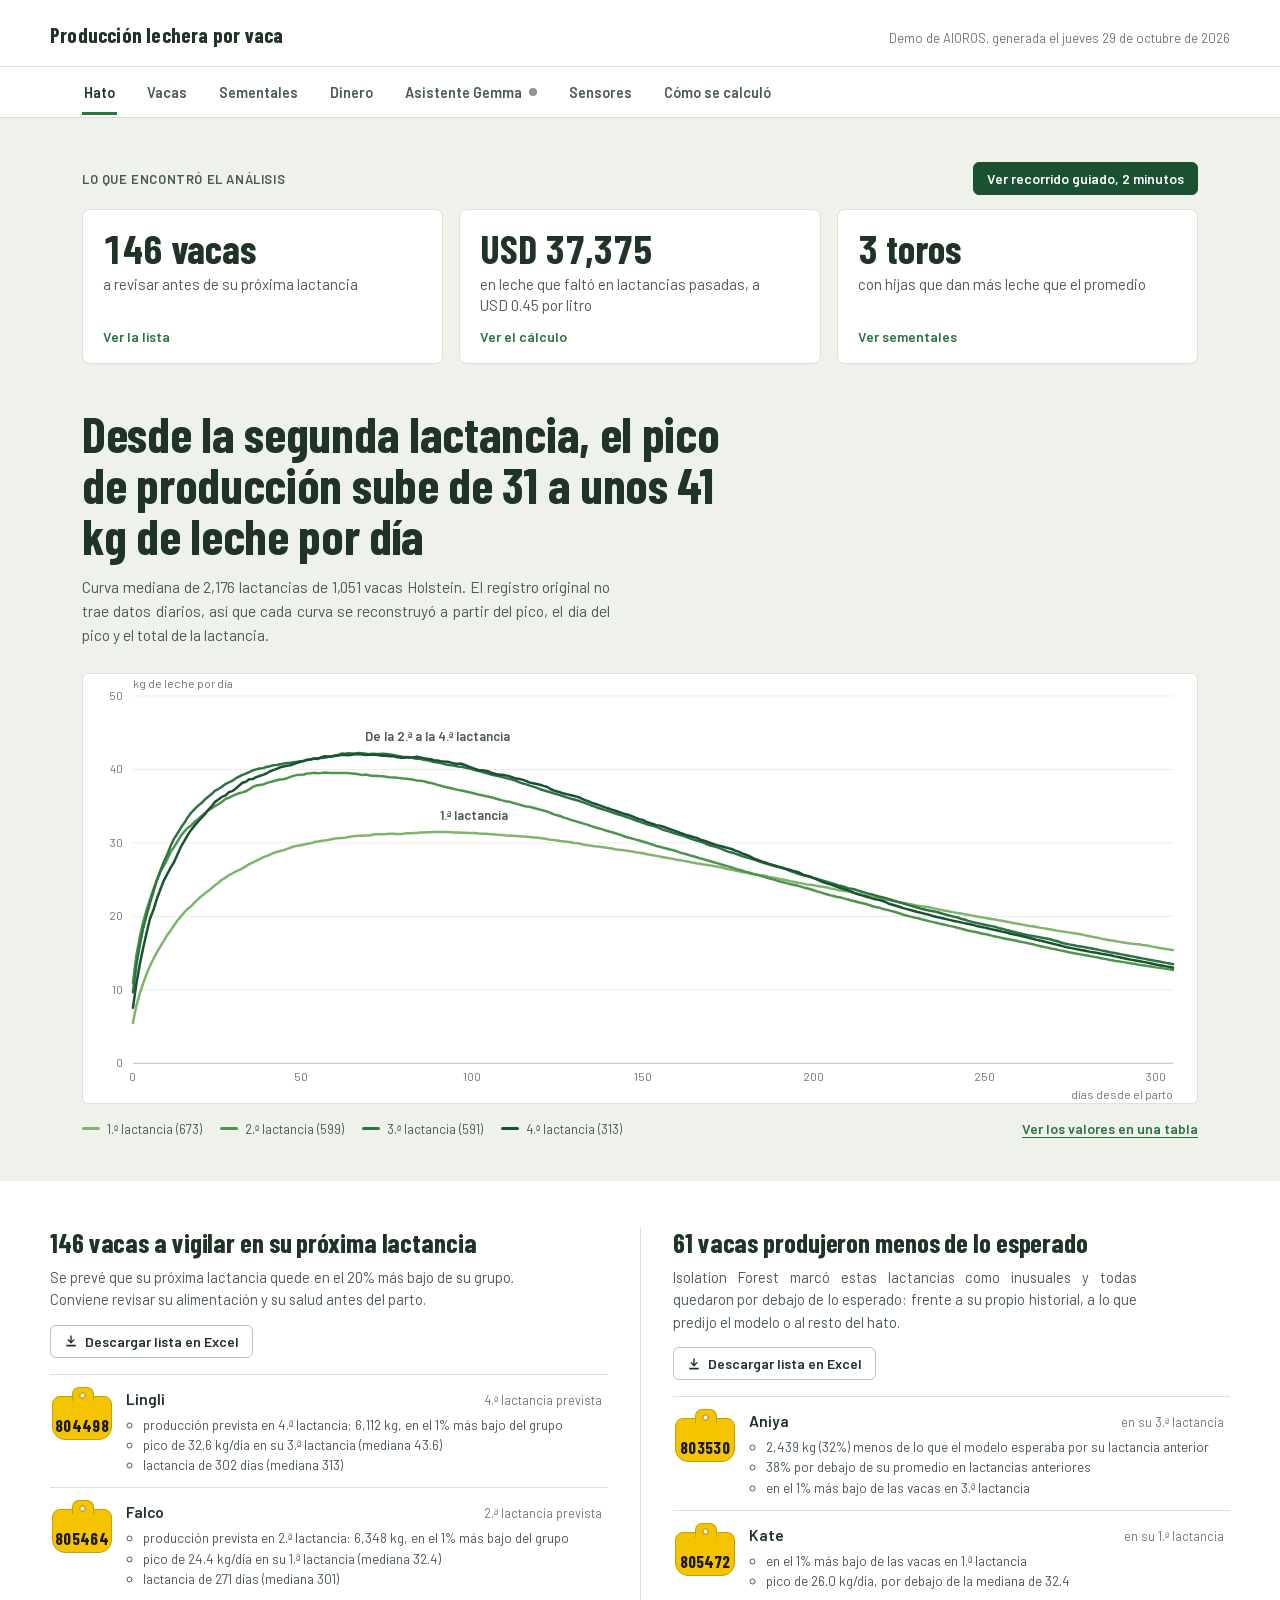
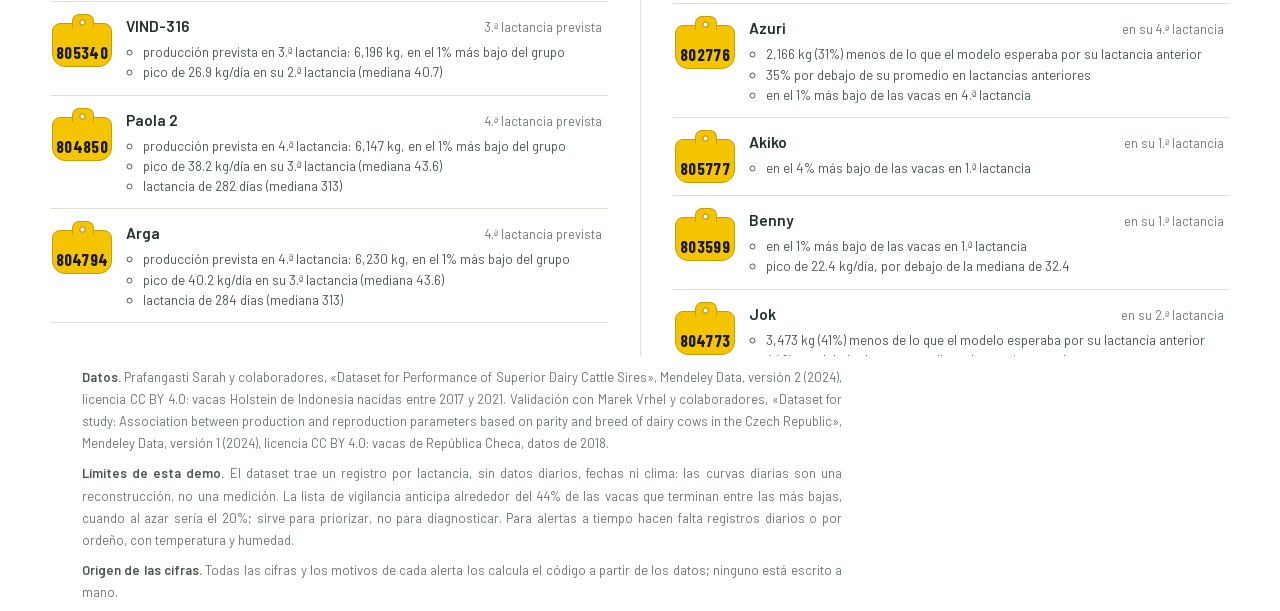
==== index.html @ 2c51a622 "Resumen en tres cifras en la portada y recorrido guiado La portada abre con lo esencial: vacas a rev" ====
<!doctype html>
<html lang="es"><head>
<meta charset="utf-8">
<meta name="viewport" content="width=device-width,initial-scale=1">
<title>Producción lechera por vaca, demo de AIOROS</title>
<meta name="description" content="Producción lechera AIOROS: predicciones, valor económico, asistente Gemma local y seguimiento de sensores.">
<style>
@font-face{font-family:'Barlow';font-style:normal;font-weight:400;font-display:swap;src:url([data-uri]) format('woff2')}
@font-face{font-family:'Barlow';font-style:normal;font-weight:500;font-display:swap;src:url([data-uri]) format('woff2')}
@font-face{font-family:'Barlow';font-style:normal;font-weight:600;font-display:swap;src:url([data-uri]) format('woff2')}
@font-face{font-family:'Barlow Condensed';font-style:normal;font-weight:600;font-display:swap;src:url([data-uri]) format('woff2')}
@font-face{font-family:'Barlow Condensed';font-style:normal;font-weight:700;font-display:swap;src:url([data-uri]) format('woff2')}

/* Paleta: potrero (rampa de verdes validada, una por número de lactancia), arete amarillo
   como único acento, rojo y ámbar reservados para alertas. Fondo claro de salvia frío. */
:root{
  --hoja:#FFFFFF; --salvia:#EEF2EA; --tinta:#1F3326; --tinta2:#4A5A4E; --tenue:#6B796E;
  --linea:#DCE3D6; --rejilla:#E9EEE5;
  --l1:#7FB46F; --l2:#4E944F; --l3:#2C7340; --l4:#1A5130; --ref:#8A958C;
  --arete:#F5C400; --arete-b:#C99E00;
  --vig:#7A5200; --vig-bg:#FFF1C7; --vig-i:#D89A00;
  --ano:#A3262A; --ano-bg:#FBE5E5; --ano-i:#D03B3B;
  --texto:"Barlow","Segoe UI",system-ui,sans-serif;
  --numero:"Barlow Condensed","Arial Narrow","Roboto Condensed",sans-serif;
}
*{box-sizing:border-box}
html{color-scheme:light}
body{margin:0;background:var(--hoja);color:var(--tinta);font:16px/1.55 var(--texto);
  -webkit-font-smoothing:antialiased;font-variant-numeric:lining-nums}
.ancho{max-width:1180px;margin:0 auto;padding:0 32px}
a{color:var(--l3)}
b,strong{font-weight:600}
:focus-visible{outline:2px solid var(--l3);outline-offset:2px;border-radius:3px}

/* cabecera */
.top{display:flex;justify-content:space-between;align-items:baseline;gap:20px;flex-wrap:wrap;
  padding:22px 0 18px}
.top h1{margin:0;font:700 21px/1.2 var(--numero);letter-spacing:.2px}
.top p{margin:0;color:var(--tenue);font-size:13px}

/* portada: el hallazgo y la curva */
.portada{background:var(--salvia);padding:44px 0 40px}
.hallazgo{margin:0 0 14px;font:700 50px/1.02 var(--numero);letter-spacing:-.3px;max-width:28ch}
.bajada{margin:0 0 26px;max-width:66ch;color:var(--tinta2);font-size:15.5px}
/* lo esencial en tres cifras, antes del hallazgo */
.resumen-cab{display:flex;justify-content:space-between;align-items:center;gap:12px 20px;flex-wrap:wrap;margin:0 0 14px}
.resumen-cab h2{margin:0;font:600 13px var(--texto);letter-spacing:.6px;text-transform:uppercase;color:var(--tinta2)}
.resumen{display:grid;grid-template-columns:repeat(3,minmax(0,1fr));gap:16px;margin:0 0 44px}
.cifra{display:flex;flex-direction:column;gap:6px;background:var(--hoja);border:1px solid var(--linea);border-radius:8px;
  padding:18px 20px;color:var(--tinta);text-decoration:none;text-align:left;font:inherit;cursor:pointer}
.cifra:hover{border-color:var(--l2)}
.cifra b{font:700 40px/1 var(--numero);font-variant-numeric:tabular-nums}
.cifra span{color:var(--tinta2);font-size:15px;line-height:1.4}
.cifra i{margin-top:auto;padding-top:6px;font:600 14px var(--texto);font-style:normal;color:var(--l3)}
.registro{scroll-margin-top:72px}
.pie{display:flex;justify-content:space-between;align-items:center;gap:16px;flex-wrap:wrap;margin-top:12px}
.leyenda{display:flex;gap:18px;flex-wrap:wrap;font-size:13px;color:var(--tinta2)}
.leyenda span{display:flex;align-items:center;gap:7px}
.leyenda i{width:18px;height:3px;border-radius:2px;display:inline-block}
.enlace{background:none;border:0;padding:4px 0;color:var(--l3);font:600 14px var(--texto);cursor:pointer;
  text-decoration:underline;text-underline-offset:3px}

/* gráficas */
.grafica{position:relative}
.grafica svg{width:100%;height:auto;display:block;background:var(--hoja);border:1px solid var(--linea);border-radius:6px}
.rj{stroke:var(--rejilla);stroke-width:1}
.base{stroke:#B9C4B4;stroke-width:1}
.ej{fill:var(--tenue);font:12px var(--texto)}
.et{fill:var(--tinta2);font:600 13px var(--texto)}
.cruz{opacity:0}
.cruz line{stroke:var(--tinta2);stroke-width:1;stroke-dasharray:3 3}
.globo{position:absolute;pointer-events:none;opacity:0;background:var(--hoja);border:1px solid #C9D3C4;
  border-radius:6px;padding:9px 12px;font-size:13px;white-space:nowrap;z-index:5;
  box-shadow:0 3px 10px rgba(31,51,38,.10)}
.globo .g1{color:var(--tenue);font-size:12px;margin-bottom:4px}
.globo .gf{display:flex;align-items:center;gap:7px;font-variant-numeric:tabular-nums}
.globo .gf i{width:12px;height:3px;border-radius:2px;display:inline-block}
@media (prefers-reduced-motion:no-preference){
  .dibujar{animation:trazo 1.5s cubic-bezier(.3,.7,.2,1) both}
  @keyframes trazo{from{stroke-dashoffset:var(--largo)}to{stroke-dashoffset:0}}
}

/* tablas */
.tabla{display:none;overflow:auto;max-height:360px;border:1px solid var(--linea);border-radius:6px;background:var(--hoja)}
.tabla.ver{display:block}
table{width:100%;border-collapse:collapse;font-size:13.5px}
th{text-align:left;font-weight:600;color:var(--tinta2);padding:9px 12px;border-bottom:1.5px solid var(--linea);
  background:var(--hoja);position:sticky;top:0}
td{padding:8px 12px;border-bottom:1px solid var(--rejilla);font-variant-numeric:tabular-nums;white-space:nowrap}
.n{text-align:right}
.desliza{overflow-x:auto;min-width:0}
tr.prevista td{color:var(--tinta2);font-style:italic}
.ficha-cuerpo > div,.tres > div,.registro > div{min-width:0}

/* arete: el número de cada vaca */
.arete{position:relative;display:inline-flex;align-items:flex-end;justify-content:center;flex:none;
  width:60px;height:44px;margin-top:9px;padding-bottom:5px;background:var(--arete);
  border:1.5px solid var(--arete-b);border-radius:8px 8px 13px 13px;
  font:700 17px/1 var(--numero);color:#1A1A1A;letter-spacing:.3px}
.arete::after{content:"";position:absolute;top:-10px;left:50%;width:20px;height:13px;margin-left:-10px;
  background:var(--arete);border:1.5px solid var(--arete-b);border-bottom:0;border-radius:7px 7px 0 0}
.arete::before{content:"";position:absolute;top:-5px;left:50%;width:7px;height:7px;margin-left:-3.5px;
  border-radius:50%;background:var(--hoja);box-shadow:inset 0 0 0 1.5px var(--arete-b);z-index:1}
.arete.grande{width:96px;height:68px;margin-top:14px;padding-bottom:8px;font-size:27px;border-radius:11px 11px 18px 18px}
.arete.grande::after{top:-14px;width:30px;height:18px;margin-left:-15px;border-radius:9px 9px 0 0}
.arete.grande::before{top:-7px;width:10px;height:10px;margin-left:-5px}

/* registro de vacas */
.registro{display:grid;grid-template-columns:1fr 1fr;gap:0;padding:46px 0 10px}
.registro > div{padding:0 32px 0 0}
.registro > div + div{padding:0 0 0 32px;border-left:1px solid var(--linea)}
.registro h2,.ficha h2,.metodo h2,.toros h2{margin:0 0 8px;font:700 27px/1.12 var(--numero);letter-spacing:-.1px}
.registro p.intro{margin:0 0 14px;color:var(--tinta2);max-width:58ch;font-size:14.5px}
.boton{display:inline-flex;align-items:center;gap:7px;background:var(--hoja);color:var(--tinta);
  border:1.5px solid #B9C4B4;border-radius:6px;padding:7px 13px;font:600 14px var(--texto);cursor:pointer}
.boton:hover{border-color:var(--l3)}
.boton svg{width:14px;height:14px}
.filas{list-style:none;margin:16px 0 0;padding:0;max-height:560px;overflow:auto;border-top:1.5px solid var(--linea)}
.fila{display:grid;grid-template-columns:auto 1fr;gap:14px;align-items:start;width:100%;text-align:left;
  background:none;border:0;border-bottom:1px solid var(--linea);padding:12px 6px 12px 2px;cursor:pointer;
  font:inherit;color:inherit}
.fila:hover{background:#F6F8F3}
.fila .cab{display:flex;justify-content:space-between;align-items:baseline;gap:10px}
.fila b{font-size:15.5px;font-weight:600}
.fila .lact{color:var(--tenue);font-size:12.5px;white-space:nowrap}
.fila ul{margin:4px 0 0;padding-left:17px;color:var(--tinta2);font-size:13.5px;line-height:1.5}

/* estados */
.estado{display:inline-flex;align-items:center;gap:6px;font-size:13px;font-weight:600;padding:4px 10px;
  border-radius:5px;margin:0 6px 6px 0}
.estado svg{width:14px;height:14px;flex:none}
.e-vig{background:var(--vig-bg);color:var(--vig)} .e-vig svg{color:var(--vig-i)}
.e-ano{background:var(--ano-bg);color:var(--ano)} .e-ano svg{color:var(--ano-i)}
.e-ok{background:var(--salvia);color:var(--tinta2)}

/* ficha de la vaca */
.ficha{padding:46px 0 48px}
.ficha-cab{display:grid;grid-template-columns:auto 1fr auto;gap:22px;align-items:start;margin-bottom:20px}
.ficha-cab h2{margin:12px 0 4px}
.ficha-cab p{margin:0 0 10px;color:var(--tinta2)}
.buscar{position:relative;width:300px}
.buscar label{display:block;font-size:13px;font-weight:600;color:var(--tinta2);margin-bottom:5px}
.buscar input{width:100%;font:15px var(--texto);color:var(--tinta);background:var(--hoja);
  border:1.5px solid #B9C4B4;border-radius:6px;padding:9px 12px}
.buscar input:focus{outline:none;border-color:var(--l3)}
.sug{position:absolute;top:100%;left:0;right:0;margin-top:4px;background:var(--hoja);border:1px solid #C9D3C4;
  border-radius:6px;z-index:10;display:none;max-height:280px;overflow:auto;box-shadow:0 3px 10px rgba(31,51,38,.10)}
.sug button{display:flex;align-items:center;gap:10px;width:100%;text-align:left;background:none;border:0;
  padding:8px 12px;font:14px var(--texto);color:var(--tinta);cursor:pointer}
.sug button:hover{background:var(--salvia)}
.sug .num{font:700 15px var(--numero);min-width:56px}
.ficha-cuerpo{display:grid;grid-template-columns:1.3fr 1fr;gap:28px;align-items:start}
.nota{font-size:13.5px;color:var(--tinta2);margin-top:12px;line-height:1.6}
.nota b{color:var(--tinta)}

/* sementales */
.toros{padding:8px 0 50px}
.toros p.intro{margin:0 0 18px;color:var(--tinta2);max-width:70ch;font-size:14.5px}
.toros-cuerpo{display:grid;grid-template-columns:1.6fr 1fr;gap:32px;align-items:start}
.toros-cuerpo > div{min-width:0}
.clave{display:flex;gap:18px;flex-wrap:wrap;font-size:13px;color:var(--tinta2);margin:0 0 10px}
.clave span{display:flex;align-items:center;gap:7px}
.clave svg{width:14px;height:14px;flex:none}
.destacados{list-style:none;margin:6px 0 0;padding:0;border-top:1.5px solid var(--linea)}
.destacados li{display:grid;grid-template-columns:1fr auto;gap:4px 12px;padding:10px 2px;border-bottom:1px solid var(--linea);font-size:14px}
.destacados .kg{font:700 19px/1 var(--numero);text-align:right}
.destacados .det{grid-column:1/-1;color:var(--tenue);font-size:12.5px}
.toros h3{margin:0 0 4px;font:700 19px/1.2 var(--numero)}
.fila-toro rect{fill:transparent}
.fila-toro:hover rect{fill:#F3F6F0}
.ej-nom{fill:var(--tinta);font:13px var(--texto)}
.ej-n{fill:var(--tenue);font:12px var(--texto)}

/* cómo se calculó */
.metodo{background:var(--salvia);padding:44px 0 46px}
.tres{display:grid;grid-template-columns:repeat(3,1fr);gap:32px;margin-top:18px}
.tres h3{margin:0 0 6px;font:700 19px/1.2 var(--numero)}
.tres p{margin:0 0 12px;color:var(--tinta2);font-size:14px}
.tres table{background:var(--hoja);border:1px solid var(--linea);border-radius:6px;font-size:13px}
.tres td,.tres th{padding:7px 10px}
.limites{list-style:none;padding:0;margin:12px 0 0;font-size:13.5px}
.limites li{display:flex;justify-content:space-between;padding:6px 0;border-bottom:1px solid var(--linea)}
.limites b{font-variant-numeric:tabular-nums}
.ok{color:var(--l3);font-weight:600;font-size:12.5px;margin-left:6px}

footer{padding:26px 0 40px;color:var(--tenue);font-size:13px;line-height:1.7}
footer p{margin:0 0 8px;max-width:95ch}
footer b{color:var(--tinta2)}

@media(max-width:920px){
  .ancho{padding:0 20px}
  .hallazgo{font-size:36px}
  .resumen{grid-template-columns:1fr;gap:10px;margin-bottom:36px}
  .cifra{padding:14px 16px}
  .cifra b{font-size:32px}
  .registro,.ficha-cuerpo,.tres,.toros-cuerpo{grid-template-columns:1fr}
  .registro > div,.registro > div + div{padding:0;border-left:0}
  .registro > div + div{margin-top:40px}
  .ficha-cab{grid-template-columns:auto 1fr}
  .buscar{grid-column:1/-1;width:100%}
}
/* Secciones de Gamma (dinero, asistente, seguimiento). Usan los mismos tokens que el resto:
   Barlow para texto, Barlow Condensed para títulos y cifras, verdes del potrero, radios de 6 px
   y controles de 42 px de alto para que campos y botones queden en la misma línea. */
html{scroll-behavior:smooth;scroll-padding-top:64px}

[hidden]{display:none!important}

/* pestañas: barra fija alineada con el borde del contenido; la activa lleva la raya verde */
.gamma-nav [role=tab]{position:relative;display:inline-flex;align-items:center;gap:7px;background:none;border:0;
  border-bottom:3px solid transparent;padding:14px 2px 11px;font:600 14.5px var(--texto);color:var(--tinta2);cursor:pointer;white-space:nowrap}
.gamma-nav [role=tab]:hover{color:var(--l4)}
.gamma-nav [role=tab][aria-selected=true]{color:var(--tinta);border-bottom-color:var(--l3)}
.gamma-nav [role=tab]:focus-visible{outline:2px solid var(--l3);outline-offset:-2px;border-radius:4px}
.senal{width:8px;height:8px;border-radius:50%;background:var(--ref);flex:none}
.senal.activa{background:var(--l3);box-shadow:0 0 0 3px rgba(44,115,64,.18)}
.cuenta{min-width:20px;height:20px;padding:0 6px;border-radius:10px;background:var(--ano-i);color:#fff;
  font:700 12px/20px var(--texto);text-align:center}
@media (prefers-reduced-motion:no-preference){
  [data-panel]:not([hidden]){animation:entrar .28s cubic-bezier(.3,.7,.2,1)}
  @keyframes entrar{from{opacity:0;transform:translateY(8px)}to{opacity:1;transform:none}}
}

/* navegación fija: solo los enlaces, alineados con el borde del contenido */
.gamma-nav{position:sticky;top:0;z-index:20;background:var(--hoja);border-top:1px solid var(--linea);border-bottom:1px solid var(--linea)}
.gamma-nav .ancho{display:flex;align-items:center;gap:28px;min-height:50px;overflow-x:auto;scrollbar-width:none}
.gamma-nav .ancho::-webkit-scrollbar{display:none}
.gamma-nav a{font:600 14.5px var(--texto);color:var(--tinta2);text-decoration:none;white-space:nowrap;padding:14px 0 12px;border-bottom:2px solid transparent}
.gamma-nav a:hover{color:var(--l4);border-bottom-color:var(--l1)}

/* texto corrido justificado, con corte de sílabas en español */
.bajada,.registro p.intro,.toros p.intro,.gamma-intro,.nota,.tres p,footer p,.gamma-prosa,.gamma-notice,
.gamma-muted.parrafo,.gamma-empty,.ficha-cab p{text-align:justify;-webkit-hyphens:auto;hyphens:auto}

/* secciones */
.gamma-section{padding-block:46px 50px}
.gamma-section h2{font:700 27px/1.12 var(--numero);letter-spacing:-.1px;margin:0 0 8px}
.gamma-section h3{font:700 19px/1.2 var(--numero);margin:0 0 10px}
.gamma-intro{max-width:70ch;color:var(--tinta2);font-size:14.5px;margin:0 0 20px}

/* controles: etiqueta encima, campo y botones alineados abajo con la misma altura */
.gamma-controls{display:flex;gap:14px;align-items:flex-end;flex-wrap:wrap;margin:18px 0}
.gamma-controls label,.gamma-field{display:grid;gap:6px;font-size:13px;font-weight:600;color:var(--tinta2)}
.gamma-section input,.gamma-section select,.gamma-section textarea{background:var(--hoja);border:1.5px solid #B9C4B4;border-radius:6px;
  color:var(--tinta);padding:9px 12px;font:15px var(--texto);max-width:100%;min-height:42px}
.gamma-section input:focus,.gamma-section select:focus,.gamma-section textarea:focus{outline:none;border-color:var(--l3)}
.gamma-section input[type=number]{width:170px;font-variant-numeric:tabular-nums}
.gamma-section input[type=checkbox]{min-height:auto;width:16px;height:16px;accent-color:var(--l3)}
.gamma-section textarea{width:100%;resize:vertical;min-height:96px;line-height:1.5}
.gamma-controls .boton{min-height:42px;padding:0 16px}
.gamma-controls .enlace{min-height:42px}
.gamma-primary{background:var(--l4);color:#fff;border-color:var(--l4)}
.gamma-primary:hover{background:var(--l3);border-color:var(--l3)}
.gamma-section button:disabled{opacity:.55;cursor:wait}
.gamma-web .gamma-section button:disabled,.gamma-web .gamma-section textarea:disabled{cursor:not-allowed}
.gamma-error{color:var(--ano);font-size:14px;margin:0;min-height:0}
.gamma-error:empty{display:none}
.gamma-check{display:flex!important;align-items:center;gap:9px!important;font-weight:500!important;color:var(--tinta)!important}

/* cifras del valor económico: una fila con separadores, sin tarjetas */
.gamma-stats{display:grid;grid-template-columns:repeat(3,1fr);margin:26px 0 20px;border-top:1.5px solid var(--linea);border-bottom:1px solid var(--linea)}
.gamma-stat{padding:16px 22px 18px;min-width:0}
.gamma-stat:first-child{padding-left:0}
.gamma-stat + .gamma-stat{border-left:1px solid var(--linea)}
.gamma-stat dt{color:var(--tinta2);font-size:13.5px;font-weight:600}
.gamma-stat dd{margin:6px 0 4px;font:700 38px/1.05 var(--numero);font-variant-numeric:lining-nums}
.gamma-stat small{display:block;font-size:12.5px;color:var(--tenue);line-height:1.45}

/* avisos: una regla a la izquierda; ámbar solo para datos simulados */
.gamma-notice{border-left:3px solid var(--l1);padding:4px 0 4px 14px;color:var(--tinta2);font-size:13.5px;line-height:1.6;margin:16px 0;max-width:95ch}
.gamma-notice.simulado{max-width:none;border-left-color:var(--vig-i);background:var(--vig-bg);color:var(--vig);padding:10px 14px;border-radius:0 6px 6px 0}
.gamma-muted{font-size:12.5px;color:var(--tenue);line-height:1.55}
.gamma-section details{font-size:13.5px;margin:14px 0 0}
.gamma-section summary{cursor:pointer;color:var(--l3);font-weight:600;text-decoration:underline;text-underline-offset:3px}
.gamma-section td{white-space:normal;min-width:80px;overflow-wrap:anywhere}
.gamma-section th{position:static;white-space:nowrap}

/* asistente */
.gamma-chat-zone{background:var(--salvia)}
.gamma-split{display:grid;grid-template-columns:minmax(0,.9fr) minmax(0,1.5fr);gap:28px;align-items:start;margin-top:22px}
.gamma-box{border:1px solid var(--linea);border-radius:6px;padding:22px 24px;min-width:0;background:var(--hoja)}
.gamma-box > h3:first-child{padding-bottom:10px;border-bottom:1.5px solid var(--linea)}
.gamma-chips{display:flex;flex-wrap:wrap;gap:8px;margin:16px 0 20px}
.gamma-chips button{border:1.5px solid #CFD8CA;border-radius:6px;padding:7px 12px;font:500 13.5px var(--texto);color:var(--tinta);background:var(--hoja);cursor:pointer;text-align:left}
.gamma-chips button:hover{border-color:var(--l3);color:var(--l4)}
.gamma-status{display:inline-flex;align-items:center;gap:7px;font-size:13px;font-weight:600;color:var(--tinta2);background:var(--salvia);padding:4px 10px;border-radius:5px;margin-bottom:14px}
.gamma-status::before{content:'';width:8px;height:8px;border-radius:50%;background:var(--ref)}
.gamma-status.listo::before{background:var(--l3)}
.gamma-status.procesando::before{background:var(--vig-i);animation:gamma-pulso 1s infinite}
@keyframes gamma-pulso{50%{opacity:.3}}
.gamma-conversacion{max-height:930px;overflow-y:auto;scrollbar-gutter:stable;padding:4px 8px 2px 0}
.gamma-respuesta{border-bottom:1px solid var(--linea);padding:0 0 22px;margin-bottom:24px}
.gamma-respuesta:last-child{border-bottom:0;margin-bottom:0}
.gamma-pregunta{font-weight:600;margin:0 0 6px;padding:9px 13px;background:var(--salvia);border-radius:6px}
.gamma-prosa{white-space:pre-wrap;font-size:15px;line-height:1.65;margin:12px 0}
.gamma-facts{display:grid;grid-template-columns:repeat(2,1fr);gap:0 18px;margin:16px 0}
.gamma-facts div{padding:9px 0;border-top:1px solid var(--linea);min-width:0}
.gamma-facts dt{font-size:12.5px;color:var(--tinta2)}
.gamma-facts dd{font:700 21px/1.2 var(--numero);margin:3px 0 0;overflow-wrap:anywhere}
.gamma-chart{margin:18px 0;min-width:0}
.gamma-chart svg{width:100%;height:auto;display:block}
.gamma-chart p{font-size:13px;font-weight:600;color:var(--tinta2);margin:0 0 8px}
.gamma-bars{display:grid;gap:7px}
.gamma-bar{display:grid;grid-template-columns:minmax(96px,1fr) 2fr 64px;gap:12px;align-items:center;font-size:12.5px}
.gamma-bar span:first-child{overflow-wrap:anywhere;text-align:right}
.gamma-bar-track{position:relative;height:12px;background:var(--rejilla);border-radius:2px}
.gamma-bar-track i{position:absolute;height:100%;background:var(--l3);border-radius:2px}
.gamma-bar b{font-weight:600;text-align:right;font-variant-numeric:tabular-nums}
.gamma-chart-legend{display:flex;gap:16px;flex-wrap:wrap;font-size:12.5px;color:var(--tinta2);margin-top:6px}
.gamma-chart-legend i{display:inline-block;width:16px;height:3px;border-radius:2px;vertical-align:middle;margin-right:6px}
.gamma-empty{padding:18px 20px;color:var(--tinta2);background:var(--salvia);border-radius:6px;line-height:1.65;font-size:14px}
.gamma-chat-zone .gamma-empty{background:#F6F8F3}

/* ficha de la vaca y seguimiento */
.gamma-vaca-eco{border-top:1.5px solid var(--linea);padding:12px 0 0;margin-top:16px;font-size:13.5px;line-height:1.6;color:var(--tinta2)}
.gamma-vaca-eco b{color:var(--tinta)}
.gamma-alert{border-left:3px solid var(--ano-i);padding:10px 14px;background:var(--ano-bg);border-radius:0 6px 6px 0;margin:10px 0;font-size:14px;color:var(--ano)}
.gamma-alert b{color:var(--ano)}
.gamma-sensor-grid{display:grid;grid-template-columns:repeat(2,minmax(0,1fr));gap:18px;margin-top:16px}

@media(max-width:800px){
  .gamma-split{grid-template-columns:1fr;gap:18px}
  .gamma-conversacion{max-height:none;overflow:visible;padding-right:0}
  .gamma-stats{grid-template-columns:1fr}
  .gamma-stat,.gamma-stat:first-child{padding:14px 0}
  .gamma-stat + .gamma-stat{border-left:0;border-top:1px solid var(--linea)}
  .gamma-stat dd{font-size:32px}
  .gamma-nav .ancho{gap:22px}
  .gamma-sensor-grid{grid-template-columns:1fr}
  .gamma-box{padding:18px}
  .gamma-facts{grid-template-columns:1fr}
  .gamma-controls > label,.gamma-controls > .boton{flex:1 1 100%}
  .gamma-controls > .boton{justify-content:center}
  .gamma-controls input,.gamma-controls select,.gamma-section input[type=number]{width:100%}
  .gamma-controls > .gamma-check{flex-basis:100%}
}
@media(prefers-reduced-motion:reduce){html{scroll-behavior:auto}*,*::before,*::after{animation:none!important}}

/* recorrido guiado */
.recorrido{position:fixed;right:24px;bottom:24px;z-index:30;width:380px;max-width:calc(100vw - 32px);background:var(--hoja);
  border:1px solid var(--linea);border-top:4px solid var(--arete);border-radius:10px;padding:16px 20px 18px;
  box-shadow:0 10px 30px rgba(31,51,38,.18)}
.recorrido-cab{display:flex;justify-content:space-between;align-items:center;color:var(--tenue);font-size:13px}
.recorrido-cerrar{background:none;border:0;padding:0 4px;font-size:24px;line-height:1;color:var(--tenue);cursor:pointer}
.recorrido-cerrar:hover{color:var(--tinta)}
.recorrido h2{margin:6px 0 6px;font:700 22px/1.15 var(--numero);color:var(--tinta)}
.recorrido p{margin:0 0 14px;color:var(--tinta2);font-size:15px;line-height:1.55}
.recorrido-botones{display:flex;justify-content:flex-end;gap:10px}
.en-foco{outline:3px solid var(--arete);outline-offset:6px;border-radius:8px}
body.en-recorrido{padding-bottom:280px}
@media(prefers-reduced-motion:no-preference){.recorrido:not([hidden]){animation:recorrido-entra .2s ease-out}}
@keyframes recorrido-entra{from{opacity:0;transform:translateY(8px)}to{opacity:1;transform:none}}
@media(max-width:800px){
  .recorrido{left:16px;right:16px;bottom:16px;width:auto;max-width:none;padding:14px 16px 16px}
  .recorrido p{font-size:14.5px}
}

</style></head><body>
<svg width="0" height="0" style="position:absolute" aria-hidden="true"><defs>
  <symbol id="i-ojo" viewBox="0 0 16 16"><path d="M8 3.5C4.6 3.5 2 6.4 1 8c1 1.6 3.6 4.5 7 4.5S14 9.6 15 8c-1-1.6-3.6-4.5-7-4.5zm0 7.3A2.8 2.8 0 1 1 8 5.2a2.8 2.8 0 0 1 0 5.6zm0-1.6a1.2 1.2 0 1 0 0-2.4 1.2 1.2 0 0 0 0 2.4z" fill="currentColor"/></symbol>
  <symbol id="i-baja" viewBox="0 0 16 16"><path d="M8 14.5 2.2 8.6l1.1-1.1 3.9 3.9V1.5h1.6v9.9l3.9-3.9 1.1 1.1z" fill="currentColor"/></symbol>
  <symbol id="i-desc" viewBox="0 0 16 16"><path d="M7.2 1.6h1.6v6.3l2.3-2.3 1.1 1.1L8 11l-4.2-4.3 1.1-1.1 2.3 2.3zM2.6 12.2h10.8v2.2H2.6z" fill="currentColor"/></symbol>
</defs></svg>

<header class="ancho top">
  <h1>Producción lechera por vaca</h1>
  <p>Demo de AIOROS, generada el jueves 29 de octubre de 2026</p>
</header>
<nav class="gamma-nav" aria-label="Secciones del dashboard"><div class="ancho" role="tablist" aria-label="Secciones"><button role="tab" id="tab-hato" aria-controls="panel-hato" data-pestana="hato" aria-selected="false" tabindex="-1">Hato</button><button role="tab" id="tab-vacas" aria-controls="ficha" data-pestana="vacas" aria-selected="false" tabindex="-1">Vacas</button><button role="tab" id="tab-toros" aria-controls="sementales" data-pestana="toros" aria-selected="false" tabindex="-1">Sementales</button><button role="tab" id="tab-dinero" aria-controls="economia" data-pestana="dinero" aria-selected="false" tabindex="-1">Dinero</button><button role="tab" id="tab-gemma" aria-controls="asistente" data-pestana="gemma" aria-selected="false" tabindex="-1">Asistente Gemma<i class="senal" id="senal-gemma" aria-hidden="true"></i></button><button role="tab" id="tab-sensores" aria-controls="seguimiento" data-pestana="sensores" aria-selected="false" tabindex="-1">Sensores<b class="cuenta" id="cuenta-sensores" hidden></b></button><button role="tab" id="tab-metodo" aria-controls="panel-metodo" data-pestana="metodo" aria-selected="false" tabindex="-1">Cómo se calculó</button></div></nav>

<section class="portada" data-panel="hato" id="panel-hato" role="tabpanel" aria-labelledby="tab-hato">
  <div class="ancho">
    <div class="resumen-cab">
      <h2>Lo que encontró el análisis</h2>
      <button class="boton gamma-primary" type="button" id="recorrido-abrir">Ver recorrido guiado, 2 minutos</button>
    </div>
    <div class="resumen">
      <button class="cifra" type="button" id="ir-vigilar"><b>146 vacas</b><span>a revisar antes de su próxima lactancia</span><i>Ver la lista</i></button>
      <a class="cifra" href="#dinero"><b id="kpi-dinero">USD 37,375</b><span id="kpi-dinero-nota">en leche que faltó en lactancias pasadas, a USD 0.45 por litro</span><i>Ver el cálculo</i></a>
      <a class="cifra" href="#toros"><b>3 toros</b><span>con hijas que dan más leche que el promedio</span><i>Ver sementales</i></a>
    </div>
    <h2 class="hallazgo">Desde la segunda lactancia, el pico de producción sube de 31 a unos 41 kg de leche por día</h2>
    <p class="bajada">Curva mediana de 2,176 lactancias de 1,051 vacas Holstein. El registro original no trae
      datos diarios, así que cada curva se reconstruyó a partir del pico, el día del pico y el total de la lactancia.</p>
    <div class="grafica" id="g-principal"></div>
    <div class="tabla" id="t-principal"></div>
    <div class="pie">
      <div class="leyenda" id="ley-principal"></div>
      <button class="enlace" id="alternar">Ver los valores en una tabla</button>
    </div>
  </div>
</section>

<section class="ancho gamma-section" id="economia" data-panel="dinero" role="tabpanel" aria-labelledby="tab-dinero">
  <h2>Cuánto dinero representa la leche que faltó</h2>
  <p class="gamma-intro">Los kilos que una vaca produjo por debajo de lo esperado se pasan a litros y a dólares. Cambia el precio por el que recibe la finca y las cifras se recalculan al instante.</p>
  <div class="gamma-controls">
    <label for="precio-leche">Precio que recibe la finca (USD por litro)<input id="precio-leche" type="number" min="0" max="10" step="0.01" value="0.45"></label>
    <label for="densidad-leche">Densidad de la leche (kg por litro)<input id="densidad-leche" type="number" min="1" max="1.1" step="0.001" value="1.030"></label>
    <button type="button" class="boton" id="restaurar-precio">Restaurar referencia</button>
    <button type="button" class="boton" id="exportar-economia">Descargar cálculo en Excel</button>
  </div>
  <p class="gamma-error" id="economia-error" role="status"></p>
  <p class="gamma-muted" id="precio-fuente"></p>
  <dl class="gamma-stats" id="economia-cifras" aria-live="polite"></dl>
  <div class="gamma-notice">Escenario de <b>ingreso bruto</b> sobre lactancias históricas comparables. No equivale a ganancia, pérdida demostrada ni total anual. Los kilos corregidos se convierten primero a kilos reales estimados, y después a litros.</div>
  <details><summary>Ver las mayores diferencias y cómo se calculan</summary><div class="desliza" id="economia-tabla"></div>
    <p class="nota">Litros = kg reales ÷ densidad. Valor = litros × precio. Se comparan los mismos días, hasta un máximo de 305. Se excluyen las lactancias sin curva o predicción comparable. La densidad es un supuesto editable; los datos de producción proceden de Indonesia.</p>
  </details>
</section>

<section class="ancho registro" data-panel="hato">
  <div>
    <h2>146 vacas a vigilar en su próxima lactancia</h2>
    <p class="intro">Se prevé que su próxima lactancia quede en el 20% más bajo de su grupo. Conviene revisar su
      alimentación y su salud antes del parto.</p>
    <button class="boton" data-exportar="vigilancia"><svg aria-hidden="true"><use href="#i-desc"/></svg>Descargar lista en Excel</button>
    <ul class="filas" id="l-vigilancia" aria-label="Vacas a vigilar"></ul>
  </div>
  <div>
    <h2>61 vacas produjeron menos de lo esperado</h2>
    <p class="intro">Isolation Forest marcó estas lactancias como inusuales y todas quedaron por debajo de lo esperado:
      frente a su propio historial, a lo que predijo el modelo o al resto del hato.</p>
    <button class="boton" data-exportar="anomalias"><svg aria-hidden="true"><use href="#i-desc"/></svg>Descargar lista en Excel</button>
    <ul class="filas" id="l-anomalias" aria-label="Vacas con baja producción"></ul>
  </div>
</section>

<section class="ancho ficha" id="ficha" data-panel="vacas" role="tabpanel" aria-labelledby="tab-vacas">
  <div class="ficha-cab">
    <span class="arete grande" id="v-arete"></span>
    <div><h2 id="v-nombre"></h2><p id="v-sub"></p><div id="v-estado"></div></div>
    <div class="buscar">
      <label for="q">Buscar otra vaca</label>
      <input id="q" placeholder="Número de arete o nombre" autocomplete="off">
      <div class="sug" id="sug" role="listbox"></div>
    </div>
  </div>
  <div class="ficha-cuerpo">
    <div><div class="grafica" id="g-vaca"></div><div class="pie"><div class="leyenda" id="ley-vaca"></div></div></div>
    <div><div class="desliza"><table id="t-vaca"></table></div><div class="gamma-vaca-eco" id="v-economia"></div><div class="nota" id="v-nota"></div></div>
  </div>
</section>

<section class="ancho toros" id="sementales" data-panel="toros" role="tabpanel" aria-labelledby="tab-toros">
  <h2>Las hijas del mejor semental dan 1,671 kg más de leche por lactancia que las del peor</h2>
  <p class="intro">Cuánto producen las hijas de cada semental frente al promedio de las vacas en su misma lactancia,
    en kg corregidos a 305 días. Solo sementales con 10 hijas o más. La línea es el intervalo del 90%: si
    cruza el cero, con estos datos no se puede decir que el toro sea distinto del promedio.</p>
  <div class="toros-cuerpo">
    <div>
      <div class="clave" aria-hidden="true">
        <span><svg viewBox="0 0 14 14"><circle cx="7" cy="7" r="5" fill="var(--l3)"/></svg>Se distingue del promedio</span>
        <span><svg viewBox="0 0 14 14"><circle cx="7" cy="7" r="4.5" fill="#fff" stroke="var(--l3)" stroke-width="2"/></svg>No se distingue con estos datos</span>
      </div>
      <div class="grafica" id="g-toros"></div>
      <div class="tabla" id="t-toros"></div>
      <div class="pie"><span></span><button class="enlace" id="alternar-toros">Ver los valores en una tabla</button></div>
    </div>
    <div>
      <h3>Los que marcan diferencia</h3>
      <ul class="destacados" id="l-toros"></ul>
      <p class="nota">Sirve para decidir con qué semen seguir inseminando. Las vacas del registro son hijas de
        91 sementales identificados; los que no aparecen aquí tienen menos de 10 hijas y su
        promedio todavía no es confiable. El modelo de predicción usa este mismo dato como una de sus variables.</p>
      <button class="boton" data-exportar="sementales"><svg aria-hidden="true"><use href="#i-desc"/></svg>Descargar en Excel</button>
    </div>
  </div>
</section>

<section class="gamma-chat-zone" id="asistente" data-panel="gemma" role="tabpanel" aria-labelledby="tab-gemma"><div class="ancho gamma-section">
  <h2>Conversa con los datos de la finca</h2>
  <p class="gamma-intro">Pregunta por producción, vacas a revisar, sementales o valor económico. Cada respuesta reúne una explicación, cifras calculadas y una gráfica.</p>
  <div class="gamma-split">
    <form class="gamma-box" id="chat-form">
      <span class="gamma-status" id="gemma-estado" role="status">Comprobando conexión local…</span>
      <label class="gamma-field" for="chat-alcance">Consultar<select id="chat-alcance"><option value="hato">Todo el hato histórico</option><option value="vaca">Vaca seleccionada en la ficha</option></select></label>
      <p class="gamma-muted" id="chat-vaca"></p>
      <div class="gamma-chips" aria-label="Preguntas sugeridas">
        <button type="button" data-ejemplo="resumen" data-pregunta="Resume los resultados del hato.">Resumen del hato</button>
        <button type="button" data-ejemplo="vigilancia" data-pregunta="¿Qué vacas conviene vigilar y por qué?">Vacas a vigilar</button>
        <button type="button" data-ejemplo="economia" data-pregunta="¿Cuánto dinero representa la brecha de producción?">Valor económico</button>
        <button type="button" data-ejemplo="sementales" data-pregunta="Compara los sementales y explica los límites.">Comparar sementales</button>
        <button type="button" data-ejemplo="sensores" data-pregunta="¿Qué muestran los sensores y la producción diaria?">Sensores y alertas</button>
        <button type="button" data-ejemplo="vaca" data-pregunta="Explica la curva y las alertas de esta vaca.">Vaca seleccionada</button>
      </div>
      <label class="gamma-field" for="chat-pregunta">Tu pregunta<textarea id="chat-pregunta" maxlength="1500" required placeholder="Por ejemplo: ¿por qué conviene revisar esta vaca?"></textarea></label>
      <div class="gamma-controls"><button class="boton gamma-primary" id="chat-enviar" type="submit">Preguntar a Gemma</button><button class="enlace" type="button" id="chat-limpiar">Limpiar conversación</button></div>
      <p class="gamma-error" id="chat-error" role="alert"></p>
      <p class="gamma-muted parrafo">Gemma se ejecuta en este equipo y selecciona los hallazgos que responden a tu pregunta. Cada explicación utiliza textos y cifras verificables del registro; no sustituye una evaluación veterinaria.</p>
    </form>
    <div class="gamma-box"><h3>Explicación y evidencia</h3><div class="gamma-conversacion" id="chat-respuestas" aria-live="polite" aria-busy="false"><div class="gamma-empty">La próxima pregunta aparecerá aquí junto con los datos que sustentan la respuesta.<br><br>Puedes cambiar el precio de la leche o seleccionar una vaca antes de preguntar.</div></div></div>
  </div>
</div></section>
<section class="ancho gamma-section" id="seguimiento" data-panel="sensores" role="tabpanel" aria-labelledby="tab-sensores">
  <h2>Producción diaria, ambiente y avisos</h2>
  <p class="gamma-intro">Los nuevos registros se evalúan al recibirse y esta vista se actualiza cada tres segundos. El escenario de demostración permite probar todo el recorrido.</p>
  <div class="gamma-controls">
    <label for="sensor-finca">Identificador de la finca<input id="sensor-finca" value="demo" maxlength="80" pattern="[A-Za-z0-9_.-]+"></label>
    <label for="sensor-modo">Origen de los datos<select id="sensor-modo"><option value="false">Registros reales recibidos</option><option value="true">Simulación de demostración</option></select></label>
    <button class="boton" type="button" id="sensor-aplicar">Consultar finca</button>
    <button class="boton gamma-primary" type="button" id="sensor-demo">Cargar escenario simulado</button>
  </div>
  <p class="gamma-error" id="sensor-error" role="status"></p>
  <div class="gamma-controls"><label class="gamma-check"><input type="checkbox" id="sensor-auto">Pedir a Gemma una explicación cuando cambien los registros de este ámbito</label></div>
  <p class="gamma-muted" id="sensor-estado">Conectando con el registro local…</p>
  <div id="sensor-resumen"><div class="gamma-empty">Aún no hay lecturas cargadas en esta vista.</div></div>
  <div class="gamma-notice">Las alertas diarias y de calor son reglas exploratorias. La proyección con los primeros 30–60 días es experimental y necesita validarse con una finca real. No se han entrenado ni validado TimesFM o Chronos con estos registros.</div>
</section>

<section class="metodo" id="panel-metodo" data-panel="metodo" role="tabpanel" aria-labelledby="tab-metodo">
  <div class="ancho">
    <h2>Cómo se calculó</h2>
    <div class="tres">
      <div>
        <h3>Los datos</h3>
        <p>De las 2,203 filas del archivo quedaron 2,178 lactancias válidas de 1,051 vacas, hijas de
          91 sementales identificados.</p>
        <div class="desliza"><table id="t-limpieza"></table></div>
      </div>
      <div>
        <h3>La predicción</h3>
        <p>El modelo estima la producción de la siguiente lactancia a partir de la anterior y del nivel de su
          semental. Se validó separando vacas: la misma vaca nunca estuvo a la vez en entrenamiento y en prueba. Para
          dibujar lo esperado, el total predicho se pasa a kilos reales y se reparte día a día con la forma de la
          curva del hato.</p>
        <div class="desliza"><table id="t-modelo"></table></div>
        <p class="nota" id="n-modelo"></p>
      </div>
      <div>
        <h3>La validación</h3>
        <p>Los rangos se compararon con 723 lactancias de República Checa, de clima templado.</p>
        <div class="desliza"><table id="t-valid"></table></div>
        <p class="nota">Rangos plausibles para revisar los datos de la finca cuando se carguen:</p>
        <ul class="limites" id="limites"></ul>
      </div>
    </div>
  </div>
</section>

<footer class="ancho">
  <p><b>Datos.</b> Prafangasti Sarah y colaboradores, «Dataset for Performance of Superior Dairy Cattle Sires»,
    Mendeley Data, versión 2 (2024), licencia CC BY 4.0: vacas Holstein de Indonesia nacidas entre 2017 y 2021.
    Validación con Marek Vrhel y colaboradores, «Dataset for study: Association between production and reproduction
    parameters based on parity and breed of dairy cows in the Czech Republic», Mendeley Data, versión 1 (2024),
    licencia CC BY 4.0: vacas de República Checa, datos de 2018.</p>
  <p><b>Límites de esta demo.</b> El dataset trae un registro por lactancia, sin datos diarios, fechas ni clima: las
    curvas diarias son una reconstrucción, no una medición. La lista de vigilancia anticipa alrededor del 44%
    de las vacas que terminan entre las más bajas, cuando al azar sería el 20%; sirve para priorizar, no para
    diagnosticar. Para alertas a tiempo hacen falta registros diarios o por ordeño, con temperatura y humedad.</p>
  <p><b>Origen de las cifras.</b> Todas las cifras y los motivos de cada alerta los calcula el código a partir de los
    datos; ninguno está escrito a mano.</p>
</footer>

<script>
var D = {"resumen":{"registros_crudos":2203,"lactancias_validas":2178,"vacas":1051,"sementales":91,"sementales_unificados":[{"antes":"K.S.Layne ET","queda":"K.S Layne ET"},{"antes":"Bull mix","queda":"Bull Mix"},{"antes":"K.BigTime","queda":"K. Big Time"}],"curvas_reconstruidas":2176,"removidos":[{"motivo":"Filas de resumen al pie de cada hoja (mínimo, máximo, promedio, desviación, CV)","n":20},{"motivo":"Filas vacías (sin vaca o sin producción)","n":4},{"motivo":"Registro duplicado de la misma vaca y lactancia","n":0},{"motivo":"Lactancia de menos de 150 días (incompleta)","n":0},{"motivo":"Producción corregida menor a 2,000 kg","n":0},{"motivo":"Pico fuera de rango (0 o más de 80 kg/día)","n":1},{"motivo":"Día del pico imposible","n":0}],"pares":1024,"lactancias_checas":723},"curvas_mediana":{"1":[5.47,7.83,9.51,10.89,12.16,13.24,14.24,15.09,15.9,16.63,17.45,18.06,18.75,19.44,19.97,20.53,21.0,21.37,21.88,22.33,22.73,23.1,23.44,23.83,24.22,24.58,24.99,25.25,25.6,25.83,26.1,26.31,26.54,26.81,27.1,27.32,27.56,27.78,28.01,28.2,28.38,28.62,28.77,28.9,29.0,29.18,29.34,29.51,29.61,29.69,29.78,29.88,29.96,30.11,30.18,30.26,30.33,30.4,30.5,30.59,30.62,30.65,30.71,30.81,30.88,30.92,30.96,30.98,31.0,31.02,31.12,31.17,31.17,31.17,31.19,31.25,31.23,31.2,31.2,31.24,31.3,31.32,31.33,31.36,31.41,31.43,31.46,31.46,31.49,31.49,31.49,31.48,31.48,31.46,31.43,31.41,31.39,31.37,31.36,31.35,31.33,31.28,31.24,31.23,31.2,31.18,31.14,31.11,31.08,31.02,30.98,30.97,30.94,30.9,30.86,30.84,30.8,30.75,30.74,30.68,30.6,30.52,30.42,30.39,30.33,30.26,30.21,30.15,30.08,29.98,29.94,29.85,29.76,29.68,29.61,29.54,29.5,29.43,29.37,29.3,29.24,29.14,29.07,29.02,28.97,28.88,28.82,28.74,28.67,28.59,28.48,28.4,28.31,28.23,28.14,28.06,27.98,27.9,27.81,27.72,27.64,27.55,27.46,27.38,27.3,27.2,27.13,27.05,26.99,26.92,26.83,26.75,26.65,26.54,26.41,26.33,26.22,26.13,26.04,25.95,25.86,25.76,25.71,25.63,25.57,25.5,25.37,25.29,25.2,25.1,25.01,24.9,24.8,24.71,24.61,24.53,24.44,24.35,24.29,24.22,24.15,24.07,23.99,23.92,23.81,23.71,23.6,23.51,23.47,23.37,23.26,23.17,23.05,22.96,22.88,22.8,22.72,22.62,22.52,22.42,22.33,22.23,22.12,22.03,21.93,21.85,21.76,21.68,21.59,21.47,21.4,21.34,21.27,21.19,21.09,21.02,20.9,20.79,20.72,20.62,20.54,20.45,20.38,20.3,20.23,20.13,20.05,19.95,19.86,19.79,19.71,19.63,19.56,19.47,19.39,19.31,19.22,19.12,19.04,18.95,18.87,18.78,18.7,18.64,18.56,18.47,18.39,18.31,18.23,18.14,18.06,17.99,17.92,17.84,17.78,17.71,17.62,17.55,17.45,17.35,17.25,17.18,17.08,16.97,16.89,16.8,16.72,16.64,16.56,16.48,16.41,16.35,16.28,16.24,16.19,16.12,16.06,15.98,15.88,15.79,15.71,15.62,15.54,15.48,15.41],"2":[10.93,14.64,17.24,19.23,20.88,22.29,23.71,24.96,26.02,26.85,27.71,28.77,29.41,30.19,30.95,31.52,32.03,32.38,32.86,33.23,33.64,34.05,34.43,34.7,35.01,35.27,35.59,35.95,36.14,36.39,36.57,36.75,36.88,37.03,37.28,37.62,37.8,37.87,37.94,38.14,38.28,38.4,38.52,38.63,38.67,38.79,38.98,39.12,39.25,39.26,39.31,39.46,39.47,39.55,39.49,39.51,39.56,39.54,39.5,39.5,39.5,39.51,39.52,39.5,39.45,39.42,39.34,39.23,39.31,39.2,39.12,39.15,39.09,39.07,39.0,38.94,38.9,38.89,38.82,38.77,38.72,38.65,38.59,38.5,38.45,38.39,38.25,38.16,38.04,37.9,37.77,37.64,37.54,37.44,37.33,37.21,37.12,37.02,36.93,36.84,36.7,36.57,36.48,36.38,36.29,36.18,36.05,35.91,35.79,35.68,35.61,35.46,35.34,35.2,35.06,34.96,34.9,34.78,34.65,34.53,34.4,34.28,34.11,33.88,33.77,33.63,33.44,33.3,33.14,33.0,32.87,32.73,32.59,32.45,32.28,32.13,31.98,31.87,31.71,31.58,31.45,31.3,31.16,31.0,30.84,30.7,30.58,30.45,30.32,30.19,30.06,29.9,29.76,29.58,29.48,29.34,29.24,29.1,28.99,28.85,28.67,28.56,28.42,28.28,28.15,28.01,27.87,27.74,27.61,27.47,27.34,27.21,27.07,26.93,26.81,26.66,26.49,26.35,26.23,26.08,25.96,25.83,25.71,25.59,25.45,25.3,25.16,25.04,24.9,24.75,24.64,24.52,24.41,24.31,24.2,24.07,23.94,23.83,23.7,23.55,23.38,23.26,23.11,22.98,22.85,22.75,22.63,22.55,22.42,22.3,22.16,22.06,21.93,21.82,21.71,21.57,21.41,21.28,21.19,21.05,20.93,20.82,20.7,20.56,20.42,20.26,20.11,20.0,19.89,19.79,19.67,19.54,19.44,19.32,19.21,19.1,18.98,18.88,18.78,18.67,18.57,18.45,18.33,18.21,18.09,17.98,17.91,17.81,17.68,17.6,17.5,17.38,17.27,17.18,17.07,16.96,16.87,16.79,16.71,16.59,16.49,16.41,16.32,16.21,16.09,15.97,15.87,15.77,15.67,15.57,15.47,15.37,15.27,15.17,15.07,14.98,14.9,14.82,14.74,14.66,14.57,14.48,14.39,14.3,14.21,14.12,14.04,13.96,13.89,13.81,13.73,13.66,13.58,13.51,13.43,13.36,13.28,13.21,13.14,13.06,12.99,12.92,12.85,12.78,12.71],"3":[9.65,13.3,16.1,18.38,20.15,21.81,23.36,24.9,26.17,27.37,28.38,29.57,30.54,31.28,32.05,32.7,33.46,34.1,34.59,35.04,35.42,35.88,36.28,36.64,37.1,37.33,37.63,37.99,38.22,38.44,38.76,39.02,39.26,39.43,39.65,39.86,40.0,40.13,40.17,40.32,40.44,40.56,40.61,40.7,40.79,40.87,40.91,40.98,41.05,41.13,41.15,41.32,41.33,41.48,41.54,41.56,41.59,41.68,41.78,41.89,41.99,42.16,42.15,42.19,42.16,42.18,42.24,42.19,42.14,42.08,42.13,42.09,42.11,42.14,42.1,42.04,41.96,41.87,41.81,41.7,41.7,41.64,41.54,41.45,41.46,41.31,41.23,41.16,41.02,40.94,40.88,40.75,40.62,40.58,40.5,40.39,40.38,40.25,40.16,40.05,39.92,39.79,39.66,39.55,39.41,39.28,39.16,39.06,38.96,38.82,38.71,38.59,38.44,38.24,38.08,37.96,37.8,37.66,37.48,37.31,37.16,37.02,36.88,36.74,36.61,36.47,36.32,36.17,36.02,35.9,35.77,35.62,35.46,35.28,35.09,34.93,34.75,34.61,34.46,34.33,34.16,34.01,33.86,33.71,33.56,33.41,33.24,33.05,32.89,32.75,32.58,32.44,32.34,32.18,31.97,31.78,31.63,31.49,31.35,31.21,31.08,30.92,30.75,30.58,30.43,30.29,30.16,29.97,29.78,29.61,29.5,29.35,29.18,28.99,28.81,28.7,28.54,28.38,28.21,28.06,27.92,27.79,27.66,27.5,27.33,27.17,27.06,26.93,26.77,26.67,26.55,26.42,26.19,26.05,25.87,25.71,25.58,25.47,25.35,25.21,25.08,24.94,24.81,24.67,24.54,24.41,24.25,24.13,23.99,23.85,23.77,23.66,23.5,23.36,23.24,23.1,22.99,22.84,22.71,22.59,22.48,22.34,22.19,22.07,21.9,21.78,21.64,21.49,21.37,21.23,21.09,20.98,20.87,20.78,20.69,20.59,20.46,20.31,20.18,20.07,19.95,19.85,19.68,19.56,19.42,19.28,19.17,19.07,18.95,18.86,18.77,18.67,18.57,18.43,18.31,18.19,18.07,17.93,17.83,17.71,17.59,17.49,17.4,17.32,17.24,17.15,17.06,16.98,16.87,16.75,16.65,16.48,16.33,16.24,16.15,16.07,15.98,15.89,15.81,15.73,15.65,15.56,15.47,15.37,15.27,15.17,15.07,15.0,14.92,14.82,14.73,14.64,14.55,14.46,14.37,14.28,14.19,14.1,14.02,13.93,13.85,13.76,13.67,13.59,13.49],"4":[7.55,10.79,13.49,15.74,17.76,19.67,20.89,22.39,23.62,24.82,25.73,26.61,27.37,28.42,29.46,30.24,31.06,31.77,32.35,32.9,33.39,33.89,34.48,34.96,35.59,35.89,36.26,36.43,36.89,37.04,37.37,37.77,38.18,38.33,38.67,38.68,38.96,39.1,39.25,39.44,39.72,39.9,40.07,40.29,40.4,40.49,40.57,40.74,40.89,41.04,41.18,41.3,41.38,41.5,41.43,41.64,41.79,41.77,41.75,41.83,41.9,41.95,41.96,41.92,41.99,42.07,42.09,42.04,41.97,41.98,41.99,42.0,41.93,41.86,41.86,41.8,41.83,41.7,41.6,41.61,41.64,41.62,41.65,41.71,41.63,41.53,41.46,41.39,41.26,41.22,41.13,41.07,41.03,40.92,40.79,40.76,40.77,40.6,40.42,40.24,40.06,39.92,39.89,39.82,39.71,39.51,39.39,39.28,39.26,39.19,39.06,38.91,38.75,38.7,38.58,38.39,38.21,38.11,38.01,37.91,37.76,37.64,37.34,37.13,37.0,36.86,36.71,36.6,36.5,36.38,36.26,36.07,35.85,35.68,35.48,35.33,35.17,35.01,34.84,34.69,34.51,34.37,34.21,34.05,33.89,33.79,33.61,33.39,33.24,33.13,32.9,32.73,32.57,32.42,32.35,32.2,32.03,31.86,31.7,31.53,31.36,31.19,31.03,30.91,30.79,30.65,30.4,30.29,30.12,29.95,29.79,29.66,29.54,29.42,29.3,29.17,28.96,28.81,28.57,28.42,28.23,27.99,27.77,27.61,27.45,27.3,27.14,27.01,26.88,26.74,26.61,26.46,26.34,26.2,26.07,25.89,25.64,25.53,25.41,25.21,25.02,24.8,24.59,24.45,24.32,24.17,23.99,23.82,23.68,23.53,23.35,23.17,23.0,22.86,22.74,22.61,22.45,22.33,22.24,22.12,21.96,21.71,21.57,21.44,21.3,21.16,21.02,20.89,20.76,20.62,20.52,20.41,20.3,20.17,20.02,19.91,19.81,19.7,19.59,19.48,19.37,19.28,19.19,19.08,18.99,18.9,18.78,18.65,18.55,18.47,18.34,18.24,18.15,18.05,17.92,17.82,17.71,17.6,17.5,17.4,17.3,17.19,17.05,16.94,16.82,16.72,16.61,16.5,16.38,16.27,16.15,16.03,15.91,15.8,15.7,15.61,15.52,15.44,15.35,15.25,15.16,15.09,15.01,14.92,14.84,14.75,14.66,14.55,14.47,14.37,14.27,14.16,14.08,14.0,13.91,13.82,13.73,13.64,13.55,13.44,13.35,13.27,13.19,13.1,13.0]},"n_curvas":{"1":673,"2":599,"3":591,"4":313},"factor_real_corregida":{"1":0.9032,"2":1.0409,"3":1.1027,"4":1.1452},"modelo":{"resultados":{"Regresión lineal":{"mae":812.767024796472,"r2":0.23154732937636224,"deteccion":0.44516755095416943,"mae_l1_l2":839.3412450334301,"deteccion_l1_l2":0.4430379746835443},"XGBoost regularizado":{"mae":833.2095202835636,"r2":0.19986285603431853,"deteccion":0.3840932023572168,"mae_l1_l2":852.345429870925,"deteccion_l1_l2":0.3670886075949367}},"elegido":"Regresión lineal","forzado":false,"mae_promedio":930.0384814532362,"margen":0.1722,"cobertura":0.8,"rasgos":["corregida","pico","dias_pico","duracion","dias_secos","lact","media_hist","nivel_semental"],"cuantil_bajo":0.2,"contaminacion":0.06},"vigilancia":[{"vaca":"804498","nombre":"Lingli","semental":"K-M.EpicSave-ET","lact":3,"pred":6112,"percentil":0,"motivos":["producción prevista en 4.ª lactancia: 6,112 kg, en el 1% más bajo del grupo","pico de 32.6 kg/día en su 3.ª lactancia (mediana 43.6)","lactancia de 302 días (mediana 313)"]},{"vaca":"805464","nombre":"Falco","semental":"Coyne PlanetET","lact":1,"pred":6348,"percentil":0,"motivos":["producción prevista en 2.ª lactancia: 6,348 kg, en el 1% más bajo del grupo","pico de 24.4 kg/día en su 1.ª lactancia (mediana 32.4)","lactancia de 271 días (mediana 301)","hija de Coyne PlanetET: sus 79 hijas producen 384 kg menos que el promedio"]},{"vaca":"805340","nombre":"VIND-316","semental":"AK 47","lact":2,"pred":6196,"percentil":1,"motivos":["producción prevista en 3.ª lactancia: 6,196 kg, en el 1% más bajo del grupo","pico de 26.9 kg/día en su 2.ª lactancia (mediana 40.7)"]},{"vaca":"804850","nombre":"Paola 2","semental":"AK 47","lact":3,"pred":6147,"percentil":1,"motivos":["producción prevista en 4.ª lactancia: 6,147 kg, en el 1% más bajo del grupo","pico de 38.2 kg/día en su 3.ª lactancia (mediana 43.6)","lactancia de 282 días (mediana 313)"]},{"vaca":"804794","nombre":"Arga","semental":"Coyne PlanetET","lact":3,"pred":6230,"percentil":1,"motivos":["producción prevista en 4.ª lactancia: 6,230 kg, en el 1% más bajo del grupo","pico de 40.2 kg/día en su 3.ª lactancia (mediana 43.6)","lactancia de 284 días (mediana 313)","hija de Coyne PlanetET: sus 79 hijas producen 384 kg menos que el promedio"]},{"vaca":"805060","nombre":"Arabia","semental":"Coyne PlanetET","lact":1,"pred":6426,"percentil":1,"motivos":["producción prevista en 2.ª lactancia: 6,426 kg, en el 1% más bajo del grupo","pico de 25.0 kg/día en su 1.ª lactancia (mediana 32.4)","lactancia de 273 días (mediana 301)","hija de Coyne PlanetET: sus 79 hijas producen 384 kg menos que el promedio"]},{"vaca":"805596","nombre":"Dacey","semental":"Coyne PlanetET","lact":2,"pred":6226,"percentil":1,"motivos":["producción prevista en 3.ª lactancia: 6,226 kg, en el 1% más bajo del grupo","pico de 31.5 kg/día en su 2.ª lactancia (mediana 40.7)","hija de Coyne PlanetET: sus 79 hijas producen 384 kg menos que el promedio"]},{"vaca":"803599","nombre":"Benny","semental":"W.EpicIcebergET","lact":3,"pred":6249,"percentil":1,"motivos":["producción prevista en 4.ª lactancia: 6,249 kg, en el 1% más bajo del grupo","pico de 36.9 kg/día en su 3.ª lactancia (mediana 43.6)","lactancia de 278 días (mediana 313)"]},{"vaca":"804889","nombre":"KANES","semental":"L.Jet Bowser XA","lact":3,"pred":6282,"percentil":1,"motivos":["producción prevista en 4.ª lactancia: 6,282 kg, en el 1% más bajo del grupo","pico de 37.9 kg/día en su 3.ª lactancia (mediana 43.6)","lactancia de 261 días (mediana 313)"]},{"vaca":"803870","nombre":"Char","semental":"C. Dv. Creeton","lact":1,"pred":6440,"percentil":1,"motivos":["producción prevista en 2.ª lactancia: 6,440 kg, en el 1% más bajo del grupo","pico de 24.2 kg/día en su 1.ª lactancia (mediana 32.4)","lactancia de 272 días (mediana 301)"]},{"vaca":"806117","nombre":"Afelay","semental":"L.Jet Bowser-ET","lact":2,"pred":6350,"percentil":2,"motivos":["producción prevista en 3.ª lactancia: 6,350 kg, en el 2% más bajo del grupo","pico de 31.5 kg/día en su 2.ª lactancia (mediana 40.7)","lactancia de 226 días (mediana 311)"]},{"vaca":"804937","nombre":"Anima","semental":"Jenny S.TrumpET","lact":3,"pred":6307,"percentil":2,"motivos":["producción prevista en 4.ª lactancia: 6,307 kg, en el 2% más bajo del grupo","pico de 29.6 kg/día en su 3.ª lactancia (mediana 43.6)"]},{"vaca":"804528","nombre":"RICO","semental":"L.Jet Bowser XA","lact":1,"pred":6622,"percentil":2,"motivos":["producción prevista en 2.ª lactancia: 6,622 kg, en el 2% más bajo del grupo","pico de 23.1 kg/día en su 1.ª lactancia (mediana 32.4)","lactancia de 257 días (mediana 301)"]},{"vaca":"804722","nombre":"Brina","semental":"C. Dv. Creeton","lact":3,"pred":6308,"percentil":2,"motivos":["producción prevista en 4.ª lactancia: 6,308 kg, en el 2% más bajo del grupo","pico de 37.0 kg/día en su 3.ª lactancia (mediana 43.6)","lactancia de 288 días (mediana 313)"]},{"vaca":"803720","nombre":"Mag-499","semental":"Holstein Bull","lact":2,"pred":6471,"percentil":2,"motivos":["producción prevista en 3.ª lactancia: 6,471 kg, en el 2% más bajo del grupo","pico de 36.3 kg/día en su 2.ª lactancia (mediana 40.7)","lactancia de 242 días (mediana 311)"]},{"vaca":"803168","nombre":"Berlin","semental":"DU-Osmond","lact":3,"pred":6313,"percentil":2,"motivos":["producción prevista en 4.ª lactancia: 6,313 kg, en el 2% más bajo del grupo","pico de 34.6 kg/día en su 3.ª lactancia (mediana 43.6)"]},{"vaca":"806379","nombre":"TLG-586","semental":"W.D.Bandaras ET","lact":1,"pred":6687,"percentil":2,"motivos":["producción prevista en 2.ª lactancia: 6,687 kg, en el 2% más bajo del grupo","pico de 23.5 kg/día en su 1.ª lactancia (mediana 32.4)"]},{"vaca":"802816","nombre":"Benny","semental":"C. Starlight","lact":3,"pred":6316,"percentil":3,"motivos":["producción prevista en 4.ª lactancia: 6,316 kg, en el 3% más bajo del grupo","pico de 34.1 kg/día en su 3.ª lactancia (mediana 43.6)","lactancia de 284 días (mediana 313)"]},{"vaca":"805840","nombre":"TIBO","semental":"AK 47","lact":2,"pred":6517,"percentil":3,"motivos":["producción prevista en 3.ª lactancia: 6,517 kg, en el 3% más bajo del grupo","pico de 29.5 kg/día en su 2.ª lactancia (mediana 40.7)","lactancia de 287 días (mediana 311)"]},{"vaca":"805010","nombre":"Zakia","semental":"Coyne PlanetET","lact":3,"pred":6336,"percentil":3,"motivos":["producción prevista en 4.ª lactancia: 6,336 kg, en el 3% más bajo del grupo","pico de 40.1 kg/día en su 3.ª lactancia (mediana 43.6)","lactancia de 281 días (mediana 313)","hija de Coyne PlanetET: sus 79 hijas producen 384 kg menos que el promedio"]},{"vaca":"806100","nombre":"Sumer","semental":"L.Jet Bowser-ET","lact":1,"pred":6694,"percentil":3,"motivos":["producción prevista en 2.ª lactancia: 6,694 kg, en el 3% más bajo del grupo","pico de 25.5 kg/día en su 1.ª lactancia (mediana 32.4)","lactancia de 263 días (mediana 301)"]},{"vaca":"804905","nombre":"Piyani","semental":"Coyne PlanetET","lact":3,"pred":6342,"percentil":3,"motivos":["producción prevista en 4.ª lactancia: 6,342 kg, en el 3% más bajo del grupo","pico de 38.2 kg/día en su 3.ª lactancia (mediana 43.6)","lactancia de 295 días (mediana 313)","hija de Coyne PlanetET: sus 79 hijas producen 384 kg menos que el promedio"]},{"vaca":"805777","nombre":"Akiko","semental":"Bull Mix","lact":2,"pred":6526,"percentil":3,"motivos":["producción prevista en 3.ª lactancia: 6,526 kg, en el 3% más bajo del grupo","pico de 30.3 kg/día en su 2.ª lactancia (mediana 40.7)","lactancia de 288 días (mediana 311)"]},{"vaca":"805218","nombre":"Alena","semental":"Coyne PlanetET","lact":1,"pred":6700,"percentil":3,"motivos":["producción prevista en 2.ª lactancia: 6,700 kg, en el 3% más bajo del grupo","pico de 26.0 kg/día en su 1.ª lactancia (mediana 32.4)","hija de Coyne PlanetET: sus 79 hijas producen 384 kg menos que el promedio"]},{"vaca":"804087","nombre":"MAGN-584","semental":"Holstein Bull","lact":3,"pred":6358,"percentil":3,"motivos":["producción prevista en 4.ª lactancia: 6,358 kg, en el 3% más bajo del grupo","pico de 37.6 kg/día en su 3.ª lactancia (mediana 43.6)","lactancia de 232 días (mediana 313)"]},{"vaca":"805328","nombre":"MIA","semental":"Coyne PlanetET","lact":2,"pred":6589,"percentil":4,"motivos":["producción prevista en 3.ª lactancia: 6,589 kg, en el 4% más bajo del grupo","pico de 29.0 kg/día en su 2.ª lactancia (mediana 40.7)","lactancia de 293 días (mediana 311)","hija de Coyne PlanetET: sus 79 hijas producen 384 kg menos que el promedio"]},{"vaca":"805139","nombre":"Disna","semental":"Jenny S.TrumpET","lact":3,"pred":6372,"percentil":4,"motivos":["producción prevista en 4.ª lactancia: 6,372 kg, en el 4% más bajo del grupo","pico de 39.0 kg/día en su 3.ª lactancia (mediana 43.6)","lactancia de 283 días (mediana 313)"]},{"vaca":"805408","nombre":"GGS-426","semental":"AK 47","lact":1,"pred":6755,"percentil":4,"motivos":["producción prevista en 2.ª lactancia: 6,755 kg, en el 4% más bajo del grupo","pico de 25.6 kg/día en su 1.ª lactancia (mediana 32.4)","lactancia de 292 días (mediana 301)"]},{"vaca":"804506","nombre":"Britny","semental":"C. Dv. Creeton","lact":3,"pred":6380,"percentil":4,"motivos":["producción prevista en 4.ª lactancia: 6,380 kg, en el 4% más bajo del grupo","pico de 33.0 kg/día en su 3.ª lactancia (mediana 43.6)","lactancia de 290 días (mediana 313)"]},{"vaca":"805922","nombre":"Zal-Zal","semental":"Horst MONTNEY","lact":2,"pred":6611,"percentil":4,"motivos":["producción prevista en 3.ª lactancia: 6,611 kg, en el 4% más bajo del grupo","pico de 30.1 kg/día en su 2.ª lactancia (mediana 40.7)","lactancia de 270 días (mediana 311)"]},{"vaca":"803774","nombre":"Ora-469","semental":"Holstein Bull","lact":3,"pred":6380,"percentil":4,"motivos":["producción prevista en 4.ª lactancia: 6,380 kg, en el 4% más bajo del grupo","pico de 34.3 kg/día en su 3.ª lactancia (mediana 43.6)","lactancia de 294 días (mediana 313)"]},{"vaca":"805554","nombre":"Neptu","semental":"Ziggy VS Whisky","lact":1,"pred":6768,"percentil":4,"motivos":["producción prevista en 2.ª lactancia: 6,768 kg, en el 4% más bajo del grupo","pico de 26.8 kg/día en su 1.ª lactancia (mediana 32.4)","lactancia de 289 días (mediana 301)"]},{"vaca":"804293","nombre":"HUGA","semental":"L.Jet Bowser XA","lact":3,"pred":6395,"percentil":5,"motivos":["producción prevista en 4.ª lactancia: 6,395 kg, en el 5% más bajo del grupo","pico de 39.8 kg/día en su 3.ª lactancia (mediana 43.6)"]},{"vaca":"805899","nombre":"Duyan","semental":"AK 47","lact":2,"pred":6643,"percentil":5,"motivos":["producción prevista en 3.ª lactancia: 6,643 kg, en el 5% más bajo del grupo","pico de 33.7 kg/día en su 2.ª lactancia (mediana 40.7)","lactancia de 288 días (mediana 311)"]},{"vaca":"803747","nombre":"Qui-475","semental":"Holstein Bull","lact":3,"pred":6401,"percentil":5,"motivos":["producción prevista en 4.ª lactancia: 6,401 kg, en el 5% más bajo del grupo","pico de 38.4 kg/día en su 3.ª lactancia (mediana 43.6)","lactancia de 289 días (mediana 313)"]},{"vaca":"805581","nombre":"Cheste","semental":"Coyne PlanetET","lact":1,"pred":6841,"percentil":5,"motivos":["producción prevista en 2.ª lactancia: 6,841 kg, en el 5% más bajo del grupo","pico de 27.8 kg/día en su 1.ª lactancia (mediana 32.4)","lactancia de 295 días (mediana 301)","hija de Coyne PlanetET: sus 79 hijas producen 384 kg menos que el promedio"]},{"vaca":"804397","nombre":"Super","semental":"C. Starlight","lact":3,"pred":6408,"percentil":5,"motivos":["producción prevista en 4.ª lactancia: 6,408 kg, en el 5% más bajo del grupo","pico de 36.1 kg/día en su 3.ª lactancia (mediana 43.6)","lactancia de 281 días (mediana 313)"]},{"vaca":"805816","nombre":"Bintang","semental":"AK 47","lact":2,"pred":6721,"percentil":5,"motivos":["producción prevista en 3.ª lactancia: 6,721 kg, en el 5% más bajo del grupo","pico de 33.8 kg/día en su 2.ª lactancia (mediana 40.7)","lactancia de 294 días (mediana 311)"]},{"vaca":"805765","nombre":"POTJAN","semental":"AK 47","lact":1,"pred":6873,"percentil":5,"motivos":["producción prevista en 2.ª lactancia: 6,873 kg, en el 5% más bajo del grupo","pico de 27.4 kg/día en su 1.ª lactancia (mediana 32.4)","lactancia de 290 días (mediana 301)"]},{"vaca":"802631","nombre":"Britny","semental":"Bull Mix","lact":3,"pred":6410,"percentil":5,"motivos":["producción prevista en 4.ª lactancia: 6,410 kg, en el 5% más bajo del grupo","pico de 34.6 kg/día en su 3.ª lactancia (mediana 43.6)","lactancia de 257 días (mediana 313)"]},{"vaca":"804543","nombre":"Vita","semental":"C. Dv. Creeton","lact":3,"pred":6412,"percentil":6,"motivos":["producción prevista en 4.ª lactancia: 6,412 kg, en el 6% más bajo del grupo","pico de 27.3 kg/día en su 3.ª lactancia (mediana 43.6)","lactancia de 294 días (mediana 313)"]},{"vaca":"803784","nombre":"Plane","semental":"L.S Titanic","lact":2,"pred":6722,"percentil":6,"motivos":["producción prevista en 3.ª lactancia: 6,722 kg, en el 6% más bajo del grupo","pico de 34.4 kg/día en su 2.ª lactancia (mediana 40.7)","lactancia de 267 días (mediana 311)","hija de L.S Titanic: sus 12 hijas producen 665 kg menos que el promedio"]},{"vaca":"806173","nombre":"Virgin","semental":"L.Jet Bowser-ET","lact":1,"pred":6892,"percentil":6,"motivos":["producción prevista en 2.ª lactancia: 6,892 kg, en el 6% más bajo del grupo","pico de 27.7 kg/día en su 1.ª lactancia (mediana 32.4)","lactancia de 290 días (mediana 301)"]},{"vaca":"804931","nombre":"Aline","semental":"Coyne PlanetET","lact":3,"pred":6415,"percentil":6,"motivos":["producción prevista en 4.ª lactancia: 6,415 kg, en el 6% más bajo del grupo","pico de 38.9 kg/día en su 3.ª lactancia (mediana 43.6)","lactancia de 284 días (mediana 313)","hija de Coyne PlanetET: sus 79 hijas producen 384 kg menos que el promedio"]},{"vaca":"804601","nombre":"Amy","semental":"C. Dv. Creeton","lact":3,"pred":6418,"percentil":6,"motivos":["producción prevista en 4.ª lactancia: 6,418 kg, en el 6% más bajo del grupo","pico de 33.9 kg/día en su 3.ª lactancia (mediana 43.6)"]},{"vaca":"806075","nombre":"Kimi","semental":"Horst MONTNEY","lact":2,"pred":6744,"percentil":6,"motivos":["producción prevista en 3.ª lactancia: 6,744 kg, en el 6% más bajo del grupo","pico de 35.1 kg/día en su 2.ª lactancia (mediana 40.7)","lactancia de 288 días (mediana 311)"]},{"vaca":"805425","nombre":"MCC-388","semental":"AK 47","lact":1,"pred":6907,"percentil":6,"motivos":["producción prevista en 2.ª lactancia: 6,907 kg, en el 6% más bajo del grupo","pico de 26.6 kg/día en su 1.ª lactancia (mediana 32.4)"]},{"vaca":"805025","nombre":"Arben","semental":"Coyne PlanetET","lact":3,"pred":6420,"percentil":7,"motivos":["producción prevista en 4.ª lactancia: 6,420 kg, en el 7% más bajo del grupo","pico de 35.1 kg/día en su 3.ª lactancia (mediana 43.6)","lactancia de 279 días (mediana 313)","hija de Coyne PlanetET: sus 79 hijas producen 384 kg menos que el promedio"]},{"vaca":"805416","nombre":"Audy","semental":"MR MUDD - XA","lact":1,"pred":6910,"percentil":7,"motivos":["producción prevista en 2.ª lactancia: 6,910 kg, en el 7% más bajo del grupo","pico de 25.6 kg/día en su 1.ª lactancia (mediana 32.4)","lactancia de 294 días (mediana 301)"]},{"vaca":"805880","nombre":"INUL","semental":"AK 47","lact":2,"pred":6752,"percentil":7,"motivos":["producción prevista en 3.ª lactancia: 6,752 kg, en el 7% más bajo del grupo","pico de 33.3 kg/día en su 2.ª lactancia (mediana 40.7)"]},{"vaca":"804360","nombre":"Audy","semental":"Jet Bowser XA","lact":3,"pred":6423,"percentil":7,"motivos":["producción prevista en 4.ª lactancia: 6,423 kg, en el 7% más bajo del grupo","pico de 37.3 kg/día en su 3.ª lactancia (mediana 43.6)","lactancia de 286 días (mediana 313)"]},{"vaca":"804845","nombre":"Tipa","semental":"L.Jet Bowser XA","lact":3,"pred":6427,"percentil":7,"motivos":["producción prevista en 4.ª lactancia: 6,427 kg, en el 7% más bajo del grupo","pico de 39.1 kg/día en su 3.ª lactancia (mediana 43.6)","lactancia de 289 días (mediana 313)"]},{"vaca":"805883","nombre":"NEYNA","semental":"L.Jet Bowser-ET","lact":1,"pred":6912,"percentil":7,"motivos":["producción prevista en 2.ª lactancia: 6,912 kg, en el 7% más bajo del grupo","pico de 24.7 kg/día en su 1.ª lactancia (mediana 32.4)"]},{"vaca":"805768","nombre":"TOP-ONE","semental":"Horst MONTNEY","lact":2,"pred":6757,"percentil":7,"motivos":["producción prevista en 3.ª lactancia: 6,757 kg, en el 7% más bajo del grupo","pico de 30.6 kg/día en su 2.ª lactancia (mediana 40.7)"]},{"vaca":"804627","nombre":"MARIE","semental":"L.Jet Bowser-ET","lact":3,"pred":6427,"percentil":7,"motivos":["producción prevista en 4.ª lactancia: 6,427 kg, en el 7% más bajo del grupo","pico de 35.1 kg/día en su 3.ª lactancia (mediana 43.6)","lactancia de 293 días (mediana 313)"]},{"vaca":"805424","nombre":"Banyu","semental":"Coyne PlanetET","lact":3,"pred":6428,"percentil":8,"motivos":["producción prevista en 4.ª lactancia: 6,428 kg, en el 8% más bajo del grupo","pico de 37.6 kg/día en su 3.ª lactancia (mediana 43.6)","lactancia de 285 días (mediana 313)","hija de Coyne PlanetET: sus 79 hijas producen 384 kg menos que el promedio"]},{"vaca":"805294","nombre":"Falco","semental":"AK 47","lact":1,"pred":6916,"percentil":8,"motivos":["producción prevista en 2.ª lactancia: 6,916 kg, en el 8% más bajo del grupo","pico de 26.8 kg/día en su 1.ª lactancia (mediana 32.4)","lactancia de 295 días (mediana 301)"]},{"vaca":"805157","nombre":"Keiki","semental":"MR MUDD - XA","lact":2,"pred":6795,"percentil":8,"motivos":["producción prevista en 3.ª lactancia: 6,795 kg, en el 8% más bajo del grupo","pico de 36.4 kg/día en su 2.ª lactancia (mediana 40.7)","lactancia de 284 días (mediana 311)"]},{"vaca":"804730","nombre":"MOMO","semental":"Coyne PlanetET","lact":3,"pred":6431,"percentil":8,"motivos":["producción prevista en 4.ª lactancia: 6,431 kg, en el 8% más bajo del grupo","pico de 38.2 kg/día en su 3.ª lactancia (mediana 43.6)","lactancia de 228 días (mediana 313)","hija de Coyne PlanetET: sus 79 hijas producen 384 kg menos que el promedio"]},{"vaca":"804829","nombre":"INDIA","semental":"C. Dv. Creeton","lact":3,"pred":6491,"percentil":8,"motivos":["producción prevista en 4.ª lactancia: 6,491 kg, en el 8% más bajo del grupo","pico de 35.3 kg/día en su 3.ª lactancia (mediana 43.6)"]},{"vaca":"805862","nombre":"ROSA","semental":"L.Jet Bowser-ET","lact":1,"pred":6951,"percentil":8,"motivos":["producción prevista en 2.ª lactancia: 6,951 kg, en el 8% más bajo del grupo","pico de 27.8 kg/día en su 1.ª lactancia (mediana 32.4)","lactancia de 290 días (mediana 301)"]},{"vaca":"805472","nombre":"Kate","semental":"Coyne PlanetET","lact":2,"pred":6796,"percentil":9,"motivos":["producción prevista en 3.ª lactancia: 6,796 kg, en el 9% más bajo del grupo","pico de 37.0 kg/día en su 2.ª lactancia (mediana 40.7)","hija de Coyne PlanetET: sus 79 hijas producen 384 kg menos que el promedio"]},{"vaca":"803339","nombre":"Berdi","semental":"U.M Aberlin -ET","lact":3,"pred":6538,"percentil":9,"motivos":["producción prevista en 4.ª lactancia: 6,538 kg, en el 9% más bajo del grupo","pico de 36.0 kg/día en su 3.ª lactancia (mediana 43.6)"]},{"vaca":"805696","nombre":"SPRINGS","semental":"Ziggy VS Whisky","lact":1,"pred":6969,"percentil":9,"motivos":["producción prevista en 2.ª lactancia: 6,969 kg, en el 9% más bajo del grupo","pico de 27.8 kg/día en su 1.ª lactancia (mediana 32.4)","lactancia de 293 días (mediana 301)"]},{"vaca":"804374","nombre":"NUBE","semental":"C. Dv. Creeton","lact":3,"pred":6547,"percentil":9,"motivos":["producción prevista en 4.ª lactancia: 6,547 kg, en el 9% más bajo del grupo","pico de 40.7 kg/día en su 3.ª lactancia (mediana 43.6)","lactancia de 285 días (mediana 313)"]},{"vaca":"804587","nombre":"Viona","semental":"Coyne PlanetET","lact":2,"pred":6799,"percentil":9,"motivos":["producción prevista en 3.ª lactancia: 6,799 kg, en el 9% más bajo del grupo","pico de 33.8 kg/día en su 2.ª lactancia (mediana 40.7)","lactancia de 286 días (mediana 311)","hija de Coyne PlanetET: sus 79 hijas producen 384 kg menos que el promedio"]},{"vaca":"805150","nombre":"Rika","semental":"AK 47","lact":3,"pred":6552,"percentil":9,"motivos":["producción prevista en 4.ª lactancia: 6,552 kg, en el 9% más bajo del grupo","pico de 35.3 kg/día en su 3.ª lactancia (mediana 43.6)"]},{"vaca":"805904","nombre":"PESO 2","semental":"AK 47","lact":1,"pred":6986,"percentil":9,"motivos":["producción prevista en 2.ª lactancia: 6,986 kg, en el 9% más bajo del grupo","pico de 31.4 kg/día en su 1.ª lactancia (mediana 32.4)"]},{"vaca":"804963","nombre":"Julian","semental":"Coyne PlanetET","lact":3,"pred":6572,"percentil":10,"motivos":["producción prevista en 4.ª lactancia: 6,572 kg, en el 10% más bajo del grupo","pico de 35.8 kg/día en su 3.ª lactancia (mediana 43.6)","lactancia de 293 días (mediana 313)","hija de Coyne PlanetET: sus 79 hijas producen 384 kg menos que el promedio"]},{"vaca":"806368","nombre":"Banyu","semental":"RJR.SpidermanET","lact":2,"pred":6811,"percentil":10,"motivos":["producción prevista en 3.ª lactancia: 6,811 kg, en el 10% más bajo del grupo","pico de 32.7 kg/día en su 2.ª lactancia (mediana 40.7)","lactancia de 282 días (mediana 311)"]},{"vaca":"804323","nombre":"PAM","semental":"Longlife","lact":3,"pred":6576,"percentil":10,"motivos":["producción prevista en 4.ª lactancia: 6,576 kg, en el 10% más bajo del grupo","pico de 37.2 kg/día en su 3.ª lactancia (mediana 43.6)"]},{"vaca":"805711","nombre":"VIND-498","semental":"Ziggy VS Whisky","lact":1,"pred":6996,"percentil":10,"motivos":["producción prevista en 2.ª lactancia: 6,996 kg, en el 10% más bajo del grupo","pico de 26.3 kg/día en su 1.ª lactancia (mediana 32.4)"]},{"vaca":"804445","nombre":"ERSA","semental":"C. Dv. Creeton","lact":3,"pred":6587,"percentil":10,"motivos":["producción prevista en 4.ª lactancia: 6,587 kg, en el 10% más bajo del grupo","pico de 37.3 kg/día en su 3.ª lactancia (mediana 43.6)"]},{"vaca":"806046","nombre":"Wisco","semental":"AK 47","lact":2,"pred":6812,"percentil":10,"motivos":["producción prevista en 3.ª lactancia: 6,812 kg, en el 10% más bajo del grupo","pico de 38.0 kg/día en su 2.ª lactancia (mediana 40.7)"]},{"vaca":"806051","nombre":"City","semental":"Horst MONTNEY","lact":1,"pred":7027,"percentil":10,"motivos":["producción prevista en 2.ª lactancia: 7,027 kg, en el 10% más bajo del grupo","pico de 27.8 kg/día en su 1.ª lactancia (mediana 32.4)","lactancia de 292 días (mediana 301)"]},{"vaca":"805122","nombre":"Bar-323","semental":"Coyne PlanetET","lact":3,"pred":6609,"percentil":10,"motivos":["producción prevista en 4.ª lactancia: 6,609 kg, en el 10% más bajo del grupo","pico de 37.8 kg/día en su 3.ª lactancia (mediana 43.6)","hija de Coyne PlanetET: sus 79 hijas producen 384 kg menos que el promedio"]},{"vaca":"805858","nombre":"Memey","semental":"Horst MONTNEY","lact":2,"pred":6829,"percentil":11,"motivos":["producción prevista en 3.ª lactancia: 6,829 kg, en el 11% más bajo del grupo","pico de 38.0 kg/día en su 2.ª lactancia (mediana 40.7)","lactancia de 292 días (mediana 311)"]},{"vaca":"802660","nombre":"Azuma","semental":"DE-SU Fork -ET","lact":3,"pred":6619,"percentil":11,"motivos":["producción prevista en 4.ª lactancia: 6,619 kg, en el 11% más bajo del grupo","pico de 39.5 kg/día en su 3.ª lactancia (mediana 43.6)","lactancia de 292 días (mediana 313)"]},{"vaca":"806361","nombre":"Caila","semental":"AK 47","lact":1,"pred":7029,"percentil":11,"motivos":["producción prevista en 2.ª lactancia: 7,029 kg, en el 11% más bajo del grupo","pico de 25.7 kg/día en su 1.ª lactancia (mediana 32.4)"]},{"vaca":"804549","nombre":"Rosa","semental":"Coyne PlanetET","lact":3,"pred":6620,"percentil":11,"motivos":["producción prevista en 4.ª lactancia: 6,620 kg, en el 11% más bajo del grupo","pico de 40.5 kg/día en su 3.ª lactancia (mediana 43.6)","lactancia de 310 días (mediana 313)","hija de Coyne PlanetET: sus 79 hijas producen 384 kg menos que el promedio"]},{"vaca":"805861","nombre":"HOT-098","semental":"AK 47","lact":2,"pred":6846,"percentil":11,"motivos":["producción prevista en 3.ª lactancia: 6,846 kg, en el 11% más bajo del grupo","pico de 37.3 kg/día en su 2.ª lactancia (mediana 40.7)","lactancia de 285 días (mediana 311)"]},{"vaca":"804228","nombre":"Aneko","semental":"Mac Douglas-ET","lact":3,"pred":6625,"percentil":11,"motivos":["producción prevista en 4.ª lactancia: 6,625 kg, en el 11% más bajo del grupo","pico de 36.0 kg/día en su 3.ª lactancia (mediana 43.6)"]},{"vaca":"805874","nombre":"ISHIKA","semental":"Horst MONTNEY","lact":1,"pred":7066,"percentil":11,"motivos":["producción prevista en 2.ª lactancia: 7,066 kg, en el 11% más bajo del grupo","pico de 28.0 kg/día en su 1.ª lactancia (mediana 32.4)","lactancia de 294 días (mediana 301)"]},{"vaca":"804950","nombre":"Janet","semental":"Coyne PlanetET","lact":3,"pred":6626,"percentil":12,"motivos":["producción prevista en 4.ª lactancia: 6,626 kg, en el 12% más bajo del grupo","pico de 36.2 kg/día en su 3.ª lactancia (mediana 43.6)","lactancia de 284 días (mediana 313)","hija de Coyne PlanetET: sus 79 hijas producen 384 kg menos que el promedio"]},{"vaca":"804654","nombre":"Kama","semental":"L.Jet Bowser XA","lact":2,"pred":6875,"percentil":12,"motivos":["producción prevista en 3.ª lactancia: 6,875 kg, en el 12% más bajo del grupo","pico de 36.2 kg/día en su 2.ª lactancia (mediana 40.7)","lactancia de 274 días (mediana 311)"]},{"vaca":"805255","nombre":"PIPIET","semental":"AK 47","lact":3,"pred":6640,"percentil":12,"motivos":["producción prevista en 4.ª lactancia: 6,640 kg, en el 12% más bajo del grupo","pico de 38.6 kg/día en su 3.ª lactancia (mediana 43.6)","lactancia de 287 días (mediana 313)"]},{"vaca":"805267","nombre":"Noval","semental":"AK 47","lact":1,"pred":7068,"percentil":12,"motivos":["producción prevista en 2.ª lactancia: 7,068 kg, en el 12% más bajo del grupo","pico de 27.3 kg/día en su 1.ª lactancia (mediana 32.4)","lactancia de 288 días (mediana 301)"]},{"vaca":"805017","nombre":"Artis","semental":"Coyne PlanetET","lact":3,"pred":6648,"percentil":12,"motivos":["producción prevista en 4.ª lactancia: 6,648 kg, en el 12% más bajo del grupo","pico de 35.9 kg/día en su 3.ª lactancia (mediana 43.6)","lactancia de 298 días (mediana 313)","hija de Coyne PlanetET: sus 79 hijas producen 384 kg menos que el promedio"]},{"vaca":"805522","nombre":"MOMO","semental":"MR MUDD - XA","lact":2,"pred":6940,"percentil":12,"motivos":["producción prevista en 3.ª lactancia: 6,940 kg, en el 12% más bajo del grupo","pico de 30.9 kg/día en su 2.ª lactancia (mediana 40.7)","lactancia de 290 días (mediana 311)"]},{"vaca":"805827","nombre":"Cedar","semental":"AK 47","lact":1,"pred":7077,"percentil":12,"motivos":["producción prevista en 2.ª lactancia: 7,077 kg, en el 12% más bajo del grupo","pico de 29.0 kg/día en su 1.ª lactancia (mediana 32.4)","lactancia de 291 días (mediana 301)"]},{"vaca":"802073","nombre":"DAN-DAN","semental":"Macguinees-XA","lact":3,"pred":6654,"percentil":12,"motivos":["producción prevista en 4.ª lactancia: 6,654 kg, en el 12% más bajo del grupo","pico de 41.5 kg/día en su 3.ª lactancia (mediana 43.6)","lactancia de 295 días (mediana 313)"]},{"vaca":"804683","nombre":"Virza","semental":"C. Dv. Creeton","lact":3,"pred":6657,"percentil":13,"motivos":["producción prevista en 4.ª lactancia: 6,657 kg, en el 13% más bajo del grupo","pico de 42.8 kg/día en su 3.ª lactancia (mediana 43.6)"]},{"vaca":"805936","nombre":"Britny","semental":"Horst MONTNEY","lact":2,"pred":6942,"percentil":13,"motivos":["producción prevista en 3.ª lactancia: 6,942 kg, en el 13% más bajo del grupo","pico de 33.7 kg/día en su 2.ª lactancia (mediana 40.7)","lactancia de 285 días (mediana 311)"]},{"vaca":"805228","nombre":"Haley","semental":"AK 47","lact":1,"pred":7082,"percentil":13,"motivos":["producción prevista en 2.ª lactancia: 7,082 kg, en el 13% más bajo del grupo","pico de 27.3 kg/día en su 1.ª lactancia (mediana 32.4)","lactancia de 295 días (mediana 301)"]},{"vaca":"804991","nombre":"Ciripa","semental":"Coyne PlanetET","lact":3,"pred":6667,"percentil":13,"motivos":["producción prevista en 4.ª lactancia: 6,667 kg, en el 13% más bajo del grupo","pico de 35.0 kg/día en su 3.ª lactancia (mediana 43.6)","lactancia de 287 días (mediana 313)","hija de Coyne PlanetET: sus 79 hijas producen 384 kg menos que el promedio"]},{"vaca":"803052","nombre":"Eksa","semental":"Bull Mix","lact":3,"pred":6674,"percentil":13,"motivos":["producción prevista en 4.ª lactancia: 6,674 kg, en el 13% más bajo del grupo","pico de 38.0 kg/día en su 3.ª lactancia (mediana 43.6)","lactancia de 283 días (mediana 313)"]},{"vaca":"804971","nombre":"Zelan","semental":"Coyne PlanetET","lact":2,"pred":6950,"percentil":13,"motivos":["producción prevista en 3.ª lactancia: 6,950 kg, en el 13% más bajo del grupo","pico de 36.3 kg/día en su 2.ª lactancia (mediana 40.7)","lactancia de 286 días (mediana 311)","hija de Coyne PlanetET: sus 79 hijas producen 384 kg menos que el promedio"]},{"vaca":"806032","nombre":"JASME","semental":"L.Jet Bowser-ET","lact":1,"pred":7085,"percentil":13,"motivos":["producción prevista en 2.ª lactancia: 7,085 kg, en el 13% más bajo del grupo","pico de 30.2 kg/día en su 1.ª lactancia (mediana 32.4)","lactancia de 290 días (mediana 301)"]},{"vaca":"804703","nombre":"IRFI","semental":"Jenny S.TrumpET","lact":3,"pred":6683,"percentil":14,"motivos":["producción prevista en 4.ª lactancia: 6,683 kg, en el 14% más bajo del grupo","pico de 38.2 kg/día en su 3.ª lactancia (mediana 43.6)","lactancia de 290 días (mediana 313)"]},{"vaca":"805622","nombre":"Rori","semental":"Jenny S.TrumpXA","lact":1,"pred":7085,"percentil":14,"motivos":["producción prevista en 2.ª lactancia: 7,085 kg, en el 14% más bajo del grupo","pico de 27.8 kg/día en su 1.ª lactancia (mediana 32.4)","lactancia de 289 días (mediana 301)"]},{"vaca":"805491","nombre":"GAGA","semental":"Coyne PlanetET","lact":2,"pred":6961,"percentil":14,"motivos":["producción prevista en 3.ª lactancia: 6,961 kg, en el 14% más bajo del grupo","pico de 33.9 kg/día en su 2.ª lactancia (mediana 40.7)","hija de Coyne PlanetET: sus 79 hijas producen 384 kg menos que el promedio"]},{"vaca":"804316","nombre":"FEDA","semental":"Longlife","lact":3,"pred":6698,"percentil":14,"motivos":["producción prevista en 4.ª lactancia: 6,698 kg, en el 14% más bajo del grupo","pico de 40.0 kg/día en su 3.ª lactancia (mediana 43.6)"]},{"vaca":"804604","nombre":"Zenar","semental":"Coyne PlanetET","lact":3,"pred":6725,"percentil":14,"motivos":["producción prevista en 4.ª lactancia: 6,725 kg, en el 14% más bajo del grupo","pico de 42.1 kg/día en su 3.ª lactancia (mediana 43.6)","lactancia de 293 días (mediana 313)","hija de Coyne PlanetET: sus 79 hijas producen 384 kg menos que el promedio"]},{"vaca":"806213","nombre":"Alaya","semental":"L.Jet Bowser-ET","lact":1,"pred":7094,"percentil":14,"motivos":["producción prevista en 2.ª lactancia: 7,094 kg, en el 14% más bajo del grupo","pico de 31.2 kg/día en su 1.ª lactancia (mediana 32.4)","lactancia de 300 días (mediana 301)"]},{"vaca":"805646","nombre":"Zamira","semental":"MR MUDD - XA","lact":2,"pred":6973,"percentil":14,"motivos":["producción prevista en 3.ª lactancia: 6,973 kg, en el 14% más bajo del grupo","pico de 26.0 kg/día en su 2.ª lactancia (mediana 40.7)"]},{"vaca":"804576","nombre":"Anima","semental":"Coyne PlanetET","lact":3,"pred":6736,"percentil":14,"motivos":["producción prevista en 4.ª lactancia: 6,736 kg, en el 14% más bajo del grupo","pico de 38.3 kg/día en su 3.ª lactancia (mediana 43.6)","lactancia de 288 días (mediana 313)","hija de Coyne PlanetET: sus 79 hijas producen 384 kg menos que el promedio"]},{"vaca":"804556","nombre":"Charo","semental":"C. Dv. Creeton","lact":3,"pred":6737,"percentil":15,"motivos":["producción prevista en 4.ª lactancia: 6,737 kg, en el 15% más bajo del grupo","pico de 36.2 kg/día en su 3.ª lactancia (mediana 43.6)","lactancia de 295 días (mediana 313)"]},{"vaca":"805421","nombre":"Nikita","semental":"Coyne PlanetET","lact":1,"pred":7097,"percentil":15,"motivos":["producción prevista en 2.ª lactancia: 7,097 kg, en el 15% más bajo del grupo","pico de 31.6 kg/día en su 1.ª lactancia (mediana 32.4)","lactancia de 293 días (mediana 301)","hija de Coyne PlanetET: sus 79 hijas producen 384 kg menos que el promedio"]},{"vaca":"805835","nombre":"Asuka 2","semental":"AK 47","lact":2,"pred":6974,"percentil":15,"motivos":["producción prevista en 3.ª lactancia: 6,974 kg, en el 15% más bajo del grupo","pico de 35.9 kg/día en su 2.ª lactancia (mediana 40.7)","lactancia de 288 días (mediana 311)"]},{"vaca":"805241","nombre":"Jeni-li","semental":"Coyne PlanetET","lact":3,"pred":6738,"percentil":15,"motivos":["producción prevista en 4.ª lactancia: 6,738 kg, en el 15% más bajo del grupo","pico de 35.8 kg/día en su 3.ª lactancia (mediana 43.6)","hija de Coyne PlanetET: sus 79 hijas producen 384 kg menos que el promedio"]},{"vaca":"805475","nombre":"Liana","semental":"Coyne PlanetET","lact":1,"pred":7098,"percentil":15,"motivos":["producción prevista en 2.ª lactancia: 7,098 kg, en el 15% más bajo del grupo","pico de 31.4 kg/día en su 1.ª lactancia (mediana 32.4)","lactancia de 289 días (mediana 301)","hija de Coyne PlanetET: sus 79 hijas producen 384 kg menos que el promedio"]},{"vaca":"804383","nombre":"SIRENA","semental":"L.Jet Bowser XA","lact":3,"pred":6743,"percentil":15,"motivos":["producción prevista en 4.ª lactancia: 6,743 kg, en el 15% más bajo del grupo","pico de 38.5 kg/día en su 3.ª lactancia (mediana 43.6)"]},{"vaca":"805132","nombre":"MURNI","semental":"Coyne PlanetET","lact":2,"pred":6989,"percentil":15,"motivos":["producción prevista en 3.ª lactancia: 6,989 kg, en el 15% más bajo del grupo","pico de 34.8 kg/día en su 2.ª lactancia (mediana 40.7)","lactancia de 262 días (mediana 311)","hija de Coyne PlanetET: sus 79 hijas producen 384 kg menos que el promedio"]},{"vaca":"805074","nombre":"ORIGI","semental":"Coyne PlanetET","lact":3,"pred":6747,"percentil":16,"motivos":["producción prevista en 4.ª lactancia: 6,747 kg, en el 16% más bajo del grupo","pico de 38.7 kg/día en su 3.ª lactancia (mediana 43.6)","hija de Coyne PlanetET: sus 79 hijas producen 384 kg menos que el promedio"]},{"vaca":"805971","nombre":"HOBO-075","semental":"L.Jet Bowser-ET","lact":1,"pred":7109,"percentil":16,"motivos":["producción prevista en 2.ª lactancia: 7,109 kg, en el 16% más bajo del grupo","pico de 31.3 kg/día en su 1.ª lactancia (mediana 32.4)"]},{"vaca":"803597","nombre":"Irra","semental":"S Braxton","lact":3,"pred":6757,"percentil":16,"motivos":["producción prevista en 4.ª lactancia: 6,757 kg, en el 16% más bajo del grupo","pico de 41.4 kg/día en su 3.ª lactancia (mediana 43.6)","lactancia de 285 días (mediana 313)"]},{"vaca":"806073","nombre":"Micah","semental":"AK 47","lact":2,"pred":7017,"percentil":16,"motivos":["producción prevista en 3.ª lactancia: 7,017 kg, en el 16% más bajo del grupo","pico de 36.8 kg/día en su 2.ª lactancia (mediana 40.7)","lactancia de 287 días (mediana 311)"]},{"vaca":"804702","nombre":"Welli","semental":"Coyne PlanetET","lact":3,"pred":6767,"percentil":16,"motivos":["producción prevista en 4.ª lactancia: 6,767 kg, en el 16% más bajo del grupo","pico de 39.7 kg/día en su 3.ª lactancia (mediana 43.6)","lactancia de 291 días (mediana 313)","hija de Coyne PlanetET: sus 79 hijas producen 384 kg menos que el promedio"]},{"vaca":"805207","nombre":"NIKON","semental":"Jenny S.TrumpET","lact":1,"pred":7127,"percentil":16,"motivos":["producción prevista en 2.ª lactancia: 7,127 kg, en el 16% más bajo del grupo","pico de 26.9 kg/día en su 1.ª lactancia (mediana 32.4)","lactancia de 298 días (mediana 301)"]},{"vaca":"804613","nombre":"KAKA","semental":"Jenny S.TrumpET","lact":3,"pred":6778,"percentil":16,"motivos":["producción prevista en 4.ª lactancia: 6,778 kg, en el 16% más bajo del grupo","pico de 36.5 kg/día en su 3.ª lactancia (mediana 43.6)","lactancia de 286 días (mediana 313)"]},{"vaca":"805465","nombre":"GERY","semental":"Ziggy VS Whisky","lact":2,"pred":7028,"percentil":16,"motivos":["producción prevista en 3.ª lactancia: 7,028 kg, en el 16% más bajo del grupo","pico de 36.3 kg/día en su 2.ª lactancia (mediana 40.7)"]},{"vaca":"803263","nombre":"Anora","semental":"DILLION","lact":3,"pred":6780,"percentil":17,"motivos":["producción prevista en 4.ª lactancia: 6,780 kg, en el 17% más bajo del grupo","pico de 39.6 kg/día en su 3.ª lactancia (mediana 43.6)","lactancia de 291 días (mediana 313)"]},{"vaca":"805253","nombre":"SWEETY","semental":"AK 47","lact":1,"pred":7134,"percentil":17,"motivos":["producción prevista en 2.ª lactancia: 7,134 kg, en el 17% más bajo del grupo","pico de 28.8 kg/día en su 1.ª lactancia (mediana 32.4)"]},{"vaca":"803945","nombre":"Mam-495","semental":"Holstein Bull","lact":3,"pred":6795,"percentil":17,"motivos":["producción prevista en 4.ª lactancia: 6,795 kg, en el 17% más bajo del grupo","pico de 39.0 kg/día en su 3.ª lactancia (mediana 43.6)","lactancia de 256 días (mediana 313)"]},{"vaca":"805961","nombre":"Abs-161","semental":"L.Jet Bowser-ET","lact":2,"pred":7030,"percentil":17,"motivos":["producción prevista en 3.ª lactancia: 7,030 kg, en el 17% más bajo del grupo","pico de 35.7 kg/día en su 2.ª lactancia (mediana 40.7)","lactancia de 284 días (mediana 311)"]},{"vaca":"806468","nombre":"Kama","semental":"AK 47","lact":1,"pred":7142,"percentil":17,"motivos":["producción prevista en 2.ª lactancia: 7,142 kg, en el 17% más bajo del grupo","pico de 28.1 kg/día en su 1.ª lactancia (mediana 32.4)","lactancia de 291 días (mediana 301)"]},{"vaca":"804697","nombre":"OREO","semental":"Jenny S.TrumpET","lact":3,"pred":6795,"percentil":17,"motivos":["producción prevista en 4.ª lactancia: 6,795 kg, en el 17% más bajo del grupo","pico de 38.6 kg/día en su 3.ª lactancia (mediana 43.6)","lactancia de 293 días (mediana 313)"]},{"vaca":"805917","nombre":"NAOMI","semental":"AK 47","lact":2,"pred":7030,"percentil":18,"motivos":["producción prevista en 3.ª lactancia: 7,030 kg, en el 18% más bajo del grupo","pico de 37.0 kg/día en su 2.ª lactancia (mediana 40.7)","lactancia de 283 días (mediana 311)"]},{"vaca":"802978","nombre":"Diana","semental":"DILLION","lact":3,"pred":6806,"percentil":18,"motivos":["producción prevista en 4.ª lactancia: 6,806 kg, en el 18% más bajo del grupo","pico de 36.9 kg/día en su 3.ª lactancia (mediana 43.6)"]},{"vaca":"805530","nombre":"Karen","semental":"Jenny S.TrumpXA","lact":1,"pred":7143,"percentil":18,"motivos":["producción prevista en 2.ª lactancia: 7,143 kg, en el 18% más bajo del grupo","pico de 28.5 kg/día en su 1.ª lactancia (mediana 32.4)","lactancia de 291 días (mediana 301)"]},{"vaca":"804366","nombre":"Donita","semental":"Longlife","lact":3,"pred":6817,"percentil":18,"motivos":["producción prevista en 4.ª lactancia: 6,817 kg, en el 18% más bajo del grupo","pico de 40.1 kg/día en su 3.ª lactancia (mediana 43.6)","lactancia de 276 días (mediana 313)"]},{"vaca":"805673","nombre":"Ratih","semental":"Coyne PlanetET","lact":2,"pred":7045,"percentil":18,"motivos":["producción prevista en 3.ª lactancia: 7,045 kg, en el 18% más bajo del grupo","pico de 37.4 kg/día en su 2.ª lactancia (mediana 40.7)","lactancia de 307 días (mediana 311)","hija de Coyne PlanetET: sus 79 hijas producen 384 kg menos que el promedio"]},{"vaca":"803882","nombre":"Nisa","semental":"L.S Titanic","lact":3,"pred":6820,"percentil":18,"motivos":["producción prevista en 4.ª lactancia: 6,820 kg, en el 18% más bajo del grupo","pico de 40.0 kg/día en su 3.ª lactancia (mediana 43.6)","hija de L.S Titanic: sus 12 hijas producen 665 kg menos que el promedio"]},{"vaca":"805523","nombre":"Ballo","semental":"MR MUDD - XA","lact":1,"pred":7168,"percentil":18,"motivos":["producción prevista en 2.ª lactancia: 7,168 kg, en el 18% más bajo del grupo","pico de 27.7 kg/día en su 1.ª lactancia (mediana 32.4)","lactancia de 292 días (mediana 301)"]},{"vaca":"803826","nombre":"Rafika","semental":"Bull Mix","lact":3,"pred":6822,"percentil":18,"motivos":["producción prevista en 4.ª lactancia: 6,822 kg, en el 18% más bajo del grupo","pico de 36.9 kg/día en su 3.ª lactancia (mediana 43.6)"]},{"vaca":"804911","nombre":"Damita","semental":"L.Jet Bowser XA","lact":2,"pred":7046,"percentil":19,"motivos":["producción prevista en 3.ª lactancia: 7,046 kg, en el 19% más bajo del grupo","pico de 32.0 kg/día en su 2.ª lactancia (mediana 40.7)","lactancia de 309 días (mediana 311)"]},{"vaca":"805260","nombre":"ORA-078","semental":"Coyne PlanetET","lact":1,"pred":7171,"percentil":19,"motivos":["producción prevista en 2.ª lactancia: 7,171 kg, en el 19% más bajo del grupo","pico de 29.8 kg/día en su 1.ª lactancia (mediana 32.4)","hija de Coyne PlanetET: sus 79 hijas producen 384 kg menos que el promedio"]},{"vaca":"805065","nombre":"Tuoli","semental":"Coyne PlanetET","lact":3,"pred":6825,"percentil":19,"motivos":["producción prevista en 4.ª lactancia: 6,825 kg, en el 19% más bajo del grupo","pico de 39.2 kg/día en su 3.ª lactancia (mediana 43.6)","lactancia de 282 días (mediana 313)","hija de Coyne PlanetET: sus 79 hijas producen 384 kg menos que el promedio"]},{"vaca":"804335","nombre":"NIXIN","semental":"Longlife","lact":3,"pred":6833,"percentil":19,"motivos":["producción prevista en 4.ª lactancia: 6,833 kg, en el 19% más bajo del grupo","pico de 35.4 kg/día en su 3.ª lactancia (mediana 43.6)","lactancia de 283 días (mediana 313)"]},{"vaca":"805352","nombre":"Akira","semental":"L.Jet Bowser-ET","lact":2,"pred":7054,"percentil":19,"motivos":["producción prevista en 3.ª lactancia: 7,054 kg, en el 19% más bajo del grupo","pico de 33.5 kg/día en su 2.ª lactancia (mediana 40.7)","lactancia de 293 días (mediana 311)"]},{"vaca":"805881","nombre":"Aline","semental":"Horst MONTNEY","lact":1,"pred":7177,"percentil":19,"motivos":["producción prevista en 2.ª lactancia: 7,177 kg, en el 19% más bajo del grupo","pico de 28.8 kg/día en su 1.ª lactancia (mediana 32.4)","lactancia de 297 días (mediana 301)"]},{"vaca":"804255","nombre":"VIND-573","semental":"Holstein Bull","lact":3,"pred":6836,"percentil":19,"motivos":["producción prevista en 4.ª lactancia: 6,836 kg, en el 19% más bajo del grupo","pico de 41.5 kg/día en su 3.ª lactancia (mediana 43.6)","lactancia de 295 días (mediana 313)"]},{"vaca":"803623","nombre":"Friski","semental":"SuperSonic XA","lact":3,"pred":6840,"percentil":20,"motivos":["producción prevista en 4.ª lactancia: 6,840 kg, en el 20% más bajo del grupo","pico de 43.2 kg/día en su 3.ª lactancia (mediana 43.6)"]},{"vaca":"804495","nombre":"TOP-ONE","semental":"M.Z.Merlin.-XA","lact":2,"pred":7076,"percentil":20,"motivos":["producción prevista en 3.ª lactancia: 7,076 kg, en el 20% más bajo del grupo","pico de 31.6 kg/día en su 2.ª lactancia (mediana 40.7)"]},{"vaca":"806163","nombre":"Ledo","semental":"AK 47","lact":1,"pred":7194,"percentil":20,"motivos":["producción prevista en 2.ª lactancia: 7,194 kg, en el 20% más bajo del grupo","pico de 29.2 kg/día en su 1.ª lactancia (mediana 32.4)","lactancia de 291 días (mediana 301)"]},{"vaca":"804803","nombre":"Cinta","semental":"Coyne PlanetET","lact":3,"pred":6852,"percentil":20,"motivos":["producción prevista en 4.ª lactancia: 6,852 kg, en el 20% más bajo del grupo","pico de 39.4 kg/día en su 3.ª lactancia (mediana 43.6)","lactancia de 289 días (mediana 313)","hija de Coyne PlanetET: sus 79 hijas producen 384 kg menos que el promedio"]}],"anomalias":[{"vaca":"803530","nombre":"Aniya","semental":"Bull Mix","lact":3,"corr":5096,"esp":7535,"puntaje":0.09,"motivos":["2,439 kg (32%) menos de lo que el modelo esperaba por su lactancia anterior","38% por debajo de su promedio en lactancias anteriores","en el 1% más bajo de las vacas en 3.ª lactancia","pico de 33.7 kg/día, por debajo de la mediana de 43.6"]},{"vaca":"805472","nombre":"Kate","semental":"Coyne PlanetET","lact":1,"corr":5774,"esp":null,"puntaje":0.084,"motivos":["en el 1% más bajo de las vacas en 1.ª lactancia","pico de 26.0 kg/día, por debajo de la mediana de 32.4"]},{"vaca":"802776","nombre":"Azuri","semental":"C. Starlight","lact":4,"corr":4881,"esp":7047,"puntaje":0.083,"motivos":["2,166 kg (31%) menos de lo que el modelo esperaba por su lactancia anterior","35% por debajo de su promedio en lactancias anteriores","en el 1% más bajo de las vacas en 4.ª lactancia","pico de 32.0 kg/día, por debajo de la mediana de 43.7"]},{"vaca":"805777","nombre":"Akiko","semental":"Bull Mix","lact":1,"corr":6142,"esp":null,"puntaje":0.083,"motivos":["en el 4% más bajo de las vacas en 1.ª lactancia"]},{"vaca":"803599","nombre":"Benny","semental":"W.EpicIcebergET","lact":1,"corr":5141,"esp":null,"puntaje":0.08,"motivos":["en el 1% más bajo de las vacas en 1.ª lactancia","pico de 22.4 kg/día, por debajo de la mediana de 32.4"]},{"vaca":"804773","nombre":"Jok","semental":"L.Jet Bowser XA","lact":2,"corr":5082,"esp":8556,"puntaje":0.077,"motivos":["3,473 kg (41%) menos de lo que el modelo esperaba por su lactancia anterior","44% por debajo de su promedio en lactancias anteriores","en el 1% más bajo de las vacas en 2.ª lactancia"]},{"vaca":"802852","nombre":"Sakha","semental":"SuperSonic XA","lact":4,"corr":4856,"esp":6898,"puntaje":0.075,"motivos":["2,043 kg (30%) menos de lo que el modelo esperaba por su lactancia anterior","33% por debajo de su promedio en lactancias anteriores","en el 1% más bajo de las vacas en 4.ª lactancia","pico de 37.1 kg/día, por debajo de la mediana de 43.7"]},{"vaca":"805596","nombre":"Dacey","semental":"Coyne PlanetET","lact":1,"corr":5288,"esp":null,"puntaje":0.073,"motivos":["en el 1% más bajo de las vacas en 1.ª lactancia","pico de 23.7 kg/día, por debajo de la mediana de 32.4"]},{"vaca":"803617","nombre":"Eet","semental":"Bull Mix","lact":1,"corr":5000,"esp":null,"puntaje":0.066,"motivos":["en el 1% más bajo de las vacas en 1.ª lactancia","pico de 27.0 kg/día, por debajo de la mediana de 32.4"]},{"vaca":"805646","nombre":"Zamira","semental":"MR MUDD - XA","lact":2,"corr":5602,"esp":7971,"puntaje":0.065,"motivos":["2,369 kg (30%) menos de lo que el modelo esperaba por su lactancia anterior","25% por debajo de su promedio en lactancias anteriores","en el 2% más bajo de las vacas en 2.ª lactancia","pico de 26.0 kg/día, por debajo de la mediana de 40.7"]},{"vaca":"803789","nombre":"Hand","semental":"L.S Titanic","lact":2,"corr":5530,"esp":7036,"puntaje":0.062,"motivos":["1,506 kg (21%) menos de lo que el modelo esperaba por su lactancia anterior","27% por debajo de su promedio en lactancias anteriores","en el 2% más bajo de las vacas en 2.ª lactancia","pico de 26.6 kg/día, por debajo de la mediana de 40.7","lactancia corta: 249 días contra 311 de mediana"]},{"vaca":"805157","nombre":"Keiki","semental":"MR MUDD - XA","lact":1,"corr":6030,"esp":null,"puntaje":0.062,"motivos":["en el 3% más bajo de las vacas en 1.ª lactancia"]},{"vaca":"801943","nombre":"Kimber","semental":"Shadow Boxer","lact":4,"corr":4937,"esp":6684,"puntaje":0.058,"motivos":["1,747 kg (26%) menos de lo que el modelo esperaba por su lactancia anterior","30% por debajo de su promedio en lactancias anteriores","en el 1% más bajo de las vacas en 4.ª lactancia","pico de 32.9 kg/día, por debajo de la mediana de 43.7"]},{"vaca":"805692","nombre":"Julie","semental":"Coyne PlanetET","lact":1,"corr":7880,"esp":null,"puntaje":0.055,"motivos":["combinación inusual de pico, duración y producción frente al hato"]},{"vaca":"805790","nombre":"TATU 1","semental":"Horst MONTNEY","lact":1,"corr":7915,"esp":null,"puntaje":0.052,"motivos":["combinación inusual de pico, duración y producción frente al hato"]},{"vaca":"802661","nombre":"Sirena","semental":"Bull Aril","lact":3,"corr":5068,"esp":6677,"puntaje":0.051,"motivos":["1,609 kg (24%) menos de lo que el modelo esperaba por su lactancia anterior","6% por debajo de su promedio en lactancias anteriores","en el 1% más bajo de las vacas en 3.ª lactancia","pico de 34.0 kg/día, por debajo de la mediana de 43.6"]},{"vaca":"804911","nombre":"Damita","semental":"L.Jet Bowser XA","lact":2,"corr":5080,"esp":7341,"puntaje":0.049,"motivos":["2,261 kg (31%) menos de lo que el modelo esperaba por su lactancia anterior","27% por debajo de su promedio en lactancias anteriores","en el 1% más bajo de las vacas en 2.ª lactancia","pico de 32.0 kg/día, por debajo de la mediana de 40.7"]},{"vaca":"805176","nombre":"SUSUN","semental":"Jenny S.TrumpXA","lact":1,"corr":6167,"esp":null,"puntaje":0.047,"motivos":["en el 5% más bajo de las vacas en 1.ª lactancia"]},{"vaca":"804740","nombre":"Jenta","semental":"L.Jet Bowser XA","lact":1,"corr":6267,"esp":null,"puntaje":0.045,"motivos":["en el 6% más bajo de las vacas en 1.ª lactancia","pico de 24.0 kg/día, por debajo de la mediana de 32.4"]},{"vaca":"802086","nombre":"SETIA","semental":"DE-SU Fork -ET","lact":4,"corr":5238,"esp":7483,"puntaje":0.045,"motivos":["2,244 kg (30%) menos de lo que el modelo esperaba por su lactancia anterior","35% por debajo de su promedio en lactancias anteriores","en el 2% más bajo de las vacas en 4.ª lactancia"]},{"vaca":"803226","nombre":"Lousy","semental":"Bull Mix","lact":3,"corr":7624,"esp":9246,"puntaje":0.042,"motivos":["1,622 kg (18%) menos de lo que el modelo esperaba por su lactancia anterior","25% por debajo de su promedio en lactancias anteriores"]},{"vaca":"804680","nombre":"PESO","semental":"Coyne PlanetET","lact":1,"corr":6717,"esp":null,"puntaje":0.041,"motivos":["en el 13% más bajo de las vacas en 1.ª lactancia"]},{"vaca":"804332","nombre":"Ayoni","semental":"Bull Mix","lact":1,"corr":6117,"esp":null,"puntaje":0.04,"motivos":["en el 4% más bajo de las vacas en 1.ª lactancia"]},{"vaca":"803800","nombre":"Tean","semental":"W.EpicIcebergET","lact":1,"corr":7008,"esp":null,"puntaje":0.04,"motivos":["en el 18% más bajo de las vacas en 1.ª lactancia"]},{"vaca":"804528","nombre":"RICO","semental":"L.Jet Bowser XA","lact":1,"corr":6116,"esp":null,"puntaje":0.039,"motivos":["en el 4% más bajo de las vacas en 1.ª lactancia","pico de 23.1 kg/día, por debajo de la mediana de 32.4","lactancia corta: 257 días contra 301 de mediana"]},{"vaca":"804889","nombre":"KANES","semental":"L.Jet Bowser XA","lact":1,"corr":5342,"esp":null,"puntaje":0.038,"motivos":["en el 1% más bajo de las vacas en 1.ª lactancia","pico de 24.3 kg/día, por debajo de la mediana de 32.4"]},{"vaca":"803004","nombre":"Kaneli","semental":"U.M Aberlin -ET","lact":3,"corr":7106,"esp":7336,"puntaje":0.035,"motivos":["230 kg (3%) menos de lo que el modelo esperaba por su lactancia anterior"]},{"vaca":"804495","nombre":"TOP-ONE","semental":"M.Z.Merlin.-XA","lact":1,"corr":5894,"esp":null,"puntaje":0.033,"motivos":["en el 2% más bajo de las vacas en 1.ª lactancia","pico de 25.6 kg/día, por debajo de la mediana de 32.4"]},{"vaca":"806117","nombre":"Afelay","semental":"L.Jet Bowser-ET","lact":2,"corr":6370,"esp":6793,"puntaje":0.031,"motivos":["423 kg (6%) menos de lo que el modelo esperaba por su lactancia anterior","en el 10% más bajo de las vacas en 2.ª lactancia","pico de 31.5 kg/día, por debajo de la mediana de 40.7","lactancia corta: 226 días contra 311 de mediana"]},{"vaca":"803401","nombre":"Eriz","semental":"Bull Mix","lact":3,"corr":5287,"esp":7162,"puntaje":0.03,"motivos":["1,875 kg (26%) menos de lo que el modelo esperaba por su lactancia anterior","25% por debajo de su promedio en lactancias anteriores","en el 1% más bajo de las vacas en 3.ª lactancia"]},{"vaca":"803957","nombre":"POND-149","semental":"Brasilia","lact":2,"corr":5711,"esp":7946,"puntaje":0.029,"motivos":["2,235 kg (28%) menos de lo que el modelo esperaba por su lactancia anterior","30% por debajo de su promedio en lactancias anteriores","en el 3% más bajo de las vacas en 2.ª lactancia","pico de 33.8 kg/día, por debajo de la mediana de 40.7"]},{"vaca":"805139","nombre":"Disna","semental":"Jenny S.TrumpET","lact":2,"corr":5092,"esp":7086,"puntaje":0.027,"motivos":["1,994 kg (28%) menos de lo que el modelo esperaba por su lactancia anterior","28% por debajo de su promedio en lactancias anteriores","en el 1% más bajo de las vacas en 2.ª lactancia","pico de 34.8 kg/día, por debajo de la mediana de 40.7"]},{"vaca":"803431","nombre":"Ohaio","semental":"Bull Mix","lact":3,"corr":5756,"esp":7818,"puntaje":0.026,"motivos":["2,062 kg (26%) menos de lo que el modelo esperaba por su lactancia anterior","24% por debajo de su promedio en lactancias anteriores","en el 3% más bajo de las vacas en 3.ª lactancia"]},{"vaca":"805464","nombre":"Falco","semental":"Coyne PlanetET","lact":1,"corr":5801,"esp":null,"puntaje":0.025,"motivos":["en el 2% más bajo de las vacas en 1.ª lactancia","pico de 24.4 kg/día, por debajo de la mediana de 32.4","lactancia corta: 271 días contra 301 de mediana"]},{"vaca":"806169","nombre":"Naomi","semental":"L.Jet Bowser-ET","lact":1,"corr":6475,"esp":null,"puntaje":0.025,"motivos":["en el 9% más bajo de las vacas en 1.ª lactancia"]},{"vaca":"804807","nombre":"Sheva","semental":"L.Jet Bowser XA","lact":2,"corr":5818,"esp":8175,"puntaje":0.024,"motivos":["2,357 kg (29%) menos de lo que el modelo esperaba por su lactancia anterior","32% por debajo de su promedio en lactancias anteriores","en el 4% más bajo de las vacas en 2.ª lactancia"]},{"vaca":"806379","nombre":"TLG-586","semental":"W.D.Bandaras ET","lact":1,"corr":5718,"esp":null,"puntaje":0.024,"motivos":["en el 1% más bajo de las vacas en 1.ª lactancia","pico de 23.5 kg/día, por debajo de la mediana de 32.4"]},{"vaca":"806046","nombre":"Wisco","semental":"AK 47","lact":1,"corr":5541,"esp":null,"puntaje":0.023,"motivos":["en el 1% más bajo de las vacas en 1.ª lactancia","pico de 21.8 kg/día, por debajo de la mediana de 32.4"]},{"vaca":"805586","nombre":"NADA 2","semental":"AK 47","lact":2,"corr":5647,"esp":7619,"puntaje":0.021,"motivos":["1,972 kg (26%) menos de lo que el modelo esperaba por su lactancia anterior","24% por debajo de su promedio en lactancias anteriores","en el 3% más bajo de las vacas en 2.ª lactancia","pico de 35.1 kg/día, por debajo de la mediana de 40.7"]},{"vaca":"804668","nombre":"Bobo","semental":"Coyne PlanetET","lact":3,"corr":5687,"esp":8344,"puntaje":0.019,"motivos":["2,656 kg (32%) menos de lo que el modelo esperaba por su lactancia anterior","32% por debajo de su promedio en lactancias anteriores","en el 3% más bajo de las vacas en 3.ª lactancia"]},{"vaca":"802061","nombre":"Bobo","semental":"Bull Speckles","lact":4,"corr":6078,"esp":9048,"puntaje":0.018,"motivos":["2,969 kg (33%) menos de lo que el modelo esperaba por su lactancia anterior","34% por debajo de su promedio en lactancias anteriores","en el 10% más bajo de las vacas en 4.ª lactancia"]},{"vaca":"804335","nombre":"NIXIN","semental":"Longlife","lact":3,"corr":5254,"esp":6952,"puntaje":0.018,"motivos":["1,698 kg (24%) menos de lo que el modelo esperaba por su lactancia anterior","28% por debajo de su promedio en lactancias anteriores","en el 1% más bajo de las vacas en 3.ª lactancia","pico de 35.4 kg/día, por debajo de la mediana de 43.6"]},{"vaca":"804800","nombre":"Kerona","semental":"Coyne PlanetET","lact":3,"corr":5788,"esp":7230,"puntaje":0.018,"motivos":["1,442 kg (20%) menos de lo que el modelo esperaba por su lactancia anterior","17% por debajo de su promedio en lactancias anteriores","en el 4% más bajo de las vacas en 3.ª lactancia","pico de 32.8 kg/día, por debajo de la mediana de 43.6"]},{"vaca":"803296","nombre":"Badia","semental":"DILLION","lact":3,"corr":6279,"esp":8081,"puntaje":0.016,"motivos":["1,803 kg (22%) menos de lo que el modelo esperaba por su lactancia anterior","26% por debajo de su promedio en lactancias anteriores","en el 10% más bajo de las vacas en 3.ª lactancia"]},{"vaca":"803337","nombre":"Lunar","semental":"Bull Mix","lact":4,"corr":5425,"esp":7218,"puntaje":0.015,"motivos":["1,794 kg (25%) menos de lo que el modelo esperaba por su lactancia anterior","28% por debajo de su promedio en lactancias anteriores","en el 3% más bajo de las vacas en 4.ª lactancia"]},{"vaca":"804931","nombre":"Aline","semental":"Coyne PlanetET","lact":1,"corr":5819,"esp":null,"puntaje":0.015,"motivos":["en el 2% más bajo de las vacas en 1.ª lactancia","pico de 24.4 kg/día, por debajo de la mediana de 32.4"]},{"vaca":"804344","nombre":"Levi322","semental":"Holstein Bull","lact":3,"corr":5429,"esp":6953,"puntaje":0.014,"motivos":["1,524 kg (22%) menos de lo que el modelo esperaba por su lactancia anterior","26% por debajo de su promedio en lactancias anteriores","en el 2% más bajo de las vacas en 3.ª lactancia"]},{"vaca":"804851","nombre":"Chen","semental":"Coyne PlanetET","lact":2,"corr":5389,"esp":7198,"puntaje":0.014,"motivos":["1,809 kg (25%) menos de lo que el modelo esperaba por su lactancia anterior","34% por debajo de su promedio en lactancias anteriores","en el 1% más bajo de las vacas en 2.ª lactancia"]},{"vaca":"804309","nombre":"Erico","semental":"Krunch - ET","lact":2,"corr":5959,"esp":8239,"puntaje":0.011,"motivos":["2,280 kg (28%) menos de lo que el modelo esperaba por su lactancia anterior","30% por debajo de su promedio en lactancias anteriores","en el 5% más bajo de las vacas en 2.ª lactancia","pico de 30.2 kg/día, por debajo de la mediana de 40.7"]},{"vaca":"806375","nombre":"Jonas","semental":"L.Jet Bowser-ET","lact":1,"corr":6762,"esp":null,"puntaje":0.01,"motivos":["en el 14% más bajo de las vacas en 1.ª lactancia"]},{"vaca":"806117","nombre":"Afelay","semental":"L.Jet Bowser-ET","lact":1,"corr":5311,"esp":null,"puntaje":0.01,"motivos":["en el 1% más bajo de las vacas en 1.ª lactancia","pico de 25.2 kg/día, por debajo de la mediana de 32.4"]},{"vaca":"803449","nombre":"Taksa","semental":"Klr. SuperMario","lact":4,"corr":5881,"esp":8591,"puntaje":0.008,"motivos":["2,710 kg (32%) menos de lo que el modelo esperaba por su lactancia anterior","30% por debajo de su promedio en lactancias anteriores","en el 8% más bajo de las vacas en 4.ª lactancia"]},{"vaca":"804921","nombre":"Alpe","semental":"Coyne PlanetET","lact":2,"corr":7362,"esp":7563,"puntaje":0.008,"motivos":["201 kg (3%) menos de lo que el modelo esperaba por su lactancia anterior","12% por debajo de su promedio en lactancias anteriores"]},{"vaca":"804432","nombre":"JERRY","semental":"L.Jet Bowser XA","lact":2,"corr":5338,"esp":7449,"puntaje":0.007,"motivos":["2,111 kg (28%) menos de lo que el modelo esperaba por su lactancia anterior","25% por debajo de su promedio en lactancias anteriores","en el 1% más bajo de las vacas en 2.ª lactancia"]},{"vaca":"806274","nombre":"HELLEN","semental":"Ziggy VS Whisky","lact":2,"corr":6428,"esp":8073,"puntaje":0.007,"motivos":["1,645 kg (20%) menos de lo que el modelo esperaba por su lactancia anterior","34% por debajo de su promedio en lactancias anteriores","en el 11% más bajo de las vacas en 2.ª lactancia","pico de 29.1 kg/día, por debajo de la mediana de 40.7"]},{"vaca":"803502","nombre":"Carra","semental":"L.Jet Bowser XA","lact":3,"corr":5658,"esp":7378,"puntaje":0.006,"motivos":["1,720 kg (23%) menos de lo que el modelo esperaba por su lactancia anterior","31% por debajo de su promedio en lactancias anteriores","en el 3% más bajo de las vacas en 3.ª lactancia","pico de 34.2 kg/día, por debajo de la mediana de 43.6"]},{"vaca":"804549","nombre":"Rosa","semental":"Coyne PlanetET","lact":1,"corr":7126,"esp":null,"puntaje":0.005,"motivos":["en el 21% más bajo de las vacas en 1.ª lactancia"]},{"vaca":"806100","nombre":"Sumer","semental":"L.Jet Bowser-ET","lact":1,"corr":6142,"esp":null,"puntaje":0.004,"motivos":["en el 4% más bajo de las vacas en 1.ª lactancia","pico de 25.5 kg/día, por debajo de la mediana de 32.4","lactancia corta: 263 días contra 301 de mediana"]},{"vaca":"802778","nombre":"Jana","semental":"Bosside Altaros","lact":3,"corr":5964,"esp":7835,"puntaje":0.003,"motivos":["1,871 kg (24%) menos de lo que el modelo esperaba por su lactancia anterior","25% por debajo de su promedio en lactancias anteriores","en el 6% más bajo de las vacas en 3.ª lactancia"]},{"vaca":"805646","nombre":"Zamira","semental":"MR MUDD - XA","lact":1,"corr":7455,"esp":null,"puntaje":0.003,"motivos":["combinación inusual de pico, duración y producción frente al hato"]},{"vaca":"804543","nombre":"Vita","semental":"C. Dv. Creeton","lact":3,"corr":5942,"esp":7661,"puntaje":0.003,"motivos":["1,718 kg (22%) menos de lo que el modelo esperaba por su lactancia anterior","22% por debajo de su promedio en lactancias anteriores","en el 5% más bajo de las vacas en 3.ª lactancia","pico de 27.3 kg/día, por debajo de la mediana de 43.6"]},{"vaca":"804442","nombre":"Kaimi","semental":"F.Shamrock","lact":3,"corr":5691,"esp":7239,"puntaje":0.002,"motivos":["1,547 kg (21%) menos de lo que el modelo esperaba por su lactancia anterior","17% por debajo de su promedio en lactancias anteriores","en el 3% más bajo de las vacas en 3.ª lactancia","pico de 33.4 kg/día, por debajo de la mediana de 43.6"]},{"vaca":"804936","nombre":"Maudi","semental":"L.Jet Bowser XA","lact":1,"corr":6175,"esp":null,"puntaje":0.001,"motivos":["en el 5% más bajo de las vacas en 1.ª lactancia"]},{"vaca":"804495","nombre":"TOP-ONE","semental":"M.Z.Merlin.-XA","lact":2,"corr":5446,"esp":7114,"puntaje":0.0,"motivos":["1,668 kg (23%) menos de lo que el modelo esperaba por su lactancia anterior","8% por debajo de su promedio en lactancias anteriores","en el 2% más bajo de las vacas en 2.ª lactancia","pico de 31.6 kg/día, por debajo de la mediana de 40.7"]}],"validacion":{"tabla":[{"variable":"Producción por lactancia (kg)","indonesia":{"p10":6340.950485543016,"mediana":7797.914796403043,"p90":9290.405604102923},"checa":{"p10":6137.8,"mediana":7445.0,"p90":9364.0}},{"variable":"Intervalo entre partos (días)","indonesia":{"p10":337.0,"mediana":370.0,"p90":458.0},"checa":{"p10":363.8,"mediana":409.0,"p90":520.2},"nota":"En Indonesia se aproxima como duración de la lactancia + días secos."}],"limites":{"Grasa (%)":[3.1644,4.79],"Proteína (%)":[3.06,4.095599999999999],"Lactosa (%)":[4.5066,5.2478],"Intervalo entre partos (días)":[340.16,700.6799999999998]}},"sementales":{"min_hijas":10,"intervalo":0.9,"lista":[{"semental":"O.S.Elmer-XA","hijas":13,"kg":1006,"bajo":536,"alto":1476},{"semental":"L. Muscadet XA","hijas":16,"kg":628,"bajo":198,"alto":1058},{"semental":"M.Z.Merlin.-XA","hijas":10,"kg":462,"bajo":-223,"alto":1146},{"semental":"S. Gypsy B.","hijas":23,"kg":371,"bajo":-19,"alto":760},{"semental":"C. Toyjet","hijas":17,"kg":364,"bajo":-43,"alto":771},{"semental":"Brasilia","hijas":27,"kg":302,"bajo":52,"alto":552},{"semental":"MR MUDD - XA","hijas":39,"kg":228,"bajo":-60,"alto":516},{"semental":"L.Jet Bowser XA","hijas":68,"kg":59,"bajo":-130,"alto":249},{"semental":"Jenny S.TrumpXA","hijas":41,"kg":39,"bajo":-197,"alto":275},{"semental":"DILLION","hijas":29,"kg":31,"bajo":-205,"alto":266},{"semental":"K-M.EpicSave-ET","hijas":11,"kg":17,"bajo":-458,"alto":491},{"semental":"L.Jet Bowser-ET","hijas":56,"kg":9,"bajo":-260,"alto":278},{"semental":"Horst MONTNEY","hijas":36,"kg":-26,"bajo":-236,"alto":183},{"semental":"AK 47","hijas":125,"kg":-33,"bajo":-170,"alto":104},{"semental":"Jenny S.TrumpET","hijas":30,"kg":-100,"bajo":-346,"alto":145},{"semental":"C. Starlight","hijas":16,"kg":-112,"bajo":-599,"alto":374},{"semental":"W.EpicIcebergET","hijas":10,"kg":-216,"bajo":-877,"alto":445},{"semental":"K. Big Time","hijas":16,"kg":-264,"bajo":-476,"alto":-53},{"semental":"C. Dv. Creeton","hijas":26,"kg":-275,"bajo":-559,"alto":8},{"semental":"Ziggy VS Whisky","hijas":16,"kg":-276,"bajo":-629,"alto":76},{"semental":"Longlife","hijas":13,"kg":-341,"bajo":-692,"alto":9},{"semental":"Coyne PlanetET","hijas":79,"kg":-384,"bajo":-545,"alto":-223},{"semental":"L.S Titanic","hijas":12,"kg":-665,"bajo":-1014,"alto":-317}]},"vacas":{"3001":{"nombre":"","semental":"BROOKVIEW","lacts":[{"n":2,"total":8272,"corr":7937,"dur":303,"pico":39.8,"dpico":52,"secos":43,"esp":null,"e305":null,"w":[12.916945,0.38130598,0.0073328072],"anom":false},{"n":4,"total":6730,"corr":6763,"dur":252,"pico":46.2,"dpico":57,"secos":96,"esp":null,"e305":null,"w":[2.2962839,0.9864072,0.017305389],"anom":false}],"prox":null},"3002":{"nombre":"","semental":"CASHMERE","lacts":[{"n":3,"total":11217,"corr":8208,"dur":373,"pico":45.6,"dpico":46,"secos":128,"esp":null,"e305":null,"w":[22.611573,0.24797977,0.0053908646],"anom":false},{"n":4,"total":9518,"corr":8092,"dur":316,"pico":47.5,"dpico":108,"secos":41,"esp":7835,"e305":9087,"w":[0.11955056,1.6253483,0.015049521],"anom":false}],"prox":null},"3013":{"nombre":"","semental":"JUSTIFIER","lacts":[{"n":2,"total":9832,"corr":8017,"dur":351,"pico":42.3,"dpico":91,"secos":61,"esp":null,"e305":null,"w":[1.952132,0.87610028,0.0096274756],"anom":false},{"n":3,"total":7721,"corr":5985,"dur":352,"pico":32.2,"dpico":70,"secos":131,"esp":7913,"e305":9533,"w":[6.2898986,0.50270091,0.0071814415],"anom":false},{"n":4,"total":7546,"corr":7152,"dur":265,"pico":38.8,"dpico":69,"secos":89,"esp":7031,"e305":7426,"w":[5.1156373,0.6264847,0.0090794885],"anom":false}],"prox":null},"3026":{"nombre":"","semental":"WINNER","lacts":[{"n":2,"total":10138,"corr":7929,"dur":360,"pico":43.5,"dpico":30,"secos":43,"esp":null,"e305":null,"w":[30.847521,0.14313881,0.0047712938],"anom":false},{"n":3,"total":9729,"corr":7584,"dur":349,"pico":40.6,"dpico":38,"secos":95,"esp":7675,"e305":9170,"w":[25.195903,0.18088004,0.004760001],"anom":false},{"n":4,"total":7925,"corr":6964,"dur":293,"pico":45.8,"dpico":87,"secos":44,"esp":7231,"e305":8233,"w":[0.22598357,1.532521,0.017615184],"anom":false}],"prox":null},"3029":{"nombre":"","semental":"PONDER","lacts":[{"n":4,"total":8613,"corr":7786,"dur":281,"pico":46.3,"dpico":56,"secos":56,"esp":null,"e305":null,"w":[8.7704045,0.54993905,0.0098203402],"anom":false}],"prox":null},"3033":{"nombre":"","semental":"SATCHEL","lacts":[{"n":2,"total":10467,"corr":9030,"dur":334,"pico":46.2,"dpico":91,"secos":98,"esp":null,"e305":null,"w":[2.0374805,0.88903182,0.0097695805],"anom":false},{"n":3,"total":11330,"corr":8286,"dur":368,"pico":52.7,"dpico":48,"secos":87,"esp":8416,"e305":10759,"w":[18.148194,0.37128867,0.0077351806],"anom":false},{"n":4,"total":9704,"corr":8507,"dur":294,"pico":47.3,"dpico":66,"secos":43,"esp":8363,"e305":9545,"w":[7.535844,0.57587407,0.0087253647],"anom":false}],"prox":null},"3055":{"nombre":"","semental":"BONAIR","lacts":[{"n":3,"total":10717,"corr":9278,"dur":324,"pico":46.9,"dpico":45,"secos":84,"esp":null,"e305":null,"w":[23.592231,0.24481042,0.0054402315],"anom":false}],"prox":{"n":4,"pred":7866,"p305":9008}},"3071":{"nombre":"","semental":"SHOUT","lacts":[{"n":3,"total":10999,"corr":7384,"dur":395,"pico":45.5,"dpico":27,"secos":87,"esp":null,"e305":null,"w":[34.204288,0.12429512,0.004603523],"anom":false},{"n":4,"total":9928,"corr":7148,"dur":364,"pico":49.0,"dpico":85,"secos":75,"esp":7439,"e305":9829,"w":[0.95799622,1.1429365,0.013446312],"anom":false}],"prox":null},"3075":{"nombre":"","semental":"BONAIR","lacts":[{"n":2,"total":7853,"corr":7273,"dur":314,"pico":42.3,"dpico":49,"secos":51,"esp":null,"e305":null,"w":[10.351312,0.48677776,0.0099342401],"anom":false},{"n":4,"total":6646,"corr":5921,"dur":288,"pico":40.4,"dpico":46,"secos":59,"esp":null,"e305":null,"w":[8.5306173,0.54979329,0.011952028],"anom":false}],"prox":null},"3103":{"nombre":"","semental":"ZELGADIS","lacts":[{"n":2,"total":8476,"corr":7912,"dur":301,"pico":46.7,"dpico":29,"secos":111,"esp":null,"e305":null,"w":[28.195075,0.21315327,0.0073501129],"anom":false},{"n":3,"total":9413,"corr":8315,"dur":304,"pico":47.3,"dpico":37,"secos":50,"esp":7909,"e305":8951,"w":[24.758809,0.24793155,0.0067008528],"anom":false},{"n":4,"total":8609,"corr":5710,"dur":387,"pico":40.3,"dpico":16,"secos":118,"esp":7519,"e305":10238,"w":[35.006302,0.079445038,0.0049653148],"anom":false}],"prox":null},"3110":{"nombre":"","semental":"PONDER","lacts":[{"n":3,"total":12903,"corr":9222,"dur":373,"pico":44.0,"dpico":108,"secos":48,"esp":null,"e305":null,"w":[5.5208403,0.56371146,0.0052195505],"anom":false},{"n":4,"total":8920,"corr":7797,"dur":295,"pico":63.3,"dpico":119,"secos":57,"esp":7936,"e305":9081,"w":[3.2574934e-06,4.4408281,0.037317883],"anom":false}],"prox":null},"3113":{"nombre":"","semental":"PONDER","lacts":[{"n":3,"total":9152,"corr":8463,"dur":289,"pico":50.3,"dpico":50,"secos":122,"esp":null,"e305":null,"w":[11.901553,0.49496043,0.0098992085],"anom":false}],"prox":{"n":4,"pred":8020,"p305":9184}},"3125":{"nombre":"","semental":"WINNER","lacts":[{"n":2,"total":5177,"corr":4254,"dur":345,"pico":47.9,"dpico":60,"secos":50,"esp":null,"e305":null,"w":[0.073759849,2.0928685,0.034881142],"anom":false},{"n":3,"total":13422,"corr":8674,"dur":401,"pico":50.6,"dpico":53,"secos":81,"esp":7091,"e305":9556,"w":[22.363911,0.27488983,0.0051866006],"anom":false},{"n":4,"total":12086,"corr":7623,"dur":399,"pico":57.1,"dpico":45,"secos":110,"esp":6637,"e305":9683,"w":[20.576257,0.36365835,0.0080812967],"anom":false}],"prox":null},"3147":{"nombre":"","semental":"ROUMARE","lacts":[{"n":3,"total":9989,"corr":6743,"dur":384,"pico":42.5,"dpico":103,"secos":95,"esp":null,"e305":null,"w":[0.62326423,1.1616516,0.011278171],"anom":false}],"prox":{"n":4,"pred":7335,"p305":8400}},"3171":{"nombre":"","semental":"SALEN","lacts":[{"n":3,"total":11960,"corr":7706,"dur":411,"pico":44.4,"dpico":46,"secos":44,"esp":null,"e305":null,"w":[24.07348,0.21640376,0.0047044296],"anom":false}],"prox":{"n":4,"pred":7507,"p305":8597}},"3176":{"nombre":"","semental":"TENNYSON","lacts":[{"n":3,"total":9512,"corr":8501,"dur":315,"pico":45.6,"dpico":51,"secos":85,"esp":null,"e305":null,"w":[14.795273,0.3839246,0.0075279333],"anom":false},{"n":4,"total":7151,"corr":6468,"dur":287,"pico":42.2,"dpico":92,"secos":99,"esp":7663,"e305":8477,"w":[0.085382597,1.7613304,0.019144895],"anom":false}],"prox":null},"3217":{"nombre":"","semental":"GOLDRUSH","lacts":[{"n":3,"total":7429,"corr":7012,"dur":291,"pico":39.3,"dpico":72,"secos":52,"esp":null,"e305":null,"w":[2.4043973,0.85267316,0.011842683],"anom":false},{"n":4,"total":8482,"corr":7598,"dur":294,"pico":45.4,"dpico":38,"secos":54,"esp":6815,"e305":7607,"w":[20.780894,0.29628533,0.0077969825],"anom":false}],"prox":null},"3224":{"nombre":"","semental":"BENTLEY","lacts":[{"n":3,"total":10100,"corr":7994,"dur":351,"pico":43.3,"dpico":83,"secos":83,"esp":null,"e305":null,"w":[3.4997974,0.73576041,0.0088645832],"anom":false},{"n":4,"total":8851,"corr":6857,"dur":344,"pico":40.1,"dpico":23,"secos":52,"esp":7578,"e305":9209,"w":[31.912395,0.10694566,0.0046498113],"anom":false}],"prox":null},"3231":{"nombre":"","semental":"ROACHY","lacts":[{"n":2,"total":10402,"corr":9129,"dur":331,"pico":43.4,"dpico":79,"secos":70,"esp":null,"e305":null,"w":[6.4678522,0.56496359,0.0071514378],"anom":false}],"prox":{"n":3,"pred":8211,"p305":9055}},"3240":{"nombre":"","semental":"JOE","lacts":[{"n":3,"total":11535,"corr":8485,"dur":374,"pico":47.3,"dpico":36,"secos":58,"esp":null,"e305":null,"w":[30.174367,0.17399428,0.0048331743],"anom":false}],"prox":{"n":4,"pred":7799,"p305":8932}},"3258":{"nombre":"","semental":"NONSTOP","lacts":[{"n":3,"total":11396,"corr":7254,"dur":414,"pico":41.6,"dpico":107,"secos":89,"esp":null,"e305":null,"w":[1.6832876,0.87326459,0.0081613513],"anom":false},{"n":4,"total":9146,"corr":6996,"dur":348,"pico":45.5,"dpico":40,"secos":58,"esp":7451,"e305":9306,"w":[19.728788,0.31077385,0.0077693462],"anom":false}],"prox":null},"3271":{"nombre":"","semental":"GRAND","lacts":[{"n":4,"total":10482,"corr":8739,"dur":317,"pico":45.8,"dpico":83,"secos":53,"esp":null,"e305":null,"w":[4.6024256,0.67207012,0.0080972304],"anom":false}],"prox":null},"3287":{"nombre":"","semental":"MARCEL","lacts":[{"n":2,"total":10601,"corr":7178,"dur":401,"pico":47.2,"dpico":61,"secos":89,"esp":null,"e305":null,"w":[9.0950578,0.52932481,0.008677456],"anom":false}],"prox":{"n":3,"pred":8070,"p305":8899}},"3289":{"nombre":"","semental":"LEVI","lacts":[{"n":2,"total":9659,"corr":8374,"dur":338,"pico":40.6,"dpico":59,"secos":46,"esp":null,"e305":null,"w":[13.354938,0.36128947,0.0061235504],"anom":false},{"n":3,"total":10425,"corr":8639,"dur":336,"pico":44.3,"dpico":33,"secos":49,"esp":7780,"e305":8900,"w":[30.834415,0.14514406,0.0043983047],"anom":false},{"n":4,"total":9701,"corr":7727,"dur":336,"pico":46.7,"dpico":48,"secos":54,"esp":7463,"e305":9033,"w":[15.897062,0.37531675,0.007819099],"anom":false}],"prox":null},"3306":{"nombre":"","semental":"LEVI","lacts":[{"n":4,"total":7161,"corr":6138,"dur":305,"pico":40.4,"dpico":52,"secos":52,"esp":null,"e305":null,"w":[7.070403,0.59056875,0.011357091],"anom":false}],"prox":null},"3322":{"nombre":"","semental":"LEVI","lacts":[{"n":3,"total":10086,"corr":7751,"dur":362,"pico":41.7,"dpico":35,"secos":106,"esp":null,"e305":null,"w":[27.456357,0.1635407,0.0046725915],"anom":false},{"n":4,"total":9146,"corr":8278,"dur":289,"pico":50.0,"dpico":50,"secos":57,"esp":7380,"e305":8156,"w":[12.076162,0.48790466,0.0097580931],"anom":false}],"prox":null},"3378":{"nombre":"","semental":"WINNER","lacts":[{"n":3,"total":11616,"corr":6567,"dur":441,"pico":45.4,"dpico":84,"secos":112,"esp":null,"e305":null,"w":[3.8444151,0.71962182,0.0085669264],"anom":false},{"n":4,"total":9829,"corr":7523,"dur":346,"pico":45.9,"dpico":82,"secos":73,"esp":7540,"e305":9408,"w":[2.1231944,0.90220037,0.011002443],"anom":false}],"prox":null},"3386":{"nombre":"","semental":"ZELGADIS","lacts":[{"n":3,"total":11387,"corr":8789,"dur":360,"pico":44.6,"dpico":114,"secos":129,"esp":null,"e305":null,"w":[1.075029,0.99710609,0.0087465446],"anom":false}],"prox":{"n":4,"pred":7978,"p305":9136}},"3415":{"nombre":"","semental":"STYLIST","lacts":[{"n":3,"total":10087,"corr":7785,"dur":351,"pico":42.8,"dpico":47,"secos":87,"esp":null,"e305":null,"w":[19.89217,0.26883237,0.0057198376],"anom":false}],"prox":{"n":4,"pred":7379,"p305":8451}},"3426":{"nombre":"","semental":"STYLIST","lacts":[{"n":2,"total":10006,"corr":8258,"dur":350,"pico":37.1,"dpico":48,"secos":38,"esp":null,"e305":null,"w":[22.607353,0.17252076,0.0035941825],"anom":false},{"n":3,"total":11469,"corr":8359,"dur":372,"pico":45.6,"dpico":34,"secos":40,"esp":7504,"e305":9247,"w":[31.59917,0.14517994,0.0042699983],"anom":false},{"n":4,"total":10500,"corr":6271,"dur":415,"pico":46.7,"dpico":52,"secos":63,"esp":7563,"e305":11445,"w":[13.831965,0.41228785,0.0079286125],"anom":false}],"prox":null},"3434":{"nombre":"","semental":"EVERNOOK TARGET","lacts":[{"n":3,"total":5991,"corr":5984,"dur":266,"pico":33.1,"dpico":43,"secos":87,"esp":null,"e305":null,"w":[12.484285,0.35313001,0.0082123259],"anom":false},{"n":4,"total":6931,"corr":5711,"dur":327,"pico":35.8,"dpico":64,"secos":114,"esp":6127,"e305":7282,"w":[3.6994696,0.71853196,0.011227062],"anom":false}],"prox":null},"3454":{"nombre":"","semental":"SATCHEL","lacts":[{"n":3,"total":9923,"corr":8937,"dur":315,"pico":47.3,"dpico":60,"secos":44,"esp":null,"e305":null,"w":[10.090909,0.49925771,0.0083209619],"anom":false}],"prox":{"n":4,"pred":7934,"p305":9086}},"3462":{"nombre":"","semental":"SATCHEL","lacts":[{"n":3,"total":8356,"corr":8000,"dur":291,"pico":36.1,"dpico":66,"secos":51,"esp":null,"e305":null,"w":[11.815698,0.35015196,0.0053053328],"anom":false}],"prox":{"n":4,"pred":7035,"p305":8056}},"3471":{"nombre":"","semental":"ALLWYN","lacts":[{"n":3,"total":11673,"corr":8564,"dur":375,"pico":45.7,"dpico":62,"secos":54,"esp":null,"e305":null,"w":[14.563097,0.36570465,0.0058984622],"anom":false}],"prox":{"n":4,"pred":7789,"p305":8920}},"3475":{"nombre":"","semental":"CARBASAR","lacts":[{"n":3,"total":11800,"corr":8025,"dur":392,"pico":46.0,"dpico":62,"secos":118,"esp":null,"e305":null,"w":[13.937705,0.38183316,0.0061585994],"anom":false},{"n":4,"total":7997,"corr":6276,"dur":341,"pico":45.0,"dpico":105,"secos":85,"esp":7875,"e305":9789,"w":[0.013980983,2.2104016,0.021051444],"anom":false}],"prox":null},"3488":{"nombre":"","semental":"FOCUS","lacts":[{"n":3,"total":10652,"corr":6675,"dur":412,"pico":43.0,"dpico":54,"secos":55,"esp":null,"e305":null,"w":[15.141086,0.34921168,0.0064668829],"anom":false}],"prox":{"n":4,"pred":7204,"p305":8250}},"3494":{"nombre":"","semental":"FABULON","lacts":[{"n":3,"total":8858,"corr":7024,"dur":341,"pico":40.9,"dpico":77,"secos":60,"esp":null,"e305":null,"w":[3.0999305,0.77150134,0.010019498],"anom":false},{"n":4,"total":11362,"corr":7275,"dur":395,"pico":37.7,"dpico":51,"secos":61,"esp":7054,"e305":9286,"w":[23.367816,0.16314081,0.0031988394],"anom":false}],"prox":null},"3495":{"nombre":"","semental":"MAMMOTH","lacts":[{"n":3,"total":10206,"corr":8656,"dur":334,"pico":47.4,"dpico":62,"secos":98,"esp":null,"e305":null,"w":[9.2034733,0.52413523,0.008453794],"anom":false}],"prox":{"n":4,"pred":7906,"p305":9054}},"3499":{"nombre":"","semental":"MAGNETISM","lacts":[{"n":3,"total":7523,"corr":7343,"dur":274,"pico":40.5,"dpico":64,"secos":72,"esp":null,"e305":null,"w":[4.7644583,0.67749203,0.010585813],"anom":false}],"prox":{"n":4,"pred":7002,"p305":8019}},"3573":{"nombre":"","semental":"VINDICATE","lacts":[{"n":3,"total":9662,"corr":8350,"dur":324,"pico":42.2,"dpico":50,"secos":35,"esp":null,"e305":null,"w":[18.16252,0.28951011,0.0057902023],"anom":false},{"n":4,"total":6869,"corr":6231,"dur":290,"pico":36.3,"dpico":87,"secos":51,"esp":7405,"e305":8169,"w":[0.59240006,1.1873918,0.013648181],"anom":false}],"prox":null},"3596":{"nombre":"","semental":"FABULON","lacts":[{"n":2,"total":8354,"corr":6558,"dur":367,"pico":37.8,"dpico":37,"secos":93,"esp":null,"e305":null,"w":[20.775467,0.22924362,0.0061957736],"anom":false},{"n":3,"total":7372,"corr":6758,"dur":292,"pico":40.0,"dpico":59,"secos":87,"esp":7111,"e305":7761,"w":[5.5054006,0.64439506,0.01092195],"anom":false},{"n":4,"total":6563,"corr":5985,"dur":281,"pico":46.7,"dpico":66,"secos":117,"esp":6722,"e305":7374,"w":[0.43480943,1.4661749,0.022214771],"anom":false}],"prox":null},"3599":{"nombre":"","semental":"FABULON","lacts":[{"n":2,"total":7877,"corr":7307,"dur":321,"pico":34.5,"dpico":28,"secos":52,"esp":null,"e305":null,"w":[26.34341,0.11565931,0.0041306896],"anom":false},{"n":3,"total":9609,"corr":8065,"dur":335,"pico":39.0,"dpico":51,"secos":48,"esp":6893,"e305":7786,"w":[18.953705,0.24611362,0.0048257573],"anom":false},{"n":4,"total":7203,"corr":6454,"dur":291,"pico":45.7,"dpico":113,"secos":52,"esp":6800,"e305":7592,"w":[0.0004522747,3.0915267,0.027358644],"anom":false}],"prox":null},"800478":{"nombre":"Joey","semental":"Spooky","lacts":[{"n":4,"total":8508,"corr":7554,"dur":288,"pico":46.7,"dpico":64,"secos":62,"esp":null,"e305":null,"w":[4.2576131,0.7581906,0.011846728],"anom":false}],"prox":null},"800537":{"nombre":"Zelan","semental":"sin registro","lacts":[{"n":4,"total":12785,"corr":7973,"dur":404,"pico":44.3,"dpico":68,"secos":50,"esp":null,"e305":null,"w":[15.656306,0.32306521,0.004750959],"anom":false}],"prox":null},"800728":{"nombre":"Jevera","semental":"Bull Bailey","lacts":[{"n":4,"total":9834,"corr":7492,"dur":346,"pico":44.8,"dpico":63,"secos":68,"esp":null,"e305":null,"w":[8.4773323,0.52966623,0.0084074005],"anom":false}],"prox":null},"800774":{"nombre":"Vanila","semental":"sin registro","lacts":[{"n":4,"total":8013,"corr":6892,"dur":313,"pico":38.8,"dpico":38,"secos":62,"esp":null,"e305":null,"w":[20.520988,0.24149811,0.0063552134],"anom":false}],"prox":null},"800942":{"nombre":"Nila","semental":"Bull Postavy","lacts":[{"n":4,"total":13359,"corr":8247,"dur":408,"pico":46.6,"dpico":43,"secos":51,"esp":null,"e305":null,"w":[29.961589,0.15996101,0.0037200235],"anom":false}],"prox":null},"801107":{"nombre":"Gisa","semental":"Bull Bailey","lacts":[{"n":4,"total":9443,"corr":7214,"dur":346,"pico":41.1,"dpico":65,"secos":53,"esp":null,"e305":null,"w":[8.6306654,0.49164969,0.0075638414],"anom":false}],"prox":null},"801113":{"nombre":"Norma","semental":"F.Shot.Ares","lacts":[{"n":4,"total":9266,"corr":6089,"dur":395,"pico":40.4,"dpico":50,"secos":64,"esp":null,"e305":null,"w":[14.215815,0.35867667,0.0071735334],"anom":false}],"prox":null},"801149":{"nombre":"Sweety","semental":"Bull Bailey","lacts":[{"n":4,"total":9800,"corr":5786,"dur":416,"pico":42.2,"dpico":100,"secos":68,"esp":null,"e305":null,"w":[0.56453213,1.1966642,0.011966642],"anom":false}],"prox":null},"801339":{"nombre":"Setia","semental":"C. Starlight","lacts":[{"n":4,"total":9057,"corr":7971,"dur":304,"pico":42.7,"dpico":77,"secos":50,"esp":null,"e305":null,"w":[3.9324316,0.71324155,0.0092628773],"anom":false}],"prox":null},"801366":{"nombre":"Dona","semental":"PicstonShakerXA","lacts":[{"n":3,"total":7422,"corr":6734,"dur":299,"pico":39.5,"dpico":64,"secos":44,"esp":null,"e305":null,"w":[4.0360048,0.72210503,0.011282891],"anom":false},{"n":4,"total":8892,"corr":7709,"dur":309,"pico":49.2,"dpico":34,"secos":108,"esp":6824,"e305":7836,"w":[24.151837,0.28164357,0.0082836344],"anom":false}],"prox":null},"801372":{"nombre":"FRIDA","semental":"Bull Longlife","lacts":[{"n":4,"total":7506,"corr":6945,"dur":282,"pico":44.0,"dpico":27,"secos":47,"esp":null,"e305":null,"w":[27.200715,0.20948631,0.0077587522],"anom":false}],"prox":null},"801396":{"nombre":"TEAN","semental":"Leader Trent","lacts":[{"n":4,"total":11404,"corr":8228,"dur":368,"pico":52.7,"dpico":49,"secos":56,"esp":null,"e305":null,"w":[17.653364,0.37820092,0.0077183861],"anom":false}],"prox":null},"801400":{"nombre":"Ayu","semental":"Bull Mix","lacts":[{"n":3,"total":12030,"corr":8205,"dur":390,"pico":44.0,"dpico":67,"secos":50,"esp":null,"e305":null,"w":[14.048195,0.35625749,0.0053172759],"anom":false},{"n":4,"total":10219,"corr":8846,"dur":307,"pico":50.5,"dpico":55,"secos":71,"esp":7543,"e305":8695,"w":[12.560476,0.46267514,0.0084122752],"anom":false}],"prox":null},"801412":{"nombre":"Diana","semental":"C. Toyjet","lacts":[{"n":4,"total":7466,"corr":7080,"dur":271,"pico":40.9,"dpico":80,"secos":115,"esp":null,"e305":null,"w":[1.1838659,1.047403,0.013092537],"anom":false}],"prox":null},"801426":{"nombre":"Tabia","semental":"Leader Trent","lacts":[{"n":4,"total":7959,"corr":7141,"dur":294,"pico":37.7,"dpico":83,"secos":45,"esp":null,"e305":null,"w":[2.6025245,0.78189611,0.009420435],"anom":false}],"prox":null},"801448":{"nombre":"Dersi","semental":"Leader Trent","lacts":[{"n":4,"total":9465,"corr":8041,"dur":321,"pico":39.0,"dpico":70,"secos":53,"esp":null,"e305":null,"w":[10.328138,0.40901697,0.0058430996],"anom":false}],"prox":null},"801473":{"nombre":"Lunar","semental":"C. Toyjet","lacts":[{"n":3,"total":8853,"corr":7998,"dur":307,"pico":42.9,"dpico":33,"secos":45,"esp":null,"e305":null,"w":[26.764062,0.18898873,0.0057269313],"anom":false},{"n":4,"total":9970,"corr":7846,"dur":340,"pico":44.0,"dpico":32,"secos":119,"esp":7402,"e305":8904,"w":[29.787614,0.15820711,0.0049439722],"anom":false}],"prox":null},"801492":{"nombre":"Vista","semental":"K. Big Time","lacts":[{"n":3,"total":6579,"corr":6168,"dur":276,"pico":33.4,"dpico":53,"secos":51,"esp":null,"e305":null,"w":[9.9898391,0.40635313,0.0076670402],"anom":false},{"n":4,"total":7634,"corr":6779,"dur":289,"pico":37.0,"dpico":39,"secos":55,"esp":6144,"e305":6919,"w":[20.3605,0.22425656,0.0057501681],"anom":false}],"prox":null},"801506":{"nombre":"Vina","semental":"PicstonShakerXA","lacts":[{"n":3,"total":11814,"corr":8649,"dur":369,"pico":47.5,"dpico":35,"secos":50,"esp":null,"e305":null,"w":[31.975186,0.15487892,0.0044251121],"anom":false},{"n":4,"total":11598,"corr":8702,"dur":352,"pico":45.0,"dpico":68,"secos":46,"esp":7784,"e305":9568,"w":[13.457295,0.37494588,0.00551391],"anom":false}],"prox":null},"801522":{"nombre":"Olivia","semental":"Bull Mix","lacts":[{"n":4,"total":7993,"corr":7265,"dur":293,"pico":41.6,"dpico":66,"secos":127,"esp":null,"e305":null,"w":[4.4347626,0.70183962,0.010633934],"anom":false}],"prox":null},"801585":{"nombre":"GINO","semental":"S. Gypsy B.","lacts":[{"n":4,"total":8034,"corr":7470,"dur":285,"pico":43.7,"dpico":49,"secos":59,"esp":null,"e305":null,"w":[11.61263,0.45827704,0.0093525926],"anom":false}],"prox":null},"801611":{"nombre":"Nada","semental":"PicstonShakerXA","lacts":[{"n":4,"total":10860,"corr":6569,"dur":410,"pico":39.0,"dpico":55,"secos":45,"esp":null,"e305":null,"w":[17.814363,0.26054864,0.0047372481],"anom":false}],"prox":null},"801619":{"nombre":"Lani","semental":"S. Gypsy B.","lacts":[{"n":4,"total":11716,"corr":7598,"dur":399,"pico":45.8,"dpico":86,"secos":100,"esp":null,"e305":null,"w":[4.1942524,0.6920465,0.0080470524],"anom":false}],"prox":null},"801631":{"nombre":"Abagil","semental":"C. Toyjet","lacts":[{"n":3,"total":11034,"corr":7077,"dur":408,"pico":40.2,"dpico":83,"secos":44,"esp":null,"e305":null,"w":[6.2702308,0.54347484,0.0065478896],"anom":false},{"n":4,"total":7474,"corr":6574,"dur":295,"pico":40.0,"dpico":106,"secos":51,"esp":7416,"e305":8437,"w":[0.059088654,1.7790922,0.016783888],"anom":false}],"prox":null},"801637":{"nombre":"Tifa","semental":"Bull Mix","lacts":[{"n":3,"total":9664,"corr":8829,"dur":300,"pico":46.8,"dpico":46,"secos":48,"esp":null,"e305":null,"w":[19.374802,0.31177859,0.0067777955],"anom":false}],"prox":{"n":4,"pred":7697,"p305":8815}},"801653":{"nombre":"Abirah","semental":"C. Toyjet","lacts":[{"n":3,"total":12430,"corr":7611,"dur":422,"pico":53.0,"dpico":119,"secos":53,"esp":null,"e305":null,"w":[0.11659707,1.619244,0.013607092],"anom":false},{"n":4,"total":9454,"corr":8119,"dur":311,"pico":48.0,"dpico":32,"secos":105,"esp":8451,"e305":9757,"w":[28.715231,0.2083651,0.0065114095],"anom":false}],"prox":null},"801672":{"nombre":"Abril","semental":"S. Gypsy B.","lacts":[{"n":4,"total":10544,"corr":8973,"dur":321,"pico":42.5,"dpico":79,"secos":55,"esp":null,"e305":null,"w":[9.0048658,0.46053213,0.0058295206],"anom":false}],"prox":null},"801703":{"nombre":"PLANE","semental":"C. Toyjet","lacts":[{"n":4,"total":8275,"corr":6397,"dur":345,"pico":34.0,"dpico":69,"secos":107,"esp":null,"e305":null,"w":[7.839324,0.45366716,0.0065748864],"anom":false}],"prox":null},"801752":{"nombre":"Alanis","semental":"S. Gypsy B.","lacts":[{"n":3,"total":12400,"corr":10029,"dur":344,"pico":53.2,"dpico":51,"secos":52,"esp":null,"e305":null,"w":[21.476999,0.30938942,0.0060664592],"anom":false},{"n":4,"total":12623,"corr":10153,"dur":333,"pico":55.6,"dpico":72,"secos":53,"esp":8524,"e305":10181,"w":[8.2933361,0.58069111,0.0080651543],"anom":false}],"prox":null},"801761":{"nombre":"Jeni-li","semental":"Bull Longlife","lacts":[{"n":4,"total":8732,"corr":6419,"dur":361,"pico":37.5,"dpico":91,"secos":49,"esp":null,"e305":null,"w":[1.5937765,0.89956166,0.0098852929],"anom":false}],"prox":null},"801771":{"nombre":"Rahma","semental":"Bull Longlife","lacts":[{"n":3,"total":6386,"corr":5218,"dur":328,"pico":41.5,"dpico":37,"secos":72,"esp":null,"e305":null,"w":[12.316121,0.46527101,0.012574892],"anom":false},{"n":4,"total":7600,"corr":6145,"dur":327,"pico":34.0,"dpico":54,"secos":70,"esp":6393,"e305":7654,"w":[11.558606,0.3609689,0.0066846093],"anom":false}],"prox":null},"801772":{"nombre":"PUTRI","semental":"SuperSonic XA","lacts":[{"n":3,"total":8398,"corr":7798,"dur":297,"pico":44.8,"dpico":46,"secos":47,"esp":null,"e305":null,"w":[14.164594,0.4070727,0.0088494064],"anom":false}],"prox":{"n":4,"pred":7243,"p305":8295}},"801790":{"nombre":"Zakia 1","semental":"Bull Showtime","lacts":[{"n":4,"total":9344,"corr":7252,"dur":344,"pico":44.8,"dpico":36,"secos":72,"esp":null,"e305":null,"w":[24.169578,0.23886545,0.0066351514],"anom":false}],"prox":null},"801791":{"nombre":"Zakia 2","semental":"Bull Showtime","lacts":[{"n":4,"total":9248,"corr":6230,"dur":381,"pico":49.7,"dpico":121,"secos":90,"esp":null,"e305":null,"w":[0.0017370695,2.7034054,0.022342194],"anom":false}],"prox":null},"801800":{"nombre":"Anaba","semental":"Shadow Boxer","lacts":[{"n":3,"total":11110,"corr":8115,"dur":378,"pico":46.9,"dpico":53,"secos":81,"esp":null,"e305":null,"w":[16.52192,0.35125493,0.0066274516],"anom":false},{"n":4,"total":11230,"corr":8883,"dur":339,"pico":51.3,"dpico":74,"secos":55,"esp":7513,"e305":9103,"w":[5.1843744,0.69370352,0.0093743719],"anom":false}],"prox":null},"801801":{"nombre":"Nonon","semental":"Bull Bailey","lacts":[{"n":3,"total":9181,"corr":7364,"dur":342,"pico":41.4,"dpico":70,"secos":56,"esp":null,"e305":null,"w":[5.6736322,0.61180676,0.0087400966],"anom":false}],"prox":{"n":4,"pred":7119,"p305":8152}},"801815":{"nombre":"Neptu","semental":"Bosside Altaros","lacts":[{"n":3,"total":10640,"corr":8655,"dur":343,"pico":49.8,"dpico":119,"secos":85,"esp":null,"e305":null,"w":[0.065382868,1.7558331,0.0147549],"anom":false},{"n":4,"total":9184,"corr":8142,"dur":293,"pico":42.4,"dpico":85,"secos":48,"esp":8124,"e305":9171,"w":[3.3689004,0.7356429,0.0086546224],"anom":false}],"prox":null},"801817":{"nombre":"JASME","semental":"Bull Longlife","lacts":[{"n":4,"total":9473,"corr":7186,"dur":356,"pico":41.3,"dpico":53,"secos":71,"esp":null,"e305":null,"w":[14.167126,0.36021318,0.0067964751],"anom":false}],"prox":null},"801832":{"nombre":"Aniya","semental":"Bull Speckles","lacts":[{"n":4,"total":6782,"corr":6195,"dur":277,"pico":46.3,"dpico":48,"secos":113,"esp":null,"e305":null,"w":[5.3276588,0.75307513,0.015689065],"anom":false}],"prox":null},"801844":{"nombre":"Tevez","semental":"S. Gypsy B.","lacts":[{"n":3,"total":11030,"corr":8719,"dur":356,"pico":50.0,"dpico":24,"secos":91,"esp":null,"e305":null,"w":[38.647811,0.1182399,0.0049266623],"anom":false}],"prox":{"n":4,"pred":8095,"p305":9271}},"801888":{"nombre":"Basia","semental":"Bull Earl","lacts":[{"n":3,"total":7597,"corr":7025,"dur":290,"pico":39.9,"dpico":47,"secos":51,"esp":null,"e305":null,"w":[12.972334,0.39421026,0.0083874523],"anom":false},{"n":4,"total":6936,"corr":5863,"dur":317,"pico":35.6,"dpico":19,"secos":102,"esp":6800,"e305":7899,"w":[29.168431,0.10247616,0.0053934819],"anom":false}],"prox":null},"801902":{"nombre":"Ariel","semental":"SuperSonic XA","lacts":[{"n":3,"total":10877,"corr":8645,"dur":350,"pico":40.8,"dpico":55,"secos":49,"esp":null,"e305":null,"w":[20.646743,0.22648788,0.0041179614],"anom":false},{"n":4,"total":7161,"corr":6460,"dur":287,"pico":36.9,"dpico":73,"secos":50,"esp":7275,"e305":8070,"w":[2.701181,0.79457672,0.010884613],"anom":false}],"prox":null},"801931":{"nombre":"Berta","semental":"Bull Showtime","lacts":[{"n":3,"total":6733,"corr":5936,"dur":323,"pico":32.6,"dpico":86,"secos":128,"esp":null,"e305":null,"w":[0.97106976,1.0171731,0.011827595],"anom":false},{"n":4,"total":10162,"corr":7817,"dur":348,"pico":42.1,"dpico":60,"secos":59,"esp":6316,"e305":7686,"w":[13.357495,0.37098975,0.0061831626],"anom":false}],"prox":null},"801932":{"nombre":"Beril","semental":"Bull Longlife","lacts":[{"n":3,"total":6358,"corr":6036,"dur":287,"pico":32.7,"dpico":83,"secos":74,"esp":null,"e305":null,"w":[1.1007463,0.99196982,0.011951444],"anom":false},{"n":4,"total":6645,"corr":5695,"dur":315,"pico":30.6,"dpico":51,"secos":111,"esp":6191,"e305":7116,"w":[11.292047,0.34002748,0.0066672056],"anom":false}],"prox":null},"801938":{"nombre":"Timor","semental":"S. Gypsy B.","lacts":[{"n":3,"total":8398,"corr":8010,"dur":282,"pico":43.0,"dpico":27,"secos":52,"esp":null,"e305":null,"w":[30.844686,0.14471221,0.0053597116],"anom":false},{"n":4,"total":10051,"corr":7766,"dur":347,"pico":45.1,"dpico":54,"secos":55,"esp":7233,"e305":8868,"w":[13.997161,0.39144662,0.0072490115],"anom":false}],"prox":null},"801941":{"nombre":"FALCO","semental":"S. Gypsy B.","lacts":[{"n":3,"total":8597,"corr":7509,"dur":314,"pico":42.7,"dpico":62,"secos":117,"esp":null,"e305":null,"w":[6.6914387,0.59267361,0.0095592517],"anom":false}],"prox":{"n":4,"pred":7424,"p305":8502}},"801943":{"nombre":"Kimber","semental":"Shadow Boxer","lacts":[{"n":3,"total":7577,"corr":7063,"dur":282,"pico":37.3,"dpico":32,"secos":63,"esp":null,"e305":null,"w":[24.829231,0.16505081,0.0051578379],"anom":false},{"n":4,"total":7203,"corr":4937,"dur":378,"pico":32.9,"dpico":55,"secos":112,"esp":6684,"e305":9050,"w":[8.3927768,0.45425669,0.0082592126],"anom":true}],"prox":null},"801946":{"nombre":"GARINI 2","semental":"S. Gypsy B.","lacts":[{"n":2,"total":8478,"corr":6806,"dur":346,"pico":43.5,"dpico":60,"secos":61,"esp":null,"e305":null,"w":[5.7394258,0.65454953,0.010909159],"anom":false},{"n":3,"total":7682,"corr":5777,"dur":356,"pico":38.5,"dpico":63,"secos":81,"esp":7695,"e305":9791,"w":[4.4583812,0.68589885,0.010887283],"anom":false}],"prox":{"n":4,"pred":7107,"p305":8138}},"801980":{"nombre":"VALERIE","semental":"C. Toyjet","lacts":[{"n":3,"total":13063,"corr":8504,"dur":404,"pico":44.9,"dpico":92,"secos":56,"esp":null,"e305":null,"w":[6.9325632,0.53047142,0.0057659937],"anom":false}],"prox":{"n":4,"pred":8049,"p305":9218}},"801992":{"nombre":"Corella","semental":"Bull Speckles","lacts":[{"n":3,"total":8663,"corr":7746,"dur":321,"pico":46.4,"dpico":87,"secos":78,"esp":null,"e305":null,"w":[0.43294293,1.3486938,0.015502228],"anom":false},{"n":4,"total":10102,"corr":8934,"dur":304,"pico":50.7,"dpico":50,"secos":99,"esp":7659,"e305":8663,"w":[15.532481,0.40624423,0.0081248845],"anom":false}],"prox":null},"802055":{"nombre":"GUNDA","semental":"S. Gypsy B.","lacts":[{"n":3,"total":9970,"corr":8852,"dur":294,"pico":50.5,"dpico":54,"secos":56,"esp":null,"e305":null,"w":[12.870079,0.45736884,0.0084697933],"anom":false},{"n":4,"total":12761,"corr":8254,"dur":392,"pico":51.5,"dpico":46,"secos":53,"esp":7968,"e305":10971,"w":[24.877713,0.25722931,0.0055919414],"anom":false}],"prox":null},"802061":{"nombre":"Bobo","semental":"Bull Speckles","lacts":[{"n":2,"total":10891,"corr":9923,"dur":302,"pico":53.2,"dpico":64,"secos":52,"esp":null,"e305":null,"w":[8.7733397,0.5705627,0.0089150422],"anom":false},{"n":3,"total":13710,"corr":8525,"dur":410,"pico":53.9,"dpico":67,"secos":107,"esp":8984,"e305":12710,"w":[12.086206,0.46652388,0.006963043],"anom":false},{"n":4,"total":8121,"corr":6078,"dur":351,"pico":39.3,"dpico":105,"secos":37,"esp":9048,"e305":11516,"w":[0.12877,1.5656853,0.014911288],"anom":true}],"prox":null},"802073":{"nombre":"DAN-DAN","semental":"Macguinees-XA","lacts":[{"n":3,"total":6351,"corr":5924,"dur":295,"pico":41.5,"dpico":35,"secos":55,"esp":null,"e305":null,"w":[14.426854,0.41348657,0.011813902],"anom":false}],"prox":{"n":4,"pred":6654,"p305":7620}},"802078":{"nombre":"Charo","semental":"Bull Speckles","lacts":[{"n":3,"total":7934,"corr":7047,"dur":300,"pico":39.1,"dpico":102,"secos":47,"esp":null,"e305":null,"w":[0.32426393,1.3220292,0.012961071],"anom":false},{"n":4,"total":9052,"corr":6950,"dur":345,"pico":39.4,"dpico":31,"secos":52,"esp":7011,"e305":8574,"w":[27.48742,0.14792081,0.0047716391],"anom":false}],"prox":null},"802080":{"nombre":"Anima","semental":"Bull Earl","lacts":[{"n":3,"total":10890,"corr":8974,"dur":340,"pico":43.2,"dpico":63,"secos":54,"esp":null,"e305":null,"w":[15.168541,0.33298505,0.0052854771],"anom":false}],"prox":{"n":4,"pred":7669,"p305":8782}},"802086":{"nombre":"SETIA","semental":"DE-SU Fork -ET","lacts":[{"n":3,"total":8615,"corr":8099,"dur":278,"pico":47.9,"dpico":74,"secos":50,"esp":null,"e305":null,"w":[1.8591047,0.98334034,0.013288383],"anom":false},{"n":4,"total":7617,"corr":5238,"dur":377,"pico":44.1,"dpico":57,"secos":124,"esp":7483,"e305":10518,"w":[3.9001115,0.79704692,0.013983279],"anom":true}],"prox":null},"802096":{"nombre":"Alice","semental":"DE-SU Fork -ET","lacts":[{"n":4,"total":6951,"corr":5823,"dur":317,"pico":43.2,"dpico":36,"secos":37,"esp":null,"e305":null,"w":[15.25737,0.4028528,0.011190356],"anom":false}],"prox":null},"802098":{"nombre":"HAYNA","semental":"DE-SU Fork -ET","lacts":[{"n":3,"total":8129,"corr":6660,"dur":343,"pico":41.5,"dpico":70,"secos":89,"esp":null,"e305":null,"w":[2.6704097,0.84453303,0.012064758],"anom":false},{"n":4,"total":8452,"corr":6308,"dur":359,"pico":42.1,"dpico":71,"secos":91,"esp":7015,"e305":8977,"w":[2.7260593,0.83893939,0.011816048],"anom":false}],"prox":null},"802103":{"nombre":"Santy","semental":"Macguinees-XA","lacts":[{"n":3,"total":7546,"corr":7743,"dur":259,"pico":41.6,"dpico":59,"secos":117,"esp":null,"e305":null,"w":[6.8969396,0.58391569,0.009896876],"anom":false},{"n":4,"total":9053,"corr":6489,"dur":369,"pico":39.8,"dpico":34,"secos":126,"esp":7172,"e305":9193,"w":[24.70722,0.18871868,0.0055505493],"anom":false}],"prox":null},"802113":{"nombre":"Sanyori","semental":"C. Toyjet","lacts":[{"n":3,"total":8776,"corr":7286,"dur":341,"pico":37.4,"dpico":37,"secos":52,"esp":null,"e305":null,"w":[23.457296,0.17866863,0.0048288819],"anom":false}],"prox":{"n":4,"pred":7022,"p305":8042}},"802118":{"nombre":"Snow","semental":"Bull Mix","lacts":[{"n":3,"total":10245,"corr":6171,"dur":426,"pico":47.5,"dpico":62,"secos":129,"esp":null,"e305":null,"w":[7.0285821,0.61102098,0.0098551771],"anom":false},{"n":4,"total":8524,"corr":6964,"dur":326,"pico":41.5,"dpico":62,"secos":109,"esp":7425,"e305":8871,"w":[6.7198428,0.58220353,0.0093903794],"anom":false}],"prox":null},"802126":{"nombre":"TETTI","semental":"Bull Mix","lacts":[{"n":3,"total":8690,"corr":7859,"dur":286,"pico":44.0,"dpico":35,"secos":50,"esp":null,"e305":null,"w":[25.493489,0.21357817,0.0061022333],"anom":false}],"prox":{"n":4,"pred":7231,"p305":8281}},"802127":{"nombre":"RINA","semental":"Bull Mix","lacts":[{"n":3,"total":8670,"corr":7761,"dur":316,"pico":39.6,"dpico":60,"secos":62,"esp":null,"e305":null,"w":[10.15988,0.43963511,0.0073272519],"anom":false}],"prox":{"n":4,"pred":7090,"p305":8120}},"802140":{"nombre":"FIKA","semental":"Bull Mix","lacts":[{"n":3,"total":12211,"corr":7986,"dur":402,"pico":49.1,"dpico":35,"secos":121,"esp":null,"e305":null,"w":[31.652462,0.17181342,0.0049089548],"anom":false},{"n":4,"total":8426,"corr":7650,"dur":281,"pico":45.3,"dpico":92,"secos":68,"esp":7957,"e305":8771,"w":[0.42473229,1.3259181,0.014412153],"anom":false}],"prox":null},"802141":{"nombre":"Sita","semental":"Jenny S.TrumpXA","lacts":[{"n":4,"total":6933,"corr":5762,"dur":320,"pico":40.5,"dpico":64,"secos":58,"esp":null,"e305":null,"w":[2.0391032,0.94615464,0.014783666],"anom":false}],"prox":null},"802151":{"nombre":"ILDA","semental":"Jenny S.TrumpXA","lacts":[{"n":3,"total":11692,"corr":8820,"dur":368,"pico":46.8,"dpico":72,"secos":53,"esp":null,"e305":null,"w":[9.2816266,0.49374771,0.0068576071],"anom":false}],"prox":{"n":4,"pred":7983,"p305":9142}},"802157":{"nombre":"Capri","semental":"Jenny S.TrumpXA","lacts":[{"n":3,"total":7683,"corr":7260,"dur":296,"pico":37.3,"dpico":65,"secos":84,"esp":null,"e305":null,"w":[6.3240493,0.55904761,0.0086007325],"anom":false},{"n":4,"total":10185,"corr":8809,"dur":318,"pico":46.9,"dpico":78,"secos":87,"esp":7012,"e305":7961,"w":[4.1533924,0.72216339,0.009258505],"anom":false}],"prox":null},"802160":{"nombre":"Chen","semental":"Bull Mix","lacts":[{"n":3,"total":9896,"corr":9313,"dur":290,"pico":47.1,"dpico":38,"secos":41,"esp":null,"e305":null,"w":[27.555959,0.20323665,0.005348333],"anom":false},{"n":4,"total":9555,"corr":8609,"dur":295,"pico":47.6,"dpico":71,"secos":49,"esp":7729,"e305":8583,"w":[4.7530824,0.70618005,0.0099461979],"anom":false}],"prox":null},"802168":{"nombre":"Ophie","semental":"Jenny S.TrumpXA","lacts":[{"n":3,"total":9239,"corr":8442,"dur":300,"pico":48.8,"dpico":28,"secos":107,"esp":null,"e305":null,"w":[31.978386,0.18123199,0.0064725712],"anom":false},{"n":4,"total":9038,"corr":8167,"dur":290,"pico":49.0,"dpico":42,"secos":63,"esp":7797,"e305":8629,"w":[18.47014,0.35638519,0.0084853618],"anom":false}],"prox":null},"802169":{"nombre":"VERDA","semental":"Jenny S.TrumpXA","lacts":[{"n":3,"total":8728,"corr":7507,"dur":325,"pico":48.0,"dpico":60,"secos":121,"esp":null,"e305":null,"w":[4.83393,0.74185055,0.012364176],"anom":false},{"n":4,"total":7768,"corr":6840,"dur":295,"pico":44.5,"dpico":103,"secos":52,"esp":7824,"e305":8890,"w":[0.026585769,2.0422068,0.019827251],"anom":false}],"prox":null},"802170":{"nombre":"Ceu-Ceu","semental":"Jenny S.TrumpXA","lacts":[{"n":3,"total":11285,"corr":9340,"dur":333,"pico":45.3,"dpico":24,"secos":76,"esp":null,"e305":null,"w":[38.592609,0.073573132,0.0030655472],"anom":false},{"n":4,"total":8209,"corr":6417,"dur":340,"pico":38.3,"dpico":50,"secos":122,"esp":7983,"e305":9780,"w":[12.877606,0.37429651,0.0074859301],"anom":false}],"prox":null},"802184":{"nombre":"Sumina","semental":"Jenny S.TrumpXA","lacts":[{"n":3,"total":12878,"corr":7164,"dur":443,"pico":42.2,"dpico":53,"secos":80,"esp":null,"e305":null,"w":[22.778264,0.20759356,0.0039168596],"anom":false}],"prox":{"n":4,"pred":7441,"p305":8521}},"802185":{"nombre":"Dasya","semental":"Shadow Boxer","lacts":[{"n":3,"total":6696,"corr":6567,"dur":278,"pico":36.9,"dpico":46,"secos":61,"esp":null,"e305":null,"w":[11.402039,0.41518848,0.0090258365],"anom":false},{"n":4,"total":8223,"corr":6090,"dur":362,"pico":44.1,"dpico":61,"secos":96,"esp":6561,"e305":8526,"w":[4.1607586,0.75887435,0.012440563],"anom":false}],"prox":null},"802189":{"nombre":"Pikal","semental":"Jenny S.TrumpXA","lacts":[{"n":3,"total":7484,"corr":7546,"dur":266,"pico":39.2,"dpico":64,"secos":82,"esp":null,"e305":null,"w":[6.0536528,0.59135297,0.0092398901],"anom":false}],"prox":{"n":4,"pred":7034,"p305":8055}},"802199":{"nombre":"Xenia","semental":"Bull Mix","lacts":[{"n":3,"total":8772,"corr":7197,"dur":340,"pico":37.3,"dpico":71,"secos":82,"esp":null,"e305":null,"w":[6.7969441,0.52181651,0.0073495283],"anom":false},{"n":4,"total":7578,"corr":5716,"dur":355,"pico":37.1,"dpico":70,"secos":95,"esp":6980,"e305":8837,"w":[2.9407613,0.78034544,0.011147792],"anom":false}],"prox":null},"802216":{"nombre":"INIS","semental":"Jenny S.TrumpXA","lacts":[{"n":3,"total":11228,"corr":9712,"dur":323,"pico":45.8,"dpico":54,"secos":50,"esp":null,"e305":null,"w":[21.374762,0.25496061,0.0047214927],"anom":false},{"n":4,"total":9785,"corr":7810,"dur":339,"pico":47.6,"dpico":32,"secos":49,"esp":8049,"e305":9659,"w":[28.797559,0.20381021,0.006369069],"anom":false}],"prox":null},"802217":{"nombre":"GIDA","semental":"Bull Speckles","lacts":[{"n":3,"total":12276,"corr":9180,"dur":372,"pico":44.7,"dpico":94,"secos":51,"esp":null,"e305":null,"w":[5.6984234,0.58131883,0.0061842428],"anom":false},{"n":4,"total":11381,"corr":7449,"dur":397,"pico":46.5,"dpico":40,"secos":71,"esp":7992,"e305":10833,"w":[26.004976,0.21613628,0.005403407],"anom":false}],"prox":null},"802236":{"nombre":"NESIA","semental":"Jenny S.TrumpXA","lacts":[{"n":3,"total":8902,"corr":8197,"dur":297,"pico":42.3,"dpico":81,"secos":49,"esp":null,"e305":null,"w":[3.085674,0.77126416,0.0095217797],"anom":false},{"n":4,"total":8028,"corr":6962,"dur":305,"pico":43.1,"dpico":38,"secos":56,"esp":7515,"e305":8665,"w":[19.058866,0.30937022,0.0081413216],"anom":false}],"prox":null},"802237":{"nombre":"JING-YI","semental":"Bull Mix","lacts":[{"n":4,"total":9613,"corr":8605,"dur":293,"pico":49.9,"dpico":56,"secos":54,"esp":null,"e305":null,"w":[10.30163,0.52149932,0.0093124879],"anom":false}],"prox":null},"802241":{"nombre":"Genius","semental":"Bull Mix","lacts":[{"n":2,"total":11345,"corr":7488,"dur":409,"pico":41.8,"dpico":61,"secos":46,"esp":null,"e305":null,"w":[14.863044,0.33238843,0.0054489907],"anom":false},{"n":3,"total":10227,"corr":7504,"dur":367,"pico":45.0,"dpico":44,"secos":57,"esp":7711,"e305":9718,"w":[20.591448,0.28079503,0.0063817053],"anom":false},{"n":4,"total":8666,"corr":5881,"dur":380,"pico":43.7,"dpico":39,"secos":73,"esp":7350,"e305":10157,"w":[18.43882,0.32396092,0.0083066903],"anom":false}],"prox":null},"802247":{"nombre":"Pelangi","semental":"Jenny S.TrumpXA","lacts":[{"n":3,"total":9418,"corr":8545,"dur":290,"pico":44.9,"dpico":45,"secos":54,"esp":null,"e305":null,"w":[21.054792,0.26982568,0.0059961263],"anom":false},{"n":4,"total":9669,"corr":6730,"dur":373,"pico":47.0,"dpico":58,"secos":51,"esp":7683,"e305":10402,"w":[8.2394857,0.5689404,0.0098093172],"anom":false}],"prox":null},"802263":{"nombre":"PUTRI","semental":"S. Gypsy B.","lacts":[{"n":3,"total":8467,"corr":8423,"dur":271,"pico":49.4,"dpico":54,"secos":91,"esp":null,"e305":null,"w":[7.6204073,0.62533643,0.011580304],"anom":false},{"n":4,"total":7264,"corr":6493,"dur":294,"pico":39.9,"dpico":62,"secos":89,"esp":7869,"e305":8807,"w":[4.0510285,0.73147017,0.011797906],"anom":false}],"prox":null},"802271":{"nombre":"SHILA","semental":"C. Starlight","lacts":[{"n":3,"total":14090,"corr":9366,"dur":401,"pico":49.8,"dpico":47,"secos":53,"esp":null,"e305":null,"w":[29.294629,0.18616959,0.003961055],"anom":false},{"n":4,"total":8982,"corr":7967,"dur":293,"pico":49.5,"dpico":51,"secos":48,"esp":8247,"e305":9301,"w":[10.701335,0.5224063,0.010243261],"anom":false}],"prox":null},"802284":{"nombre":"Wonro","semental":"S. Gypsy B.","lacts":[{"n":3,"total":8413,"corr":6306,"dur":371,"pico":44.9,"dpico":42,"secos":51,"esp":null,"e305":null,"w":[14.822263,0.4048361,0.0096389548],"anom":false},{"n":4,"total":9011,"corr":8159,"dur":292,"pico":47.8,"dpico":60,"secos":48,"esp":7111,"e305":7857,"w":[6.9381032,0.62371762,0.010395294],"anom":false}],"prox":null},"802285":{"nombre":"Wonro","semental":"Macguinees-XA","lacts":[{"n":3,"total":8083,"corr":6872,"dur":332,"pico":38.3,"dpico":46,"secos":70,"esp":null,"e305":null,"w":[14.989009,0.33165487,0.0072098885],"anom":false},{"n":4,"total":8710,"corr":6952,"dur":340,"pico":45.1,"dpico":44,"secos":92,"esp":6844,"e305":8289,"w":[15.173709,0.39125136,0.0088920764],"anom":false}],"prox":null},"802297":{"nombre":"Pearce","semental":"C. Starlight","lacts":[{"n":4,"total":9001,"corr":8450,"dur":279,"pico":45.6,"dpico":78,"secos":92,"esp":null,"e305":null,"w":[3.0077151,0.8099383,0.010383824],"anom":false}],"prox":null},"802305":{"nombre":"Wastu","semental":"Jenny S.TrumpXA","lacts":[{"n":3,"total":10446,"corr":8579,"dur":345,"pico":40.5,"dpico":30,"secos":40,"esp":null,"e305":null,"w":[32.12176,0.096521967,0.0032173989],"anom":false},{"n":4,"total":8278,"corr":6316,"dur":352,"pico":40.0,"dpico":58,"secos":45,"esp":7427,"e305":9284,"w":[7.6255804,0.54154611,0.009337002],"anom":false}],"prox":null},"802310":{"nombre":"Asuka","semental":"Bull Longlife","lacts":[{"n":3,"total":8828,"corr":8318,"dur":290,"pico":45.7,"dpico":58,"secos":75,"esp":null,"e305":null,"w":[8.6632411,0.54338845,0.0093687664],"anom":false},{"n":4,"total":8235,"corr":6568,"dur":338,"pico":41.1,"dpico":48,"secos":74,"esp":7318,"e305":8862,"w":[12.568443,0.41265623,0.0085970049],"anom":false}],"prox":null},"802334":{"nombre":"RANSI","semental":"C. Starlight","lacts":[{"n":2,"total":7516,"corr":8051,"dur":260,"pico":37.1,"dpico":52,"secos":116,"esp":null,"e305":null,"w":[14.868973,0.30981524,0.0059579854],"anom":false},{"n":3,"total":8431,"corr":7799,"dur":293,"pico":36.8,"dpico":64,"secos":57,"esp":7420,"e305":8027,"w":[11.978256,0.35531699,0.005551828],"anom":false},{"n":4,"total":7574,"corr":6404,"dur":318,"pico":42.2,"dpico":105,"secos":50,"esp":6929,"e305":8104,"w":[0.020895206,2.0828512,0.019836678],"anom":false}],"prox":null},"802341":{"nombre":"Lisho","semental":"Jenny S.TrumpXA","lacts":[{"n":3,"total":13095,"corr":7431,"dur":441,"pico":47.0,"dpico":25,"secos":62,"esp":null,"e305":null,"w":[38.602751,0.088704402,0.0035481761],"anom":false}],"prox":{"n":4,"pred":7685,"p305":8801}},"802345":{"nombre":"TADITA","semental":"Jenny S.TrumpXA","lacts":[{"n":2,"total":8624,"corr":8504,"dur":293,"pico":44.3,"dpico":73,"secos":55,"esp":null,"e305":null,"w":[3.1027494,0.80800146,0.011068513],"anom":false},{"n":3,"total":9869,"corr":8707,"dur":320,"pico":47.0,"dpico":49,"secos":68,"esp":8053,"e305":8946,"w":[16.653719,0.35877543,0.0073219476],"anom":false},{"n":4,"total":9202,"corr":6335,"dur":380,"pico":47.1,"dpico":48,"secos":68,"esp":7778,"e305":10672,"w":[12.332722,0.46670956,0.0097231158],"anom":false}],"prox":null},"802349":{"nombre":"Runa","semental":"Bull Mix","lacts":[{"n":3,"total":14762,"corr":8069,"dur":452,"pico":58.8,"dpico":72,"secos":64,"esp":null,"e305":null,"w":[8.6865792,0.58363061,0.0081059807],"anom":false},{"n":4,"total":13435,"corr":9656,"dur":366,"pico":54.4,"dpico":71,"secos":53,"esp":8644,"e305":11018,"w":[10.800335,0.49553959,0.0069794308],"anom":false}],"prox":null},"802367":{"nombre":"Aline","semental":"Bull Earl","lacts":[{"n":3,"total":10588,"corr":8594,"dur":346,"pico":47.3,"dpico":84,"secos":53,"esp":null,"e305":null,"w":[2.7060729,0.83391565,0.0099275672],"anom":false}],"prox":{"n":4,"pred":7896,"p305":9043}},"802401":{"nombre":"Selena","semental":"DU-Osmond","lacts":[{"n":3,"total":9933,"corr":9311,"dur":294,"pico":47.3,"dpico":69,"secos":53,"esp":null,"e305":null,"w":[7.350789,0.57564667,0.0083427054],"anom":false},{"n":4,"total":8184,"corr":7406,"dur":290,"pico":42.6,"dpico":56,"secos":54,"esp":8076,"e305":8929,"w":[8.8508443,0.51939132,0.009274845],"anom":false}],"prox":null},"802403":{"nombre":"Gino","semental":"DU-Osmond","lacts":[{"n":4,"total":8986,"corr":7880,"dur":294,"pico":44.7,"dpico":37,"secos":49,"esp":null,"e305":null,"w":[24.503425,0.23024875,0.0062229392],"anom":false}],"prox":null},"802444":{"nombre":"Dima","semental":"Gold Wyn Cadet","lacts":[{"n":2,"total":8096,"corr":6360,"dur":368,"pico":37.5,"dpico":31,"secos":115,"esp":null,"e305":null,"w":[23.855215,0.18584243,0.0059949171],"anom":false},{"n":3,"total":8772,"corr":6870,"dur":350,"pico":40.2,"dpico":45,"secos":37,"esp":7214,"e305":8707,"w":[16.896593,0.30882054,0.0068626786],"anom":false}],"prox":{"n":4,"pred":6874,"p305":7872}},"802449":{"nombre":"Pisa 2","semental":"Bull Earl","lacts":[{"n":2,"total":10897,"corr":8812,"dur":362,"pico":44.7,"dpico":54,"secos":46,"esp":null,"e305":null,"w":[17.25863,0.31838953,0.0058961024],"anom":false},{"n":3,"total":11338,"corr":6884,"dur":423,"pico":48.2,"dpico":33,"secos":78,"esp":8012,"e305":11581,"w":[30.224272,0.18694664,0.0056650498],"anom":false},{"n":4,"total":8505,"corr":7586,"dur":289,"pico":59.2,"dpico":114,"secos":47,"esp":7984,"e305":8954,"w":[2.8410024e-05,3.8942498,0.034160086],"anom":false}],"prox":null},"802453":{"nombre":"Pipiet","semental":"C. Starlight","lacts":[{"n":3,"total":10652,"corr":5850,"dur":440,"pico":42.0,"dpico":67,"secos":76,"esp":null,"e305":null,"w":[8.5641364,0.49617436,0.0074055875],"anom":false}],"prox":{"n":4,"pred":7020,"p305":8039}},"802473":{"nombre":"Jeni-li","semental":"Gold Wyn Cadet","lacts":[{"n":2,"total":9012,"corr":6811,"dur":383,"pico":36.5,"dpico":65,"secos":81,"esp":null,"e305":null,"w":[8.7765531,0.44897752,0.0069073464],"anom":false},{"n":3,"total":9457,"corr":8809,"dur":290,"pico":42.6,"dpico":31,"secos":49,"esp":7161,"e305":7686,"w":[31.829281,0.11974903,0.0038628718],"anom":false}],"prox":{"n":4,"pred":6857,"p305":7853}},"802476":{"nombre":"Anima","semental":"Bull Earl","lacts":[{"n":4,"total":9684,"corr":8568,"dur":292,"pico":59.4,"dpico":72,"secos":51,"esp":null,"e305":null,"w":[0.97906341,1.252936,0.01740189],"anom":false}],"prox":null},"802482":{"nombre":"Zora 2","semental":"Bull Brad","lacts":[{"n":3,"total":10273,"corr":8139,"dur":345,"pico":38.0,"dpico":69,"secos":50,"esp":null,"e305":null,"w":[14.308528,0.30200936,0.0043769472],"anom":false},{"n":4,"total":8013,"corr":7115,"dur":290,"pico":38.0,"dpico":66,"secos":53,"esp":7164,"e305":8074,"w":[7.4234403,0.51194994,0.0077568173],"anom":false}],"prox":null},"802492":{"nombre":"Kelly","semental":"C. Starlight","lacts":[{"n":4,"total":9052,"corr":7195,"dur":336,"pico":48.0,"dpico":71,"secos":68,"esp":null,"e305":null,"w":[2.2624926,0.93626527,0.013186835],"anom":false}],"prox":null},"802527":{"nombre":"Tabia 1","semental":"Bull Mix","lacts":[{"n":3,"total":7476,"corr":6949,"dur":294,"pico":36.1,"dpico":77,"secos":41,"esp":null,"e305":null,"w":[3.1130364,0.73290576,0.0095182567],"anom":false},{"n":4,"total":6396,"corr":5797,"dur":292,"pico":39.2,"dpico":41,"secos":42,"esp":6630,"e305":7316,"w":[11.099606,0.46498385,0.011341069],"anom":false}],"prox":null},"802538":{"nombre":"Disu","semental":"Bull Longlife","lacts":[{"n":3,"total":9478,"corr":8812,"dur":293,"pico":45.2,"dpico":64,"secos":50,"esp":null,"e305":null,"w":[9.197824,0.5040168,0.0078752625],"anom":false}],"prox":{"n":4,"pred":7425,"p305":8503}},"802566":{"nombre":"Wisco","semental":"C. Toyjet","lacts":[{"n":3,"total":10682,"corr":8194,"dur":359,"pico":46.1,"dpico":37,"secos":54,"esp":null,"e305":null,"w":[27.448728,0.19858653,0.0053672034],"anom":false},{"n":4,"total":9955,"corr":8203,"dur":328,"pico":45.8,"dpico":35,"secos":60,"esp":7840,"e305":9189,"w":[27.847198,0.19470997,0.005563142],"anom":false}],"prox":null},"802567":{"nombre":"Surur","semental":"Jenny S.TrumpXA","lacts":[{"n":3,"total":14260,"corr":7960,"dur":445,"pico":45.8,"dpico":50,"secos":47,"esp":null,"e305":null,"w":[27.191782,0.17904024,0.0035808048],"anom":false}],"prox":{"n":4,"pred":7794,"p305":8926}},"802571":{"nombre":"Noi","semental":"Bull Showtime","lacts":[{"n":4,"total":7283,"corr":5788,"dur":336,"pico":50.2,"dpico":108,"secos":50,"esp":null,"e305":null,"w":[9.3508697e-05,3.5831073,0.033176919],"anom":false}],"prox":null},"802578":{"nombre":"Feel","semental":"S. Gypsy B.","lacts":[{"n":2,"total":10153,"corr":7828,"dur":372,"pico":44.2,"dpico":27,"secos":61,"esp":null,"e305":null,"w":[32.613346,0.13241498,0.0049042587],"anom":false},{"n":3,"total":9603,"corr":6528,"dur":391,"pico":46.0,"dpico":58,"secos":70,"esp":7932,"e305":10872,"w":[8.1876495,0.56397539,0.0097237136],"anom":false}],"prox":{"n":4,"pred":7855,"p305":8996}},"802596":{"nombre":"Gaga","semental":"Bull Mix","lacts":[{"n":2,"total":10252,"corr":7965,"dur":372,"pico":42.4,"dpico":68,"secos":51,"esp":null,"e305":null,"w":[8.5132291,0.49868713,0.0073336342],"anom":false},{"n":3,"total":10312,"corr":7262,"dur":383,"pico":43.5,"dpico":62,"secos":52,"esp":7904,"e305":10224,"w":[10.261495,0.46188051,0.0074496856],"anom":false},{"n":4,"total":11410,"corr":6504,"dur":427,"pico":50.4,"dpico":42,"secos":54,"esp":7587,"e305":11870,"w":[22.575427,0.29336233,0.0069848175],"anom":false}],"prox":null},"802606":{"nombre":"Abbie","semental":"S. Gypsy B.","lacts":[{"n":3,"total":9834,"corr":8582,"dur":325,"pico":46.0,"dpico":47,"secos":51,"esp":null,"e305":null,"w":[18.276079,0.32385984,0.0068906349],"anom":false},{"n":4,"total":8779,"corr":7967,"dur":292,"pico":46.4,"dpico":36,"secos":53,"esp":7731,"e305":8518,"w":[23.679837,0.26037182,0.0072325504],"anom":false}],"prox":null},"802621":{"nombre":"Gadi","semental":"S. Gypsy B.","lacts":[{"n":2,"total":7512,"corr":6896,"dur":326,"pico":36.3,"dpico":50,"secos":85,"esp":null,"e305":null,"w":[11.51408,0.39431252,0.0078862504],"anom":false},{"n":3,"total":6845,"corr":6727,"dur":272,"pico":38.4,"dpico":59,"secos":86,"esp":7259,"e305":7390,"w":[5.0748266,0.65759236,0.011145633],"anom":false},{"n":4,"total":7282,"corr":6812,"dur":275,"pico":45.4,"dpico":89,"secos":79,"esp":6859,"e305":7337,"w":[0.071679528,1.8491644,0.020777128],"anom":false}],"prox":null},"802625":{"nombre":"Aldhia","semental":"S. Gypsy B.","lacts":[{"n":3,"total":12531,"corr":7974,"dur":409,"pico":48.3,"dpico":37,"secos":55,"esp":null,"e305":null,"w":[30.935126,0.17064469,0.0046120185],"anom":false}],"prox":{"n":4,"pred":7893,"p305":9039}},"802629":{"nombre":"Dadic","semental":"Bull Mix","lacts":[{"n":2,"total":9944,"corr":8276,"dur":350,"pico":41.7,"dpico":78,"secos":57,"esp":null,"e305":null,"w":[5.3132411,0.61378547,0.0078690445],"anom":false}],"prox":{"n":3,"pred":7887,"p305":8697}},"802631":{"nombre":"Britny","semental":"Bull Mix","lacts":[{"n":2,"total":6942,"corr":6643,"dur":309,"pico":34.1,"dpico":51,"secos":114,"esp":null,"e305":null,"w":[10.474678,0.40259442,0.0078940083],"anom":false},{"n":3,"total":6465,"corr":6582,"dur":257,"pico":34.6,"dpico":62,"secos":66,"esp":7066,"e305":6946,"w":[5.8701864,0.56728208,0.009149711],"anom":false}],"prox":{"n":4,"pred":6410,"p305":7341}},"802655":{"nombre":"TAN","semental":"Bull Mix","lacts":[{"n":2,"total":11210,"corr":7901,"dur":397,"pico":43.6,"dpico":28,"secos":66,"esp":null,"e305":null,"w":[33.540426,0.11247114,0.0040168263],"anom":false},{"n":3,"total":10470,"corr":5914,"dur":438,"pico":42.6,"dpico":37,"secos":103,"esp":7924,"e305":12101,"w":[24.86344,0.20623237,0.0055738478],"anom":false},{"n":4,"total":11281,"corr":7149,"dur":398,"pico":41.3,"dpico":114,"secos":54,"esp":7799,"e305":10593,"w":[1.2518167,0.93578183,0.0082086125],"anom":false}],"prox":null},"802660":{"nombre":"Azuma","semental":"DE-SU Fork -ET","lacts":[{"n":2,"total":5056,"corr":6512,"dur":225,"pico":33.1,"dpico":37,"secos":121,"esp":null,"e305":null,"w":[12.727428,0.36606817,0.0098937344],"anom":false},{"n":3,"total":8233,"corr":7757,"dur":292,"pico":39.5,"dpico":58,"secos":113,"esp":6449,"e305":6848,"w":[10.572815,0.43066136,0.0074251959],"anom":false}],"prox":{"n":4,"pred":6619,"p305":7580}},"802661":{"nombre":"Sirena","semental":"Bull Aril","lacts":[{"n":2,"total":8186,"corr":5408,"dur":414,"pico":31.6,"dpico":83,"secos":50,"esp":null,"e305":null,"w":[3.4176149,0.65057558,0.00783826],"anom":false},{"n":3,"total":7462,"corr":5068,"dur":391,"pico":34.0,"dpico":54,"secos":72,"esp":6677,"e305":9048,"w":[8.9186079,0.44771756,0.008291066],"anom":true},{"n":4,"total":6092,"corr":5382,"dur":292,"pico":30.4,"dpico":85,"secos":46,"esp":6295,"e305":7131,"w":[1.1045804,0.96291399,0.0113284],"anom":false}],"prox":null},"802668":{"nombre":"Ichesa","semental":"DE-SU Fork -ET","lacts":[{"n":4,"total":8748,"corr":7799,"dur":286,"pico":42.4,"dpico":99,"secos":64,"esp":null,"e305":null,"w":[0.84757774,1.0882867,0.010992795],"anom":false}],"prox":null},"802678":{"nombre":"Capri","semental":"S. Gypsy B.","lacts":[{"n":2,"total":9197,"corr":7987,"dur":343,"pico":38.3,"dpico":44,"secos":45,"esp":null,"e305":null,"w":[20.731921,0.22045025,0.005010233],"anom":false},{"n":3,"total":11558,"corr":8214,"dur":382,"pico":45.9,"dpico":61,"secos":53,"esp":7490,"e305":9469,"w":[14.073564,0.38001122,0.0062296922],"anom":false},{"n":4,"total":8699,"corr":7857,"dur":290,"pico":47.0,"dpico":76,"secos":46,"esp":7629,"e305":8452,"w":[1.7160185,0.99381743,0.013076545],"anom":false}],"prox":null},"802702":{"nombre":"Titha","semental":"Bull Mix","lacts":[{"n":2,"total":10552,"corr":9825,"dur":323,"pico":48.1,"dpico":54,"secos":40,"esp":null,"e305":null,"w":[15.63445,0.37598239,0.0069626368],"anom":false},{"n":3,"total":9520,"corr":8813,"dur":299,"pico":50.1,"dpico":37,"secos":50,"esp":8574,"e305":9262,"w":[24.36601,0.2760837,0.0074617216],"anom":false},{"n":4,"total":8696,"corr":7807,"dur":293,"pico":54.2,"dpico":32,"secos":43,"esp":8235,"e305":9169,"w":[24.449564,0.3228523,0.010089134],"anom":false}],"prox":null},"802711":{"nombre":"Bebeb","semental":"DE-SU Fork -ET","lacts":[{"n":2,"total":7097,"corr":6951,"dur":297,"pico":38.0,"dpico":83,"secos":47,"esp":null,"e305":null,"w":[0.71382527,1.162588,0.014007085],"anom":false},{"n":4,"total":11833,"corr":8843,"dur":353,"pico":45.4,"dpico":77,"secos":55,"esp":null,"e305":null,"w":[10.119633,0.44890014,0.0058298719],"anom":false}],"prox":null},"802720":{"nombre":"Rexin","semental":"Bull Mix","lacts":[{"n":2,"total":10696,"corr":7677,"dur":390,"pico":40.9,"dpico":64,"secos":132,"esp":null,"e305":null,"w":[12.368384,0.37861057,0.0059157902],"anom":false}],"prox":{"n":3,"pred":7856,"p305":8663}},"802748":{"nombre":"Mehri","semental":"Bull Aril","lacts":[{"n":2,"total":9444,"corr":7650,"dur":359,"pico":40.5,"dpico":31,"secos":46,"esp":null,"e305":null,"w":[28.147928,0.14947828,0.00482188],"anom":false}],"prox":{"n":3,"pred":7348,"p305":8103}},"802749":{"nombre":"Fredom","semental":"Bull Mix","lacts":[{"n":2,"total":13206,"corr":8420,"dur":418,"pico":49.4,"dpico":50,"secos":54,"esp":null,"e305":null,"w":[23.363792,0.25712811,0.0051425622],"anom":false},{"n":3,"total":11392,"corr":6317,"dur":440,"pico":46.0,"dpico":53,"secos":84,"esp":8372,"e305":13126,"w":[16.005416,0.35542439,0.0067061206],"anom":false}],"prox":{"n":4,"pred":8035,"p305":9202}},"802765":{"nombre":"Infla","semental":"Bull Mix","lacts":[{"n":2,"total":10460,"corr":9296,"dur":331,"pico":46.4,"dpico":40,"secos":49,"esp":null,"e305":null,"w":[25.790194,0.21842003,0.0054605008],"anom":false},{"n":3,"total":10962,"corr":8548,"dur":360,"pico":45.8,"dpico":69,"secos":58,"esp":8265,"e305":9824,"w":[8.8801431,0.50723945,0.0073512964],"anom":false},{"n":4,"total":9517,"corr":8098,"dur":317,"pico":50.6,"dpico":37,"secos":58,"esp":7948,"e305":9216,"w":[23.180438,0.29899172,0.0080808574],"anom":false}],"prox":null},"802776":{"nombre":"Azuri","semental":"C. Starlight","lacts":[{"n":2,"total":7864,"corr":7838,"dur":293,"pico":36.4,"dpico":78,"secos":56,"esp":null,"e305":null,"w":[4.2495636,0.63983878,0.0082030612],"anom":false},{"n":3,"total":7792,"corr":7091,"dur":312,"pico":39.1,"dpico":59,"secos":45,"esp":7313,"e305":7973,"w":[7.0784341,0.55533679,0.0094124879],"anom":false},{"n":4,"total":5622,"corr":4881,"dur":312,"pico":32.0,"dpico":77,"secos":32,"esp":7047,"e305":8076,"w":[0.52397452,1.229751,0.015970792],"anom":true}],"prox":null},"802778":{"nombre":"Jana","semental":"Bosside Altaros","lacts":[{"n":2,"total":9621,"corr":7988,"dur":351,"pico":44.8,"dpico":37,"secos":50,"esp":null,"e305":null,"w":[24.177382,0.23623514,0.0063847335],"anom":false},{"n":3,"total":10415,"corr":5964,"dur":436,"pico":47.2,"dpico":51,"secos":85,"esp":7835,"e305":12324,"w":[13.573443,0.42508623,0.0083350241],"anom":true},{"n":4,"total":12256,"corr":8629,"dur":370,"pico":44.3,"dpico":57,"secos":48,"esp":7900,"e305":9967,"w":[21.613799,0.23583327,0.0041374257],"anom":false}],"prox":null},"802781":{"nombre":"Nasri","semental":"DILLION","lacts":[{"n":2,"total":8910,"corr":7976,"dur":334,"pico":41.9,"dpico":60,"secos":66,"esp":null,"e305":null,"w":[8.5813906,0.51244773,0.0085407955],"anom":false},{"n":3,"total":8162,"corr":7782,"dur":284,"pico":43.7,"dpico":61,"secos":55,"esp":7801,"e305":8187,"w":[5.9722424,0.63976417,0.010487937],"anom":false},{"n":4,"total":8285,"corr":6480,"dur":344,"pico":46.1,"dpico":74,"secos":97,"esp":7450,"e305":9290,"w":[1.078541,1.1365405,0.015358655],"anom":false}],"prox":null},"802790":{"nombre":"HIBA","semental":"Bull Mix","lacts":[{"n":2,"total":6843,"corr":7045,"dur":289,"pico":36.2,"dpico":71,"secos":91,"esp":null,"e305":null,"w":[2.4506964,0.82529914,0.011623932],"anom":false},{"n":3,"total":9392,"corr":8620,"dur":308,"pico":46.0,"dpico":51,"secos":96,"esp":7164,"e305":7775,"w":[14.336139,0.39765593,0.0077971752],"anom":false},{"n":4,"total":6013,"corr":5915,"dur":261,"pico":44.7,"dpico":95,"secos":87,"esp":7171,"e305":7292,"w":[0.00075710717,3.0912661,0.032539643],"anom":false}],"prox":null},"802792":{"nombre":"Sebe","semental":"Bull Aril","lacts":[{"n":2,"total":6120,"corr":5870,"dur":304,"pico":33.6,"dpico":44,"secos":92,"esp":null,"e305":null,"w":[10.579726,0.4150531,0.009433025],"anom":false},{"n":3,"total":9903,"corr":9434,"dur":289,"pico":45.4,"dpico":37,"secos":53,"esp":6391,"e305":6708,"w":[29.269798,0.16812321,0.0045438704],"anom":false},{"n":4,"total":9909,"corr":7748,"dur":346,"pico":45.1,"dpico":66,"secos":48,"esp":6309,"e305":7676,"w":[7.251941,0.57298148,0.0086815376],"anom":false}],"prox":null},"802793":{"nombre":"Kate","semental":"Bull Mix","lacts":[{"n":2,"total":7791,"corr":8362,"dur":274,"pico":38.2,"dpico":57,"secos":49,"esp":null,"e305":null,"w":[11.283523,0.40074645,0.0070306395],"anom":false},{"n":3,"total":9862,"corr":9393,"dur":290,"pico":46.6,"dpico":39,"secos":51,"esp":7498,"e305":7872,"w":[26.880154,0.20657014,0.0052966703],"anom":false}],"prox":{"n":4,"pred":7469,"p305":8553}},"802816":{"nombre":"Benny","semental":"C. Starlight","lacts":[{"n":2,"total":6162,"corr":5971,"dur":302,"pico":32.3,"dpico":40,"secos":76,"esp":null,"e305":null,"w":[13.913766,0.3132117,0.0078302924],"anom":false},{"n":3,"total":6441,"corr":6149,"dur":284,"pico":34.1,"dpico":59,"secos":118,"esp":6531,"e305":6845,"w":[5.6599677,0.58354422,0.0098905801],"anom":false}],"prox":{"n":4,"pred":6316,"p305":7233}},"802817":{"nombre":"Zenar","semental":"Bull Mix","lacts":[{"n":2,"total":7000,"corr":6661,"dur":314,"pico":36.9,"dpico":31,"secos":70,"esp":null,"e305":null,"w":[21.588584,0.22023406,0.0071043246],"anom":false},{"n":3,"total":7866,"corr":5957,"dur":364,"pico":38.5,"dpico":38,"secos":115,"esp":7069,"e305":8787,"w":[18.164638,0.28479885,0.0074947066],"anom":false},{"n":4,"total":6758,"corr":5708,"dur":319,"pico":35.2,"dpico":70,"secos":67,"esp":7032,"e305":8214,"w":[2.2597576,0.84524937,0.012074991],"anom":false}],"prox":null},"802819":{"nombre":"Willy","semental":"C. Starlight","lacts":[{"n":2,"total":10077,"corr":9494,"dur":316,"pico":44.1,"dpico":35,"secos":60,"esp":null,"e305":null,"w":[29.537451,0.15684783,0.0044813664],"anom":false}],"prox":{"n":3,"pred":8097,"p305":8929}},"802827":{"nombre":"Niat","semental":"Jenny S.TrumpXA","lacts":[{"n":2,"total":7576,"corr":6206,"dur":356,"pico":28.4,"dpico":103,"secos":47,"esp":null,"e305":null,"w":[2.279549,0.69397513,0.0067376226],"anom":false},{"n":3,"total":10163,"corr":9588,"dur":292,"pico":46.7,"dpico":55,"secos":51,"esp":6687,"e305":7092,"w":[17.013715,0.33575409,0.0061046198],"anom":false},{"n":4,"total":9773,"corr":7582,"dur":348,"pico":46.9,"dpico":30,"secos":55,"esp":6940,"e305":8474,"w":[30.200645,0.18330621,0.0061102071],"anom":false}],"prox":null},"802852":{"nombre":"Sakha","semental":"SuperSonic XA","lacts":[{"n":2,"total":7212,"corr":7188,"dur":294,"pico":35.1,"dpico":30,"secos":57,"esp":null,"e305":null,"w":[24.198881,0.15487887,0.0051626291],"anom":false},{"n":3,"total":8958,"corr":7358,"dur":345,"pico":39.4,"dpico":29,"secos":52,"esp":6977,"e305":7980,"w":[28.415505,0.13806085,0.004760719],"anom":false},{"n":4,"total":7460,"corr":4856,"dur":396,"pico":37.1,"dpico":23,"secos":51,"esp":6898,"e305":9703,"w":[27.07171,0.14756664,0.0064159409],"anom":true}],"prox":null},"802856":{"nombre":"Iden","semental":"SuperSonic XA","lacts":[{"n":2,"total":8998,"corr":7661,"dur":351,"pico":43.4,"dpico":68,"secos":36,"esp":null,"e305":null,"w":[4.415721,0.70982539,0.010438609],"anom":false},{"n":3,"total":8391,"corr":7565,"dur":314,"pico":43.4,"dpico":68,"secos":72,"esp":7667,"e305":8427,"w":[3.5413416,0.77836553,0.011446552],"anom":false},{"n":4,"total":7496,"corr":7179,"dur":271,"pico":43.8,"dpico":46,"secos":115,"esp":7200,"e305":7521,"w":[11.426206,0.47504229,0.010327006],"anom":false}],"prox":null},"802857":{"nombre":"Kotwi","semental":"C. Starlight","lacts":[{"n":2,"total":10608,"corr":9835,"dur":320,"pico":44.6,"dpico":56,"secos":60,"esp":null,"e305":null,"w":[18.044188,0.2991091,0.0053412339],"anom":false},{"n":3,"total":10626,"corr":7366,"dur":389,"pico":40.5,"dpico":60,"secos":58,"esp":8309,"e305":10595,"w":[14.358718,0.33510963,0.0055851605],"anom":false},{"n":4,"total":10257,"corr":6410,"dur":404,"pico":39.3,"dpico":94,"secos":65,"esp":7854,"e305":11004,"w":[2.5123716,0.77611305,0.0082565219],"anom":false}],"prox":null},"802873":{"nombre":"Yuana","semental":"Macguinees-XA","lacts":[{"n":2,"total":9516,"corr":9375,"dur":297,"pico":42.7,"dpico":14,"secos":51,"esp":null,"e305":null,"w":[39.918542,0.04109557,0.0029353979],"anom":false},{"n":3,"total":9005,"corr":8491,"dur":292,"pico":47.2,"dpico":36,"secos":49,"esp":7829,"e305":8302,"w":[24.457358,0.25448344,0.0070689844],"anom":false},{"n":4,"total":10034,"corr":6312,"dur":406,"pico":42.4,"dpico":63,"secos":52,"esp":7759,"e305":11089,"w":[8.8352422,0.49899224,0.0079205118],"anom":false}],"prox":null},"802874":{"nombre":"Bunga","semental":"Bull Mix","lacts":[{"n":2,"total":11681,"corr":9740,"dur":352,"pico":47.3,"dpico":56,"secos":44,"esp":null,"e305":null,"w":[18.404088,0.31200918,0.0055715924],"anom":false},{"n":3,"total":10351,"corr":8448,"dur":341,"pico":49.9,"dpico":71,"secos":57,"esp":8539,"e305":10072,"w":[4.3335226,0.74896721,0.010548834],"anom":false},{"n":4,"total":8394,"corr":7522,"dur":293,"pico":54.0,"dpico":90,"secos":47,"esp":8371,"e305":9345,"w":[0.033205793,2.1126906,0.02347434],"anom":false}],"prox":null},"802884":{"nombre":"Pesan","semental":"Forsano","lacts":[{"n":2,"total":9316,"corr":7449,"dur":362,"pico":40.1,"dpico":30,"secos":48,"esp":null,"e305":null,"w":[28.287176,0.14533073,0.0048443578],"anom":false},{"n":3,"total":6747,"corr":6532,"dur":281,"pico":38.8,"dpico":63,"secos":61,"esp":7468,"e305":7718,"w":[2.9740808,0.81717312,0.012971002],"anom":false},{"n":4,"total":6343,"corr":6089,"dur":268,"pico":39.1,"dpico":36,"secos":117,"esp":7022,"e305":7314,"w":[15.522232,0.35759334,0.0099331483],"anom":false}],"prox":null},"802905":{"nombre":"Vabi","semental":"DILLION","lacts":[{"n":2,"total":10250,"corr":10118,"dur":298,"pico":41.6,"dpico":64,"secos":49,"esp":null,"e305":null,"w":[18.28854,0.26016332,0.0040650519],"anom":false},{"n":3,"total":10616,"corr":9991,"dur":294,"pico":46.5,"dpico":52,"secos":39,"esp":8220,"e305":8738,"w":[21.926611,0.25472355,0.0048985298],"anom":false},{"n":4,"total":13187,"corr":7660,"dur":427,"pico":48.6,"dpico":52,"secos":71,"esp":8010,"e305":11708,"w":[21.961476,0.26915219,0.0051760037],"anom":false}],"prox":null},"802906":{"nombre":"Irra","semental":"DILLION","lacts":[{"n":2,"total":9393,"corr":6874,"dur":384,"pico":38.2,"dpico":48,"secos":52,"esp":null,"e305":null,"w":[17.345664,0.27496959,0.0057285331],"anom":false},{"n":4,"total":10790,"corr":7092,"dur":390,"pico":37.7,"dpico":33,"secos":61,"esp":null,"e305":null,"w":[29.420734,0.099322923,0.0030097855],"anom":false}],"prox":null},"802909":{"nombre":"Larra","semental":"DILLION","lacts":[{"n":2,"total":8054,"corr":7695,"dur":308,"pico":38.8,"dpico":30,"secos":62,"esp":null,"e305":null,"w":[26.342795,0.16126347,0.0053754491],"anom":false},{"n":3,"total":7597,"corr":6835,"dur":305,"pico":36.2,"dpico":70,"secos":43,"esp":7350,"e305":8175,"w":[4.7270116,0.62667966,0.0089525666],"anom":false},{"n":4,"total":7924,"corr":5289,"dur":388,"pico":38.8,"dpico":30,"secos":52,"esp":6808,"e305":9411,"w":[23.607004,0.20692876,0.0068976252],"anom":false}],"prox":null},"802913":{"nombre":"Titis","semental":"Macguinees-XA","lacts":[{"n":2,"total":12198,"corr":8863,"dur":392,"pico":43.4,"dpico":88,"secos":101,"esp":null,"e305":null,"w":[6.9842743,0.52534409,0.0059698192],"anom":false},{"n":3,"total":11450,"corr":7159,"dur":413,"pico":46.3,"dpico":46,"secos":57,"esp":8309,"e305":11674,"w":[21.482296,0.27147761,0.0059016871],"anom":false},{"n":4,"total":10226,"corr":9012,"dur":293,"pico":45.2,"dpico":56,"secos":51,"esp":7980,"e305":9059,"w":[18.341171,0.29813022,0.0053237539],"anom":false}],"prox":null},"802926":{"nombre":"Olivia","semental":"Jenny S.TrumpXA","lacts":[{"n":2,"total":7606,"corr":8177,"dur":276,"pico":44.2,"dpico":27,"secos":67,"esp":null,"e305":null,"w":[27.875518,0.20078778,0.0074365843],"anom":false},{"n":4,"total":5948,"corr":5626,"dur":279,"pico":43.1,"dpico":81,"secos":75,"esp":null,"e305":null,"w":[0.02271488,2.2237063,0.027453165],"anom":false}],"prox":null},"802937":{"nombre":"Pena","semental":"Jenny S.TrumpXA","lacts":[{"n":4,"total":11014,"corr":8511,"dur":343,"pico":39.8,"dpico":123,"secos":59,"esp":null,"e305":null,"w":[2.7931381,0.69689735,0.0056658321],"anom":false}],"prox":null},"802943":{"nombre":"Headie","semental":"Bosside Altaros","lacts":[{"n":2,"total":10521,"corr":6800,"dur":421,"pico":40.0,"dpico":82,"secos":108,"esp":null,"e305":null,"w":[4.8246359,0.62087423,0.0075716369],"anom":false},{"n":3,"total":8590,"corr":6435,"dur":368,"pico":42.9,"dpico":74,"secos":59,"esp":7749,"e305":9841,"w":[2.053439,0.91988377,0.012430862],"anom":false}],"prox":{"n":4,"pred":7197,"p305":8242}},"802946":{"nombre":"Nixin","semental":"S. Micah XA","lacts":[{"n":2,"total":12388,"corr":9283,"dur":381,"pico":47.3,"dpico":35,"secos":65,"esp":null,"e305":null,"w":[33.14342,0.13918499,0.0039767139],"anom":false},{"n":3,"total":11102,"corr":8940,"dur":349,"pico":44.8,"dpico":86,"secos":64,"esp":8527,"e305":9861,"w":[4.9041626,0.64038836,0.0074463762],"anom":false}],"prox":{"n":4,"pred":8049,"p305":9218}},"802955":{"nombre":"Chibi","semental":"LE-SHO Contact","lacts":[{"n":2,"total":11912,"corr":7488,"dur":423,"pico":45.3,"dpico":97,"secos":128,"esp":null,"e305":null,"w":[2.2438998,0.84065305,0.0086665263],"anom":false},{"n":3,"total":10275,"corr":8931,"dur":313,"pico":49.7,"dpico":89,"secos":54,"esp":8053,"e305":9172,"w":[1.3160619,1.0409113,0.011695633],"anom":false}],"prox":{"n":4,"pred":7678,"p305":8793}},"802961":{"nombre":"Gabe","semental":"Bull Mix","lacts":[{"n":2,"total":9220,"corr":8850,"dur":301,"pico":44.9,"dpico":87,"secos":53,"esp":null,"e305":null,"w":[1.5607208,0.96923805,0.011140667],"anom":false},{"n":3,"total":10292,"corr":7168,"dur":388,"pico":44.9,"dpico":48,"secos":60,"esp":8148,"e305":10654,"w":[17.32276,0.33171364,0.0069107009],"anom":false},{"n":4,"total":11860,"corr":7875,"dur":388,"pico":42.7,"dpico":110,"secos":66,"esp":7877,"e305":10270,"w":[2.2412806,0.79642404,0.0072402186],"anom":false}],"prox":null},"802964":{"nombre":"Tari","semental":"LE-SHO Contact","lacts":[{"n":2,"total":9134,"corr":8971,"dur":295,"pico":42.7,"dpico":46,"secos":83,"esp":null,"e305":null,"w":[19.913767,0.26966572,0.0058622983],"anom":false},{"n":3,"total":10038,"corr":8513,"dur":330,"pico":45.5,"dpico":49,"secos":49,"esp":7929,"e305":9021,"w":[17.884816,0.32289704,0.0065897356],"anom":false},{"n":4,"total":8210,"corr":7632,"dur":280,"pico":50.3,"dpico":74,"secos":60,"esp":7760,"e305":8352,"w":[0.72987965,1.281113,0.017312338],"anom":false}],"prox":null},"802965":{"nombre":"Gion","semental":"Bosside Altaros","lacts":[{"n":2,"total":6604,"corr":6957,"dur":280,"pico":45.8,"dpico":39,"secos":50,"esp":null,"e305":null,"w":[10.65355,0.54753413,0.014039337],"anom":false},{"n":3,"total":11786,"corr":7017,"dur":430,"pico":49.4,"dpico":37,"secos":85,"esp":7437,"e305":10916,"w":[28.015235,0.21724236,0.0058714151],"anom":false},{"n":4,"total":10077,"corr":6853,"dur":384,"pico":47.3,"dpico":50,"secos":54,"esp":7613,"e305":10392,"w":[14.051154,0.41682562,0.0083365124],"anom":false}],"prox":null},"802978":{"nombre":"Diana","semental":"DILLION","lacts":[{"n":2,"total":8913,"corr":7069,"dur":366,"pico":35.9,"dpico":20,"secos":69,"esp":null,"e305":null,"w":[31.243187,0.069616526,0.0034808263],"anom":false},{"n":3,"total":7910,"corr":6469,"dur":345,"pico":36.9,"dpico":45,"secos":44,"esp":7124,"e305":8292,"w":[15.076061,0.31892094,0.0070871321],"anom":false}],"prox":{"n":4,"pred":6806,"p305":7795}},"802983":{"nombre":"Camea","semental":"Bull Mix","lacts":[{"n":2,"total":10098,"corr":9249,"dur":328,"pico":43.4,"dpico":33,"secos":52,"esp":null,"e305":null,"w":[30.261927,0.14442939,0.0043766482],"anom":false},{"n":4,"total":11276,"corr":6335,"dur":430,"pico":39.3,"dpico":47,"secos":59,"esp":null,"e305":null,"w":[22.340653,0.19817097,0.0042164036],"anom":false}],"prox":null},"802986":{"nombre":"Lani","semental":"DILLION","lacts":[{"n":2,"total":8119,"corr":7919,"dur":297,"pico":35.5,"dpico":63,"secos":51,"esp":null,"e305":null,"w":[11.407108,0.36119865,0.0057333119],"anom":false},{"n":3,"total":8736,"corr":8175,"dur":292,"pico":43.6,"dpico":78,"secos":45,"esp":7226,"e305":7728,"w":[2.7109882,0.82752007,0.010609232],"anom":false},{"n":4,"total":8676,"corr":6705,"dur":351,"pico":48.5,"dpico":39,"secos":87,"esp":7278,"e305":9099,"w":[17.362391,0.38567058,0.0098889891],"anom":false}],"prox":null},"802988":{"nombre":"Ayu","semental":"U.M Aberlin -ET","lacts":[{"n":2,"total":8209,"corr":8697,"dur":282,"pico":40.2,"dpico":87,"secos":40,"esp":null,"e305":null,"w":[1.8760515,0.88424089,0.010163688],"anom":false},{"n":4,"total":7543,"corr":6628,"dur":315,"pico":44.2,"dpico":102,"secos":71,"esp":null,"e305":null,"w":[0.014263102,2.2176178,0.021741351],"anom":false}],"prox":null},"802993":{"nombre":"Welli","semental":"L.S Titanic","lacts":[{"n":2,"total":7640,"corr":7261,"dur":289,"pico":39.0,"dpico":65,"secos":53,"esp":null,"e305":null,"w":[5.2133704,0.63392867,0.0097527488],"anom":false},{"n":4,"total":8416,"corr":7446,"dur":292,"pico":35.8,"dpico":103,"secos":47,"esp":null,"e305":null,"w":[2.9355697,0.68809707,0.0066805541],"anom":false}],"prox":null},"802999":{"nombre":"Iwata","semental":"DILLION","lacts":[{"n":2,"total":11146,"corr":7060,"dur":428,"pico":43.6,"dpico":78,"secos":123,"esp":null,"e305":null,"w":[5.4354883,0.62028251,0.0079523399],"anom":false},{"n":3,"total":9332,"corr":8329,"dur":315,"pico":44.4,"dpico":53,"secos":52,"esp":8005,"e305":8848,"w":[13.495073,0.400942,0.0075649435],"anom":false}],"prox":{"n":4,"pred":7106,"p305":8138}},"803003":{"nombre":"Escud","semental":"Bull Mix","lacts":[{"n":3,"total":6844,"corr":7291,"dur":245,"pico":43.0,"dpico":59,"secos":102,"esp":null,"e305":null,"w":[3.5296854,0.812335,0.01376839],"anom":false},{"n":4,"total":7529,"corr":6773,"dur":290,"pico":38.4,"dpico":58,"secos":113,"esp":7132,"e305":7933,"w":[7.8293474,0.51959089,0.0089584636],"anom":false}],"prox":null},"803004":{"nombre":"Kaneli","semental":"U.M Aberlin -ET","lacts":[{"n":1,"total":8098,"corr":7234,"dur":335,"pico":34.4,"dpico":54,"secos":45,"esp":null,"e305":null,"w":[13.324795,0.31730848,0.0058760829],"anom":false},{"n":2,"total":8084,"corr":7547,"dur":294,"pico":39.8,"dpico":77,"secos":72,"esp":7449,"e305":7985,"w":[2.9145271,0.78179171,0.010153139],"anom":false},{"n":3,"total":11779,"corr":7106,"dur":418,"pico":61.3,"dpico":87,"secos":68,"esp":7336,"e305":11484,"w":[0.4796367,1.3994907,0.0160861],"anom":true}],"prox":{"n":4,"pred":8684,"p305":9945}},"803006":{"nombre":"Valerie","semental":"U.M Aberlin -ET","lacts":[{"n":2,"total":7744,"corr":6940,"dur":329,"pico":32.8,"dpico":62,"secos":133,"esp":null,"e305":null,"w":[9.8118812,0.38592345,0.0062245718],"anom":false}],"prox":{"n":3,"pred":7089,"p305":7818}},"803014":{"nombre":"Sheva","semental":"Bull Mix","lacts":[{"n":2,"total":8253,"corr":8368,"dur":294,"pico":42.7,"dpico":62,"secos":69,"esp":null,"e305":null,"w":[6.1441796,0.61995855,0.0099993314],"anom":false},{"n":3,"total":7758,"corr":7636,"dur":277,"pico":42.6,"dpico":19,"secos":106,"esp":7803,"e305":7921,"w":[34.813388,0.10381,0.0054636844],"anom":false},{"n":4,"total":7878,"corr":7061,"dur":297,"pico":48.2,"dpico":24,"secos":70,"esp":7265,"e305":8099,"w":[31.087899,0.20134506,0.0083893774],"anom":false}],"prox":null},"803016":{"nombre":"Bella","semental":"Bull Mix","lacts":[{"n":2,"total":7843,"corr":7951,"dur":288,"pico":43.6,"dpico":40,"secos":64,"esp":null,"e305":null,"w":[17.066662,0.34881824,0.0087204559],"anom":false},{"n":3,"total":10062,"corr":8545,"dur":335,"pico":47.7,"dpico":31,"secos":89,"esp":7721,"e305":8719,"w":[30.782092,0.17995095,0.0058048692],"anom":false},{"n":4,"total":11489,"corr":7212,"dur":405,"pico":44.7,"dpico":70,"secos":51,"esp":7608,"e305":10667,"w":[9.2906205,0.48359873,0.0069085532],"anom":false}],"prox":null},"803017":{"nombre":"Pearce","semental":"DILLION","lacts":[{"n":2,"total":11622,"corr":8705,"dur":379,"pico":43.2,"dpico":56,"secos":50,"esp":null,"e305":null,"w":[19.359618,0.26530838,0.0047376496],"anom":false},{"n":3,"total":8162,"corr":7627,"dur":293,"pico":43.1,"dpico":106,"secos":59,"esp":8099,"e305":8674,"w":[0.086718669,1.6947488,0.015988196],"anom":false},{"n":4,"total":11229,"corr":6373,"dur":431,"pico":49.3,"dpico":33,"secos":116,"esp":7674,"e305":11924,"w":[29.75041,0.2023151,0.0061307606],"anom":false}],"prox":null},"803024":{"nombre":"Ivey","semental":"LE-SHO Contact","lacts":[{"n":2,"total":10666,"corr":10082,"dur":314,"pico":40.9,"dpico":30,"secos":48,"esp":null,"e305":null,"w":[34.716138,0.068268199,0.0022756066],"anom":false}],"prox":{"n":3,"pred":8123,"p305":8958}},"803025":{"nombre":"Katari","semental":"DU-Osmond","lacts":[{"n":2,"total":8779,"corr":8359,"dur":292,"pico":42.1,"dpico":71,"secos":51,"esp":null,"e305":null,"w":[5.6942052,0.61317652,0.0086362891],"anom":false}],"prox":{"n":3,"pred":7798,"p305":8599}},"803039":{"nombre":"Alair","semental":"DILLION","lacts":[{"n":2,"total":10929,"corr":9241,"dur":347,"pico":43.2,"dpico":82,"secos":52,"esp":null,"e305":null,"w":[6.827142,0.5415575,0.0066043597],"anom":false},{"n":3,"total":8592,"corr":7921,"dur":294,"pico":42.0,"dpico":36,"secos":50,"esp":8194,"e305":8887,"w":[24.498049,0.20865965,0.0057961014],"anom":false},{"n":4,"total":8332,"corr":7130,"dur":314,"pico":43.6,"dpico":36,"secos":51,"esp":7505,"e305":8675,"w":[21.531289,0.2730965,0.0075860139],"anom":false}],"prox":null},"803040":{"nombre":"Jok","semental":"S. Micah XA","lacts":[{"n":2,"total":7083,"corr":7005,"dur":299,"pico":34.2,"dpico":36,"secos":54,"esp":null,"e305":null,"w":[20.080066,0.20611347,0.0057253742],"anom":false},{"n":3,"total":9045,"corr":7898,"dur":324,"pico":43.8,"dpico":51,"secos":81,"esp":6944,"e305":7768,"w":[13.264479,0.40744037,0.0079890269],"anom":false}],"prox":{"n":4,"pred":7278,"p305":8335}},"803042":{"nombre":"Peas","semental":"Bull Mix","lacts":[{"n":2,"total":10860,"corr":7584,"dur":400,"pico":43.0,"dpico":40,"secos":82,"esp":null,"e305":null,"w":[25.045909,0.20100924,0.005025231],"anom":false},{"n":3,"total":10833,"corr":7127,"dur":404,"pico":43.4,"dpico":50,"secos":53,"esp":7897,"e305":10599,"w":[18.264175,0.29722222,0.0059444445],"anom":false},{"n":4,"total":8838,"corr":7901,"dur":290,"pico":43.5,"dpico":49,"secos":57,"esp":7471,"e305":8360,"w":[15.944926,0.34705485,0.007082752],"anom":false}],"prox":null},"803050":{"nombre":"Sydney","semental":"Jenny S.TrumpXA","lacts":[{"n":2,"total":10846,"corr":10787,"dur":294,"pico":51.6,"dpico":45,"secos":52,"esp":null,"e305":null,"w":[23.873797,0.27461092,0.006102465],"anom":false},{"n":3,"total":10925,"corr":8495,"dur":361,"pico":47.1,"dpico":41,"secos":95,"esp":9024,"e305":10739,"w":[24.972128,0.23382931,0.0057031538],"anom":false},{"n":4,"total":9719,"corr":8725,"dur":290,"pico":46.5,"dpico":40,"secos":61,"esp":8592,"e305":9572,"w":[25.399491,0.22489783,0.0056224459],"anom":false}],"prox":null},"803051":{"nombre":"Kaniva","semental":"Bull Mix","lacts":[{"n":2,"total":8743,"corr":8546,"dur":298,"pico":40.4,"dpico":112,"secos":57,"esp":null,"e305":null,"w":[0.44834901,1.2104382,0.010807484],"anom":false},{"n":3,"total":9488,"corr":8873,"dur":293,"pico":43.2,"dpico":42,"secos":49,"esp":7861,"e305":8407,"w":[24.485085,0.20739403,0.004937953],"anom":false}],"prox":{"n":4,"pred":7365,"p305":8434}},"803052":{"nombre":"Eksa","semental":"Bull Mix","lacts":[{"n":2,"total":7651,"corr":6964,"dur":329,"pico":35.8,"dpico":32,"secos":43,"esp":null,"e305":null,"w":[23.047077,0.17861157,0.0055816115],"anom":false},{"n":3,"total":7497,"corr":7210,"dur":283,"pico":38.0,"dpico":45,"secos":62,"esp":7026,"e305":7307,"w":[15.554418,0.31825751,0.0070723892],"anom":false}],"prox":{"n":4,"pred":6674,"p305":7643}},"803054":{"nombre":"Alham 2","semental":"DILLION","lacts":[{"n":2,"total":11773,"corr":8241,"dur":403,"pico":44.9,"dpico":58,"secos":57,"esp":null,"e305":null,"w":[16.285794,0.33137183,0.0057133074],"anom":false},{"n":3,"total":10183,"corr":8480,"dur":335,"pico":46.0,"dpico":62,"secos":53,"esp":8126,"e305":9374,"w":[10.065408,0.4859199,0.0078374178],"anom":false},{"n":4,"total":8975,"corr":6507,"dur":367,"pico":41.0,"dpico":79,"secos":59,"esp":7700,"e305":9956,"w":[2.4570543,0.83533237,0.010573827],"anom":false}],"prox":null},"803055":{"nombre":"Sidra","semental":"Bull Mix","lacts":[{"n":2,"total":9880,"corr":8240,"dur":354,"pico":42.2,"dpico":51,"secos":127,"esp":null,"e305":null,"w":[16.66446,0.31691582,0.0062140356],"anom":false},{"n":3,"total":8771,"corr":6218,"dur":380,"pico":41.1,"dpico":71,"secos":128,"esp":8001,"e305":10551,"w":[3.5443538,0.75111637,0.010579104],"anom":false}],"prox":{"n":4,"pred":7693,"p305":8810}},"803057":{"nombre":"Damita","semental":"Bull Mix","lacts":[{"n":2,"total":8129,"corr":6340,"dur":374,"pico":35.5,"dpico":22,"secos":58,"esp":null,"e305":null,"w":[28.753142,0.10080409,0.0045820043],"anom":false},{"n":3,"total":8996,"corr":7951,"dur":317,"pico":42.3,"dpico":34,"secos":57,"esp":6943,"e305":7710,"w":[26.211137,0.18944355,0.005571869],"anom":false},{"n":4,"total":7880,"corr":7158,"dur":289,"pico":42.1,"dpico":69,"secos":52,"esp":6666,"e305":7342,"w":[3.0958441,0.80701954,0.011695935],"anom":false}],"prox":null},"803058":{"nombre":"Sonar","semental":"Bull Mix","lacts":[{"n":3,"total":8584,"corr":7283,"dur":325,"pico":52.8,"dpico":38,"secos":113,"esp":null,"e305":null,"w":[16.766809,0.43490899,0.011444973],"anom":false},{"n":4,"total":8181,"corr":7414,"dur":282,"pico":42.7,"dpico":85,"secos":53,"esp":7855,"e305":8673,"w":[1.1203598,1.0574841,0.01244099],"anom":false}],"prox":null},"803061":{"nombre":"Caya","semental":"Jenny S.TrumpXA","lacts":[{"n":2,"total":7547,"corr":7458,"dur":295,"pico":38.8,"dpico":36,"secos":54,"esp":null,"e305":null,"w":[20.658175,0.24397309,0.0067770303],"anom":false},{"n":3,"total":6886,"corr":6533,"dur":289,"pico":37.0,"dpico":60,"secos":121,"esp":7483,"e305":7891,"w":[5.1108663,0.63973128,0.010662188],"anom":false},{"n":4,"total":7029,"corr":6292,"dur":292,"pico":34.2,"dpico":74,"secos":49,"esp":7170,"e305":8016,"w":[3.4625911,0.69314871,0.0093668744],"anom":false}],"prox":null},"803064":{"nombre":"Tipa","semental":"Bull Mix","lacts":[{"n":2,"total":8626,"corr":8691,"dur":293,"pico":37.3,"dpico":38,"secos":55,"esp":null,"e305":null,"w":[25.658612,0.14183956,0.0037326199],"anom":false},{"n":3,"total":9756,"corr":9049,"dur":298,"pico":44.9,"dpico":58,"secos":58,"esp":7502,"e305":8093,"w":[13.793173,0.38565136,0.0066491614],"anom":false},{"n":4,"total":9450,"corr":8585,"dur":292,"pico":50.8,"dpico":60,"secos":52,"esp":7546,"e305":8310,"w":[6.8570968,0.64718462,0.01078641],"anom":false}],"prox":null},"803067":{"nombre":"Abira","semental":"DILLION","lacts":[{"n":3,"total":13764,"corr":7671,"dur":448,"pico":44.4,"dpico":30,"secos":54,"esp":null,"e305":null,"w":[36.069173,0.086540531,0.0028846844],"anom":false}],"prox":{"n":4,"pred":7543,"p305":8639}},"803070":{"nombre":"Smalis","semental":"Bull Mix","lacts":[{"n":2,"total":8228,"corr":8146,"dur":296,"pico":38.9,"dpico":70,"secos":46,"esp":null,"e305":null,"w":[5.8621151,0.58257243,0.0083224633],"anom":false},{"n":3,"total":10516,"corr":7817,"dur":374,"pico":48.1,"dpico":55,"secos":94,"esp":7527,"e305":9423,"w":[12.335843,0.45248498,0.0082269996],"anom":false},{"n":4,"total":11637,"corr":8435,"dur":365,"pico":46.6,"dpico":33,"secos":48,"esp":7828,"e305":9785,"w":[33.029388,0.13787373,0.004177992],"anom":false}],"prox":null},"803076":{"nombre":"Anesia","semental":"DILLION","lacts":[{"n":2,"total":7636,"corr":6953,"dur":328,"pico":40.4,"dpico":56,"secos":67,"esp":null,"e305":null,"w":[6.4967262,0.60407238,0.010787007],"anom":false},{"n":3,"total":8295,"corr":5783,"dur":388,"pico":39.8,"dpico":68,"secos":127,"esp":7449,"e305":9993,"w":[3.6479413,0.74225756,0.010915552],"anom":false},{"n":4,"total":8370,"corr":7471,"dur":289,"pico":41.2,"dpico":51,"secos":48,"esp":7247,"e305":8123,"w":[13.940721,0.36960729,0.0072472018],"anom":false}],"prox":null},"803078":{"nombre":"Asifa","semental":"DILLION","lacts":[{"n":2,"total":8080,"corr":8474,"dur":281,"pico":37.4,"dpico":90,"secos":57,"esp":null,"e305":null,"w":[2.8142937,0.73917145,0.0082130161],"anom":false}],"prox":{"n":3,"pred":7587,"p305":8367}},"803081":{"nombre":"Anima","semental":"C. Toyjet","lacts":[{"n":3,"total":12393,"corr":8575,"dur":388,"pico":50.2,"dpico":34,"secos":74,"esp":null,"e305":null,"w":[33.386829,0.16143917,0.0047482108],"anom":false}],"prox":{"n":4,"pred":8225,"p305":9420}},"803084":{"nombre":"Carol","semental":"Bull Mix","lacts":[{"n":2,"total":7473,"corr":7573,"dur":293,"pico":37.9,"dpico":35,"secos":55,"esp":null,"e305":null,"w":[21.477461,0.2222582,0.0063502343],"anom":false}],"prox":{"n":3,"pred":7248,"p305":7993}},"803089":{"nombre":"Alana","semental":"DILLION","lacts":[{"n":2,"total":10568,"corr":9096,"dur":342,"pico":41.8,"dpico":112,"secos":47,"esp":null,"e305":null,"w":[1.4518704,0.90360219,0.0080678767],"anom":false},{"n":3,"total":8223,"corr":7388,"dur":317,"pico":44.4,"dpico":50,"secos":78,"esp":8184,"e305":9006,"w":[10.048022,0.51025135,0.010205027],"anom":false},{"n":4,"total":10158,"corr":9194,"dur":289,"pico":46.0,"dpico":44,"secos":55,"esp":7843,"e305":8666,"w":[25.486523,0.21208742,0.0048201687],"anom":false}],"prox":null},"803094":{"nombre":"Sando","semental":"DILLION","lacts":[{"n":2,"total":7106,"corr":7058,"dur":297,"pico":40.8,"dpico":55,"secos":55,"esp":null,"e305":null,"w":[5.4830452,0.66737581,0.012134106],"anom":false},{"n":3,"total":8807,"corr":8132,"dur":295,"pico":45.0,"dpico":60,"secos":48,"esp":7354,"e305":7968,"w":[7.7982293,0.5664417,0.009440695],"anom":false},{"n":4,"total":9862,"corr":7133,"dur":369,"pico":55.0,"dpico":54,"secos":64,"esp":7073,"e305":9421,"w":[7.4117646,0.67055046,0.012417601],"anom":false}],"prox":null},"803095":{"nombre":"Lola","semental":"LE-SHO Contact","lacts":[{"n":3,"total":8561,"corr":6962,"dur":339,"pico":44.4,"dpico":82,"secos":58,"esp":null,"e305":null,"w":[0.85907534,1.1580462,0.014122514],"anom":false}],"prox":{"n":4,"pred":7386,"p305":8458}},"803098":{"nombre":"Rahma","semental":"DILLION","lacts":[{"n":2,"total":7902,"corr":8089,"dur":292,"pico":36.3,"dpico":49,"secos":52,"esp":null,"e305":null,"w":[16.370367,0.27537842,0.0056199678],"anom":false},{"n":3,"total":9712,"corr":9188,"dur":294,"pico":45.8,"dpico":33,"secos":55,"esp":7295,"e305":7709,"w":[30.597238,0.16157546,0.0048962259],"anom":false},{"n":4,"total":8686,"corr":7882,"dur":295,"pico":46.5,"dpico":57,"secos":51,"esp":7286,"e305":8032,"w":[7.7072071,0.59062312,0.010361809],"anom":false}],"prox":null},"803105":{"nombre":"Aixa","semental":"DILLION","lacts":[{"n":2,"total":9019,"corr":7571,"dur":335,"pico":38.9,"dpico":63,"secos":51,"esp":null,"e305":null,"w":[9.9450289,0.43393668,0.0068878838],"anom":false},{"n":3,"total":8282,"corr":7557,"dur":288,"pico":44.9,"dpico":38,"secos":51,"esp":7482,"e305":8199,"w":[20.3522,0.29998973,0.0078944666],"anom":false},{"n":4,"total":9268,"corr":8328,"dur":285,"pico":44.0,"dpico":112,"secos":63,"esp":7254,"e305":8082,"w":[0.49615559,1.2061468,0.010769167],"anom":false}],"prox":null},"803110":{"nombre":"Pedri","semental":"DU-Osmond","lacts":[{"n":2,"total":8017,"corr":7844,"dur":293,"pico":41.6,"dpico":75,"secos":119,"esp":null,"e305":null,"w":[2.2917963,0.87378285,0.011650438],"anom":false},{"n":4,"total":7990,"corr":7150,"dur":289,"pico":41.1,"dpico":89,"secos":47,"esp":null,"e305":null,"w":[0.78819455,1.1333994,0.012734825],"anom":false}],"prox":null},"803112":{"nombre":"Yayu","semental":"Bull Mix","lacts":[{"n":2,"total":11819,"corr":10929,"dur":320,"pico":46.3,"dpico":66,"secos":38,"esp":null,"e305":null,"w":[18.190931,0.29289025,0.004437731],"anom":false},{"n":3,"total":10726,"corr":9955,"dur":294,"pico":50.6,"dpico":31,"secos":51,"esp":8756,"e305":9431,"w":[35.392964,0.14685309,0.0047371963],"anom":false}],"prox":{"n":4,"pred":8458,"p305":9686}},"803114":{"nombre":"Verlin","semental":"DILLION","lacts":[{"n":2,"total":8047,"corr":7809,"dur":297,"pico":40.5,"dpico":53,"secos":47,"esp":null,"e305":null,"w":[10.96052,0.44002485,0.0083023557],"anom":false},{"n":3,"total":7807,"corr":7343,"dur":289,"pico":40.4,"dpico":30,"secos":48,"esp":7596,"e305":8073,"w":[26.105593,0.18185936,0.0060619785],"anom":false},{"n":4,"total":6587,"corr":5804,"dur":309,"pico":53.3,"dpico":70,"secos":45,"esp":7166,"e305":8129,"w":[0.048702382,2.154217,0.030774529],"anom":false}],"prox":null},"803115":{"nombre":"Adrina","semental":"Bull Mix","lacts":[{"n":2,"total":11693,"corr":7730,"dur":413,"pico":46.8,"dpico":37,"secos":55,"esp":null,"e305":null,"w":[28.538938,0.18944058,0.0051200156],"anom":false},{"n":3,"total":9003,"corr":7369,"dur":337,"pico":46.4,"dpico":95,"secos":56,"esp":8019,"e305":9513,"w":[0.23618848,1.4858209,0.01564022],"anom":false}],"prox":{"n":4,"pred":7641,"p305":8750}},"803118":{"nombre":"Joey","semental":"LE-SHO Contact","lacts":[{"n":2,"total":8735,"corr":8350,"dur":313,"pico":39.1,"dpico":38,"secos":41,"esp":null,"e305":null,"w":[23.724958,0.18941368,0.0049845706],"anom":false},{"n":3,"total":8855,"corr":7997,"dur":313,"pico":43.6,"dpico":57,"secos":91,"esp":7630,"e305":8366,"w":[9.5826826,0.49788828,0.0087348822],"anom":false},{"n":4,"total":7808,"corr":6538,"dur":325,"pico":49.4,"dpico":67,"secos":101,"esp":7611,"e305":9009,"w":[0.97202007,1.2258053,0.018295602],"anom":false}],"prox":null},"803119":{"nombre":"Chiko","semental":"DILLION","lacts":[{"n":2,"total":10741,"corr":9275,"dur":341,"pico":46.8,"dpico":81,"secos":52,"esp":null,"e305":null,"w":[4.1500509,0.71374249,0.0088116357],"anom":false}],"prox":{"n":3,"pred":8437,"p305":9304}},"803124":{"nombre":"Zal-Zal","semental":"Bull Mix","lacts":[{"n":2,"total":7803,"corr":7436,"dur":314,"pico":37.0,"dpico":48,"secos":116,"esp":null,"e305":null,"w":[14.168165,0.33432713,0.0069651485],"anom":false},{"n":3,"total":8037,"corr":7276,"dur":314,"pico":40.0,"dpico":78,"secos":62,"esp":7358,"e305":8044,"w":[1.9734138,0.89644789,0.011492922],"anom":false},{"n":4,"total":8386,"corr":6794,"dur":334,"pico":37.2,"dpico":74,"secos":116,"esp":7028,"e305":8330,"w":[4.7105152,0.62544515,0.0084519615],"anom":false}],"prox":null},"803130":{"nombre":"Hopi","semental":"Bull Mix","lacts":[{"n":2,"total":12188,"corr":8279,"dur":409,"pico":43.1,"dpico":28,"secos":71,"esp":null,"e305":null,"w":[34.983574,0.089462286,0.0031950816],"anom":false},{"n":3,"total":7802,"corr":7317,"dur":293,"pico":41.2,"dpico":32,"secos":51,"esp":8026,"e305":8555,"w":[24.1606,0.21645263,0.0067641448],"anom":false},{"n":4,"total":9285,"corr":7696,"dur":327,"pico":44.1,"dpico":42,"secos":66,"esp":7235,"e305":8475,"w":[20.320763,0.2830205,0.0067385834],"anom":false}],"prox":null},"803134":{"nombre":"ROSA","semental":"Bull Mix","lacts":[{"n":3,"total":10068,"corr":10022,"dur":276,"pico":50.9,"dpico":47,"secos":54,"esp":null,"e305":null,"w":[20.104886,0.32591296,0.0069343182],"anom":false}],"prox":{"n":4,"pred":8207,"p305":9398}},"803136":{"nombre":"REYKO","semental":"Jenny S.TrumpXA","lacts":[{"n":2,"total":11693,"corr":9179,"dur":363,"pico":47.8,"dpico":74,"secos":54,"esp":null,"e305":null,"w":[7.9589016,0.54258454,0.0073322235],"anom":false}],"prox":{"n":3,"pred":8561,"p305":9440}},"803137":{"nombre":"Discal","semental":"DU-Osmond","lacts":[{"n":2,"total":12127,"corr":9023,"dur":388,"pico":47.0,"dpico":63,"secos":96,"esp":null,"e305":null,"w":[14.186791,0.38109606,0.0060491438],"anom":false},{"n":3,"total":8819,"corr":7593,"dur":324,"pico":47.2,"dpico":36,"secos":75,"esp":8682,"e305":9885,"w":[21.995713,0.29554508,0.0082095855],"anom":false}],"prox":{"n":4,"pred":7924,"p305":9075}},"803146":{"nombre":"Usha","semental":"LE-SHO Contact","lacts":[{"n":2,"total":10757,"corr":7846,"dur":386,"pico":42.7,"dpico":37,"secos":93,"esp":null,"e305":null,"w":[27.217538,0.1724824,0.0046616864],"anom":false},{"n":3,"total":10007,"corr":6426,"dur":404,"pico":49.5,"dpico":58,"secos":58,"esp":7899,"e305":11482,"w":[7.6171041,0.61153774,0.010543754],"anom":false},{"n":4,"total":10733,"corr":8035,"dur":352,"pico":42.8,"dpico":114,"secos":63,"esp":8047,"e305":9887,"w":[0.94884857,1.0194973,0.0089429586],"anom":false}],"prox":null},"803147":{"nombre":"Gadi","semental":"DU-Osmond","lacts":[{"n":2,"total":7198,"corr":7137,"dur":298,"pico":35.8,"dpico":49,"secos":84,"esp":null,"e305":null,"w":[12.17618,0.37293683,0.0076109557],"anom":false},{"n":4,"total":7171,"corr":5973,"dur":326,"pico":37.7,"dpico":62,"secos":119,"esp":null,"e305":null,"w":[4.1198261,0.70794819,0.011418519],"anom":false}],"prox":null},"803149":{"nombre":"Keron","semental":"Bull Mix","lacts":[{"n":2,"total":10819,"corr":9389,"dur":341,"pico":43.1,"dpico":52,"secos":44,"esp":null,"e305":null,"w":[20.854197,0.24598706,0.0047305204],"anom":false},{"n":3,"total":9055,"corr":8443,"dur":292,"pico":43.7,"dpico":49,"secos":44,"esp":8135,"e305":8728,"w":[16.885645,0.32881858,0.0067105832],"anom":false},{"n":4,"total":9914,"corr":8974,"dur":292,"pico":49.8,"dpico":41,"secos":28,"esp":7752,"e305":8565,"w":[23.453044,0.27749943,0.0067682787],"anom":false}],"prox":null},"803154":{"nombre":"Aurel","semental":"Jenny S.TrumpXA","lacts":[{"n":3,"total":10672,"corr":7099,"dur":400,"pico":48.0,"dpico":46,"secos":59,"esp":null,"e305":null,"w":[18.384866,0.33927001,0.0073754349],"anom":false},{"n":4,"total":8605,"corr":7862,"dur":281,"pico":50.2,"dpico":71,"secos":119,"esp":7747,"e305":8485,"w":[1.6229273,1.0518297,0.014814503],"anom":false}],"prox":null},"803156":{"nombre":"Asia","semental":"DILLION","lacts":[{"n":2,"total":8044,"corr":7709,"dur":293,"pico":40.6,"dpico":73,"secos":56,"esp":null,"e305":null,"w":[3.2657366,0.76593642,0.01049228],"anom":false}],"prox":{"n":3,"pred":7567,"p305":8345}},"803168":{"nombre":"Berlin","semental":"DU-Osmond","lacts":[{"n":3,"total":6272,"corr":4631,"dur":369,"pico":34.6,"dpico":79,"secos":103,"esp":null,"e305":null,"w":[0.45512088,1.2853874,0.016270727],"anom":false}],"prox":{"n":4,"pred":6313,"p305":7230}},"803170":{"nombre":"Arumi","semental":"Bull Mix","lacts":[{"n":2,"total":6569,"corr":6544,"dur":299,"pico":38.6,"dpico":47,"secos":105,"esp":null,"e305":null,"w":[8.295948,0.53944051,0.011477458],"anom":false},{"n":3,"total":8336,"corr":7357,"dur":319,"pico":41.4,"dpico":55,"secos":78,"esp":7148,"e305":7968,"w":[9.5215176,0.48871427,0.008885714],"anom":false},{"n":4,"total":7258,"corr":6646,"dur":286,"pico":36.5,"dpico":34,"secos":114,"esp":6828,"e305":7455,"w":[22.043985,0.19960433,0.0058707155],"anom":false}],"prox":null},"803172":{"nombre":"Kapua","semental":"Gold Wyn Cadet","lacts":[{"n":2,"total":14694,"corr":8877,"dur":436,"pico":50.3,"dpico":76,"secos":54,"esp":null,"e305":null,"w":[12.388338,0.420703,0.0055355658],"anom":false},{"n":4,"total":13418,"corr":10911,"dur":327,"pico":48.9,"dpico":82,"secos":60,"esp":null,"e305":null,"w":[16.937257,0.3112266,0.0037954464],"anom":false}],"prox":null},"803173":{"nombre":"Monica","semental":"Jenny S.TrumpXA","lacts":[{"n":2,"total":8448,"corr":8556,"dur":294,"pico":39.5,"dpico":60,"secos":53,"esp":null,"e305":null,"w":[10.694027,0.42225915,0.0070376526],"anom":false},{"n":4,"total":7517,"corr":6952,"dur":287,"pico":44.3,"dpico":99,"secos":50,"esp":null,"e305":null,"w":[0.033037346,2.0030212,0.020232538],"anom":false}],"prox":null},"803174":{"nombre":"Anjali","semental":"DILLION","lacts":[{"n":2,"total":13162,"corr":8378,"dur":427,"pico":43.3,"dpico":37,"secos":60,"esp":null,"e305":null,"w":[32.134896,0.11421657,0.0030869343],"anom":false}],"prox":{"n":3,"pred":8071,"p305":8900}},"803189":{"nombre":"Jasme","semental":"Jenny S.TrumpXA","lacts":[{"n":3,"total":11045,"corr":6587,"dur":426,"pico":48.8,"dpico":64,"secos":106,"esp":null,"e305":null,"w":[7.7507447,0.58246581,0.0091010282],"anom":false},{"n":4,"total":11251,"corr":10081,"dur":286,"pico":52.0,"dpico":77,"secos":55,"esp":7872,"e305":8793,"w":[7.2444913,0.58944888,0.0076551803],"anom":false}],"prox":null},"803190":{"nombre":"Love","semental":"DU-Osmond","lacts":[{"n":2,"total":10428,"corr":9548,"dur":320,"pico":41.6,"dpico":96,"secos":76,"esp":null,"e305":null,"w":[4.7533436,0.60859707,0.0063395529],"anom":false},{"n":3,"total":9410,"corr":8194,"dur":319,"pico":49.2,"dpico":57,"secos":71,"esp":8326,"e305":9430,"w":[8.0774677,0.59375115,0.010416687],"anom":false}],"prox":{"n":4,"pred":8189,"p305":9378}},"803191":{"nombre":"Febri","semental":"DILLION","lacts":[{"n":2,"total":9555,"corr":8887,"dur":317,"pico":41.1,"dpico":68,"secos":47,"esp":null,"e305":null,"w":[9.7406564,0.44718005,0.0065761772],"anom":false},{"n":3,"total":8865,"corr":8305,"dur":289,"pico":42.4,"dpico":37,"secos":47,"esp":7867,"e305":8396,"w":[25.362882,0.19681262,0.00531926],"anom":false},{"n":4,"total":10944,"corr":9593,"dur":310,"pico":51.0,"dpico":71,"secos":53,"esp":7382,"e305":8364,"w":[6.9120223,0.6125527,0.0086275029],"anom":false}],"prox":null},"803197":{"nombre":"Nila","semental":"Jenny S.TrumpXA","lacts":[{"n":2,"total":8656,"corr":8302,"dur":302,"pico":41.8,"dpico":59,"secos":68,"esp":null,"e305":null,"w":[9.6177212,0.47742359,0.0080919253],"anom":false},{"n":3,"total":7134,"corr":6426,"dur":310,"pico":38.2,"dpico":52,"secos":100,"esp":7975,"e305":8811,"w":[8.0911163,0.5259033,0.010113525],"anom":false}],"prox":{"n":4,"pred":7368,"p305":8437}},"803198":{"nombre":"Duyan","semental":"Bull Mix","lacts":[{"n":2,"total":10449,"corr":8044,"dur":379,"pico":46.0,"dpico":53,"secos":54,"esp":null,"e305":null,"w":[14.373985,0.39161854,0.0073890291],"anom":false},{"n":3,"total":10241,"corr":7648,"dur":369,"pico":41.1,"dpico":72,"secos":52,"esp":8090,"e305":9879,"w":[7.9997923,0.49946881,0.0069370669],"anom":false},{"n":4,"total":9744,"corr":8444,"dur":309,"pico":42.4,"dpico":124,"secos":65,"esp":7419,"e305":8496,"w":[0.41522527,1.2109271,0.0097655411],"anom":false}],"prox":null},"803218":{"nombre":"Maudi","semental":"Jenny S.TrumpXA","lacts":[{"n":3,"total":8900,"corr":7133,"dur":349,"pico":42.6,"dpico":28,"secos":79,"esp":null,"e305":null,"w":[28.994681,0.16496917,0.0058917561],"anom":false}],"prox":{"n":4,"pred":7199,"p305":8245}},"803219":{"nombre":"Aleja","semental":"DILLION","lacts":[{"n":2,"total":9098,"corr":8936,"dur":295,"pico":42.8,"dpico":61,"secos":54,"esp":null,"e305":null,"w":[10.655469,0.44696919,0.0073273638],"anom":false},{"n":3,"total":9357,"corr":6700,"dur":380,"pico":42.7,"dpico":84,"secos":47,"esp":7997,"e305":10384,"w":[1.6290061,0.9520266,0.01133365],"anom":false},{"n":4,"total":8028,"corr":6714,"dur":324,"pico":37.9,"dpico":74,"secos":49,"esp":7924,"e305":9250,"w":[3.4452145,0.72576202,0.0098075949],"anom":false}],"prox":null},"803221":{"nombre":"Nila","semental":"DILLION","lacts":[{"n":3,"total":6560,"corr":6068,"dur":290,"pico":43.7,"dpico":66,"secos":56,"esp":null,"e305":null,"w":[0.72579888,1.2847254,0.019465536],"anom":false},{"n":4,"total":10857,"corr":8062,"dur":357,"pico":42.0,"dpico":73,"secos":60,"esp":6778,"e305":8365,"w":[10.176799,0.43080886,0.0059014913],"anom":false}],"prox":null},"803226":{"nombre":"Lousy","semental":"Bull Mix","lacts":[{"n":2,"total":12528,"corr":10166,"dur":365,"pico":55.7,"dpico":26,"secos":102,"esp":null,"e305":null,"w":[41.569675,0.12958224,0.0049839324],"anom":false},{"n":3,"total":13131,"corr":7624,"dur":434,"pico":56.6,"dpico":116,"secos":58,"esp":9246,"e305":14142,"w":[0.1363675,1.6060386,0.013845161],"anom":true}],"prox":{"n":4,"pred":9249,"p305":10592}},"803229":{"nombre":"Milo","semental":"Gold Wyn Cadet","lacts":[{"n":2,"total":9444,"corr":8057,"dur":344,"pico":42.0,"dpico":61,"secos":49,"esp":null,"e305":null,"w":[9.8657941,0.46565565,0.0076336991],"anom":false},{"n":3,"total":9919,"corr":6286,"dur":416,"pico":41.3,"dpico":67,"secos":83,"esp":7809,"e305":10989,"w":[7.2272524,0.54389103,0.0081177765],"anom":false}],"prox":{"n":4,"pred":7753,"p305":8878}},"803233":{"nombre":"JERA","semental":"Gold Wyn Cadet","lacts":[{"n":2,"total":9314,"corr":8641,"dur":321,"pico":43.6,"dpico":77,"secos":49,"esp":null,"e305":null,"w":[3.5327494,0.75153318,0.0097601712],"anom":false},{"n":3,"total":9027,"corr":6841,"dur":364,"pico":40.3,"dpico":71,"secos":48,"esp":8019,"e305":9896,"w":[4.8701226,0.64769834,0.0091225119],"anom":false},{"n":4,"total":8381,"corr":7186,"dur":316,"pico":42.4,"dpico":47,"secos":79,"esp":7584,"e305":8731,"w":[13.973014,0.38946069,0.0082863976],"anom":false}],"prox":null},"803244":{"nombre":"Atena","semental":"DILLION","lacts":[{"n":2,"total":8664,"corr":8695,"dur":296,"pico":38.3,"dpico":63,"secos":49,"esp":null,"e305":null,"w":[11.778498,0.37515866,0.0059548994],"anom":false},{"n":3,"total":10099,"corr":8217,"dur":347,"pico":49.5,"dpico":47,"secos":56,"esp":7627,"e305":8967,"w":[16.329298,0.38910679,0.0082788678],"anom":false},{"n":4,"total":8315,"corr":8249,"dur":259,"pico":44.7,"dpico":40,"secos":105,"esp":7964,"e305":8029,"w":[21.373362,0.27439985,0.0068599961],"anom":false}],"prox":null},"803246":{"nombre":"Femi","semental":"Bull Mix","lacts":[{"n":2,"total":6463,"corr":6978,"dur":273,"pico":35.8,"dpico":62,"secos":52,"esp":null,"e305":null,"w":[4.0757053,0.69485471,0.011207334],"anom":false},{"n":3,"total":8085,"corr":7691,"dur":291,"pico":40.6,"dpico":58,"secos":54,"esp":6968,"e305":7329,"w":[8.8551878,0.49756345,0.0085786802],"anom":false},{"n":4,"total":8172,"corr":7029,"dur":320,"pico":45.5,"dpico":69,"secos":60,"esp":6785,"e305":7798,"w":[1.9696231,0.9708617,0.014070459],"anom":false}],"prox":null},"803252":{"nombre":"Alena","semental":"K. Big Time","lacts":[{"n":2,"total":7916,"corr":7985,"dur":293,"pico":38.2,"dpico":74,"secos":103,"esp":null,"e305":null,"w":[4.0668527,0.67794249,0.009161385],"anom":false},{"n":4,"total":7698,"corr":6858,"dur":293,"pico":40.0,"dpico":55,"secos":52,"esp":null,"e305":null,"w":[8.7117586,0.5068297,0.0092150854],"anom":false}],"prox":null},"803260":{"nombre":"Harra","semental":"S. Gypsy B.","lacts":[{"n":2,"total":7306,"corr":7292,"dur":279,"pico":37.4,"dpico":62,"secos":57,"esp":null,"e305":null,"w":[6.5035098,0.55940311,0.0090226308],"anom":false},{"n":3,"total":7382,"corr":6636,"dur":303,"pico":41.1,"dpico":53,"secos":85,"esp":7297,"e305":8120,"w":[7.1582499,0.58840769,0.011102032],"anom":false},{"n":4,"total":9562,"corr":6923,"dur":364,"pico":35.4,"dpico":121,"secos":56,"esp":7227,"e305":8889,"w":[1.1095567,0.91226089,0.0075393462],"anom":false}],"prox":null},"803263":{"nombre":"Anora","semental":"DILLION","lacts":[{"n":2,"total":7662,"corr":7083,"dur":328,"pico":34.4,"dpico":58,"secos":48,"esp":null,"e305":null,"w":[9.6874235,0.41406687,0.007139084],"anom":false},{"n":3,"total":8164,"corr":7743,"dur":291,"pico":39.6,"dpico":40,"secos":52,"esp":7045,"e305":7429,"w":[20.929601,0.23714884,0.0059287209],"anom":false}],"prox":{"n":4,"pred":6780,"p305":7764}},"803264":{"nombre":"Gama","semental":"S. Gypsy B.","lacts":[{"n":2,"total":8923,"corr":8272,"dur":319,"pico":43.5,"dpico":35,"secos":89,"esp":null,"e305":null,"w":[24.724926,0.22108497,0.0063167134],"anom":false},{"n":3,"total":10433,"corr":8395,"dur":345,"pico":49.0,"dpico":93,"secos":56,"esp":7929,"e305":9414,"w":[0.85400111,1.1463635,0.012326489],"anom":false},{"n":4,"total":9817,"corr":6934,"dur":371,"pico":53.6,"dpico":122,"secos":77,"esp":8051,"e305":10893,"w":[0.0011801173,2.8190408,0.023106892],"anom":false}],"prox":null},"803268":{"nombre":"Argel","semental":"DILLION","lacts":[{"n":4,"total":8671,"corr":7845,"dur":292,"pico":43.2,"dpico":84,"secos":50,"esp":null,"e305":null,"w":[1.7292021,0.93802164,0.011166924],"anom":false}],"prox":null},"803295":{"nombre":"Reyko","semental":"K. Big Time","lacts":[{"n":2,"total":10198,"corr":7249,"dur":399,"pico":33.4,"dpico":88,"secos":85,"esp":null,"e305":null,"w":[8.3993276,0.39697168,0.0045110419],"anom":false},{"n":3,"total":10953,"corr":7741,"dur":387,"pico":39.1,"dpico":50,"secos":61,"esp":7200,"e305":8839,"w":[21.881905,0.19933305,0.0039866611],"anom":false},{"n":4,"total":8878,"corr":7771,"dur":300,"pico":43.3,"dpico":33,"secos":80,"esp":6993,"e305":7986,"w":[27.18953,0.18638865,0.0056481409],"anom":false}],"prox":null},"803296":{"nombre":"Badia","semental":"DILLION","lacts":[{"n":2,"total":9091,"corr":8510,"dur":307,"pico":44.5,"dpico":78,"secos":67,"esp":null,"e305":null,"w":[2.718232,0.83281203,0.010677077],"anom":false},{"n":3,"total":7997,"corr":6279,"dur":349,"pico":57.2,"dpico":67,"secos":54,"esp":8081,"e305":10206,"w":[0.36056378,1.5810066,0.023597114],"anom":true}],"prox":{"n":4,"pred":8565,"p305":9809}},"803297":{"nombre":"Artis","semental":"DILLION","lacts":[{"n":2,"total":6660,"corr":5618,"dur":350,"pico":35.6,"dpico":33,"secos":47,"esp":null,"e305":null,"w":[18.135119,0.27017556,0.0081871381],"anom":false},{"n":3,"total":7485,"corr":6978,"dur":292,"pico":39.1,"dpico":65,"secos":49,"esp":6666,"e305":7154,"w":[4.405138,0.68780231,0.010581574],"anom":false},{"n":4,"total":7544,"corr":6790,"dur":294,"pico":41.9,"dpico":77,"secos":51,"esp":6272,"e305":6972,"w":[1.0212398,1.1107908,0.014425855],"anom":false}],"prox":null},"803300":{"nombre":"Hiromi","semental":"Bull Mix","lacts":[{"n":2,"total":11793,"corr":7628,"dur":416,"pico":44.9,"dpico":59,"secos":106,"esp":null,"e305":null,"w":[15.244644,0.35099802,0.005949119],"anom":false},{"n":3,"total":8665,"corr":8065,"dur":289,"pico":49.4,"dpico":43,"secos":66,"esp":8133,"e305":8738,"w":[15.44601,0.4210487,0.0097918303],"anom":false}],"prox":{"n":4,"pred":7525,"p305":8618}},"803301":{"nombre":"Lidya","semental":"Bull Mix","lacts":[{"n":2,"total":7757,"corr":7800,"dur":293,"pico":37.4,"dpico":59,"secos":43,"esp":null,"e305":null,"w":[9.255201,0.45376704,0.0076909667],"anom":false}],"prox":{"n":3,"pred":7320,"p305":8072}},"803302":{"nombre":"Alana","semental":"Gold Wyn Cadet","lacts":[{"n":1,"total":8330,"corr":9487,"dur":287,"pico":33.7,"dpico":134,"secos":49,"esp":null,"e305":null,"w":[3.1482418,0.6081968,0.0045387821],"anom":false},{"n":2,"total":9074,"corr":9490,"dur":280,"pico":39.5,"dpico":64,"secos":47,"esp":8032,"e305":7686,"w":[15.187647,0.30258108,0.0047278293],"anom":false},{"n":3,"total":12529,"corr":6832,"dur":450,"pico":41.3,"dpico":61,"secos":57,"esp":7735,"e305":11438,"w":[17.773143,0.27104088,0.0044432931],"anom":false},{"n":4,"total":13488,"corr":8596,"dur":401,"pico":43.8,"dpico":116,"secos":65,"esp":8145,"e305":10561,"w":[4.1782866,0.62599603,0.0053965175],"anom":false}],"prox":null},"803309":{"nombre":"Ainoa","semental":"Bull Mix","lacts":[{"n":3,"total":9116,"corr":7647,"dur":336,"pico":43.6,"dpico":61,"secos":48,"esp":null,"e305":null,"w":[7.7567359,0.55498732,0.0090981527],"anom":false},{"n":4,"total":7687,"corr":6955,"dur":292,"pico":39.5,"dpico":48,"secos":50,"esp":7264,"e305":8032,"w":[13.016873,0.38661668,0.0080545141],"anom":false}],"prox":null},"803310":{"nombre":"Tuoli","semental":"Bull Mix","lacts":[{"n":1,"total":10141,"corr":10281,"dur":327,"pico":39.3,"dpico":44,"secos":47,"esp":null,"e305":null,"w":[25.838688,0.15061892,0.0034231573],"anom":false},{"n":2,"total":8365,"corr":8453,"dur":282,"pico":45.5,"dpico":29,"secos":64,"esp":8510,"e305":8418,"w":[28.842586,0.19256544,0.0066401876],"anom":false},{"n":3,"total":9071,"corr":8439,"dur":293,"pico":47.9,"dpico":58,"secos":45,"esp":8469,"e305":9107,"w":[8.0621626,0.58224697,0.010038741],"anom":false},{"n":4,"total":9713,"corr":8814,"dur":291,"pico":48.9,"dpico":42,"secos":49,"esp":8030,"e305":8849,"w":[22.145246,0.28935359,0.0068893713],"anom":false}],"prox":null},"803311":{"nombre":"Gusta","semental":"Bull Mix","lacts":[{"n":3,"total":8202,"corr":7590,"dur":300,"pico":49.5,"dpico":74,"secos":54,"esp":null,"e305":null,"w":[0.7073893,1.2857334,0.017374775],"anom":false}],"prox":{"n":4,"pred":7635,"p305":8744}},"803313":{"nombre":"Haley","semental":"U.M Aberlin -ET","lacts":[{"n":2,"total":7204,"corr":7973,"dur":255,"pico":41.2,"dpico":36,"secos":68,"esp":null,"e305":null,"w":[20.241073,0.27509936,0.0076416488],"anom":false}],"prox":{"n":3,"pred":7510,"p305":8282}},"803316":{"nombre":"Berget","semental":"Jenny S.TrumpXA","lacts":[{"n":3,"total":8031,"corr":7356,"dur":302,"pico":43.7,"dpico":54,"secos":66,"esp":null,"e305":null,"w":[7.8915031,0.57262316,0.010604133],"anom":false},{"n":4,"total":9769,"corr":8807,"dur":294,"pico":47.2,"dpico":43,"secos":49,"esp":7334,"e305":8137,"w":[22.511803,0.26812767,0.0062355273],"anom":false}],"prox":null},"803324":{"nombre":"Mala","semental":"Bull Mix","lacts":[{"n":3,"total":9413,"corr":7593,"dur":351,"pico":45.8,"dpico":32,"secos":100,"esp":null,"e305":null,"w":[27.282261,0.21009849,0.0065655778],"anom":false},{"n":4,"total":9166,"corr":7895,"dur":316,"pico":46.7,"dpico":76,"secos":46,"esp":7409,"e305":8503,"w":[2.1977321,0.9176112,0.012073832],"anom":false}],"prox":null},"803328":{"nombre":"Ciripa 1","semental":"K. Big Time","lacts":[{"n":1,"total":8257,"corr":8921,"dur":303,"pico":33.6,"dpico":44,"secos":48,"esp":null,"e305":null,"w":[22.182486,0.14913604,0.0033894555],"anom":false},{"n":2,"total":9894,"corr":9513,"dur":302,"pico":44.8,"dpico":36,"secos":53,"esp":7760,"e305":8070,"w":[28.941756,0.16911923,0.0046977565],"anom":false},{"n":3,"total":7068,"corr":6466,"dur":300,"pico":38.3,"dpico":32,"secos":70,"esp":7971,"e305":8709,"w":[21.32898,0.2374071,0.0074189718],"anom":false},{"n":4,"total":8897,"corr":7991,"dur":294,"pico":45.3,"dpico":47,"secos":49,"esp":7679,"e305":8551,"w":[15.94683,0.36631329,0.0077938998],"anom":false}],"prox":null},"803329":{"nombre":"Ciripa 2","semental":"K. Big Time","lacts":[{"n":1,"total":7374,"corr":7550,"dur":323,"pico":31.1,"dpico":53,"secos":47,"esp":null,"e305":null,"w":[13.49913,0.28097662,0.0053014456],"anom":false},{"n":2,"total":8528,"corr":8497,"dur":296,"pico":40.2,"dpico":34,"secos":53,"esp":7306,"e305":7331,"w":[26.086158,0.17117991,0.0050347033],"anom":false},{"n":3,"total":7462,"corr":6987,"dur":290,"pico":38.6,"dpico":33,"secos":55,"esp":7313,"e305":7809,"w":[22.759518,0.21160314,0.0064122164],"anom":false},{"n":4,"total":7535,"corr":6490,"dur":316,"pico":39.7,"dpico":92,"secos":83,"esp":7141,"e305":8203,"w":[0.27135315,1.4156686,0.015387702],"anom":false}],"prox":null},"803331":{"nombre":"City","semental":"K. Big Time","lacts":[{"n":4,"total":11193,"corr":7166,"dur":397,"pico":42.7,"dpico":76,"secos":107,"esp":null,"e305":null,"w":[7.6424544,0.51654694,0.0067966702],"anom":false}],"prox":null},"803332":{"nombre":"Bakan","semental":"Bull Mix","lacts":[{"n":2,"total":9150,"corr":8405,"dur":327,"pico":43.5,"dpico":67,"secos":70,"esp":null,"e305":null,"w":[5.8341456,0.62690353,0.0093567691],"anom":false},{"n":4,"total":10107,"corr":7357,"dur":363,"pico":36.7,"dpico":118,"secos":58,"esp":null,"e305":null,"w":[1.7819492,0.80225987,0.0067988125],"anom":false}],"prox":null},"803333":{"nombre":"Kimi","semental":"K. Big Time","lacts":[{"n":2,"total":6956,"corr":7496,"dur":275,"pico":37.0,"dpico":65,"secos":51,"esp":null,"e305":null,"w":[4.3553458,0.67399272,0.010369119],"anom":false},{"n":3,"total":7604,"corr":7295,"dur":289,"pico":39.6,"dpico":41,"secos":51,"esp":7170,"e305":7474,"w":[17.316944,0.30481728,0.0074345679],"anom":false},{"n":4,"total":7062,"corr":6535,"dur":288,"pico":38.1,"dpico":69,"secos":57,"esp":6838,"e305":7394,"w":[2.6289409,0.82669919,0.011981148],"anom":false}],"prox":null},"803337":{"nombre":"Lunar","semental":"Bull Mix","lacts":[{"n":2,"total":7714,"corr":7502,"dur":311,"pico":35.1,"dpico":99,"secos":46,"esp":null,"e305":null,"w":[0.9003989,1.0189142,0.010292062],"anom":false},{"n":3,"total":8148,"corr":7487,"dur":304,"pico":43.6,"dpico":51,"secos":60,"esp":7278,"e305":7923,"w":[10.076212,0.49964764,0.0097970125],"anom":false},{"n":4,"total":9121,"corr":5425,"dur":423,"pico":38.5,"dpico":54,"secos":84,"esp":7218,"e305":10783,"w":[11.821943,0.39501745,0.0073151379],"anom":true}],"prox":null},"803338":{"nombre":"Julie","semental":"S. Gypsy B.","lacts":[{"n":2,"total":9031,"corr":7324,"dur":353,"pico":40.0,"dpico":57,"secos":55,"esp":null,"e305":null,"w":[11.093329,0.42146366,0.0073940993],"anom":false},{"n":3,"total":7889,"corr":7286,"dur":288,"pico":42.1,"dpico":109,"secos":47,"esp":7582,"e305":8216,"w":[0.056384167,1.7921948,0.016442155],"anom":false},{"n":4,"total":7272,"corr":6341,"dur":299,"pico":38.0,"dpico":43,"secos":78,"esp":7310,"e305":8384,"w":[14.603516,0.34634354,0.0080545008],"anom":false}],"prox":null},"803339":{"nombre":"Berdi","semental":"U.M Aberlin -ET","lacts":[{"n":1,"total":8686,"corr":6033,"dur":407,"pico":30.5,"dpico":84,"secos":69,"esp":null,"e305":null,"w":[5.632185,0.49236941,0.0058615405],"anom":false},{"n":2,"total":7426,"corr":6938,"dur":291,"pico":36.7,"dpico":37,"secos":51,"esp":7127,"e305":7627,"w":[20.547352,0.2221612,0.0060043568],"anom":false},{"n":3,"total":7762,"corr":6750,"dur":313,"pico":36.0,"dpico":46,"secos":53,"esp":6759,"e305":7679,"w":[15.861912,0.28974977,0.0062989081],"anom":false}],"prox":{"n":4,"pred":6538,"p305":7488}},"803343":{"nombre":"Aiden","semental":"S. Gypsy B.","lacts":[{"n":1,"total":9250,"corr":8208,"dur":358,"pico":32.4,"dpico":85,"secos":45,"esp":null,"e305":null,"w":[8.9282932,0.37440132,0.0044047214],"anom":false},{"n":2,"total":10282,"corr":8597,"dur":350,"pico":41.5,"dpico":61,"secos":48,"esp":7891,"e305":8779,"w":[13.817734,0.35351501,0.005795328],"anom":false},{"n":3,"total":9009,"corr":7349,"dur":341,"pico":49.7,"dpico":67,"secos":44,"esp":7867,"e305":9409,"w":[2.5261855,0.92966622,0.013875615],"anom":false},{"n":4,"total":10021,"corr":9079,"dur":285,"pico":43.4,"dpico":35,"secos":58,"esp":8175,"e305":9022,"w":[32.382308,0.11460169,0.003274334],"anom":false}],"prox":null},"803344":{"nombre":"Yoshi","semental":"K. Big Time","lacts":[{"n":2,"total":7109,"corr":7073,"dur":299,"pico":37.0,"dpico":32,"secos":110,"esp":null,"e305":null,"w":[21.880721,0.21304471,0.0066576471],"anom":false},{"n":3,"total":6676,"corr":6409,"dur":282,"pico":37.3,"dpico":47,"secos":59,"esp":7109,"e305":7407,"w":[10.219642,0.45425077,0.00966491],"anom":false},{"n":4,"total":7166,"corr":6460,"dur":294,"pico":40.5,"dpico":29,"secos":43,"esp":6643,"e305":7366,"w":[23.94638,0.22197683,0.0076543733],"anom":false}],"prox":null},"803350":{"nombre":"Olivia","semental":"S. Gypsy B.","lacts":[{"n":1,"total":9051,"corr":8343,"dur":355,"pico":33.2,"dpico":112,"secos":47,"esp":null,"e305":null,"w":[2.2446352,0.72448774,0.0064686405],"anom":false},{"n":2,"total":10570,"corr":8305,"dur":373,"pico":44.1,"dpico":46,"secos":112,"esp":7848,"e305":9102,"w":[20.748678,0.26655103,0.0057945875],"anom":false},{"n":4,"total":9393,"corr":8409,"dur":287,"pico":45.0,"dpico":79,"secos":56,"esp":null,"e305":null,"w":[4.0579206,0.71406115,0.0090387487],"anom":false}],"prox":null},"803351":{"nombre":"Olivia","semental":"Jenny S.TrumpXA","lacts":[{"n":3,"total":10657,"corr":8577,"dur":349,"pico":53.7,"dpico":115,"secos":56,"esp":null,"e305":null,"w":[0.026133883,2.0368689,0.017711903],"anom":false},{"n":4,"total":11061,"corr":9154,"dur":329,"pico":48.3,"dpico":43,"secos":127,"esp":8517,"e305":9901,"w":[25.495344,0.23139783,0.0053813449],"anom":false}],"prox":null},"803355":{"nombre":"Potjan","semental":"Bull Mix","lacts":[{"n":2,"total":11471,"corr":7955,"dur":400,"pico":45.4,"dpico":37,"secos":72,"esp":null,"e305":null,"w":[28.497466,0.17836521,0.0048206814],"anom":false},{"n":3,"total":9550,"corr":5843,"dur":422,"pico":40.0,"dpico":70,"secos":59,"esp":8048,"e305":11727,"w":[5.6975618,0.59992119,0.0085703027],"anom":false},{"n":4,"total":11248,"corr":8131,"dur":364,"pico":41.6,"dpico":15,"secos":58,"esp":7447,"e305":9125,"w":[39.123274,0.03593725,0.0023958167],"anom":false}],"prox":null},"803360":{"nombre":"Kionai","semental":"Bull Mix","lacts":[{"n":1,"total":9492,"corr":7797,"dur":384,"pico":36.1,"dpico":67,"secos":42,"esp":null,"e305":null,"w":[10.199325,0.39441267,0.0058867562],"anom":false},{"n":2,"total":8023,"corr":7022,"dur":339,"pico":35.3,"dpico":35,"secos":92,"esp":7919,"e305":8582,"w":[22.346293,0.17892768,0.0051122195],"anom":false},{"n":3,"total":6747,"corr":6723,"dur":265,"pico":44.2,"dpico":114,"secos":91,"esp":7435,"e305":7467,"w":[0.00033292146,3.1573079,0.027695683],"anom":false}],"prox":{"n":4,"pred":7488,"p305":8575}},"803361":{"nombre":"Marbel","semental":"U.M Aberlin -ET","lacts":[{"n":1,"total":7455,"corr":7858,"dur":294,"pico":33.1,"dpico":55,"secos":49,"esp":null,"e305":null,"w":[13.54413,0.2971337,0.0054024309],"anom":false},{"n":2,"total":8982,"corr":8974,"dur":283,"pico":43.3,"dpico":36,"secos":51,"esp":7337,"e305":7343,"w":[26.784701,0.18591765,0.0051643793],"anom":false},{"n":3,"total":7354,"corr":6729,"dur":299,"pico":43.6,"dpico":51,"secos":121,"esp":7391,"e305":8080,"w":[6.7997974,0.63379087,0.012427272],"anom":false},{"n":4,"total":8297,"corr":7722,"dur":275,"pico":38.6,"dpico":119,"secos":62,"esp":7672,"e305":8254,"w":[0.70828426,1.0579601,0.0088904214],"anom":false}],"prox":null},"803376":{"nombre":"Qiya","semental":"Gold Lyn Dickey","lacts":[{"n":1,"total":9764,"corr":7664,"dur":395,"pico":34.5,"dpico":65,"secos":43,"esp":null,"e305":null,"w":[12.987546,0.30776598,0.0047348612],"anom":false},{"n":2,"total":9006,"corr":7950,"dur":335,"pico":38.4,"dpico":43,"secos":120,"esp":7719,"e305":8325,"w":[20.881387,0.22062843,0.0051308938],"anom":false},{"n":3,"total":7799,"corr":7236,"dur":289,"pico":46.2,"dpico":88,"secos":44,"esp":7491,"e305":8078,"w":[0.14922634,1.6493285,0.01874237],"anom":false},{"n":4,"total":8702,"corr":7117,"dur":328,"pico":39.4,"dpico":117,"secos":46,"esp":7468,"e305":8801,"w":[0.16516581,1.4551617,0.012437279],"anom":false}],"prox":null},"803380":{"nombre":"Escud","semental":"S. Micah XA","lacts":[{"n":1,"total":8119,"corr":8885,"dur":304,"pico":35.3,"dpico":51,"secos":56,"esp":null,"e305":null,"w":[16.482419,0.25976602,0.0050934514],"anom":false},{"n":2,"total":9218,"corr":8940,"dur":308,"pico":43.3,"dpico":31,"secos":53,"esp":7991,"e305":8196,"w":[29.544852,0.15704401,0.0050659359],"anom":false},{"n":3,"total":9098,"corr":8517,"dur":293,"pico":46.0,"dpico":33,"secos":53,"esp":8002,"e305":8545,"w":[27.867096,0.20075836,0.0060835867],"anom":false},{"n":4,"total":12408,"corr":7153,"dur":430,"pico":51.6,"dpico":34,"secos":42,"esp":7792,"e305":11753,"w":[32.058513,0.18839706,0.00554109],"anom":false}],"prox":null},"803384":{"nombre":"Siska","semental":"Gold Lyn Dickey","lacts":[{"n":3,"total":8794,"corr":8254,"dur":289,"pico":47.9,"dpico":95,"secos":47,"esp":null,"e305":null,"w":[0.22384363,1.5098787,0.01589346],"anom":false},{"n":4,"total":7907,"corr":7011,"dur":296,"pico":34.7,"dpico":98,"secos":62,"esp":7585,"e305":8563,"w":[2.1497237,0.77585093,0.0079168462],"anom":false}],"prox":null},"803390":{"nombre":"Kike","semental":"Bull Mix","lacts":[{"n":1,"total":13358,"corr":10384,"dur":399,"pico":42.4,"dpico":111,"secos":46,"esp":null,"e305":null,"w":[6.2503855,0.5161045,0.0046495901],"anom":false},{"n":2,"total":11653,"corr":11368,"dur":297,"pico":50.3,"dpico":81,"secos":43,"esp":9100,"e305":9337,"w":[8.3793322,0.52799048,0.006518401],"anom":false},{"n":3,"total":10006,"corr":7486,"dur":370,"pico":47.7,"dpico":44,"secos":48,"esp":8807,"e305":11020,"w":[18.380455,0.34252103,0.0077845689],"anom":false}],"prox":{"n":4,"pred":8951,"p305":10251}},"803392":{"nombre":"Touch","semental":"U.M Aberlin -ET","lacts":[{"n":1,"total":8932,"corr":9613,"dur":298,"pico":41.0,"dpico":67,"secos":38,"esp":null,"e305":null,"w":[8.4924608,0.49127746,0.0073324994],"anom":false},{"n":3,"total":9216,"corr":8215,"dur":314,"pico":56.4,"dpico":68,"secos":58,"esp":null,"e305":null,"w":[1.3453519,1.160368,0.017064235],"anom":false}],"prox":{"n":4,"pred":8646,"p305":9901}},"803401":{"nombre":"Eriz","semental":"Bull Mix","lacts":[{"n":1,"total":7078,"corr":5972,"dur":375,"pico":33.3,"dpico":61,"secos":93,"esp":null,"e305":null,"w":[5.5220391,0.57759018,0.0094686915],"anom":false},{"n":2,"total":8651,"corr":8205,"dur":303,"pico":43.6,"dpico":48,"secos":51,"esp":7235,"e305":7630,"w":[14.553512,0.38214838,0.0079614245],"anom":false},{"n":3,"total":6183,"corr":5287,"dur":327,"pico":51.4,"dpico":29,"secos":126,"esp":7162,"e305":8332,"w":[16.179133,0.48828535,0.016837426],"anom":true},{"n":4,"total":11382,"corr":7348,"dur":395,"pico":50.1,"dpico":92,"secos":52,"esp":7908,"e305":11201,"w":[1.2298682,1.0526225,0.011441549],"anom":false}],"prox":null},"803408":{"nombre":"Carson","semental":"Bull Mix","lacts":[{"n":2,"total":8317,"corr":8691,"dur":280,"pico":42.3,"dpico":54,"secos":63,"esp":null,"e305":null,"w":[11.616668,0.4323697,0.0080068463],"anom":false},{"n":3,"total":8994,"corr":6579,"dur":375,"pico":40.6,"dpico":70,"secos":60,"esp":7826,"e305":9953,"w":[4.6845883,0.66476626,0.0094966609],"anom":false}],"prox":{"n":4,"pred":7655,"p305":8766}},"803410":{"nombre":"Mega","semental":"S. Gypsy B.","lacts":[{"n":4,"total":14064,"corr":10277,"dur":369,"pico":53.9,"dpico":62,"secos":45,"esp":null,"e305":null,"w":[19.002826,0.33338598,0.0053771932],"anom":false}],"prox":null},"803412":{"nombre":"Fran","semental":"U.M Aberlin -ET","lacts":[{"n":1,"total":8967,"corr":9996,"dur":288,"pico":40.4,"dpico":107,"secos":50,"esp":null,"e305":null,"w":[1.3579541,0.9237704,0.0086333682],"anom":false},{"n":4,"total":10278,"corr":9271,"dur":284,"pico":50.1,"dpico":70,"secos":53,"esp":null,"e305":null,"w":[7.0628997,0.60309934,0.0086157048],"anom":false}],"prox":null},"803428":{"nombre":"Prety","semental":"Gold Lyn Dickey","lacts":[{"n":1,"total":7122,"corr":7271,"dur":330,"pico":31.2,"dpico":69,"secos":42,"esp":null,"e305":null,"w":[5.7505539,0.52290236,0.007578295],"anom":false},{"n":3,"total":8579,"corr":6345,"dur":375,"pico":39.9,"dpico":25,"secos":57,"esp":null,"e305":null,"w":[29.27595,0.1395346,0.005581384],"anom":false},{"n":4,"total":8301,"corr":6456,"dur":345,"pico":39.1,"dpico":38,"secos":80,"esp":7027,"e305":8591,"w":[20.251627,0.2494278,0.0065638895],"anom":false}],"prox":null},"803431":{"nombre":"Ohaio","semental":"Bull Mix","lacts":[{"n":2,"total":11718,"corr":7547,"dur":421,"pico":44.1,"dpico":29,"secos":60,"esp":null,"e305":null,"w":[33.480058,0.11638166,0.0040131606],"anom":false},{"n":3,"total":9664,"corr":5756,"dur":430,"pico":49.1,"dpico":59,"secos":60,"esp":7818,"e305":12244,"w":[6.1322734,0.67596041,0.011456956],"anom":true},{"n":4,"total":10423,"corr":9037,"dur":308,"pico":47.0,"dpico":37,"secos":64,"esp":7887,"e305":9047,"w":[29.317185,0.18076927,0.0048856561],"anom":false}],"prox":null},"803446":{"nombre":"Suari","semental":"L.Jet Bowser XA","lacts":[{"n":1,"total":11733,"corr":9622,"dur":393,"pico":39.6,"dpico":113,"secos":47,"esp":null,"e305":null,"w":[3.2619695,0.66977145,0.005927181],"anom":false},{"n":2,"total":10348,"corr":7729,"dur":380,"pico":43.9,"dpico":117,"secos":52,"esp":8883,"e305":10778,"w":[0.19725205,1.4367191,0.012279651],"anom":false},{"n":3,"total":7894,"corr":7360,"dur":294,"pico":43.9,"dpico":60,"secos":49,"esp":8819,"e305":9465,"w":[4.8389745,0.71265867,0.011877645],"anom":false}],"prox":{"n":4,"pred":7808,"p305":8942}},"803448":{"nombre":"Lilie","semental":"K. Big Time","lacts":[{"n":1,"total":6671,"corr":7497,"dur":303,"pico":31.5,"dpico":82,"secos":45,"esp":null,"e305":null,"w":[2.0839725,0.79716332,0.0097215039],"anom":false},{"n":3,"total":7184,"corr":6875,"dur":287,"pico":39.4,"dpico":33,"secos":54,"esp":null,"e305":null,"w":[21.331097,0.2457833,0.0074479789],"anom":false}],"prox":{"n":4,"pred":6862,"p305":7859}},"803449":{"nombre":"Taksa","semental":"Klr. SuperMario","lacts":[{"n":1,"total":10001,"corr":9524,"dur":345,"pico":38.0,"dpico":135,"secos":51,"esp":null,"e305":null,"w":[0.64375492,1.0442347,0.0077350717],"anom":false},{"n":2,"total":9130,"corr":8588,"dur":320,"pico":39.7,"dpico":66,"secos":78,"esp":8721,"e305":9050,"w":[9.4765681,0.44911724,0.0068048067],"anom":false},{"n":3,"total":7961,"corr":7065,"dur":318,"pico":50.4,"dpico":81,"secos":48,"esp":8243,"e305":9232,"w":[0.14296151,1.7278712,0.021331743],"anom":false},{"n":4,"total":7781,"corr":5881,"dur":354,"pico":45.3,"dpico":56,"secos":57,"esp":8591,"e305":11070,"w":[4.4189933,0.76929737,0.013737453],"anom":true}],"prox":null},"803454":{"nombre":"Potjan","semental":"Klr. SuperMario","lacts":[{"n":1,"total":8712,"corr":9261,"dur":322,"pico":34.6,"dpico":92,"secos":43,"esp":null,"e305":null,"w":[4.7263539,0.56525245,0.0061440484],"anom":false},{"n":2,"total":8857,"corr":9662,"dur":272,"pico":41.0,"dpico":73,"secos":49,"esp":8122,"e305":7453,"w":[8.6769372,0.47194123,0.0064649483],"anom":false},{"n":3,"total":7818,"corr":8018,"dur":266,"pico":41.2,"dpico":80,"secos":82,"esp":7914,"e305":7724,"w":[2.0068338,0.89351159,0.011168895],"anom":false}],"prox":{"n":4,"pred":7883,"p305":9028}},"803459":{"nombre":"Elona","semental":"L.S Titanic","lacts":[{"n":1,"total":7352,"corr":8162,"dur":306,"pico":30.9,"dpico":147,"secos":47,"esp":null,"e305":null,"w":[0.24947513,1.2076766,0.0082154873],"anom":false},{"n":2,"total":9407,"corr":8307,"dur":340,"pico":35.8,"dpico":58,"secos":48,"esp":7425,"e305":7854,"w":[16.934498,0.24460348,0.0042173015],"anom":false},{"n":3,"total":8200,"corr":7732,"dur":291,"pico":37.4,"dpico":49,"secos":49,"esp":7091,"e305":7523,"w":[17.342254,0.26575814,0.0054236355],"anom":false},{"n":4,"total":8256,"corr":7470,"dur":294,"pico":40.6,"dpico":37,"secos":51,"esp":6721,"e305":7428,"w":[22.730557,0.22216628,0.0060044941],"anom":false}],"prox":null},"803462":{"nombre":"Jules","semental":"Klr. SuperMario","lacts":[{"n":1,"total":8977,"corr":9288,"dur":321,"pico":35.7,"dpico":68,"secos":43,"esp":null,"e305":null,"w":[12.175622,0.33412404,0.0049135888],"anom":false},{"n":2,"total":10014,"corr":9018,"dur":328,"pico":42.8,"dpico":29,"secos":46,"esp":8146,"e305":8673,"w":[32.456468,0.11685838,0.0040295993],"anom":false},{"n":3,"total":10012,"corr":6830,"dur":391,"pico":41.3,"dpico":45,"secos":51,"esp":8053,"e305":10572,"w":[19.783089,0.26224565,0.005827681],"anom":false},{"n":4,"total":12783,"corr":8142,"dur":401,"pico":42.0,"dpico":113,"secos":55,"esp":8099,"e305":10563,"w":[4.0244111,0.62920499,0.0055681858],"anom":false}],"prox":null},"803469":{"nombre":"Dewiq","semental":"L.S Titanic","lacts":[{"n":1,"total":6607,"corr":6820,"dur":330,"pico":26.7,"dpico":53,"secos":50,"esp":null,"e305":null,"w":[12.703772,0.25006451,0.0047181983],"anom":false},{"n":2,"total":8551,"corr":6571,"dur":377,"pico":36.7,"dpico":33,"secos":70,"esp":6803,"e305":8036,"w":[23.791434,0.17362301,0.0052613032],"anom":false},{"n":3,"total":6697,"corr":6355,"dur":290,"pico":40.8,"dpico":55,"secos":55,"esp":7054,"e305":7435,"w":[4.1832029,0.75735036,0.013770007],"anom":false},{"n":4,"total":7763,"corr":6670,"dur":316,"pico":34.3,"dpico":86,"secos":53,"esp":6768,"e305":7740,"w":[2.6610754,0.74005733,0.0086053178],"anom":false}],"prox":null},"803472":{"nombre":"Sumina","semental":"L.Jet Bowser XA","lacts":[{"n":3,"total":11231,"corr":9144,"dur":336,"pico":47.4,"dpico":40,"secos":49,"esp":null,"e305":null,"w":[28.352001,0.19112966,0.0047782414],"anom":false}],"prox":{"n":4,"pred":7948,"p305":9102}},"803478":{"nombre":"Justin","semental":"Klr. SuperMario","lacts":[{"n":1,"total":7121,"corr":7786,"dur":301,"pico":30.8,"dpico":49,"secos":47,"esp":null,"e305":null,"w":[15.744209,0.23204834,0.0047356804],"anom":false},{"n":2,"total":8382,"corr":8615,"dur":285,"pico":42.6,"dpico":43,"secos":47,"esp":7467,"e305":7266,"w":[18.57637,0.30058086,0.0069902526],"anom":false},{"n":3,"total":9387,"corr":7289,"dur":359,"pico":39.5,"dpico":51,"secos":54,"esp":7674,"e305":9154,"w":[15.975016,0.30877507,0.0060544132],"anom":false},{"n":4,"total":9254,"corr":7937,"dur":317,"pico":46.4,"dpico":89,"secos":54,"esp":7522,"e305":8653,"w":[0.78149618,1.1706134,0.01315296],"anom":false}],"prox":null},"803480":{"nombre":"Purri","semental":"L.S Titanic","lacts":[{"n":1,"total":7273,"corr":7854,"dur":300,"pico":34.0,"dpico":84,"secos":51,"esp":null,"e305":null,"w":[2.2595945,0.79024189,0.0094076415],"anom":false},{"n":2,"total":7715,"corr":7557,"dur":302,"pico":43.9,"dpico":40,"secos":123,"esp":7342,"e305":7495,"w":[15.618954,0.3843345,0.0096083626],"anom":false}],"prox":{"n":3,"pred":7641,"p305":8426}},"803484":{"nombre":"Audy","semental":"L.S Titanic","lacts":[{"n":2,"total":6573,"corr":6513,"dur":296,"pico":33.8,"dpico":50,"secos":96,"esp":null,"e305":null,"w":[9.8854817,0.42217854,0.0084435707],"anom":false},{"n":3,"total":6884,"corr":5353,"dur":359,"pico":38.3,"dpico":43,"secos":84,"esp":6777,"e305":8397,"w":[11.008744,0.45152832,0.010500659],"anom":false},{"n":4,"total":9066,"corr":6746,"dur":357,"pico":38.7,"dpico":58,"secos":126,"esp":6780,"e305":8490,"w":[11.502391,0.39644088,0.0068351875],"anom":false}],"prox":null},"803488":{"nombre":"Indah","semental":"K. Big Time","lacts":[{"n":2,"total":8773,"corr":8197,"dur":316,"pico":36.7,"dpico":62,"secos":51,"esp":null,"e305":null,"w":[12.683419,0.33976194,0.0054800313],"anom":false},{"n":3,"total":7279,"corr":6721,"dur":295,"pico":41.1,"dpico":59,"secos":49,"esp":7419,"e305":8038,"w":[4.4657804,0.72121434,0.012223972],"anom":false},{"n":4,"total":9486,"corr":7769,"dur":329,"pico":40.0,"dpico":95,"secos":61,"esp":7286,"e305":8540,"w":[2.3118279,0.80217774,0.0084439762],"anom":false}],"prox":null},"803489":{"nombre":"Lydia","semental":"K. Big Time","lacts":[{"n":1,"total":8212,"corr":8927,"dur":301,"pico":34.6,"dpico":115,"secos":50,"esp":null,"e305":null,"w":[1.3756462,0.86114514,0.0074882186],"anom":false},{"n":2,"total":11190,"corr":8599,"dur":373,"pico":42.0,"dpico":84,"secos":48,"esp":8055,"e305":9375,"w":[6.6939474,0.53528532,0.0063724443],"anom":false},{"n":3,"total":9772,"corr":7824,"dur":351,"pico":48.4,"dpico":59,"secos":53,"esp":8152,"e305":9751,"w":[7.8617109,0.59056814,0.010009629],"anom":false},{"n":4,"total":13207,"corr":8028,"dur":413,"pico":44.1,"dpico":99,"secos":55,"esp":8078,"e305":11042,"w":[5.756257,0.5663712,0.0057209212],"anom":false}],"prox":null},"803496":{"nombre":"Ersa","semental":"Klr. SuperMario","lacts":[{"n":1,"total":7910,"corr":8592,"dur":301,"pico":34.5,"dpico":116,"secos":41,"esp":null,"e305":null,"w":[0.72631303,1.0285442,0.0088667605],"anom":false},{"n":2,"total":7121,"corr":7495,"dur":270,"pico":34.2,"dpico":51,"secos":52,"esp":8024,"e305":7627,"w":[14.4554,0.29372743,0.0057593615],"anom":false},{"n":3,"total":10670,"corr":7223,"dur":396,"pico":44.0,"dpico":65,"secos":63,"esp":7488,"e305":9941,"w":[9.4006204,0.48620846,0.0074801301],"anom":false}],"prox":{"n":4,"pred":7837,"p305":8975}},"803498":{"nombre":"Resti","semental":"L.S Titanic","lacts":[{"n":1,"total":7147,"corr":8059,"dur":302,"pico":33.0,"dpico":113,"secos":51,"esp":null,"e305":null,"w":[0.29929547,1.2616963,0.011165454],"anom":false},{"n":3,"total":7297,"corr":6941,"dur":292,"pico":36.9,"dpico":54,"secos":50,"esp":null,"e305":null,"w":[9.5851502,0.45098819,0.0083516331],"anom":false},{"n":4,"total":9063,"corr":6453,"dur":377,"pico":37.0,"dpico":35,"secos":78,"esp":6787,"e305":8572,"w":[24.186607,0.16636437,0.0047532676],"anom":false}],"prox":null},"803500":{"nombre":"Aziza","semental":"M.Z.Merlin ET","lacts":[{"n":1,"total":7632,"corr":7235,"dur":353,"pico":29.5,"dpico":98,"secos":47,"esp":null,"e305":null,"w":[2.3607742,0.70444171,0.0071881807],"anom":false},{"n":2,"total":8734,"corr":8419,"dur":303,"pico":41.2,"dpico":29,"secos":66,"esp":7531,"e305":7809,"w":[29.570759,0.14009751,0.0048309487],"anom":false},{"n":3,"total":7886,"corr":6188,"dur":354,"pico":42.4,"dpico":105,"secos":89,"esp":7522,"e305":9248,"w":[0.025968073,2.0246623,0.019282498],"anom":false},{"n":4,"total":9040,"corr":8257,"dur":285,"pico":42.3,"dpico":100,"secos":59,"esp":7969,"e305":8733,"w":[1.3559033,0.95427374,0.0095427374],"anom":false}],"prox":null},"803502":{"nombre":"Carra","semental":"L.Jet Bowser XA","lacts":[{"n":1,"total":7556,"corr":7946,"dur":326,"pico":31.7,"dpico":107,"secos":46,"esp":null,"e305":null,"w":[0.97922447,0.94676643,0.0088482844],"anom":false},{"n":2,"total":8124,"corr":8352,"dur":290,"pico":36.5,"dpico":61,"secos":51,"esp":7779,"e305":7571,"w":[11.872566,0.36101813,0.0059183301],"anom":false},{"n":3,"total":7193,"corr":5658,"dur":358,"pico":34.2,"dpico":45,"secos":72,"esp":7378,"e305":8854,"w":[12.987312,0.34498368,0.0076663039],"anom":true}],"prox":{"n":4,"pred":7419,"p305":8496}},"803504":{"nombre":"Cedar","semental":"L.Jet Bowser XA","lacts":[{"n":1,"total":9892,"corr":9570,"dur":345,"pico":38.8,"dpico":143,"secos":40,"esp":null,"e305":null,"w":[0.22280905,1.3020597,0.0091053128],"anom":false},{"n":2,"total":10765,"corr":9094,"dur":348,"pico":43.4,"dpico":40,"secos":94,"esp":8725,"e305":9588,"w":[27.140328,0.17458525,0.0043646312],"anom":false},{"n":4,"total":7893,"corr":7686,"dur":261,"pico":48.2,"dpico":83,"secos":68,"esp":null,"e305":null,"w":[0.31140165,1.474778,0.017768409],"anom":false}],"prox":null},"803508":{"nombre":"Inez","semental":"L.Jet Bowser XA","lacts":[{"n":1,"total":9650,"corr":7350,"dur":414,"pico":31.5,"dpico":95,"secos":45,"esp":null,"e305":null,"w":[5.5888046,0.48657345,0.0051218258],"anom":false},{"n":3,"total":8813,"corr":7256,"dur":340,"pico":47.9,"dpico":41,"secos":105,"esp":null,"e305":null,"w":[16.700284,0.38830359,0.0094708193],"anom":false},{"n":4,"total":9190,"corr":7478,"dur":329,"pico":46.3,"dpico":49,"secos":58,"esp":7726,"e305":9251,"w":[13.429181,0.42800444,0.0087347845],"anom":false}],"prox":null},"803509":{"nombre":"Alima","semental":"M.Z.Merlin ET","lacts":[{"n":1,"total":7802,"corr":8454,"dur":303,"pico":32.9,"dpico":56,"secos":39,"esp":null,"e305":null,"w":[14.750041,0.2651681,0.0047351447],"anom":false},{"n":2,"total":7477,"corr":7833,"dur":279,"pico":35.7,"dpico":98,"secos":58,"esp":7778,"e305":7433,"w":[1.1786513,0.95141166,0.0097082822],"anom":false},{"n":3,"total":8323,"corr":7511,"dur":313,"pico":41.6,"dpico":91,"secos":57,"esp":7657,"e305":8406,"w":[0.63332331,1.19198,0.013098682],"anom":false},{"n":4,"total":12360,"corr":8151,"dur":395,"pico":43.9,"dpico":86,"secos":77,"esp":7606,"e305":9954,"w":[7.590903,0.50804497,0.0059074996],"anom":false}],"prox":null},"803512":{"nombre":"Dinar","semental":"M.Z.Merlin ET","lacts":[{"n":2,"total":9938,"corr":8254,"dur":358,"pico":38.7,"dpico":50,"secos":93,"esp":null,"e305":null,"w":[19.616362,0.23333455,0.004666691],"anom":false},{"n":3,"total":8235,"corr":6504,"dur":351,"pico":38.7,"dpico":83,"secos":60,"esp":7906,"e305":9529,"w":[1.5110744,0.94857264,0.011428586],"anom":false},{"n":4,"total":12242,"corr":8000,"dur":395,"pico":42.5,"dpico":44,"secos":49,"esp":7532,"e305":9821,"w":[27.709111,0.15363279,0.0034916542],"anom":false}],"prox":null},"803522":{"nombre":"Chandi","semental":"L.Jet Bowser XA","lacts":[{"n":1,"total":6789,"corr":7732,"dur":298,"pico":28.9,"dpico":53,"secos":43,"esp":null,"e305":null,"w":[14.154172,0.24032391,0.0045344134],"anom":false},{"n":3,"total":10221,"corr":6297,"dur":423,"pico":41.2,"dpico":38,"secos":76,"esp":null,"e305":null,"w":[24.009469,0.20472884,0.0053876009],"anom":false}],"prox":{"n":4,"pred":7528,"p305":8621}},"803530":{"nombre":"Aniya","semental":"Bull Mix","lacts":[{"n":1,"total":7060,"corr":7864,"dur":300,"pico":33.1,"dpico":65,"secos":55,"esp":null,"e305":null,"w":[6.5948234,0.50820777,0.007818581],"anom":false},{"n":2,"total":8588,"corr":8556,"dur":298,"pico":41.8,"dpico":49,"secos":48,"esp":7596,"e305":7626,"w":[15.240078,0.348904,0.0071204898],"anom":false},{"n":3,"total":5868,"corr":5096,"dur":327,"pico":33.7,"dpico":28,"secos":53,"esp":7535,"e305":8498,"w":[19.471557,0.23520366,0.0084001308],"anom":true}],"prox":{"n":4,"pred":7286,"p305":8344}},"803534":{"nombre":"Riski","semental":"L.Jet Bowser XA","lacts":[{"n":1,"total":9732,"corr":8583,"dur":368,"pico":37.7,"dpico":34,"secos":50,"esp":null,"e305":null,"w":[27.026028,0.13175462,0.003875136],"anom":false},{"n":2,"total":9634,"corr":8937,"dur":324,"pico":47.8,"dpico":31,"secos":73,"esp":8140,"e305":8553,"w":[29.717603,0.19527057,0.0062990506],"anom":false},{"n":3,"total":8785,"corr":7342,"dur":337,"pico":44.6,"dpico":65,"secos":117,"esp":8230,"e305":9558,"w":[4.4997091,0.72257129,0.011116481],"anom":false}],"prox":{"n":4,"pred":8101,"p305":9277}},"803539":{"nombre":"Alda","semental":"L.Jet Bowser XA","lacts":[{"n":1,"total":9196,"corr":7783,"dur":380,"pico":36.4,"dpico":72,"secos":72,"esp":null,"e305":null,"w":[7.1367162,0.49724811,0.0069062237],"anom":false},{"n":2,"total":9426,"corr":9442,"dur":289,"pico":48.3,"dpico":47,"secos":56,"esp":8000,"e305":7989,"w":[17.060078,0.36513562,0.007768843],"anom":false},{"n":3,"total":9279,"corr":8775,"dur":290,"pico":48.1,"dpico":38,"secos":53,"esp":7950,"e305":8406,"w":[23.801995,0.26672599,0.007019105],"anom":false},{"n":4,"total":10531,"corr":9167,"dur":311,"pico":51.3,"dpico":60,"secos":61,"esp":7768,"e305":8857,"w":[10.134963,0.52408503,0.0087347505],"anom":false}],"prox":null},"803541":{"nombre":"Item","semental":"L.Jet Bowser XA","lacts":[{"n":1,"total":9966,"corr":10788,"dur":295,"pico":40.6,"dpico":77,"secos":53,"esp":null,"e305":null,"w":[12.569095,0.35065648,0.0045539803],"anom":false},{"n":2,"total":11472,"corr":9962,"dur":343,"pico":51.6,"dpico":28,"secos":52,"esp":8758,"e305":9520,"w":[37.363656,0.13841977,0.0049435631],"anom":false},{"n":3,"total":9296,"corr":8642,"dur":294,"pico":48.2,"dpico":88,"secos":48,"esp":8994,"e305":9680,"w":[0.84142347,1.1641148,0.013228577],"anom":false}],"prox":{"n":4,"pred":8626,"p305":9878}},"803545":{"nombre":"Marie","semental":"Klr. SuperMario","lacts":[{"n":1,"total":6893,"corr":7614,"dur":293,"pico":28.6,"dpico":53,"secos":47,"esp":null,"e305":null,"w":[15.811988,0.19952192,0.0037645645],"anom":false},{"n":2,"total":8104,"corr":8037,"dur":289,"pico":38.8,"dpico":52,"secos":49,"esp":7252,"e305":7316,"w":[13.907385,0.34765012,0.0066855792],"anom":false},{"n":4,"total":7992,"corr":6443,"dur":332,"pico":40.7,"dpico":40,"secos":75,"esp":null,"e305":null,"w":[17.354664,0.31699703,0.0079249258],"anom":false}],"prox":null},"803546":{"nombre":"Irra","semental":"M.Z.Merlin ET","lacts":[{"n":1,"total":6835,"corr":7886,"dur":283,"pico":33.7,"dpico":83,"secos":44,"esp":null,"e305":null,"w":[1.8977551,0.84146251,0.010138102],"anom":false},{"n":2,"total":5970,"corr":6451,"dur":271,"pico":33.0,"dpico":51,"secos":82,"esp":7865,"e305":7282,"w":[7.9467072,0.48561889,0.009521939],"anom":false},{"n":4,"total":7819,"corr":7112,"dur":290,"pico":45.6,"dpico":65,"secos":97,"esp":null,"e305":null,"w":[2.4752866,0.91783116,0.014120479],"anom":false}],"prox":null},"803553":{"nombre":"Madison","semental":"L.S Titanic","lacts":[{"n":1,"total":8140,"corr":8818,"dur":295,"pico":34.8,"dpico":44,"secos":47,"esp":null,"e305":null,"w":[21.426672,0.17419104,0.0039588873],"anom":false},{"n":2,"total":11423,"corr":7403,"dur":422,"pico":41.1,"dpico":31,"secos":84,"esp":7520,"e305":9682,"w":[31.155164,0.11381659,0.0036715028],"anom":false},{"n":3,"total":9880,"corr":8142,"dur":336,"pico":43.1,"dpico":78,"secos":57,"esp":7745,"e305":8987,"w":[4.7505003,0.65697479,0.0084227537],"anom":false},{"n":4,"total":10880,"corr":8084,"dur":356,"pico":48.8,"dpico":51,"secos":48,"esp":7192,"e305":9087,"w":[16.755328,0.364624,0.0071494903],"anom":false}],"prox":null},"803564":{"nombre":"Dan-Dan","semental":"L.Jet Bowser XA","lacts":[{"n":1,"total":7842,"corr":9271,"dur":274,"pico":33.9,"dpico":63,"secos":48,"esp":null,"e305":null,"w":[15.060606,0.25812847,0.0040972773],"anom":false},{"n":2,"total":10629,"corr":6909,"dur":417,"pico":36.4,"dpico":100,"secos":86,"esp":8030,"e305":10318,"w":[3.6270938,0.63967495,0.0063967495],"anom":false},{"n":3,"total":8974,"corr":8353,"dur":292,"pico":47.8,"dpico":117,"secos":51,"esp":8421,"e305":9054,"w":[0.021913376,2.0434153,0.017465088],"anom":false},{"n":4,"total":9144,"corr":8331,"dur":285,"pico":43.8,"dpico":81,"secos":57,"esp":7770,"e305":8536,"w":[3.6126633,0.73507908,0.0090750503],"anom":false}],"prox":null},"803570":{"nombre":"Anjani","semental":"L.Jet Bowser XA","lacts":[{"n":1,"total":8082,"corr":9519,"dur":269,"pico":35.4,"dpico":61,"secos":53,"esp":null,"e305":null,"w":[16.589278,0.24364706,0.0039942141],"anom":false},{"n":2,"total":11600,"corr":8046,"dur":406,"pico":43.5,"dpico":56,"secos":115,"esp":8173,"e305":10218,"w":[17.507707,0.30083105,0.0053719831],"anom":false},{"n":3,"total":9733,"corr":8915,"dur":294,"pico":43.0,"dpico":90,"secos":50,"esp":8713,"e305":9522,"w":[3.9624558,0.68127594,0.0075697327],"anom":false},{"n":4,"total":9280,"corr":8385,"dur":286,"pico":46.0,"dpico":68,"secos":50,"esp":7627,"e305":8447,"w":[6.3546698,0.61483048,0.0090416247],"anom":false}],"prox":null},"803580":{"nombre":"Ophie","semental":"K.S Layne ET","lacts":[{"n":1,"total":6300,"corr":7085,"dur":298,"pico":28.1,"dpico":64,"secos":42,"esp":null,"e305":null,"w":[7.7866343,0.40627045,0.0063479758],"anom":false},{"n":2,"total":7184,"corr":8003,"dur":266,"pico":35.9,"dpico":58,"secos":116,"esp":7121,"e305":6397,"w":[10.011433,0.41726297,0.0071941891],"anom":false},{"n":3,"total":5903,"corr":5763,"dur":279,"pico":38.4,"dpico":95,"secos":85,"esp":7170,"e305":7348,"w":[0.0095127368,2.3363727,0.024593397],"anom":false},{"n":4,"total":7156,"corr":6912,"dur":269,"pico":36.5,"dpico":78,"secos":99,"esp":7424,"e305":7693,"w":[2.7009089,0.77567762,0.0099445848],"anom":false}],"prox":null},"803589":{"nombre":"Barto","semental":"Bull Mix","lacts":[{"n":1,"total":9524,"corr":8679,"dur":364,"pico":33.2,"dpico":60,"secos":51,"esp":null,"e305":null,"w":[17.248953,0.21161134,0.0035268557],"anom":false},{"n":2,"total":7052,"corr":7027,"dur":289,"pico":36.5,"dpico":69,"secos":91,"esp":7856,"e305":7889,"w":[3.3846429,0.73530783,0.010656635],"anom":false},{"n":3,"total":9140,"corr":6892,"dur":364,"pico":46.7,"dpico":35,"secos":60,"esp":7611,"e305":9549,"w":[23.125025,0.2750423,0.0078583515],"anom":false},{"n":4,"total":9489,"corr":7127,"dur":356,"pico":38.6,"dpico":73,"secos":109,"esp":7697,"e305":9490,"w":[7.2517541,0.50813843,0.0069608004],"anom":false}],"prox":null},"803597":{"nombre":"Irra","semental":"S Braxton","lacts":[{"n":1,"total":8364,"corr":6258,"dur":405,"pico":29.6,"dpico":66,"secos":46,"esp":null,"e305":null,"w":[10.305889,0.33077526,0.0050117464],"anom":false},{"n":3,"total":9612,"corr":8804,"dur":285,"pico":41.4,"dpico":110,"secos":61,"esp":null,"e305":null,"w":[2.7553254,0.73226853,0.0066569866],"anom":false}],"prox":{"n":4,"pred":6757,"p305":7738}},"803598":{"nombre":"Okta","semental":"Bull Mix","lacts":[{"n":1,"total":7607,"corr":8126,"dur":320,"pico":32.8,"dpico":84,"secos":41,"esp":null,"e305":null,"w":[3.3417709,0.66570959,0.0079251142],"anom":false},{"n":4,"total":9113,"corr":7560,"dur":329,"pico":40.3,"dpico":119,"secos":75,"esp":null,"e305":null,"w":[0.21000474,1.3910571,0.011689556],"anom":false}],"prox":null},"803599":{"nombre":"Benny","semental":"W.EpicIcebergET","lacts":[{"n":1,"total":5580,"corr":5141,"dur":358,"pico":22.4,"dpico":107,"secos":85,"esp":null,"e305":null,"w":[0.65027912,0.96367533,0.0090063115],"anom":true},{"n":2,"total":6924,"corr":6393,"dur":325,"pico":33.1,"dpico":40,"secos":54,"esp":6502,"e305":6854,"w":[16.255647,0.26445697,0.0066114243],"anom":false},{"n":3,"total":6013,"corr":5852,"dur":278,"pico":36.9,"dpico":31,"secos":66,"esp":6270,"e305":6441,"w":[18.388691,0.28614599,0.0092305159],"anom":false}],"prox":{"n":4,"pred":6249,"p305":7157}},"803602":{"nombre":"Eet","semental":"Bull Mix","lacts":[{"n":1,"total":7344,"corr":8022,"dur":298,"pico":32.2,"dpico":70,"secos":45,"esp":null,"e305":null,"w":[7.6402402,0.44283193,0.0063261704],"anom":false},{"n":2,"total":8311,"corr":7359,"dur":333,"pico":37.2,"dpico":51,"secos":61,"esp":7586,"e305":8230,"w":[13.873741,0.33641524,0.0065963773],"anom":false}],"prox":{"n":3,"pred":7493,"p305":8263}},"803606":{"nombre":"Beben","semental":"Bull Mix","lacts":[{"n":2,"total":10078,"corr":7093,"dur":402,"pico":42.2,"dpico":37,"secos":38,"esp":null,"e305":null,"w":[24.639555,0.20608352,0.0055698249],"anom":false},{"n":3,"total":8592,"corr":8111,"dur":288,"pico":44.6,"dpico":39,"secos":58,"esp":7546,"e305":7994,"w":[21.333526,0.27686765,0.0070991705],"anom":false},{"n":4,"total":12092,"corr":7699,"dur":404,"pico":43.7,"dpico":80,"secos":55,"esp":7010,"e305":9488,"w":[8.3177309,0.49052204,0.0061315255],"anom":false}],"prox":null},"803611":{"nombre":"Verda","semental":"L.Jet Bowser XA","lacts":[{"n":1,"total":9160,"corr":9961,"dur":304,"pico":36.9,"dpico":78,"secos":47,"esp":null,"e305":null,"w":[10.343047,0.37891193,0.0048578452],"anom":false},{"n":2,"total":8086,"corr":8492,"dur":279,"pico":40.6,"dpico":36,"secos":55,"esp":8357,"e305":7957,"w":[23.680994,0.20866706,0.0057963071],"anom":false},{"n":3,"total":8439,"corr":7971,"dur":291,"pico":44.9,"dpico":96,"secos":54,"esp":8126,"e305":8609,"w":[0.25797755,1.4474794,0.01507791],"anom":false},{"n":4,"total":9001,"corr":8252,"dur":289,"pico":42.6,"dpico":103,"secos":50,"esp":8074,"e305":8817,"w":[0.82860138,1.0839516,0.010523802],"anom":false}],"prox":null},"803612":{"nombre":"Berto","semental":"Bull Mix","lacts":[{"n":1,"total":8826,"corr":9555,"dur":311,"pico":36.4,"dpico":95,"secos":41,"esp":null,"e305":null,"w":[3.7261754,0.64132397,0.0067507786],"anom":false},{"n":2,"total":10499,"corr":9395,"dur":334,"pico":43.8,"dpico":23,"secos":56,"esp":8237,"e305":8710,"w":[36.919447,0.08002615,0.0034793978],"anom":false}],"prox":{"n":3,"pred":8157,"p305":8995}},"803615":{"nombre":"Fudul","semental":"K.S Layne ET","lacts":[{"n":1,"total":7456,"corr":8405,"dur":303,"pico":30.7,"dpico":77,"secos":47,"esp":null,"e305":null,"w":[7.7775332,0.41061703,0.0053326886],"anom":false},{"n":3,"total":8333,"corr":8087,"dur":286,"pico":41.3,"dpico":42,"secos":56,"esp":null,"e305":null,"w":[19.82451,0.26809058,0.006383109],"anom":false},{"n":4,"total":9820,"corr":9059,"dur":290,"pico":46.7,"dpico":47,"secos":50,"esp":7288,"e305":7903,"w":[20.571952,0.28763969,0.0061199934],"anom":false}],"prox":null},"803616":{"nombre":"Top-One","semental":"K.S Layne ET","lacts":[{"n":1,"total":8928,"corr":9305,"dur":321,"pico":36.7,"dpico":81,"secos":38,"esp":null,"e305":null,"w":[6.222341,0.52280369,0.0064543666],"anom":false},{"n":2,"total":8255,"corr":7783,"dur":316,"pico":36.2,"dpico":73,"secos":54,"esp":8234,"e305":8581,"w":[6.1260452,0.53989717,0.0073958516],"anom":false},{"n":3,"total":8758,"corr":8043,"dur":299,"pico":50.0,"dpico":98,"secos":74,"esp":7891,"e305":8597,"w":[0.061072025,1.8710698,0.019092549],"anom":false}],"prox":{"n":4,"pred":8139,"p305":9321}},"803617":{"nombre":"Eet","semental":"Bull Mix","lacts":[{"n":1,"total":6477,"corr":5000,"dur":405,"pico":27.0,"dpico":59,"secos":53,"esp":null,"e305":null,"w":[7.1552092,0.43151261,0.007313773],"anom":true},{"n":2,"total":6473,"corr":6606,"dur":283,"pico":34.3,"dpico":52,"secos":59,"esp":6690,"e305":6559,"w":[8.6396664,0.46718655,0.0089843568],"anom":false},{"n":3,"total":7409,"corr":6951,"dur":294,"pico":40.6,"dpico":47,"secos":72,"esp":6245,"e305":6659,"w":[11.299284,0.44875875,0.0095480586],"anom":false},{"n":4,"total":6781,"corr":6257,"dur":282,"pico":39.0,"dpico":70,"secos":58,"esp":6324,"e305":6857,"w":[1.5608487,0.99071469,0.014153067],"anom":false}],"prox":null},"803623":{"nombre":"Friski","semental":"SuperSonic XA","lacts":[{"n":2,"total":9074,"corr":6081,"dur":407,"pico":40.7,"dpico":71,"secos":103,"esp":null,"e305":null,"w":[4.0813302,0.70488224,0.0099279189],"anom":false},{"n":3,"total":10473,"corr":8157,"dur":349,"pico":43.2,"dpico":92,"secos":46,"esp":7298,"e305":8750,"w":[2.8008856,0.77685096,0.0084440322],"anom":false}],"prox":{"n":4,"pred":6840,"p305":7833}},"803624":{"nombre":"Astin","semental":"S. Micah XA","lacts":[{"n":1,"total":7533,"corr":8410,"dur":303,"pico":34.7,"dpico":83,"secos":46,"esp":null,"e305":null,"w":[2.6927992,0.74766821,0.0090080507],"anom":false},{"n":2,"total":9308,"corr":9518,"dur":293,"pico":46.4,"dpico":36,"secos":50,"esp":8056,"e305":7878,"w":[26.235816,0.22069665,0.0061304625],"anom":false},{"n":4,"total":5985,"corr":5756,"dur":274,"pico":35.1,"dpico":81,"secos":70,"esp":null,"e305":null,"w":[0.39279999,1.3235302,0.016339879],"anom":false}],"prox":null},"803626":{"nombre":"Almo","semental":"K.S Layne ET","lacts":[{"n":2,"total":9339,"corr":9202,"dur":291,"pico":48.8,"dpico":55,"secos":51,"esp":null,"e305":null,"w":[10.491381,0.51114265,0.0092935027],"anom":false}],"prox":{"n":3,"pred":8412,"p305":9276}},"803627":{"nombre":"Lucy","semental":"W.EpicIcebergET","lacts":[{"n":1,"total":10749,"corr":9416,"dur":377,"pico":35.6,"dpico":101,"secos":42,"esp":null,"e305":null,"w":[6.9616362,0.45141817,0.0044694869],"anom":false},{"n":2,"total":11214,"corr":10279,"dur":325,"pico":45.6,"dpico":70,"secos":45,"esp":8213,"e305":8638,"w":[12.47822,0.39893023,0.0056990034],"anom":false},{"n":3,"total":11155,"corr":7800,"dur":386,"pico":56.7,"dpico":49,"secos":47,"esp":8159,"e305":10984,"w":[14.184999,0.47914084,0.0097783845],"anom":false}],"prox":{"n":4,"pred":8938,"p305":10236}},"803636":{"nombre":"Kerry","semental":"K.S Layne ET","lacts":[{"n":2,"total":8104,"corr":8233,"dur":291,"pico":39.1,"dpico":63,"secos":59,"esp":null,"e305":null,"w":[8.0101336,0.50440569,0.0080064395],"anom":false},{"n":3,"total":9676,"corr":6743,"dur":389,"pico":42.2,"dpico":74,"secos":96,"esp":7626,"e305":10026,"w":[4.3049056,0.69086563,0.009336022],"anom":false},{"n":4,"total":11600,"corr":8839,"dur":352,"pico":44.3,"dpico":62,"secos":60,"esp":7686,"e305":9272,"w":[17.255402,0.30150909,0.0048630498],"anom":false}],"prox":null},"803643":{"nombre":"RORO","semental":"Bull Mix","lacts":[{"n":1,"total":8852,"corr":8911,"dur":339,"pico":35.1,"dpico":135,"secos":50,"esp":null,"e305":null,"w":[0.32842543,1.1962402,0.0088610384],"anom":false},{"n":2,"total":7563,"corr":7091,"dur":321,"pico":36.6,"dpico":75,"secos":64,"esp":8173,"e305":8552,"w":[2.6636078,0.78986469,0.010531529],"anom":false},{"n":3,"total":6722,"corr":6246,"dur":296,"pico":47.8,"dpico":45,"secos":81,"esp":7760,"e305":8352,"w":[5.8381793,0.74914838,0.016647742],"anom":false},{"n":4,"total":9244,"corr":6814,"dur":364,"pico":32.2,"dpico":93,"secos":51,"esp":7892,"e305":9495,"w":[6.6074275,0.44833049,0.0048207579],"anom":false}],"prox":null},"803644":{"nombre":"Yuana","semental":"K.S Layne ET","lacts":[{"n":1,"total":6340,"corr":7011,"dur":298,"pico":26.5,"dpico":92,"secos":48,"esp":null,"e305":null,"w":[3.6124408,0.56583779,0.0061504108],"anom":false},{"n":2,"total":7106,"corr":7087,"dur":291,"pico":36.7,"dpico":52,"secos":56,"esp":7105,"e305":7127,"w":[9.7796348,0.44810756,0.008617453],"anom":false},{"n":3,"total":7262,"corr":7250,"dur":270,"pico":45.5,"dpico":95,"secos":95,"esp":7142,"e305":7159,"w":[0.028415456,2.076193,0.021854663],"anom":false},{"n":4,"total":8765,"corr":7618,"dur":314,"pico":39.0,"dpico":41,"secos":57,"esp":7362,"e305":8340,"w":[22.013154,0.21076333,0.005140569],"anom":false}],"prox":null},"803647":{"nombre":"Teten","semental":"O.S.Elmer-XA","lacts":[{"n":2,"total":8535,"corr":8116,"dur":312,"pico":40.9,"dpico":41,"secos":94,"esp":null,"e305":null,"w":[19.992503,0.26377508,0.0064335385],"anom":false},{"n":3,"total":9732,"corr":7539,"dur":357,"pico":44.4,"dpico":110,"secos":50,"esp":8018,"e305":9712,"w":[0.18619228,1.4793255,0.013448413],"anom":false},{"n":4,"total":10098,"corr":8687,"dur":311,"pico":42.6,"dpico":88,"secos":48,"esp":8042,"e305":9248,"w":[4.8881987,0.62261164,0.0070751323],"anom":false}],"prox":null},"803651":{"nombre":"Size","semental":"Bull Mix","lacts":[{"n":1,"total":8302,"corr":8160,"dur":340,"pico":33.0,"dpico":79,"secos":47,"esp":null,"e305":null,"w":[6.1739093,0.49746291,0.0062969989],"anom":false},{"n":3,"total":9456,"corr":6278,"dur":398,"pico":31.7,"dpico":67,"secos":53,"esp":null,"e305":null,"w":[13.290759,0.27124215,0.0040483903],"anom":false}],"prox":{"n":4,"pred":7001,"p305":8017}},"803652":{"nombre":"Karen","semental":"L.Jet Bowser XA","lacts":[{"n":1,"total":10110,"corr":7792,"dur":408,"pico":37.5,"dpico":57,"secos":48,"esp":null,"e305":null,"w":[14.961836,0.30194636,0.0052973045],"anom":false},{"n":2,"total":8707,"corr":8216,"dur":320,"pico":40.8,"dpico":64,"secos":47,"esp":8069,"e305":8383,"w":[7.3745919,0.54153366,0.0084614635],"anom":false},{"n":3,"total":8525,"corr":8045,"dur":292,"pico":46.8,"dpico":55,"secos":43,"esp":7666,"e305":8126,"w":[7.9901435,0.58778804,0.010687055],"anom":false},{"n":4,"total":11331,"corr":7553,"dur":391,"pico":42.0,"dpico":123,"secos":58,"esp":7595,"e305":9849,"w":[0.67555173,1.0833409,0.0088076495],"anom":false}],"prox":null},"803658":{"nombre":"Beril","semental":"Bull Mix","lacts":[{"n":1,"total":7224,"corr":6578,"dur":356,"pico":27.3,"dpico":57,"secos":67,"esp":null,"e305":null,"w":[12.475994,0.25733395,0.0045146306],"anom":false},{"n":2,"total":7647,"corr":7840,"dur":279,"pico":38.1,"dpico":51,"secos":72,"esp":6987,"e305":6818,"w":[13.143129,0.36302131,0.0071180648],"anom":false},{"n":3,"total":8014,"corr":7439,"dur":296,"pico":45.7,"dpico":70,"secos":112,"esp":7031,"e305":7579,"w":[1.7407406,1.0059389,0.014370555],"anom":false},{"n":4,"total":7911,"corr":7518,"dur":269,"pico":43.1,"dpico":63,"secos":77,"esp":7358,"e305":7749,"w":[5.2953641,0.66707012,0.010588415],"anom":false}],"prox":null},"803661":{"nombre":"Izzah","semental":"L.Jet Bowser XA","lacts":[{"n":1,"total":8158,"corr":9061,"dur":294,"pico":35.8,"dpico":64,"secos":54,"esp":null,"e305":null,"w":[11.220173,0.36729266,0.0057389479],"anom":false},{"n":2,"total":9811,"corr":6960,"dur":394,"pico":41.2,"dpico":41,"secos":54,"esp":8145,"e305":10284,"w":[21.562768,0.23860435,0.0058196184],"anom":false}],"prox":{"n":3,"pred":8245,"p305":9092}},"803665":{"nombre":"Malli","semental":"Bull Mix","lacts":[{"n":1,"total":9509,"corr":9813,"dur":327,"pico":39.7,"dpico":85,"secos":55,"esp":null,"e305":null,"w":[4.5497892,0.62924477,0.0074028796],"anom":false},{"n":2,"total":11435,"corr":8388,"dur":387,"pico":41.3,"dpico":115,"secos":81,"esp":8646,"e305":10200,"w":[1.6123005,0.86602383,0.007530642],"anom":false},{"n":3,"total":9336,"corr":8809,"dur":289,"pico":50.4,"dpico":77,"secos":43,"esp":8673,"e305":9198,"w":[1.7114341,1.0116197,0.013137918],"anom":false},{"n":4,"total":13050,"corr":7873,"dur":416,"pico":46.6,"dpico":78,"secos":64,"esp":8105,"e305":11434,"w":[9.6056098,0.47047669,0.0060317524],"anom":false}],"prox":null},"803666":{"nombre":"Utami","semental":"SuperSonic XA","lacts":[{"n":1,"total":7278,"corr":8388,"dur":288,"pico":33.0,"dpico":77,"secos":43,"esp":null,"e305":null,"w":[5.1861611,0.55341552,0.0071872145],"anom":false},{"n":3,"total":9646,"corr":8934,"dur":295,"pico":55.6,"dpico":29,"secos":47,"esp":null,"e305":null,"w":[32.003993,0.23331368,0.0080452995],"anom":false}],"prox":{"n":4,"pred":7922,"p305":9072}},"803671":{"nombre":"Lande","semental":"Bull Mix","lacts":[{"n":1,"total":5724,"corr":6291,"dur":295,"pico":24.5,"dpico":130,"secos":52,"esp":null,"e305":null,"w":[0.49861651,1.0069958,0.0077461219],"anom":false},{"n":2,"total":9903,"corr":9266,"dur":315,"pico":44.2,"dpico":76,"secos":51,"esp":6754,"e305":7108,"w":[5.7299994,0.61338125,0.0080708059],"anom":false},{"n":3,"total":8937,"corr":7519,"dur":338,"pico":51.6,"dpico":75,"secos":79,"esp":7265,"e305":8471,"w":[0.80438093,1.2543237,0.016724316],"anom":false}],"prox":{"n":4,"pred":7972,"p305":9130}},"803677":{"nombre":"Jewel","semental":"L.Jet Bowser-ET","lacts":[{"n":1,"total":9561,"corr":9079,"dur":352,"pico":38.4,"dpico":108,"secos":45,"esp":null,"e305":null,"w":[1.1486156,0.95311651,0.0088251529],"anom":false},{"n":2,"total":10142,"corr":8067,"dur":365,"pico":45.1,"dpico":28,"secos":49,"esp":8518,"e305":9861,"w":[32.22229,0.14416565,0.0051487733],"anom":false}],"prox":{"n":3,"pred":8312,"p305":9166}},"803679":{"nombre":"Peso","semental":"K.S Layne ET","lacts":[{"n":1,"total":10342,"corr":9200,"dur":351,"pico":37.6,"dpico":72,"secos":50,"esp":null,"e305":null,"w":[13.372665,0.31550098,0.0043819581],"anom":false},{"n":2,"total":9255,"corr":8016,"dur":335,"pico":40.5,"dpico":57,"secos":58,"esp":8339,"e305":9212,"w":[12.652906,0.38231858,0.0067073434],"anom":false},{"n":3,"total":9844,"corr":9042,"dur":292,"pico":42.5,"dpico":56,"secos":57,"esp":8099,"e305":8823,"w":[19.036568,0.26547072,0.0047405487],"anom":false}],"prox":{"n":4,"pred":7378,"p305":8450}},"803685":{"nombre":"Aria","semental":"Bull Mix","lacts":[{"n":1,"total":10538,"corr":8393,"dur":396,"pico":34.3,"dpico":78,"secos":48,"esp":null,"e305":null,"w":[12.213835,0.3076156,0.0039437898],"anom":false},{"n":2,"total":8199,"corr":8195,"dur":291,"pico":42.3,"dpico":27,"secos":48,"esp":7943,"e305":7942,"w":[29.629329,0.15507303,0.0057434454],"anom":false},{"n":3,"total":9289,"corr":8354,"dur":316,"pico":43.2,"dpico":33,"secos":63,"esp":7682,"e305":8390,"w":[27.959218,0.17428089,0.005281239],"anom":false},{"n":4,"total":9510,"corr":8655,"dur":287,"pico":43.5,"dpico":62,"secos":53,"esp":7315,"e305":8042,"w":[12.836949,0.3902721,0.0062947113],"anom":false}],"prox":null},"803704":{"nombre":"Putri","semental":"O.S.Elmer-XA","lacts":[{"n":1,"total":8998,"corr":10159,"dur":293,"pico":40.0,"dpico":68,"secos":44,"esp":null,"e305":null,"w":[10.087275,0.42789298,0.0062925439],"anom":false},{"n":2,"total":9828,"corr":9965,"dur":292,"pico":45.0,"dpico":56,"secos":44,"esp":8848,"e305":8731,"w":[16.009148,0.34161389,0.006100248],"anom":false},{"n":3,"total":11090,"corr":7609,"dur":394,"pico":53.1,"dpico":107,"secos":65,"esp":8674,"e305":11752,"w":[0.1087253,1.685651,0.015753748],"anom":false},{"n":4,"total":10342,"corr":9415,"dur":288,"pico":48.7,"dpico":97,"secos":53,"esp":9544,"e305":10495,"w":[1.5973261,0.95597882,0.0098554517],"anom":false}],"prox":null},"803705":{"nombre":"Loka 1","semental":"Bull Mix","lacts":[{"n":1,"total":7678,"corr":7437,"dur":348,"pico":29.3,"dpico":94,"secos":51,"esp":null,"e305":null,"w":[3.4444473,0.60419022,0.0064275556],"anom":false},{"n":2,"total":8255,"corr":8510,"dur":285,"pico":40.8,"dpico":49,"secos":55,"esp":7357,"e305":7139,"w":[15.167938,0.34217142,0.0069830901],"anom":false},{"n":3,"total":7508,"corr":7070,"dur":292,"pico":39.8,"dpico":44,"secos":49,"esp":7319,"e305":7774,"w":[14.411668,0.36485618,0.0082921858],"anom":false},{"n":4,"total":8809,"corr":7782,"dur":304,"pico":39.5,"dpico":56,"secos":49,"esp":7169,"e305":8118,"w":[13.993828,0.34299626,0.0061249332],"anom":false}],"prox":null},"803707":{"nombre":"Gispa","semental":"L.Jet Bowser-ET","lacts":[{"n":1,"total":9496,"corr":10181,"dur":316,"pico":39.7,"dpico":110,"secos":44,"esp":null,"e305":null,"w":[1.3927931,0.90529869,0.0082299881],"anom":false},{"n":2,"total":8916,"corr":9255,"dur":285,"pico":44.5,"dpico":50,"secos":49,"esp":8863,"e305":8542,"w":[15.333629,0.36587649,0.0073175299],"anom":false},{"n":3,"total":8663,"corr":7421,"dur":332,"pico":43.6,"dpico":76,"secos":92,"esp":8536,"e305":9703,"w":[2.002926,0.92485579,0.012169155],"anom":false}],"prox":{"n":4,"pred":8396,"p305":9615}},"803711":{"nombre":"Bell-551","semental":"Holstein Bull","lacts":[{"n":1,"total":7767,"corr":8665,"dur":301,"pico":36.2,"dpico":102,"secos":47,"esp":null,"e305":null,"w":[0.67586995,1.0981637,0.010766311],"anom":false},{"n":2,"total":11070,"corr":6744,"dur":436,"pico":43.0,"dpico":66,"secos":104,"esp":7791,"e305":11054,"w":[9.7933206,0.46384316,0.0070279267],"anom":false},{"n":3,"total":13064,"corr":7585,"dur":435,"pico":44.0,"dpico":47,"secos":48,"esp":8042,"e305":11307,"w":[26.190146,0.18202791,0.0038729342],"anom":false}],"prox":{"n":4,"pred":7366,"p305":8436}},"803720":{"nombre":"Mag-499","semental":"Holstein Bull","lacts":[{"n":1,"total":5035,"corr":5664,"dur":295,"pico":26.2,"dpico":55,"secos":45,"esp":null,"e305":null,"w":[5.6045922,0.51280421,0.0093237129],"anom":false},{"n":2,"total":5268,"corr":6364,"dur":242,"pico":36.3,"dpico":27,"secos":120,"esp":6347,"e305":5252,"w":[19.475581,0.27121104,0.010044853],"anom":false}],"prox":{"n":3,"pred":6471,"p305":7136}},"803721":{"nombre":"Corela","semental":"O.S.Elmer-XA","lacts":[{"n":1,"total":8240,"corr":9339,"dur":276,"pico":36.7,"dpico":83,"secos":51,"esp":null,"e305":null,"w":[6.5185392,0.50547149,0.006090018],"anom":false},{"n":3,"total":6313,"corr":5852,"dur":291,"pico":40.9,"dpico":48,"secos":52,"esp":null,"e305":null,"w":[5.6993803,0.68639312,0.014299857],"anom":false},{"n":4,"total":8849,"corr":8056,"dur":284,"pico":50.9,"dpico":39,"secos":60,"esp":8041,"e305":8834,"w":[19.485924,0.3604837,0.0092431718],"anom":false}],"prox":null},"803727":{"nombre":"Vind-487","semental":"Holstein Bull","lacts":[{"n":1,"total":8782,"corr":8977,"dur":317,"pico":31.8,"dpico":127,"secos":47,"esp":null,"e305":null,"w":[4.9596706,0.48336018,0.0038059857],"anom":false},{"n":2,"total":10626,"corr":7331,"dur":405,"pico":38.9,"dpico":32,"secos":57,"esp":7806,"e305":9634,"w":[29.07386,0.11808027,0.0036900083],"anom":false},{"n":3,"total":10698,"corr":7299,"dur":391,"pico":39.0,"dpico":67,"secos":52,"esp":7870,"e305":10065,"w":[12.547403,0.35387104,0.0052816574],"anom":false}],"prox":{"n":4,"pred":7268,"p305":8324}},"803730":{"nombre":"Irra","semental":"Bull Mix","lacts":[{"n":1,"total":7883,"corr":8375,"dur":319,"pico":32.3,"dpico":72,"secos":52,"esp":null,"e305":null,"w":[8.3276568,0.41367813,0.0057455296],"anom":false},{"n":2,"total":9413,"corr":8730,"dur":323,"pico":48.8,"dpico":62,"secos":81,"esp":7679,"e305":8136,"w":[5.8246213,0.67973936,0.010963538],"anom":false},{"n":4,"total":10289,"corr":8339,"dur":336,"pico":43.0,"dpico":39,"secos":66,"esp":null,"e305":null,"w":[26.781176,0.17776981,0.0045582002],"anom":false}],"prox":null},"803737":{"nombre":"Mam554","semental":"Holstein Bull","lacts":[{"n":1,"total":7296,"corr":7374,"dur":332,"pico":32.8,"dpico":50,"secos":64,"esp":null,"e305":null,"w":[12.600909,0.32852062,0.0065704124],"anom":false},{"n":2,"total":8489,"corr":8005,"dur":314,"pico":41.4,"dpico":37,"secos":60,"esp":7220,"e305":7559,"w":[22.291248,0.23711459,0.0064085026],"anom":false},{"n":3,"total":8083,"corr":7024,"dur":322,"pico":49.8,"dpico":84,"secos":61,"esp":7234,"e305":8255,"w":[0.12321172,1.7493986,0.020826174],"anom":false},{"n":4,"total":9275,"corr":8500,"dur":285,"pico":45.2,"dpico":72,"secos":62,"esp":7652,"e305":8357,"w":[5.602525,0.63719635,0.0088499493],"anom":false}],"prox":null},"803742":{"nombre":"Nonon","semental":"Bull Mix","lacts":[{"n":1,"total":6315,"corr":7070,"dur":295,"pico":26.4,"dpico":75,"secos":44,"esp":null,"e305":null,"w":[7.3059706,0.38724241,0.0051632322],"anom":false},{"n":3,"total":5980,"corr":6048,"dur":267,"pico":40.7,"dpico":37,"secos":70,"esp":null,"e305":null,"w":[11.910492,0.4706423,0.012720062],"anom":false},{"n":4,"total":8151,"corr":7881,"dur":270,"pico":39.5,"dpico":94,"secos":76,"esp":6883,"e305":7127,"w":[1.8236199,0.86797102,0.0092337342],"anom":false}],"prox":null},"803746":{"nombre":"Irfi","semental":"K.S Layne ET","lacts":[{"n":1,"total":7860,"corr":8880,"dur":297,"pico":34.3,"dpico":100,"secos":43,"esp":null,"e305":null,"w":[1.9958338,0.7888902,0.007888902],"anom":false},{"n":2,"total":8393,"corr":8278,"dur":307,"pico":40.1,"dpico":70,"secos":57,"esp":8051,"e305":8145,"w":[5.048248,0.63793693,0.0091133847],"anom":false},{"n":3,"total":7182,"corr":7182,"dur":272,"pico":43.6,"dpico":68,"secos":62,"esp":7956,"e305":7960,"w":[1.475469,1.0517388,0.015466747],"anom":false},{"n":4,"total":7732,"corr":7409,"dur":274,"pico":39.7,"dpico":95,"secos":109,"esp":7774,"e305":8120,"w":[0.66026843,1.1526736,0.012133406],"anom":false}],"prox":null},"803747":{"nombre":"Qui-475","semental":"Holstein Bull","lacts":[{"n":2,"total":9985,"corr":6581,"dur":411,"pico":42.4,"dpico":61,"secos":85,"esp":null,"e305":null,"w":[9.4709715,0.48183145,0.0078988763],"anom":false},{"n":3,"total":9191,"corr":8419,"dur":289,"pico":38.4,"dpico":74,"secos":48,"esp":7620,"e305":8326,"w":[12.126486,0.34886283,0.0047143626],"anom":false}],"prox":{"n":4,"pred":6401,"p305":7330}},"803750":{"nombre":"Foc-488","semental":"Holstein Bull","lacts":[{"n":1,"total":6057,"corr":6290,"dur":299,"pico":26.4,"dpico":121,"secos":52,"esp":null,"e305":null,"w":[0.4636446,1.0648641,0.0088005295],"anom":false},{"n":2,"total":6662,"corr":6457,"dur":294,"pico":33.0,"dpico":59,"secos":56,"esp":6850,"e305":7071,"w":[7.1258581,0.49805321,0.0084415799],"anom":false},{"n":3,"total":7499,"corr":6924,"dur":294,"pico":36.9,"dpico":58,"secos":61,"esp":6633,"e305":7188,"w":[8.6675026,0.47334025,0.0081610388],"anom":false},{"n":4,"total":7137,"corr":6538,"dur":282,"pico":35.9,"dpico":81,"secos":65,"esp":6360,"e305":6948,"w":[1.9388549,0.85982721,0.010615151],"anom":false}],"prox":null},"803753":{"nombre":"Anita","semental":"Bull Mix","lacts":[{"n":1,"total":6762,"corr":8178,"dur":273,"pico":33.1,"dpico":47,"secos":58,"esp":null,"e305":null,"w":[14.756826,0.28343357,0.0060305016],"anom":false},{"n":2,"total":8694,"corr":8855,"dur":292,"pico":41.4,"dpico":49,"secos":53,"esp":7566,"e305":7431,"w":[16.693011,0.31408962,0.0064099923],"anom":false},{"n":3,"total":6359,"corr":6345,"dur":273,"pico":40.6,"dpico":97,"secos":66,"esp":7587,"e305":7609,"w":[0.011608538,2.2826412,0.023532383],"anom":false},{"n":4,"total":9427,"corr":8058,"dur":322,"pico":44.3,"dpico":91,"secos":97,"esp":7751,"e305":8864,"w":[1.1993043,1.0280226,0.011296952],"anom":false}],"prox":null},"803763":{"nombre":"Adelia","semental":"M.Z.Merlin.-XA","lacts":[{"n":1,"total":7616,"corr":9229,"dur":273,"pico":31.9,"dpico":91,"secos":49,"esp":null,"e305":null,"w":[8.7480185,0.36850771,0.0040495353],"anom":false},{"n":2,"total":8975,"corr":9668,"dur":276,"pico":41.2,"dpico":84,"secos":47,"esp":7984,"e305":7420,"w":[5.2298555,0.60162193,0.0071621658],"anom":false},{"n":3,"total":6447,"corr":6252,"dur":286,"pico":41.2,"dpico":109,"secos":58,"esp":8094,"e305":8350,"w":[0.00087025805,2.916322,0.026755248],"anom":false},{"n":4,"total":7408,"corr":6676,"dur":299,"pico":34.8,"dpico":103,"secos":83,"esp":8351,"e305":9275,"w":[0.56497558,1.1336719,0.011006523],"anom":false}],"prox":null},"803764":{"nombre":"Corwin","semental":"O.S.Elmer-XA","lacts":[{"n":1,"total":7453,"corr":8712,"dur":279,"pico":31.6,"dpico":81,"secos":53,"esp":null,"e305":null,"w":[8.7028542,0.3798867,0.0046899592],"anom":false},{"n":2,"total":9360,"corr":9284,"dur":293,"pico":41.5,"dpico":32,"secos":48,"esp":8079,"e305":8143,"w":[30.800024,0.12092859,0.0037790183],"anom":false},{"n":3,"total":8187,"corr":7644,"dur":295,"pico":46.0,"dpico":38,"secos":40,"esp":8132,"e305":8709,"w":[18.93294,0.33657218,0.0088571625],"anom":false},{"n":4,"total":10887,"corr":7513,"dur":384,"pico":39.3,"dpico":56,"secos":46,"esp":8309,"e305":10526,"w":[18.692907,0.24561784,0.0043860328],"anom":false}],"prox":null},"803774":{"nombre":"Ora-469","semental":"Holstein Bull","lacts":[{"n":1,"total":5761,"corr":6489,"dur":298,"pico":27.4,"dpico":66,"secos":47,"esp":null,"e305":null,"w":[4.8617036,0.54211325,0.0082138371],"anom":false},{"n":2,"total":4851,"corr":5723,"dur":250,"pico":32.8,"dpico":61,"secos":70,"esp":6806,"e305":5772,"w":[1.1817523,1.0683269,0.017513555],"anom":false},{"n":3,"total":5449,"corr":5175,"dur":294,"pico":34.3,"dpico":78,"secos":57,"esp":6692,"e305":7050,"w":[0.19160438,1.545403,0.019812859],"anom":false}],"prox":{"n":4,"pred":6380,"p305":7307}},"803780":{"nombre":"Star","semental":"L.S Titanic","lacts":[{"n":1,"total":7784,"corr":8709,"dur":294,"pico":33.4,"dpico":48,"secos":44,"esp":null,"e305":null,"w":[18.665302,0.20266418,0.0042221703],"anom":false},{"n":2,"total":7064,"corr":7635,"dur":271,"pico":34.8,"dpico":68,"secos":67,"esp":7547,"e305":6989,"w":[6.0601066,0.54290598,0.0079839115],"anom":false},{"n":3,"total":10240,"corr":5895,"dur":437,"pico":41.1,"dpico":55,"secos":72,"esp":7303,"e305":11034,"w":[13.480105,0.37069163,0.0067398478],"anom":false},{"n":4,"total":11609,"corr":8529,"dur":362,"pico":45.4,"dpico":50,"secos":54,"esp":7809,"e305":9677,"w":[22.481294,0.24135405,0.004827081],"anom":false}],"prox":null},"803784":{"nombre":"Plane","semental":"L.S Titanic","lacts":[{"n":2,"total":6269,"corr":6624,"dur":267,"pico":34.4,"dpico":79,"secos":82,"esp":null,"e305":null,"w":[1.1504524,1.0084445,0.012765121],"anom":false}],"prox":{"n":3,"pred":6722,"p305":7412}},"803789":{"nombre":"Hand","semental":"L.S Titanic","lacts":[{"n":1,"total":6858,"corr":7543,"dur":300,"pico":29.8,"dpico":40,"secos":31,"esp":null,"e305":null,"w":[18.965923,0.16804938,0.0042012345],"anom":false},{"n":2,"total":4715,"corr":5530,"dur":249,"pico":26.6,"dpico":44,"secos":114,"esp":7036,"e305":6002,"w":[9.8920102,0.35528609,0.0080746838],"anom":true},{"n":4,"total":7808,"corr":7195,"dur":285,"pico":36.3,"dpico":91,"secos":61,"esp":null,"e305":null,"w":[2.2163166,0.79637796,0.0087514061],"anom":false}],"prox":null},"803790":{"nombre":"Kimber","semental":"Bull Mix","lacts":[{"n":1,"total":9175,"corr":7591,"dur":389,"pico":35.7,"dpico":54,"secos":62,"esp":null,"e305":null,"w":[14.608981,0.29893575,0.0055358472],"anom":false},{"n":2,"total":8626,"corr":6983,"dur":365,"pico":41.5,"dpico":62,"secos":100,"esp":7877,"e305":9203,"w":[6.0519522,0.6156795,0.0099303145],"anom":false},{"n":3,"total":10589,"corr":6833,"dur":407,"pico":44.6,"dpico":67,"secos":90,"esp":7887,"e305":10985,"w":[7.6318764,0.5508797,0.0082220851],"anom":false}],"prox":{"n":4,"pred":7597,"p305":8701}},"803795":{"nombre":"Ikeu","semental":"Bull Mix","lacts":[{"n":1,"total":6896,"corr":8155,"dur":281,"pico":32.7,"dpico":44,"secos":43,"esp":null,"e305":null,"w":[16.814627,0.2388939,0.0054294067],"anom":false},{"n":2,"total":6832,"corr":6909,"dur":296,"pico":31.8,"dpico":56,"secos":46,"esp":7473,"e305":7393,"w":[10.279953,0.37326921,0.0066655216],"anom":false},{"n":3,"total":7095,"corr":6786,"dur":290,"pico":42.2,"dpico":65,"secos":51,"esp":7084,"e305":7409,"w":[1.9811402,0.96357106,0.01482417],"anom":false},{"n":4,"total":8001,"corr":8070,"dur":257,"pico":40.2,"dpico":77,"secos":88,"esp":7206,"e305":7152,"w":[4.7269202,0.64016677,0.0083138542],"anom":false}],"prox":null},"803800":{"nombre":"Tean","semental":"W.EpicIcebergET","lacts":[{"n":1,"total":10024,"corr":7008,"dur":430,"pico":35.3,"dpico":43,"secos":94,"esp":null,"e305":null,"w":[21.596638,0.17794628,0.0041382856],"anom":true},{"n":2,"total":8048,"corr":8234,"dur":277,"pico":43.1,"dpico":75,"secos":57,"esp":7514,"e305":7350,"w":[2.2030213,0.89636893,0.011951586],"anom":false}],"prox":{"n":3,"pred":7349,"p305":8104}},"803802":{"nombre":"Adelio","semental":"K. Big Time","lacts":[{"n":1,"total":6283,"corr":7484,"dur":282,"pico":29.1,"dpico":70,"secos":55,"esp":null,"e305":null,"w":[5.9856501,0.48680177,0.006954311],"anom":false},{"n":3,"total":6783,"corr":6067,"dur":316,"pico":42.2,"dpico":39,"secos":52,"esp":null,"e305":null,"w":[12.41727,0.45928427,0.01177652],"anom":false},{"n":4,"total":9768,"corr":8463,"dur":315,"pico":43.8,"dpico":73,"secos":54,"esp":7181,"e305":8163,"w":[6.4862656,0.5804499,0.0079513686],"anom":false}],"prox":null},"803804":{"nombre":"Jemba","semental":"W.EpicIcebergET","lacts":[{"n":1,"total":5867,"corr":6932,"dur":277,"pico":29.5,"dpico":73,"secos":53,"esp":null,"e305":null,"w":[3.0129322,0.69336108,0.009498097],"anom":false},{"n":2,"total":9451,"corr":7705,"dur":360,"pico":36.6,"dpico":58,"secos":53,"esp":7136,"e305":7984,"w":[14.79808,0.29588879,0.0051015308],"anom":false},{"n":3,"total":7202,"corr":6739,"dur":290,"pico":47.6,"dpico":63,"secos":45,"esp":7196,"e305":7694,"w":[1.2407748,1.1603374,0.018418054],"anom":false},{"n":4,"total":9121,"corr":5735,"dur":407,"pico":37.1,"dpico":43,"secos":72,"esp":7476,"e305":10482,"w":[18.879258,0.24465923,0.0056897495],"anom":false}],"prox":null},"803809":{"nombre":"Lota","semental":"W.EpicIcebergET","lacts":[{"n":1,"total":10538,"corr":8499,"dur":389,"pico":36.5,"dpico":68,"secos":60,"esp":null,"e305":null,"w":[13.884747,0.30020782,0.0044148208],"anom":false},{"n":2,"total":11725,"corr":7264,"dur":430,"pico":43.5,"dpico":36,"secos":131,"esp":7958,"e305":10802,"w":[29.009177,0.15682049,0.0043561247],"anom":false},{"n":3,"total":11984,"corr":9592,"dur":341,"pico":47.3,"dpico":50,"secos":72,"esp":8052,"e305":9421,"w":[24.733203,0.22265061,0.0044530123],"anom":false}],"prox":{"n":4,"pred":7237,"p305":8288}},"803814":{"nombre":"Nira","semental":"O.S.Elmer-XA","lacts":[{"n":1,"total":8066,"corr":9140,"dur":300,"pico":33.7,"dpico":99,"secos":46,"esp":null,"e305":null,"w":[3.2491725,0.65063129,0.0065720333],"anom":false},{"n":3,"total":13496,"corr":7959,"dur":433,"pico":51.3,"dpico":61,"secos":112,"esp":null,"e305":null,"w":[15.571164,0.38325887,0.0062829324],"anom":false}],"prox":{"n":4,"pred":8947,"p305":10247}},"803826":{"nombre":"Rafika","semental":"Bull Mix","lacts":[{"n":1,"total":5736,"corr":6497,"dur":294,"pico":24.8,"dpico":100,"secos":51,"esp":null,"e305":null,"w":[1.7726434,0.73183002,0.0073183002],"anom":false},{"n":2,"total":7213,"corr":7264,"dur":295,"pico":34.2,"dpico":75,"secos":50,"esp":6822,"e305":6780,"w":[3.8196909,0.6607578,0.0088101039],"anom":false},{"n":3,"total":7094,"corr":6070,"dur":332,"pico":36.9,"dpico":43,"secos":56,"esp":6878,"e305":7822,"w":[13.11178,0.37472854,0.0087146173],"anom":false}],"prox":{"n":4,"pred":6822,"p305":7813}},"803827":{"nombre":"Hiley","semental":"O.S.Elmer-XA","lacts":[{"n":2,"total":8637,"corr":7527,"dur":339,"pico":36.0,"dpico":24,"secos":109,"esp":null,"e305":null,"w":[29.777847,0.087120987,0.0036300411],"anom":false},{"n":3,"total":11875,"corr":7350,"dur":416,"pico":36.9,"dpico":89,"secos":58,"esp":7613,"e305":9959,"w":[10.531392,0.35941007,0.0040383154],"anom":false}],"prox":{"n":4,"pred":7586,"p305":8688}},"803843":{"nombre":"INFLA","semental":"M.Z.Merlin.-XA","lacts":[{"n":1,"total":8735,"corr":8968,"dur":329,"pico":31.7,"dpico":133,"secos":49,"esp":null,"e305":null,"w":[2.4924114,0.65368581,0.0049149309],"anom":false},{"n":2,"total":8063,"corr":8085,"dur":294,"pico":35.3,"dpico":78,"secos":49,"esp":8380,"e305":8364,"w":[6.3131045,0.51278067,0.0065741112],"anom":false},{"n":3,"total":8631,"corr":8086,"dur":294,"pico":57.3,"dpico":23,"secos":47,"esp":7976,"e305":8506,"w":[35.65312,0.22217993,0.0096599971],"anom":false}],"prox":{"n":4,"pred":8484,"p305":9715}},"803849":{"nombre":"Lani","semental":"W.EpicIcebergET","lacts":[{"n":1,"total":7316,"corr":8748,"dur":280,"pico":32.5,"dpico":81,"secos":47,"esp":null,"e305":null,"w":[5.863168,0.50451485,0.0062285784],"anom":false},{"n":3,"total":11357,"corr":9818,"dur":324,"pico":68.3,"dpico":60,"secos":43,"esp":null,"e305":null,"w":[4.1772716,0.90301885,0.015050314],"anom":false},{"n":4,"total":10772,"corr":9508,"dur":307,"pico":52.7,"dpico":54,"secos":55,"esp":8891,"e305":10049,"w":[14.344894,0.43533902,0.0080618337],"anom":false}],"prox":null},"803851":{"nombre":"Zena","semental":"O.S.Elmer-XA","lacts":[{"n":2,"total":9100,"corr":6742,"dur":375,"pico":44.5,"dpico":52,"secos":71,"esp":null,"e305":null,"w":[10.768956,0.4807538,0.0092452654],"anom":false},{"n":3,"total":10267,"corr":9089,"dur":307,"pico":48.5,"dpico":93,"secos":49,"esp":8076,"e305":9102,"w":[1.3372305,1.0165214,0.010930338],"anom":false}],"prox":{"n":4,"pred":7701,"p305":8819}},"803854":{"nombre":"Arumi","semental":"M.Z.Merlin ET","lacts":[{"n":1,"total":7122,"corr":7440,"dur":322,"pico":28.8,"dpico":46,"secos":51,"esp":null,"e305":null,"w":[16.968829,0.18701462,0.0040655353],"anom":false},{"n":2,"total":8878,"corr":8916,"dur":288,"pico":43.2,"dpico":53,"secos":53,"esp":7312,"e305":7285,"w":[14.067513,0.37773135,0.0071270066],"anom":false},{"n":3,"total":8733,"corr":8254,"dur":290,"pico":45.6,"dpico":104,"secos":53,"esp":7650,"e305":8100,"w":[0.15326793,1.5628058,0.015026979],"anom":false},{"n":4,"total":10668,"corr":9268,"dur":315,"pico":43.1,"dpico":70,"secos":50,"esp":7794,"e305":8796,"w":[13.469068,0.35805107,0.0051150153],"anom":false}],"prox":null},"803855":{"nombre":"Gold-100","semental":"Holstein Bull","lacts":[{"n":1,"total":6282,"corr":7095,"dur":296,"pico":30.0,"dpico":42,"secos":56,"esp":null,"e305":null,"w":[15.090583,0.25098956,0.005975942],"anom":false},{"n":2,"total":6642,"corr":7116,"dur":276,"pico":36.6,"dpico":35,"secos":66,"esp":6916,"e305":6455,"w":[18.759686,0.26154482,0.0074727092],"anom":false},{"n":3,"total":5756,"corr":5614,"dur":281,"pico":37.6,"dpico":64,"secos":54,"esp":6867,"e305":7044,"w":[1.0007983,1.1479393,0.017936552],"anom":false},{"n":4,"total":6707,"corr":6240,"dur":285,"pico":39.7,"dpico":23,"secos":55,"esp":6827,"e305":7332,"w":[27.597424,0.1702785,0.0074034129],"anom":false}],"prox":null},"803857":{"nombre":"Nexco","semental":"O.S.Elmer-XA","lacts":[{"n":1,"total":9466,"corr":10706,"dur":299,"pico":39.1,"dpico":80,"secos":48,"esp":null,"e305":null,"w":[9.260712,0.42588119,0.0053235149],"anom":false},{"n":3,"total":10242,"corr":9781,"dur":291,"pico":53.8,"dpico":32,"secos":53,"esp":null,"e305":null,"w":[31.927673,0.21162054,0.0066131417],"anom":false}],"prox":{"n":4,"pred":8982,"p305":10286}},"803861":{"nombre":"Haley","semental":"L.S Titanic","lacts":[{"n":1,"total":5380,"corr":6123,"dur":297,"pico":26.8,"dpico":80,"secos":50,"esp":null,"e305":null,"w":[1.3626204,0.88083051,0.011010381],"anom":false},{"n":3,"total":6583,"corr":6249,"dur":289,"pico":34.5,"dpico":26,"secos":51,"esp":null,"e305":null,"w":[24.485237,0.15184867,0.0058403335],"anom":false},{"n":4,"total":5827,"corr":5502,"dur":278,"pico":37.2,"dpico":57,"secos":58,"esp":6078,"e305":6440,"w":[2.5640145,0.87896468,0.015420433],"anom":false}],"prox":null},"803864":{"nombre":"Sozis","semental":"Bull Mix","lacts":[{"n":1,"total":7868,"corr":8752,"dur":294,"pico":32.7,"dpico":125,"secos":51,"esp":null,"e305":null,"w":[1.5180529,0.80190568,0.0064152454],"anom":false},{"n":2,"total":9095,"corr":8247,"dur":327,"pico":43.1,"dpico":57,"secos":84,"esp":7968,"e305":8547,"w":[10.350175,0.46877935,0.0082241991],"anom":false},{"n":3,"total":7620,"corr":7149,"dur":294,"pico":40.3,"dpico":99,"secos":114,"esp":8118,"e305":8658,"w":[0.17099672,1.5194104,0.015347579],"anom":false},{"n":4,"total":9241,"corr":8430,"dur":285,"pico":47.0,"dpico":67,"secos":52,"esp":7747,"e305":8499,"w":[5.8817,0.64851829,0.0096793774],"anom":false}],"prox":null},"803866":{"nombre":"Tatu","semental":"M.Z.Merlin ET","lacts":[{"n":1,"total":8686,"corr":9866,"dur":297,"pico":36.5,"dpico":73,"secos":54,"esp":null,"e305":null,"w":[10.170803,0.38833211,0.0053196179],"anom":false},{"n":2,"total":10776,"corr":9489,"dur":342,"pico":45.9,"dpico":58,"secos":53,"esp":8482,"e305":9114,"w":[14.668514,0.37274402,0.006426621],"anom":false},{"n":3,"total":8887,"corr":8347,"dur":293,"pico":47.4,"dpico":41,"secos":47,"esp":8685,"e305":9247,"w":[19.299402,0.3311311,0.0080763684],"anom":false},{"n":4,"total":11476,"corr":10524,"dur":289,"pico":49.8,"dpico":50,"secos":49,"esp":8312,"e305":9067,"w":[26.453773,0.21724285,0.004344857],"anom":false}],"prox":null},"803870":{"nombre":"Char","semental":"C. Dv. Creeton","lacts":[{"n":1,"total":5118,"corr":6325,"dur":272,"pico":24.2,"dpico":56,"secos":50,"esp":null,"e305":null,"w":[8.9487522,0.32883401,0.0058720359],"anom":false}],"prox":{"n":2,"pred":6440,"p305":6703}},"803873":{"nombre":"Acim","semental":"M.Z.Merlin ET","lacts":[{"n":1,"total":6699,"corr":7634,"dur":291,"pico":27.2,"dpico":79,"secos":58,"esp":null,"e305":null,"w":[8.731326,0.33723618,0.0042688124],"anom":false}],"prox":{"n":2,"pred":7355,"p305":7656}},"803875":{"nombre":"Shomi","semental":"M.Z.Merlin ET","lacts":[{"n":2,"total":8105,"corr":6825,"dur":349,"pico":36.3,"dpico":81,"secos":58,"esp":null,"e305":null,"w":[2.4506072,0.79408522,0.0098035212],"anom":false}],"prox":{"n":3,"pred":7393,"p305":8153}},"803878":{"nombre":"Harra 1","semental":"M.Z.Merlin ET","lacts":[{"n":1,"total":7224,"corr":8714,"dur":274,"pico":35.1,"dpico":80,"secos":52,"esp":null,"e305":null,"w":[3.3115268,0.69804056,0.008725507],"anom":false},{"n":2,"total":9465,"corr":9571,"dur":295,"pico":45.4,"dpico":37,"secos":71,"esp":8000,"e305":7911,"w":[26.501959,0.2061702,0.0055721676],"anom":false},{"n":3,"total":9084,"corr":8650,"dur":289,"pico":52.6,"dpico":41,"secos":50,"esp":8070,"e305":8475,"w":[17.571841,0.40404987,0.0098548749],"anom":false},{"n":4,"total":11556,"corr":10512,"dur":293,"pico":50.3,"dpico":61,"secos":54,"esp":8241,"e305":9064,"w":[18.424423,0.32284432,0.0052925298],"anom":false}],"prox":null},"803882":{"nombre":"Nisa","semental":"L.S Titanic","lacts":[{"n":1,"total":8423,"corr":7323,"dur":365,"pico":30.8,"dpico":91,"secos":54,"esp":null,"e305":null,"w":[4.6896829,0.53609371,0.0058911397],"anom":false},{"n":2,"total":7198,"corr":7181,"dur":286,"pico":35.7,"dpico":59,"secos":53,"esp":7193,"e305":7215,"w":[8.154423,0.47979602,0.0081321359],"anom":false},{"n":3,"total":8082,"corr":6848,"dur":332,"pico":40.0,"dpico":36,"secos":55,"esp":6818,"e305":7785,"w":[20.960339,0.25014232,0.0069483978],"anom":false}],"prox":{"n":4,"pred":6820,"p305":7811}},"803884":{"nombre":"Char","semental":"M.Z.Merlin.-XA","lacts":[{"n":1,"total":10180,"corr":11272,"dur":295,"pico":40.4,"dpico":68,"secos":50,"esp":null,"e305":null,"w":[18.647585,0.24013395,0.0035313817],"anom":false},{"n":2,"total":10112,"corr":9972,"dur":293,"pico":44.5,"dpico":53,"secos":44,"esp":9025,"e305":9156,"w":[20.188513,0.26609351,0.0050206323],"anom":false},{"n":3,"total":14503,"corr":9231,"dur":411,"pico":56.1,"dpico":65,"secos":52,"esp":8866,"e305":12182,"w":[14.530241,0.42556361,0.0065471325],"anom":false},{"n":4,"total":10315,"corr":9446,"dur":284,"pico":48.5,"dpico":82,"secos":54,"esp":9419,"e305":10295,"w":[4.57294,0.69316175,0.0084531921],"anom":false}],"prox":null},"803888":{"nombre":"Albie","semental":"C. Dv. Creeton","lacts":[{"n":1,"total":7421,"corr":6589,"dur":365,"pico":27.0,"dpico":75,"secos":60,"esp":null,"e305":null,"w":[7.7856397,0.37484864,0.0049979818],"anom":false},{"n":2,"total":6808,"corr":6937,"dur":283,"pico":37.1,"dpico":45,"secos":55,"esp":6889,"e305":6762,"w":[12.231551,0.39534436,0.0087854302],"anom":false},{"n":3,"total":6606,"corr":6291,"dur":288,"pico":46.2,"dpico":26,"secos":58,"esp":6867,"e305":7206,"w":[23.825847,0.29325974,0.011279221],"anom":false},{"n":4,"total":8855,"corr":8120,"dur":285,"pico":43.5,"dpico":80,"secos":58,"esp":7092,"e305":7740,"w":[3.0166469,0.78905795,0.0098632244],"anom":false}],"prox":null},"803893":{"nombre":"Hazid","semental":"O.S.Elmer-XA","lacts":[{"n":1,"total":10052,"corr":10856,"dur":319,"pico":41.8,"dpico":75,"secos":51,"esp":null,"e305":null,"w":[8.7298682,0.47208792,0.0062945056],"anom":false},{"n":2,"total":11003,"corr":11280,"dur":292,"pico":50.7,"dpico":39,"secos":45,"esp":9309,"e305":9080,"w":[30.483748,0.19099697,0.0048973582],"anom":false},{"n":3,"total":9660,"corr":9306,"dur":288,"pico":53.7,"dpico":53,"secos":53,"esp":9176,"e305":9529,"w":[10.100088,0.56252683,0.010613714],"anom":false},{"n":4,"total":11393,"corr":10418,"dur":293,"pico":50.8,"dpico":96,"secos":49,"esp":9379,"e305":10267,"w":[3.1260895,0.78222254,0.0081481514],"anom":false}],"prox":null},"803897":{"nombre":"Selena","semental":"W.EpicIcebergET","lacts":[{"n":1,"total":6544,"corr":7525,"dur":293,"pico":32.5,"dpico":58,"secos":48,"esp":null,"e305":null,"w":[7.3609249,0.48524168,0.0083662358],"anom":false},{"n":3,"total":7473,"corr":7053,"dur":293,"pico":45.2,"dpico":101,"secos":57,"esp":null,"e305":null,"w":[0.013085148,2.2536938,0.0223138],"anom":false},{"n":4,"total":8084,"corr":7407,"dur":290,"pico":39.4,"dpico":56,"secos":49,"esp":7394,"e305":8073,"w":[10.971114,0.42259549,0.007546348],"anom":false}],"prox":null},"803898":{"nombre":"Murni","semental":"M.Z.Merlin.-XA","lacts":[{"n":2,"total":8253,"corr":8502,"dur":290,"pico":38.2,"dpico":49,"secos":53,"esp":null,"e305":null,"w":[17.033583,0.27928729,0.0056997407],"anom":false},{"n":3,"total":7066,"corr":6756,"dur":290,"pico":47.9,"dpico":81,"secos":52,"esp":7665,"e305":8018,"w":[0.064658744,1.9466332,0.024032509],"anom":false},{"n":4,"total":8532,"corr":8817,"dur":249,"pico":42.5,"dpico":56,"secos":101,"esp":8003,"e305":7750,"w":[16.009907,0.32270507,0.0057625905],"anom":false}],"prox":null},"803902":{"nombre":"Joey","semental":"L.Jet Bowser XA","lacts":[{"n":1,"total":8698,"corr":8415,"dur":337,"pico":33.2,"dpico":92,"secos":52,"esp":null,"e305":null,"w":[5.0113406,0.53689947,0.0058358638],"anom":false},{"n":2,"total":9694,"corr":6568,"dur":410,"pico":40.3,"dpico":44,"secos":122,"esp":7933,"e305":10373,"w":[19.066288,0.26881421,0.0061094139],"anom":false},{"n":3,"total":9035,"corr":8294,"dur":291,"pico":44.1,"dpico":87,"secos":47,"esp":8082,"e305":8811,"w":[1.779749,0.92616056,0.010645524],"anom":false}],"prox":{"n":4,"pred":7240,"p305":8291}},"803903":{"nombre":"Winar","semental":"L.Jet Bowser XA","lacts":[{"n":4,"total":8775,"corr":7847,"dur":295,"pico":42.3,"dpico":70,"secos":84,"esp":null,"e305":null,"w":[5.6597689,0.61918023,0.0088454318],"anom":false}],"prox":null},"803909":{"nombre":"Cica","semental":"O.S.Elmer-XA","lacts":[{"n":2,"total":10676,"corr":10804,"dur":294,"pico":47.8,"dpico":38,"secos":44,"esp":null,"e305":null,"w":[30.827219,0.16629887,0.0043762862],"anom":false},{"n":3,"total":10669,"corr":8144,"dur":366,"pico":47.3,"dpico":29,"secos":52,"esp":9040,"e305":10895,"w":[33.085056,0.15098603,0.0052064149],"anom":false},{"n":4,"total":11706,"corr":10742,"dur":287,"pico":51.4,"dpico":82,"secos":40,"esp":8847,"e305":9651,"w":[8.5325748,0.52711917,0.0064282825],"anom":false}],"prox":null},"803925":{"nombre":"Alana","semental":"W.EpicIcebergET","lacts":[{"n":1,"total":6418,"corr":7344,"dur":293,"pico":26.0,"dpico":38,"secos":51,"esp":null,"e305":null,"w":[19.955842,0.10030937,0.0026397203],"anom":false},{"n":2,"total":7629,"corr":7800,"dur":292,"pico":33.3,"dpico":67,"secos":47,"esp":6709,"e305":6566,"w":[9.8155089,0.38118905,0.0056893887],"anom":false},{"n":3,"total":7618,"corr":6275,"dur":345,"pico":40.7,"dpico":62,"secos":44,"esp":6743,"e305":7942,"w":[3.7963254,0.75858412,0.012235228],"anom":false},{"n":4,"total":8765,"corr":8060,"dur":288,"pico":36.7,"dpico":73,"secos":53,"esp":7129,"e305":7760,"w":[11.978937,0.34026462,0.0046611592],"anom":false}],"prox":null},"803931":{"nombre":"Koda","semental":"W.EpicIcebergET","lacts":[{"n":1,"total":6871,"corr":6805,"dur":334,"pico":27.7,"dpico":53,"secos":50,"esp":null,"e305":null,"w":[13.014035,0.25431979,0.0047984865],"anom":false},{"n":2,"total":6512,"corr":6343,"dur":310,"pico":32.6,"dpico":65,"secos":57,"esp":7072,"e305":7220,"w":[4.1449982,0.64970332,0.0099954356],"anom":false},{"n":3,"total":7032,"corr":6023,"dur":332,"pico":38.9,"dpico":18,"secos":87,"esp":6945,"e305":7858,"w":[31.184448,0.11694777,0.0064970981],"anom":false},{"n":4,"total":6989,"corr":6341,"dur":287,"pico":38.3,"dpico":51,"secos":62,"esp":6881,"e305":7587,"w":[8.719656,0.50476061,0.009897267],"anom":false}],"prox":null},"803943":{"nombre":"Ston-150","semental":"Brasilia","lacts":[{"n":1,"total":10194,"corr":10258,"dur":326,"pico":38.1,"dpico":85,"secos":45,"esp":null,"e305":null,"w":[10.342535,0.3787631,0.0044560365],"anom":false},{"n":2,"total":7763,"corr":7651,"dur":298,"pico":40.8,"dpico":46,"secos":65,"esp":8705,"e305":8834,"w":[13.449118,0.39233272,0.0085289722],"anom":false},{"n":3,"total":9829,"corr":7126,"dur":380,"pico":54.8,"dpico":52,"secos":52,"esp":8474,"e305":11212,"w":[8.4420109,0.63379031,0.012188275],"anom":false}],"prox":{"n":4,"pred":8799,"p305":10077}},"803945":{"nombre":"Mam-495","semental":"Holstein Bull","lacts":[{"n":1,"total":6847,"corr":7023,"dur":322,"pico":28.5,"dpico":104,"secos":49,"esp":null,"e305":null,"w":[1.282419,0.85093943,0.0081821099],"anom":false},{"n":2,"total":7288,"corr":7346,"dur":291,"pico":35.6,"dpico":68,"secos":66,"esp":7155,"e305":7103,"w":[5.1305092,0.60168849,0.0088483601],"anom":false},{"n":3,"total":6477,"corr":6667,"dur":256,"pico":39.0,"dpico":53,"secos":119,"esp":7015,"e305":6820,"w":[6.123043,0.62334023,0.011761136],"anom":false}],"prox":{"n":4,"pred":6795,"p305":7781}},"803946":{"nombre":"GGS-428","semental":"Brasilia","lacts":[{"n":2,"total":7659,"corr":8021,"dur":282,"pico":41.9,"dpico":49,"secos":56,"esp":null,"e305":null,"w":[11.066555,0.46038764,0.0093956661],"anom":false},{"n":4,"total":7909,"corr":7159,"dur":288,"pico":40.7,"dpico":53,"secos":53,"esp":null,"e305":null,"w":[10.618779,0.45234749,0.0085348583],"anom":false}],"prox":null},"803957":{"nombre":"POND-149","semental":"Brasilia","lacts":[{"n":1,"total":10893,"corr":8105,"dur":410,"pico":32.1,"dpico":78,"secos":46,"esp":null,"e305":null,"w":[15.86176,0.21001072,0.0026924451],"anom":false},{"n":2,"total":8470,"corr":5711,"dur":409,"pico":33.8,"dpico":39,"secos":67,"esp":7946,"e305":10296,"w":[19.747044,0.20178133,0.0051738801],"anom":true}],"prox":{"n":3,"pred":7666,"p305":8454}},"803960":{"nombre":"Levi213","semental":"Brasilia","lacts":[{"n":1,"total":6019,"corr":6444,"dur":311,"pico":25.5,"dpico":132,"secos":52,"esp":null,"e305":null,"w":[0.24794977,1.1932639,0.0090398784],"anom":false},{"n":2,"total":11582,"corr":8253,"dur":393,"pico":44.2,"dpico":53,"secos":50,"esp":7075,"e305":8732,"w":[19.377889,0.27761315,0.005237984],"anom":false},{"n":3,"total":9840,"corr":8283,"dur":335,"pico":41.3,"dpico":28,"secos":85,"esp":7542,"e305":8483,"w":[32.052114,0.10869517,0.0038819704],"anom":false}],"prox":{"n":4,"pred":7041,"p305":8063}},"803967":{"nombre":"POND-029","semental":"Brasilia","lacts":[{"n":1,"total":8408,"corr":9026,"dur":301,"pico":36.9,"dpico":79,"secos":43,"esp":null,"e305":null,"w":[5.5459695,0.56244827,0.0071195983],"anom":false},{"n":2,"total":7360,"corr":6316,"dur":349,"pico":34.9,"dpico":63,"secos":50,"esp":8133,"e305":9042,"w":[5.4177684,0.59265765,0.0094072643],"anom":false}],"prox":{"n":3,"pred":7892,"p305":8703}},"803970":{"nombre":"MCC-130","semental":"Brasilia","lacts":[{"n":1,"total":8446,"corr":7488,"dur":367,"pico":31.6,"dpico":97,"secos":68,"esp":null,"e305":null,"w":[2.9657486,0.66187942,0.0068234992],"anom":false},{"n":2,"total":10664,"corr":7705,"dur":394,"pico":43.2,"dpico":33,"secos":46,"esp":7652,"e305":9355,"w":[29.181821,0.15713734,0.0047617375],"anom":false},{"n":3,"total":10995,"corr":9050,"dur":339,"pico":43.6,"dpico":92,"secos":49,"esp":7779,"e305":8885,"w":[4.5856533,0.63948318,0.0069509041],"anom":false}],"prox":{"n":4,"pred":7270,"p305":8326}},"803971":{"nombre":"Ston132","semental":"Brasilia","lacts":[{"n":1,"total":7017,"corr":7867,"dur":295,"pico":30.5,"dpico":140,"secos":45,"esp":null,"e305":null,"w":[0.29570148,1.1761928,0.0084013773],"anom":false},{"n":2,"total":7755,"corr":7876,"dur":291,"pico":41.1,"dpico":38,"secos":49,"esp":7667,"e305":7548,"w":[19.370874,0.28519923,0.0075052429],"anom":false}],"prox":{"n":3,"pred":7620,"p305":8403}},"803985":{"nombre":"Butt-164","semental":"Brasilia","lacts":[{"n":1,"total":11328,"corr":10100,"dur":362,"pico":40.6,"dpico":95,"secos":49,"esp":null,"e305":null,"w":[6.3716144,0.52109717,0.0054852334],"anom":false}],"prox":{"n":2,"pred":8869,"p305":9232}},"803988":{"nombre":"Just016","semental":"Brasilia","lacts":[{"n":2,"total":9329,"corr":7744,"dur":349,"pico":53.8,"dpico":89,"secos":48,"esp":null,"e305":null,"w":[0.1284814,1.7305457,0.019444333],"anom":false},{"n":3,"total":11146,"corr":7133,"dur":407,"pico":40.6,"dpico":107,"secos":57,"esp":8584,"e305":11487,"w":[1.7953869,0.84908599,0.0079353831],"anom":false}],"prox":{"n":4,"pred":7600,"p305":8703}},"803991":{"nombre":"Vacu155","semental":"Brasilia","lacts":[{"n":1,"total":6927,"corr":8599,"dur":269,"pico":32.1,"dpico":24,"secos":48,"esp":null,"e305":null,"w":[27.316448,0.074087708,0.0030869878],"anom":false},{"n":3,"total":7304,"corr":6809,"dur":294,"pico":47.7,"dpico":64,"secos":42,"esp":null,"e305":null,"w":[1.1873963,1.1691374,0.018267773],"anom":false},{"n":4,"total":6493,"corr":6655,"dur":249,"pico":36.6,"dpico":61,"secos":111,"esp":7972,"e305":7785,"w":[5.2160495,0.62628959,0.010267043],"anom":false}],"prox":null},"804004":{"nombre":"Crv-123","semental":"Brasilia","lacts":[{"n":3,"total":10290,"corr":9378,"dur":293,"pico":44.7,"dpico":105,"secos":48,"esp":null,"e305":null,"w":[2.416802,0.79845648,0.0076043474],"anom":false}],"prox":{"n":4,"pred":7959,"p305":9115}},"804006":{"nombre":"Bonita","semental":"W.EpicIcebergET","lacts":[{"n":1,"total":6815,"corr":7605,"dur":297,"pico":27.4,"dpico":97,"secos":54,"esp":null,"e305":null,"w":[4.8065006,0.48691313,0.005019723],"anom":false},{"n":2,"total":7191,"corr":7335,"dur":289,"pico":36.8,"dpico":50,"secos":50,"esp":7056,"e305":6919,"w":[11.343717,0.40412929,0.0080825858],"anom":false},{"n":3,"total":8633,"corr":7795,"dur":314,"pico":42.5,"dpico":38,"secos":49,"esp":7060,"e305":7722,"w":[21.754385,0.25390213,0.0066816351],"anom":false},{"n":4,"total":10375,"corr":7950,"dur":354,"pico":38.7,"dpico":69,"secos":57,"esp":6903,"e305":8228,"w":[13.12298,0.33439675,0.0048463297],"anom":false}],"prox":null},"804014":{"nombre":"PAST-221","semental":"Brasilia","lacts":[{"n":2,"total":8417,"corr":8359,"dur":293,"pico":43.8,"dpico":50,"secos":46,"esp":null,"e305":null,"w":[12.459167,0.43171952,0.0086343904],"anom":false}],"prox":{"n":3,"pred":7933,"p305":8748}},"804020":{"nombre":"HOBO-079","semental":"Brasilia","lacts":[{"n":1,"total":8450,"corr":9338,"dur":296,"pico":33.9,"dpico":90,"secos":46,"esp":null,"e305":null,"w":[7.798955,0.41985862,0.0046650958],"anom":false}],"prox":{"n":2,"pred":8128,"p305":8461}},"804022":{"nombre":"PISA","semental":"O.S.Elmer-XA","lacts":[{"n":2,"total":8962,"corr":8457,"dur":293,"pico":50.2,"dpico":72,"secos":59,"esp":null,"e305":null,"w":[1.8730426,1.0035966,0.013938841],"anom":false},{"n":3,"total":9396,"corr":8741,"dur":284,"pico":44.0,"dpico":90,"secos":54,"esp":8634,"e305":9290,"w":[2.6881812,0.79870766,0.0088745296],"anom":false}],"prox":{"n":4,"pred":7929,"p305":9080}},"804034":{"nombre":"Micah","semental":"S. Micah XA","lacts":[{"n":1,"total":6445,"corr":7313,"dur":294,"pico":27.0,"dpico":107,"secos":53,"esp":null,"e305":null,"w":[2.159098,0.6877931,0.0064279729],"anom":false},{"n":2,"total":7295,"corr":7714,"dur":280,"pico":41.4,"dpico":36,"secos":132,"esp":7400,"e305":6997,"w":[19.002502,0.30141455,0.0083726264],"anom":false},{"n":3,"total":7682,"corr":6914,"dur":312,"pico":43.2,"dpico":55,"secos":90,"esp":7685,"e305":8490,"w":[6.0188097,0.65538165,0.01191603],"anom":false},{"n":4,"total":7755,"corr":7054,"dur":288,"pico":39.4,"dpico":94,"secos":58,"esp":7620,"e305":8383,"w":[0.5775558,1.1917484,0.012678175],"anom":false}],"prox":null},"804036":{"nombre":"Just013","semental":"Brasilia","lacts":[{"n":1,"total":7686,"corr":8826,"dur":293,"pico":30.8,"dpico":87,"secos":50,"esp":null,"e305":null,"w":[8.4013083,0.37483026,0.0043083938],"anom":false},{"n":2,"total":9975,"corr":8369,"dur":356,"pico":44.5,"dpico":38,"secos":59,"esp":7818,"e305":8701,"w":[24.651259,0.22394006,0.0058931596],"anom":false},{"n":3,"total":9481,"corr":8390,"dur":319,"pico":44.6,"dpico":55,"secos":47,"esp":8240,"e305":9137,"w":[12.629199,0.41954858,0.007628156],"anom":false},{"n":4,"total":9681,"corr":7724,"dur":341,"pico":42.1,"dpico":99,"secos":54,"esp":7679,"e305":9127,"w":[1.1008265,1.0135925,0.010238308],"anom":false}],"prox":null},"804037":{"nombre":"Rou-139","semental":"Brasilia","lacts":[{"n":1,"total":8070,"corr":8946,"dur":295,"pico":35.9,"dpico":116,"secos":44,"esp":null,"e305":null,"w":[0.67956087,1.056867,0.0091109228],"anom":false},{"n":2,"total":7252,"corr":6737,"dur":320,"pico":40.7,"dpico":55,"secos":80,"esp":8192,"e305":8715,"w":[5.5616735,0.66182525,0.012033186],"anom":false},{"n":3,"total":9638,"corr":6095,"dur":417,"pico":44.7,"dpico":29,"secos":101,"esp":8108,"e305":11503,"w":[28.932653,0.18375509,0.0063363825],"anom":false}],"prox":{"n":4,"pred":8011,"p305":9174}},"804039":{"nombre":"Rou-120","semental":"Brasilia","lacts":[{"n":1,"total":10978,"corr":9463,"dur":372,"pico":37.9,"dpico":115,"secos":52,"esp":null,"e305":null,"w":[3.2231056,0.6581176,0.0057227617],"anom":false},{"n":2,"total":10291,"corr":6769,"dur":417,"pico":39.1,"dpico":71,"secos":73,"esp":8679,"e305":11448,"w":[8.2129287,0.47826111,0.0067360719],"anom":false},{"n":3,"total":9838,"corr":8546,"dur":319,"pico":38.8,"dpico":88,"secos":52,"esp":8532,"e305":9542,"w":[6.9939088,0.49272784,0.00559918],"anom":false}],"prox":{"n":4,"pred":7232,"p305":8282}},"804047":{"nombre":"HODO-346","semental":"Holstein Bull","lacts":[{"n":1,"total":10338,"corr":8274,"dur":400,"pico":35.1,"dpico":47,"secos":55,"esp":null,"e305":null,"w":[22.166762,0.16125732,0.0034310068],"anom":false},{"n":3,"total":9970,"corr":9014,"dur":299,"pico":43.4,"dpico":48,"secos":42,"esp":null,"e305":null,"w":[22.650244,0.22648669,0.0047184726],"anom":false}],"prox":{"n":4,"pred":7117,"p305":8150}},"804048":{"nombre":"Pond137","semental":"Brasilia","lacts":[{"n":1,"total":11928,"corr":9502,"dur":394,"pico":35.9,"dpico":128,"secos":46,"esp":null,"e305":null,"w":[6.05553,0.46203307,0.0036096334],"anom":false},{"n":2,"total":9738,"corr":9054,"dur":321,"pico":43.5,"dpico":37,"secos":47,"esp":8484,"e305":8885,"w":[26.604635,0.18831518,0.0050895994],"anom":false},{"n":3,"total":9947,"corr":9387,"dur":289,"pico":45.2,"dpico":76,"secos":49,"esp":8169,"e305":8664,"w":[7.2182432,0.55077525,0.0072470428],"anom":false}],"prox":{"n":4,"pred":7846,"p305":8985}},"804050":{"nombre":"TOMAS","semental":"O.S.Elmer-XA","lacts":[{"n":1,"total":11081,"corr":9615,"dur":377,"pico":37.1,"dpico":67,"secos":77,"esp":null,"e305":null,"w":[17.499828,0.23447675,0.0034996529],"anom":false},{"n":2,"total":11251,"corr":8592,"dur":381,"pico":45.4,"dpico":57,"secos":93,"esp":8834,"e305":10432,"w":[15.470926,0.35377307,0.0062065451],"anom":false},{"n":3,"total":11426,"corr":7738,"dur":394,"pico":43.5,"dpico":34,"secos":95,"esp":8977,"e305":11535,"w":[30.627934,0.13887506,0.0040845605],"anom":false}],"prox":{"n":4,"pred":8441,"p305":9667}},"804055":{"nombre":"ROSA","semental":"K. Big Time","lacts":[{"n":1,"total":6256,"corr":7027,"dur":298,"pico":28.2,"dpico":62,"secos":46,"esp":null,"e305":null,"w":[8.0563158,0.40064336,0.0064619896],"anom":false},{"n":2,"total":7422,"corr":7619,"dur":290,"pico":42.6,"dpico":39,"secos":101,"esp":6977,"e305":6797,"w":[16.113079,0.36500862,0.0093591954],"anom":false},{"n":3,"total":6824,"corr":6481,"dur":288,"pico":46.2,"dpico":76,"secos":48,"esp":7471,"e305":7868,"w":[0.14979678,1.7207789,0.022641827],"anom":false},{"n":4,"total":8813,"corr":8182,"dur":284,"pico":41.4,"dpico":90,"secos":56,"esp":7439,"e305":8021,"w":[2.4400326,0.80897813,0.0089886459],"anom":false}],"prox":null},"804059":{"nombre":"Zelg-379","semental":"Brasilia","lacts":[{"n":1,"total":7476,"corr":8320,"dur":292,"pico":33.0,"dpico":66,"secos":37,"esp":null,"e305":null,"w":[9.4976164,0.39047069,0.0059162226],"anom":false},{"n":2,"total":8133,"corr":6267,"dur":373,"pico":35.1,"dpico":48,"secos":91,"esp":7692,"e305":9167,"w":[14.320639,0.31223846,0.0065049679],"anom":false},{"n":3,"total":9733,"corr":8617,"dur":318,"pico":43.6,"dpico":32,"secos":56,"esp":7644,"e305":8440,"w":[30.158218,0.14948872,0.0046715225],"anom":false}],"prox":{"n":4,"pred":7028,"p305":8048}},"804065":{"nombre":"Gold398","semental":"Brasilia","lacts":[{"n":1,"total":8931,"corr":9258,"dur":327,"pico":33.6,"dpico":72,"secos":51,"esp":null,"e305":null,"w":[12.647887,0.29817988,0.0041413872],"anom":false},{"n":3,"total":11861,"corr":9429,"dur":347,"pico":44.0,"dpico":76,"secos":55,"esp":null,"e305":null,"w":[12.935042,0.36756156,0.0048363363],"anom":false}],"prox":{"n":4,"pred":7910,"p305":9059}},"804067":{"nombre":"IRTAN","semental":"K. Big Time","lacts":[{"n":1,"total":7483,"corr":8308,"dur":293,"pico":30.0,"dpico":74,"secos":49,"esp":null,"e305":null,"w":[11.615674,0.28717413,0.0038807315],"anom":false},{"n":2,"total":8414,"corr":7456,"dur":333,"pico":35.1,"dpico":105,"secos":57,"esp":7443,"e305":7995,"w":[1.1388134,0.93821879,0.008935417],"anom":false},{"n":3,"total":9929,"corr":7856,"dur":356,"pico":40.2,"dpico":94,"secos":53,"esp":7561,"e305":8825,"w":[2.5158438,0.78211352,0.0083203566],"anom":false},{"n":4,"total":8933,"corr":8133,"dur":286,"pico":44.1,"dpico":40,"secos":54,"esp":7264,"e305":7978,"w":[22.870436,0.24419642,0.0061049104],"anom":false}],"prox":null},"804070":{"nombre":"HOTA-018","semental":"Brasilia","lacts":[{"n":1,"total":6740,"corr":7920,"dur":282,"pico":31.1,"dpico":117,"secos":50,"esp":null,"e305":null,"w":[0.50997105,1.0926154,0.0093385931],"anom":false},{"n":2,"total":8427,"corr":8643,"dur":290,"pico":44.3,"dpico":76,"secos":72,"esp":7611,"e305":7425,"w":[2.0777822,0.91862161,0.012087126],"anom":false},{"n":3,"total":8634,"corr":7664,"dur":320,"pico":47.2,"dpico":56,"secos":59,"esp":7864,"e305":8748,"w":[6.7552983,0.64259199,0.011474857],"anom":false},{"n":4,"total":10390,"corr":7683,"dur":364,"pico":47.0,"dpico":72,"secos":58,"esp":7843,"e305":9943,"w":[4.9511203,0.68683645,0.0095393951],"anom":false}],"prox":null},"804071":{"nombre":"Hobo075","semental":"Brasilia","lacts":[{"n":1,"total":8917,"corr":8352,"dur":353,"pico":31.3,"dpico":69,"secos":50,"esp":null,"e305":null,"w":[13.854807,0.25199722,0.0036521337],"anom":false},{"n":2,"total":8120,"corr":7938,"dur":294,"pico":41.0,"dpico":45,"secos":50,"esp":7768,"e305":7947,"w":[16.144348,0.33206774,0.007379283],"anom":false},{"n":3,"total":7301,"corr":6811,"dur":292,"pico":48.2,"dpico":37,"secos":51,"esp":7811,"e305":8372,"w":[14.481455,0.46056223,0.012447628],"anom":false}],"prox":{"n":4,"pred":7911,"p305":9059}},"804073":{"nombre":"Lota","semental":"Longlife","lacts":[{"n":3,"total":9067,"corr":7472,"dur":345,"pico":50.2,"dpico":37,"secos":68,"esp":null,"e305":null,"w":[20.396398,0.34495788,0.0093231858],"anom":false}],"prox":{"n":4,"pred":7564,"p305":8662}},"804076":{"nombre":"Aolani","semental":"Mac Douglas-ET","lacts":[{"n":1,"total":6821,"corr":6641,"dur":345,"pico":36.6,"dpico":55,"secos":81,"esp":null,"e305":null,"w":[5.6398191,0.62187863,0.011306884],"anom":false},{"n":2,"total":7653,"corr":7014,"dur":322,"pico":37.0,"dpico":96,"secos":127,"esp":7593,"e305":8111,"w":[0.46261351,1.2293359,0.012805582],"anom":false}],"prox":{"n":3,"pred":7319,"p305":8071}},"804077":{"nombre":"Brok-001","semental":"Brasilia","lacts":[{"n":1,"total":7000,"corr":8442,"dur":272,"pico":30.7,"dpico":65,"secos":49,"esp":null,"e305":null,"w":[12.292413,0.28833293,0.0044358913],"anom":false},{"n":2,"total":9012,"corr":9219,"dur":290,"pico":40.4,"dpico":28,"secos":45,"esp":7567,"e305":7394,"w":[31.950918,0.1006039,0.0035929964],"anom":false},{"n":4,"total":6089,"corr":5176,"dur":324,"pico":28.9,"dpico":106,"secos":54,"esp":null,"e305":null,"w":[0.17265737,1.3976724,0.013185589],"anom":false}],"prox":null},"804082":{"nombre":"Zelg-128","semental":"Brasilia","lacts":[{"n":1,"total":8473,"corr":8968,"dur":319,"pico":34.6,"dpico":88,"secos":56,"esp":null,"e305":null,"w":[4.6359938,0.57802945,0.0065685165],"anom":false},{"n":2,"total":10286,"corr":8120,"dur":368,"pico":45.7,"dpico":51,"secos":58,"esp":8155,"e305":9587,"w":[15.590168,0.36682191,0.0071925864],"anom":false},{"n":3,"total":10561,"corr":6930,"dur":407,"pico":47.6,"dpico":31,"secos":64,"esp":8442,"e305":11543,"w":[30.099153,0.18830655,0.0060744047],"anom":false}],"prox":{"n":4,"pred":8251,"p305":9449}},"804086":{"nombre":"TABIA","semental":"K. Big Time","lacts":[{"n":1,"total":8008,"corr":9015,"dur":295,"pico":33.6,"dpico":56,"secos":54,"esp":null,"e305":null,"w":[16.336319,0.23836412,0.0042565021],"anom":false},{"n":2,"total":8223,"corr":7162,"dur":342,"pico":40.2,"dpico":43,"secos":115,"esp":7776,"e305":8564,"w":[16.138815,0.33052286,0.0076865782],"anom":false},{"n":3,"total":9157,"corr":8578,"dur":294,"pico":40.7,"dpico":91,"secos":51,"esp":7939,"e305":8483,"w":[3.335489,0.71253458,0.0078300503],"anom":false},{"n":4,"total":8161,"corr":7150,"dur":303,"pico":43.5,"dpico":54,"secos":60,"esp":7191,"e305":8211,"w":[8.5475906,0.54436942,0.010080915],"anom":false}],"prox":null},"804087":{"nombre":"MAGN-584","semental":"Holstein Bull","lacts":[{"n":3,"total":5460,"corr":6080,"dur":232,"pico":37.6,"dpico":78,"secos":114,"esp":null,"e305":null,"w":[0.15334472,1.6391266,0.021014444],"anom":false}],"prox":{"n":4,"pred":6358,"p305":7281}},"804088":{"nombre":"Ciciel","semental":"O.S.Elmer-XA","lacts":[{"n":1,"total":9014,"corr":9697,"dur":297,"pico":37.3,"dpico":121,"secos":42,"esp":null,"e305":null,"w":[1.8587993,0.79010223,0.0065297705],"anom":false},{"n":2,"total":8533,"corr":8388,"dur":298,"pico":40.1,"dpico":52,"secos":102,"esp":8833,"e305":8990,"w":[14.528274,0.34401755,0.0066157221],"anom":false},{"n":3,"total":11644,"corr":9433,"dur":346,"pico":46.1,"dpico":72,"secos":48,"esp":8600,"e305":9898,"w":[11.217792,0.43132617,0.0059906412],"anom":false}],"prox":{"n":4,"pred":8205,"p305":9397}},"804089":{"nombre":"Tadita","semental":"Longlife","lacts":[{"n":1,"total":10541,"corr":9355,"dur":362,"pico":37.3,"dpico":89,"secos":47,"esp":null,"e305":null,"w":[8.0457873,0.43966884,0.0049400993],"anom":false},{"n":2,"total":8867,"corr":7790,"dur":338,"pico":41.0,"dpico":69,"secos":62,"esp":8301,"e305":9076,"w":[5.3077699,0.63213759,0.0091614144],"anom":false},{"n":3,"total":12155,"corr":6957,"dur":438,"pico":49.7,"dpico":47,"secos":70,"esp":8124,"e305":12356,"w":[21.085684,0.30083024,0.0064006435],"anom":false}],"prox":{"n":4,"pred":8278,"p305":9480}},"804093":{"nombre":"Vici","semental":"Longlife","lacts":[{"n":1,"total":8058,"corr":8826,"dur":297,"pico":32.5,"dpico":62,"secos":47,"esp":null,"e305":null,"w":[15.622337,0.23425227,0.0037782624],"anom":false},{"n":2,"total":8046,"corr":7994,"dur":289,"pico":36.7,"dpico":74,"secos":50,"esp":7752,"e305":7809,"w":[6.2826714,0.53418484,0.0072187141],"anom":false},{"n":3,"total":8790,"corr":7977,"dur":304,"pico":45.9,"dpico":56,"secos":64,"esp":7633,"e305":8415,"w":[8.6677994,0.5509608,0.0098385857],"anom":false},{"n":4,"total":9153,"corr":7598,"dur":328,"pico":40.1,"dpico":62,"secos":58,"esp":7642,"e305":8890,"w":[10.44777,0.43010232,0.0069371341],"anom":false}],"prox":null},"804097":{"nombre":"KALLI","semental":"K. Big Time","lacts":[{"n":1,"total":7373,"corr":8440,"dur":281,"pico":32.8,"dpico":62,"secos":48,"esp":null,"e305":null,"w":[11.882724,0.32468797,0.0052369027],"anom":false},{"n":2,"total":7601,"corr":7503,"dur":291,"pico":42.1,"dpico":110,"secos":48,"esp":7592,"e305":7696,"w":[0.020521088,2.0609081,0.018735528],"anom":false},{"n":4,"total":9173,"corr":6816,"dur":361,"pico":39.8,"dpico":71,"secos":104,"esp":null,"e305":null,"w":[5.7012478,0.59557846,0.008388429],"anom":false}],"prox":null},"804104":{"nombre":"PAPA","semental":"Krunch - ET","lacts":[{"n":1,"total":8268,"corr":6973,"dur":379,"pico":30.4,"dpico":56,"secos":90,"esp":null,"e305":null,"w":[14.026919,0.25566097,0.0045653744],"anom":false},{"n":3,"total":7758,"corr":6661,"dur":327,"pico":41.6,"dpico":39,"secos":59,"esp":null,"e305":null,"w":[16.840877,0.33950446,0.0087052427],"anom":false}],"prox":{"n":4,"pred":7139,"p305":8176}},"804106":{"nombre":"Abbie","semental":"Krunch - ET","lacts":[{"n":1,"total":11270,"corr":10116,"dur":351,"pico":41.9,"dpico":36,"secos":50,"esp":null,"e305":null,"w":[31.377107,0.11194316,0.0031095322],"anom":false},{"n":2,"total":10746,"corr":9582,"dur":328,"pico":59.0,"dpico":81,"secos":47,"esp":8748,"e305":9642,"w":[0.78499652,1.2725521,0.01571052],"anom":false},{"n":3,"total":12683,"corr":9482,"dur":366,"pico":45.6,"dpico":112,"secos":44,"esp":9486,"e305":11242,"w":[3.129595,0.72045312,0.0064326171],"anom":false}],"prox":{"n":4,"pred":8262,"p305":9461}},"804113":{"nombre":"Libra","semental":"C. Starlight","lacts":[{"n":1,"total":9588,"corr":7505,"dur":398,"pico":36.2,"dpico":65,"secos":54,"esp":null,"e305":null,"w":[10.698452,0.38399853,0.0059076697],"anom":false},{"n":2,"total":9795,"corr":7484,"dur":377,"pico":42.5,"dpico":36,"secos":46,"esp":7595,"e305":9058,"w":[25.133153,0.20333362,0.0056481562],"anom":false},{"n":3,"total":9271,"corr":8481,"dur":297,"pico":42.3,"dpico":57,"secos":51,"esp":7466,"e305":8166,"w":[14.142068,0.36004427,0.0063165662],"anom":false}],"prox":{"n":4,"pred":6913,"p305":7917}},"804115":{"nombre":"Monde","semental":"Mac Douglas-ET","lacts":[{"n":1,"total":7509,"corr":7414,"dur":336,"pico":27.1,"dpico":92,"secos":49,"esp":null,"e305":null,"w":[6.6088464,0.40068408,0.0043552617],"anom":false},{"n":2,"total":7271,"corr":7166,"dur":291,"pico":39.3,"dpico":49,"secos":63,"esp":7261,"e305":7370,"w":[10.385825,0.46018856,0.0093916032],"anom":false},{"n":3,"total":8785,"corr":6070,"dur":388,"pico":40.8,"dpico":68,"secos":117,"esp":7345,"e305":9876,"w":[4.4263306,0.68989154,0.010145464],"anom":false}],"prox":{"n":4,"pred":7556,"p305":8653}},"804117":{"nombre":"Dels157","semental":"Brasilia","lacts":[{"n":1,"total":9604,"corr":9357,"dur":340,"pico":36.6,"dpico":73,"secos":49,"esp":null,"e305":null,"w":[11.000164,0.36534048,0.0050046641],"anom":false},{"n":2,"total":9554,"corr":8190,"dur":350,"pico":40.4,"dpico":51,"secos":54,"esp":8263,"e305":9017,"w":[16.608764,0.30318969,0.0059448958],"anom":false},{"n":3,"total":9982,"corr":8071,"dur":348,"pico":48.0,"dpico":72,"secos":54,"esp":8084,"e305":9571,"w":[3.7916066,0.77469326,0.010759629],"anom":false}],"prox":{"n":4,"pred":8150,"p305":9333}},"804123":{"nombre":"Aline","semental":"Mac Douglas-ET","lacts":[{"n":1,"total":7675,"corr":8634,"dur":295,"pico":31.1,"dpico":132,"secos":48,"esp":null,"e305":null,"w":[1.8140799,0.73185022,0.0055443198],"anom":false},{"n":3,"total":12765,"corr":7471,"dur":432,"pico":46.4,"dpico":89,"secos":60,"esp":null,"e305":null,"w":[4.7917568,0.65079937,0.0073123525],"anom":false}],"prox":{"n":4,"pred":8091,"p305":9266}},"804138":{"nombre":"Budd-249","semental":"Brasilia","lacts":[{"n":1,"total":10482,"corr":8686,"dur":388,"pico":33.7,"dpico":104,"secos":50,"esp":null,"e305":null,"w":[6.5445622,0.44969472,0.0043239877],"anom":false},{"n":2,"total":9962,"corr":7591,"dur":382,"pico":41.5,"dpico":37,"secos":48,"esp":8178,"e305":9660,"w":[25.01877,0.19382727,0.0052385749],"anom":false},{"n":3,"total":8102,"corr":8310,"dur":258,"pico":40.0,"dpico":28,"secos":88,"esp":8068,"e305":7863,"w":[30.95334,0.10993827,0.0039263668],"anom":false}],"prox":{"n":4,"pred":7129,"p305":8164}},"804142":{"nombre":"ESTEH","semental":"Bull Mix","lacts":[{"n":1,"total":7642,"corr":7897,"dur":329,"pico":29.2,"dpico":58,"secos":56,"esp":null,"e305":null,"w":[14.582981,0.226867,0.0039114999],"anom":false},{"n":2,"total":7873,"corr":8199,"dur":283,"pico":42.0,"dpico":30,"secos":57,"esp":7336,"e305":7041,"w":[26.421127,0.19303105,0.0064343684],"anom":false},{"n":3,"total":8092,"corr":7620,"dur":293,"pico":48.8,"dpico":61,"secos":52,"esp":7525,"e305":7995,"w":[3.0241964,0.89398832,0.014655546],"anom":false},{"n":4,"total":7756,"corr":7012,"dur":295,"pico":40.6,"dpico":85,"secos":87,"esp":7708,"e305":8532,"w":[0.83033489,1.1298543,0.013292403],"anom":false}],"prox":null},"804153":{"nombre":"PERK-266","semental":"Brasilia","lacts":[{"n":1,"total":10718,"corr":9463,"dur":369,"pico":38.4,"dpico":87,"secos":51,"esp":null,"e305":null,"w":[7.5848756,0.46795853,0.0053788336],"anom":false},{"n":2,"total":8217,"corr":6990,"dur":351,"pico":38.5,"dpico":27,"secos":131,"esp":8559,"e305":9460,"w":[27.317713,0.14945441,0.0055353483],"anom":false},{"n":3,"total":12215,"corr":9376,"dur":359,"pico":46.3,"dpico":111,"secos":57,"esp":8089,"e305":9531,"w":[2.0576464,0.83934595,0.0075616752],"anom":false}],"prox":{"n":4,"pred":7736,"p305":8860}},"804177":{"nombre":"Blue","semental":"Mac Douglas-ET","lacts":[{"n":1,"total":9388,"corr":8150,"dur":370,"pico":35.4,"dpico":63,"secos":53,"esp":null,"e305":null,"w":[12.71801,0.32569166,0.0051697088],"anom":false},{"n":2,"total":8152,"corr":6652,"dur":360,"pico":38.3,"dpico":30,"secos":85,"esp":7860,"e305":8999,"w":[24.881191,0.17963445,0.0059878151],"anom":false}],"prox":{"n":3,"pred":7696,"p305":8486}},"804182":{"nombre":"GRIE-451","semental":"Brasilia","lacts":[{"n":1,"total":7576,"corr":7903,"dur":323,"pico":32.3,"dpico":38,"secos":63,"esp":null,"e305":null,"w":[20.638412,0.16981937,0.0044689308],"anom":false},{"n":2,"total":5443,"corr":6214,"dur":245,"pico":36.0,"dpico":29,"secos":122,"esp":7611,"e305":6665,"w":[18.662111,0.27754183,0.009570408],"anom":false}],"prox":{"n":3,"pred":7440,"p305":8205}},"804189":{"nombre":"Bella","semental":"Krunch - ET","lacts":[{"n":1,"total":10728,"corr":8587,"dur":394,"pico":38.1,"dpico":83,"secos":59,"esp":null,"e305":null,"w":[7.503968,0.47524366,0.0057258273],"anom":false},{"n":2,"total":8743,"corr":8701,"dur":291,"pico":46.1,"dpico":50,"secos":44,"esp":8310,"e305":8353,"w":[12.622096,0.44483304,0.0088966608],"anom":false},{"n":3,"total":13971,"corr":9253,"dur":404,"pico":48.2,"dpico":61,"secos":60,"esp":8135,"e305":10413,"w":[21.121646,0.26521829,0.0043478408],"anom":false}],"prox":{"n":4,"pred":7965,"p305":9122}},"804194":{"nombre":"Moth592","semental":"Holstein Bull","lacts":[{"n":1,"total":8577,"corr":9532,"dur":297,"pico":37.4,"dpico":103,"secos":45,"esp":null,"e305":null,"w":[1.8720622,0.82389365,0.0079989675],"anom":false},{"n":2,"total":9158,"corr":9278,"dur":291,"pico":44.2,"dpico":35,"secos":48,"esp":8047,"e305":7942,"w":[27.328359,0.18815435,0.0053758385],"anom":false},{"n":3,"total":10188,"corr":9533,"dur":295,"pico":54.0,"dpico":108,"secos":53,"esp":7825,"e305":8369,"w":[0.07536165,1.7854988,0.016532396],"anom":false},{"n":4,"total":10546,"corr":9796,"dur":284,"pico":47.2,"dpico":63,"secos":53,"esp":8099,"e305":8725,"w":[15.468104,0.35493667,0.0056339155],"anom":false}],"prox":null},"804197":{"nombre":"Dubi","semental":"C. Toyjet","lacts":[{"n":1,"total":10120,"corr":11224,"dur":296,"pico":44.1,"dpico":94,"secos":45,"esp":null,"e305":null,"w":[3.667126,0.70190365,0.0074670601],"anom":false},{"n":2,"total":11150,"corr":9478,"dur":347,"pico":51.9,"dpico":49,"secos":45,"esp":9288,"e305":10389,"w":[17.966695,0.36682743,0.0074862741],"anom":false},{"n":3,"total":9790,"corr":8300,"dur":330,"pico":49.9,"dpico":77,"secos":71,"esp":9400,"e305":10824,"w":[1.9265798,0.97322489,0.012639284],"anom":false},{"n":4,"total":10811,"corr":9869,"dur":286,"pico":57.9,"dpico":39,"secos":47,"esp":8919,"e305":9770,"w":[26.018154,0.30032077,0.0077005325],"anom":false}],"prox":null},"804203":{"nombre":"Rossi","semental":"Mac Douglas-ET","lacts":[{"n":1,"total":9153,"corr":7663,"dur":387,"pico":33.4,"dpico":56,"secos":47,"esp":null,"e305":null,"w":[15.284417,0.25839049,0.0046141158],"anom":false},{"n":2,"total":9077,"corr":6778,"dur":380,"pico":42.7,"dpico":51,"secos":103,"esp":7720,"e305":9625,"w":[12.098035,0.4301606,0.0084345216],"anom":false},{"n":3,"total":13790,"corr":11401,"dur":338,"pico":54.0,"dpico":62,"secos":57,"esp":7949,"e305":9046,"w":[20.868424,0.30403134,0.0049037312],"anom":false}],"prox":{"n":4,"pred":7129,"p305":8164}},"804205":{"nombre":"Banyu","semental":"L.Jet Bowser XA","lacts":[{"n":1,"total":8852,"corr":8776,"dur":335,"pico":38.8,"dpico":88,"secos":80,"esp":null,"e305":null,"w":[2.2192329,0.82283045,0.0093503461],"anom":false},{"n":2,"total":8328,"corr":8266,"dur":295,"pico":39.9,"dpico":92,"secos":79,"esp":8472,"e305":8543,"w":[1.2677947,0.97935958,0.010645213],"anom":false},{"n":3,"total":8464,"corr":7810,"dur":306,"pico":46.3,"dpico":60,"secos":67,"esp":8037,"e305":8704,"w":[5.225724,0.70501153,0.011750192],"anom":false}],"prox":{"n":4,"pred":7867,"p305":9010}},"804214":{"nombre":"MEMEY","semental":"Krunch - ET","lacts":[{"n":1,"total":8654,"corr":7962,"dur":359,"pico":31.9,"dpico":75,"secos":50,"esp":null,"e305":null,"w":[9.0304001,0.38041111,0.0050721481],"anom":false},{"n":2,"total":7466,"corr":7018,"dur":314,"pico":37.2,"dpico":36,"secos":79,"esp":7947,"e305":8352,"w":[19.973673,0.24071575,0.0066865486],"anom":false},{"n":3,"total":9429,"corr":7188,"dur":366,"pico":36.2,"dpico":43,"secos":92,"esp":7752,"e305":9163,"w":[21.925682,0.18158789,0.0042229741],"anom":false}],"prox":{"n":4,"pred":7111,"p305":8143}},"804222":{"nombre":"Wendy","semental":"Mac Douglas-ET","lacts":[{"n":2,"total":10194,"corr":7345,"dur":388,"pico":45.4,"dpico":74,"secos":51,"esp":null,"e305":null,"w":[4.1270399,0.72575801,0.0098075406],"anom":false},{"n":3,"total":11503,"corr":10635,"dur":288,"pico":51.0,"dpico":92,"secos":45,"esp":7914,"e305":8568,"w":[4.712146,0.67627064,0.0073507678],"anom":false}],"prox":{"n":4,"pred":7430,"p305":8509}},"804224":{"nombre":"Dober","semental":"Longlife","lacts":[{"n":1,"total":7804,"corr":8746,"dur":295,"pico":34.7,"dpico":82,"secos":50,"esp":null,"e305":null,"w":[4.4448341,0.60321881,0.007356327],"anom":false},{"n":2,"total":9031,"corr":6989,"dur":374,"pico":39.7,"dpico":47,"secos":44,"esp":7880,"e305":9375,"w":[16.08818,0.31691915,0.0067429607],"anom":false},{"n":3,"total":8519,"corr":7859,"dur":295,"pico":45.2,"dpico":38,"secos":49,"esp":7906,"e305":8569,"w":[21.010273,0.2904495,0.0076434079],"anom":false}],"prox":{"n":4,"pred":7226,"p305":8275}},"804228":{"nombre":"Aneko","semental":"Mac Douglas-ET","lacts":[{"n":1,"total":10691,"corr":8156,"dur":408,"pico":31.7,"dpico":107,"secos":51,"esp":null,"e305":null,"w":[8.2221961,0.36742233,0.0034338536],"anom":false},{"n":2,"total":9313,"corr":7015,"dur":383,"pico":35.9,"dpico":38,"secos":58,"esp":7808,"e305":9163,"w":[23.328736,0.16342647,0.0043006967],"anom":false},{"n":3,"total":9443,"corr":8427,"dur":313,"pico":36.0,"dpico":42,"secos":56,"esp":7526,"e305":8274,"w":[26.685096,0.1093681,0.0026040024],"anom":false}],"prox":{"n":4,"pred":6625,"p305":7587}},"804233":{"nombre":"Novem","semental":"C. Toyjet","lacts":[{"n":1,"total":6842,"corr":7732,"dur":298,"pico":29.6,"dpico":137,"secos":48,"esp":null,"e305":null,"w":[0.29589879,1.1748813,0.0085757757],"anom":false},{"n":2,"total":9072,"corr":8514,"dur":323,"pico":43.0,"dpico":46,"secos":64,"esp":7696,"e305":8003,"w":[17.288163,0.32212569,0.0070027323],"anom":false},{"n":3,"total":9216,"corr":8670,"dur":293,"pico":48.8,"dpico":51,"secos":57,"esp":7872,"e305":8372,"w":[12.334448,0.46910508,0.0091981389],"anom":false},{"n":4,"total":12621,"corr":8263,"dur":398,"pico":53.6,"dpico":89,"secos":100,"esp":7834,"e305":10830,"w":[2.2189582,0.91282407,0.01025645],"anom":false}],"prox":null},"804242":{"nombre":"Vodo-254","semental":"Holstein Bull","lacts":[{"n":3,"total":9027,"corr":8320,"dur":291,"pico":42.6,"dpico":86,"secos":59,"esp":null,"e305":null,"w":[2.6478079,0.80423939,0.0093516208],"anom":false}],"prox":{"n":4,"pred":7253,"p305":8306}},"804244":{"nombre":"Reyko","semental":"Krunch - ET","lacts":[{"n":1,"total":8442,"corr":9264,"dur":301,"pico":35.7,"dpico":90,"secos":45,"esp":null,"e305":null,"w":[4.4153846,0.59719126,0.0066354584],"anom":false},{"n":2,"total":8419,"corr":8405,"dur":291,"pico":39.9,"dpico":74,"secos":49,"esp":8303,"e305":8324,"w":[5.0031223,0.628412,0.008492054],"anom":false},{"n":3,"total":9494,"corr":6710,"dur":385,"pico":45.2,"dpico":42,"secos":45,"esp":8107,"e305":10630,"w":[18.57363,0.32485814,0.0077347175],"anom":false},{"n":4,"total":9799,"corr":8948,"dur":287,"pico":44.2,"dpico":66,"secos":47,"esp":8330,"e305":9129,"w":[11.94381,0.41023613,0.006215699],"anom":false}],"prox":null},"804248":{"nombre":"Yiran","semental":"L.Jet Bowser-ET","lacts":[{"n":1,"total":7559,"corr":8167,"dur":298,"pico":33.2,"dpico":98,"secos":52,"esp":null,"e305":null,"w":[1.9321338,0.79329168,0.008094813],"anom":false},{"n":2,"total":7048,"corr":7072,"dur":291,"pico":41.1,"dpico":42,"secos":48,"esp":7851,"e305":7825,"w":[12.658263,0.43018262,0.010242443],"anom":false},{"n":3,"total":9379,"corr":8650,"dur":295,"pico":47.5,"dpico":32,"secos":45,"esp":7795,"e305":8449,"w":[29.434856,0.19408006,0.0060650017],"anom":false},{"n":4,"total":11419,"corr":8491,"dur":361,"pico":49.3,"dpico":73,"secos":49,"esp":7331,"e305":9187,"w":[6.4753924,0.61690925,0.0084508117],"anom":false}],"prox":null},"804254":{"nombre":"Risna","semental":"L.Jet Bowser XA","lacts":[{"n":1,"total":9705,"corr":8092,"dur":375,"pico":32.7,"dpico":141,"secos":54,"esp":null,"e305":null,"w":[1.252773,0.82608609,0.0058587666],"anom":false},{"n":2,"total":8059,"corr":7140,"dur":331,"pico":42.5,"dpico":55,"secos":52,"esp":8116,"e305":8950,"w":[7.3294057,0.58444128,0.010626205],"anom":false}],"prox":{"n":3,"pred":7920,"p305":8733}},"804255":{"nombre":"VIND-573","semental":"Holstein Bull","lacts":[{"n":1,"total":8084,"corr":8748,"dur":295,"pico":34.2,"dpico":71,"secos":54,"esp":null,"e305":null,"w":[10.08041,0.37442585,0.0052736035],"anom":false},{"n":2,"total":6668,"corr":6569,"dur":296,"pico":39.7,"dpico":37,"secos":83,"esp":7689,"e305":7804,"w":[15.086056,0.37059008,0.010015948],"anom":false},{"n":3,"total":8373,"corr":7783,"dur":295,"pico":41.5,"dpico":24,"secos":57,"esp":7688,"e305":8266,"w":[32.079818,0.11820934,0.0049253893],"anom":false}],"prox":{"n":4,"pred":6836,"p305":7829}},"804260":{"nombre":"Farm185","semental":"Holstein Bull","lacts":[{"n":1,"total":6763,"corr":7763,"dur":293,"pico":30.5,"dpico":132,"secos":55,"esp":null,"e305":null,"w":[0.19655375,1.2992025,0.0098424433],"anom":false},{"n":2,"total":7313,"corr":6147,"dur":355,"pico":42.3,"dpico":30,"secos":62,"esp":7502,"e305":8600,"w":[21.84526,0.27519733,0.0091732442],"anom":false},{"n":3,"total":10463,"corr":7249,"dur":389,"pico":45.7,"dpico":69,"secos":53,"esp":7767,"e305":10269,"w":[6.2839103,0.61349428,0.0088912215],"anom":false}],"prox":{"n":4,"pred":7204,"p305":8250}},"804269":{"nombre":"Afelay","semental":"Longlife","lacts":[{"n":2,"total":6445,"corr":5886,"dur":328,"pico":27.9,"dpico":97,"secos":98,"esp":null,"e305":null,"w":[1.0882168,0.9075101,0.0093557742],"anom":false},{"n":3,"total":8334,"corr":7517,"dur":304,"pico":40.9,"dpico":78,"secos":66,"esp":6576,"e305":7295,"w":[2.5292723,0.82914503,0.010630064],"anom":false},{"n":4,"total":9111,"corr":8377,"dur":284,"pico":46.1,"dpico":77,"secos":56,"esp":6563,"e305":7143,"w":[3.0576664,0.81139917,0.010537652],"anom":false}],"prox":null},"804274":{"nombre":"Cherry","semental":"L.Jet Bowser-ET","lacts":[{"n":1,"total":11838,"corr":10167,"dur":379,"pico":38.4,"dpico":74,"secos":49,"esp":null,"e305":null,"w":[17.289839,0.24150205,0.0032635412],"anom":false},{"n":2,"total":10015,"corr":7405,"dur":382,"pico":46.1,"dpico":28,"secos":50,"esp":8804,"e305":10879,"w":[31.548311,0.16263278,0.0058083136],"anom":false},{"n":3,"total":9008,"corr":9255,"dur":258,"pico":47.8,"dpico":95,"secos":125,"esp":8857,"e305":8630,"w":[0.81411628,1.1459817,0.012062965],"anom":false}],"prox":{"n":4,"pred":7917,"p305":9066}},"804283":{"nombre":"Disu","semental":"C. Dv. Creeton","lacts":[{"n":1,"total":11899,"corr":8414,"dur":427,"pico":39.0,"dpico":79,"secos":69,"esp":null,"e305":null,"w":[10.857893,0.37948928,0.0048036618],"anom":false},{"n":2,"total":10760,"corr":7421,"dur":404,"pico":47.2,"dpico":96,"secos":58,"esp":8121,"e305":10706,"w":[0.80421671,1.1425035,0.011901078],"anom":false},{"n":3,"total":10144,"corr":9345,"dur":292,"pico":50.5,"dpico":44,"secos":52,"esp":8248,"e305":8954,"w":[21.696679,0.30343269,0.0068961975],"anom":false}],"prox":{"n":4,"pred":7307,"p305":8368}},"804290":{"nombre":"MEGGI","semental":"M.Z.Merlin.-XA","lacts":[{"n":1,"total":7457,"corr":8504,"dur":293,"pico":32.6,"dpico":119,"secos":51,"esp":null,"e305":null,"w":[0.79095927,0.98404328,0.0082692713],"anom":false},{"n":2,"total":9709,"corr":8837,"dur":331,"pico":40.5,"dpico":66,"secos":51,"esp":7977,"e305":8393,"w":[10.883521,0.41197316,0.0062420176],"anom":false},{"n":3,"total":9565,"corr":8934,"dur":295,"pico":45.7,"dpico":41,"secos":52,"esp":7909,"e305":8467,"w":[23.808064,0.24030096,0.0058609989],"anom":false},{"n":4,"total":10269,"corr":9003,"dur":312,"pico":44.0,"dpico":80,"secos":58,"esp":7635,"e305":8604,"w":[6.4724155,0.56671353,0.0070839191],"anom":false}],"prox":null},"804293":{"nombre":"HUGA","semental":"L.Jet Bowser XA","lacts":[{"n":1,"total":7043,"corr":6836,"dur":350,"pico":27.7,"dpico":139,"secos":60,"esp":null,"e305":null,"w":[0.15725308,1.3143641,0.0094558567],"anom":false},{"n":2,"total":9910,"corr":6243,"dur":426,"pico":38.6,"dpico":59,"secos":86,"esp":7408,"e305":10202,"w":[11.980587,0.38016263,0.0064434344],"anom":false},{"n":3,"total":9953,"corr":8924,"dur":313,"pico":39.8,"dpico":36,"secos":50,"esp":7653,"e305":8385,"w":[29.889072,0.11084649,0.0030790691],"anom":false}],"prox":{"n":4,"pred":6395,"p305":7324}},"804305":{"nombre":"Jiaya","semental":"C. Dv. Creeton","lacts":[{"n":1,"total":7174,"corr":8172,"dur":293,"pico":31.6,"dpico":45,"secos":46,"esp":null,"e305":null,"w":[17.880984,0.20288129,0.0045084731],"anom":false},{"n":2,"total":7583,"corr":6790,"dur":336,"pico":34.5,"dpico":46,"secos":54,"esp":7289,"e305":7798,"w":[14.742292,0.30058209,0.0065343932],"anom":false},{"n":3,"total":8171,"corr":7683,"dur":292,"pico":42.0,"dpico":29,"secos":53,"esp":7192,"e305":7645,"w":[27.971337,0.17171039,0.005921048],"anom":false}],"prox":{"n":4,"pred":6865,"p305":7862}},"804309":{"nombre":"Erico","semental":"Krunch - ET","lacts":[{"n":1,"total":9643,"corr":8517,"dur":371,"pico":34.9,"dpico":58,"secos":52,"esp":null,"e305":null,"w":[16.467364,0.24542407,0.0042314494],"anom":false},{"n":2,"total":6048,"corr":5959,"dur":291,"pico":30.2,"dpico":89,"secos":53,"esp":8239,"e305":8369,"w":[0.80088125,1.0404881,0.011690877],"anom":true},{"n":3,"total":11489,"corr":7016,"dur":420,"pico":41.8,"dpico":26,"secos":86,"esp":7625,"e305":10430,"w":[34.02161,0.091183186,0.0035070456],"anom":false}],"prox":{"n":4,"pred":7434,"p305":8513}},"804316":{"nombre":"FEDA","semental":"Longlife","lacts":[{"n":1,"total":7889,"corr":6833,"dur":371,"pico":28.2,"dpico":58,"secos":48,"esp":null,"e305":null,"w":[13.785296,0.2338614,0.0040320931],"anom":false},{"n":3,"total":8467,"corr":7333,"dur":328,"pico":40.0,"dpico":33,"secos":51,"esp":null,"e305":null,"w":[24.803037,0.19143276,0.0058009928],"anom":false}],"prox":{"n":4,"pred":6698,"p305":7671}},"804322":{"nombre":"Titha","semental":"M.Z.Merlin.-XA","lacts":[{"n":2,"total":7901,"corr":7743,"dur":291,"pico":47.7,"dpico":88,"secos":58,"esp":null,"e305":null,"w":[0.11347416,1.7372811,0.019741831],"anom":false},{"n":3,"total":9261,"corr":8614,"dur":292,"pico":41.6,"dpico":62,"secos":52,"esp":8165,"e305":8785,"w":[12.784236,0.37730623,0.0060855844],"anom":false}],"prox":{"n":4,"pred":7331,"p305":8396}},"804323":{"nombre":"PAM","semental":"Longlife","lacts":[{"n":1,"total":7946,"corr":7945,"dur":334,"pico":31.9,"dpico":34,"secos":63,"esp":null,"e305":null,"w":[23.367607,0.12320302,0.0036236184],"anom":false},{"n":2,"total":8863,"corr":5969,"dur":406,"pico":37.1,"dpico":25,"secos":61,"esp":7437,"e305":9681,"w":[28.564473,0.1178314,0.004713256],"anom":false},{"n":3,"total":8584,"corr":7594,"dur":317,"pico":37.2,"dpico":69,"secos":58,"esp":7553,"e305":8371,"w":[8.0986543,0.4714164,0.0068321217],"anom":false}],"prox":{"n":4,"pred":6576,"p305":7531}},"804326":{"nombre":"Amy","semental":"Bull Mix","lacts":[{"n":3,"total":9784,"corr":7297,"dur":374,"pico":44.1,"dpico":68,"secos":98,"esp":null,"e305":null,"w":[5.8337822,0.62829303,0.0092396033],"anom":false},{"n":4,"total":8525,"corr":7296,"dur":318,"pico":42.8,"dpico":25,"secos":64,"esp":7422,"e305":8510,"w":[31.138917,0.14335174,0.0057340694],"anom":false}],"prox":null},"804332":{"nombre":"Ayoni","semental":"Bull Mix","lacts":[{"n":1,"total":8531,"corr":6117,"dur":420,"pico":32.8,"dpico":43,"secos":61,"esp":null,"e305":null,"w":[17.913715,0.2190576,0.0050943628],"anom":true},{"n":2,"total":7749,"corr":6525,"dur":348,"pico":44.5,"dpico":102,"secos":87,"esp":7244,"e305":8387,"w":[0.014900547,2.2074225,0.021641397],"anom":false},{"n":3,"total":9976,"corr":7202,"dur":375,"pico":46.5,"dpico":119,"secos":55,"esp":7553,"e305":9704,"w":[0.039139619,1.8734694,0.015743441],"anom":false}],"prox":{"n":4,"pred":7270,"p305":8326}},"804335":{"nombre":"NIXIN","semental":"Longlife","lacts":[{"n":1,"total":8814,"corr":7125,"dur":393,"pico":31.7,"dpico":38,"secos":52,"esp":null,"e305":null,"w":[22.074875,0.13719992,0.0036105243],"anom":false},{"n":2,"total":7443,"corr":7396,"dur":294,"pico":36.4,"dpico":29,"secos":50,"esp":7411,"e305":7456,"w":[25.559772,0.14934722,0.0051499042],"anom":false},{"n":3,"total":5438,"corr":5254,"dur":283,"pico":35.4,"dpico":18,"secos":82,"esp":6952,"e305":7185,"w":[26.822827,0.1467746,0.0081541442],"anom":true}],"prox":{"n":4,"pred":6833,"p305":7825}},"804337":{"nombre":"Tesu","semental":"C. Dv. Creeton","lacts":[{"n":1,"total":7428,"corr":8586,"dur":291,"pico":33.5,"dpico":75,"secos":74,"esp":null,"e305":null,"w":[5.7662134,0.53038015,0.0070717353],"anom":false}],"prox":{"n":2,"pred":7684,"p305":7998}},"804344":{"nombre":"Levi322","semental":"Holstein Bull","lacts":[{"n":1,"total":5470,"corr":6465,"dur":277,"pico":26.1,"dpico":43,"secos":44,"esp":null,"e305":null,"w":[13.905521,0.22803466,0.0053031317],"anom":false},{"n":2,"total":8031,"corr":8143,"dur":292,"pico":39.5,"dpico":49,"secos":48,"esp":6610,"e305":6521,"w":[14.356667,0.3499824,0.007142498],"anom":false},{"n":3,"total":9482,"corr":5429,"dur":439,"pico":41.3,"dpico":38,"secos":107,"esp":6953,"e305":10697,"w":[21.466793,0.24808868,0.0065286494],"anom":true}],"prox":{"n":4,"pred":7500,"p305":8589}},"804360":{"nombre":"Audy","semental":"Jet Bowser XA","lacts":[{"n":1,"total":5940,"corr":6904,"dur":276,"pico":31.2,"dpico":55,"secos":52,"esp":null,"e305":null,"w":[7.2564054,0.48499233,0.0088180423],"anom":false},{"n":2,"total":5880,"corr":5799,"dur":291,"pico":32.3,"dpico":74,"secos":47,"esp":7169,"e305":7272,"w":[1.205633,0.99515669,0.013448063],"anom":false},{"n":3,"total":7509,"corr":7129,"dur":286,"pico":37.3,"dpico":63,"secos":54,"esp":6949,"e305":7325,"w":[6.8075388,0.5411676,0.0085899619],"anom":false}],"prox":{"n":4,"pred":6423,"p305":7356}},"804364":{"nombre":"Bebeb","semental":"L.Jet Bowser XA","lacts":[{"n":1,"total":7216,"corr":8268,"dur":293,"pico":35.5,"dpico":82,"secos":47,"esp":null,"e305":null,"w":[1.8525178,0.86681256,0.010570885],"anom":false},{"n":2,"total":6361,"corr":6643,"dur":286,"pico":40.7,"dpico":67,"secos":106,"esp":7943,"e305":7609,"w":[0.87094055,1.1996188,0.017904759],"anom":false},{"n":4,"total":11640,"corr":10008,"dur":317,"pico":53.7,"dpico":80,"secos":51,"esp":null,"e305":null,"w":[4.1573349,0.75651053,0.0094563817],"anom":false}],"prox":null},"804365":{"nombre":"ESCUD","semental":"C. Starlight","lacts":[{"n":1,"total":8446,"corr":7687,"dur":366,"pico":32.1,"dpico":92,"secos":55,"esp":null,"e305":null,"w":[3.4283074,0.6351288,0.0069035739],"anom":false},{"n":2,"total":7559,"corr":7492,"dur":292,"pico":38.8,"dpico":39,"secos":52,"esp":7609,"e305":7676,"w":[18.760223,0.27282321,0.0069954668],"anom":false}],"prox":{"n":3,"pred":7308,"p305":8058}},"804366":{"nombre":"Donita","semental":"Longlife","lacts":[{"n":1,"total":6460,"corr":7269,"dur":293,"pico":32.1,"dpico":57,"secos":73,"esp":null,"e305":null,"w":[7.6466195,0.47143221,0.0082707405],"anom":false},{"n":2,"total":6977,"corr":6855,"dur":295,"pico":39.3,"dpico":47,"secos":126,"esp":7259,"e305":7390,"w":[9.9280279,0.48273383,0.010270933],"anom":false},{"n":3,"total":6941,"corr":6817,"dur":276,"pico":40.1,"dpico":39,"secos":89,"esp":7301,"e305":7434,"w":[15.573039,0.35510167,0.0091051711],"anom":false}],"prox":{"n":4,"pred":6817,"p305":7807}},"804367":{"nombre":"Dadic","semental":"C. Starlight","lacts":[{"n":1,"total":11541,"corr":10865,"dur":352,"pico":40.5,"dpico":71,"secos":57,"esp":null,"e305":null,"w":[17.238686,0.26179276,0.0036872219],"anom":false},{"n":2,"total":8812,"corr":8945,"dur":289,"pico":47.9,"dpico":43,"secos":52,"esp":8608,"e305":8481,"w":[17.150084,0.37198045,0.0086507081],"anom":false},{"n":3,"total":11855,"corr":8176,"dur":389,"pico":50.9,"dpico":33,"secos":84,"esp":8574,"e305":11178,"w":[32.553894,0.17903648,0.0054253479],"anom":false}],"prox":{"n":4,"pred":8607,"p305":9857}},"804368":{"nombre":"Carme","semental":"K-M.EpicSave-ET","lacts":[{"n":1,"total":9587,"corr":8051,"dur":387,"pico":35.9,"dpico":104,"secos":46,"esp":null,"e305":null,"w":[1.7994849,0.82132705,0.0078973755],"anom":false},{"n":2,"total":8876,"corr":6797,"dur":374,"pico":37.8,"dpico":61,"secos":60,"esp":8084,"e305":9697,"w":[9.3012199,0.4507298,0.0073890131],"anom":false},{"n":3,"total":9870,"corr":8875,"dur":314,"pico":44.4,"dpico":103,"secos":51,"esp":7719,"e305":8460,"w":[0.9238053,1.0654146,0.010343831],"anom":false}],"prox":{"n":4,"pred":7184,"p305":8227}},"804374":{"nombre":"NUBE","semental":"C. Dv. Creeton","lacts":[{"n":2,"total":9470,"corr":6557,"dur":404,"pico":39.7,"dpico":32,"secos":51,"esp":null,"e305":null,"w":[26.285724,0.16722196,0.0052256863],"anom":false},{"n":3,"total":8112,"corr":7634,"dur":285,"pico":40.7,"dpico":39,"secos":57,"esp":7200,"e305":7651,"w":[21.158311,0.24560922,0.0062976724],"anom":false}],"prox":{"n":4,"pred":6547,"p305":7497}},"804375":{"nombre":"Kady","semental":"L.Jet Bowser XA","lacts":[{"n":1,"total":8052,"corr":9072,"dur":299,"pico":31.9,"dpico":84,"secos":51,"esp":null,"e305":null,"w":[9.1808901,0.36302779,0.0043217594],"anom":false},{"n":2,"total":6817,"corr":6453,"dur":320,"pico":41.0,"dpico":47,"secos":126,"esp":7925,"e305":8290,"w":[7.6758278,0.58786286,0.01250772],"anom":false}],"prox":{"n":3,"pred":8256,"p305":9105}},"804377":{"nombre":"Reren 1","semental":"C. Starlight","lacts":[{"n":1,"total":10032,"corr":7454,"dur":406,"pico":36.5,"dpico":115,"secos":52,"esp":null,"e305":null,"w":[1.0076531,0.95854562,0.0083351793],"anom":false},{"n":3,"total":10110,"corr":8786,"dur":322,"pico":45.3,"dpico":81,"secos":72,"esp":null,"e305":null,"w":[3.9315198,0.72008178,0.0088898985],"anom":false}],"prox":{"n":4,"pred":7311,"p305":8372}},"804383":{"nombre":"SIRENA","semental":"L.Jet Bowser XA","lacts":[{"n":2,"total":5998,"corr":5968,"dur":290,"pico":36.4,"dpico":74,"secos":49,"esp":null,"e305":null,"w":[0.53128405,1.2793414,0.017288397],"anom":false},{"n":3,"total":7453,"corr":6045,"dur":347,"pico":38.5,"dpico":61,"secos":75,"esp":6942,"e305":8262,"w":[4.565502,0.68537969,0.011235733],"anom":false}],"prox":{"n":4,"pred":6743,"p305":7722}},"804385":{"nombre":"SADUBI","semental":"L.Jet Bowser-ET","lacts":[{"n":1,"total":7767,"corr":9048,"dur":287,"pico":37.3,"dpico":47,"secos":57,"esp":null,"e305":null,"w":[16.222012,0.29213372,0.0062156111],"anom":false},{"n":3,"total":10290,"corr":9987,"dur":279,"pico":46.5,"dpico":54,"secos":89,"esp":null,"e305":null,"w":[20.753847,0.26989796,0.0049981104],"anom":false}],"prox":{"n":4,"pred":7796,"p305":8927}},"804391":{"nombre":"Azuma","semental":"L.Jet Bowser-ET","lacts":[{"n":1,"total":9248,"corr":9133,"dur":344,"pico":33.5,"dpico":89,"secos":39,"esp":null,"e305":null,"w":[7.7138805,0.42094501,0.0047297192],"anom":false},{"n":2,"total":7710,"corr":6973,"dur":332,"pico":36.1,"dpico":46,"secos":126,"esp":8131,"e305":8676,"w":[14.554214,0.32114793,0.0069814767],"anom":false},{"n":3,"total":11518,"corr":8760,"dur":367,"pico":42.4,"dpico":102,"secos":52,"esp":8053,"e305":9454,"w":[3.6106072,0.67952851,0.0066620443],"anom":false}],"prox":{"n":4,"pred":7492,"p305":8580}},"804392":{"nombre":"Novia","semental":"F.Shamrock","lacts":[{"n":1,"total":8011,"corr":9124,"dur":296,"pico":35.5,"dpico":55,"secos":47,"esp":null,"e305":null,"w":[14.415404,0.29967925,0.0054487136],"anom":false},{"n":3,"total":5271,"corr":5348,"dur":270,"pico":38.2,"dpico":49,"secos":66,"esp":null,"e305":null,"w":[3.0061995,0.87908604,0.017940531],"anom":false},{"n":4,"total":8691,"corr":6986,"dur":343,"pico":37.1,"dpico":73,"secos":63,"esp":7516,"e305":8849,"w":[5.8449484,0.56163561,0.0076936386],"anom":false}],"prox":null},"804396":{"nombre":"Kaka","semental":"M.Z.Merlin.-XA","lacts":[{"n":1,"total":12791,"corr":9340,"dur":422,"pico":38.3,"dpico":90,"secos":62,"esp":null,"e305":null,"w":[12.391635,0.32242559,0.0035825066],"anom":false},{"n":2,"total":10725,"corr":9092,"dur":351,"pico":47.7,"dpico":116,"secos":44,"esp":8755,"e305":9678,"w":[0.17915335,1.4877609,0.012825525],"anom":false},{"n":3,"total":10593,"corr":9747,"dur":299,"pico":46.4,"dpico":79,"secos":72,"esp":8732,"e305":9497,"w":[7.2971522,0.54899657,0.0069493236],"anom":false}],"prox":{"n":4,"pred":8009,"p305":9171}},"804397":{"nombre":"Super","semental":"C. Starlight","lacts":[{"n":1,"total":5761,"corr":6632,"dur":284,"pico":26.1,"dpico":91,"secos":45,"esp":null,"e305":null,"w":[2.2027383,0.70416775,0.0077381071],"anom":false},{"n":2,"total":5809,"corr":5936,"dur":288,"pico":30.6,"dpico":28,"secos":97,"esp":6796,"e305":6647,"w":[20.515328,0.17143766,0.0061227735],"anom":false},{"n":3,"total":6282,"corr":6044,"dur":281,"pico":36.1,"dpico":27,"secos":69,"esp":6529,"e305":6782,"w":[22.873407,0.19875886,0.0073614392],"anom":false}],"prox":{"n":4,"pred":6408,"p305":7339}},"804399":{"nombre":"Capri","semental":"L.Jet Bowser-ET","lacts":[{"n":1,"total":7311,"corr":8284,"dur":290,"pico":32.9,"dpico":100,"secos":55,"esp":null,"e305":null,"w":[1.562469,0.84523206,0.0084523206],"anom":false},{"n":2,"total":7302,"corr":7339,"dur":288,"pico":40.8,"dpico":109,"secos":50,"esp":7862,"e305":7827,"w":[0.020644554,2.0558848,0.018861328],"anom":false},{"n":3,"total":8172,"corr":7815,"dur":286,"pico":44.3,"dpico":63,"secos":47,"esp":7991,"e305":8360,"w":[4.7966488,0.70727709,0.01122662],"anom":false},{"n":4,"total":9355,"corr":8673,"dur":285,"pico":48.5,"dpico":51,"secos":52,"esp":7465,"e305":8055,"w":[13.870875,0.42696007,0.008371766],"anom":false}],"prox":null},"804401":{"nombre":"Rento","semental":"MS Elso-ET","lacts":[{"n":1,"total":7606,"corr":9265,"dur":273,"pico":34.2,"dpico":67,"secos":49,"esp":null,"e305":null,"w":[10.944847,0.35552768,0.0053063833],"anom":false},{"n":3,"total":10281,"corr":8342,"dur":347,"pico":49.7,"dpico":38,"secos":51,"esp":null,"e305":null,"w":[24.564404,0.26717858,0.0070310153],"anom":false}],"prox":{"n":4,"pred":8136,"p305":9317}},"804403":{"nombre":"Touch","semental":"L.Jet Bowser XA","lacts":[{"n":1,"total":7707,"corr":7840,"dur":331,"pico":32.3,"dpico":68,"secos":47,"esp":null,"e305":null,"w":[7.8015497,0.44129257,0.0064895966],"anom":false},{"n":2,"total":7757,"corr":6231,"dur":363,"pico":36.9,"dpico":50,"secos":76,"esp":7595,"e305":8910,"w":[11.027012,0.41478506,0.0082957012],"anom":false},{"n":3,"total":9477,"corr":6712,"dur":386,"pico":36.5,"dpico":78,"secos":47,"esp":7576,"e305":9521,"w":[6.0101329,0.53739109,0.0068896293],"anom":false}],"prox":{"n":4,"pred":7026,"p305":8046}},"804406":{"nombre":"Embun","semental":"L.Jet Bowser XA","lacts":[{"n":2,"total":8389,"corr":8254,"dur":292,"pico":43.8,"dpico":28,"secos":80,"esp":null,"e305":null,"w":[29.451135,0.17018292,0.0060779614],"anom":false}],"prox":{"n":3,"pred":7873,"p305":8682}},"804408":{"nombre":"Harki","semental":"K-M.EpicSave-ET","lacts":[{"n":1,"total":8456,"corr":9495,"dur":299,"pico":38.2,"dpico":45,"secos":45,"esp":null,"e305":null,"w":[19.71744,0.23562932,0.0052362071],"anom":false},{"n":2,"total":7864,"corr":7700,"dur":309,"pico":40.4,"dpico":58,"secos":112,"esp":8241,"e305":8381,"w":[7.0764961,0.56921527,0.0098140564],"anom":false},{"n":3,"total":9042,"corr":7378,"dur":343,"pico":49.3,"dpico":51,"secos":49,"esp":8234,"e305":9803,"w":[9.4215716,0.56446814,0.011068003],"anom":false}],"prox":{"n":4,"pred":8115,"p305":9293}},"804411":{"nombre":"Gusta","semental":"C. Starlight","lacts":[{"n":2,"total":8267,"corr":6712,"dur":350,"pico":36.2,"dpico":70,"secos":50,"esp":null,"e305":null,"w":[5.5532668,0.57708958,0.0082441368],"anom":false},{"n":3,"total":10942,"corr":7636,"dur":381,"pico":42.6,"dpico":80,"secos":65,"esp":7065,"e305":9071,"w":[6.1768256,0.57097414,0.0071371768],"anom":false}],"prox":{"n":4,"pred":7107,"p305":8139}},"804412":{"nombre":"Rara","semental":"K-M.EpicSave-ET","lacts":[{"n":2,"total":6966,"corr":6961,"dur":285,"pico":41.8,"dpico":83,"secos":76,"esp":null,"e305":null,"w":[0.23382122,1.5169162,0.018276099],"anom":false},{"n":3,"total":10593,"corr":8398,"dur":351,"pico":44.2,"dpico":63,"secos":107,"esp":7508,"e305":8849,"w":[11.891176,0.41771297,0.0066303647],"anom":false}],"prox":{"n":4,"pred":7270,"p305":8326}},"804416":{"nombre":"Azola","semental":"K-M.EpicSave-ET","lacts":[{"n":1,"total":7227,"corr":7653,"dur":326,"pico":29.8,"dpico":120,"secos":81,"esp":null,"e305":null,"w":[0.5307209,1.0635079,0.0088625659],"anom":false},{"n":2,"total":7854,"corr":6935,"dur":339,"pico":35.4,"dpico":33,"secos":60,"esp":7672,"e305":8258,"w":[22.860153,0.1751713,0.0053082213],"anom":false},{"n":3,"total":8060,"corr":7586,"dur":290,"pico":49.2,"dpico":61,"secos":51,"esp":7352,"e305":7814,"w":[2.8591332,0.91465461,0.014994338],"anom":false}],"prox":{"n":4,"pred":7490,"p305":8578}},"804420":{"nombre":"Alaya","semental":"Longlife","lacts":[{"n":1,"total":9064,"corr":9276,"dur":331,"pico":34.3,"dpico":93,"secos":53,"esp":null,"e305":null,"w":[5.9184645,0.49738679,0.005348245],"anom":false},{"n":2,"total":9219,"corr":8670,"dur":318,"pico":43.9,"dpico":30,"secos":59,"esp":8107,"e305":8447,"w":[29.686777,0.16292396,0.0054307987],"anom":false}],"prox":{"n":3,"pred":7991,"p305":8812}},"804425":{"nombre":"Bobo","semental":"C. Dv. Creeton","lacts":[{"n":2,"total":8624,"corr":7783,"dur":332,"pico":50.4,"dpico":75,"secos":89,"esp":null,"e305":null,"w":[0.72265572,1.2795264,0.017060352],"anom":false},{"n":3,"total":9713,"corr":7868,"dur":345,"pico":41.9,"dpico":55,"secos":117,"esp":8095,"e305":9435,"w":[14.263548,0.35831702,0.0065148549],"anom":false}],"prox":{"n":4,"pred":7242,"p305":8294}},"804429":{"nombre":"Stavy","semental":"Longlife","lacts":[{"n":1,"total":8495,"corr":9212,"dur":317,"pico":32.4,"dpico":66,"secos":57,"esp":null,"e305":null,"w":[14.776699,0.24614165,0.0037294189],"anom":false},{"n":2,"total":10593,"corr":7141,"dur":412,"pico":37.0,"dpico":47,"secos":45,"esp":7844,"e305":9789,"w":[21.688676,0.1874035,0.0039873085],"anom":false},{"n":3,"total":8805,"corr":6706,"dur":361,"pico":39.7,"dpico":39,"secos":54,"esp":7964,"e305":9741,"w":[20.785041,0.24295201,0.0062295387],"anom":false}],"prox":{"n":4,"pred":7363,"p305":8432}},"804430":{"nombre":"Kasia","semental":"K-M.EpicSave-ET","lacts":[{"n":1,"total":6601,"corr":8158,"dur":272,"pico":31.3,"dpico":98,"secos":47,"esp":null,"e305":null,"w":[1.4468926,0.85752518,0.0087502569],"anom":false}],"prox":{"n":2,"pred":7581,"p305":7891}},"804431":{"nombre":"Juliet","semental":"Longlife","lacts":[{"n":1,"total":6424,"corr":7609,"dur":282,"pico":27.3,"dpico":34,"secos":46,"esp":null,"e305":null,"w":[21.492085,0.094682438,0.0027847776],"anom":false},{"n":3,"total":7213,"corr":5115,"dur":387,"pico":41.1,"dpico":71,"secos":105,"esp":null,"e305":null,"w":[0.98226813,1.144427,0.016118691],"anom":false}],"prox":{"n":4,"pred":7468,"p305":8552}},"804432":{"nombre":"JERRY","semental":"L.Jet Bowser XA","lacts":[{"n":1,"total":6736,"corr":7153,"dur":319,"pico":32.4,"dpico":67,"secos":80,"esp":null,"e305":null,"w":[4.2868796,0.63113676,0.0094199517],"anom":false},{"n":2,"total":6227,"corr":5338,"dur":344,"pico":41.9,"dpico":43,"secos":70,"esp":7449,"e305":8566,"w":[7.0760148,0.64413113,0.014979794],"anom":true},{"n":3,"total":9839,"corr":8416,"dur":332,"pico":44.8,"dpico":108,"secos":57,"esp":7672,"e305":8623,"w":[0.35484069,1.313993,0.012166601],"anom":false}],"prox":{"n":4,"pred":6905,"p305":7907}},"804437":{"nombre":"REXIN","semental":"M.Z.Merlin.-XA","lacts":[{"n":1,"total":6861,"corr":8463,"dur":273,"pico":33.5,"dpico":75,"secos":50,"esp":null,"e305":null,"w":[4.1208943,0.63164513,0.0084219351],"anom":false},{"n":3,"total":10112,"corr":9045,"dur":317,"pico":41.2,"dpico":98,"secos":49,"esp":null,"e305":null,"w":[3.6600764,0.67530717,0.0068908895],"anom":false}],"prox":{"n":4,"pred":7639,"p305":8748}},"804440":{"nombre":"Epson","semental":"K-M.EpicSave-ET","lacts":[{"n":1,"total":8758,"corr":9902,"dur":297,"pico":35.0,"dpico":138,"secos":47,"esp":null,"e305":null,"w":[2.0909906,0.71747597,0.0051991012],"anom":false},{"n":2,"total":8169,"corr":8516,"dur":286,"pico":37.9,"dpico":37,"secos":49,"esp":8223,"e305":7887,"w":[24.19137,0.17195299,0.004647378],"anom":false},{"n":3,"total":7985,"corr":7642,"dur":290,"pico":42.0,"dpico":46,"secos":49,"esp":7822,"e305":8174,"w":[14.264018,0.38178382,0.0082996482],"anom":false},{"n":4,"total":10429,"corr":9678,"dur":287,"pico":44.2,"dpico":90,"secos":54,"esp":7689,"e305":8295,"w":[7.4091022,0.5103179,0.0056701989],"anom":false}],"prox":null},"804442":{"nombre":"Kaimi","semental":"F.Shamrock","lacts":[{"n":1,"total":8100,"corr":7606,"dur":360,"pico":30.6,"dpico":77,"secos":43,"esp":null,"e305":null,"w":[7.0119962,0.44062898,0.0057224543],"anom":false},{"n":2,"total":7570,"corr":6135,"dur":363,"pico":31.9,"dpico":64,"secos":46,"esp":7501,"e305":8566,"w":[7.4398866,0.4608434,0.0072006781],"anom":false},{"n":3,"total":8564,"corr":5691,"dur":399,"pico":33.4,"dpico":48,"secos":55,"esp":7239,"e305":9572,"w":[16.011831,0.25606986,0.0053347887],"anom":true}],"prox":{"n":4,"pred":6887,"p305":7887}},"804445":{"nombre":"ERSA","semental":"C. Dv. Creeton","lacts":[{"n":1,"total":8355,"corr":6405,"dur":408,"pico":30.6,"dpico":63,"secos":78,"esp":null,"e305":null,"w":[10.391139,0.34362085,0.0054542992],"anom":false},{"n":2,"total":7802,"corr":6300,"dur":363,"pico":37.8,"dpico":97,"secos":69,"esp":7254,"e305":8510,"w":[0.26332306,1.3893942,0.014323652],"anom":false},{"n":3,"total":8620,"corr":7204,"dur":334,"pico":37.3,"dpico":104,"secos":107,"esp":7206,"e305":8232,"w":[0.79988166,1.054301,0.010137509],"anom":false}],"prox":{"n":4,"pred":6587,"p305":7543}},"804451":{"nombre":"Pisa","semental":"C. Dv. Creeton","lacts":[{"n":1,"total":7840,"corr":9681,"dur":275,"pico":34.2,"dpico":90,"secos":41,"esp":null,"e305":null,"w":[5.8880068,0.5026868,0.0055854088],"anom":false}],"prox":{"n":2,"pred":7949,"p305":8274}},"804457":{"nombre":"Asha","semental":"L.Jet Bowser-ET","lacts":[{"n":1,"total":11466,"corr":8552,"dur":413,"pico":36.8,"dpico":100,"secos":51,"esp":null,"e305":null,"w":[6.1674928,0.49545662,0.0049545662],"anom":false},{"n":2,"total":8114,"corr":8000,"dur":295,"pico":41.9,"dpico":58,"secos":46,"esp":8389,"e305":8513,"w":[7.775475,0.55034884,0.0094887732],"anom":false},{"n":3,"total":9867,"corr":9018,"dur":304,"pico":40.4,"dpico":86,"secos":75,"esp":7949,"e305":8706,"w":[7.5023357,0.48739031,0.0056673291],"anom":false}],"prox":{"n":4,"pred":7288,"p305":8347}},"804461":{"nombre":"Berna","semental":"Longlife","lacts":[{"n":1,"total":7108,"corr":8123,"dur":296,"pico":32.3,"dpico":70,"secos":53,"esp":null,"e305":null,"w":[6.2867795,0.50380812,0.0071972589],"anom":false}],"prox":{"n":2,"pred":7480,"p305":7786}},"804463":{"nombre":"Nila","semental":"F.Shamrock","lacts":[{"n":1,"total":8448,"corr":9431,"dur":296,"pico":35.4,"dpico":85,"secos":51,"esp":null,"e305":null,"w":[6.5280648,0.49107538,0.0057773574],"anom":false},{"n":2,"total":7854,"corr":7930,"dur":292,"pico":37.8,"dpico":50,"secos":51,"esp":7968,"e305":7895,"w":[14.163534,0.33709845,0.006741969],"anom":false},{"n":3,"total":12674,"corr":9264,"dur":376,"pico":47.0,"dpico":60,"secos":53,"esp":7676,"e305":9328,"w":[19.083482,0.29128123,0.0048546871],"anom":false}],"prox":{"n":4,"pred":7662,"p305":8775}},"804465":{"nombre":"Axel","semental":"Bull Mix","lacts":[{"n":1,"total":5516,"corr":6539,"dur":286,"pico":26.3,"dpico":68,"secos":66,"esp":null,"e305":null,"w":[4.6869217,0.53573188,0.0078784101],"anom":false},{"n":3,"total":6715,"corr":5593,"dur":343,"pico":36.1,"dpico":85,"secos":130,"esp":null,"e305":null,"w":[0.34266271,1.3528241,0.015915578],"anom":false}],"prox":{"n":4,"pred":6871,"p305":7869}},"804468":{"nombre":"Abena","semental":"L.Jet Bowser XA","lacts":[{"n":1,"total":7754,"corr":9337,"dur":277,"pico":34.7,"dpico":52,"secos":50,"esp":null,"e305":null,"w":[17.310449,0.23563943,0.0045315275],"anom":false},{"n":3,"total":7947,"corr":7482,"dur":293,"pico":43.8,"dpico":61,"secos":52,"esp":null,"e305":null,"w":[4.7389789,0.71485127,0.011718873],"anom":false}],"prox":{"n":4,"pred":7870,"p305":9013}},"804476":{"nombre":"Cira","semental":"Jenny S.TrumpET","lacts":[{"n":1,"total":8337,"corr":9635,"dur":294,"pico":33.4,"dpico":91,"secos":50,"esp":null,"e305":null,"w":[7.9333333,0.40943895,0.0044993291],"anom":false}],"prox":{"n":2,"pred":8036,"p305":8364}},"804477":{"nombre":"Yuki","semental":"L.Jet Bowser XA","lacts":[{"n":1,"total":6821,"corr":7798,"dur":298,"pico":29.4,"dpico":75,"secos":58,"esp":null,"e305":null,"w":[6.3165225,0.46355128,0.0061806837],"anom":false},{"n":3,"total":12973,"corr":8892,"dur":395,"pico":43.4,"dpico":103,"secos":61,"esp":null,"e305":null,"w":[5.7323077,0.55694421,0.0054072253],"anom":false}],"prox":{"n":4,"pred":7613,"p305":8718}},"804478":{"nombre":"NAOMI","semental":"F.Shamrock","lacts":[{"n":1,"total":7787,"corr":8927,"dur":297,"pico":33.0,"dpico":81,"secos":46,"esp":null,"e305":null,"w":[6.3785039,0.48419461,0.0059777112],"anom":false}],"prox":{"n":2,"pred":7797,"p305":8116}},"804479":{"nombre":"HIBA","semental":"L.Jet Bowser XA","lacts":[{"n":1,"total":5605,"corr":6540,"dur":290,"pico":26.6,"dpico":60,"secos":46,"esp":null,"e305":null,"w":[6.9378352,0.43431537,0.0072385896],"anom":false},{"n":3,"total":11072,"corr":8864,"dur":352,"pico":43.3,"dpico":109,"secos":59,"esp":null,"e305":null,"w":[1.6858739,0.87931799,0.0080671375],"anom":false}],"prox":{"n":4,"pred":7145,"p305":8183}},"804486":{"nombre":"SEBE","semental":"M.Z.Merlin.-XA","lacts":[{"n":1,"total":6819,"corr":7890,"dur":293,"pico":30.4,"dpico":57,"secos":50,"esp":null,"e305":null,"w":[11.525323,0.31872482,0.0055916635],"anom":false},{"n":3,"total":7809,"corr":7403,"dur":294,"pico":40.5,"dpico":51,"secos":77,"esp":null,"e305":null,"w":[11.016728,0.44405341,0.0087069295],"anom":false}],"prox":{"n":4,"pred":7417,"p305":8494}},"804489":{"nombre":"FREDOM","semental":"K-M.EpicSave-ET","lacts":[{"n":1,"total":6832,"corr":7945,"dur":289,"pico":31.1,"dpico":105,"secos":57,"esp":null,"e305":null,"w":[0.96495196,0.95044402,0.0090518478],"anom":false},{"n":2,"total":7913,"corr":7478,"dur":321,"pico":39.7,"dpico":37,"secos":72,"esp":7570,"e305":7850,"w":[20.037774,0.26187419,0.0070776809],"anom":false},{"n":3,"total":9574,"corr":6999,"dur":376,"pico":43.4,"dpico":41,"secos":50,"esp":7565,"e305":9545,"w":[20.540488,0.27567408,0.006723758],"anom":false}],"prox":{"n":4,"pred":7525,"p305":8617}},"804495":{"nombre":"TOP-ONE","semental":"M.Z.Merlin.-XA","lacts":[{"n":1,"total":7130,"corr":5894,"dur":393,"pico":25.6,"dpico":54,"secos":49,"esp":null,"e305":null,"w":[12.616806,0.23672344,0.0043837674],"anom":true},{"n":2,"total":7090,"corr":5446,"dur":374,"pico":31.6,"dpico":55,"secos":106,"esp":7114,"e305":8575,"w":[8.805493,0.42488854,0.0077252461],"anom":true}],"prox":{"n":3,"pred":7076,"p305":7803}},"804498":{"nombre":"Lingli","semental":"K-M.EpicSave-ET","lacts":[{"n":2,"total":5315,"corr":5584,"dur":274,"pico":34.3,"dpico":49,"secos":73,"esp":null,"e305":null,"w":[4.740599,0.68433777,0.013966077],"anom":false},{"n":3,"total":6504,"corr":5995,"dur":302,"pico":32.6,"dpico":42,"secos":64,"esp":6689,"e305":7258,"w":[14.34368,0.29989114,0.0071402652],"anom":false}],"prox":{"n":4,"pred":6112,"p305":7000}},"804504":{"nombre":"Kate","semental":"Bull Mix","lacts":[{"n":1,"total":8705,"corr":9912,"dur":291,"pico":37.5,"dpico":49,"secos":55,"esp":null,"e305":null,"w":[20.601578,0.20712672,0.004227076],"anom":false},{"n":2,"total":9573,"corr":6713,"dur":400,"pico":38.4,"dpico":39,"secos":48,"esp":8257,"e305":10367,"w":[22.542715,0.19997491,0.0051275617],"anom":false},{"n":3,"total":11222,"corr":10608,"dur":291,"pico":51.0,"dpico":62,"secos":49,"esp":8210,"e305":8691,"w":[14.939937,0.3926239,0.0063326436],"anom":false}],"prox":{"n":4,"pred":7463,"p305":8546}},"804505":{"nombre":"RESVI","semental":"S. Micah XA","lacts":[{"n":1,"total":9312,"corr":9717,"dur":328,"pico":36.6,"dpico":130,"secos":45,"esp":null,"e305":null,"w":[0.81774136,0.98286323,0.0075604864],"anom":false},{"n":2,"total":7773,"corr":7527,"dur":312,"pico":36.3,"dpico":87,"secos":47,"esp":8598,"e305":8793,"w":[1.6475681,0.89226757,0.010255949],"anom":false},{"n":3,"total":9608,"corr":9088,"dur":292,"pico":46.2,"dpico":37,"secos":58,"esp":8148,"e305":8613,"w":[27.102699,0.20427547,0.0055209587],"anom":false},{"n":4,"total":10219,"corr":9483,"dur":285,"pico":45.9,"dpico":53,"secos":48,"esp":7556,"e305":8146,"w":[20.568605,0.27024254,0.0050989158],"anom":false}],"prox":null},"804506":{"nombre":"Britny","semental":"C. Dv. Creeton","lacts":[{"n":1,"total":6941,"corr":7321,"dur":323,"pico":26.1,"dpico":73,"secos":95,"esp":null,"e305":null,"w":[10.019132,0.29097422,0.0039859483],"anom":false},{"n":2,"total":6287,"corr":6260,"dur":290,"pico":33.8,"dpico":37,"secos":46,"esp":7095,"e305":7124,"w":[16.147485,0.28292598,0.0076466481],"anom":false},{"n":3,"total":6483,"corr":6121,"dur":290,"pico":33.0,"dpico":35,"secos":86,"esp":6917,"e305":7326,"w":[18.73705,0.22149808,0.0063285167],"anom":false}],"prox":{"n":4,"pred":6380,"p305":7306}},"804507":{"nombre":"Prety","semental":"Coyne PlanetET","lacts":[{"n":1,"total":9106,"corr":8337,"dur":362,"pico":33.6,"dpico":92,"secos":73,"esp":null,"e305":null,"w":[4.7397529,0.55612114,0.006044795],"anom":false},{"n":2,"total":9391,"corr":7251,"dur":379,"pico":41.2,"dpico":80,"secos":106,"esp":7740,"e305":9252,"w":[2.8482499,0.78998004,0.0098747505],"anom":false},{"n":3,"total":7136,"corr":6845,"dur":279,"pico":38.1,"dpico":74,"secos":60,"esp":7915,"e305":8258,"w":[2.1116536,0.87551027,0.01183122],"anom":false}],"prox":{"n":4,"pred":7011,"p305":8029}},"804509":{"nombre":"HIKARI","semental":"C. Toyjet","lacts":[{"n":2,"total":6486,"corr":6478,"dur":288,"pico":41.0,"dpico":50,"secos":59,"esp":null,"e305":null,"w":[5.4239245,0.69462103,0.013892421],"anom":false},{"n":3,"total":7795,"corr":7197,"dur":298,"pico":39.3,"dpico":59,"secos":52,"esp":7414,"e305":8035,"w":[7.5731965,0.53504119,0.0090684947],"anom":false}],"prox":{"n":4,"pred":6882,"p305":7881}},"804514":{"nombre":"Evelyn","semental":"L.Jet Bowser-ET","lacts":[{"n":1,"total":7952,"corr":8104,"dur":331,"pico":32.0,"dpico":85,"secos":89,"esp":null,"e305":null,"w":[4.654466,0.56000697,0.0065883173],"anom":false},{"n":2,"total":7544,"corr":7632,"dur":282,"pico":53.7,"dpico":59,"secos":62,"esp":8004,"e305":7914,"w":[1.3480476,1.1973065,0.020293331],"anom":false},{"n":3,"total":8904,"corr":8336,"dur":291,"pico":42.6,"dpico":31,"secos":53,"esp":8593,"e305":9175,"w":[29.48506,0.15118016,0.0048767794],"anom":false}],"prox":{"n":4,"pred":7157,"p305":8196}},"804517":{"nombre":"Anzia","semental":"Coyne PlanetET","lacts":[{"n":1,"total":10892,"corr":8364,"dur":403,"pico":33.9,"dpico":71,"secos":52,"esp":null,"e305":null,"w":[16.315344,0.22414366,0.003156953],"anom":false},{"n":2,"total":6713,"corr":6722,"dur":287,"pico":45.6,"dpico":41,"secos":54,"esp":7872,"e305":7863,"w":[9.5515161,0.57607013,0.014050491],"anom":false},{"n":3,"total":11298,"corr":7946,"dur":387,"pico":43.9,"dpico":58,"secos":52,"esp":7914,"e305":10007,"w":[15.840388,0.33307316,0.0057426407],"anom":false}],"prox":{"n":4,"pred":7231,"p305":8281}},"804520":{"nombre":"Pao-Pao","semental":"K-M.EpicSave-ET","lacts":[{"n":2,"total":10578,"corr":8976,"dur":334,"pico":47.0,"dpico":43,"secos":58,"esp":null,"e305":null,"w":[23.59395,0.24958614,0.0058043289],"anom":false}],"prox":{"n":3,"pred":8277,"p305":9127}},"804523":{"nombre":"Top One","semental":"K-M.EpicSave-ET","lacts":[{"n":1,"total":6950,"corr":7812,"dur":293,"pico":34.2,"dpico":32,"secos":52,"esp":null,"e305":null,"w":[22.151356,0.17614495,0.0055045297],"anom":false}],"prox":{"n":2,"pred":7544,"p305":7852}},"804526":{"nombre":"Gunda","semental":"C. Toyjet","lacts":[{"n":1,"total":8036,"corr":9151,"dur":298,"pico":35.0,"dpico":84,"secos":52,"esp":null,"e305":null,"w":[4.6146265,0.59056407,0.0070305246],"anom":false},{"n":3,"total":10403,"corr":9716,"dur":294,"pico":45.8,"dpico":57,"secos":53,"esp":null,"e305":null,"w":[18.117843,0.30475558,0.0053465891],"anom":false}],"prox":{"n":4,"pred":7892,"p305":9037}},"804528":{"nombre":"RICO","semental":"L.Jet Bowser XA","lacts":[{"n":1,"total":4692,"corr":6116,"dur":257,"pico":23.1,"dpico":85,"secos":85,"esp":null,"e305":null,"w":[2.1889853,0.68447088,0.0080525986],"anom":true}],"prox":{"n":2,"pred":6622,"p305":6893}},"804530":{"nombre":"NIKITA","semental":"K-M.EpicSave-ET","lacts":[{"n":1,"total":6894,"corr":8346,"dur":277,"pico":32.8,"dpico":105,"secos":49,"esp":null,"e305":null,"w":[0.78538384,1.0213606,0.009727244],"anom":false},{"n":3,"total":8850,"corr":8366,"dur":291,"pico":40.7,"dpico":86,"secos":52,"esp":null,"e305":null,"w":[3.2917303,0.72801445,0.0084652843],"anom":false}],"prox":{"n":4,"pred":7331,"p305":8395}},"804542":{"nombre":"Susun","semental":"Coyne PlanetET","lacts":[{"n":1,"total":7921,"corr":8938,"dur":300,"pico":33.8,"dpico":46,"secos":45,"esp":null,"e305":null,"w":[19.45757,0.19522609,0.0042440454],"anom":false},{"n":3,"total":8561,"corr":7470,"dur":328,"pico":40.5,"dpico":82,"secos":63,"esp":null,"e305":null,"w":[1.9623577,0.88858374,0.010836387],"anom":false}],"prox":{"n":4,"pred":7497,"p305":8586}},"804543":{"nombre":"Vita","semental":"C. Dv. Creeton","lacts":[{"n":2,"total":7753,"corr":7668,"dur":293,"pico":44.0,"dpico":82,"secos":35,"esp":null,"e305":null,"w":[0.50091591,1.3137292,0.016021088],"anom":false},{"n":3,"total":6339,"corr":5942,"dur":294,"pico":27.3,"dpico":115,"secos":53,"esp":7661,"e305":8183,"w":[1.0030312,0.88222161,0.0076714923],"anom":true}],"prox":{"n":4,"pred":6412,"p305":7344}},"804544":{"nombre":"Lidya","semental":"C. Toyjet","lacts":[{"n":1,"total":9285,"corr":8426,"dur":368,"pico":33.4,"dpico":108,"secos":53,"esp":null,"e305":null,"w":[2.6518795,0.68799484,0.0063703226],"anom":false},{"n":3,"total":9066,"corr":8631,"dur":289,"pico":44.4,"dpico":46,"secos":52,"esp":null,"e305":null,"w":[18.734188,0.30505435,0.0066316163],"anom":false}],"prox":{"n":4,"pred":7624,"p305":8731}},"804549":{"nombre":"Rosa","semental":"Coyne PlanetET","lacts":[{"n":1,"total":9173,"corr":7126,"dur":408,"pico":32.4,"dpico":36,"secos":81,"esp":null,"e305":null,"w":[23.315449,0.12736203,0.0035378342],"anom":true},{"n":2,"total":9655,"corr":7362,"dur":381,"pico":45.4,"dpico":41,"secos":61,"esp":7289,"e305":8853,"w":[19.982631,0.30242376,0.0073761893],"anom":false},{"n":3,"total":10148,"corr":9161,"dur":310,"pico":40.5,"dpico":76,"secos":67,"esp":7588,"e305":8321,"w":[11.819568,0.36975206,0.0048651586],"anom":false}],"prox":{"n":4,"pred":6620,"p305":7582}},"804555":{"nombre":"Frida","semental":"C. Dv. Creeton","lacts":[{"n":1,"total":6978,"corr":7589,"dur":303,"pico":28.8,"dpico":100,"secos":49,"esp":null,"e305":null,"w":[2.8335128,0.64320353,0.0064320353],"anom":false},{"n":3,"total":10801,"corr":8790,"dur":343,"pico":42.8,"dpico":81,"secos":55,"esp":null,"e305":null,"w":[7.2551105,0.52286304,0.0064550992],"anom":false}],"prox":{"n":4,"pred":7140,"p305":8177}},"804556":{"nombre":"Charo","semental":"C. Dv. Creeton","lacts":[{"n":1,"total":7571,"corr":7747,"dur":334,"pico":27.9,"dpico":105,"secos":53,"esp":null,"e305":null,"w":[3.7786285,0.54715032,0.0052109554],"anom":false},{"n":2,"total":8415,"corr":6823,"dur":363,"pico":37.0,"dpico":33,"secos":62,"esp":7360,"e305":8381,"w":[23.7563,0.177476,0.0053780605],"anom":false},{"n":3,"total":7834,"corr":7244,"dur":295,"pico":36.2,"dpico":112,"secos":49,"esp":7404,"e305":8015,"w":[0.44833766,1.1809249,0.010543972],"anom":false}],"prox":{"n":4,"pred":6737,"p305":7715}},"804557":{"nombre":"Yuki","semental":"Coyne PlanetET","lacts":[{"n":2,"total":8249,"corr":7666,"dur":319,"pico":49.6,"dpico":50,"secos":55,"esp":null,"e305":null,"w":[7.4234362,0.65224374,0.013044875],"anom":false},{"n":3,"total":8726,"corr":7817,"dur":313,"pico":45.1,"dpico":86,"secos":128,"esp":7894,"e305":8740,"w":[0.76160393,1.1814709,0.013738034],"anom":false}],"prox":{"n":4,"pred":7446,"p305":8527}},"804567":{"nombre":"Kotwi","semental":"L.Jet Bowser XA","lacts":[{"n":1,"total":9683,"corr":9140,"dur":347,"pico":35.5,"dpico":155,"secos":56,"esp":null,"e305":null,"w":[0.48141326,1.0635938,0.0068618955],"anom":false},{"n":3,"total":9654,"corr":9140,"dur":290,"pico":44.1,"dpico":102,"secos":57,"esp":null,"e305":null,"w":[1.508749,0.93109084,0.0091283415],"anom":false}],"prox":{"n":4,"pred":7836,"p305":8974}},"804568":{"nombre":"Pisa","semental":"C. Dv. Creeton","lacts":[{"n":1,"total":9287,"corr":9252,"dur":334,"pico":35.6,"dpico":139,"secos":47,"esp":null,"e305":null,"w":[0.66144919,1.0130116,0.0072878533],"anom":false},{"n":2,"total":8632,"corr":6622,"dur":373,"pico":43.1,"dpico":76,"secos":124,"esp":8134,"e305":10063,"w":[1.7016302,0.97033774,0.012767602],"anom":false},{"n":3,"total":8667,"corr":8187,"dur":285,"pico":43.0,"dpico":94,"secos":52,"esp":8422,"e305":8924,"w":[0.93859187,1.0793837,0.011482805],"anom":false}],"prox":{"n":4,"pred":7184,"p305":8227}},"804569":{"nombre":"Zelip","semental":"C. Toyjet","lacts":[{"n":2,"total":7990,"corr":8198,"dur":290,"pico":40.1,"dpico":59,"secos":50,"esp":null,"e305":null,"w":[8.3675767,0.50917724,0.0086301227],"anom":false},{"n":3,"total":7728,"corr":7315,"dur":293,"pico":45.2,"dpico":47,"secos":52,"esp":7775,"e305":8216,"w":[10.076968,0.5265849,0.011203934],"anom":false},{"n":4,"total":8146,"corr":7599,"dur":284,"pico":43.0,"dpico":63,"secos":55,"esp":7675,"e305":8233,"w":[5.5840888,0.64944046,0.010308579],"anom":false}],"prox":null},"804570":{"nombre":"Top-One","semental":"Coyne PlanetET","lacts":[{"n":1,"total":8835,"corr":8243,"dur":354,"pico":34.5,"dpico":128,"secos":52,"esp":null,"e305":null,"w":[0.40187138,1.1559054,0.0090305108],"anom":false},{"n":2,"total":8113,"corr":7265,"dur":337,"pico":44.9,"dpico":69,"secos":107,"esp":7948,"e305":8681,"w":[1.8753975,0.98191484,0.01423065],"anom":false},{"n":3,"total":13389,"corr":9404,"dur":386,"pico":46.6,"dpico":71,"secos":57,"esp":8025,"e305":9890,"w":[16.19392,0.32395599,0.0045627605],"anom":false}],"prox":{"n":4,"pred":7278,"p305":8335}},"804576":{"nombre":"Anima","semental":"Coyne PlanetET","lacts":[{"n":1,"total":7917,"corr":7457,"dur":350,"pico":30.1,"dpico":88,"secos":52,"esp":null,"e305":null,"w":[4.6435402,0.53749413,0.0061078878],"anom":false},{"n":3,"total":8665,"corr":8157,"dur":288,"pico":38.3,"dpico":70,"secos":55,"esp":null,"e305":null,"w":[9.8217051,0.41891862,0.0059845518],"anom":false}],"prox":{"n":4,"pred":6736,"p305":7714}},"804577":{"nombre":"Capri","semental":"Coyne PlanetET","lacts":[{"n":1,"total":7730,"corr":9223,"dur":280,"pico":33.7,"dpico":68,"secos":48,"esp":null,"e305":null,"w":[11.323691,0.33874768,0.0049815835],"anom":false},{"n":3,"total":9254,"corr":8019,"dur":331,"pico":41.7,"dpico":55,"secos":64,"esp":null,"e305":null,"w":[13.026365,0.38689619,0.0070344762],"anom":false}],"prox":{"n":4,"pred":7557,"p305":8655}},"804580":{"nombre":"Yuana","semental":"L.Jet Bowser XA","lacts":[{"n":1,"total":9823,"corr":10212,"dur":317,"pico":38.4,"dpico":85,"secos":52,"esp":null,"e305":null,"w":[8.5854404,0.43512675,0.0051191383],"anom":false},{"n":2,"total":12400,"corr":8821,"dur":400,"pico":57.8,"dpico":60,"secos":103,"esp":8543,"e305":11085,"w":[9.9331256,0.56913946,0.0094856576],"anom":false},{"n":3,"total":14813,"corr":12331,"dur":334,"pico":56.8,"dpico":92,"secos":58,"esp":9426,"e305":10681,"w":[8.6447009,0.53455503,0.0058103808],"anom":false}],"prox":{"n":4,"pred":8279,"p305":9481}},"804582":{"nombre":"Cedar","semental":"C. Dv. Creeton","lacts":[{"n":1,"total":8299,"corr":8408,"dur":335,"pico":35.1,"dpico":74,"secos":55,"esp":null,"e305":null,"w":[5.9136146,0.53901598,0.0072839997],"anom":false},{"n":2,"total":9798,"corr":7328,"dur":383,"pico":41.9,"dpico":35,"secos":49,"esp":7884,"e305":9526,"w":[25.729917,0.19082779,0.0054522226],"anom":false},{"n":3,"total":8587,"corr":8150,"dur":290,"pico":43.6,"dpico":52,"secos":44,"esp":7916,"e305":8345,"w":[12.476884,0.42394991,0.0081528829],"anom":false}],"prox":{"n":4,"pred":7081,"p305":8109}},"804583":{"nombre":"Falco","semental":"L.Jet Bowser XA","lacts":[{"n":1,"total":7027,"corr":7870,"dur":289,"pico":31.8,"dpico":82,"secos":54,"esp":null,"e305":null,"w":[3.8855797,0.61707289,0.0075252792],"anom":false},{"n":2,"total":10018,"corr":7187,"dur":390,"pico":39.9,"dpico":65,"secos":46,"esp":7629,"e305":9509,"w":[9.9675172,0.43694883,0.0067222896],"anom":false},{"n":3,"total":7581,"corr":7258,"dur":283,"pico":39.8,"dpico":105,"secos":63,"esp":7843,"e305":8199,"w":[0.13482623,1.5565674,0.014824451],"anom":false}],"prox":{"n":4,"pred":7230,"p305":8280}},"804584":{"nombre":"Aria","semental":"L.Jet Bowser XA","lacts":[{"n":1,"total":10559,"corr":8892,"dur":386,"pico":37.8,"dpico":47,"secos":57,"esp":null,"e305":null,"w":[22.537546,0.18143849,0.0038603935],"anom":false},{"n":3,"total":12630,"corr":9663,"dur":366,"pico":47.3,"dpico":77,"secos":73,"esp":null,"e305":null,"w":[10.836741,0.44068592,0.0057231938],"anom":false}],"prox":{"n":4,"pred":8029,"p305":9195}},"804587":{"nombre":"Viona","semental":"Coyne PlanetET","lacts":[{"n":1,"total":7029,"corr":6847,"dur":330,"pico":28.8,"dpico":63,"secos":50,"esp":null,"e305":null,"w":[9.4705011,0.35384852,0.0056166432],"anom":false},{"n":2,"total":5885,"corr":5887,"dur":286,"pico":33.8,"dpico":42,"secos":71,"esp":6993,"e305":6991,"w":[11.039091,0.40874841,0.0097321051],"anom":false}],"prox":{"n":3,"pred":6799,"p305":7497}},"804588":{"nombre":"NAMI","semental":"Jenny S.TrumpET","lacts":[{"n":1,"total":9588,"corr":7654,"dur":396,"pico":33.3,"dpico":101,"secos":56,"esp":null,"e305":null,"w":[3.4707676,0.6254789,0.0061928604],"anom":false},{"n":2,"total":6900,"corr":7100,"dur":280,"pico":41.4,"dpico":28,"secos":64,"esp":7840,"e305":7615,"w":[24.055623,0.23278924,0.0083139016],"anom":false},{"n":3,"total":8775,"corr":8314,"dur":290,"pico":46.3,"dpico":58,"secos":58,"esp":7460,"e305":7878,"w":[7.9815176,0.57443102,0.0099039831],"anom":false}],"prox":{"n":4,"pred":7149,"p305":8187}},"804595":{"nombre":"Gery","semental":"L.Jet Bowser XA","lacts":[{"n":1,"total":8880,"corr":9699,"dur":299,"pico":35.3,"dpico":98,"secos":53,"esp":null,"e305":null,"w":[6.4255964,0.47520473,0.0048490279],"anom":false},{"n":2,"total":11273,"corr":8264,"dur":385,"pico":50.7,"dpico":70,"secos":79,"esp":8344,"e305":10519,"w":[5.7410865,0.67054968,0.0095792811],"anom":false},{"n":3,"total":11395,"corr":9268,"dur":344,"pico":50.3,"dpico":81,"secos":52,"esp":9043,"e305":10556,"w":[3.9434461,0.75003335,0.009259671],"anom":false}],"prox":{"n":4,"pred":8161,"p305":9346}},"804601":{"nombre":"Amy","semental":"C. Dv. Creeton","lacts":[{"n":1,"total":6066,"corr":6430,"dur":322,"pico":26.4,"dpico":108,"secos":47,"esp":null,"e305":null,"w":[0.50308752,1.0755606,0.0099588941],"anom":false},{"n":2,"total":6749,"corr":5992,"dur":338,"pico":36.3,"dpico":28,"secos":52,"esp":6819,"e305":7423,"w":[22.290206,0.20910274,0.0074679551],"anom":false},{"n":3,"total":6958,"corr":5544,"dur":351,"pico":33.9,"dpico":63,"secos":39,"esp":6860,"e305":8232,"w":[4.5879793,0.63629959,0.010099993],"anom":false}],"prox":{"n":4,"pred":6418,"p305":7350}},"804604":{"nombre":"Zenar","semental":"Coyne PlanetET","lacts":[{"n":1,"total":7126,"corr":7462,"dur":320,"pico":30.4,"dpico":70,"secos":50,"esp":null,"e305":null,"w":[6.7171861,0.46476081,0.0066394401],"anom":false},{"n":2,"total":7164,"corr":6548,"dur":325,"pico":51.2,"dpico":69,"secos":74,"esp":7252,"e305":7896,"w":[0.24347714,1.6537711,0.023967697],"anom":false},{"n":3,"total":8589,"corr":8102,"dur":293,"pico":42.1,"dpico":75,"secos":47,"esp":8141,"e305":8636,"w":[3.7158448,0.73171074,0.0097561432],"anom":false}],"prox":{"n":4,"pred":6725,"p305":7701}},"804606":{"nombre":"NIAT","semental":"L.Jet Bowser-ET","lacts":[{"n":3,"total":10044,"corr":9501,"dur":292,"pico":45.2,"dpico":95,"secos":54,"esp":null,"e305":null,"w":[2.6981606,0.7930851,0.0083482642],"anom":false}],"prox":{"n":4,"pred":7974,"p305":9131}},"804613":{"nombre":"KAKA","semental":"Jenny S.TrumpET","lacts":[{"n":1,"total":7127,"corr":8136,"dur":295,"pico":30.1,"dpico":94,"secos":50,"esp":null,"e305":null,"w":[3.6366454,0.59646844,0.0063454089],"anom":false},{"n":2,"total":6303,"corr":6441,"dur":293,"pico":33.1,"dpico":76,"secos":43,"esp":7418,"e305":7263,"w":[1.511517,0.92664863,0.012192745],"anom":false},{"n":3,"total":7551,"corr":7315,"dur":286,"pico":36.5,"dpico":56,"secos":116,"esp":7180,"e305":7415,"w":[10.850563,0.40097662,0.0071602967],"anom":false}],"prox":{"n":4,"pred":6778,"p305":7763}},"804614":{"nombre":"Caryl","semental":"L.Jet Bowser XA","lacts":[{"n":1,"total":6302,"corr":7678,"dur":276,"pico":30.2,"dpico":76,"secos":70,"esp":null,"e305":null,"w":[3.9017651,0.6144031,0.0080842513],"anom":false}],"prox":{"n":2,"pred":7427,"p305":7731}},"804619":{"nombre":"Vera","semental":"Coyne PlanetET","lacts":[{"n":1,"total":7679,"corr":8290,"dur":315,"pico":32.0,"dpico":118,"secos":69,"esp":null,"e305":null,"w":[0.77745722,0.9858853,0.0083549602],"anom":false},{"n":3,"total":10010,"corr":7198,"dur":381,"pico":37.0,"dpico":46,"secos":53,"esp":null,"e305":null,"w":[21.553534,0.19103805,0.004153001],"anom":false}],"prox":{"n":4,"pred":7095,"p305":8125}},"804627":{"nombre":"MARIE","semental":"L.Jet Bowser-ET","lacts":[{"n":1,"total":4978,"corr":6105,"dur":271,"pico":26.5,"dpico":70,"secos":45,"esp":null,"e305":null,"w":[2.28438,0.7545186,0.010778837],"anom":false},{"n":3,"total":7135,"corr":6647,"dur":293,"pico":35.1,"dpico":69,"secos":52,"esp":null,"e305":null,"w":[4.4458574,0.63888694,0.009259231],"anom":false}],"prox":{"n":4,"pred":6427,"p305":7360}},"804649":{"nombre":"Pena","semental":"L.Jet Bowser XA","lacts":[{"n":2,"total":7956,"corr":8034,"dur":293,"pico":38.6,"dpico":73,"secos":51,"esp":null,"e305":null,"w":[4.1999473,0.67412479,0.0092345862],"anom":false}],"prox":{"n":3,"pred":7582,"p305":8361}},"804652":{"nombre":"NIJI","semental":"L.Jet Bowser XA","lacts":[{"n":1,"total":7442,"corr":8033,"dur":313,"pico":29.8,"dpico":117,"secos":44,"esp":null,"e305":null,"w":[1.5494999,0.78586908,0.0067168297],"anom":false},{"n":2,"total":6575,"corr":6109,"dur":323,"pico":31.2,"dpico":45,"secos":70,"esp":7697,"e305":8085,"w":[13.01311,0.31156605,0.0069236901],"anom":false},{"n":3,"total":9927,"corr":7719,"dur":357,"pico":43.5,"dpico":112,"secos":63,"esp":7383,"e305":8840,"w":[0.27171414,1.365004,0.012187535],"anom":false}],"prox":{"n":4,"pred":7354,"p305":8422}},"804654":{"nombre":"Kama","semental":"L.Jet Bowser XA","lacts":[{"n":1,"total":5618,"corr":5947,"dur":320,"pico":26.8,"dpico":98,"secos":58,"esp":null,"e305":null,"w":[0.34121195,1.2172086,0.012420496],"anom":false},{"n":2,"total":5419,"corr":5803,"dur":274,"pico":36.2,"dpico":44,"secos":87,"esp":6941,"e305":6483,"w":[6.5475123,0.61417294,0.013958476],"anom":false}],"prox":{"n":3,"pred":6875,"p305":7581}},"804667":{"nombre":"Citos","semental":"L.Jet Bowser XA","lacts":[{"n":1,"total":7298,"corr":8296,"dur":296,"pico":31.8,"dpico":83,"secos":47,"esp":null,"e305":null,"w":[4.5444506,0.56906995,0.0068562644],"anom":false},{"n":2,"total":7888,"corr":7288,"dur":328,"pico":38.9,"dpico":36,"secos":69,"esp":7700,"e305":8095,"w":[20.650313,0.24511676,0.0068087989],"anom":false},{"n":3,"total":9310,"corr":9129,"dur":277,"pico":51.2,"dpico":103,"secos":87,"esp":7698,"e305":7858,"w":[0.10899875,1.6926044,0.016433053],"anom":false}],"prox":{"n":4,"pred":7733,"p305":8856}},"804668":{"nombre":"Bobo","semental":"Coyne PlanetET","lacts":[{"n":1,"total":9355,"corr":8890,"dur":354,"pico":35.5,"dpico":50,"secos":57,"esp":null,"e305":null,"w":[19.376235,0.20792602,0.0041585205],"anom":false},{"n":2,"total":7819,"corr":7833,"dur":289,"pico":49.5,"dpico":115,"secos":54,"esp":7831,"e305":7820,"w":[0.00036123172,3.158392,0.027464278],"anom":false},{"n":3,"total":6189,"corr":5687,"dur":307,"pico":42.7,"dpico":40,"secos":53,"esp":8344,"e305":9070,"w":[8.8994943,0.58321858,0.014580465],"anom":true}],"prox":{"n":4,"pred":7666,"p305":8780}},"804671":{"nombre":"Teten","semental":"Coyne PlanetET","lacts":[{"n":1,"total":8772,"corr":9939,"dur":290,"pico":38.5,"dpico":75,"secos":48,"esp":null,"e305":null,"w":[8.2016187,0.46611371,0.0062148495],"anom":false},{"n":2,"total":9086,"corr":8100,"dur":334,"pico":47.9,"dpico":73,"secos":107,"esp":8346,"e305":9137,"w":[1.9846461,0.96754723,0.013254072],"anom":false},{"n":3,"total":11532,"corr":9472,"dur":344,"pico":46.7,"dpico":34,"secos":59,"esp":8790,"e305":9976,"w":[33.194058,0.13512453,0.003974251],"anom":false}],"prox":{"n":4,"pred":7613,"p305":8718}},"804672":{"nombre":"Anani","semental":"C. Toyjet","lacts":[{"n":2,"total":9237,"corr":8849,"dur":298,"pico":48.2,"dpico":61,"secos":93,"esp":null,"e305":null,"w":[6.8679504,0.62634918,0.010268019],"anom":false},{"n":3,"total":12177,"corr":11341,"dur":288,"pico":63.6,"dpico":59,"secos":55,"esp":8539,"e305":9174,"w":[11.004296,0.57004269,0.0096617404],"anom":false}],"prox":{"n":4,"pred":8748,"p305":10019}},"804673":{"nombre":"Binggo","semental":"L.Jet Bowser XA","lacts":[{"n":1,"total":8216,"corr":8230,"dur":341,"pico":34.4,"dpico":58,"secos":43,"esp":null,"e305":null,"w":[11.738879,0.35130544,0.0060569903],"anom":false},{"n":2,"total":8733,"corr":7285,"dur":356,"pico":39.6,"dpico":66,"secos":58,"esp":7890,"e305":8919,"w":[6.1807209,0.58231826,0.008823004],"anom":false},{"n":3,"total":10034,"corr":9314,"dur":295,"pico":42.1,"dpico":88,"secos":42,"esp":7901,"e305":8520,"w":[6.9662123,0.51734307,0.0058788985],"anom":false}],"prox":{"n":4,"pred":7061,"p305":8086}},"804679":{"nombre":"VALERIE","semental":"C. Dv. Creeton","lacts":[{"n":1,"total":9803,"corr":8565,"dur":378,"pico":34.5,"dpico":65,"secos":47,"esp":null,"e305":null,"w":[14.280062,0.27787883,0.0042750589],"anom":false},{"n":2,"total":8411,"corr":7450,"dur":335,"pico":43.2,"dpico":29,"secos":54,"esp":7836,"e305":8541,"w":[27.048664,0.19777963,0.0068199873],"anom":false},{"n":3,"total":9542,"corr":8249,"dur":324,"pico":43.9,"dpico":37,"secos":63,"esp":7804,"e305":8768,"w":[25.440854,0.20895258,0.005647367],"anom":false}],"prox":{"n":4,"pred":7197,"p305":8242}},"804680":{"nombre":"PESO","semental":"Coyne PlanetET","lacts":[{"n":1,"total":9928,"corr":6717,"dur":432,"pico":33.6,"dpico":44,"secos":51,"esp":null,"e305":null,"w":[21.214036,0.16516943,0.0037538508],"anom":true},{"n":2,"total":10225,"corr":6967,"dur":404,"pico":41.7,"dpico":56,"secos":112,"esp":7391,"e305":9649,"w":[13.446644,0.37409586,0.0066802832],"anom":false}],"prox":{"n":3,"pred":7507,"p305":8279}},"804683":{"nombre":"Virza","semental":"C. Dv. Creeton","lacts":[{"n":2,"total":7038,"corr":6456,"dur":324,"pico":38.9,"dpico":63,"secos":59,"esp":null,"e305":null,"w":[2.9858346,0.81673717,0.012964082],"anom":false},{"n":3,"total":10638,"corr":9022,"dur":330,"pico":42.8,"dpico":48,"secos":53,"esp":7058,"e305":7939,"w":[23.52229,0.20848056,0.004343345],"anom":false}],"prox":{"n":4,"pred":6657,"p305":7623}},"804689":{"nombre":"Santa","semental":"Coyne PlanetET","lacts":[{"n":1,"total":8532,"corr":8644,"dur":327,"pico":33.2,"dpico":120,"secos":52,"esp":null,"e305":null,"w":[1.4536888,0.82599403,0.0068832836],"anom":false},{"n":2,"total":7540,"corr":6749,"dur":337,"pico":39.1,"dpico":100,"secos":52,"esp":7894,"e305":8564,"w":[0.099643732,1.6565866,0.016565866],"anom":false},{"n":3,"total":10677,"corr":8795,"dur":343,"pico":44.8,"dpico":87,"secos":96,"esp":7887,"e305":9032,"w":[3.6326811,0.7248424,0.0083315219],"anom":false}],"prox":{"n":4,"pred":7270,"p305":8326}},"804697":{"nombre":"OREO","semental":"Jenny S.TrumpET","lacts":[{"n":1,"total":8134,"corr":7849,"dur":351,"pico":31.2,"dpico":49,"secos":45,"esp":null,"e305":null,"w":[17.211507,0.2056974,0.004197906],"anom":false},{"n":2,"total":6229,"corr":6861,"dur":267,"pico":37.2,"dpico":69,"secos":88,"esp":7366,"e305":6692,"w":[1.3848967,1.0174938,0.014746286],"anom":false},{"n":3,"total":8699,"corr":8180,"dur":293,"pico":38.6,"dpico":90,"secos":59,"esp":7324,"e305":7796,"w":[3.4747855,0.68795727,0.0076439697],"anom":false}],"prox":{"n":4,"pred":6795,"p305":7782}},"804702":{"nombre":"Welli","semental":"Coyne PlanetET","lacts":[{"n":1,"total":7087,"corr":7597,"dur":320,"pico":28.9,"dpico":74,"secos":85,"esp":null,"e305":null,"w":[7.0132068,0.42857707,0.005791582],"anom":false},{"n":2,"total":6533,"corr":6588,"dur":293,"pico":34.0,"dpico":100,"secos":52,"esp":7272,"e305":7216,"w":[0.17176441,1.4667801,0.014667801],"anom":false},{"n":3,"total":7590,"corr":7175,"dur":291,"pico":39.7,"dpico":71,"secos":53,"esp":7150,"e305":7567,"w":[2.872587,0.80490218,0.01133665],"anom":false}],"prox":{"n":4,"pred":6767,"p305":7749}},"804703":{"nombre":"IRFI","semental":"Jenny S.TrumpET","lacts":[{"n":1,"total":8543,"corr":7340,"dur":378,"pico":30.4,"dpico":107,"secos":78,"esp":null,"e305":null,"w":[2.4142921,0.68966908,0.0064455055],"anom":false},{"n":2,"total":6705,"corr":6872,"dur":282,"pico":43.4,"dpico":103,"secos":50,"esp":7497,"e305":7319,"w":[0.0024468195,2.691652,0.026132544],"anom":false},{"n":3,"total":8101,"corr":7699,"dur":290,"pico":38.2,"dpico":39,"secos":104,"esp":7650,"e305":8049,"w":[22.12403,0.20505294,0.0052577678],"anom":false}],"prox":{"n":4,"pred":6683,"p305":7653}},"804705":{"nombre":"Lemja","semental":"Jenny S.TrumpET","lacts":[{"n":1,"total":8294,"corr":8904,"dur":312,"pico":35.2,"dpico":97,"secos":52,"esp":null,"e305":null,"w":[2.3293105,0.7596345,0.0078312835],"anom":false},{"n":2,"total":9150,"corr":6728,"dur":386,"pico":46.6,"dpico":74,"secos":122,"esp":8028,"e305":10347,"w":[1.8367219,0.97867869,0.013225388],"anom":false},{"n":3,"total":11212,"corr":8792,"dur":354,"pico":48.2,"dpico":67,"secos":81,"esp":8714,"e305":10407,"w":[9.2978282,0.51349018,0.0076640325],"anom":false}],"prox":{"n":4,"pred":7550,"p305":8646}},"804706":{"nombre":"Sakuy 1","semental":"Jenny S.TrumpET","lacts":[{"n":1,"total":8021,"corr":8468,"dur":320,"pico":31.2,"dpico":118,"secos":48,"esp":null,"e305":null,"w":[1.8947804,0.74291951,0.006295928],"anom":false},{"n":2,"total":7644,"corr":7654,"dur":295,"pico":42.1,"dpico":114,"secos":48,"esp":7716,"e305":7711,"w":[0.011778923,2.1897903,0.019208687],"anom":false},{"n":3,"total":8893,"corr":8320,"dur":295,"pico":40.8,"dpico":107,"secos":61,"esp":7937,"e305":8493,"w":[0.80579942,1.0685503,0.0099864518],"anom":false}],"prox":{"n":4,"pred":7242,"p305":8294}},"804712":{"nombre":"Gabe","semental":"Coyne PlanetET","lacts":[{"n":1,"total":8010,"corr":7431,"dur":353,"pico":30.4,"dpico":88,"secos":52,"esp":null,"e305":null,"w":[4.5824582,0.54415409,0.0061835692],"anom":false},{"n":2,"total":6927,"corr":6102,"dur":340,"pico":42.0,"dpico":57,"secos":59,"esp":7268,"e305":8106,"w":[3.1428344,0.85195559,0.014946589],"anom":false},{"n":3,"total":12037,"corr":7657,"dur":413,"pico":44.5,"dpico":60,"secos":58,"esp":7520,"e305":10169,"w":[16.010334,0.33036229,0.0055060382],"anom":false}],"prox":{"n":4,"pred":7063,"p305":8088}},"804713":{"nombre":"Carney","semental":"L.Jet Bowser XA","lacts":[{"n":2,"total":6360,"corr":6932,"dur":269,"pico":38.9,"dpico":70,"secos":121,"esp":null,"e305":null,"w":[1.023177,1.1199283,0.015998976],"anom":false},{"n":3,"total":10058,"corr":9422,"dur":291,"pico":47.0,"dpico":37,"secos":43,"esp":7363,"e305":7860,"w":[29.105947,0.18353893,0.0049605116],"anom":false}],"prox":{"n":4,"pred":7109,"p305":8141}},"804719":{"nombre":"SAKHA","semental":"L.Jet Bowser XA","lacts":[{"n":1,"total":7558,"corr":8389,"dur":290,"pico":32.6,"dpico":93,"secos":53,"esp":null,"e305":null,"w":[3.7089116,0.6152902,0.0066160236],"anom":false},{"n":2,"total":7422,"corr":7134,"dur":314,"pico":40.7,"dpico":40,"secos":60,"esp":7840,"e305":8082,"w":[15.366093,0.36225676,0.0090564191],"anom":false},{"n":3,"total":8565,"corr":9030,"dur":252,"pico":40.6,"dpico":110,"secos":96,"esp":7887,"e305":7494,"w":[2.9119287,0.71205686,0.0064732442],"anom":false}],"prox":{"n":4,"pred":7084,"p305":8113}},"804722":{"nombre":"Brina","semental":"C. Dv. Creeton","lacts":[{"n":1,"total":6384,"corr":6086,"dur":353,"pico":24.8,"dpico":119,"secos":72,"esp":null,"e305":null,"w":[0.56611541,1.0001793,0.0084048678],"anom":false},{"n":2,"total":7342,"corr":6809,"dur":320,"pico":37.8,"dpico":83,"secos":65,"esp":6702,"e305":7118,"w":[0.82852022,1.1174616,0.013463393],"anom":false},{"n":3,"total":7475,"corr":7027,"dur":288,"pico":37.0,"dpico":51,"secos":51,"esp":6858,"e305":7299,"w":[12.343737,0.37443192,0.0073418023],"anom":false}],"prox":{"n":4,"pred":6308,"p305":7224}},"804727":{"nombre":"Tanti","semental":"Coyne PlanetET","lacts":[{"n":1,"total":11080,"corr":10061,"dur":369,"pico":38.3,"dpico":118,"secos":48,"esp":null,"e305":null,"w":[3.0173009,0.67390605,0.0057110683],"anom":false},{"n":2,"total":11399,"corr":9845,"dur":344,"pico":53.4,"dpico":58,"secos":45,"esp":8484,"e305":9390,"w":[11.851584,0.49187298,0.0084805687],"anom":false}],"prox":{"n":3,"pred":8840,"p305":9749}},"804728":{"nombre":"SPRINGS","semental":"C. Toyjet","lacts":[{"n":1,"total":8709,"corr":8062,"dur":352,"pico":33.7,"dpico":64,"secos":47,"esp":null,"e305":null,"w":[11.718577,0.33439747,0.0052249604],"anom":false},{"n":2,"total":8698,"corr":8508,"dur":306,"pico":48.6,"dpico":35,"secos":62,"esp":7965,"e305":8132,"w":[22.606837,0.29951738,0.0085576394],"anom":false}],"prox":{"n":3,"pred":8229,"p305":9074}},"804730":{"nombre":"MOMO","semental":"Coyne PlanetET","lacts":[{"n":1,"total":5918,"corr":6375,"dur":313,"pico":27.9,"dpico":57,"secos":51,"esp":null,"e305":null,"w":[7.3527353,0.43822932,0.0076882337],"anom":false},{"n":2,"total":5977,"corr":6096,"dur":289,"pico":38.6,"dpico":84,"secos":73,"esp":6839,"e305":6708,"w":[0.064313162,1.8646415,0.022198113],"anom":false},{"n":3,"total":5406,"corr":6173,"dur":228,"pico":38.2,"dpico":56,"secos":117,"esp":7114,"e305":6235,"w":[2.1258397,0.95482076,0.017050371],"anom":false}],"prox":{"n":4,"pred":6431,"p305":7365}},"804739":{"nombre":"Mila","semental":"Jenny S.TrumpET","lacts":[{"n":1,"total":7006,"corr":7697,"dur":301,"pico":27.8,"dpico":133,"secos":49,"esp":null,"e305":null,"w":[1.6942464,0.71916373,0.0054072461],"anom":false}],"prox":{"n":2,"pred":7349,"p305":7649}},"804740":{"nombre":"Jenta","semental":"L.Jet Bowser XA","lacts":[{"n":1,"total":6073,"corr":6267,"dur":327,"pico":24.0,"dpico":154,"secos":40,"esp":null,"e305":null,"w":[0.17628128,1.2171875,0.0079038149],"anom":true},{"n":3,"total":10059,"corr":7843,"dur":357,"pico":42.9,"dpico":34,"secos":54,"esp":null,"e305":null,"w":[28.076752,0.16780262,0.0049353712],"anom":false}],"prox":{"n":4,"pred":6899,"p305":7901}},"804741":{"nombre":"Eiger","semental":"C. Dv. Creeton","lacts":[{"n":1,"total":7987,"corr":7632,"dur":353,"pico":33.7,"dpico":55,"secos":53,"esp":null,"e305":null,"w":[11.920436,0.34556982,0.0062830877],"anom":false},{"n":2,"total":7524,"corr":7072,"dur":318,"pico":42.0,"dpico":74,"secos":72,"esp":7495,"e305":7896,"w":[1.0926874,1.104406,0.014924406],"anom":false},{"n":3,"total":9746,"corr":9006,"dur":296,"pico":46.3,"dpico":30,"secos":81,"esp":7605,"e305":8227,"w":[32.700355,0.14482609,0.0048275364],"anom":false}],"prox":{"n":4,"pred":6902,"p305":7904}},"804742":{"nombre":"Alana","semental":"Coyne PlanetET","lacts":[{"n":1,"total":7470,"corr":8501,"dur":292,"pico":32.4,"dpico":55,"secos":48,"esp":null,"e305":null,"w":[14.68762,0.26307476,0.0047831775],"anom":false},{"n":2,"total":8878,"corr":7787,"dur":341,"pico":40.7,"dpico":71,"secos":49,"esp":7474,"e305":8153,"w":[4.8011837,0.6550951,0.0092266915],"anom":false},{"n":3,"total":8517,"corr":7132,"dur":336,"pico":45.1,"dpico":59,"secos":61,"esp":7705,"e305":8965,"w":[5.6960825,0.67232442,0.011395329],"anom":false}],"prox":{"n":4,"pred":7603,"p305":8706}},"804747":{"nombre":"Arni","semental":"C. Dv. Creeton","lacts":[{"n":1,"total":7306,"corr":8347,"dur":291,"pico":31.3,"dpico":45,"secos":48,"esp":null,"e305":null,"w":[19.159205,0.17488203,0.0038862673],"anom":false},{"n":2,"total":5592,"corr":6404,"dur":257,"pico":37.3,"dpico":60,"secos":88,"esp":7448,"e305":6507,"w":[1.5824395,1.0212262,0.017020436],"anom":false},{"n":3,"total":7440,"corr":7661,"dur":262,"pico":41.3,"dpico":92,"secos":84,"esp":7527,"e305":7316,"w":[0.39206581,1.3223929,0.014373835],"anom":false}],"prox":{"n":4,"pred":6947,"p305":7956}},"804768":{"nombre":"Taylo","semental":"Jenny S.TrumpET","lacts":[{"n":1,"total":8255,"corr":8396,"dur":336,"pico":33.6,"dpico":86,"secos":50,"esp":null,"e305":null,"w":[3.9949209,0.61647023,0.0071682585],"anom":false},{"n":2,"total":6160,"corr":6535,"dur":279,"pico":37.3,"dpico":91,"secos":86,"esp":7763,"e305":7321,"w":[0.065794436,1.8058864,0.019844905],"anom":false},{"n":3,"total":8598,"corr":8171,"dur":289,"pico":43.3,"dpico":80,"secos":57,"esp":7652,"e305":8058,"w":[2.224216,0.87780153,0.010972519],"anom":false}],"prox":{"n":4,"pred":7085,"p305":8114}},"804770":{"nombre":"Olivia","semental":"Coyne PlanetET","lacts":[{"n":1,"total":7460,"corr":9023,"dur":276,"pico":35.6,"dpico":67,"secos":44,"esp":null,"e305":null,"w":[7.5248067,0.48495775,0.0072381753],"anom":false},{"n":3,"total":8913,"corr":8236,"dur":306,"pico":44.0,"dpico":76,"secos":79,"esp":null,"e305":null,"w":[2.9397879,0.81238932,0.010689333],"anom":false}],"prox":{"n":4,"pred":7652,"p305":8763}},"804773":{"nombre":"Jok","semental":"L.Jet Bowser XA","lacts":[{"n":1,"total":8788,"corr":9082,"dur":325,"pico":40.0,"dpico":110,"secos":50,"esp":null,"e305":null,"w":[0.30927272,1.3139946,0.011945406],"anom":false},{"n":2,"total":5363,"corr":5082,"dur":314,"pico":36.0,"dpico":45,"secos":110,"esp":8556,"e305":8992,"w":[5.3579768,0.67871805,0.015082623],"anom":true}],"prox":{"n":3,"pred":8001,"p305":8823}},"804774":{"nombre":"Luna","semental":"Coyne PlanetET","lacts":[{"n":1,"total":6662,"corr":7621,"dur":290,"pico":32.7,"dpico":109,"secos":72,"esp":null,"e305":null,"w":[0.20698935,1.3714402,0.012582021],"anom":false},{"n":3,"total":9714,"corr":9375,"dur":284,"pico":41.3,"dpico":66,"secos":64,"esp":null,"e305":null,"w":[16.106068,0.29522519,0.004473109],"anom":false}],"prox":{"n":4,"pred":6887,"p305":7887}},"804777":{"nombre":"MINIE","semental":"C. Dv. Creeton","lacts":[{"n":1,"total":7904,"corr":8097,"dur":328,"pico":32.5,"dpico":85,"secos":48,"esp":null,"e305":null,"w":[4.1560193,0.59741235,0.0070283806],"anom":false},{"n":2,"total":7399,"corr":7888,"dur":274,"pico":46.9,"dpico":49,"secos":69,"esp":7528,"e305":7064,"w":[7.0335996,0.65609854,0.013389766],"anom":false}],"prox":{"n":3,"pred":7833,"p305":8638}},"804784":{"nombre":"Almo 2","semental":"Jenny S.TrumpET","lacts":[{"n":1,"total":6520,"corr":7420,"dur":296,"pico":27.8,"dpico":112,"secos":56,"esp":null,"e305":null,"w":[1.2757455,0.82869605,0.0073990719],"anom":false},{"n":3,"total":10547,"corr":7962,"dur":365,"pico":42.2,"dpico":38,"secos":64,"esp":null,"e305":null,"w":[26.93685,0.17020297,0.0044790256],"anom":false}],"prox":{"n":4,"pred":7141,"p305":8178}},"804788":{"nombre":"Boss-567","semental":"Jenny S.TrumpET","lacts":[{"n":1,"total":6894,"corr":8451,"dur":273,"pico":32.4,"dpico":58,"secos":47,"esp":null,"e305":null,"w":[11.318242,0.34365701,0.0059251209],"anom":false},{"n":3,"total":8129,"corr":7605,"dur":293,"pico":36.8,"dpico":63,"secos":50,"esp":null,"e305":null,"w":[10.348239,0.40363573,0.0064069164],"anom":false}],"prox":{"n":4,"pred":7057,"p305":8082}},"804790":{"nombre":"SAKUY","semental":"L.Jet Bowser-ET","lacts":[{"n":1,"total":6486,"corr":7387,"dur":298,"pico":28.9,"dpico":76,"secos":40,"esp":null,"e305":null,"w":[4.6853781,0.54624456,0.0071874285],"anom":false}],"prox":{"n":2,"pred":7273,"p305":7571}},"804794":{"nombre":"Arga","semental":"Coyne PlanetET","lacts":[{"n":1,"total":6114,"corr":6891,"dur":299,"pico":28.4,"dpico":85,"secos":58,"esp":null,"e305":null,"w":[1.9121991,0.78373759,0.0092204423],"anom":false},{"n":2,"total":7187,"corr":5941,"dur":359,"pico":38.9,"dpico":82,"secos":97,"esp":7053,"e305":8245,"w":[0.44906638,1.3096409,0.01597123],"anom":false},{"n":3,"total":9139,"corr":8676,"dur":284,"pico":40.2,"dpico":54,"secos":67,"esp":7529,"e305":7935,"w":[19.020807,0.25036384,0.0046363673],"anom":false}],"prox":{"n":4,"pred":6230,"p305":7135}},"804796":{"nombre":"Caya","semental":"Coyne PlanetET","lacts":[{"n":1,"total":6528,"corr":7481,"dur":291,"pico":29.4,"dpico":79,"secos":56,"esp":null,"e305":null,"w":[4.2070879,0.5770156,0.007303995],"anom":false},{"n":2,"total":7470,"corr":7627,"dur":291,"pico":43.9,"dpico":88,"secos":48,"esp":7153,"e305":7010,"w":[0.15461107,1.6244492,0.01845965],"anom":false},{"n":3,"total":8042,"corr":7343,"dur":312,"pico":41.9,"dpico":80,"secos":58,"esp":7635,"e305":8305,"w":[1.1765335,1.0563824,0.01320478],"anom":false}],"prox":{"n":4,"pred":7136,"p305":8172}},"804797":{"nombre":"Fudul","semental":"Coyne PlanetET","lacts":[{"n":1,"total":7400,"corr":8290,"dur":290,"pico":33.2,"dpico":42,"secos":53,"esp":null,"e305":null,"w":[19.698936,0.19066772,0.0045397076],"anom":false},{"n":2,"total":8685,"corr":7356,"dur":346,"pico":48.4,"dpico":39,"secos":103,"esp":7438,"e305":8505,"w":[17.550425,0.38085157,0.0097654249],"anom":false},{"n":3,"total":10033,"corr":9627,"dur":282,"pico":49.8,"dpico":51,"secos":55,"esp":8072,"e305":8416,"w":[17.071072,0.36517508,0.0071602957],"anom":false}],"prox":{"n":4,"pred":7196,"p305":8241}},"804800":{"nombre":"Kerona","semental":"Coyne PlanetET","lacts":[{"n":1,"total":6656,"corr":7613,"dur":291,"pico":30.5,"dpico":95,"secos":47,"esp":null,"e305":null,"w":[1.4952473,0.84849171,0.0089314917],"anom":false},{"n":2,"total":6611,"corr":6353,"dur":314,"pico":33.4,"dpico":108,"secos":63,"esp":7292,"e305":7505,"w":[0.070928276,1.671489,0.01547675],"anom":false},{"n":3,"total":9658,"corr":5788,"dur":427,"pico":32.8,"dpico":70,"secos":80,"esp":7230,"e305":10008,"w":[10.628974,0.3468821,0.0049554586],"anom":true}],"prox":{"n":4,"pred":6853,"p305":7848}},"804802":{"nombre":"Don'a","semental":"L.Jet Bowser XA","lacts":[{"n":1,"total":8891,"corr":8124,"dur":367,"pico":32.8,"dpico":118,"secos":44,"esp":null,"e305":null,"w":[1.1905955,0.87940924,0.0074526206],"anom":false},{"n":2,"total":6896,"corr":7305,"dur":278,"pico":42.4,"dpico":50,"secos":90,"esp":7964,"e305":7521,"w":[6.6176848,0.63783933,0.012756787],"anom":false},{"n":3,"total":8836,"corr":8322,"dur":291,"pico":43.8,"dpico":59,"secos":49,"esp":7951,"e305":8447,"w":[9.6366873,0.4919701,0.0083384763],"anom":false}],"prox":{"n":4,"pred":7237,"p305":8287}},"804803":{"nombre":"Cinta","semental":"Coyne PlanetET","lacts":[{"n":3,"total":7682,"corr":7388,"dur":289,"pico":39.4,"dpico":60,"secos":84,"esp":null,"e305":null,"w":[6.9980753,0.55848036,0.009308006],"anom":false}],"prox":{"n":4,"pred":6852,"p305":7847}},"804807":{"nombre":"Sheva","semental":"L.Jet Bowser XA","lacts":[{"n":1,"total":9065,"corr":8497,"dur":359,"pico":33.5,"dpico":127,"secos":51,"esp":null,"e305":null,"w":[0.88422972,0.94547527,0.0074446872],"anom":false},{"n":2,"total":6940,"corr":5818,"dur":352,"pico":46.8,"dpico":77,"secos":60,"esp":8175,"e305":9638,"w":[0.10513342,1.8237928,0.023685621],"anom":true},{"n":3,"total":8372,"corr":7829,"dur":290,"pico":40.1,"dpico":85,"secos":48,"esp":8580,"e305":9183,"w":[2.3272585,0.82688753,0.0097280886],"anom":false}],"prox":{"n":4,"pred":6934,"p305":7941}},"804813":{"nombre":"PRETY","semental":"L.Jet Bowser XA","lacts":[{"n":1,"total":11132,"corr":7819,"dur":427,"pico":37.6,"dpico":90,"secos":52,"esp":null,"e305":null,"w":[5.9599094,0.5262997,0.0058477744],"anom":false}],"prox":{"n":2,"pred":8217,"p305":8553}},"804818":{"nombre":"Catlin","semental":"C. Dv. Creeton","lacts":[{"n":3,"total":12018,"corr":8313,"dur":394,"pico":38.7,"dpico":79,"secos":61,"esp":null,"e305":null,"w":[14.302968,0.29541117,0.0037393818],"anom":false}],"prox":{"n":4,"pred":7258,"p305":8312}},"804822":{"nombre":"PISCES","semental":"L.Jet Bowser XA","lacts":[{"n":1,"total":8836,"corr":8593,"dur":350,"pico":32.2,"dpico":142,"secos":46,"esp":null,"e305":null,"w":[0.71615693,0.96208008,0.0067752118],"anom":false},{"n":2,"total":8088,"corr":7834,"dur":311,"pico":45.8,"dpico":82,"secos":43,"esp":8096,"e305":8322,"w":[0.44524672,1.36008,0.016586342],"anom":false},{"n":3,"total":10511,"corr":9907,"dur":293,"pico":46.9,"dpico":61,"secos":44,"esp":8278,"e305":8788,"w":[15.314727,0.35977117,0.005897888],"anom":false}],"prox":{"n":4,"pred":7364,"p305":8433}},"804823":{"nombre":"Discal","semental":"L.Jet Bowser XA","lacts":[{"n":1,"total":7626,"corr":8249,"dur":318,"pico":29.6,"dpico":51,"secos":42,"esp":null,"e305":null,"w":[17.633101,0.17668052,0.0034643239],"anom":false},{"n":3,"total":8468,"corr":8014,"dur":291,"pico":40.1,"dpico":63,"secos":55,"esp":null,"e305":null,"w":[9.0854478,0.47236357,0.0074978345],"anom":false}],"prox":{"n":4,"pred":7283,"p305":8341}},"804829":{"nombre":"INDIA","semental":"C. Dv. Creeton","lacts":[{"n":1,"total":5525,"corr":6625,"dur":282,"pico":27.0,"dpico":68,"secos":54,"esp":null,"e305":null,"w":[4.2969116,0.5708762,0.0083952383],"anom":false},{"n":3,"total":7503,"corr":6463,"dur":329,"pico":35.3,"dpico":57,"secos":76,"esp":null,"e305":null,"w":[8.6437319,0.46238082,0.0081119442],"anom":false}],"prox":{"n":4,"pred":6491,"p305":7434}},"804832":{"nombre":"Lita","semental":"L.Jet Bowser XA","lacts":[{"n":1,"total":8003,"corr":9222,"dur":292,"pico":33.8,"dpico":55,"secos":56,"esp":null,"e305":null,"w":[16.884684,0.23078716,0.0041961302],"anom":false},{"n":2,"total":7889,"corr":8030,"dur":294,"pico":43.3,"dpico":44,"secos":47,"esp":8046,"e305":7906,"w":[14.090619,0.40322086,0.0091641105],"anom":false}],"prox":{"n":3,"pred":8150,"p305":8987}},"804837":{"nombre":"Yun-Yun","semental":"AK 47","lacts":[{"n":1,"total":7881,"corr":8050,"dur":329,"pico":32.4,"dpico":115,"secos":52,"esp":null,"e305":null,"w":[0.75220272,1.0048,0.0087373914],"anom":false},{"n":2,"total":8747,"corr":8337,"dur":312,"pico":43.9,"dpico":51,"secos":49,"esp":7693,"e305":8005,"w":[12.365128,0.43216557,0.0084738348],"anom":false},{"n":3,"total":9620,"corr":9217,"dur":283,"pico":43.0,"dpico":101,"secos":54,"esp":7772,"e305":8122,"w":[2.6624208,0.76953571,0.0076191655],"anom":false}],"prox":{"n":4,"pred":7278,"p305":8335}},"804838":{"nombre":"PRETY","semental":"Jenny S.TrumpET","lacts":[{"n":1,"total":9249,"corr":10491,"dur":294,"pico":38.2,"dpico":88,"secos":50,"esp":null,"e305":null,"w":[7.4910541,0.46849819,0.005323843],"anom":false},{"n":2,"total":7429,"corr":7539,"dur":293,"pico":48.2,"dpico":59,"secos":51,"esp":8568,"e305":8446,"w":[2.260817,0.99418214,0.016850545],"anom":false},{"n":3,"total":9763,"corr":6604,"dur":398,"pico":44.2,"dpico":54,"secos":55,"esp":8851,"e305":11983,"w":[11.657942,0.44588298,0.0082570923],"anom":false}],"prox":{"n":4,"pred":8177,"p305":9365}},"804840":{"nombre":"Lucy","semental":"Coyne PlanetET","lacts":[{"n":1,"total":7965,"corr":9094,"dur":289,"pico":35.5,"dpico":98,"secos":49,"esp":null,"e305":null,"w":[2.2033268,0.77533877,0.0079116201],"anom":false},{"n":2,"total":7730,"corr":7777,"dur":294,"pico":43.7,"dpico":35,"secos":48,"esp":7873,"e305":7823,"w":[20.387144,0.29837172,0.0085249064],"anom":false},{"n":3,"total":14387,"corr":8608,"dur":428,"pico":43.8,"dpico":85,"secos":62,"esp":7862,"e305":10451,"w":[14.216167,0.3268568,0.0038453741],"anom":false}],"prox":{"n":4,"pred":7654,"p305":8765}},"804845":{"nombre":"Tipa","semental":"L.Jet Bowser XA","lacts":[{"n":1,"total":5924,"corr":6182,"dur":326,"pico":25.3,"dpico":116,"secos":51,"esp":null,"e305":null,"w":[0.32801128,1.1576948,0.0099801272],"anom":false},{"n":2,"total":6115,"corr":6261,"dur":289,"pico":40.5,"dpico":51,"secos":50,"esp":7045,"e305":6883,"w":[3.9020214,0.79807176,0.015648466],"anom":false},{"n":3,"total":7815,"corr":7449,"dur":289,"pico":39.1,"dpico":37,"secos":52,"esp":7208,"e305":7561,"w":[21.533815,0.22846294,0.0061746739],"anom":false}],"prox":{"n":4,"pred":6427,"p305":7360}},"804847":{"nombre":"STAR","semental":"Coyne PlanetET","lacts":[{"n":1,"total":8608,"corr":8830,"dur":332,"pico":34.4,"dpico":79,"secos":46,"esp":null,"e305":null,"w":[6.7680692,0.48252437,0.0061079035],"anom":false},{"n":3,"total":9875,"corr":9360,"dur":292,"pico":44.7,"dpico":72,"secos":52,"esp":null,"e305":null,"w":[8.5280523,0.50557867,0.007021926],"anom":false}],"prox":{"n":4,"pred":7479,"p305":8565}},"804850":{"nombre":"Paola 2","semental":"AK 47","lacts":[{"n":2,"total":5453,"corr":5333,"dur":295,"pico":37.0,"dpico":54,"secos":120,"esp":null,"e305":null,"w":[2.2539925,0.9361759,0.017336591],"anom":false},{"n":3,"total":7629,"corr":7358,"dur":282,"pico":38.2,"dpico":34,"secos":57,"esp":6941,"e305":7195,"w":[23.498518,0.19233129,0.0056568026],"anom":false}],"prox":{"n":4,"pred":6147,"p305":7039}},"804851":{"nombre":"Chen","semental":"Coyne PlanetET","lacts":[{"n":1,"total":7065,"corr":8114,"dur":291,"pico":29.0,"dpico":47,"secos":51,"esp":null,"e305":null,"w":[18.966208,0.1489877,0.0031699511],"anom":false},{"n":2,"total":6593,"corr":5389,"dur":362,"pico":39.0,"dpico":41,"secos":57,"esp":7198,"e305":8528,"w":[10.821465,0.47245107,0.011523197],"anom":true},{"n":3,"total":11492,"corr":6953,"dur":423,"pico":49.9,"dpico":86,"secos":58,"esp":7656,"e305":11405,"w":[1.9621367,0.93678681,0.01089287],"anom":false}],"prox":{"n":4,"pred":7589,"p305":8691}},"804867":{"nombre":"NIJI","semental":"AK 47","lacts":[{"n":2,"total":7971,"corr":7754,"dur":294,"pico":38.6,"dpico":50,"secos":58,"esp":null,"e305":null,"w":[14.012053,0.34798296,0.0069596592],"anom":false}],"prox":{"n":3,"pred":7399,"p305":8160}},"804868":{"nombre":"Neila","semental":"L.Jet Bowser-ET","lacts":[{"n":3,"total":8595,"corr":8145,"dur":286,"pico":41.7,"dpico":87,"secos":52,"esp":null,"e305":null,"w":[1.9845295,0.87859204,0.010098759],"anom":false}],"prox":{"n":4,"pred":7390,"p305":8463}},"804870":{"nombre":"Hopi","semental":"L.Jet Bowser XA","lacts":[{"n":1,"total":9247,"corr":8299,"dur":367,"pico":31.2,"dpico":78,"secos":52,"esp":null,"e305":null,"w":[11.780843,0.29014831,0.0037198501],"anom":false},{"n":2,"total":9740,"corr":9615,"dur":291,"pico":54.4,"dpico":95,"secos":46,"esp":7725,"e305":7830,"w":[0.16515571,1.6312413,0.017170961],"anom":false},{"n":3,"total":10734,"corr":10281,"dur":283,"pico":48.5,"dpico":106,"secos":54,"esp":8515,"e305":8902,"w":[1.9889402,0.87184794,0.0082249806],"anom":false}],"prox":{"n":4,"pred":7823,"p305":8959}},"804871":{"nombre":"Niat","semental":"Jenny S.TrumpET","lacts":[{"n":1,"total":8418,"corr":9723,"dur":292,"pico":34.4,"dpico":85,"secos":53,"esp":null,"e305":null,"w":[8.5879642,0.403089,0.0047422235],"anom":false}],"prox":{"n":2,"pred":8102,"p305":8433}},"804874":{"nombre":"Inis","semental":"Coyne PlanetET","lacts":[{"n":1,"total":7656,"corr":8595,"dur":292,"pico":36.7,"dpico":49,"secos":49,"esp":null,"e305":null,"w":[14.491407,0.32132733,0.0065577006],"anom":false},{"n":3,"total":8799,"corr":8355,"dur":286,"pico":38.4,"dpico":89,"secos":63,"esp":null,"e305":null,"w":[5.0887598,0.57931613,0.00650917],"anom":false}],"prox":{"n":4,"pred":7144,"p305":8181}},"804875":{"nombre":"Kelly","semental":"L.Jet Bowser XA","lacts":[{"n":1,"total":7575,"corr":8776,"dur":292,"pico":33.9,"dpico":66,"secos":48,"esp":null,"e305":null,"w":[9.0425583,0.41429966,0.0062772676],"anom":false}],"prox":{"n":2,"pred":7892,"p305":8215}},"804883":{"nombre":"Frida","semental":"L.Jet Bowser XA","lacts":[{"n":1,"total":7973,"corr":8842,"dur":295,"pico":35.2,"dpico":141,"secos":50,"esp":null,"e305":null,"w":[0.22121616,1.2838616,0.0091054011],"anom":false},{"n":2,"total":7847,"corr":7746,"dur":293,"pico":51.3,"dpico":53,"secos":50,"esp":8255,"e305":8364,"w":[4.2943836,0.83506362,0.015755917],"anom":false},{"n":3,"total":9389,"corr":8943,"dur":286,"pico":46.8,"dpico":70,"secos":55,"esp":8587,"e305":9022,"w":[5.4924665,0.65953792,0.0094219702],"anom":false}],"prox":{"n":4,"pred":7581,"p305":8682}},"804886":{"nombre":"Britny","semental":"Coyne PlanetET","lacts":[{"n":1,"total":7314,"corr":8458,"dur":286,"pico":34.5,"dpico":131,"secos":50,"esp":null,"e305":null,"w":[0.12178772,1.4570703,0.011122674],"anom":false},{"n":3,"total":8592,"corr":8216,"dur":284,"pico":38.0,"dpico":86,"secos":54,"esp":null,"e305":null,"w":[5.2731272,0.57173249,0.0066480522],"anom":false}],"prox":{"n":4,"pred":7059,"p305":8084}},"804887":{"nombre":"Santi","semental":"AK 47","lacts":[{"n":1,"total":7830,"corr":8240,"dur":315,"pico":31.7,"dpico":139,"secos":49,"esp":null,"e305":null,"w":[0.48338848,1.0632302,0.0076491378],"anom":false},{"n":2,"total":7201,"corr":6603,"dur":322,"pico":42.1,"dpico":30,"secos":115,"esp":7855,"e305":8436,"w":[22.082348,0.26872809,0.0089576029],"anom":false},{"n":3,"total":8531,"corr":8151,"dur":284,"pico":41.0,"dpico":71,"secos":57,"esp":8063,"e305":8446,"w":[6.0385914,0.58706382,0.0082685044],"anom":false}],"prox":{"n":4,"pred":6943,"p305":7952}},"804888":{"nombre":"Hot-098","semental":"Jenny S.TrumpET","lacts":[{"n":1,"total":8498,"corr":8057,"dur":350,"pico":33.6,"dpico":126,"secos":55,"esp":null,"e305":null,"w":[0.40344786,1.1527396,0.009148727],"anom":false},{"n":2,"total":8451,"corr":8244,"dur":295,"pico":43.5,"dpico":79,"secos":50,"esp":7911,"e305":8115,"w":[1.8087265,0.94381574,0.011947035],"anom":false},{"n":3,"total":8830,"corr":8371,"dur":286,"pico":42.2,"dpico":79,"secos":55,"esp":7756,"e305":8189,"w":[3.9518006,0.70285963,0.0088969574],"anom":false}],"prox":{"n":4,"pred":7250,"p305":8303}},"804889":{"nombre":"KANES","semental":"L.Jet Bowser XA","lacts":[{"n":1,"total":5454,"corr":5342,"dur":340,"pico":24.3,"dpico":58,"secos":92,"esp":null,"e305":null,"w":[6.6503198,0.42340648,0.0073001118],"anom":true},{"n":3,"total":6976,"corr":7072,"dur":261,"pico":37.9,"dpico":55,"secos":88,"esp":null,"e305":null,"w":[8.4859298,0.49763081,0.0090478329],"anom":false}],"prox":{"n":4,"pred":6282,"p305":7194}},"804891":{"nombre":"KANELI","semental":"C. Dv. Creeton","lacts":[{"n":2,"total":8541,"corr":8400,"dur":289,"pico":39.4,"dpico":52,"secos":46,"esp":null,"e305":null,"w":[16.126356,0.30268963,0.0058209544],"anom":false},{"n":3,"total":11197,"corr":8404,"dur":367,"pico":44.1,"dpico":57,"secos":45,"esp":7393,"e305":8947,"w":[16.987612,0.31349304,0.0054998778],"anom":false}],"prox":{"n":4,"pred":7457,"p305":8540}},"804892":{"nombre":"PUTRI","semental":"Jenny S.TrumpET","lacts":[{"n":1,"total":8483,"corr":6378,"dur":406,"pico":29.6,"dpico":87,"secos":56,"esp":null,"e305":null,"w":[5.0405126,0.51076558,0.0058708688],"anom":false},{"n":2,"total":10168,"corr":8080,"dur":364,"pico":44.9,"dpico":81,"secos":48,"esp":7150,"e305":8398,"w":[3.0224344,0.79493758,0.0098140442],"anom":false}],"prox":{"n":3,"pred":7497,"p305":8267}},"804893":{"nombre":"Arista","semental":"L.Jet Bowser XA","lacts":[{"n":2,"total":9647,"corr":8791,"dur":325,"pico":43.8,"dpico":94,"secos":32,"esp":null,"e305":null,"w":[1.3067801,0.99118697,0.010544542],"anom":false},{"n":3,"total":8021,"corr":7605,"dur":286,"pico":38.6,"dpico":79,"secos":49,"esp":8136,"e305":8588,"w":[3.3972971,0.72126718,0.0091299643],"anom":false}],"prox":{"n":4,"pred":7410,"p305":8486}},"804894":{"nombre":"Rahma","semental":"L.Jet Bowser XA","lacts":[{"n":1,"total":6850,"corr":7902,"dur":290,"pico":30.0,"dpico":59,"secos":44,"esp":null,"e305":null,"w":[11.760851,0.30427608,0.0051572217],"anom":false},{"n":2,"total":6573,"corr":7044,"dur":278,"pico":40.0,"dpico":38,"secos":56,"esp":7398,"e305":6903,"w":[14.299648,0.38999468,0.010263018],"anom":false},{"n":3,"total":8545,"corr":8104,"dur":294,"pico":40.2,"dpico":83,"secos":47,"esp":7548,"e305":7965,"w":[2.9617389,0.76285816,0.0091910621],"anom":false}],"prox":{"n":4,"pred":7025,"p305":8045}},"804903":{"nombre":"Rihani","semental":"L.Jet Bowser-ET","lacts":[{"n":1,"total":8200,"corr":8130,"dur":334,"pico":31.0,"dpico":65,"secos":54,"esp":null,"e305":null,"w":[12.977199,0.27431856,0.0042202855],"anom":false}],"prox":{"n":2,"pred":7649,"p305":7962}},"804905":{"nombre":"Piyani","semental":"Coyne PlanetET","lacts":[{"n":1,"total":6042,"corr":6888,"dur":294,"pico":28.5,"dpico":63,"secos":46,"esp":null,"e305":null,"w":[6.414718,0.47446552,0.0075311987],"anom":false},{"n":2,"total":5721,"corr":5890,"dur":290,"pico":31.4,"dpico":76,"secos":48,"esp":6879,"e305":6685,"w":[0.98962189,1.0379817,0.013657654],"anom":false},{"n":3,"total":8143,"corr":7691,"dur":295,"pico":38.2,"dpico":84,"secos":52,"esp":6733,"e305":7136,"w":[2.6686994,0.77568825,0.0092343839],"anom":false}],"prox":{"n":4,"pred":6342,"p305":7263}},"804907":{"nombre":"Amor","semental":"Jenny S.TrumpET","lacts":[{"n":1,"total":6744,"corr":6880,"dur":324,"pico":28.7,"dpico":81,"secos":74,"esp":null,"e305":null,"w":[3.6251665,0.60952361,0.0075249828],"anom":false},{"n":2,"total":6985,"corr":6740,"dur":311,"pico":39.9,"dpico":88,"secos":120,"esp":7112,"e305":7337,"w":[0.16360629,1.5807122,0.017962639],"anom":false}],"prox":{"n":3,"pred":7472,"p305":8240}},"804908":{"nombre":"Henti","semental":"AK 47","lacts":[{"n":1,"total":7889,"corr":6880,"dur":380,"pico":28.6,"dpico":72,"secos":50,"esp":null,"e305":null,"w":[8.3932428,0.37415462,0.0051965919],"anom":false}],"prox":{"n":2,"pred":7231,"p305":7527}},"804910":{"nombre":"Zal-Zal","semental":"L.Jet Bowser XA","lacts":[{"n":1,"total":6943,"corr":8007,"dur":291,"pico":29.9,"dpico":111,"secos":50,"esp":null,"e305":null,"w":[1.4936259,0.80782515,0.0072777041],"anom":false},{"n":2,"total":6737,"corr":7035,"dur":286,"pico":42.3,"dpico":84,"secos":61,"esp":7624,"e305":7303,"w":[0.10936392,1.7365723,0.02067348],"anom":false},{"n":3,"total":6917,"corr":6888,"dur":275,"pico":37.5,"dpico":34,"secos":73,"esp":7909,"e305":7942,"w":[20.603435,0.23705371,0.0069721679],"anom":false}],"prox":{"n":4,"pred":6959,"p305":7969}},"804911":{"nombre":"Damita","semental":"L.Jet Bowser XA","lacts":[{"n":1,"total":5999,"corr":6940,"dur":289,"pico":31.2,"dpico":82,"secos":45,"esp":null,"e305":null,"w":[0.98542172,1.0142026,0.012368325],"anom":false},{"n":2,"total":5179,"corr":5080,"dur":309,"pico":32.0,"dpico":35,"secos":102,"esp":7341,"e305":7460,"w":[12.239651,0.37609561,0.010745589],"anom":true}],"prox":{"n":3,"pred":7046,"p305":7770}},"804912":{"nombre":"ROSA","semental":"Coyne PlanetET","lacts":[{"n":1,"total":7275,"corr":8392,"dur":292,"pico":33.8,"dpico":32,"secos":49,"esp":null,"e305":null,"w":[23.692586,0.14409435,0.0045029484],"anom":false},{"n":3,"total":9351,"corr":8307,"dur":321,"pico":44.3,"dpico":55,"secos":116,"esp":null,"e305":null,"w":[12.099156,0.43156141,0.007846571],"anom":false}],"prox":{"n":4,"pred":7505,"p305":8594}},"804921":{"nombre":"Alpe","semental":"Coyne PlanetET","lacts":[{"n":1,"total":7977,"corr":8357,"dur":320,"pico":34.3,"dpico":47,"secos":59,"esp":null,"e305":null,"w":[17.204111,0.24209166,0.0051508864],"anom":false},{"n":2,"total":7622,"corr":7362,"dur":301,"pico":75.7,"dpico":79,"secos":74,"esp":7563,"e305":7831,"w":[9.7437596e-05,4.0253113,0.050953308],"anom":true},{"n":3,"total":8578,"corr":8184,"dur":283,"pico":45.4,"dpico":42,"secos":62,"esp":9953,"e305":10434,"w":[18.704831,0.32389966,0.0077118968],"anom":false}],"prox":{"n":4,"pred":7177,"p305":8219}},"804926":{"nombre":"Celena","semental":"AK 47","lacts":[{"n":1,"total":8825,"corr":9503,"dur":318,"pico":35.8,"dpico":82,"secos":57,"esp":null,"e305":null,"w":[6.6792382,0.49283308,0.0060101596],"anom":false},{"n":2,"total":7790,"corr":8013,"dur":289,"pico":48.3,"dpico":85,"secos":60,"esp":8226,"e305":8001,"w":[0.12433817,1.7318576,0.020374796],"anom":false},{"n":3,"total":11388,"corr":7376,"dur":409,"pico":43.4,"dpico":47,"secos":97,"esp":8570,"e305":11462,"w":[21.946723,0.23923028,0.0050900059],"anom":false}],"prox":{"n":4,"pred":8020,"p305":9184}},"804931":{"nombre":"Aline","semental":"Coyne PlanetET","lacts":[{"n":1,"total":5258,"corr":5819,"dur":294,"pico":24.4,"dpico":140,"secos":55,"esp":null,"e305":null,"w":[0.04486399,1.5979894,0.01141421],"anom":true},{"n":2,"total":7935,"corr":6924,"dur":337,"pico":46.7,"dpico":37,"secos":52,"esp":6596,"e305":7389,"w":[17.015676,0.38668743,0.010451012],"anom":false},{"n":3,"total":7532,"corr":7255,"dur":284,"pico":38.9,"dpico":73,"secos":62,"esp":7258,"e305":7540,"w":[2.9001169,0.78902149,0.010808514],"anom":false}],"prox":{"n":4,"pred":6415,"p305":7346}},"804936":{"nombre":"Maudi","semental":"L.Jet Bowser XA","lacts":[{"n":1,"total":8206,"corr":6175,"dur":415,"pico":31.7,"dpico":104,"secos":95,"esp":null,"e305":null,"w":[0.90134868,0.97689295,0.0093932015],"anom":true}],"prox":{"n":2,"pred":7538,"p305":7846}},"804937":{"nombre":"Anima","semental":"Jenny S.TrumpET","lacts":[{"n":2,"total":6533,"corr":6481,"dur":293,"pico":35.2,"dpico":76,"secos":51,"esp":null,"e305":null,"w":[1.2735307,0.9965532,0.013112542],"anom":false},{"n":3,"total":6840,"corr":5913,"dur":327,"pico":29.6,"dpico":94,"secos":64,"esp":6907,"e305":7712,"w":[1.4369424,0.85379767,0.0090829539],"anom":false}],"prox":{"n":4,"pred":6307,"p305":7223}},"804938":{"nombre":"Anora","semental":"AK 47","lacts":[{"n":2,"total":11163,"corr":6995,"dur":420,"pico":38.8,"dpico":93,"secos":60,"esp":null,"e305":null,"w":[4.7134584,0.59672724,0.0064164219],"anom":false}],"prox":{"n":3,"pred":7593,"p305":8374}},"804943":{"nombre":"Arumi","semental":"L.Jet Bowser-ET","lacts":[{"n":1,"total":7230,"corr":7959,"dur":294,"pico":32.2,"dpico":81,"secos":47,"esp":null,"e305":null,"w":[4.3529132,0.5895275,0.0072781173],"anom":false},{"n":2,"total":6882,"corr":7310,"dur":265,"pico":49.8,"dpico":47,"secos":69,"esp":7733,"e305":7282,"w":[4.9714881,0.80848296,0.017201765],"anom":false},{"n":3,"total":7928,"corr":7940,"dur":267,"pico":44.7,"dpico":54,"secos":66,"esp":8273,"e305":8264,"w":[8.4139992,0.5587439,0.010347109],"anom":false}],"prox":{"n":4,"pred":7291,"p305":8350}},"804946":{"nombre":"Sezhi","semental":"AK 47","lacts":[{"n":3,"total":11251,"corr":9511,"dur":333,"pico":51.0,"dpico":57,"secos":54,"esp":null,"e305":null,"w":[14.137104,0.42162378,0.0073969084],"anom":false}],"prox":{"n":4,"pred":8241,"p305":9438}},"804947":{"nombre":"Carol","semental":"L.Jet Bowser XA","lacts":[{"n":1,"total":8575,"corr":8110,"dur":358,"pico":32.5,"dpico":69,"secos":77,"esp":null,"e305":null,"w":[9.9980564,0.36450543,0.0052826874],"anom":false},{"n":2,"total":7343,"corr":7318,"dur":291,"pico":40.9,"dpico":67,"secos":48,"esp":7797,"e305":7827,"w":[2.5671529,0.86383716,0.012893092],"anom":false}],"prox":{"n":3,"pred":7764,"p305":8562}},"804949":{"nombre":"Ichesa","semental":"L.Jet Bowser XA","lacts":[{"n":2,"total":9198,"corr":7173,"dur":371,"pico":39.2,"dpico":67,"secos":107,"esp":null,"e305":null,"w":[7.2498656,0.52663204,0.0078601797],"anom":false}],"prox":{"n":3,"pred":7636,"p305":8421}},"804950":{"nombre":"Janet","semental":"Coyne PlanetET","lacts":[{"n":2,"total":7633,"corr":7368,"dur":311,"pico":36.1,"dpico":65,"secos":45,"esp":null,"e305":null,"w":[6.2635559,0.55177414,0.0084888329],"anom":false},{"n":3,"total":7020,"corr":6758,"dur":284,"pico":36.2,"dpico":57,"secos":55,"esp":7072,"e305":7351,"w":[7.7379177,0.5070327,0.0088953105],"anom":false}],"prox":{"n":4,"pred":6626,"p305":7589}},"804957":{"nombre":"Pearce","semental":"Coyne PlanetET","lacts":[{"n":1,"total":7014,"corr":8235,"dur":289,"pico":32.7,"dpico":37,"secos":47,"esp":null,"e305":null,"w":[20.474069,0.17933001,0.004846757],"anom":false}],"prox":{"n":2,"pred":7402,"p305":7705}},"804958":{"nombre":"Juliet","semental":"Coyne PlanetET","lacts":[{"n":1,"total":7212,"corr":8075,"dur":291,"pico":29.6,"dpico":117,"secos":43,"esp":null,"e305":null,"w":[2.557921,0.65084166,0.0055627492],"anom":false},{"n":2,"total":8719,"corr":8854,"dur":283,"pico":47.7,"dpico":110,"secos":75,"esp":7420,"e305":7314,"w":[0.039674871,1.9164995,0.017422722],"anom":false},{"n":3,"total":12754,"corr":7317,"dur":436,"pico":48.6,"dpico":100,"secos":71,"esp":7989,"e305":11944,"w":[1.7966674,0.91471133,0.0091471133],"anom":false}],"prox":{"n":4,"pred":8242,"p305":9438}},"804960":{"nombre":"B-yonce","semental":"C. Dv. Creeton","lacts":[{"n":1,"total":8161,"corr":9257,"dur":292,"pico":34.9,"dpico":77,"secos":49,"esp":null,"e305":null,"w":[8.0296005,0.43942511,0.0057068196],"anom":false},{"n":2,"total":8530,"corr":6773,"dur":368,"pico":43.1,"dpico":41,"secos":50,"esp":7858,"e305":9354,"w":[16.837169,0.34638259,0.0084483558],"anom":false},{"n":3,"total":9212,"corr":8813,"dur":282,"pico":47.4,"dpico":52,"secos":52,"esp":8126,"e305":8497,"w":[13.519962,0.42505978,0.0081742265],"anom":false}],"prox":{"n":4,"pred":7252,"p305":8305}},"804962":{"nombre":"RESTI","semental":"AK 47","lacts":[{"n":1,"total":7554,"corr":8673,"dur":289,"pico":32.5,"dpico":58,"secos":48,"esp":null,"e305":null,"w":[14.298656,0.26828617,0.0046256236],"anom":false}],"prox":{"n":2,"pred":7691,"p305":8005}},"804963":{"nombre":"Julian","semental":"Coyne PlanetET","lacts":[{"n":1,"total":8295,"corr":8552,"dur":333,"pico":35.8,"dpico":50,"secos":46,"esp":null,"e305":null,"w":[15.344198,0.29093537,0.0058187074],"anom":false},{"n":2,"total":5687,"corr":5849,"dur":290,"pico":39.6,"dpico":46,"secos":43,"esp":7825,"e305":7608,"w":[4.8610599,0.74154773,0.016120603],"anom":false},{"n":3,"total":7670,"corr":7284,"dur":293,"pico":35.8,"dpico":75,"secos":52,"esp":7692,"e305":8107,"w":[4.6302717,0.61653042,0.0082204056],"anom":false}],"prox":{"n":4,"pred":6572,"p305":7526}},"804967":{"nombre":"Javan","semental":"AK 47","lacts":[{"n":1,"total":6406,"corr":7477,"dur":289,"pico":27.3,"dpico":88,"secos":47,"esp":null,"e305":null,"w":[4.4529797,0.52146609,0.005925751],"anom":false},{"n":3,"total":9698,"corr":9413,"dur":283,"pico":40.9,"dpico":47,"secos":55,"esp":null,"e305":null,"w":[26.270161,0.15532401,0.0033047661],"anom":false}],"prox":{"n":4,"pred":6880,"p305":7879}},"804968":{"nombre":"Crv-133","semental":"Jenny S.TrumpET","lacts":[{"n":1,"total":8614,"corr":8193,"dur":356,"pico":32.2,"dpico":63,"secos":53,"esp":null,"e305":null,"w":[12.851103,0.2922359,0.0046386651],"anom":false},{"n":2,"total":6857,"corr":7316,"dur":276,"pico":41.7,"dpico":46,"secos":66,"esp":7614,"e305":7138,"w":[9.1894887,0.53468808,0.011623654],"anom":false},{"n":3,"total":7707,"corr":7732,"dur":270,"pico":41.2,"dpico":41,"secos":78,"esp":7605,"e305":7583,"w":[18.230883,0.3004605,0.0073283048],"anom":false}],"prox":{"n":4,"pred":7042,"p305":8065}},"804970":{"nombre":"PEARCE","semental":"L.Jet Bowser XA","lacts":[{"n":1,"total":9466,"corr":6758,"dur":422,"pico":34.3,"dpico":78,"secos":57,"esp":null,"e305":null,"w":[6.4110649,0.49963225,0.0064055416],"anom":false},{"n":3,"total":8890,"corr":8475,"dur":285,"pico":42.4,"dpico":74,"secos":55,"esp":null,"e305":null,"w":[5.5053778,0.61785192,0.0083493503],"anom":false}],"prox":{"n":4,"pred":6948,"p305":7957}},"804971":{"nombre":"Zelan","semental":"Coyne PlanetET","lacts":[{"n":1,"total":6336,"corr":7239,"dur":294,"pico":30.6,"dpico":91,"secos":54,"esp":null,"e305":null,"w":[0.97256621,0.98232844,0.010794818],"anom":false},{"n":2,"total":6498,"corr":6772,"dur":286,"pico":36.3,"dpico":34,"secos":45,"esp":7203,"e305":6911,"w":[18.37483,0.26949279,0.0079262584],"anom":false}],"prox":{"n":3,"pred":6950,"p305":7664}},"804974":{"nombre":"Albie","semental":"Jenny S.TrumpET","lacts":[{"n":3,"total":7628,"corr":7349,"dur":281,"pico":39.4,"dpico":59,"secos":65,"esp":null,"e305":null,"w":[7.6297865,0.53344792,0.0090414902],"anom":false}],"prox":{"n":4,"pred":6879,"p305":7878}},"804975":{"nombre":"Pipin","semental":"AK 47","lacts":[{"n":1,"total":6007,"corr":6677,"dur":298,"pico":27.7,"dpico":70,"secos":40,"esp":null,"e305":null,"w":[4.8004499,0.53954913,0.0077078447],"anom":false},{"n":2,"total":6817,"corr":6680,"dur":303,"pico":41.1,"dpico":79,"secos":70,"esp":6933,"e305":7078,"w":[0.30756534,1.4527828,0.018389656],"anom":false},{"n":3,"total":8886,"corr":8547,"dur":283,"pico":44.1,"dpico":109,"secos":57,"esp":7359,"e305":7658,"w":[0.29510399,1.3563846,0.012443895],"anom":false}],"prox":{"n":4,"pred":6858,"p305":7854}},"804983":{"nombre":"Lani","semental":"Jenny S.TrumpET","lacts":[{"n":1,"total":7440,"corr":8501,"dur":290,"pico":31.7,"dpico":66,"secos":45,"esp":null,"e305":null,"w":[11.311812,0.32306607,0.0048949404],"anom":false},{"n":2,"total":7379,"corr":7525,"dur":291,"pico":39.1,"dpico":86,"secos":47,"esp":7561,"e305":7420,"w":[0.67016813,1.1771686,0.013688007],"anom":false},{"n":3,"total":11148,"corr":7866,"dur":387,"pico":43.0,"dpico":46,"secos":88,"esp":7683,"e305":9625,"w":[22.853938,0.22345592,0.0048577375],"anom":false}],"prox":{"n":4,"pred":7496,"p305":8584}},"804991":{"nombre":"Ciripa","semental":"Coyne PlanetET","lacts":[{"n":1,"total":7095,"corr":7744,"dur":314,"pico":28.9,"dpico":79,"secos":53,"esp":null,"e305":null,"w":[6.2523268,0.45434385,0.005751188],"anom":false},{"n":3,"total":8358,"corr":8052,"dur":287,"pico":35.0,"dpico":80,"secos":60,"esp":null,"e305":null,"w":[9.2992514,0.39189939,0.0048987423],"anom":false}],"prox":{"n":4,"pred":6667,"p305":7635}},"804992":{"nombre":"JERA","semental":"L.Jet Bowser XA","lacts":[{"n":1,"total":7462,"corr":8383,"dur":294,"pico":32.9,"dpico":87,"secos":42,"esp":null,"e305":null,"w":[3.6067221,0.63783379,0.0073314229],"anom":false},{"n":2,"total":6993,"corr":7038,"dur":294,"pico":43.0,"dpico":79,"secos":41,"esp":7817,"e305":7770,"w":[0.27587049,1.4984722,0.018968002],"anom":false},{"n":3,"total":8454,"corr":8078,"dur":288,"pico":46.0,"dpico":87,"secos":57,"esp":8067,"e305":8448,"w":[0.53943564,1.2827441,0.014744185],"anom":false}],"prox":{"n":4,"pred":7491,"p305":8579}},"804997":{"nombre":"Sizuka","semental":"L.Jet Bowser XA","lacts":[{"n":1,"total":8588,"corr":7279,"dur":374,"pico":38.2,"dpico":98,"secos":66,"esp":null,"e305":null,"w":[0.58183944,1.1672062,0.011910267],"anom":false},{"n":2,"total":10947,"corr":8591,"dur":368,"pico":41.3,"dpico":40,"secos":46,"esp":8130,"e305":9268,"w":[27.26544,0.15442959,0.0038607397],"anom":false}],"prox":{"n":3,"pred":7527,"p305":8300}},"804999":{"nombre":"Gusto","semental":"L.Jet Bowser XA","lacts":[{"n":1,"total":7635,"corr":7959,"dur":329,"pico":30.9,"dpico":45,"secos":49,"esp":null,"e305":null,"w":[18.094826,0.19066424,0.004236983],"anom":false},{"n":3,"total":10354,"corr":9540,"dur":304,"pico":46.5,"dpico":47,"secos":50,"esp":null,"e305":null,"w":[22.392757,0.25637786,0.0054548481],"anom":false}],"prox":{"n":4,"pred":7456,"p305":8538}},"805003":{"nombre":"Ora073","semental":"AK 47","lacts":[{"n":1,"total":8586,"corr":8548,"dur":339,"pico":33.6,"dpico":112,"secos":56,"esp":null,"e305":null,"w":[1.4401406,0.8470583,0.0075630206],"anom":false},{"n":2,"total":8607,"corr":7344,"dur":346,"pico":42.9,"dpico":44,"secos":58,"esp":8001,"e305":8987,"w":[15.632709,0.36258536,0.0082405764],"anom":false},{"n":3,"total":8130,"corr":7762,"dur":282,"pico":41.4,"dpico":59,"secos":62,"esp":8025,"e305":8411,"w":[8.5582594,0.51222254,0.008681738],"anom":false}],"prox":{"n":4,"pred":7221,"p305":8269}},"805004":{"nombre":"Lupita","semental":"AK 47","lacts":[{"n":1,"total":6963,"corr":7938,"dur":293,"pico":31.0,"dpico":62,"secos":52,"esp":null,"e305":null,"w":[9.8491812,0.36666121,0.0059138905],"anom":false},{"n":3,"total":7885,"corr":7599,"dur":286,"pico":35.0,"dpico":80,"secos":60,"esp":null,"e305":null,"w":[5.8924106,0.52680924,0.0065851155],"anom":false}],"prox":{"n":4,"pred":6887,"p305":7886}},"805005":{"nombre":"Terry","semental":"L.Jet Bowser XA","lacts":[{"n":2,"total":10240,"corr":7698,"dur":385,"pico":45.9,"dpico":53,"secos":110,"esp":null,"e305":null,"w":[13.430027,0.41375466,0.0078066917],"anom":false}],"prox":{"n":3,"pred":8164,"p305":9003}},"805010":{"nombre":"Zakia","semental":"Coyne PlanetET","lacts":[{"n":1,"total":5571,"corr":6045,"dur":311,"pico":24.1,"dpico":93,"secos":57,"esp":null,"e305":null,"w":[1.6542025,0.75833472,0.0081541367],"anom":false},{"n":3,"total":8369,"corr":8124,"dur":281,"pico":40.1,"dpico":41,"secos":67,"esp":null,"e305":null,"w":[22.005218,0.2211464,0.0053938147],"anom":false}],"prox":{"n":4,"pred":6336,"p305":7256}},"805011":{"nombre":"Wendy","semental":"L.Jet Bowser-ET","lacts":[{"n":1,"total":7796,"corr":7622,"dur":347,"pico":32.1,"dpico":51,"secos":57,"esp":null,"e305":null,"w":[14.312603,0.27549917,0.0054019445],"anom":false},{"n":2,"total":8211,"corr":7063,"dur":345,"pico":49.2,"dpico":81,"secos":52,"esp":7607,"e305":8679,"w":[0.23700173,1.5718549,0.019405616],"anom":false},{"n":3,"total":9862,"corr":9403,"dur":284,"pico":46.1,"dpico":65,"secos":62,"esp":8343,"e305":8757,"w":[10.98738,0.45176139,0.0069501752],"anom":false}],"prox":{"n":4,"pred":7066,"p305":8092}},"805014":{"nombre":"Escud","semental":"AK 47","lacts":[{"n":1,"total":8810,"corr":9217,"dur":327,"pico":34.8,"dpico":85,"secos":56,"esp":null,"e305":null,"w":[6.1670008,0.50263725,0.0059133794],"anom":false},{"n":2,"total":11443,"corr":7426,"dur":420,"pico":44.5,"dpico":38,"secos":59,"esp":8045,"e305":10663,"w":[27.194044,0.18672042,0.0049136953],"anom":false},{"n":3,"total":10955,"corr":10513,"dur":284,"pico":52.9,"dpico":71,"secos":55,"esp":8328,"e305":8684,"w":[7.5282027,0.59759066,0.0084167698],"anom":false}],"prox":{"n":4,"pred":7632,"p305":8740}},"805015":{"nombre":"Damita","semental":"L.Jet Bowser XA","lacts":[{"n":1,"total":8435,"corr":9651,"dur":295,"pico":36.7,"dpico":84,"secos":50,"esp":null,"e305":null,"w":[5.1640571,0.57159981,0.0068047596],"anom":false},{"n":3,"total":8562,"corr":8330,"dur":285,"pico":49.6,"dpico":56,"secos":57,"esp":null,"e305":null,"w":[6.2722366,0.6835099,0.012205534],"anom":false}],"prox":{"n":4,"pred":8241,"p305":9438}},"805017":{"nombre":"Artis","semental":"Coyne PlanetET","lacts":[{"n":3,"total":7479,"corr":6913,"dur":298,"pico":35.9,"dpico":102,"secos":80,"esp":null,"e305":null,"w":[0.46859271,1.1969079,0.011734391],"anom":false}],"prox":{"n":4,"pred":6648,"p305":7613}},"805025":{"nombre":"Arben","semental":"Coyne PlanetET","lacts":[{"n":1,"total":5964,"corr":6765,"dur":286,"pico":29.1,"dpico":62,"secos":50,"esp":null,"e305":null,"w":[6.1876298,0.4950814,0.0079851839],"anom":false},{"n":3,"total":6650,"corr":6489,"dur":279,"pico":35.1,"dpico":67,"secos":62,"esp":null,"e305":null,"w":[3.6292175,0.70808166,0.010568383],"anom":false}],"prox":{"n":4,"pred":6420,"p305":7352}},"805034":{"nombre":"Hiromi","semental":"MR MUDD - XA","lacts":[{"n":1,"total":7887,"corr":9031,"dur":295,"pico":34.2,"dpico":74,"secos":49,"esp":null,"e305":null,"w":[7.667759,0.45253383,0.0061153221],"anom":false},{"n":3,"total":11494,"corr":10523,"dur":313,"pico":45.2,"dpico":40,"secos":49,"esp":null,"e305":null,"w":[32.710877,0.12026921,0.0030067304],"anom":false}],"prox":{"n":4,"pred":7653,"p305":8764}},"805035":{"nombre":"JAN-JAN","semental":"L.Jet Bowser-ET","lacts":[{"n":1,"total":6412,"corr":7307,"dur":290,"pico":30.0,"dpico":108,"secos":49,"esp":null,"e305":null,"w":[0.47581266,1.1254157,0.010420516],"anom":false},{"n":2,"total":7408,"corr":6186,"dur":354,"pico":46.5,"dpico":66,"secos":65,"esp":7503,"e305":8824,"w":[1.0245028,1.196131,0.018123197],"anom":false},{"n":3,"total":8921,"corr":8394,"dur":288,"pico":45.0,"dpico":77,"secos":57,"esp":8173,"e305":8693,"w":[2.8965423,0.82036615,0.010654106],"anom":false}],"prox":{"n":4,"pred":6960,"p305":7970}},"805044":{"nombre":"Alta-072","semental":"AK 47","lacts":[{"n":1,"total":9035,"corr":9108,"dur":334,"pico":34.7,"dpico":90,"secos":48,"esp":null,"e305":null,"w":[5.6502203,0.51861253,0.0057623615],"anom":false},{"n":2,"total":9324,"corr":7709,"dur":355,"pico":45.3,"dpico":53,"secos":73,"esp":8166,"e305":9398,"w":[11.108081,0.47323098,0.0089288863],"anom":false},{"n":3,"total":15592,"corr":8675,"dur":448,"pico":52.8,"dpico":73,"secos":86,"esp":8480,"e305":12472,"w":[14.470698,0.39337529,0.0053887026],"anom":false}],"prox":{"n":4,"pred":8354,"p305":9567}},"805046":{"nombre":"Wind-367","semental":"AK 47","lacts":[{"n":2,"total":7680,"corr":7678,"dur":295,"pico":41.8,"dpico":81,"secos":64,"esp":null,"e305":null,"w":[0.82574554,1.1561125,0.014272993],"anom":false},{"n":3,"total":11467,"corr":7687,"dur":398,"pico":48.8,"dpico":51,"secos":52,"esp":7661,"e305":10296,"w":[17.401081,0.35172556,0.0068965795],"anom":false}],"prox":{"n":4,"pred":7761,"p305":8887}},"805047":{"nombre":"Neptu","semental":"L.Jet Bowser-ET","lacts":[{"n":1,"total":5572,"corr":6312,"dur":293,"pico":25.6,"dpico":64,"secos":48,"esp":null,"e305":null,"w":[6.3845394,0.43962153,0.0068690864],"anom":false},{"n":2,"total":7210,"corr":7099,"dur":302,"pico":43.7,"dpico":59,"secos":70,"esp":6952,"e305":7063,"w":[3.0443649,0.86564529,0.014671954],"anom":false},{"n":3,"total":9868,"corr":6859,"dur":389,"pico":37.4,"dpico":103,"secos":69,"esp":7561,"e305":9573,"w":[1.7324098,0.84522321,0.0082060506],"anom":false}],"prox":{"n":4,"pred":7039,"p305":8061}},"805048":{"nombre":"NOVAL","semental":"MR MUDD - XA","lacts":[{"n":2,"total":10618,"corr":10229,"dur":294,"pico":47.3,"dpico":97,"secos":54,"esp":null,"e305":null,"w":[2.7113245,0.79980537,0.0082454162],"anom":false}],"prox":{"n":3,"pred":8737,"p305":9635}},"805049":{"nombre":"Kelly","semental":"Jenny S.TrumpET","lacts":[{"n":1,"total":8693,"corr":8678,"dur":331,"pico":36.6,"dpico":143,"secos":43,"esp":null,"e305":null,"w":[0.076881706,1.5558358,0.010879971],"anom":false},{"n":2,"total":10244,"corr":7765,"dur":384,"pico":43.7,"dpico":53,"secos":53,"esp":8199,"e305":9847,"w":[14.731947,0.36606831,0.0069069492],"anom":false}],"prox":{"n":3,"pred":8122,"p305":8957}},"805051":{"nombre":"Barca","semental":"Coyne PlanetET","lacts":[{"n":1,"total":9093,"corr":9390,"dur":333,"pico":38.5,"dpico":48,"secos":52,"esp":null,"e305":null,"w":[18.494204,0.25536381,0.0053200794],"anom":false},{"n":2,"total":8800,"corr":6677,"dur":382,"pico":49.5,"dpico":28,"secos":82,"esp":8210,"e305":10244,"w":[28.1437,0.24210962,0.0086467722],"anom":false},{"n":3,"total":11822,"corr":9842,"dur":341,"pico":53.2,"dpico":49,"secos":54,"esp":8653,"e305":9899,"w":[20.545275,0.32900641,0.0067144165],"anom":false}],"prox":{"n":4,"pred":7561,"p305":8659}},"805059":{"nombre":"Blade","semental":"MR MUDD - XA","lacts":[{"n":1,"total":11085,"corr":8069,"dur":426,"pico":36.1,"dpico":78,"secos":96,"esp":null,"e305":null,"w":[10.723148,0.36163045,0.0046362879],"anom":false},{"n":2,"total":10734,"corr":9724,"dur":331,"pico":44.9,"dpico":53,"secos":51,"esp":7978,"e305":8427,"w":[19.209202,0.28584677,0.0053933352],"anom":false}],"prox":{"n":3,"pred":7901,"p305":8713}},"805060":{"nombre":"Arabia","semental":"Coyne PlanetET","lacts":[{"n":1,"total":4761,"corr":5806,"dur":273,"pico":25.0,"dpico":77,"secos":57,"esp":null,"e305":null,"w":[1.3962763,0.86280946,0.011205318],"anom":false}],"prox":{"n":2,"pred":6426,"p305":6689}},"805064":{"nombre":"Geno252","semental":"Jenny S.TrumpET","lacts":[{"n":1,"total":6815,"corr":7815,"dur":294,"pico":30.4,"dpico":62,"secos":57,"esp":null,"e305":null,"w":[9.475256,0.37278821,0.0060127131],"anom":false},{"n":2,"total":8063,"corr":7447,"dur":328,"pico":40.8,"dpico":93,"secos":81,"esp":7267,"e305":7684,"w":[0.36086814,1.3383699,0.014391074],"anom":false},{"n":3,"total":10042,"corr":9661,"dur":283,"pico":46.7,"dpico":96,"secos":64,"esp":7630,"e305":7940,"w":[2.2203511,0.85459631,0.0089020449],"anom":false}],"prox":{"n":4,"pred":7145,"p305":8182}},"805065":{"nombre":"Tuoli","semental":"Coyne PlanetET","lacts":[{"n":1,"total":7380,"corr":8420,"dur":293,"pico":33.6,"dpico":91,"secos":46,"esp":null,"e305":null,"w":[2.1603283,0.78165072,0.0085895683],"anom":false},{"n":2,"total":7536,"corr":7822,"dur":287,"pico":37.7,"dpico":55,"secos":68,"esp":7688,"e305":7411,"w":[10.061751,0.43923262,0.0079860477],"anom":false},{"n":3,"total":8770,"corr":8534,"dur":282,"pico":39.2,"dpico":36,"secos":56,"esp":7452,"e305":7658,"w":[27.657101,0.13500742,0.0037502061],"anom":false}],"prox":{"n":4,"pred":6825,"p305":7816}},"805066":{"nombre":"HEDONI","semental":"MR MUDD - XA","lacts":[{"n":1,"total":9337,"corr":8235,"dur":371,"pico":36.6,"dpico":80,"secos":47,"esp":null,"e305":null,"w":[5.4610803,0.56250344,0.007031293],"anom":false},{"n":2,"total":9752,"corr":7659,"dur":366,"pico":46.2,"dpico":30,"secos":130,"esp":8069,"e305":9564,"w":[29.588294,0.18557449,0.0061858163],"anom":false}],"prox":{"n":3,"pred":8308,"p305":9162}},"805067":{"nombre":"Boss-574","semental":"AK 47","lacts":[{"n":1,"total":6529,"corr":7460,"dur":293,"pico":27.6,"dpico":64,"secos":44,"esp":null,"e305":null,"w":[10.544493,0.30460515,0.0047594554],"anom":false},{"n":2,"total":6318,"corr":5790,"dur":330,"pico":39.6,"dpico":72,"secos":112,"esp":7149,"e305":7717,"w":[0.43640475,1.375793,0.019108236],"anom":false},{"n":3,"total":12128,"corr":8909,"dur":372,"pico":46.6,"dpico":75,"secos":94,"esp":7828,"e305":9598,"w":[9.7064248,0.47289168,0.0063052224],"anom":false}],"prox":{"n":4,"pred":7073,"p305":8100}},"805074":{"nombre":"ORIGI","semental":"Coyne PlanetET","lacts":[{"n":1,"total":5902,"corr":6730,"dur":293,"pico":26.1,"dpico":145,"secos":48,"esp":null,"e305":null,"w":[0.1565455,1.2865694,0.0088728923],"anom":false},{"n":2,"total":6475,"corr":6547,"dur":295,"pico":37.4,"dpico":76,"secos":68,"esp":7005,"e305":6931,"w":[0.6805779,1.2028834,0.015827413],"anom":false},{"n":3,"total":7968,"corr":6746,"dur":335,"pico":38.7,"dpico":77,"secos":84,"esp":7101,"e305":8121,"w":[2.1104336,0.8699508,0.011298062],"anom":false}],"prox":{"n":4,"pred":6747,"p305":7727}},"805077":{"nombre":"Aimee","semental":"AK 47","lacts":[{"n":1,"total":8416,"corr":9430,"dur":309,"pico":36.5,"dpico":91,"secos":58,"esp":null,"e305":null,"w":[2.8368745,0.72763076,0.0079959424],"anom":false},{"n":3,"total":11923,"corr":9549,"dur":354,"pico":45.5,"dpico":75,"secos":56,"esp":null,"e305":null,"w":[11.198445,0.42259002,0.0056345336],"anom":false}],"prox":{"n":4,"pred":7974,"p305":9132}},"805081":{"nombre":"Pore","semental":"MR MUDD - XA","lacts":[{"n":1,"total":7787,"corr":8979,"dur":295,"pico":32.3,"dpico":59,"secos":46,"esp":null,"e305":null,"w":[15.17771,0.24540378,0.0041593862],"anom":false},{"n":3,"total":8348,"corr":7952,"dur":287,"pico":40.0,"dpico":37,"secos":56,"esp":null,"e305":null,"w":[24.015172,0.19540778,0.0052812914],"anom":false}],"prox":{"n":4,"pred":7449,"p305":8530}},"805090":{"nombre":"Ilda","semental":"AK 47","lacts":[{"n":2,"total":10772,"corr":7408,"dur":405,"pico":41.7,"dpico":113,"secos":56,"esp":null,"e305":null,"w":[0.65529019,1.1142329,0.0098604683],"anom":false}],"prox":{"n":3,"pred":7889,"p305":8699}},"805091":{"nombre":"Diana","semental":"AK 47","lacts":[{"n":1,"total":8503,"corr":6807,"dur":383,"pico":32.2,"dpico":125,"secos":75,"esp":null,"e305":null,"w":[0.38380101,1.1570623,0.0092564984],"anom":false},{"n":2,"total":13444,"corr":9142,"dur":401,"pico":44.2,"dpico":55,"secos":63,"esp":7691,"e305":9456,"w":[25.404074,0.18415493,0.0033482715],"anom":false}],"prox":{"n":3,"pred":7591,"p305":8371}},"805095":{"nombre":"Canita","semental":"Coyne PlanetET","lacts":[{"n":1,"total":8505,"corr":7924,"dur":362,"pico":33.0,"dpico":70,"secos":52,"esp":null,"e305":null,"w":[8.5767539,0.41479268,0.0059256098],"anom":false},{"n":2,"total":8756,"corr":7965,"dur":329,"pico":51.8,"dpico":40,"secos":48,"esp":7611,"e305":8225,"w":[15.913122,0.43893603,0.010973401],"anom":false},{"n":3,"total":9229,"corr":8746,"dur":288,"pico":47.1,"dpico":65,"secos":55,"esp":8174,"e305":8631,"w":[6.3659119,0.63045726,0.0096993425],"anom":false}],"prox":{"n":4,"pred":7281,"p305":8338}},"805097":{"nombre":"Alena","semental":"L.Jet Bowser-ET","lacts":[{"n":1,"total":8652,"corr":7942,"dur":367,"pico":31.0,"dpico":83,"secos":45,"esp":null,"e305":null,"w":[7.231629,0.42573581,0.0051293471],"anom":false},{"n":2,"total":8521,"corr":8765,"dur":288,"pico":52.2,"dpico":47,"secos":60,"esp":7772,"e305":7557,"w":[9.9705097,0.58082984,0.012358082],"anom":false},{"n":3,"total":10366,"corr":9061,"dur":325,"pico":46.4,"dpico":50,"secos":50,"esp":8361,"e305":9280,"w":[18.550031,0.3148423,0.006296846],"anom":false}],"prox":{"n":4,"pred":7576,"p305":8676}},"805120":{"nombre":"Rou-384","semental":"AK 47","lacts":[{"n":1,"total":6411,"corr":7448,"dur":291,"pico":29.2,"dpico":61,"secos":43,"esp":null,"e305":null,"w":[8.8114164,0.38513954,0.0063137629],"anom":false},{"n":3,"total":9171,"corr":8770,"dur":288,"pico":43.6,"dpico":98,"secos":51,"esp":null,"e305":null,"w":[1.1683093,1.0096325,0.010302372],"anom":false}],"prox":{"n":4,"pred":7216,"p305":8263}},"805121":{"nombre":"Deka","semental":"AK 47","lacts":[{"n":1,"total":6608,"corr":7741,"dur":289,"pico":29.9,"dpico":77,"secos":56,"esp":null,"e305":null,"w":[4.7007032,0.55330563,0.0071857874],"anom":false}],"prox":{"n":2,"pred":7366,"p305":7668}},"805122":{"nombre":"Bar-323","semental":"Coyne PlanetET","lacts":[{"n":1,"total":6883,"corr":6552,"dur":356,"pico":28.2,"dpico":64,"secos":55,"esp":null,"e305":null,"w":[7.6379712,0.41349741,0.006460897],"anom":false},{"n":2,"total":6907,"corr":7019,"dur":291,"pico":43.5,"dpico":42,"secos":41,"esp":6951,"e305":6841,"w":[10.666471,0.51344971,0.012224993],"anom":false},{"n":3,"total":9535,"corr":7366,"dur":362,"pico":37.8,"dpico":61,"secos":53,"esp":7123,"e305":8436,"w":[12.661504,0.35158703,0.0057637219],"anom":false}],"prox":{"n":4,"pred":6609,"p305":7569}},"805126":{"nombre":"DISU","semental":"Jenny S.TrumpXA","lacts":[{"n":1,"total":7587,"corr":8473,"dur":294,"pico":32.9,"dpico":134,"secos":44,"esp":null,"e305":null,"w":[0.45430054,1.0986775,0.008199086],"anom":false},{"n":2,"total":9787,"corr":9736,"dur":292,"pico":44.8,"dpico":53,"secos":52,"esp":8048,"e305":8094,"w":[17.818308,0.31040103,0.0058566232],"anom":false},{"n":3,"total":10274,"corr":9870,"dur":284,"pico":46.0,"dpico":95,"secos":52,"esp":8074,"e305":8413,"w":[3.6362979,0.7140583,0.0075164032],"anom":false}],"prox":{"n":4,"pred":7754,"p305":8880}},"805132":{"nombre":"MURNI","semental":"Coyne PlanetET","lacts":[{"n":1,"total":7047,"corr":7317,"dur":306,"pico":33.1,"dpico":33,"secos":55,"esp":null,"e305":null,"w":[21.597304,0.17102483,0.0051825707],"anom":false},{"n":2,"total":6446,"corr":6872,"dur":262,"pico":34.8,"dpico":64,"secos":92,"esp":7291,"e305":6846,"w":[4.6108488,0.63984813,0.009997627],"anom":false}],"prox":{"n":3,"pred":6989,"p305":7707}},"805133":{"nombre":"Vita","semental":"MR MUDD - XA","lacts":[{"n":1,"total":8878,"corr":8366,"dur":351,"pico":33.1,"dpico":68,"secos":42,"esp":null,"e305":null,"w":[11.857682,0.31885538,0.0046890497],"anom":false},{"n":2,"total":10088,"corr":6609,"dur":413,"pico":41.2,"dpico":30,"secos":56,"esp":7768,"e305":10325,"w":[29.006003,0.14615019,0.0048716729],"anom":false}],"prox":{"n":3,"pred":8089,"p305":8920}},"805136":{"nombre":"Natalie","semental":"L.Jet Bowser-ET","lacts":[{"n":1,"total":9714,"corr":8767,"dur":370,"pico":37.4,"dpico":72,"secos":58,"esp":null,"e305":null,"w":[8.857327,0.43960099,0.0061055693],"anom":false}],"prox":{"n":2,"pred":8289,"p305":8628}},"805139":{"nombre":"Disna","semental":"Jenny S.TrumpET","lacts":[{"n":1,"total":6199,"corr":7101,"dur":295,"pico":27.4,"dpico":83,"secos":57,"esp":null,"e305":null,"w":[3.5154206,0.60060824,0.0072362439],"anom":false},{"n":2,"total":4980,"corr":5092,"dur":293,"pico":34.8,"dpico":81,"secos":53,"esp":7086,"e305":6931,"w":[0.029307756,2.0856169,0.025748357],"anom":true},{"n":3,"total":7748,"corr":7554,"dur":283,"pico":39.0,"dpico":77,"secos":65,"esp":7206,"e305":7397,"w":[2.7503078,0.79306314,0.010299521],"anom":false}],"prox":{"n":4,"pred":6372,"p305":7297}},"805144":{"nombre":"Kimi","semental":"MR MUDD - XA","lacts":[{"n":1,"total":8490,"corr":8015,"dur":355,"pico":33.1,"dpico":67,"secos":97,"esp":null,"e305":null,"w":[9.864073,0.37776918,0.005638346],"anom":false},{"n":2,"total":9367,"corr":9344,"dur":295,"pico":46.3,"dpico":76,"secos":52,"esp":7709,"e305":7734,"w":[3.4738987,0.77756583,0.010231129],"anom":false},{"n":3,"total":9321,"corr":8768,"dur":288,"pico":51.1,"dpico":59,"secos":91,"esp":7907,"e305":8410,"w":[6.8244077,0.65418503,0.011087882],"anom":false}],"prox":{"n":4,"pred":8075,"p305":9248}},"805146":{"nombre":"Gama","semental":"L.Jet Bowser-ET","lacts":[{"n":1,"total":8324,"corr":9491,"dur":295,"pico":37.2,"dpico":70,"secos":49,"esp":null,"e305":null,"w":[8.1365821,0.46789004,0.0066841434],"anom":false},{"n":2,"total":11158,"corr":8720,"dur":375,"pico":61.4,"dpico":57,"secos":77,"esp":8368,"e305":10284,"w":[6.8704125,0.71973342,0.012626902],"anom":false},{"n":3,"total":13378,"corr":12042,"dur":311,"pico":54.6,"dpico":87,"secos":50,"esp":9501,"e305":10432,"w":[8.8020786,0.52657079,0.0060525378],"anom":false}],"prox":{"n":4,"pred":7943,"p305":9097}},"805150":{"nombre":"Rika","semental":"AK 47","lacts":[{"n":1,"total":5518,"corr":6399,"dur":289,"pico":25.4,"dpico":148,"secos":52,"esp":null,"e305":null,"w":[0.060966257,1.5090977,0.010196606],"anom":false},{"n":2,"total":6567,"corr":6600,"dur":298,"pico":39.1,"dpico":75,"secos":55,"esp":6922,"e305":6890,"w":[0.57482804,1.2719885,0.016959847],"anom":false},{"n":3,"total":8739,"corr":7210,"dur":344,"pico":35.3,"dpico":76,"secos":81,"esp":7089,"e305":8057,"w":[6.5863531,0.50405811,0.0066323436],"anom":false}],"prox":{"n":4,"pred":6552,"p305":7503}},"805152":{"nombre":"Taurus","semental":"AK 47","lacts":[{"n":3,"total":10301,"corr":9836,"dur":285,"pico":47.3,"dpico":54,"secos":58,"esp":null,"e305":null,"w":[18.898002,0.30694513,0.0056841691],"anom":false}],"prox":{"n":4,"pred":8003,"p305":9165}},"805157":{"nombre":"Keiki","semental":"MR MUDD - XA","lacts":[{"n":1,"total":7745,"corr":6030,"dur":388,"pico":41.2,"dpico":118,"secos":52,"esp":null,"e305":null,"w":[0.0028966891,2.5360448,0.021491905],"anom":true},{"n":2,"total":7222,"corr":7095,"dur":284,"pico":36.4,"dpico":29,"secos":57,"esp":7774,"e305":7909,"w":[25.204847,0.15525413,0.0053535908],"anom":false}],"prox":{"n":3,"pred":6795,"p305":7493}},"805162":{"nombre":"Inne","semental":"Jenny S.TrumpXA","lacts":[{"n":1,"total":6404,"corr":7506,"dur":291,"pico":27.5,"dpico":115,"secos":47,"esp":null,"e305":null,"w":[1.2058144,0.83500334,0.0072608986],"anom":false}],"prox":{"n":2,"pred":7318,"p305":7617}},"805171":{"nombre":"Peach","semental":"AK 47","lacts":[{"n":1,"total":7523,"corr":8640,"dur":291,"pico":33.1,"dpico":75,"secos":42,"esp":null,"e305":null,"w":[6.8199731,0.47616682,0.0063488909],"anom":false},{"n":2,"total":9424,"corr":9586,"dur":294,"pico":48.3,"dpico":60,"secos":40,"esp":7778,"e305":7650,"w":[8.2973131,0.56926428,0.009487738],"anom":false}],"prox":{"n":3,"pred":8140,"p305":8976}},"805173":{"nombre":"Wisco","semental":"Coyne PlanetET","lacts":[{"n":1,"total":7998,"corr":8391,"dur":320,"pico":32.5,"dpico":126,"secos":44,"esp":null,"e305":null,"w":[0.66280759,1.0146571,0.0080528341],"anom":false},{"n":2,"total":7613,"corr":7569,"dur":292,"pico":37.7,"dpico":53,"secos":51,"esp":7621,"e305":7668,"w":[11.185316,0.40907032,0.0077183079],"anom":false},{"n":3,"total":9350,"corr":9207,"dur":275,"pico":46.2,"dpico":53,"secos":71,"esp":7316,"e305":7433,"w":[15.557989,0.3664305,0.006913783],"anom":false}],"prox":{"n":4,"pred":7132,"p305":8168}},"805174":{"nombre":"TABIA","semental":"Coyne PlanetET","lacts":[{"n":1,"total":6542,"corr":7357,"dur":294,"pico":29.5,"dpico":93,"secos":52,"esp":null,"e305":null,"w":[1.8365995,0.7859579,0.0084511602],"anom":false},{"n":2,"total":5192,"corr":6245,"dur":242,"pico":43.2,"dpico":36,"secos":124,"esp":7221,"e305":6004,"w":[7.8519175,0.6599846,0.018332906],"anom":false},{"n":3,"total":8434,"corr":7346,"dur":324,"pico":48.5,"dpico":37,"secos":66,"esp":7576,"e305":8561,"w":[18.853786,0.36188424,0.0097806552],"anom":false}],"prox":{"n":4,"pred":7142,"p305":8179}},"805176":{"nombre":"SUSUN","semental":"Jenny S.TrumpXA","lacts":[{"n":1,"total":8414,"corr":6167,"dur":421,"pico":28.6,"dpico":129,"secos":55,"esp":null,"e305":null,"w":[0.62224596,0.99171311,0.0076876985],"anom":true}],"prox":{"n":2,"pred":7365,"p305":7666}},"805180":{"nombre":"Alfin","semental":"Coyne PlanetET","lacts":[{"n":2,"total":12590,"corr":8323,"dur":409,"pico":43.7,"dpico":61,"secos":123,"esp":null,"e305":null,"w":[18.494696,0.27640598,0.0045312455],"anom":false}],"prox":{"n":3,"pred":8084,"p305":8914}},"805183":{"nombre":"SALLY","semental":"AK 47","lacts":[{"n":1,"total":7370,"corr":8327,"dur":293,"pico":33.0,"dpico":113,"secos":49,"esp":null,"e305":null,"w":[0.71883321,1.0266261,0.0090851864],"anom":false},{"n":2,"total":8956,"corr":7854,"dur":340,"pico":41.0,"dpico":55,"secos":105,"esp":7854,"e305":8565,"w":[11.677982,0.41760152,0.0075927549],"anom":false}],"prox":{"n":3,"pred":7899,"p305":8711}},"805191":{"nombre":"HALLO","semental":"AK 47","lacts":[{"n":1,"total":6945,"corr":8050,"dur":291,"pico":31.9,"dpico":64,"secos":51,"esp":null,"e305":null,"w":[8.1253926,0.43294162,0.0067647128],"anom":false}],"prox":{"n":2,"pred":7524,"p305":7832}},"805195":{"nombre":"MED-281","semental":"Coyne PlanetET","lacts":[{"n":1,"total":9078,"corr":7201,"dur":401,"pico":35.7,"dpico":52,"secos":49,"esp":null,"e305":null,"w":[14.747854,0.29955272,0.0057606293],"anom":false},{"n":2,"total":9516,"corr":7267,"dur":382,"pico":36.4,"dpico":51,"secos":51,"esp":7671,"e305":8918,"w":[17.355454,0.25262824,0.0049534948],"anom":false}],"prox":{"n":3,"pred":7161,"p305":7897}},"805202":{"nombre":"Purri","semental":"Coyne PlanetET","lacts":[{"n":1,"total":8114,"corr":8389,"dur":334,"pico":29.8,"dpico":45,"secos":51,"esp":null,"e305":null,"w":[20.771536,0.12859573,0.0028576828],"anom":false},{"n":2,"total":10020,"corr":8224,"dur":362,"pico":41.0,"dpico":42,"secos":53,"esp":7404,"e305":8264,"w":[23.058761,0.21022488,0.0050053542],"anom":false},{"n":3,"total":10305,"corr":8947,"dur":325,"pico":43.9,"dpico":88,"secos":51,"esp":7726,"e305":8607,"w":[3.6959091,0.7116618,0.0080870659],"anom":false}],"prox":{"n":4,"pred":7334,"p305":8399}},"805204":{"nombre":"Naomi","semental":"MR MUDD - XA","lacts":[{"n":1,"total":8749,"corr":7974,"dur":368,"pico":32.0,"dpico":37,"secos":44,"esp":null,"e305":null,"w":[23.23093,0.12265853,0.0033150953],"anom":false}],"prox":{"n":2,"pred":7666,"p305":7980}},"805205":{"nombre":"TIBRA","semental":"Coyne PlanetET","lacts":[{"n":1,"total":9184,"corr":7094,"dur":412,"pico":32.8,"dpico":74,"secos":63,"esp":null,"e305":null,"w":[8.0734387,0.42428008,0.0057335146],"anom":false},{"n":2,"total":9909,"corr":6428,"dur":416,"pico":35.7,"dpico":47,"secos":111,"esp":7499,"e305":9792,"w":[19.691414,0.20874989,0.004441487],"anom":false}],"prox":{"n":3,"pred":7296,"p305":8045}},"805206":{"nombre":"NIXIN","semental":"MR MUDD - XA","lacts":[{"n":1,"total":8628,"corr":10091,"dur":290,"pico":37.1,"dpico":134,"secos":47,"esp":null,"e305":null,"w":[0.80420108,0.98298625,0.0073357183],"anom":false}],"prox":{"n":2,"pred":8605,"p305":8957}},"805207":{"nombre":"NIKON","semental":"Jenny S.TrumpET","lacts":[{"n":1,"total":6176,"corr":7097,"dur":298,"pico":26.9,"dpico":132,"secos":42,"esp":null,"e305":null,"w":[0.28754988,1.1688686,0.0088550651],"anom":false}],"prox":{"n":2,"pred":7127,"p305":7418}},"805211":{"nombre":"Yuri","semental":"MR MUDD - XA","lacts":[{"n":1,"total":8572,"corr":9827,"dur":299,"pico":34.9,"dpico":49,"secos":42,"esp":null,"e305":null,"w":[21.33463,0.17018874,0.0034732396],"anom":false}],"prox":{"n":2,"pred":8187,"p305":8522}},"805214":{"nombre":"Haley","semental":"AK 47","lacts":[{"n":1,"total":7233,"corr":8332,"dur":291,"pico":30.7,"dpico":96,"secos":49,"esp":null,"e305":null,"w":[3.5880889,0.60225399,0.0062734791],"anom":false}],"prox":{"n":2,"pred":7606,"p305":7917}},"805215":{"nombre":"Milky","semental":"L.Jet Bowser-ET","lacts":[{"n":2,"total":7012,"corr":7775,"dur":268,"pico":42.9,"dpico":55,"secos":66,"esp":null,"e305":null,"w":[4.8455739,0.7251628,0.013184778],"anom":false}],"prox":{"n":3,"pred":7703,"p305":8495}},"805216":{"nombre":"REGIE","semental":"AK 47","lacts":[{"n":1,"total":8966,"corr":8441,"dur":346,"pico":34.6,"dpico":73,"secos":42,"esp":null,"e305":null,"w":[9.2469968,0.4010245,0.0054934863],"anom":false},{"n":2,"total":10327,"corr":8438,"dur":361,"pico":35.8,"dpico":51,"secos":50,"esp":7834,"e305":8527,"w":[22.818907,0.15361024,0.0030119655],"anom":false}],"prox":{"n":3,"pred":7525,"p305":8299}},"805218":{"nombre":"Alena","semental":"Coyne PlanetET","lacts":[{"n":1,"total":6766,"corr":6310,"dur":353,"pico":26.0,"dpico":61,"secos":40,"esp":null,"e305":null,"w":[10.164082,0.30192045,0.0049495156],"anom":false}],"prox":{"n":2,"pred":6700,"p305":6974}},"805221":{"nombre":"INDI","semental":"Jenny S.TrumpET","lacts":[{"n":2,"total":7820,"corr":7882,"dur":289,"pico":40.1,"dpico":102,"secos":56,"esp":null,"e305":null,"w":[0.23339398,1.4197082,0.013918708],"anom":false}],"prox":{"n":3,"pred":7602,"p305":8384}},"805223":{"nombre":"Falon","semental":"MR MUDD - XA","lacts":[{"n":1,"total":7688,"corr":8942,"dur":290,"pico":33.9,"dpico":93,"secos":43,"esp":null,"e305":null,"w":[3.0129914,0.68518427,0.0073675728],"anom":false},{"n":3,"total":10518,"corr":10289,"dur":282,"pico":50.2,"dpico":59,"secos":50,"esp":null,"e305":null,"w":[14.321337,0.40755458,0.0069077048],"anom":false}],"prox":{"n":4,"pred":7933,"p305":9085}},"805225":{"nombre":"Kopi 2","semental":"AK 47","lacts":[{"n":2,"total":10047,"corr":7511,"dur":382,"pico":37.4,"dpico":67,"secos":60,"esp":null,"e305":null,"w":[11.598107,0.36534824,0.0054529588],"anom":false}],"prox":{"n":3,"pred":7492,"p305":8262}},"805226":{"nombre":"NUBE","semental":"AK 47","lacts":[{"n":1,"total":7258,"corr":8084,"dur":303,"pico":36.2,"dpico":89,"secos":48,"esp":null,"e305":null,"w":[0.78850066,1.0968988,0.012324706],"anom":false},{"n":2,"total":7748,"corr":6025,"dur":376,"pico":34.1,"dpico":90,"secos":116,"esp":7884,"e305":9371,"w":[1.1133888,0.97773575,0.010863731],"anom":false}],"prox":{"n":3,"pred":7710,"p305":8502}},"805228":{"nombre":"Haley","semental":"AK 47","lacts":[{"n":1,"total":6375,"corr":7376,"dur":295,"pico":27.3,"dpico":65,"secos":46,"esp":null,"e305":null,"w":[9.2547243,0.34077523,0.0052426958],"anom":false}],"prox":{"n":2,"pred":7082,"p305":7371}},"805229":{"nombre":"Lilie","semental":"MR MUDD - XA","lacts":[{"n":2,"total":9629,"corr":6686,"dur":405,"pico":37.9,"dpico":90,"secos":45,"esp":null,"e305":null,"w":[2.5097484,0.77569036,0.0086187817],"anom":false}],"prox":{"n":3,"pred":7490,"p305":8259}},"805235":{"nombre":"DOBE-320","semental":"Jenny S.TrumpET","lacts":[{"n":1,"total":7438,"corr":8640,"dur":293,"pico":32.3,"dpico":124,"secos":47,"esp":null,"e305":null,"w":[0.70454608,1.0013055,0.008075044],"anom":false},{"n":3,"total":15393,"corr":10752,"dur":388,"pico":54.7,"dpico":75,"secos":62,"esp":null,"e305":null,"w":[15.076973,0.38845508,0.005179401],"anom":false}],"prox":{"n":4,"pred":8223,"p305":9417}},"805241":{"nombre":"Jeni-li","semental":"Coyne PlanetET","lacts":[{"n":1,"total":6236,"corr":7229,"dur":294,"pico":28.2,"dpico":45,"secos":49,"esp":null,"e305":null,"w":[14.869485,0.22803271,0.0050673936],"anom":false},{"n":3,"total":7935,"corr":6717,"dur":336,"pico":35.8,"dpico":87,"secos":49,"esp":null,"e305":null,"w":[1.6701433,0.88433921,0.010164818],"anom":false}],"prox":{"n":4,"pred":6738,"p305":7717}},"805244":{"nombre":"SMIT-340","semental":"AK 47","lacts":[{"n":1,"total":7433,"corr":8598,"dur":293,"pico":33.1,"dpico":91,"secos":50,"esp":null,"e305":null,"w":[2.7198204,0.71178224,0.0078217828],"anom":false}],"prox":{"n":2,"pred":7809,"p305":8128}},"805253":{"nombre":"SWEETY","semental":"AK 47","lacts":[{"n":1,"total":7970,"corr":6157,"dur":408,"pico":28.8,"dpico":74,"secos":56,"esp":null,"e305":null,"w":[6.863887,0.43404154,0.0058654262],"anom":false}],"prox":{"n":2,"pred":7134,"p305":7426}},"805255":{"nombre":"PIPIET","semental":"AK 47","lacts":[{"n":3,"total":7021,"corr":6742,"dur":287,"pico":38.6,"dpico":31,"secos":53,"esp":null,"e305":null,"w":[22.366217,0.22420029,0.0072322673],"anom":false}],"prox":{"n":4,"pred":6640,"p305":7604}},"805257":{"nombre":"Rou-108","semental":"AK 47","lacts":[{"n":2,"total":9289,"corr":6167,"dur":414,"pico":37.1,"dpico":83,"secos":122,"esp":null,"e305":null,"w":[3.2650031,0.71087147,0.0085647165],"anom":false}],"prox":{"n":3,"pred":7348,"p305":8104}},"805260":{"nombre":"ORA-078","semental":"Coyne PlanetET","lacts":[{"n":1,"total":7507,"corr":6968,"dur":354,"pico":29.8,"dpico":82,"secos":51,"esp":null,"e305":null,"w":[4.2778071,0.5697763,0.0069484914],"anom":false}],"prox":{"n":2,"pred":7171,"p305":7464}},"805265":{"nombre":"ESCUD","semental":"MR MUDD - XA","lacts":[{"n":1,"total":7479,"corr":8654,"dur":295,"pico":31.5,"dpico":87,"secos":51,"esp":null,"e305":null,"w":[5.2351315,0.5177851,0.0059515529],"anom":false}],"prox":{"n":2,"pred":7805,"p305":8124}},"805267":{"nombre":"Noval","semental":"AK 47","lacts":[{"n":1,"total":6068,"corr":7147,"dur":288,"pico":27.3,"dpico":83,"secos":51,"esp":null,"e305":null,"w":[3.4069327,0.60870762,0.0073338267],"anom":false}],"prox":{"n":2,"pred":7068,"p305":7357}},"805269":{"nombre":"FRISKI","semental":"AK 47","lacts":[{"n":1,"total":8331,"corr":9514,"dur":294,"pico":37.1,"dpico":68,"secos":49,"esp":null,"e305":null,"w":[9.1494659,0.4348247,0.0063944809],"anom":false}],"prox":{"n":2,"pred":8216,"p305":8552}},"805275":{"nombre":"FOC-562","semental":"AK 47","lacts":[{"n":1,"total":7096,"corr":8249,"dur":294,"pico":32.2,"dpico":106,"secos":44,"esp":null,"e305":null,"w":[0.83255305,0.99775776,0.0094128091],"anom":false}],"prox":{"n":2,"pred":7700,"p305":8015}},"805280":{"nombre":"Alana","semental":"AK 47","lacts":[{"n":1,"total":7150,"corr":7202,"dur":333,"pico":28.7,"dpico":102,"secos":55,"esp":null,"e305":null,"w":[1.7602582,0.77005725,0.0075495809],"anom":false},{"n":2,"total":9262,"corr":8698,"dur":316,"pico":43.8,"dpico":45,"secos":58,"esp":7357,"e305":7711,"w":[18.848903,0.30042056,0.0066760124],"anom":false}],"prox":{"n":3,"pred":7512,"p305":8284}},"805294":{"nombre":"Falco","semental":"AK 47","lacts":[{"n":1,"total":5569,"corr":6462,"dur":295,"pico":26.8,"dpico":99,"secos":46,"esp":null,"e305":null,"w":[0.46603666,1.1270536,0.01138438],"anom":false}],"prox":{"n":2,"pred":6916,"p305":7198}},"805297":{"nombre":"REREN","semental":"AK 47","lacts":[{"n":1,"total":9264,"corr":8337,"dur":372,"pico":33.0,"dpico":89,"secos":50,"esp":null,"e305":null,"w":[6.0844266,0.48465214,0.0054455297],"anom":false},{"n":2,"total":9501,"corr":9266,"dur":307,"pico":40.0,"dpico":51,"secos":60,"esp":7799,"e305":7968,"w":[20.21306,0.23280734,0.0045648499],"anom":false},{"n":3,"total":12419,"corr":8555,"dur":391,"pico":46.6,"dpico":36,"secos":51,"esp":7592,"e305":9592,"w":[32.181589,0.14329527,0.0039804241],"anom":false}],"prox":{"n":4,"pred":7890,"p305":9036}},"805300":{"nombre":"Talita","semental":"MR MUDD - XA","lacts":[{"n":1,"total":6087,"corr":7276,"dur":282,"pico":27.9,"dpico":80,"secos":55,"esp":null,"e305":null,"w":[3.8436122,0.58610245,0.0073262806],"anom":false}],"prox":{"n":2,"pred":7212,"p305":7507}},"805301":{"nombre":"GENOA","semental":"AK 47","lacts":[{"n":1,"total":7274,"corr":7191,"dur":347,"pico":27.8,"dpico":111,"secos":33,"esp":null,"e305":null,"w":[1.4197918,0.80186052,0.0072239686],"anom":false},{"n":3,"total":8741,"corr":8078,"dur":300,"pico":43.3,"dpico":99,"secos":101,"esp":null,"e305":null,"w":[0.4394729,1.276823,0.012897202],"anom":false}],"prox":{"n":4,"pred":7271,"p305":8327}},"805304":{"nombre":"FALON","semental":"Jenny S.TrumpET","lacts":[{"n":1,"total":6507,"corr":7759,"dur":286,"pico":29.2,"dpico":78,"secos":38,"esp":null,"e305":null,"w":[4.9204059,0.530513,0.0068014488],"anom":false}],"prox":{"n":2,"pred":7250,"p305":7547}},"805316":{"nombre":"PUTRI","semental":"AK 47","lacts":[{"n":1,"total":8194,"corr":8969,"dur":316,"pico":33.6,"dpico":130,"secos":48,"esp":null,"e305":null,"w":[0.55959013,1.0588339,0.0081448765],"anom":false}],"prox":{"n":2,"pred":8081,"p305":8411}},"805325":{"nombre":"Cinta","semental":"Jenny S.TrumpET","lacts":[{"n":1,"total":7321,"corr":6425,"dur":367,"pico":32.5,"dpico":75,"secos":56,"esp":null,"e305":null,"w":[3.1038278,0.70794646,0.0094392861],"anom":false},{"n":2,"total":8185,"corr":8080,"dur":294,"pico":40.1,"dpico":77,"secos":51,"esp":7363,"e305":7464,"w":[3.0616788,0.76930701,0.0099910001],"anom":false}],"prox":{"n":3,"pred":7077,"p305":7804}},"805328":{"nombre":"MIA","semental":"Coyne PlanetET","lacts":[{"n":1,"total":7564,"corr":6675,"dur":365,"pico":32.3,"dpico":64,"secos":50,"esp":null,"e305":null,"w":[7.0647231,0.48116798,0.0075182497],"anom":false},{"n":2,"total":6077,"corr":6020,"dur":293,"pico":29.0,"dpico":93,"secos":64,"esp":7221,"e305":7297,"w":[0.9379233,0.97134785,0.010444601],"anom":false}],"prox":{"n":3,"pred":6589,"p305":7266}},"805337":{"nombre":"Zelg-103","semental":"AK 47","lacts":[{"n":3,"total":8675,"corr":8365,"dur":288,"pico":41.8,"dpico":115,"secos":57,"esp":null,"e305":null,"w":[0.24920931,1.3678108,0.011894007],"anom":false}],"prox":{"n":4,"pred":7475,"p305":8560}},"805340":{"nombre":"VIND-316","semental":"AK 47","lacts":[{"n":2,"total":5627,"corr":5053,"dur":331,"pico":26.9,"dpico":91,"secos":52,"esp":null,"e305":null,"w":[0.53961457,1.1134101,0.012235276],"anom":false}],"prox":{"n":3,"pred":6196,"p305":6833}},"805342":{"nombre":"RUNY","semental":"Coyne PlanetET","lacts":[{"n":1,"total":7429,"corr":7447,"dur":339,"pico":30.6,"dpico":70,"secos":48,"esp":null,"e305":null,"w":[6.9653329,0.45561237,0.0065087481],"anom":false},{"n":2,"total":8181,"corr":6909,"dur":351,"pico":53.3,"dpico":73,"secos":54,"esp":7218,"e305":8427,"w":[0.33109948,1.5442441,0.021154029],"anom":false}],"prox":{"n":3,"pred":8278,"p305":9128}},"805351":{"nombre":"Kalini","semental":"MR MUDD - XA","lacts":[{"n":1,"total":8308,"corr":9613,"dur":293,"pico":36.0,"dpico":119,"secos":53,"esp":null,"e305":null,"w":[1.0281596,0.94089239,0.0079066587],"anom":false}],"prox":{"n":2,"pred":8397,"p305":8740}},"805352":{"nombre":"Akira","semental":"L.Jet Bowser-ET","lacts":[{"n":1,"total":6689,"corr":7422,"dur":294,"pico":32.1,"dpico":118,"secos":43,"esp":null,"e305":null,"w":[0.12610047,1.4691052,0.012450044],"anom":false},{"n":2,"total":7706,"corr":7610,"dur":293,"pico":33.5,"dpico":50,"secos":51,"esp":7684,"e305":7784,"w":[17.233166,0.22826387,0.0045652775],"anom":false}],"prox":{"n":3,"pred":7054,"p305":7778}},"805353":{"nombre":"Adelia","semental":"AK 47","lacts":[{"n":1,"total":6101,"corr":7025,"dur":292,"pico":28.2,"dpico":134,"secos":58,"esp":null,"e305":null,"w":[0.094183148,1.4628195,0.010916563],"anom":false},{"n":2,"total":10717,"corr":7143,"dur":415,"pico":38.2,"dpico":85,"secos":57,"esp":7299,"e305":9317,"w":[5.9138016,0.54189242,0.006375205],"anom":false}],"prox":{"n":3,"pred":7523,"p305":8296}},"805362":{"nombre":"Ikeu","semental":"Jenny S.TrumpET","lacts":[{"n":1,"total":6581,"corr":7586,"dur":289,"pico":31.3,"dpico":118,"secos":48,"esp":null,"e305":null,"w":[0.18526457,1.3603865,0.011528699],"anom":false},{"n":2,"total":9318,"corr":6581,"dur":400,"pico":37.0,"dpico":57,"secos":93,"esp":7484,"e305":9383,"w":[12.505201,0.35647552,0.0062539566],"anom":false}],"prox":{"n":3,"pred":7574,"p305":8352}},"805366":{"nombre":"PREMI","semental":"MR MUDD - XA","lacts":[{"n":1,"total":6841,"corr":7032,"dur":334,"pico":25.7,"dpico":93,"secos":60,"esp":null,"e305":null,"w":[4.4851709,0.49417275,0.0053136855],"anom":false},{"n":2,"total":7836,"corr":6598,"dur":353,"pico":38.3,"dpico":31,"secos":80,"esp":7010,"e305":7874,"w":[23.34963,0.2033161,0.0065585838],"anom":false}],"prox":{"n":3,"pred":7430,"p305":8194}},"805395":{"nombre":"FUDUL","semental":"MR MUDD - XA","lacts":[{"n":1,"total":7350,"corr":8533,"dur":290,"pico":31.0,"dpico":107,"secos":49,"esp":null,"e305":null,"w":[2.6047376,0.67431818,0.0063020391],"anom":false},{"n":3,"total":10644,"corr":8337,"dur":359,"pico":46.0,"dpico":80,"secos":54,"esp":null,"e305":null,"w":[3.9842743,0.72331961,0.0090414952],"anom":false}],"prox":{"n":4,"pred":7904,"p305":9052}},"805396":{"nombre":"NIAT","semental":"L.Jet Bowser-ET","lacts":[{"n":2,"total":9878,"corr":9902,"dur":291,"pico":46.7,"dpico":61,"secos":43,"esp":null,"e305":null,"w":[11.743494,0.44374824,0.0072745613],"anom":false}],"prox":{"n":3,"pred":8483,"p305":9354}},"805399":{"nombre":"Kerona","semental":"Coyne PlanetET","lacts":[{"n":1,"total":8813,"corr":8481,"dur":349,"pico":32.0,"dpico":40,"secos":43,"esp":null,"e305":null,"w":[23.374362,0.11681301,0.0029203253],"anom":false},{"n":2,"total":8150,"corr":6965,"dur":346,"pico":40.4,"dpico":37,"secos":57,"esp":7492,"e305":8377,"w":[19.898514,0.27123976,0.0073308044],"anom":false}],"prox":{"n":3,"pred":7717,"p305":8510}},"805401":{"nombre":"HOD-274","semental":"AK 47","lacts":[{"n":1,"total":7237,"corr":8032,"dur":312,"pico":33.6,"dpico":82,"secos":48,"esp":null,"e305":null,"w":[2.2908199,0.78832921,0.0096137708],"anom":false}],"prox":{"n":2,"pred":7708,"p305":8023}},"805408":{"nombre":"GGS-426","semental":"AK 47","lacts":[{"n":1,"total":5583,"corr":6493,"dur":292,"pico":25.6,"dpico":67,"secos":44,"esp":null,"e305":null,"w":[5.6863122,0.4694773,0.0070071239],"anom":false}],"prox":{"n":2,"pred":6755,"p305":7031}},"805409":{"nombre":"Derti","semental":"Coyne PlanetET","lacts":[{"n":1,"total":7717,"corr":7647,"dur":345,"pico":29.2,"dpico":66,"secos":51,"esp":null,"e305":null,"w":[10.901933,0.30888252,0.0046800381],"anom":false},{"n":2,"total":8847,"corr":9009,"dur":292,"pico":38.9,"dpico":72,"secos":58,"esp":7284,"e305":7159,"w":[9.0043309,0.44657848,0.0062024789],"anom":false},{"n":3,"total":8906,"corr":8586,"dur":285,"pico":42.5,"dpico":58,"secos":59,"esp":7202,"e305":7475,"w":[12.343056,0.40399721,0.0069654691],"anom":false}],"prox":{"n":4,"pred":7171,"p305":8212}},"805416":{"nombre":"Audy","semental":"MR MUDD - XA","lacts":[{"n":1,"total":5571,"corr":6484,"dur":294,"pico":25.6,"dpico":86,"secos":49,"esp":null,"e305":null,"w":[1.9696143,0.74247156,0.0086333903],"anom":false}],"prox":{"n":2,"pred":6910,"p305":7192}},"805421":{"nombre":"Nikita","semental":"Coyne PlanetET","lacts":[{"n":1,"total":6196,"corr":6624,"dur":293,"pico":31.6,"dpico":94,"secos":47,"esp":null,"e305":null,"w":[0.39401724,1.2374126,0.013163964],"anom":false}],"prox":{"n":2,"pred":7097,"p305":7387}},"805424":{"nombre":"Banyu","semental":"Coyne PlanetET","lacts":[{"n":2,"total":6352,"corr":6497,"dur":291,"pico":34.1,"dpico":59,"secos":48,"esp":null,"e305":null,"w":[5.002081,0.62369456,0.010571094],"anom":false},{"n":3,"total":6699,"corr":6477,"dur":285,"pico":37.6,"dpico":28,"secos":83,"esp":6652,"e305":6876,"w":[23.541249,0.20077565,0.0071705589],"anom":false}],"prox":{"n":4,"pred":6428,"p305":7361}},"805425":{"nombre":"MCC-388","semental":"AK 47","lacts":[{"n":1,"total":5871,"corr":6576,"dur":310,"pico":26.6,"dpico":72,"secos":57,"esp":null,"e305":null,"w":[4.0883885,0.57154445,0.0079381173],"anom":false}],"prox":{"n":2,"pred":6907,"p305":7190}},"805429":{"nombre":"MUSE","semental":"AK 47","lacts":[{"n":1,"total":6998,"corr":8218,"dur":291,"pico":33.5,"dpico":47,"secos":45,"esp":null,"e305":null,"w":[14.39787,0.29628823,0.0063040049],"anom":false}],"prox":{"n":2,"pred":7606,"p305":7917}},"805435":{"nombre":"Zee-Zee","semental":"MR MUDD - XA","lacts":[{"n":2,"total":10527,"corr":9277,"dur":338,"pico":42.3,"dpico":29,"secos":54,"esp":null,"e305":null,"w":[33.370849,0.10015831,0.0034537348],"anom":false}],"prox":{"n":3,"pred":8106,"p305":8939}},"805437":{"nombre":"Hansa","semental":"AK 47","lacts":[{"n":1,"total":7112,"corr":8320,"dur":293,"pico":32.4,"dpico":112,"secos":45,"esp":null,"e305":null,"w":[0.55605838,1.0931939,0.0097606601],"anom":false}],"prox":{"n":2,"pred":7746,"p305":8063}},"805444":{"nombre":"Cedar","semental":"AK 47","lacts":[{"n":3,"total":8286,"corr":7943,"dur":288,"pico":44.0,"dpico":80,"secos":54,"esp":null,"e305":null,"w":[1.3563097,1.0287979,0.012859974],"anom":false}],"prox":{"n":4,"pred":7401,"p305":8476}},"805452":{"nombre":"ULIEL","semental":"MR MUDD - XA","lacts":[{"n":1,"total":7581,"corr":8422,"dur":295,"pico":34.9,"dpico":114,"secos":51,"esp":null,"e305":null,"w":[0.40174478,1.1949111,0.010481677],"anom":false}],"prox":{"n":2,"pred":8026,"p305":8354}},"805457":{"nombre":"GHANA","semental":"MR MUDD - XA","lacts":[{"n":1,"total":7011,"corr":8087,"dur":293,"pico":33.2,"dpico":144,"secos":45,"esp":null,"e305":null,"w":[0.028747392,1.776345,0.012335729],"anom":false}],"prox":{"n":2,"pred":7909,"p305":8232}},"805458":{"nombre":"Caryl","semental":"Ziggy VS Whisky","lacts":[{"n":1,"total":8066,"corr":7441,"dur":364,"pico":31.2,"dpico":94,"secos":47,"esp":null,"e305":null,"w":[2.6594271,0.69492027,0.0073927688],"anom":false},{"n":2,"total":8535,"corr":8714,"dur":289,"pico":44.1,"dpico":25,"secos":48,"esp":7481,"e305":7323,"w":[32.497333,0.137593,0.0055037198],"anom":false}],"prox":{"n":3,"pred":7415,"p305":8177}},"805460":{"nombre":"Carme 2","semental":"AK 47","lacts":[{"n":1,"total":6721,"corr":7578,"dur":291,"pico":30.8,"dpico":93,"secos":53,"esp":null,"e305":null,"w":[1.7069101,0.81889553,0.0088053283],"anom":false}],"prox":{"n":2,"pred":7422,"p305":7726}},"805461":{"nombre":"Oriza","semental":"Jenny S.TrumpET","lacts":[{"n":1,"total":9505,"corr":7575,"dur":404,"pico":31.4,"dpico":107,"secos":53,"esp":null,"e305":null,"w":[3.5224758,0.59562912,0.0055666273],"anom":false}],"prox":{"n":2,"pred":7677,"p305":7991}},"805464":{"nombre":"Falco","semental":"Coyne PlanetET","lacts":[{"n":1,"total":4715,"corr":5801,"dur":271,"pico":24.4,"dpico":56,"secos":69,"esp":null,"e305":null,"w":[6.0136013,0.462941,0.0082668036],"anom":true}],"prox":{"n":2,"pred":6348,"p305":6607}},"805465":{"nombre":"GERY","semental":"Ziggy VS Whisky","lacts":[{"n":1,"total":5683,"corr":6492,"dur":292,"pico":27.3,"dpico":110,"secos":50,"esp":null,"e305":null,"w":[0.21923375,1.3037506,0.011852278],"anom":false},{"n":2,"total":9216,"corr":6632,"dur":395,"pico":36.3,"dpico":21,"secos":54,"esp":7089,"e305":8557,"w":[30.958372,0.077854019,0.0037073343],"anom":false}],"prox":{"n":3,"pred":7028,"p305":7750}},"805472":{"nombre":"Kate","semental":"Coyne PlanetET","lacts":[{"n":1,"total":6947,"corr":5774,"dur":394,"pico":26.0,"dpico":150,"secos":54,"esp":null,"e305":null,"w":[0.045395029,1.5834023,0.010556015],"anom":true},{"n":2,"total":8537,"corr":6690,"dur":370,"pico":37.0,"dpico":66,"secos":44,"esp":6921,"e305":8173,"w":[6.711887,0.53517948,0.0081087801],"anom":false}],"prox":{"n":3,"pred":6796,"p305":7494}},"805475":{"nombre":"Liana","semental":"Coyne PlanetET","lacts":[{"n":1,"total":6158,"corr":7253,"dur":289,"pico":31.4,"dpico":41,"secos":52,"esp":null,"e305":null,"w":[14.439722,0.28627396,0.0069822916],"anom":false}],"prox":{"n":2,"pred":7098,"p305":7388}},"805489":{"nombre":"Kerry","semental":"Jenny S.TrumpXA","lacts":[{"n":1,"total":5844,"corr":6786,"dur":292,"pico":26.5,"dpico":79,"secos":49,"esp":null,"e305":null,"w":[3.5268979,0.59853309,0.0075763682],"anom":false},{"n":3,"total":8885,"corr":7100,"dur":355,"pico":40.8,"dpico":69,"secos":67,"esp":null,"e305":null,"w":[5.0016754,0.64899197,0.0094056807],"anom":false}],"prox":{"n":4,"pred":7096,"p305":8127}},"805490":{"nombre":"Aiden","semental":"AK 47","lacts":[{"n":3,"total":8811,"corr":8130,"dur":310,"pico":45.0,"dpico":63,"secos":56,"esp":null,"e305":null,"w":[5.8376218,0.64977775,0.010313932],"anom":false}],"prox":{"n":4,"pred":7509,"p305":8599}},"805491":{"nombre":"GAGA","semental":"Coyne PlanetET","lacts":[{"n":2,"total":8115,"corr":6991,"dur":343,"pico":33.9,"dpico":84,"secos":44,"esp":null,"e305":null,"w":[3.3866379,0.67143701,0.0079932977],"anom":false}],"prox":{"n":3,"pred":6961,"p305":7676}},"805494":{"nombre":"Weida","semental":"Ziggy VS Whisky","lacts":[{"n":1,"total":7372,"corr":8495,"dur":289,"pico":35.4,"dpico":74,"secos":45,"esp":null,"e305":null,"w":[4.1233486,0.65072756,0.0087936157],"anom":false},{"n":2,"total":8760,"corr":8972,"dur":291,"pico":40.1,"dpico":37,"secos":53,"esp":7762,"e305":7579,"w":[25.739538,0.16980544,0.0045893362],"anom":false}],"prox":{"n":3,"pred":7515,"p305":8287}},"805497":{"nombre":"Justin","semental":"AK 47","lacts":[{"n":1,"total":7731,"corr":8416,"dur":295,"pico":35.2,"dpico":83,"secos":49,"esp":null,"e305":null,"w":[3.45971,0.67855205,0.0081753259],"anom":false},{"n":2,"total":7367,"corr":7337,"dur":294,"pico":37.6,"dpico":62,"secos":54,"esp":7883,"e305":7919,"w":[5.8374949,0.5956579,0.0096073855],"anom":false}],"prox":{"n":3,"pred":7597,"p305":8378}},"805499":{"nombre":"Amy","semental":"MR MUDD - XA","lacts":[{"n":1,"total":7855,"corr":8814,"dur":295,"pico":36.3,"dpico":46,"secos":49,"esp":null,"e305":null,"w":[17.467512,0.2585959,0.00562165],"anom":false},{"n":2,"total":10306,"corr":7451,"dur":392,"pico":43.0,"dpico":31,"secos":52,"esp":7902,"e305":9725,"w":[29.591884,0.15353407,0.004952712],"anom":false}],"prox":{"n":3,"pred":8232,"p305":9077}},"805508":{"nombre":"VIA","semental":"MR MUDD - XA","lacts":[{"n":1,"total":6711,"corr":7826,"dur":294,"pico":29.5,"dpico":136,"secos":48,"esp":null,"e305":null,"w":[0.27319753,1.1966173,0.0087986565],"anom":false}],"prox":{"n":2,"pred":7608,"p305":7919}},"805520":{"nombre":"LILO","semental":"AK 47","lacts":[{"n":1,"total":7918,"corr":6832,"dur":377,"pico":33.6,"dpico":66,"secos":54,"esp":null,"e305":null,"w":[6.5023481,0.51490297,0.0078015602],"anom":false},{"n":2,"total":9858,"corr":9511,"dur":313,"pico":41.7,"dpico":53,"secos":49,"esp":7551,"e305":7713,"w":[18.943444,0.26564501,0.0050121701],"anom":false}],"prox":{"n":3,"pred":7221,"p305":7963}},"805522":{"nombre":"MOMO","semental":"MR MUDD - XA","lacts":[{"n":1,"total":7861,"corr":7131,"dur":365,"pico":28.8,"dpico":61,"secos":46,"esp":null,"e305":null,"w":[12.423663,0.2702689,0.0044306376],"anom":false},{"n":2,"total":6957,"corr":6918,"dur":290,"pico":30.9,"dpico":75,"secos":51,"esp":7186,"e305":7232,"w":[6.0400921,0.49204002,0.0065605336],"anom":false}],"prox":{"n":3,"pred":6940,"p305":7653}},"805523":{"nombre":"Ballo","semental":"MR MUDD - XA","lacts":[{"n":1,"total":6240,"corr":7238,"dur":292,"pico":27.7,"dpico":70,"secos":46,"esp":null,"e305":null,"w":[6.5615871,0.4433437,0.0063334814],"anom":false}],"prox":{"n":2,"pred":7168,"p305":7462}},"805530":{"nombre":"Karen","semental":"Jenny S.TrumpXA","lacts":[{"n":1,"total":6056,"corr":7077,"dur":291,"pico":28.5,"dpico":67,"secos":48,"esp":null,"e305":null,"w":[5.4831038,0.51431852,0.0076763958],"anom":false}],"prox":{"n":2,"pred":7143,"p305":7436}},"805534":{"nombre":"Almo","semental":"MR MUDD - XA","lacts":[{"n":1,"total":6477,"corr":7200,"dur":302,"pico":31.4,"dpico":147,"secos":49,"esp":null,"e305":null,"w":[0.0049965073,2.1916982,0.014909512],"anom":false},{"n":2,"total":9270,"corr":8800,"dur":318,"pico":38.6,"dpico":87,"secos":61,"esp":7443,"e305":7655,"w":[4.6517229,0.61052242,0.0070174991],"anom":false}],"prox":{"n":3,"pred":7402,"p305":8163}},"805552":{"nombre":"Chase","semental":"MR MUDD - XA","lacts":[{"n":1,"total":6520,"corr":7497,"dur":295,"pico":30.2,"dpico":61,"secos":44,"esp":null,"e305":null,"w":[8.1061922,0.4227795,0.0069308114],"anom":false}],"prox":{"n":2,"pred":7360,"p305":7661}},"805554":{"nombre":"Neptu","semental":"Ziggy VS Whisky","lacts":[{"n":1,"total":5626,"corr":6652,"dur":289,"pico":26.8,"dpico":47,"secos":46,"esp":null,"e305":null,"w":[11.812084,0.28745135,0.0061159862],"anom":false}],"prox":{"n":2,"pred":6768,"p305":7045}},"805555":{"nombre":"RISKI","semental":"Jenny S.TrumpXA","lacts":[{"n":2,"total":8567,"corr":8667,"dur":287,"pico":42.1,"dpico":79,"secos":53,"esp":null,"e305":null,"w":[3.0161786,0.78234096,0.0099030502],"anom":false}],"prox":{"n":3,"pred":7952,"p305":8769}},"805556":{"nombre":"SEBE","semental":"Coyne PlanetET","lacts":[{"n":1,"total":7320,"corr":7887,"dur":318,"pico":30.2,"dpico":67,"secos":50,"esp":null,"e305":null,"w":[9.1444025,0.37279706,0.0055641352],"anom":false},{"n":2,"total":7261,"corr":5938,"dur":362,"pico":36.0,"dpico":29,"secos":45,"esp":7344,"e305":8440,"w":[22.765546,0.19358403,0.0066753115],"anom":false}],"prox":{"n":3,"pred":7324,"p305":8076}},"805564":{"nombre":"Eet","semental":"MR MUDD - XA","lacts":[{"n":1,"total":6665,"corr":7766,"dur":292,"pico":33.3,"dpico":93,"secos":52,"esp":null,"e305":null,"w":[0.61192851,1.1313757,0.01216533],"anom":false}],"prox":{"n":2,"pred":7707,"p305":8022}},"805581":{"nombre":"Cheste","semental":"Coyne PlanetET","lacts":[{"n":1,"total":5846,"corr":6790,"dur":295,"pico":27.8,"dpico":63,"secos":54,"esp":null,"e305":null,"w":[5.9371461,0.49116808,0.0077963188],"anom":false}],"prox":{"n":2,"pred":6841,"p305":7121}},"805584":{"nombre":"JEWEL","semental":"MR MUDD - XA","lacts":[{"n":1,"total":7636,"corr":8778,"dur":295,"pico":32.4,"dpico":145,"secos":41,"esp":null,"e305":null,"w":[0.48917587,1.0544311,0.0072719384],"anom":false}],"prox":{"n":2,"pred":8030,"p305":8359}},"805586":{"nombre":"NADA 2","semental":"AK 47","lacts":[{"n":1,"total":6988,"corr":7455,"dur":311,"pico":31.6,"dpico":120,"secos":56,"esp":null,"e305":null,"w":[0.17856556,1.3665922,0.011388268],"anom":false},{"n":2,"total":9248,"corr":5647,"dur":430,"pico":35.1,"dpico":44,"secos":50,"esp":7619,"e305":10629,"w":[18.770899,0.22480271,0.0051091525],"anom":true}],"prox":{"n":3,"pred":7471,"p305":8239}},"805588":{"nombre":"Kerona","semental":"MR MUDD - XA","lacts":[{"n":1,"total":7434,"corr":7626,"dur":328,"pico":32.3,"dpico":123,"secos":37,"esp":null,"e305":null,"w":[0.17267273,1.3722905,0.011156833],"anom":false},{"n":2,"total":8595,"corr":7926,"dur":324,"pico":38.1,"dpico":58,"secos":73,"esp":7653,"e305":8063,"w":[11.518169,0.39088739,0.0067394377],"anom":false}],"prox":{"n":3,"pred":7514,"p305":8287}},"805591":{"nombre":"IKEU","semental":"AK 47","lacts":[{"n":1,"total":6742,"corr":7882,"dur":289,"pico":36.0,"dpico":98,"secos":46,"esp":null,"e305":null,"w":[0.16402799,1.5038455,0.015345362],"anom":false}],"prox":{"n":2,"pred":7809,"p305":8128}},"805596":{"nombre":"Dacey","semental":"Coyne PlanetET","lacts":[{"n":1,"total":5587,"corr":5288,"dur":355,"pico":23.7,"dpico":45,"secos":87,"esp":null,"e305":null,"w":[11.613864,0.25413655,0.005647479],"anom":true},{"n":2,"total":7593,"corr":6874,"dur":326,"pico":31.5,"dpico":61,"secos":59,"esp":6267,"e305":6672,"w":[10.867451,0.34209532,0.00560812],"anom":false}],"prox":{"n":3,"pred":6226,"p305":6866}},"805600":{"nombre":"PELANGI","semental":"MR MUDD - XA","lacts":[{"n":1,"total":5989,"corr":6997,"dur":293,"pico":33.0,"dpico":94,"secos":54,"esp":null,"e305":null,"w":[0.13460699,1.5527648,0.016518775],"anom":false}],"prox":{"n":2,"pred":7508,"p305":7815}},"805608":{"nombre":"Bever","semental":"Coyne PlanetET","lacts":[{"n":1,"total":7320,"corr":8079,"dur":315,"pico":29.6,"dpico":34,"secos":47,"esp":null,"e305":null,"w":[22.474635,0.10900544,0.0032060423],"anom":false}],"prox":{"n":2,"pred":7221,"p305":7516}},"805616":{"nombre":"GIDA","semental":"Coyne PlanetET","lacts":[{"n":1,"total":9965,"corr":7906,"dur":405,"pico":38.7,"dpico":77,"secos":45,"esp":null,"e305":null,"w":[5.7972478,0.56775322,0.0073734185],"anom":false},{"n":2,"total":9622,"corr":9502,"dur":294,"pico":45.1,"dpico":86,"secos":50,"esp":7900,"e305":8007,"w":[2.8408946,0.80037211,0.0093066525],"anom":false}],"prox":{"n":3,"pred":7679,"p305":8468}},"805622":{"nombre":"Rori","semental":"Jenny S.TrumpXA","lacts":[{"n":1,"total":5484,"corr":6407,"dur":289,"pico":27.8,"dpico":119,"secos":55,"esp":null,"e305":null,"w":[0.037127241,1.7513162,0.014716943],"anom":false}],"prox":{"n":2,"pred":7085,"p305":7375}},"805625":{"nombre":"NIAT","semental":"L.Jet Bowser-ET","lacts":[{"n":1,"total":7123,"corr":8144,"dur":295,"pico":33.0,"dpico":104,"secos":47,"esp":null,"e305":null,"w":[0.6881471,1.0619772,0.01021132],"anom":false}],"prox":{"n":2,"pred":7789,"p305":8108}},"805634":{"nombre":"Irfi","semental":"Jenny S.TrumpXA","lacts":[{"n":1,"total":6892,"corr":7592,"dur":300,"pico":34.5,"dpico":63,"secos":44,"esp":null,"e305":null,"w":[5.3570023,0.59257873,0.0094060116],"anom":false},{"n":2,"total":7252,"corr":7763,"dur":274,"pico":39.7,"dpico":89,"secos":70,"esp":7734,"e305":7230,"w":[0.45738881,1.2794606,0.014375961],"anom":false}],"prox":{"n":3,"pred":7564,"p305":8341}},"805646":{"nombre":"Zamira","semental":"MR MUDD - XA","lacts":[{"n":1,"total":7784,"corr":7455,"dur":348,"pico":37.2,"dpico":150,"secos":39,"esp":null,"e305":null,"w":[0.00047572862,2.8092736,0.01872849],"anom":true},{"n":2,"total":7694,"corr":5602,"dur":388,"pico":26.0,"dpico":58,"secos":45,"esp":7971,"e305":9363,"w":[13.785468,0.2073169,0.0035744292],"anom":true}],"prox":{"n":3,"pred":6973,"p305":7689}},"805647":{"nombre":"Tibra","semental":"MR MUDD - XA","lacts":[{"n":1,"total":8255,"corr":9465,"dur":293,"pico":40.0,"dpico":36,"secos":37,"esp":null,"e305":null,"w":[23.754813,0.20169942,0.0056027618],"anom":false}],"prox":{"n":2,"pred":8349,"p305":8690}},"805658":{"nombre":"Bebeb","semental":"MR MUDD - XA","lacts":[{"n":1,"total":6947,"corr":6378,"dur":368,"pico":28.3,"dpico":67,"secos":58,"esp":null,"e305":null,"w":[6.490506,0.4594891,0.0068580462],"anom":false},{"n":2,"total":11155,"corr":7163,"dur":422,"pico":39.1,"dpico":100,"secos":62,"esp":7123,"e305":9309,"w":[3.1220441,0.70111378,0.0070111378],"anom":false}],"prox":{"n":3,"pred":7536,"p305":8310}},"805660":{"nombre":"Paris","semental":"MR MUDD - XA","lacts":[{"n":1,"total":8912,"corr":9243,"dur":331,"pico":36.5,"dpico":59,"secos":51,"esp":null,"e305":null,"w":[13.735068,0.31757858,0.0053826878],"anom":false},{"n":2,"total":9727,"corr":8152,"dur":355,"pico":39.3,"dpico":34,"secos":50,"esp":8145,"e305":8927,"w":[27.468747,0.14177534,0.0041698631],"anom":false}],"prox":{"n":3,"pred":8024,"p305":8849}},"805661":{"nombre":"Berna","semental":"AK 47","lacts":[{"n":1,"total":7852,"corr":8069,"dur":335,"pico":34.4,"dpico":62,"secos":50,"esp":null,"e305":null,"w":[8.6016832,0.44324883,0.0071491747],"anom":false}],"prox":{"n":2,"pred":7760,"p305":8077}},"805662":{"nombre":"Yaris","semental":"Ziggy VS Whisky","lacts":[{"n":2,"total":8540,"corr":8573,"dur":288,"pico":40.0,"dpico":75,"secos":67,"esp":null,"e305":null,"w":[5.4092919,0.60309523,0.0080412697],"anom":false}],"prox":{"n":3,"pred":7693,"p305":8483}},"805667":{"nombre":"Alma","semental":"Jenny S.TrumpXA","lacts":[{"n":1,"total":8237,"corr":7557,"dur":368,"pico":33.5,"dpico":82,"secos":52,"esp":null,"e305":null,"w":[3.6399569,0.65152818,0.0079454656],"anom":false},{"n":2,"total":8561,"corr":8641,"dur":294,"pico":38.2,"dpico":37,"secos":52,"esp":7845,"e305":7772,"w":[25.341652,0.1571808,0.0042481297],"anom":false}],"prox":{"n":3,"pred":7274,"p305":8021}},"805673":{"nombre":"Ratih","semental":"Coyne PlanetET","lacts":[{"n":1,"total":8237,"corr":7262,"dur":373,"pico":37.2,"dpico":134,"secos":50,"esp":null,"e305":null,"w":[0.0092067626,2.1304431,0.015898829],"anom":false},{"n":2,"total":9152,"corr":8815,"dur":307,"pico":37.4,"dpico":66,"secos":58,"esp":7897,"e305":8170,"w":[13.652806,0.31593564,0.0047869036],"anom":false}],"prox":{"n":3,"pred":7045,"p305":7769}},"805674":{"nombre":"Headie","semental":"Ziggy VS Whisky","lacts":[{"n":1,"total":6814,"corr":7277,"dur":322,"pico":33.5,"dpico":150,"secos":47,"esp":null,"e305":null,"w":[0.00060131642,2.7247391,0.018164927],"anom":false},{"n":2,"total":9155,"corr":7978,"dur":345,"pico":36.8,"dpico":89,"secos":40,"esp":7663,"e305":8221,"w":[3.7121576,0.65753043,0.0073879824],"anom":false}],"prox":{"n":3,"pred":7254,"p305":8000}},"805682":{"nombre":"Hazid","semental":"AK 47","lacts":[{"n":1,"total":8496,"corr":8814,"dur":333,"pico":48.2,"dpico":111,"secos":54,"esp":null,"e305":null,"w":[0.0050545209,2.4700786,0.022252961],"anom":false},{"n":2,"total":8681,"corr":7461,"dur":349,"pico":35.2,"dpico":74,"secos":43,"esp":8885,"e305":9641,"w":[6.7545073,0.49963787,0.0067518631],"anom":false}],"prox":{"n":3,"pred":7693,"p305":8484}},"805692":{"nombre":"Julie","semental":"Coyne PlanetET","lacts":[{"n":1,"total":7158,"corr":7880,"dur":286,"pico":49.3,"dpico":47,"secos":62,"esp":null,"e305":null,"w":[5.8324249,0.7489055,0.01593416],"anom":true},{"n":2,"total":6687,"corr":7291,"dur":257,"pico":45.5,"dpico":56,"secos":92,"esp":8372,"e305":7682,"w":[2.5972536,0.94642146,0.016900383],"anom":false}],"prox":{"n":3,"pred":7749,"p305":8545}},"805696":{"nombre":"SPRINGS","semental":"Ziggy VS Whisky","lacts":[{"n":1,"total":5951,"corr":6959,"dur":293,"pico":27.8,"dpico":68,"secos":48,"esp":null,"e305":null,"w":[5.2008896,0.52064057,0.007656479],"anom":false}],"prox":{"n":2,"pred":6969,"p305":7254}},"805697":{"nombre":"Kimber","semental":"MR MUDD - XA","lacts":[{"n":1,"total":6472,"corr":7191,"dur":296,"pico":36.5,"dpico":82,"secos":41,"esp":null,"e305":null,"w":[0.43156021,1.30262,0.015885609],"anom":false},{"n":2,"total":9486,"corr":9194,"dur":308,"pico":38.0,"dpico":51,"secos":50,"esp":7564,"e305":7754,"w":[22.026194,0.18601166,0.0036472875],"anom":false}],"prox":{"n":3,"pred":7201,"p305":7941}},"805702":{"nombre":"PUTRI","semental":"L.Jet Bowser-ET","lacts":[{"n":1,"total":9570,"corr":10677,"dur":292,"pico":45.5,"dpico":106,"secos":41,"esp":null,"e305":null,"w":[0.59746763,1.1827049,0.011157594],"anom":false},{"n":2,"total":9800,"corr":9631,"dur":295,"pico":48.4,"dpico":56,"secos":53,"esp":9324,"e305":9492,"w":[12.301363,0.45277042,0.008085186],"anom":false}],"prox":{"n":3,"pred":8845,"p305":9753}},"805709":{"nombre":"SOZIS 1","semental":"AK 47","lacts":[{"n":1,"total":7341,"corr":8666,"dur":290,"pico":37.2,"dpico":64,"secos":49,"esp":null,"e305":null,"w":[5.4925268,0.60556859,0.0094620092],"anom":false}],"prox":{"n":2,"pred":7991,"p305":8318}},"805711":{"nombre":"VIND-498","semental":"Ziggy VS Whisky","lacts":[{"n":1,"total":5772,"corr":6410,"dur":313,"pico":26.3,"dpico":145,"secos":47,"esp":null,"e305":null,"w":[0.015729729,1.8662984,0.012871023],"anom":false}],"prox":{"n":2,"pred":6996,"p305":7282}},"805713":{"nombre":"Adelia","semental":"L.Jet Bowser-ET","lacts":[{"n":1,"total":6459,"corr":7196,"dur":312,"pico":28.5,"dpico":82,"secos":48,"esp":null,"e305":null,"w":[2.9913025,0.66169091,0.0080694014],"anom":false}],"prox":{"n":2,"pred":7260,"p305":7557}},"805722":{"nombre":"Boss-462","semental":"Ziggy VS Whisky","lacts":[{"n":1,"total":6951,"corr":7832,"dur":292,"pico":32.8,"dpico":86,"secos":49,"esp":null,"e305":null,"w":[2.0005509,0.80970605,0.0094151866],"anom":false}],"prox":{"n":2,"pred":7527,"p305":7835}},"805723":{"nombre":"Anita","semental":"MR MUDD - XA","lacts":[{"n":1,"total":6693,"corr":7828,"dur":289,"pico":31.3,"dpico":80,"secos":57,"esp":null,"e305":null,"w":[3.1833706,0.67583073,0.0084478841],"anom":false}],"prox":{"n":2,"pred":7569,"p305":7879}},"805731":{"nombre":"Karen","semental":"AK 47","lacts":[{"n":1,"total":6475,"corr":7413,"dur":290,"pico":32.2,"dpico":61,"secos":47,"esp":null,"e305":null,"w":[6.3029055,0.52427575,0.0085946844],"anom":false},{"n":2,"total":8079,"corr":7262,"dur":334,"pico":41.1,"dpico":67,"secos":50,"esp":7434,"e305":8046,"w":[3.5778155,0.7617753,0.011369781],"anom":false}],"prox":{"n":3,"pred":7588,"p305":8367}},"805738":{"nombre":"FOC-555","semental":"L.Jet Bowser-ET","lacts":[{"n":1,"total":9634,"corr":7889,"dur":397,"pico":31.9,"dpico":73,"secos":47,"esp":null,"e305":null,"w":[12.006589,0.29696473,0.0040680099],"anom":false}],"prox":{"n":2,"pred":7780,"p305":8098}},"805743":{"nombre":"Force","semental":"L.Jet Bowser-ET","lacts":[{"n":1,"total":6630,"corr":7672,"dur":295,"pico":30.9,"dpico":99,"secos":43,"esp":null,"e305":null,"w":[0.84152333,1.0022747,0.010123987],"anom":false}],"prox":{"n":2,"pred":7526,"p305":7833}},"805759":{"nombre":"Astin","semental":"Coyne PlanetET","lacts":[{"n":1,"total":7724,"corr":7358,"dur":351,"pico":32.8,"dpico":79,"secos":43,"esp":null,"e305":null,"w":[3.609691,0.65494599,0.0082904555],"anom":false}],"prox":{"n":2,"pred":7421,"p305":7724}},"805765":{"nombre":"POTJAN","semental":"AK 47","lacts":[{"n":1,"total":5567,"corr":6561,"dur":290,"pico":27.4,"dpico":64,"secos":47,"esp":null,"e305":null,"w":[4.7967041,0.5516551,0.008619611],"anom":false}],"prox":{"n":2,"pred":6873,"p305":7154}},"805766":{"nombre":"RAHMA","semental":"Ziggy VS Whisky","lacts":[{"n":1,"total":6586,"corr":7555,"dur":291,"pico":32.9,"dpico":150,"secos":42,"esp":null,"e305":null,"w":[0.0038111358,2.2598167,0.015065445],"anom":false},{"n":2,"total":7047,"corr":7163,"dur":294,"pico":33.0,"dpico":92,"secos":49,"esp":7750,"e305":7632,"w":[1.4083777,0.89558729,0.0097346445],"anom":false}],"prox":{"n":3,"pred":7091,"p305":7819}},"805767":{"nombre":"LANI","semental":"AK 47","lacts":[{"n":1,"total":7519,"corr":8741,"dur":295,"pico":33.6,"dpico":100,"secos":38,"esp":null,"e305":null,"w":[1.5163651,0.85937967,0.0085937967],"anom":false}],"prox":{"n":2,"pred":7883,"p305":8206}},"805768":{"nombre":"TOP-ONE","semental":"Horst MONTNEY","lacts":[{"n":2,"total":6555,"corr":6377,"dur":311,"pico":30.6,"dpico":59,"secos":120,"esp":null,"e305":null,"w":[7.7278185,0.44716707,0.0075791029],"anom":false}],"prox":{"n":3,"pred":6757,"p305":7451}},"805771":{"nombre":"RADHA","semental":"L.Jet Bowser-ET","lacts":[{"n":1,"total":7041,"corr":7045,"dur":340,"pico":30.7,"dpico":57,"secos":44,"esp":null,"e305":null,"w":[9.4951934,0.3856251,0.0067653526],"anom":false},{"n":2,"total":8915,"corr":8973,"dur":295,"pico":40.8,"dpico":70,"secos":51,"esp":7364,"e305":7322,"w":[7.6797913,0.51411179,0.0073444542],"anom":false}],"prox":{"n":3,"pred":7346,"p305":8101}},"805773":{"nombre":"HELPI","semental":"AK 47","lacts":[{"n":1,"total":8149,"corr":7310,"dur":374,"pico":33.7,"dpico":39,"secos":50,"esp":null,"e305":null,"w":[19.714608,0.20128612,0.0051611825],"anom":false},{"n":2,"total":9144,"corr":8086,"dur":338,"pico":36.4,"dpico":64,"secos":60,"esp":7475,"e305":7972,"w":[12.341419,0.34240196,0.0053500306],"anom":false}],"prox":{"n":3,"pred":7238,"p305":7982}},"805774":{"nombre":"Chen","semental":"Horst MONTNEY","lacts":[{"n":2,"total":7345,"corr":7336,"dur":284,"pico":36.3,"dpico":93,"secos":53,"esp":null,"e305":null,"w":[0.92641608,1.0383995,0.011165586],"anom":false}],"prox":{"n":3,"pred":7262,"p305":8008}},"805777":{"nombre":"Akiko","semental":"Bull Mix","lacts":[{"n":1,"total":5349,"corr":6142,"dur":290,"pico":47.2,"dpico":141,"secos":51,"esp":null,"e305":null,"w":null,"anom":true},{"n":2,"total":5801,"corr":5984,"dur":288,"pico":30.3,"dpico":62,"secos":65,"esp":8129,"e305":7885,"w":[4.3269149,0.62238864,0.010038527],"anom":false}],"prox":{"n":3,"pred":6526,"p305":7197}},"805785":{"nombre":"MCC-148","semental":"MR MUDD - XA","lacts":[{"n":1,"total":8572,"corr":8298,"dur":339,"pico":35.2,"dpico":94,"secos":51,"esp":null,"e305":null,"w":[2.4103736,0.756715,0.0080501596],"anom":false},{"n":2,"total":9273,"corr":9441,"dur":285,"pico":43.3,"dpico":36,"secos":51,"esp":7913,"e305":7771,"w":[28.094714,0.16743489,0.0046509691],"anom":false}],"prox":{"n":3,"pred":7756,"p305":8553}},"805790":{"nombre":"TATU 1","semental":"Horst MONTNEY","lacts":[{"n":1,"total":6868,"corr":7915,"dur":289,"pico":49.4,"dpico":131,"secos":49,"esp":null,"e305":null,"w":null,"anom":true},{"n":2,"total":9217,"corr":9341,"dur":294,"pico":37.8,"dpico":74,"secos":52,"esp":8729,"e305":8621,"w":[12.458605,0.33591879,0.0045394431],"anom":false}],"prox":{"n":3,"pred":7365,"p305":8122}},"805791":{"nombre":"TATU 2","semental":"Horst MONTNEY","lacts":[{"n":1,"total":7087,"corr":7980,"dur":289,"pico":42.3,"dpico":90,"secos":46,"esp":null,"e305":null,"w":[0.092204103,1.751106,0.019456733],"anom":false},{"n":2,"total":9234,"corr":8858,"dur":304,"pico":43.3,"dpico":50,"secos":56,"esp":8192,"e305":8543,"w":[16.5585,0.33009804,0.0066019608],"anom":false}],"prox":{"n":3,"pred":7709,"p305":8501}},"805806":{"nombre":"JANN-199","semental":"Ziggy VS Whisky","lacts":[{"n":1,"total":6966,"corr":7724,"dur":310,"pico":31.2,"dpico":68,"secos":48,"esp":null,"e305":null,"w":[6.3063086,0.49661866,0.0073032156],"anom":false}],"prox":{"n":2,"pred":7390,"p305":7693}},"805810":{"nombre":"Alfin","semental":"Horst MONTNEY","lacts":[{"n":1,"total":7645,"corr":8448,"dur":313,"pico":35.1,"dpico":81,"secos":51,"esp":null,"e305":null,"w":[2.7768741,0.74735993,0.0092266658],"anom":false}],"prox":{"n":2,"pred":7919,"p305":8242}},"805816":{"nombre":"Bintang","semental":"AK 47","lacts":[{"n":1,"total":6748,"corr":6295,"dur":364,"pico":28.4,"dpico":115,"secos":52,"esp":null,"e305":null,"w":[0.21830455,1.2999577,0.01130398],"anom":false},{"n":2,"total":7767,"corr":7859,"dur":294,"pico":33.8,"dpico":81,"secos":49,"esp":7090,"e305":7013,"w":[5.5466597,0.53241773,0.0065730584],"anom":false}],"prox":{"n":3,"pred":6721,"p305":7412}},"805818":{"nombre":"JUST-013","semental":"Jenny S.TrumpXA","lacts":[{"n":1,"total":7001,"corr":7615,"dur":313,"pico":32.3,"dpico":127,"secos":53,"esp":null,"e305":null,"w":[0.062109134,1.6268536,0.012809871],"anom":false},{"n":2,"total":8457,"corr":8657,"dur":290,"pico":40.2,"dpico":74,"secos":54,"esp":7834,"e305":7660,"w":[4.9949764,0.63117228,0.0085293552],"anom":false}],"prox":{"n":3,"pred":7507,"p305":8278}},"805826":{"nombre":"MASOU","semental":"AK 47","lacts":[{"n":1,"total":9928,"corr":7157,"dur":426,"pico":35.0,"dpico":102,"secos":54,"esp":null,"e305":null,"w":[2.3256909,0.74795897,0.007332931],"anom":false}],"prox":{"n":2,"pred":7865,"p305":8187}},"805827":{"nombre":"Cedar","semental":"AK 47","lacts":[{"n":1,"total":5681,"corr":6649,"dur":291,"pico":29.0,"dpico":96,"secos":45,"esp":null,"e305":null,"w":[0.3089967,1.2742079,0.013272999],"anom":false}],"prox":{"n":2,"pred":7077,"p305":7366}},"805829":{"nombre":"Ash-069","semental":"L.Jet Bowser-ET","lacts":[{"n":1,"total":6656,"corr":7790,"dur":290,"pico":39.0,"dpico":26,"secos":42,"esp":null,"e305":null,"w":[24.687042,0.20250824,0.0077887785],"anom":false}],"prox":{"n":2,"pred":7832,"p305":8152}},"805835":{"nombre":"Asuka 2","semental":"AK 47","lacts":[{"n":1,"total":6972,"corr":6687,"dur":352,"pico":31.2,"dpico":70,"secos":51,"esp":null,"e305":null,"w":[4.2082976,0.61670397,0.0088100567],"anom":false},{"n":2,"total":7510,"corr":7683,"dur":288,"pico":35.9,"dpico":80,"secos":54,"esp":7336,"e305":7177,"w":[3.048581,0.72916666,0.0091145832],"anom":false}],"prox":{"n":3,"pred":6974,"p305":7690}},"805840":{"nombre":"TIBO","semental":"AK 47","lacts":[{"n":1,"total":5415,"corr":6180,"dur":291,"pico":27.4,"dpico":127,"secos":46,"esp":null,"e305":null,"w":[0.015643883,1.9427302,0.015297088],"anom":false},{"n":2,"total":5632,"corr":5821,"dur":287,"pico":29.5,"dpico":69,"secos":54,"esp":6984,"e305":6760,"w":[2.5606702,0.75573307,0.010952653],"anom":false}],"prox":{"n":3,"pred":6517,"p305":7186}},"805850":{"nombre":"Ayu","semental":"Horst MONTNEY","lacts":[{"n":1,"total":7449,"corr":7297,"dur":338,"pico":30.6,"dpico":121,"secos":48,"esp":null,"e305":null,"w":[0.37901022,1.1568584,0.0095608131],"anom":false}],"prox":{"n":2,"pred":7520,"p305":7827}},"805853":{"nombre":"Tipa","semental":"Horst MONTNEY","lacts":[{"n":1,"total":6087,"corr":6738,"dur":290,"pico":27.1,"dpico":27,"secos":47,"esp":null,"e305":null,"w":[21.911921,0.092560106,0.0034281521],"anom":false},{"n":2,"total":8466,"corr":8726,"dur":282,"pico":38.8,"dpico":77,"secos":56,"esp":6742,"e305":6547,"w":[6.1938675,0.54873425,0.0071264188],"anom":false}],"prox":{"n":3,"pred":7098,"p305":7827}},"805858":{"nombre":"Memey","semental":"Horst MONTNEY","lacts":[{"n":1,"total":5411,"corr":6177,"dur":294,"pico":28.1,"dpico":97,"secos":51,"esp":null,"e305":null,"w":[0.19638841,1.3884844,0.014314272],"anom":false},{"n":2,"total":8616,"corr":8812,"dur":292,"pico":38.0,"dpico":56,"secos":52,"esp":6994,"e305":6842,"w":[15.681241,0.29256798,0.0052244282],"anom":false}],"prox":{"n":3,"pred":6829,"p305":7531}},"805859":{"nombre":"SPACY","semental":"Horst MONTNEY","lacts":[{"n":1,"total":6963,"corr":7951,"dur":296,"pico":32.3,"dpico":65,"secos":48,"esp":null,"e305":null,"w":[7.0814686,0.47807208,0.007354955],"anom":false}],"prox":{"n":2,"pred":7546,"p305":7855}},"805860":{"nombre":"Alcira","semental":"AK 47","lacts":[{"n":1,"total":7163,"corr":8181,"dur":294,"pico":38.6,"dpico":129,"secos":46,"esp":null,"e305":null,"w":[0.0024983705,2.4989217,0.019371486],"anom":false},{"n":2,"total":11058,"corr":8904,"dur":367,"pico":37.5,"dpico":65,"secos":56,"esp":8135,"e305":8881,"w":[18.785072,0.21776751,0.0033502694],"anom":false}],"prox":{"n":3,"pred":7577,"p305":8356}},"805861":{"nombre":"HOT-098","semental":"AK 47","lacts":[{"n":1,"total":5826,"corr":6656,"dur":291,"pico":33.5,"dpico":67,"secos":51,"esp":null,"e305":null,"w":[1.6583448,0.9379138,0.013998713],"anom":false},{"n":2,"total":8320,"corr":8651,"dur":285,"pico":37.3,"dpico":29,"secos":56,"esp":7363,"e305":7079,"w":[29.364052,0.10105291,0.0034845831],"anom":false}],"prox":{"n":3,"pred":6846,"p305":7550}},"805862":{"nombre":"ROSA","semental":"L.Jet Bowser-ET","lacts":[{"n":1,"total":5637,"corr":6608,"dur":290,"pico":27.8,"dpico":55,"secos":46,"esp":null,"e305":null,"w":[7.7244035,0.42584288,0.0077425977],"anom":false}],"prox":{"n":2,"pred":6951,"p305":7236}},"805864":{"nombre":"GISHEL","semental":"Horst MONTNEY","lacts":[{"n":1,"total":6860,"corr":7900,"dur":295,"pico":43.1,"dpico":61,"secos":42,"esp":null,"e305":null,"w":[2.0084253,0.98563046,0.016157876],"anom":false}],"prox":{"n":2,"pred":8160,"p305":8493}},"805874":{"nombre":"ISHIKA","semental":"Horst MONTNEY","lacts":[{"n":1,"total":5831,"corr":6706,"dur":294,"pico":28.0,"dpico":96,"secos":50,"esp":null,"e305":null,"w":[0.65153175,1.0550691,0.010990303],"anom":false}],"prox":{"n":2,"pred":7066,"p305":7355}},"805879":{"nombre":"Ash-071","semental":"L.Jet Bowser-ET","lacts":[{"n":1,"total":6296,"corr":6954,"dur":313,"pico":27.5,"dpico":133,"secos":70,"esp":null,"e305":null,"w":[0.11551892,1.4066879,0.010576601],"anom":false}],"prox":{"n":2,"pred":7317,"p305":7616}},"805880":{"nombre":"INUL","semental":"AK 47","lacts":[{"n":1,"total":6803,"corr":6274,"dur":360,"pico":28.9,"dpico":137,"secos":64,"esp":null,"e305":null,"w":[0.02684676,1.7809912,0.012999936],"anom":false},{"n":2,"total":7212,"corr":6695,"dur":318,"pico":33.3,"dpico":57,"secos":56,"esp":7330,"e305":7751,"w":[9.2750373,0.42004904,0.0073692814],"anom":false}],"prox":{"n":3,"pred":6752,"p305":7446}},"805881":{"nombre":"Aline","semental":"Horst MONTNEY","lacts":[{"n":1,"total":6117,"corr":7059,"dur":297,"pico":28.8,"dpico":87,"secos":47,"esp":null,"e305":null,"w":[1.5339431,0.84610834,0.0097253833],"anom":false}],"prox":{"n":2,"pred":7177,"p305":7471}},"805883":{"nombre":"NEYNA","semental":"L.Jet Bowser-ET","lacts":[{"n":1,"total":5423,"corr":6075,"dur":310,"pico":24.7,"dpico":140,"secos":51,"esp":null,"e305":null,"w":[0.026258321,1.7369855,0.012407039],"anom":false}],"prox":{"n":2,"pred":6912,"p305":7195}},"805893":{"nombre":"PAST-225","semental":"Jenny S.TrumpXA","lacts":[{"n":1,"total":8548,"corr":9765,"dur":295,"pico":48.8,"dpico":142,"secos":50,"esp":null,"e305":null,"w":[5.5117414e-05,3.4616718,0.024377971],"anom":false},{"n":2,"total":10569,"corr":9773,"dur":328,"pico":46.0,"dpico":29,"secos":103,"esp":9298,"e305":9656,"w":[34.299354,0.12398741,0.004275428],"anom":false}],"prox":{"n":3,"pred":8477,"p305":9348}},"805895":{"nombre":"Laura","semental":"AK 47","lacts":[{"n":1,"total":6208,"corr":7153,"dur":292,"pico":29.6,"dpico":95,"secos":52,"esp":null,"e305":null,"w":[0.85411031,0.99763424,0.010501413],"anom":false},{"n":2,"total":9117,"corr":9379,"dur":291,"pico":38.4,"dpico":60,"secos":53,"esp":7215,"e305":7018,"w":[17.122434,0.26101422,0.004350237],"anom":false}],"prox":{"n":3,"pred":7112,"p305":7843}},"805899":{"nombre":"Duyan","semental":"AK 47","lacts":[{"n":1,"total":5219,"corr":5977,"dur":290,"pico":24.4,"dpico":100,"secos":51,"esp":null,"e305":null,"w":[0.68132143,0.99254793,0.0099254793],"anom":false},{"n":2,"total":7287,"corr":7502,"dur":288,"pico":33.7,"dpico":84,"secos":54,"esp":6617,"e305":6433,"w":[3.0723425,0.69810126,0.0083107293],"anom":false}],"prox":{"n":3,"pred":6643,"p305":7326}},"805904":{"nombre":"PESO 2","semental":"AK 47","lacts":[{"n":1,"total":5580,"corr":6087,"dur":316,"pico":31.4,"dpico":43,"secos":45,"esp":null,"e305":null,"w":[9.4509129,0.4348459,0.010112695],"anom":false}],"prox":{"n":2,"pred":6986,"p305":7272}},"805914":{"nombre":"FEVE-233","semental":"Jenny S.TrumpXA","lacts":[{"n":1,"total":6373,"corr":7346,"dur":293,"pico":33.9,"dpico":85,"secos":43,"esp":null,"e305":null,"w":[0.59438248,1.1745736,0.013818513],"anom":false}],"prox":{"n":2,"pred":7579,"p305":7889}},"805916":{"nombre":"Anora","semental":"Horst MONTNEY","lacts":[{"n":1,"total":8809,"corr":8172,"dur":356,"pico":36.5,"dpico":105,"secos":50,"esp":null,"e305":null,"w":[0.86260761,1.0249448,0.009761379],"anom":false}],"prox":{"n":2,"pred":8084,"p305":8415}},"805917":{"nombre":"NAOMI","semental":"AK 47","lacts":[{"n":1,"total":7916,"corr":6958,"dur":374,"pico":31.0,"dpico":133,"secos":53,"esp":null,"e305":null,"w":[0.1428757,1.3828495,0.010397365],"anom":false},{"n":2,"total":8555,"corr":8647,"dur":283,"pico":37.0,"dpico":69,"secos":58,"esp":7597,"e305":7523,"w":[12.084333,0.34600224,0.0050145253],"anom":false}],"prox":{"n":3,"pred":7030,"p305":7752}},"805918":{"nombre":"Zelg-128","semental":"AK 47","lacts":[{"n":1,"total":8389,"corr":8377,"dur":342,"pico":32.7,"dpico":141,"secos":43,"esp":null,"e305":null,"w":[0.27366529,1.2113232,0.0085909448],"anom":false}],"prox":{"n":2,"pred":7952,"p305":8277}},"805922":{"nombre":"Zal-Zal","semental":"Horst MONTNEY","lacts":[{"n":1,"total":6222,"corr":6653,"dur":321,"pico":28.6,"dpico":118,"secos":63,"esp":null,"e305":null,"w":[0.10079737,1.4978844,0.012693936],"anom":false},{"n":2,"total":6073,"corr":6647,"dur":270,"pico":30.1,"dpico":45,"secos":75,"esp":7306,"e305":6677,"w":[14.115773,0.26979815,0.0059955143],"anom":false}],"prox":{"n":3,"pred":6611,"p305":7290}},"805924":{"nombre":"Mala","semental":"Horst MONTNEY","lacts":[{"n":1,"total":8638,"corr":7892,"dur":367,"pico":34.5,"dpico":108,"secos":57,"esp":null,"e305":null,"w":[0.86697007,1.0004288,0.0092632297],"anom":false},{"n":2,"total":8501,"corr":8943,"dur":279,"pico":40.4,"dpico":77,"secos":56,"esp":7916,"e305":7532,"w":[5.0294406,0.62309876,0.0080921918],"anom":false}],"prox":{"n":3,"pred":7526,"p305":8299}},"805926":{"nombre":"Zenar","semental":"AK 47","lacts":[{"n":1,"total":5941,"corr":6722,"dur":294,"pico":35.7,"dpico":51,"secos":46,"esp":null,"e305":null,"w":[5.3480342,0.64752201,0.01269651],"anom":false},{"n":2,"total":8746,"corr":8651,"dur":301,"pico":38.5,"dpico":103,"secos":100,"esp":7352,"e305":7440,"w":[1.5037931,0.89213463,0.0086615013],"anom":false}],"prox":{"n":3,"pred":7245,"p305":7990}},"805932":{"nombre":"Wind-005","semental":"Jenny S.TrumpXA","lacts":[{"n":1,"total":8540,"corr":7830,"dur":357,"pico":34.3,"dpico":70,"secos":48,"esp":null,"e305":null,"w":[7.8204928,0.45510234,0.006501462],"anom":false},{"n":2,"total":7526,"corr":7395,"dur":306,"pico":35.0,"dpico":45,"secos":63,"esp":7952,"e305":8081,"w":[16.303941,0.27218849,0.0060486331],"anom":false}],"prox":{"n":3,"pred":7312,"p305":8063}},"805936":{"nombre":"Britny","semental":"Horst MONTNEY","lacts":[{"n":1,"total":6103,"corr":6991,"dur":289,"pico":29.4,"dpico":137,"secos":44,"esp":null,"e305":null,"w":[0.032533244,1.7363573,0.012674141],"anom":false},{"n":2,"total":7524,"corr":7821,"dur":285,"pico":33.7,"dpico":80,"secos":55,"esp":7353,"e305":7081,"w":[5.3528083,0.54401597,0.0068001996],"anom":false}],"prox":{"n":3,"pred":6942,"p305":7656}},"805938":{"nombre":"Vita","semental":"AK 47","lacts":[{"n":1,"total":8540,"corr":7750,"dur":370,"pico":34.4,"dpico":88,"secos":57,"esp":null,"e305":null,"w":[2.7934662,0.72203916,0.0082049905],"anom":false}],"prox":{"n":2,"pred":7833,"p305":8153}},"805946":{"nombre":"Crv-125","semental":"L.Jet Bowser-ET","lacts":[{"n":1,"total":7546,"corr":8624,"dur":295,"pico":40.5,"dpico":130,"secos":40,"esp":null,"e305":null,"w":[0.0024564398,2.5107324,0.019313326],"anom":false}],"prox":{"n":2,"pred":8418,"p305":8762}},"805961":{"nombre":"Abs-161","semental":"L.Jet Bowser-ET","lacts":[{"n":1,"total":5736,"corr":6531,"dur":294,"pico":24.9,"dpico":58,"secos":45,"esp":null,"e305":null,"w":[10.090112,0.29515724,0.0050889179],"anom":false},{"n":2,"total":7801,"corr":8182,"dur":284,"pico":35.7,"dpico":106,"secos":64,"esp":6941,"e305":6625,"w":[1.1522182,0.93722363,0.0088417324],"anom":false}],"prox":{"n":3,"pred":7030,"p305":7752}},"805971":{"nombre":"HOBO-075","semental":"L.Jet Bowser-ET","lacts":[{"n":1,"total":4961,"corr":5482,"dur":311,"pico":31.3,"dpico":121,"secos":49,"esp":null,"e305":null,"w":[3.8328373e-05,3.5863249,0.029639049],"anom":false}],"prox":{"n":2,"pred":7109,"p305":7399}},"805997":{"nombre":"JULIAN","semental":"Horst MONTNEY","lacts":[{"n":1,"total":8386,"corr":9267,"dur":310,"pico":43.1,"dpico":127,"secos":44,"esp":null,"e305":null,"w":[0.0067271136,2.2801003,0.017953546],"anom":false},{"n":2,"total":9133,"corr":9580,"dur":285,"pico":40.7,"dpico":113,"secos":56,"esp":8740,"e305":8344,"w":[1.3540966,0.91299691,0.0080796187],"anom":false}],"prox":{"n":3,"pred":8031,"p305":8856}},"806002":{"nombre":"Hazid","semental":"AK 47","lacts":[{"n":1,"total":9220,"corr":8395,"dur":358,"pico":33.5,"dpico":51,"secos":51,"esp":null,"e305":null,"w":[19.454537,0.18536748,0.0036346564],"anom":false},{"n":2,"total":9920,"corr":9105,"dur":327,"pico":45.1,"dpico":91,"secos":46,"esp":7734,"e305":8169,"w":[1.6188361,0.94768098,0.010414077],"anom":false}],"prox":{"n":3,"pred":8062,"p305":8890}},"806004":{"nombre":"GRIE-451","semental":"L.Jet Bowser-ET","lacts":[{"n":1,"total":6963,"corr":8030,"dur":292,"pico":44.7,"dpico":108,"secos":47,"esp":null,"e305":null,"w":[0.00090189895,2.9360663,0.027185799],"anom":false}],"prox":{"n":2,"pred":8469,"p305":8815}},"806008":{"nombre":"Vista","semental":"Horst MONTNEY","lacts":[{"n":1,"total":6851,"corr":7804,"dur":293,"pico":35.4,"dpico":91,"secos":51,"esp":null,"e305":null,"w":[0.4933407,1.217157,0.013375351],"anom":false}],"prox":{"n":2,"pred":7766,"p305":8084}},"806009":{"nombre":"POND-137","semental":"AK 47","lacts":[{"n":1,"total":7778,"corr":8982,"dur":290,"pico":40.9,"dpico":74,"secos":48,"esp":null,"e305":null,"w":[2.259196,0.87653269,0.011845036],"anom":false},{"n":2,"total":9164,"corr":9503,"dur":288,"pico":37.3,"dpico":109,"secos":52,"esp":8334,"e305":8047,"w":[5.2544639,0.53094842,0.0048710865],"anom":false}],"prox":{"n":3,"pred":7732,"p305":8526}},"806017":{"nombre":"Bente","semental":"L.Jet Bowser-ET","lacts":[{"n":1,"total":6117,"corr":8072,"dur":255,"pico":37.3,"dpico":113,"secos":74,"esp":null,"e305":null,"w":[0.0050264077,2.3909621,0.021158957],"anom":false}],"prox":{"n":2,"pred":8019,"p305":8347}},"806018":{"nombre":"Yayu","semental":"Horst MONTNEY","lacts":[{"n":1,"total":6837,"corr":8071,"dur":286,"pico":31.2,"dpico":41,"secos":53,"esp":null,"e305":null,"w":[18.637424,0.18987759,0.0046311607],"anom":false}],"prox":{"n":2,"pred":7432,"p305":7736}},"806019":{"nombre":"Bella","semental":"Horst MONTNEY","lacts":[{"n":1,"total":7988,"corr":7138,"dur":369,"pico":28.5,"dpico":140,"secos":51,"esp":null,"e305":null,"w":[0.5158271,1.0178213,0.0072701524],"anom":false},{"n":2,"total":8638,"corr":8613,"dur":288,"pico":40.9,"dpico":52,"secos":54,"esp":7499,"e305":7524,"w":[15.361799,0.33180799,0.0063809228],"anom":false}],"prox":{"n":3,"pred":7295,"p305":8044}},"806032":{"nombre":"JASME","semental":"L.Jet Bowser-ET","lacts":[{"n":1,"total":5607,"corr":6572,"dur":290,"pico":30.2,"dpico":52,"secos":50,"esp":null,"e305":null,"w":[6.8396183,0.50321496,0.0096772108],"anom":false}],"prox":{"n":2,"pred":7085,"p305":7375}},"806034":{"nombre":"VIND-487","semental":"Ziggy VS Whisky","lacts":[{"n":1,"total":9044,"corr":7419,"dur":387,"pico":31.7,"dpico":145,"secos":61,"esp":null,"e305":null,"w":[0.34847316,1.134225,0.0078222412],"anom":false}],"prox":{"n":2,"pred":7732,"p305":8049}},"806039":{"nombre":"Rou-139","semental":"AK 47","lacts":[{"n":1,"total":8538,"corr":7743,"dur":365,"pico":29.8,"dpico":107,"secos":44,"esp":null,"e305":null,"w":[3.5393762,0.58008635,0.0054213678],"anom":false},{"n":2,"total":9290,"corr":9368,"dur":285,"pico":42.4,"dpico":72,"secos":53,"esp":7605,"e305":7548,"w":[8.423152,0.49323434,0.0068504769],"anom":false}],"prox":{"n":3,"pred":7557,"p305":8333}},"806046":{"nombre":"Wisco","semental":"AK 47","lacts":[{"n":1,"total":4819,"corr":5541,"dur":292,"pico":21.8,"dpico":87,"secos":55,"esp":null,"e305":null,"w":[1.9295965,0.69955665,0.008040881],"anom":true},{"n":2,"total":9023,"corr":8264,"dur":330,"pico":38.0,"dpico":90,"secos":50,"esp":6318,"e305":6617,"w":[2.9460968,0.73064116,0.0081182351],"anom":false}],"prox":{"n":3,"pred":6812,"p305":7512}},"806047":{"nombre":"TITHA","semental":"L.Jet Bowser-ET","lacts":[{"n":1,"total":6294,"corr":7432,"dur":286,"pico":32.3,"dpico":54,"secos":56,"esp":null,"e305":null,"w":[8.1921353,0.45898292,0.0084996838],"anom":false}],"prox":{"n":2,"pred":7432,"p305":7736}},"806048":{"nombre":"Papa","semental":"Horst MONTNEY","lacts":[{"n":1,"total":8844,"corr":7248,"dur":390,"pico":35.5,"dpico":112,"secos":51,"esp":null,"e305":null,"w":[0.46116303,1.1680887,0.010429363],"anom":false},{"n":2,"total":9572,"corr":9312,"dur":309,"pico":45.5,"dpico":71,"secos":62,"esp":7851,"e305":8029,"w":[5.469723,0.64930806,0.009145184],"anom":false}],"prox":{"n":3,"pred":7664,"p305":8452}},"806051":{"nombre":"City","semental":"Horst MONTNEY","lacts":[{"n":1,"total":5618,"corr":6534,"dur":292,"pico":27.8,"dpico":106,"secos":45,"esp":null,"e305":null,"w":[0.18605813,1.3666754,0.012893164],"anom":false}],"prox":{"n":2,"pred":7027,"p305":7314}},"806052":{"nombre":"Dilla","semental":"Horst MONTNEY","lacts":[{"n":1,"total":7622,"corr":8830,"dur":292,"pico":36.9,"dpico":96,"secos":49,"esp":null,"e305":null,"w":[0.80615712,1.0727594,0.011174577],"anom":false}],"prox":{"n":2,"pred":8116,"p305":8448}},"806056":{"nombre":"Jera","semental":"Horst MONTNEY","lacts":[{"n":1,"total":8957,"corr":7457,"dur":384,"pico":36.3,"dpico":134,"secos":54,"esp":null,"e305":null,"w":[0.06545125,1.6209664,0.012096764],"anom":false},{"n":2,"total":9671,"corr":8944,"dur":324,"pico":41.9,"dpico":61,"secos":52,"esp":8135,"e305":8533,"w":[12.257795,0.39510563,0.0064771414],"anom":false}],"prox":{"n":3,"pred":7523,"p305":8296}},"806058":{"nombre":"Asta","semental":"Horst MONTNEY","lacts":[{"n":1,"total":7266,"corr":8385,"dur":293,"pico":35.8,"dpico":76,"secos":48,"esp":null,"e305":null,"w":[2.8320887,0.76167413,0.010022028],"anom":false}],"prox":{"n":2,"pred":7887,"p305":8209}},"806059":{"nombre":"Salma","semental":"Ziggy VS Whisky","lacts":[{"n":1,"total":10110,"corr":8711,"dur":375,"pico":36.7,"dpico":89,"secos":48,"esp":null,"e305":null,"w":[5.7643546,0.53060376,0.00596184],"anom":false},{"n":2,"total":6842,"corr":8739,"dur":215,"pico":42.4,"dpico":78,"secos":130,"esp":8160,"e305":6398,"w":[1.4690417,1.0017366,0.012842777],"anom":false}],"prox":{"n":3,"pred":7823,"p305":8627}},"806062":{"nombre":"SNOW","semental":"Horst MONTNEY","lacts":[{"n":1,"total":9234,"corr":9044,"dur":334,"pico":37.1,"dpico":87,"secos":46,"esp":null,"e305":null,"w":[4.7785233,0.5913271,0.0067968632],"anom":false},{"n":2,"total":8428,"corr":8547,"dur":286,"pico":40.2,"dpico":38,"secos":47,"esp":8263,"e305":8147,"w":[23.764531,0.19930071,0.0052447556],"anom":false}],"prox":{"n":3,"pred":7785,"p305":8585}},"806064":{"nombre":"VIEW-261","semental":"L.Jet Bowser-ET","lacts":[{"n":1,"total":8676,"corr":7107,"dur":393,"pico":33.2,"dpico":94,"secos":76,"esp":null,"e305":null,"w":[2.3316776,0.74957407,0.0079741922],"anom":false},{"n":2,"total":9247,"corr":8540,"dur":326,"pico":43.7,"dpico":105,"secos":57,"esp":7774,"e305":8182,"w":[0.29543735,1.3674605,0.013023434],"anom":false}],"prox":{"n":3,"pred":7734,"p305":8529}},"806071":{"nombre":"Anima","semental":"AK 47","lacts":[{"n":1,"total":6263,"corr":7237,"dur":291,"pico":31.3,"dpico":71,"secos":48,"esp":null,"e305":null,"w":[3.1882982,0.70007813,0.0098602553],"anom":false}],"prox":{"n":2,"pred":7299,"p305":7597}},"806073":{"nombre":"Micah","semental":"AK 47","lacts":[{"n":1,"total":6350,"corr":7164,"dur":295,"pico":30.3,"dpico":104,"secos":49,"esp":null,"e305":null,"w":[0.40044306,1.1871206,0.011414621],"anom":false},{"n":2,"total":7978,"corr":8238,"dur":287,"pico":36.8,"dpico":30,"secos":62,"esp":7280,"e305":7049,"w":[27.450848,0.12206443,0.0040688144],"anom":false}],"prox":{"n":3,"pred":7017,"p305":7738}},"806075":{"nombre":"Kimi","semental":"Horst MONTNEY","lacts":[{"n":1,"total":5799,"corr":6428,"dur":305,"pico":26.0,"dpico":65,"secos":93,"esp":null,"e305":null,"w":[6.2959924,0.4467581,0.0068732016],"anom":false},{"n":2,"total":7497,"corr":7672,"dur":288,"pico":35.1,"dpico":32,"secos":57,"esp":6936,"e305":6776,"w":[24.615949,0.1438948,0.0044967125],"anom":false}],"prox":{"n":3,"pred":6744,"p305":7437}},"806078":{"nombre":"Putri","semental":"Horst MONTNEY","lacts":[{"n":1,"total":9122,"corr":8342,"dur":362,"pico":35.5,"dpico":131,"secos":56,"esp":null,"e305":null,"w":[0.28756712,1.242732,0.0094865037],"anom":false},{"n":2,"total":8782,"corr":8867,"dur":283,"pico":44.6,"dpico":54,"secos":50,"esp":8227,"e305":8153,"w":[12.066147,0.43738276,0.0080996808],"anom":false}],"prox":{"n":3,"pred":7856,"p305":8663}},"806093":{"nombre":"Zelg-379","semental":"AK 47","lacts":[{"n":1,"total":6594,"corr":7718,"dur":289,"pico":34.5,"dpico":75,"secos":44,"esp":null,"e305":null,"w":[1.8553901,0.88104743,0.011747299],"anom":false}],"prox":{"n":2,"pred":7612,"p305":7923}},"806095":{"nombre":"Nayan","semental":"Horst MONTNEY","lacts":[{"n":1,"total":9409,"corr":7484,"dur":399,"pico":35.1,"dpico":65,"secos":57,"esp":null,"e305":null,"w":[10.7814,0.37184458,0.0057206858],"anom":false},{"n":2,"total":11500,"corr":8348,"dur":394,"pico":40.4,"dpico":59,"secos":50,"esp":7898,"e305":9356,"w":[18.415335,0.255284,0.0043268475],"anom":false}],"prox":{"n":3,"pred":7612,"p305":8394}},"806096":{"nombre":"Rika","semental":"Horst MONTNEY","lacts":[{"n":1,"total":6510,"corr":7498,"dur":293,"pico":32.9,"dpico":111,"secos":42,"esp":null,"e305":null,"w":[0.089314047,1.5929427,0.014350835],"anom":false}],"prox":{"n":2,"pred":7580,"p305":7890}},"806100":{"nombre":"Sumer","semental":"L.Jet Bowser-ET","lacts":[{"n":1,"total":4906,"corr":6142,"dur":263,"pico":25.5,"dpico":59,"secos":70,"esp":null,"e305":null,"w":[5.6731467,0.48835621,0.0082772239],"anom":true}],"prox":{"n":2,"pred":6694,"p305":6968}},"806104":{"nombre":"Diana","semental":"Horst MONTNEY","lacts":[{"n":1,"total":7561,"corr":8315,"dur":295,"pico":37.3,"dpico":84,"secos":52,"esp":null,"e305":null,"w":[1.5760134,0.922257,0.01097925],"anom":false},{"n":2,"total":9850,"corr":9105,"dur":319,"pico":45.4,"dpico":59,"secos":66,"esp":7974,"e305":8457,"w":[11.531107,0.4453118,0.0075476575],"anom":false}],"prox":{"n":3,"pred":7992,"p305":8814}},"806117":{"nombre":"Afelay","semental":"L.Jet Bowser-ET","lacts":[{"n":1,"total":4836,"corr":5311,"dur":313,"pico":25.2,"dpico":108,"secos":65,"esp":null,"e305":null,"w":[0.031261394,1.8174842,0.016828557],"anom":true},{"n":2,"total":4917,"corr":6370,"dur":226,"pico":31.5,"dpico":52,"secos":120,"esp":6793,"e305":5248,"w":[5.0230107,0.62209639,0.011963392],"anom":true}],"prox":{"n":3,"pred":6350,"p305":7002}},"806121":{"nombre":"Yiran","semental":"L.Jet Bowser-ET","lacts":[{"n":1,"total":7406,"corr":8623,"dur":291,"pico":36.2,"dpico":78,"secos":49,"esp":null,"e305":null,"w":[2.7440119,0.76850219,0.0098525922],"anom":false}],"prox":{"n":2,"pred":8025,"p305":8353}},"806127":{"nombre":"NOVIA","semental":"L.Jet Bowser-ET","lacts":[{"n":1,"total":8183,"corr":9432,"dur":292,"pico":39.3,"dpico":76,"secos":44,"esp":null,"e305":null,"w":[3.881382,0.69505211,0.0091454225],"anom":false}],"prox":{"n":2,"pred":8400,"p305":8743}},"806128":{"nombre":"IVAN","semental":"Horst MONTNEY","lacts":[{"n":1,"total":7718,"corr":8994,"dur":290,"pico":39.3,"dpico":50,"secos":45,"esp":null,"e305":null,"w":[12.265579,0.39986896,0.0079973792],"anom":false}],"prox":{"n":2,"pred":8165,"p305":8498}},"806129":{"nombre":"NILA","semental":"AK 47","lacts":[{"n":1,"total":7901,"corr":8629,"dur":315,"pico":32.0,"dpico":102,"secos":43,"esp":null,"e305":null,"w":[2.639152,0.68835778,0.0067486057],"anom":false}],"prox":{"n":2,"pred":7813,"p305":8132}},"806134":{"nombre":"Tabia","semental":"Horst MONTNEY","lacts":[{"n":1,"total":6752,"corr":7664,"dur":294,"pico":29.3,"dpico":107,"secos":44,"esp":null,"e305":null,"w":[1.4059951,0.82684011,0.0077274777],"anom":false},{"n":2,"total":7915,"corr":8258,"dur":285,"pico":36.2,"dpico":63,"secos":53,"esp":7474,"e305":7169,"w":[10.482903,0.39429218,0.006258606],"anom":false}],"prox":{"n":3,"pred":7219,"p305":7961}},"806140":{"nombre":"PURRI","semental":"Horst MONTNEY","lacts":[{"n":1,"total":7206,"corr":6799,"dur":352,"pico":27.8,"dpico":131,"secos":41,"esp":null,"e305":null,"w":[0.35141059,1.1279002,0.0086099255],"anom":false},{"n":2,"total":7487,"corr":7563,"dur":284,"pico":36.9,"dpico":76,"secos":54,"esp":7291,"e305":7224,"w":[3.3010252,0.72475885,0.0095363006],"anom":false}],"prox":{"n":3,"pred":7079,"p305":7806}},"806143":{"nombre":"Mega","semental":"Horst MONTNEY","lacts":[{"n":1,"total":9291,"corr":7749,"dur":388,"pico":33.4,"dpico":140,"secos":48,"esp":null,"e305":null,"w":[0.30437138,1.1919048,0.0085136058],"anom":false},{"n":2,"total":9155,"corr":8365,"dur":323,"pico":45.0,"dpico":71,"secos":54,"esp":8018,"e305":8599,"w":[3.8631385,0.75250489,0.01059866],"anom":false}],"prox":{"n":3,"pred":7866,"p305":8674}},"806146":{"nombre":"IRRA","semental":"L.Jet Bowser-ET","lacts":[{"n":1,"total":6474,"corr":7800,"dur":279,"pico":36.3,"dpico":64,"secos":64,"esp":null,"e305":null,"w":[3.0929781,0.77960572,0.012181339],"anom":false}],"prox":{"n":2,"pred":7790,"p305":8108}},"806147":{"nombre":"Pond029","semental":"AK 47","lacts":[{"n":1,"total":9102,"corr":8099,"dur":370,"pico":33.4,"dpico":74,"secos":46,"esp":null,"e305":null,"w":[9.2187396,0.38961629,0.005265085],"anom":false},{"n":2,"total":10583,"corr":7267,"dur":402,"pico":38.2,"dpico":62,"secos":68,"esp":7829,"e305":9821,"w":[14.325503,0.3136399,0.0050587081],"anom":false}],"prox":{"n":3,"pred":7779,"p305":8578}},"806154":{"nombre":"Jasme","semental":"Horst MONTNEY","lacts":[{"n":1,"total":7630,"corr":8870,"dur":289,"pico":37.8,"dpico":109,"secos":48,"esp":null,"e305":null,"w":[0.20926152,1.4077458,0.012915099],"anom":false}],"prox":{"n":2,"pred":8207,"p305":8543}},"806158":{"nombre":"Meggi","semental":"Ziggy VS Whisky","lacts":[{"n":1,"total":7728,"corr":8734,"dur":290,"pico":33.9,"dpico":91,"secos":44,"esp":null,"e305":null,"w":[3.5217013,0.64499044,0.007087807],"anom":false},{"n":2,"total":10330,"corr":8125,"dur":369,"pico":47.9,"dpico":48,"secos":50,"esp":7776,"e305":9232,"w":[16.588319,0.36932863,0.0076943464],"anom":false}],"prox":{"n":3,"pred":8299,"p305":9152}},"806163":{"nombre":"Ledo","semental":"AK 47","lacts":[{"n":1,"total":6272,"corr":7297,"dur":291,"pico":29.2,"dpico":75,"secos":45,"esp":null,"e305":null,"w":[3.9590636,0.60231148,0.0080308197],"anom":false}],"prox":{"n":2,"pred":7194,"p305":7488}},"806169":{"nombre":"Naomi","semental":"L.Jet Bowser-ET","lacts":[{"n":1,"total":8768,"corr":6475,"dur":418,"pico":33.0,"dpico":129,"secos":78,"esp":null,"e305":null,"w":[0.18204439,1.3472189,0.010443557],"anom":true}],"prox":{"n":2,"pred":7741,"p305":8058}},"806173":{"nombre":"Virgin","semental":"L.Jet Bowser-ET","lacts":[{"n":1,"total":5637,"corr":6483,"dur":290,"pico":27.7,"dpico":45,"secos":49,"esp":null,"e305":null,"w":[11.96935,0.29896122,0.0066435826],"anom":false}],"prox":{"n":2,"pred":6892,"p305":7174}},"806176":{"nombre":"Hand","semental":"AK 47","lacts":[{"n":1,"total":5775,"corr":6607,"dur":292,"pico":27.5,"dpico":149,"secos":45,"esp":null,"e305":null,"w":[0.01640485,1.8542617,0.012444709],"anom":false},{"n":2,"total":7040,"corr":7380,"dur":284,"pico":39.7,"dpico":56,"secos":56,"esp":7100,"e305":6776,"w":[5.8073991,0.63537022,0.011345897],"anom":false}],"prox":{"n":3,"pred":7126,"p305":7858}},"806177":{"nombre":"Canita","semental":"AK 47","lacts":[{"n":1,"total":7910,"corr":7682,"dur":348,"pico":29.5,"dpico":87,"secos":46,"esp":null,"e305":null,"w":[5.5932538,0.47976721,0.0055145656],"anom":false},{"n":2,"total":10901,"corr":7879,"dur":392,"pico":41.2,"dpico":68,"secos":55,"esp":7491,"e305":9130,"w":[11.072152,0.40813851,0.006002037],"anom":false}],"prox":{"n":3,"pred":7766,"p305":8564}},"806193":{"nombre":"Levi306","semental":"AK 47","lacts":[{"n":1,"total":6438,"corr":7788,"dur":277,"pico":33.8,"dpico":37,"secos":62,"esp":null,"e305":null,"w":[17.640202,0.24906195,0.0067314041],"anom":false}],"prox":{"n":2,"pred":7490,"p305":7796}},"806198":{"nombre":"RENTO","semental":"AK 47","lacts":[{"n":1,"total":10074,"corr":8075,"dur":393,"pico":35.9,"dpico":97,"secos":48,"esp":null,"e305":null,"w":[3.7773189,0.62990346,0.0064938501],"anom":false}],"prox":{"n":2,"pred":8059,"p305":8389}},"806213":{"nombre":"Alaya","semental":"L.Jet Bowser-ET","lacts":[{"n":1,"total":5429,"corr":6140,"dur":300,"pico":31.2,"dpico":61,"secos":57,"esp":null,"e305":null,"w":[2.5236192,0.8083658,0.013251898],"anom":false}],"prox":{"n":2,"pred":7094,"p305":7384}},"806223":{"nombre":"Dadic","semental":"AK 47","lacts":[{"n":1,"total":7023,"corr":8175,"dur":291,"pico":32.4,"dpico":62,"secos":42,"esp":null,"e305":null,"w":[8.8055351,0.41660439,0.0067194256],"anom":false}],"prox":{"n":2,"pred":7565,"p305":7874}},"806224":{"nombre":"Neyna","semental":"AK 47","lacts":[{"n":1,"total":10010,"corr":7749,"dur":404,"pico":34.8,"dpico":78,"secos":48,"esp":null,"e305":null,"w":[8.68559,0.41348598,0.0053011024],"anom":false}],"prox":{"n":2,"pred":7882,"p305":8205}},"806225":{"nombre":"Windi","semental":"AK 47","lacts":[{"n":1,"total":7617,"corr":7919,"dur":316,"pico":27.6,"dpico":103,"secos":57,"esp":null,"e305":null,"w":[7.4495748,0.36031815,0.0034982345],"anom":false}],"prox":{"n":2,"pred":7399,"p305":7702}},"806228":{"nombre":"EPSON","semental":"AK 47","lacts":[{"n":1,"total":7488,"corr":8583,"dur":292,"pico":31.1,"dpico":52,"secos":54,"esp":null,"e305":null,"w":[17.66449,0.19166544,0.0036858738],"anom":false}],"prox":{"n":2,"pred":7584,"p305":7894}},"806236":{"nombre":"Zena","semental":"AK 47","lacts":[{"n":1,"total":8098,"corr":7886,"dur":348,"pico":32.3,"dpico":71,"secos":48,"esp":null,"e305":null,"w":[7.7642946,0.43692047,0.0061538094],"anom":false},{"n":2,"total":10661,"corr":8114,"dur":379,"pico":41.5,"dpico":46,"secos":49,"esp":7656,"e305":8978,"w":[22.078838,0.22310139,0.0048500302],"anom":false}],"prox":{"n":3,"pred":7736,"p305":8531}},"806237":{"nombre":"MCC-141","semental":"AK 47","lacts":[{"n":1,"total":8939,"corr":8347,"dur":357,"pico":30.9,"dpico":145,"secos":44,"esp":null,"e305":null,"w":[1.2517965,0.80623363,0.0055602319],"anom":false}],"prox":{"n":2,"pred":7879,"p305":8201}},"806239":{"nombre":"Cinta","semental":"Ziggy VS Whisky","lacts":[{"n":1,"total":7339,"corr":6940,"dur":354,"pico":29.7,"dpico":48,"secos":59,"esp":null,"e305":null,"w":[14.76296,0.24346108,0.0050721058],"anom":false},{"n":2,"total":7811,"corr":7901,"dur":284,"pico":38.9,"dpico":72,"secos":52,"esp":7182,"e305":7106,"w":[4.1484058,0.68309375,0.0094874131],"anom":false}],"prox":{"n":3,"pred":7137,"p305":7871}},"806264":{"nombre":"Oziel","semental":"L.Jet Bowser-ET","lacts":[{"n":1,"total":9550,"corr":8460,"dur":371,"pico":34.2,"dpico":49,"secos":75,"esp":null,"e305":null,"w":[20.400142,0.17867077,0.0036463423],"anom":false}],"prox":{"n":2,"pred":7989,"p305":8315}},"806274":{"nombre":"HELLEN","semental":"Ziggy VS Whisky","lacts":[{"n":1,"total":8541,"corr":9721,"dur":294,"pico":34.8,"dpico":90,"secos":46,"esp":null,"e305":null,"w":[7.2444822,0.44841789,0.004982421],"anom":false},{"n":2,"total":6112,"corr":6428,"dur":283,"pico":29.1,"dpico":92,"secos":60,"esp":8073,"e305":7684,"w":[1.3170795,0.87890607,0.0095533269],"anom":true}],"prox":{"n":3,"pred":7554,"p305":8330}},"806275":{"nombre":"Cica","semental":"AK 47","lacts":[{"n":1,"total":9547,"corr":8973,"dur":347,"pico":34.1,"dpico":134,"secos":46,"esp":null,"e305":null,"w":[1.6701297,0.77386354,0.005775101],"anom":false}],"prox":{"n":2,"pred":8181,"p305":8515}},"806281":{"nombre":"POTJAN","semental":"AK 47","lacts":[{"n":1,"total":8000,"corr":7172,"dur":368,"pico":30.2,"dpico":38,"secos":50,"esp":null,"e305":null,"w":[20.708055,0.14305472,0.003764598],"anom":false}],"prox":{"n":2,"pred":7284,"p305":7582}},"806283":{"nombre":"NIRO","semental":"AK 47","lacts":[{"n":1,"total":7542,"corr":7740,"dur":332,"pico":30.8,"dpico":95,"secos":50,"esp":null,"e305":null,"w":[2.3458415,0.7245244,0.0076265726],"anom":false},{"n":2,"total":10498,"corr":9384,"dur":335,"pico":43.9,"dpico":75,"secos":25,"esp":7563,"e305":8062,"w":[7.5439179,0.53087535,0.007078338],"anom":false}],"prox":{"n":3,"pred":7706,"p305":8498}},"806287":{"nombre":"Rina","semental":"L.Jet Bowser-ET","lacts":[{"n":1,"total":9578,"corr":10427,"dur":316,"pico":40.1,"dpico":72,"secos":53,"esp":null,"e305":null,"w":[9.4205482,0.44206001,0.0061397223],"anom":false},{"n":2,"total":9925,"corr":10463,"dur":283,"pico":52.4,"dpico":47,"secos":42,"esp":8820,"e305":8369,"w":[17.314069,0.38853678,0.0082667401],"anom":false}],"prox":{"n":3,"pred":8887,"p305":9800}},"806292":{"nombre":"Noi","semental":"AK 47","lacts":[{"n":1,"total":8948,"corr":9076,"dur":336,"pico":34.9,"dpico":63,"secos":58,"esp":null,"e305":null,"w":[13.452629,0.30329985,0.0048142834],"anom":false},{"n":2,"total":10790,"corr":10439,"dur":310,"pico":52.4,"dpico":95,"secos":54,"esp":8066,"e305":8285,"w":[0.82461749,1.1682291,0.012297148],"anom":false}],"prox":{"n":3,"pred":8618,"p305":9504}},"806293":{"nombre":"UTAMI","semental":"AK 47","lacts":[{"n":1,"total":6532,"corr":7498,"dur":288,"pico":28.4,"dpico":93,"secos":46,"esp":null,"e305":null,"w":[3.1182428,0.62535238,0.0067242192],"anom":false},{"n":2,"total":7799,"corr":8150,"dur":283,"pico":38.9,"dpico":80,"secos":53,"esp":7249,"e305":6943,"w":[2.4128223,0.82205063,0.010275633],"anom":false}],"prox":{"n":3,"pred":7365,"p305":8121}},"806294":{"nombre":"Anahit","semental":"AK 47","lacts":[{"n":1,"total":7026,"corr":7836,"dur":308,"pico":29.3,"dpico":85,"secos":43,"esp":null,"e305":null,"w":[4.5124698,0.5434018,0.0063929624],"anom":false}],"prox":{"n":2,"pred":7392,"p305":7695}},"806295":{"nombre":"Gisa","semental":"S. Gypsy B.","lacts":[{"n":1,"total":10764,"corr":10382,"dur":349,"pico":39.9,"dpico":78,"secos":49,"esp":null,"e305":null,"w":[10.809417,0.38905926,0.0049879392],"anom":false},{"n":2,"total":13894,"corr":10123,"dur":389,"pico":50.7,"dpico":67,"secos":55,"esp":8640,"e305":10369,"w":[16.403874,0.35211126,0.005255392],"anom":false}],"prox":{"n":3,"pred":9098,"p305":10033}},"806303":{"nombre":"Elona","semental":"AK 47","lacts":[{"n":1,"total":7924,"corr":8902,"dur":294,"pico":41.3,"dpico":42,"secos":49,"esp":null,"e305":null,"w":[16.984767,0.32456277,0.007727685],"anom":false},{"n":2,"total":9892,"corr":10158,"dur":287,"pico":44.3,"dpico":59,"secos":55,"esp":8259,"e305":8047,"w":[16.190403,0.32706864,0.0055435363],"anom":false}],"prox":{"n":3,"pred":7953,"p305":8770}},"806329":{"nombre":"Prety","semental":"AK 47","lacts":[{"n":1,"total":8139,"corr":9552,"dur":289,"pico":33.1,"dpico":101,"secos":44,"esp":null,"e305":null,"w":[5.7315413,0.48505957,0.00480257],"anom":false}],"prox":{"n":2,"pred":8057,"p305":8386}},"806337":{"nombre":"Pond149","semental":"AK 47","lacts":[{"n":1,"total":7972,"corr":8603,"dur":295,"pico":30.1,"dpico":73,"secos":52,"esp":null,"e305":null,"w":[16.584667,0.18114387,0.0024814229],"anom":false}],"prox":{"n":2,"pred":7589,"p305":7899}},"806349":{"nombre":"Tahira","semental":"W.D.Bandaras ET","lacts":[{"n":1,"total":6825,"corr":7843,"dur":294,"pico":30.3,"dpico":79,"secos":43,"esp":null,"e305":null,"w":[4.6390647,0.55695622,0.0070500787],"anom":false}],"prox":{"n":2,"pred":7439,"p305":7743}},"806354":{"nombre":"Nila","semental":"L.Jet Bowser-ET","lacts":[{"n":1,"total":9846,"corr":9090,"dur":355,"pico":32.8,"dpico":35,"secos":52,"esp":null,"e305":null,"w":[27.837949,0.064190218,0.0018340062],"anom":false}],"prox":{"n":2,"pred":7952,"p305":8278}},"806358":{"nombre":"Caryl","semental":"L. Muscadet XA","lacts":[{"n":1,"total":7055,"corr":7409,"dur":317,"pico":28.2,"dpico":40,"secos":51,"esp":null,"e305":null,"w":[19.569523,0.13587391,0.0033968478],"anom":false}],"prox":{"n":2,"pred":7374,"p305":7675}},"806361":{"nombre":"Caila","semental":"AK 47","lacts":[{"n":1,"total":7444,"corr":7029,"dur":352,"pico":25.7,"dpico":71,"secos":46,"esp":null,"e305":null,"w":[11.747225,0.23994812,0.003379551],"anom":false}],"prox":{"n":2,"pred":7029,"p305":7316}},"806363":{"nombre":"Niat","semental":"WessC Glover XA","lacts":[{"n":1,"total":5864,"corr":6856,"dur":289,"pico":29.2,"dpico":89,"secos":51,"esp":null,"e305":null,"w":[0.83383099,1.0192788,0.011452571],"anom":false}],"prox":{"n":2,"pred":7265,"p305":7562}},"806366":{"nombre":"Ophie","semental":"L. Muscadet XA","lacts":[{"n":1,"total":7327,"corr":8295,"dur":294,"pico":31.6,"dpico":86,"secos":24,"esp":null,"e305":null,"w":[4.483727,0.56528841,0.0065731211],"anom":false}],"prox":{"n":2,"pred":7821,"p305":8140}},"806367":{"nombre":"Amy","semental":"L. Muscadet XA","lacts":[{"n":1,"total":7145,"corr":8046,"dur":295,"pico":31.7,"dpico":66,"secos":42,"esp":null,"e305":null,"w":[8.5818244,0.40965881,0.0062069516],"anom":false},{"n":2,"total":7992,"corr":8257,"dur":287,"pico":41.1,"dpico":50,"secos":51,"esp":7800,"e305":7553,"w":[12.587977,0.40633813,0.0081267626],"anom":false}],"prox":{"n":3,"pred":7821,"p305":8625}},"806368":{"nombre":"Banyu","semental":"RJR.SpidermanET","lacts":[{"n":1,"total":6195,"corr":6707,"dur":314,"pico":26.3,"dpico":61,"secos":47,"esp":null,"e305":null,"w":[8.9834159,0.34530128,0.0056606768],"anom":false},{"n":2,"total":6681,"corr":7018,"dur":282,"pico":32.7,"dpico":36,"secos":53,"esp":6930,"e305":6596,"w":[19.763192,0.19491007,0.0054141687],"anom":false}],"prox":{"n":3,"pred":6811,"p305":7511}},"806375":{"nombre":"Jonas","semental":"L.Jet Bowser-ET","lacts":[{"n":1,"total":9663,"corr":6762,"dur":432,"pico":31.5,"dpico":86,"secos":39,"esp":null,"e305":null,"w":[6.8878108,0.44009305,0.0051173611],"anom":true}],"prox":{"n":2,"pred":7568,"p305":7878}},"806378":{"nombre":"Alena","semental":"AK 47","lacts":[{"n":1,"total":8494,"corr":7552,"dur":369,"pico":31.5,"dpico":73,"secos":50,"esp":null,"e305":null,"w":[8.6272563,0.39358061,0.0053915152],"anom":false}],"prox":{"n":2,"pred":7554,"p305":7863}},"806379":{"nombre":"TLG-586","semental":"W.D.Bandaras ET","lacts":[{"n":1,"total":6147,"corr":5718,"dur":359,"pico":23.5,"dpico":65,"secos":61,"esp":null,"e305":null,"w":[7.9545389,0.34124939,0.0052499906],"anom":true}],"prox":{"n":2,"pred":6687,"p305":6960}},"806381":{"nombre":"Capri","semental":"L. Muscadet XA","lacts":[{"n":1,"total":7728,"corr":8858,"dur":291,"pico":31.1,"dpico":77,"secos":46,"esp":null,"e305":null,"w":[11.233345,0.30453962,0.00395506],"anom":false},{"n":2,"total":9147,"corr":8891,"dur":311,"pico":42.8,"dpico":45,"secos":56,"esp":7897,"e305":8051,"w":[19.257581,0.28454911,0.0063233137],"anom":false}],"prox":{"n":3,"pred":8157,"p305":8995}},"806383":{"nombre":"B-yonce","semental":"L. Muscadet XA","lacts":[{"n":1,"total":10072,"corr":7701,"dur":408,"pico":33.6,"dpico":52,"secos":56,"esp":null,"e305":null,"w":[19.47184,0.18485656,0.0035549338],"anom":false}],"prox":{"n":2,"pred":7990,"p305":8316}},"806390":{"nombre":"NEEDLE","semental":"W.D.Bandaras ET","lacts":[{"n":1,"total":7192,"corr":8390,"dur":291,"pico":30.9,"dpico":47,"secos":49,"esp":null,"e305":null,"w":[17.94238,0.19072369,0.0040579508],"anom":false}],"prox":{"n":2,"pred":7512,"p305":7819}},"806401":{"nombre":"Willy","semental":"L. Muscadet XA","lacts":[{"n":1,"total":8402,"corr":9581,"dur":295,"pico":33.5,"dpico":111,"secos":51,"esp":null,"e305":null,"w":[4.5252299,0.53965784,0.0048617824],"anom":false},{"n":2,"total":11574,"corr":12119,"dur":285,"pico":54.1,"dpico":65,"secos":53,"esp":8187,"e305":7825,"w":[12.751373,0.45526747,0.0070041149],"anom":false}],"prox":{"n":3,"pred":8798,"p305":9702}},"806403":{"nombre":"Binggo","semental":"L. Muscadet XA","lacts":[{"n":1,"total":6868,"corr":7898,"dur":293,"pico":31.0,"dpico":142,"secos":64,"esp":null,"e305":null,"w":[0.11991465,1.404248,0.0098890704],"anom":false}],"prox":{"n":2,"pred":7908,"p305":8231}},"806415":{"nombre":"TLG-587","semental":"W.D.Bandaras ET","lacts":[{"n":1,"total":7949,"corr":9099,"dur":291,"pico":34.0,"dpico":77,"secos":58,"esp":null,"e305":null,"w":[7.9417584,0.43490145,0.0056480707],"anom":false}],"prox":{"n":2,"pred":7950,"p305":8275}},"806418":{"nombre":"Crv-026","semental":"AK 47","lacts":[{"n":1,"total":7898,"corr":9181,"dur":289,"pico":32.0,"dpico":111,"secos":61,"esp":null,"e305":null,"w":[4.3713261,0.53663655,0.0048345635],"anom":false},{"n":2,"total":9682,"corr":10228,"dur":282,"pico":46.9,"dpico":65,"secos":57,"esp":7989,"e305":7568,"w":[9.272917,0.51062442,0.0078557604],"anom":false}],"prox":{"n":3,"pred":8201,"p305":9044}},"806420":{"nombre":"NOVEM","semental":"L. Muscadet XA","lacts":[{"n":1,"total":8936,"corr":7798,"dur":378,"pico":30.2,"dpico":96,"secos":47,"esp":null,"e305":null,"w":[5.8702968,0.45953331,0.0047868053],"anom":false}],"prox":{"n":2,"pred":7853,"p305":8174}},"806424":{"nombre":"JULIET","semental":"WessC Glover XA","lacts":[{"n":1,"total":8273,"corr":9399,"dur":291,"pico":31.6,"dpico":49,"secos":43,"esp":null,"e305":null,"w":[24.185572,0.092468014,0.0018871023],"anom":false}],"prox":{"n":2,"pred":7867,"p305":8189}},"806440":{"nombre":"HIROMI","semental":"RJR.SpidermanET","lacts":[{"n":1,"total":7835,"corr":7937,"dur":332,"pico":28.2,"dpico":116,"secos":49,"esp":null,"e305":null,"w":[3.6969211,0.54130087,0.0046663868],"anom":false}],"prox":{"n":2,"pred":7545,"p305":7854}},"806445":{"nombre":"Welli","semental":"WessC Glover XA","lacts":[{"n":1,"total":8919,"corr":9002,"dur":334,"pico":35.0,"dpico":22,"secos":55,"esp":null,"e305":null,"w":[30.865118,0.060123791,0.0027328996],"anom":false}],"prox":{"n":2,"pred":8014,"p305":8342}},"806450":{"nombre":"MARGOI","semental":"RJR.SpidermanET","lacts":[{"n":1,"total":8440,"corr":9676,"dur":293,"pico":37.6,"dpico":97,"secos":49,"esp":null,"e305":null,"w":[2.2118459,0.79256104,0.0081707324],"anom":false}],"prox":{"n":2,"pred":8366,"p305":8708}},"806452":{"nombre":"OVALE","semental":"W.D.Bandaras ET","lacts":[{"n":1,"total":10037,"corr":9695,"dur":338,"pico":39.7,"dpico":105,"secos":53,"esp":null,"e305":null,"w":[2.2220928,0.78898002,0.0075140954],"anom":false}],"prox":{"n":2,"pred":8585,"p305":8936}},"806467":{"nombre":"Fran","semental":"RJR.SpidermanET","lacts":[{"n":1,"total":9344,"corr":8859,"dur":352,"pico":37.8,"dpico":72,"secos":54,"esp":null,"e305":null,"w":[7.8679712,0.47899566,0.0066527176],"anom":false}],"prox":{"n":2,"pred":8255,"p305":8593}},"806468":{"nombre":"Kama","semental":"AK 47","lacts":[{"n":1,"total":6373,"corr":7389,"dur":291,"pico":28.1,"dpico":70,"secos":48,"esp":null,"e305":null,"w":[7.0310106,0.42648643,0.0060926632],"anom":false}],"prox":{"n":2,"pred":7142,"p305":7434}},"806475":{"nombre":"Dey","semental":"AK 47","lacts":[{"n":1,"total":9495,"corr":7733,"dur":393,"pico":28.4,"dpico":65,"secos":41,"esp":null,"e305":null,"w":[18.20162,0.14014628,0.0021560966],"anom":false}],"prox":{"n":2,"pred":7425,"p305":7728}},"806516":{"nombre":"Taylo","semental":"WessC Glover XA","lacts":[{"n":1,"total":7470,"corr":8063,"dur":317,"pico":30.4,"dpico":78,"secos":52,"esp":null,"e305":null,"w":[6.6125392,0.45445553,0.0058263529],"anom":false}],"prox":{"n":2,"pred":7638,"p305":7950}},"806521":{"nombre":"Don'a","semental":"WessC Glover XA","lacts":[{"n":1,"total":7960,"corr":9237,"dur":291,"pico":40.5,"dpico":150,"secos":41,"esp":null,"e305":null,"w":[0.0023653865,2.4305665,0.016203777],"anom":false}],"prox":{"n":2,"pred":8636,"p305":8989}},"806524":{"nombre":"TITHA","semental":"AK 47","lacts":[{"n":1,"total":10000,"corr":8248,"dur":393,"pico":30.0,"dpico":60,"secos":50,"esp":null,"e305":null,"w":[20.369641,0.12511593,0.0020852654],"anom":false}],"prox":{"n":2,"pred":7651,"p305":7964}},"806536":{"nombre":"Berto","semental":"AK 47","lacts":[{"n":1,"total":10295,"corr":8361,"dur":397,"pico":37.3,"dpico":74,"secos":52,"esp":null,"e305":null,"w":[9.2772453,0.42112629,0.0056908958],"anom":false}],"prox":{"n":2,"pred":8167,"p305":8501}},"806542":{"nombre":"DITA","semental":"WessC Glover XA","lacts":[{"n":1,"total":10141,"corr":8306,"dur":387,"pico":31.7,"dpico":94,"secos":53,"esp":null,"e305":null,"w":[10.124312,0.32212307,0.0034268412],"anom":false}],"prox":{"n":2,"pred":7956,"p305":8282}},"806544":{"nombre":"NOVIA","semental":"AK 47","lacts":[{"n":1,"total":6485,"corr":7388,"dur":292,"pico":27.4,"dpico":119,"secos":42,"esp":null,"e305":null,"w":[1.2902857,0.80856827,0.0067946914],"anom":false}],"prox":{"n":2,"pred":7225,"p305":7520}},"806551":{"nombre":"Capri","semental":"AK 47","lacts":[{"n":1,"total":7611,"corr":8769,"dur":294,"pico":32.4,"dpico":107,"secos":52,"esp":null,"e305":null,"w":[2.0605988,0.75014707,0.0070107203],"anom":false}],"prox":{"n":2,"pred":7859,"p305":8180}},"806586":{"nombre":"JAMILA","semental":"AK 47","lacts":[{"n":1,"total":7054,"corr":7677,"dur":316,"pico":31.9,"dpico":112,"secos":51,"esp":null,"e305":null,"w":[0.29030818,1.2637945,0.011283879],"anom":false}],"prox":{"n":2,"pred":7611,"p305":7923}},"806601":{"nombre":"IRFI 1","semental":"WestCoast Pldge","lacts":[{"n":1,"total":9464,"corr":10695,"dur":290,"pico":36.2,"dpico":150,"secos":47,"esp":null,"e305":null,"w":[7.0680506,0.4072857,0.002715238],"anom":false}],"prox":{"n":2,"pred":8932,"p305":9298}},"806617":{"nombre":"TATU","semental":"L. Muscadet XA","lacts":[{"n":1,"total":8833,"corr":10127,"dur":293,"pico":39.4,"dpico":135,"secos":46,"esp":null,"e305":null,"w":[0.28539367,1.2617938,0.0093466209],"anom":false}],"prox":{"n":2,"pred":8889,"p305":9253}},"806624":{"nombre":"Bever","semental":"WestCoast Pldge","lacts":[{"n":1,"total":8489,"corr":9774,"dur":294,"pico":33.7,"dpico":143,"secos":48,"esp":null,"e305":null,"w":[2.5754111,0.64889969,0.0045377601],"anom":false}],"prox":{"n":2,"pred":8569,"p305":8919}},"806626":{"nombre":"Alma","semental":"RJR.SpidermanET","lacts":[{"n":1,"total":8124,"corr":9156,"dur":295,"pico":31.2,"dpico":148,"secos":55,"esp":null,"e305":null,"w":[4.1362098,0.50551186,0.0034156207],"anom":false}],"prox":{"n":2,"pred":8018,"p305":8346}},"806629":{"nombre":"Henti","semental":"L. Muscadet XA","lacts":[{"n":1,"total":7710,"corr":8905,"dur":289,"pico":34.6,"dpico":116,"secos":45,"esp":null,"e305":null,"w":[0.72653117,1.0292353,0.0088727182],"anom":false}],"prox":{"n":2,"pred":8251,"p305":8589}},"806630":{"nombre":"Yuana","semental":"WestCoast Pldge","lacts":[{"n":1,"total":7492,"corr":8606,"dur":293,"pico":27.0,"dpico":73,"secos":52,"esp":null,"e305":null,"w":[20.061888,0.090265507,0.0012365138],"anom":false}],"prox":{"n":2,"pred":7722,"p305":8038}},"806636":{"nombre":"Tomas","semental":"AK 47","lacts":[{"n":1,"total":9298,"corr":10428,"dur":290,"pico":38.2,"dpico":122,"secos":50,"esp":null,"e305":null,"w":[2.941469,0.67400426,0.0055246251],"anom":false}],"prox":{"n":2,"pred":8651,"p305":9005}},"806651":{"nombre":"MEMEY","semental":"WessC Glover XA","lacts":[{"n":1,"total":6608,"corr":7650,"dur":292,"pico":29.8,"dpico":75,"secos":59,"esp":null,"e305":null,"w":[5.0584338,0.53457659,0.0071276879],"anom":false}],"prox":{"n":2,"pred":7462,"p305":7767}},"806652":{"nombre":"NIAT","semental":"WessC Glover XA","lacts":[{"n":1,"total":9496,"corr":10013,"dur":324,"pico":34.6,"dpico":131,"secos":43,"esp":null,"e305":null,"w":[3.3172501,0.60505758,0.0046187602],"anom":false}],"prox":{"n":2,"pred":8475,"p305":8822}},"806653":{"nombre":"FREEDOM","semental":"WestCoast Pldge","lacts":[{"n":1,"total":11017,"corr":9854,"dur":372,"pico":34.8,"dpico":53,"secos":51,"esp":null,"e305":null,"w":[25.148733,0.10935285,0.0020632613],"anom":false}],"prox":{"n":2,"pred":8569,"p305":8919}},"806709":{"nombre":"Adel","semental":"L. Muscadet XA","lacts":[{"n":1,"total":8158,"corr":8437,"dur":326,"pico":34.3,"dpico":72,"secos":52,"esp":null,"e305":null,"w":[7.124748,0.479625,0.0066614584],"anom":false}],"prox":{"n":2,"pred":8089,"p305":8420}},"806729":{"nombre":"Julian","semental":"L. Muscadet XA","lacts":[{"n":1,"total":7158,"corr":8220,"dur":286,"pico":29.4,"dpico":139,"secos":56,"esp":null,"e305":null,"w":[2.0026835,0.68281215,0.0049123177],"anom":false}],"prox":{"n":2,"pred":7852,"p305":8173}},"806747":{"nombre":"Zelan","semental":"AK 47","lacts":[{"n":1,"total":9536,"corr":9772,"dur":330,"pico":35.7,"dpico":75,"secos":54,"esp":null,"e305":null,"w":[12.264223,0.3220703,0.0042942707],"anom":false}],"prox":{"n":2,"pred":8296,"p305":8635}},"806763":{"nombre":"Ash-069","semental":"WestCoast Pldge","lacts":[{"n":1,"total":7930,"corr":9050,"dur":293,"pico":31.4,"dpico":149,"secos":49,"esp":null,"e305":null,"w":[2.5304719,0.62897998,0.0042213422],"anom":false}],"prox":{"n":2,"pred":8286,"p305":8625}},"806764":{"nombre":"Yuana","semental":"L. Muscadet XA","lacts":[{"n":1,"total":8351,"corr":7672,"dur":362,"pico":26.8,"dpico":84,"secos":58,"esp":null,"e305":null,"w":[12.169276,0.23011648,0.0027394819],"anom":false}],"prox":{"n":2,"pred":7573,"p305":7882}},"806767":{"nombre":"Runy","semental":"AK 47","lacts":[{"n":1,"total":8609,"corr":9005,"dur":323,"pico":30.6,"dpico":145,"secos":61,"esp":null,"e305":null,"w":[3.59461,0.53852348,0.003713955],"anom":false}],"prox":{"n":2,"pred":7986,"p305":8312}},"806780":{"nombre":"Kalyn","semental":"Ever Gr.V.A. ET","lacts":[{"n":1,"total":9153,"corr":10001,"dur":308,"pico":35.2,"dpico":55,"secos":47,"esp":null,"e305":null,"w":[21.27086,0.16749325,0.0030453319],"anom":false}],"prox":{"n":2,"pred":8343,"p305":8684}},"806794":{"nombre":"Padma","semental":"WessC Glover XA","lacts":[{"n":1,"total":6893,"corr":7861,"dur":294,"pico":28.3,"dpico":144,"secos":38,"esp":null,"e305":null,"w":[1.0285088,0.83498935,0.0057985371],"anom":false}],"prox":{"n":2,"pred":7576,"p305":7886}},"806828":{"nombre":"Aning","semental":"WestCoast Pldge","lacts":[{"n":1,"total":9677,"corr":11085,"dur":291,"pico":38.5,"dpico":60,"secos":50,"esp":null,"e305":null,"w":[21.824987,0.1834323,0.003057205],"anom":false}],"prox":{"n":2,"pred":8919,"p305":9284}},"806833":{"nombre":"Setia","semental":"L. Muscadet XA","lacts":[{"n":1,"total":8064,"corr":9255,"dur":287,"pico":31.9,"dpico":91,"secos":52,"esp":null,"e305":null,"w":[10.28767,0.3223313,0.0035421022],"anom":false}],"prox":{"n":2,"pred":8111,"p305":8443}},"806856":{"nombre":"Arumi","semental":"Ever Gr.V.A. ET","lacts":[{"n":1,"total":7451,"corr":8043,"dur":313,"pico":32.3,"dpico":34,"secos":51,"esp":null,"e305":null,"w":[22.55139,0.14220873,0.0041826096],"anom":false}],"prox":{"n":2,"pred":7710,"p305":8025}},"806910":{"nombre":"Ston-132","semental":"AK 47","lacts":[{"n":1,"total":7520,"corr":8745,"dur":289,"pico":30.1,"dpico":115,"secos":51,"esp":null,"e305":null,"w":[4.4503411,0.510435,0.0044385652],"anom":false}],"prox":{"n":2,"pred":7724,"p305":8040}},"806929":{"nombre":"Usha","semental":"L. Muscadet XA","lacts":[{"n":1,"total":9448,"corr":9683,"dur":331,"pico":32.9,"dpico":108,"secos":46,"esp":null,"e305":null,"w":[8.1104681,0.3803007,0.0035213027],"anom":false}],"prox":{"n":2,"pred":8397,"p305":8740}},"806936":{"nombre":"Rihani","semental":"L.Jet Bowser-ET","lacts":[{"n":1,"total":7761,"corr":9002,"dur":291,"pico":33.7,"dpico":63,"secos":52,"esp":null,"e305":null,"w":[11.906747,0.33100478,0.0052540441],"anom":false}],"prox":{"n":2,"pred":7933,"p305":8257}},"806938":{"nombre":"Amor","semental":"AK 47","lacts":[{"n":1,"total":7680,"corr":8837,"dur":287,"pico":31.5,"dpico":123,"secos":58,"esp":null,"e305":null,"w":[2.8433999,0.63086851,0.0051290123],"anom":false}],"prox":{"n":2,"pred":7861,"p305":8182}},"807027":{"nombre":"Vind-487","semental":"Ever Gr.V.A. ET","lacts":[{"n":1,"total":9510,"corr":11166,"dur":284,"pico":38.4,"dpico":101,"secos":53,"esp":null,"e305":null,"w":[8.615454,0.41340251,0.0040930941],"anom":false}],"prox":{"n":2,"pred":8871,"p305":9234}},"807074":{"nombre":"Lisho","semental":"L.Jet Bowser-ET","lacts":[{"n":1,"total":8562,"corr":9911,"dur":289,"pico":36.2,"dpico":122,"secos":53,"esp":null,"e305":null,"w":[1.7554745,0.79555814,0.0065209684],"anom":false}],"prox":{"n":2,"pred":8466,"p305":8812}},"807091":{"nombre":"Jesica","semental":"L. Muscadet XA","lacts":[{"n":1,"total":7513,"corr":8839,"dur":285,"pico":30.3,"dpico":63,"secos":57,"esp":null,"e305":null,"w":[16.372276,0.19584215,0.0031086056],"anom":false}],"prox":{"n":2,"pred":7845,"p305":8166}},"807112":{"nombre":"Swedia","semental":"Mango","lacts":[{"n":1,"total":8208,"corr":9151,"dur":309,"pico":31.0,"dpico":87,"secos":52,"esp":null,"e305":null,"w":[9.8841718,0.32979886,0.0037907915],"anom":false}],"prox":{"n":2,"pred":7852,"p305":8173}}}};
var COLOR = ['var(--l1)','var(--l2)','var(--l3)','var(--l4)'];
var ORD = ['1.ª','2.ª','3.ª','4.ª'];
function fmt(n,d){ return n==null?'—':Number(n).toLocaleString('en-US',{minimumFractionDigits:d||0,maximumFractionDigits:d||0}); }
function wood(w,dias){ var o=[]; for(var t=1;t<=dias;t++) o.push(w[0]*Math.pow(t,w[1])*Math.exp(-w[2]*t)); return o; }
function escalaY(v){ var p=v<=12?2:(v<=30?5:10); return {max:Math.ceil(v*1.06/p)*p, paso:p}; }
function esc(s){ return String(s).replace(/[&<>"]/g,function(c){ return {'&':'&amp;','<':'&lt;','>':'&gt;','"':'&quot;'}[c]; }); }

function grafica(cont, o){
  cont._o=o; var W=Math.max(320,Math.round(cont.clientWidth||1100)), H=o.alto, PL=50, PR=24, PT=22, PB=40, N=o.dias, vals=[];
  o.series.forEach(function(s){ (s.banda?s.banda[1]:s.v).forEach(function(x){ if(x!=null) vals.push(x); }); });
  var e=escalaY(Math.max.apply(null,vals)), ymax=e.max;
  var X=function(d){ return PL+(d-1)/(N-1)*(W-PL-PR); }, Y=function(v){ return H-PB-(v/ymax)*(H-PT-PB); };
  var h=['<svg viewBox="0 0 '+W+' '+H+'" role="img" aria-label="'+esc(o.aria)+'">'];
  for(var v=0; v<=ymax+1e-9; v+=e.paso){ var y=Y(v);
    h.push('<line class="'+(v?'rj':'base')+'" x1="'+PL+'" x2="'+(W-PR)+'" y1="'+y+'" y2="'+y+'"/>');
    h.push('<text class="ej" x="'+(PL-10)+'" y="'+(y+4)+'" text-anchor="end">'+v+'</text>'); }
  var paso=N>330?60:50;
  for(var d=0; d<=N; d+=paso) h.push('<text class="ej" x="'+X(Math.max(1,d))+'" y="'+(H-PB+18)+'" text-anchor="middle">'+d+'</text>');
  h.push('<text class="ej" x="'+(W-PR)+'" y="'+(H-4)+'" text-anchor="end">días desde el parto</text>');
  h.push('<text class="ej" x="'+PL+'" y="'+(PT-8)+'">kg de leche por día</text>');
  // margen del modelo: franja entre la curva baja y la alta, debajo de todas las líneas
  o.series.forEach(function(s){ if(!s.banda) return; var a=[], b=[];
    s.banda[1].forEach(function(x,i){ if(x!=null) a.push(X(i+1).toFixed(1)+' '+Y(x).toFixed(1)); });
    s.banda[0].forEach(function(x,i){ if(x!=null) b.unshift(X(i+1).toFixed(1)+' '+Y(x).toFixed(1)); });
    h.push('<path d="M'+a.concat(b).join('L')+'Z" fill="'+s.c+'" fill-opacity=".14" stroke="none"/>'); });
  o.series.forEach(function(s){ var p='', pluma=false;
    s.v.forEach(function(x,i){ if(x==null){ pluma=false; return; } p+=(pluma?'L':'M')+X(i+1).toFixed(1)+' '+Y(x).toFixed(1); pluma=true; });
    h.push('<path class="'+(o.animar?'dibujar':'')+'" d="'+p+'" fill="none" stroke="'+s.c+'" stroke-width="'+(s.ancho||2)+'" stroke-linejoin="round" stroke-linecap="round"'+(s.dash?' stroke-dasharray="'+s.dash+'"':'')+'/>'); });
  // etiquetas directas: curvas casi iguales comparten etiqueta; las cercanas se empujan hacia arriba
  var et=[]; o.series.forEach(function(s){ if(!s.et || W<600) return; var m=-1,im=0; s.v.forEach(function(x,i){ if(x!=null&&x>m){m=x;im=i;} }); et.push({d:im+1,v:m,t:s.et}); });
  et.sort(function(a,b){ return b.v-a.v; });
  var g=[]; et.forEach(function(x){ var k=g.filter(function(q){ return Math.abs(q.d-x.d)<=25 && Math.abs(q.v-x.v)<=3; })[0];
    if(k) k.m.push(x.t); else g.push({d:x.d,v:x.v,m:[x.t]}); });
  g.forEach(function(q){ q.m.sort(); q.t=q.m.length===1?q.m[0]+' lactancia':(q.m.length===2?q.m[0]+' y '+q.m[1]+' lactancia':'De la '+q.m[0]+' a la '+q.m[q.m.length-1]+' lactancia');
    q.x=X(q.d); q.y=Y(q.v)-12; });
  g.sort(function(a,b){ return a.y-b.y; });
  for(var i=g.length-2;i>=0;i--){ if(Math.abs(g[i].x-g[i+1].x)<160 && g[i+1].y-g[i].y<17) g[i].y=g[i+1].y-17; }
  g.forEach(function(q){ h.push('<text class="et" x="'+(q.x+6)+'" y="'+q.y+'">'+q.t+'</text>'); });
  h.push('<g class="cruz"><line y1="'+PT+'" y2="'+(H-PB)+'"/>'+o.series.map(function(s){ return '<circle r="4.5" fill="'+s.c+'" stroke="#fff" stroke-width="2"/>'; }).join('')+'</g>');
  h.push('<rect x="'+PL+'" y="'+PT+'" width="'+(W-PL-PR)+'" height="'+(H-PT-PB)+'" fill="transparent"/></svg><div class="globo"></div>');
  cont.innerHTML=h.join('');
  var svg=cont.querySelector('svg'), cr=cont.querySelector('.cruz'), ln=cr.querySelector('line'), pts=cr.querySelectorAll('circle'), gl=cont.querySelector('.globo');
  if(o.animar) cont.querySelectorAll('path.dibujar').forEach(function(p,i){ var L=p.getTotalLength();
    p.style.strokeDasharray=L+(p.getAttribute('stroke-dasharray')?'':''); p.style.setProperty('--largo',L); p.style.animationDelay=(i*140)+'ms';
    p.addEventListener('animationend',function(){ p.style.strokeDasharray=''; }); });
  svg.addEventListener('mousemove',function(ev){
    var r=svg.getBoundingClientRect(), k=W/r.width, mx=(ev.clientX-r.left)*k;
    var d=Math.max(1,Math.min(N,Math.round((mx-PL)/(W-PL-PR)*(N-1))+1)), x=X(d);
    ln.setAttribute('x1',x); ln.setAttribute('x2',x);
    var f=['<div class="g1">Día '+d+' después del parto</div>'];
    o.series.forEach(function(s,i){ var v=s.v[d-1]; if(v==null){ pts[i].style.display='none'; return; }
      pts[i].style.display=''; pts[i].setAttribute('cx',x); pts[i].setAttribute('cy',Y(v));
      f.push('<div class="gf"><i style="background:'+s.c+'"></i>'+s.n+': <b>'+fmt(v,1)+' kg</b>'+
        (s.banda?' <span style="color:var(--tenue)">(entre '+fmt(s.banda[0][d-1],1)+' y '+fmt(s.banda[1][d-1],1)+')</span>':'')+'</div>'); });
    gl.innerHTML=f.join(''); cr.style.opacity=1; gl.style.opacity=1;
    var px=x/k, gw=gl.offsetWidth; gl.style.left=Math.max(6,Math.min(px+16,r.width-gw-6))+'px'; gl.style.top='14px';
  });
  svg.addEventListener('mouseleave',function(){ cr.style.opacity=0; gl.style.opacity=0; });
}
function leyenda(el,series){ el.innerHTML=series.map(function(s){
    if(s.franja) return '<span><i style="background:'+s.c+';opacity:.22;height:10px"></i>'+s.n+'</span>';
    var t=s.trazo==='puntos'?[3,7]:(s.trazo?[6,9]:null);
    var bg=t?'repeating-linear-gradient(90deg,'+s.c+' 0 '+t[0]+'px,transparent '+t[0]+'px '+t[1]+'px)':s.c;
    return '<span><i style="background:'+bg+'"></i>'+s.n+'</span>'; }).join(''); }
var TRAZO={discontinua:'7 5', puntos:'0.1 6'};

var _rt; window.addEventListener('resize',function(){ clearTimeout(_rt); _rt=setTimeout(function(){
  ['g-principal','g-vaca'].forEach(function(id){ var c=document.getElementById(id); if(c._o && c.offsetParent){ var o=Object.assign({},c._o,{animar:false}); grafica(c,o); } });
  var gt=document.getElementById('g-toros'); if(gt.offsetParent) graficaToros(gt); },150); });

// curva principal
var principal=[1,2,3,4].map(function(n){ return {n:ORD[n-1]+' lactancia', c:COLOR[n-1], v:D.curvas_mediana[n], et:ORD[n-1], ancho:2.5}; });
leyenda(document.getElementById('ley-principal'), principal.map(function(s,i){ return {n:s.n+' ('+fmt(D.n_curvas[i+1])+')', c:s.c}; }));
grafica(document.getElementById('g-principal'), {series:principal, dias:305, alto:430, animar:true, aria:'Curva de producción esperada según el número de lactancia'});
(function(){
  var dias=[1,15,30,45,60,90,120,150,180,210,240,270,305];
  var h='<table><thead><tr><th>Día desde el parto</th>'+[1,2,3,4].map(function(n){ return '<th class="n">'+ORD[n-1]+' lactancia, kg</th>'; }).join('')+'</tr></thead><tbody>';
  dias.forEach(function(d){ h+='<tr><td>'+d+'</td>'+[1,2,3,4].map(function(n){ return '<td class="n">'+fmt(D.curvas_mediana[n][d-1],1)+'</td>'; }).join('')+'</tr>'; });
  document.getElementById('t-principal').innerHTML=h+'</tbody></table>';
  var b=document.getElementById('alternar'), gp=document.getElementById('g-principal'), tp=document.getElementById('t-principal');
  b.addEventListener('click',function(){ var tabla=!tp.classList.contains('ver'); tp.classList.toggle('ver',tabla);
    gp.style.display=tabla?'none':''; b.textContent=tabla?'Ver la gráfica':'Ver los valores en una tabla'; });
})();

// registro de vacas
function fila(o,tipo){
  var lact = tipo==='v' ? ORD[o.lact]+' lactancia prevista' : 'en su '+ORD[o.lact-1]+' lactancia';
  return '<li><button class="fila" data-vaca="'+o.vaca+'"><span class="arete">'+o.vaca+'</span><span><span class="cab"><b>'+
    esc(o.nombre||'Sin nombre')+'</b><span class="lact">'+lact+'</span></span><ul>'+
    o.motivos.slice(0,3).map(function(m){ return '<li>'+esc(m)+'</li>'; }).join('')+'</ul></span></button></li>';
}
document.getElementById('l-vigilancia').innerHTML=D.vigilancia.map(function(o){ return fila(o,'v'); }).join('');
document.getElementById('l-anomalias').innerHTML=D.anomalias.map(function(o){ return fila(o,'a'); }).join('');
document.querySelectorAll('.fila').forEach(function(b){ b.addEventListener('click',function(){
  mostrar(b.dataset.vaca); location.hash='vacas'; }); });

// ficha de la vaca
var VIG={}, ANO={}; D.vigilancia.forEach(function(o){ VIG[o.vaca]=o; }); D.anomalias.forEach(function(o){ (ANO[o.vaca]=ANO[o.vaca]||[]).push(o); });
var MED={}; [1,2,3,4].forEach(function(n){ var xs=[]; for(var id in D.vacas) D.vacas[id].lacts.forEach(function(l){ if(l.n===n) xs.push(l.corr); });
  xs.sort(function(a,b){ return a-b; }); MED[n]=xs[Math.floor(xs.length/2)]; });
// curva del hato escalada para que sume 'kg' en los primeros 'dias' (los mismos que la curva real)
function esperada(n,kg,dmax,dias){ dias=Math.min(dias||305,305);
  var base=D.curvas_mediana[n].slice(0,dias), suma=base.reduce(function(t,x){ return t+(x||0); },0), k=kg/suma;
  var y=base.map(function(x){ return x==null?null:x*k; }); while(y.length<dmax) y.push(null); return y; }
// margen del modelo: 8 de cada 10 vacas quedaron dentro de ±margen de lo predicho en la validación
function banda(v){ var m=D.modelo.margen; return [v.map(function(x){ return x==null?null:x*(1-m); }), v.map(function(x){ return x==null?null:x*(1+m); })]; }
var TORO={}; D.sementales.lista.forEach(function(s){ TORO[s.semental]=s; });
function distinto(s){ return s.bajo>0 || s.alto<0; }
function kgFirmado(n){ return (n>0?'+':n<0?'−':'')+fmt(Math.abs(n)); }
function mostrar(id){
  var v=D.vacas[id]; if(!v) return;
  var dmax=Math.min(460,Math.max(305,Math.max.apply(null,v.lacts.map(function(l){ return l.dur; }))));
  var s=v.lacts.filter(function(l){ return l.w; }).map(function(l){ var y=wood(l.w,l.dur); while(y.length<dmax) y.push(null);
    return {n:ORD[l.n-1]+' lactancia, real', c:COLOR[l.n-1], v:y}; });
  // solo lo que cuenta la historia de esta vaca: anomalía -> real vs esperada;
  // a vigilar -> próxima lactancia prevista; sin alertas -> esperada de su última lactancia
  var ult=v.lacts[v.lacts.length-1], modelo=[], hay={esperada:false, prevista:false, mediana:false};
  function serieEsperada(l){ hay.esperada=true; return {n:ORD[l.n-1]+' lactancia, esperada por el modelo', c:COLOR[l.n-1], v:esperada(l.n,l.e305,dmax,l.dur), banda:banda(esperada(l.n,l.e305,dmax,l.dur)), trazo:'discontinua', dash:TRAZO.discontinua}; }
  function seriePrevista(){ hay.prevista=true; return {n:ORD[v.prox.n-1]+' lactancia, prevista por el modelo', c:COLOR[v.prox.n-1], v:esperada(v.prox.n,v.prox.p305,dmax), banda:banda(esperada(v.prox.n,v.prox.p305,dmax)), trazo:'puntos', dash:TRAZO.puntos, ancho:2.8}; }
  v.lacts.forEach(function(l){ if(l.e305 && l.anom) modelo.push(serieEsperada(l)); });
  if(VIG[id] && v.prox) modelo.push(seriePrevista());
  if(!modelo.length){ if(ult.e305) modelo.push(serieEsperada(ult)); else if(v.prox) modelo.push(seriePrevista()); }
  s=s.concat(modelo);
  if(!modelo.length){ hay.mediana=true; var ref=D.curvas_mediana[ult.n].slice(); while(ref.length<dmax) ref.push(null);
    s.push({n:'Mediana del hato en '+ORD[ult.n-1]+' lactancia', c:'var(--ref)', v:ref, trazo:'discontinua', dash:TRAZO.discontinua}); }
  var conBanda=s.filter(function(x){ return x.banda; })[0];
  leyenda(document.getElementById('ley-vaca'), conBanda ? s.concat([{n:'Margen del modelo', c:conBanda.c, franja:true}]) : s);
  grafica(document.getElementById('g-vaca'), {series:s, dias:dmax, alto:360, aria:'Curvas de lactancia de la vaca '+id});
  document.getElementById('v-arete').textContent=id;
  document.getElementById('v-nombre').textContent=v.nombre||'Sin nombre';
  var n=v.lacts.length;
  document.getElementById('v-sub').textContent=(v.semental==='sin registro'?'Semental sin registro':'Hija del semental '+v.semental)+'. '+n+' lactancia'+(n>1?'s':'')+' registrada'+(n>1?'s':'')+'.'+(function(tr){ if(!tr) return '';
    return distinto(tr) ? ' Las '+tr.hijas+' hijas de ese toro producen '+fmt(Math.abs(tr.kg))+' kg '+(tr.kg>0?'más':'menos')+' que el promedio.'
                        : ' Las hijas de ese toro producen como el promedio del hato.'; })(TORO[v.semental]);
  var e=[];
  if(ANO[id]) ANO[id].forEach(function(a){ e.push('<span class="estado e-ano"><svg aria-hidden="true"><use href="#i-baja"/></svg>Baja producción en su '+ORD[a.lact-1]+' lactancia</span>'); });
  if(VIG[id]) e.push('<span class="estado e-vig"><svg aria-hidden="true"><use href="#i-ojo"/></svg>A vigilar en su '+ORD[VIG[id].lact]+' lactancia</span>');
  if(!e.length) e.push('<span class="estado e-ok">Sin alertas</span>');
  document.getElementById('v-estado').innerHTML=e.join('');
  var t='<thead><tr><th>Lactancia</th><th class="n">Producción, kg</th><th class="n">Esperado, kg</th><th class="n">Mediana del hato, kg</th><th class="n">Pico, kg/día</th><th class="n">Días</th></tr></thead><tbody>';
  v.lacts.forEach(function(l){ t+='<tr><td>'+ORD[l.n-1]+(l.anom?' <svg style="width:13px;height:13px;color:var(--ano-i);vertical-align:-2px" role="img" aria-label="baja producción"><use href="#i-baja"/></svg>':'')+
    '</td><td class="n">'+fmt(l.corr)+'</td><td class="n">'+(l.esp?fmt(l.esp):'—')+'</td><td class="n">'+fmt(MED[l.n])+'</td><td class="n">'+fmt(l.pico,1)+'</td><td class="n">'+l.dur+'</td></tr>'; });
  if(v.prox) t+='<tr class="prevista"><td>'+ORD[v.prox.n-1]+', prevista</td><td class="n">—</td><td class="n">'+fmt(v.prox.pred)+'</td><td class="n">'+fmt(MED[v.prox.n])+'</td><td class="n">—</td><td class="n">—</td></tr>';
  document.getElementById('t-vaca').innerHTML=t+'</tbody>';
  var nt=[];
  if(ANO[id]) ANO[id].forEach(function(a){ nt.push('<b>'+ORD[a.lact-1]+' lactancia:</b> '+esc(a.motivos.join('; '))+'.'); });
  if(VIG[id]) nt.push('<b>Próxima lactancia:</b> '+esc(VIG[id].motivos.join('; '))+'.');
  if(hay.prevista){ var m=D.modelo.margen, p=v.prox.pred; nt.push('<b>'+ORD[v.prox.n-1]+' lactancia prevista:</b> '+fmt(p)+' kg corregidos, entre '+fmt(Math.round(p*(1-m)/10)*10)+' y '+fmt(Math.round(p*(1+m)/10)*10)+'.'); }
  var leer='<b>Cómo leer la gráfica:</b> la línea continua es su curva real, reconstruida con su pico y su total.';
  if(hay.esperada) leer+=' La discontinua es lo que esperaba el modelo para esa lactancia.';
  if(hay.prevista) leer+=' La de puntos es su próxima lactancia prevista.';
  if(hay.esperada||hay.prevista) leer+=' El modelo predice el total, que se reparte día a día con la forma de la curva del hato. La franja es su margen: en la validación, 8 de cada 10 vacas quedaron dentro.';
  if(hay.mediana) leer+=' La discontinua gris es la mediana del hato.';
  nt.push(leer);
  nt.push('La tabla está en producción corregida a 305 días; la gráfica, en kilos reales por día.');
  document.getElementById('v-nota').innerHTML=nt.join('<br>');
  window.dispatchEvent(new CustomEvent('gamma-vaca',{detail:{id:String(id)}}));
}
var IDX=Object.keys(D.vacas).map(function(id){ return {id:id, nom:D.vacas[id].nombre||''}; });
var q=document.getElementById('q'), sug=document.getElementById('sug');
q.addEventListener('input',function(){
  var s=q.value.trim().toLowerCase(); if(!s){ sug.style.display='none'; return; }
  var r=IDX.filter(function(o){ return o.id.indexOf(s)===0 || o.nom.toLowerCase().indexOf(s)===0; }).slice(0,8);
  sug.innerHTML=r.length?r.map(function(o){ return '<button role="option" data-id="'+o.id+'"><span class="num">'+o.id+'</span>'+esc(o.nom||'Sin nombre')+'</button>'; }).join('')
                        :'<button disabled>Ninguna vaca coincide con «'+esc(q.value)+'»</button>';
  sug.style.display='block';
  sug.querySelectorAll('button[data-id]').forEach(function(b){ b.addEventListener('click',function(){ mostrar(b.dataset.id); q.value=''; sug.style.display='none'; }); });
});
q.addEventListener('keydown',function(ev){ if(ev.key==='Enter'){ var b=sug.querySelector('button[data-id]'); if(b) b.click(); } if(ev.key==='Escape') sug.style.display='none'; });
document.addEventListener('click',function(ev){ if(!ev.target.closest('.buscar')) sug.style.display='none'; });
mostrar((D.anomalias[0]||D.vigilancia[0]).vaca);

// cómo se calculó
document.getElementById('t-limpieza').innerHTML='<thead><tr><th>Regla de limpieza</th><th class="n">Filas</th></tr></thead><tbody>'+
  D.resumen.removidos.map(function(r){ return '<tr><td>'+esc(r.motivo)+'</td><td class="n">'+r.n+'</td></tr>'; }).join('')+'</tbody>';
(function(){
  var R=D.modelo.resultados, el=D.modelo.elegido;
  var h='<thead><tr><th>Modelo</th><th class="n">Error medio</th><th class="n">Anticipa</th></tr></thead><tbody>';
  Object.keys(R).forEach(function(k){ h+='<tr><td>'+k+(k===el?'<span class="ok">elegido</span>':'')+'</td><td class="n">'+fmt(R[k].mae)+' kg</td><td class="n">'+fmt(R[k].deteccion_l1_l2*100)+'%</td></tr>'; });
  h+='<tr><td style="color:var(--tenue)">Usar el promedio</td><td class="n" style="color:var(--tenue)">'+fmt(D.modelo.mae_promedio)+' kg</td><td class="n" style="color:var(--tenue)">20%</td></tr>';
  document.getElementById('t-modelo').innerHTML=h+'</tbody>';
  document.getElementById('n-modelo').textContent='"Anticipa" es la parte de las vacas que terminaron en el 20% más bajo de su 2.ª lactancia y que el modelo ya había señalado desde la 1.ª. Se entrenó con '+fmt(D.resumen.pares)+' pares de lactancias seguidas y '+(D.modelo.forzado?'se usa '+el+' por decisión del equipo.':'se eligió el de menor error.')+' Con pocos datos, XGBoost necesita regularización para no aprenderse los casos de memoria. Margen de la predicción: ±'+fmt(D.modelo.margen*100)+'%, que contuvo a 8 de cada 10 vacas en la validación.';
  var v='<thead><tr><th>Variable</th><th class="n">Indonesia</th><th class="n">Rep. Checa</th></tr></thead><tbody>';
  D.validacion.tabla.forEach(function(t){ v+='<tr><td>'+t.variable+'</td><td class="n">'+fmt(t.indonesia.mediana)+'</td><td class="n">'+fmt(t.checa.mediana)+'</td></tr>'; });
  document.getElementById('t-valid').innerHTML=v+'</tbody>';
  var L=D.validacion.limites;
  document.getElementById('limites').innerHTML=Object.keys(L).map(function(k){ var d=k.indexOf('%')>0?1:0;
    return '<li><span>'+k+'</span><b>'+fmt(L[k][0],d)+' a '+fmt(L[k][1],d)+'</b></li>'; }).join('');
})();

// sementales: diferencia de sus hijas contra el promedio, con el intervalo del 90 %
function graficaToros(cont){
  var L=D.sementales.lista, W=Math.max(320,Math.round(cont.clientWidth||900)), angosto=W<560;
  var FILA=26, PT=34, PB=44, PR=angosto?14:22, PL=angosto?Math.round(W*.44):170, H=PT+PB+L.length*FILA;
  var lim=Math.max.apply(null,L.map(function(s){ return Math.max(-s.bajo,s.alto); }));
  var paso=angosto?1000:500, M=Math.ceil(lim/paso)*paso;
  var X=function(v){ return PL+(v+M)/(2*M)*(W-PL-PR); };
  var h=['<svg viewBox="0 0 '+W+' '+H+'" role="img" aria-label="Diferencia de producción de las hijas de cada semental frente al promedio">'];
  for(var v=-M; v<=M+1e-9; v+=paso){ var x=X(v);
    h.push('<line class="'+(v?'rj':'base')+'" x1="'+x+'" x2="'+x+'" y1="'+(PT-4)+'" y2="'+(H-PB)+'"/>');
    h.push('<text class="ej" x="'+x+'" y="'+(H-PB+18)+'" text-anchor="middle">'+kgFirmado(v)+'</text>'); }
  h.push('<text class="ej" x="'+(X(0)-8)+'" y="'+(PT-12)+'" text-anchor="end">'+(angosto?'← menos':'← menos leche que el promedio')+'</text>');
  h.push('<text class="ej" x="'+(X(0)+8)+'" y="'+(PT-12)+'">'+(angosto?'más →':'más leche →')+'</text>');
  h.push('<text class="ej" x="'+(W-PR)+'" y="'+(H-4)+'" text-anchor="end">kg por lactancia, hijas contra el promedio</text>');
  L.forEach(function(s,i){ var y=PT+i*FILA+FILA/2, d=distinto(s);
    h.push('<g class="fila-toro" data-i="'+i+'"><rect x="0" y="'+(y-FILA/2)+'" width="'+W+'" height="'+FILA+'"/>'+
      '<text class="ej-nom" x="'+(PL-12)+'" y="'+(y+4)+'" text-anchor="end">'+esc(s.semental)+' <tspan class="ej-n">('+s.hijas+')</tspan></text>'+
      '<line x1="'+X(s.bajo)+'" x2="'+X(s.alto)+'" y1="'+y+'" y2="'+y+'" stroke="var(--l2)" stroke-width="2" stroke-linecap="round"/>'+
      '<circle cx="'+X(s.kg)+'" cy="'+y+'" r="'+(d?6:5)+'" fill="'+(d?'var(--l3)':'#fff')+'" stroke="'+(d?'#fff':'var(--l3)')+'" stroke-width="2"/></g>'); });
  h.push('</svg><div class="globo"></div>');
  cont.innerHTML=h.join('');
  var svg=cont.querySelector('svg'), gl=cont.querySelector('.globo');
  cont.querySelectorAll('.fila-toro').forEach(function(g){
    g.addEventListener('mousemove',function(ev){ var s=L[+g.dataset.i], r=cont.getBoundingClientRect();
      gl.innerHTML='<div class="g1">'+s.hijas+' hijas</div><div><b>'+esc(s.semental)+'</b>: '+kgFirmado(s.kg)+' kg frente al promedio</div>'+
        '<div style="color:var(--tenue)">Intervalo del 90%: '+kgFirmado(s.bajo)+' a '+kgFirmado(s.alto)+' kg</div>'+
        '<div style="color:var(--tenue)">'+(distinto(s)?'Se distingue del promedio':'No se distingue del promedio con estos datos')+'</div>';
      gl.style.opacity=1; var gw=gl.offsetWidth, px=ev.clientX-r.left;
      gl.style.left=Math.max(6,Math.min(px+16,r.width-gw-6))+'px'; gl.style.top=(ev.clientY-r.top+14)+'px'; });
    g.addEventListener('mouseleave',function(){ gl.style.opacity=0; }); });
}
(function(){
  var L=D.sementales.lista, gt=document.getElementById('g-toros'), tt=document.getElementById('t-toros'), b=document.getElementById('alternar-toros');
  graficaToros(gt);
  var h='<table><thead><tr><th>Semental</th><th class="n">Hijas</th><th class="n">Frente al promedio, kg</th><th class="n">Intervalo del 90%, kg</th></tr></thead><tbody>';
  L.forEach(function(s){ h+='<tr><td>'+esc(s.semental)+(distinto(s)?'<span class="ok">se distingue</span>':'')+'</td><td class="n">'+s.hijas+'</td><td class="n">'+kgFirmado(s.kg)+'</td><td class="n">'+kgFirmado(s.bajo)+' a '+kgFirmado(s.alto)+'</td></tr>'; });
  tt.innerHTML=h+'</tbody></table>';
  b.addEventListener('click',function(){ var tabla=!tt.classList.contains('ver'); tt.classList.toggle('ver',tabla);
    gt.style.display=tabla?'none':''; b.textContent=tabla?'Ver la gráfica':'Ver los valores en una tabla'; if(!tabla) graficaToros(gt); });
  document.getElementById('l-toros').innerHTML=L.filter(distinto).map(function(s){
    return '<li><span><b>'+esc(s.semental)+'</b></span><span class="kg">'+kgFirmado(s.kg)+' kg</span><span class="det">'+s.hijas+
      ' hijas. Intervalo del 90%: '+kgFirmado(s.bajo)+' a '+kgFirmado(s.alto)+' kg.</span></li>'; }).join('');
})();

// descargas en Excel (separador ; y coma decimal)
function descargar(filas,nombre){
  var csv='﻿'+filas.map(function(r){ return r.map(function(c){ var v=String(c==null?'':c); if(typeof c==='string'&&/^[=+@\-\t\r]/.test(v)) v="'"+v; return '"'+v.replace(/"/g,'""')+'"'; }).join(';'); }).join('\r\n');
  var a=document.createElement('a'); a.href=URL.createObjectURL(new Blob([csv],{type:'text/csv;charset=utf-8;'}));
  a.download=nombre; document.body.appendChild(a); a.click(); setTimeout(function(){ URL.revokeObjectURL(a.href); a.remove(); },500);
}
document.querySelectorAll('[data-exportar]').forEach(function(b){ b.addEventListener('click',function(){
  if(b.dataset.exportar==='vigilancia') descargar([['Arete','Nombre','Semental','Última lactancia','Producción prevista siguiente (kg)','Percentil en su grupo','Motivos']]
    .concat(D.vigilancia.map(function(o){ return [o.vaca,o.nombre,o.semental,o.lact,o.pred,o.percentil,o.motivos.join(' | ')]; })),'vacas_a_vigilar_20261029.csv');
  else if(b.dataset.exportar==='sementales') descargar([['Semental','Hijas','Diferencia contra el promedio (kg)','Intervalo 90%, desde (kg)','Intervalo 90%, hasta (kg)','Se distingue del promedio']]
    .concat(D.sementales.lista.map(function(s){ return [s.semental,s.hijas,s.kg,s.bajo,s.alto,distinto(s)?'sí':'no']; })),'sementales_20261029.csv');
  else descargar([['Arete','Nombre','Semental','Lactancia','Producción (kg)','Esperado (kg)','Puntaje de anomalía','Motivos']]
    .concat(D.anomalias.map(function(o){ return [o.vaca,o.nombre,o.semental,o.lact,o.corr,o.esp,String(o.puntaje).replace('.',','),o.motivos.join(' | ')]; })),'vacas_baja_produccion_20261029.csv');
}); });

// pestañas: una sección a la vez. El enlace (#vacas, #dinero…) abre la pestaña directamente y el
// botón atrás del navegador vuelve a la anterior. Las gráficas se dibujan con el ancho real de su
// contenedor, así que se redibujan al mostrarse; la primera vez que aparecen, con su trazo animado.
var PESTANAS=Array.from(document.querySelectorAll('[role=tab]')), BARRA=document.querySelector('.gamma-nav');
function redibujar(){
  ['g-principal','g-vaca'].forEach(function(id){ var c=document.getElementById(id);
    if(c._o && c.offsetParent){ grafica(c,Object.assign({},c._o,{animar:!c._visto})); c._visto=true; } });
  var gt=document.getElementById('g-toros'); if(gt.offsetParent) graficaToros(gt);
}
function abrir(nombre){
  if(!PESTANAS.some(function(b){ return b.dataset.pestana===nombre; })) nombre='hato';
  PESTANAS.forEach(function(b){ var on=b.dataset.pestana===nombre; b.setAttribute('aria-selected',on); b.tabIndex=on?0:-1;
    if(on) b.scrollIntoView({block:'nearest',inline:'nearest'}); });
  document.querySelectorAll('[data-panel]').forEach(function(s){ s.hidden=s.dataset.panel!==nombre; });
  redibujar();
  if(window.scrollY>BARRA.offsetTop) window.scrollTo(0,BARRA.offsetTop);
}
PESTANAS.forEach(function(b,i){
  b.addEventListener('click',function(){ location.hash=b.dataset.pestana; });
  b.addEventListener('keydown',function(e){ var j={ArrowRight:i+1,ArrowLeft:i-1,Home:0,End:PESTANAS.length-1}[e.key];
    if(j==null) return; e.preventDefault(); var d=PESTANAS[(j+PESTANAS.length)%PESTANAS.length]; location.hash=d.dataset.pestana; d.focus(); });
});
window.addEventListener('hashchange',function(){ abrir(location.hash.slice(1)); });
document.getElementById('ir-vigilar').addEventListener('click',function(){
  document.querySelector('.registro').scrollIntoView({behavior:matchMedia('(prefers-reduced-motion:reduce)').matches?'auto':'smooth'}); });
document.getElementById('g-principal')._visto=true;
abrir(location.hash.slice(1));
</script>
<script>var GAMMA_CONFIG={
  "precio_litro": 0.45,
  "densidad_kg_litro": 1.03,
  "moneda": "USD",
  "precio_descripcion": "Leche grado C en Los Santos y Herrera: las acopiadoras bajaron el pago de 48–50 a 45 centavos por litro (Panamá América, 22 de julio de 2026). Cámbialo por el precio del contrato de la finca.",
  "precio_fecha": "2026-07-22",
  "precio_consultado": "2026-10-29",
  "precio_fuente": "https://www.panamaamerica.com.pa/provincias/rios-secos-en-pleno-julio-sequia-y-recorte-al-precio-de-la-leche-asfixian-al-sector",
  "densidad_fuente": "https://www.fao.org/4/y3548e/y3548e06.htm",
  "thi_umbral": 68,
  "thi_fuente": "https://dairy.extension.wisc.edu/articles/heat-abatement-investment-scouter-a-new-decision-support-tool-for-dairy-heat-stress-management/",
  "caida_diaria_umbral": 0.2,
  "caida_dias_consecutivos": 2
}
, GAMMA_EJEMPLOS={"chat":{"resumen":{"ambito":"Datos de la demo histórica","hechos":[{"etiqueta":"Vacas en el histórico","valor":1051,"unidad":""},{"etiqueta":"Vacas a vigilar","valor":146,"unidad":""},{"etiqueta":"Lactancias pasadas con baja producción","valor":64,"unidad":""},{"etiqueta":"Vacas con alguna lactancia de baja producción","valor":61,"unidad":""},{"etiqueta":"Error medio del modelo","valor":813,"unidad":"kg corregidos"},{"etiqueta":"De las vacas que terminaron más bajas en su 2.ª lactancia, el modelo había señalado desde la 1.ª","valor":44.3,"unidad":"%"}],"grafica":{"tipo":"lineas","titulo":"Curvas medianas reconstruidas","unidad":"kg/día","etiquetas":[1,2,3,4,5,6,7,8,9,10,11,12,13,14,15,16,17,18,19,20,21,22,23,24,25,26,27,28,29,30,31,32,33,34,35,36,37,38,39,40,41,42,43,44,45,46,47,48,49,50,51,52,53,54,55,56,57,58,59,60,61,62,63,64,65,66,67,68,69,70,71,72,73,74,75,76,77,78,79,80,81,82,83,84,85,86,87,88,89,90,91,92,93,94,95,96,97,98,99,100,101,102,103,104,105,106,107,108,109,110,111,112,113,114,115,116,117,118,119,120,121,122,123,124,125,126,127,128,129,130,131,132,133,134,135,136,137,138,139,140,141,142,143,144,145,146,147,148,149,150,151,152,153,154,155,156,157,158,159,160,161,162,163,164,165,166,167,168,169,170,171,172,173,174,175,176,177,178,179,180,181,182,183,184,185,186,187,188,189,190,191,192,193,194,195,196,197,198,199,200,201,202,203,204,205,206,207,208,209,210,211,212,213,214,215,216,217,218,219,220,221,222,223,224,225,226,227,228,229,230,231,232,233,234,235,236,237,238,239,240,241,242,243,244,245,246,247,248,249,250,251,252,253,254,255,256,257,258,259,260,261,262,263,264,265,266,267,268,269,270,271,272,273,274,275,276,277,278,279,280,281,282,283,284,285,286,287,288,289,290,291,292,293,294,295,296,297,298,299,300,301,302,303,304,305],"series":[{"nombre":"Lactancia 1","valores":[5.47,7.83,9.51,10.89,12.16,13.24,14.24,15.09,15.9,16.63,17.45,18.06,18.75,19.44,19.97,20.53,21.0,21.37,21.88,22.33,22.73,23.1,23.44,23.83,24.22,24.58,24.99,25.25,25.6,25.83,26.1,26.31,26.54,26.81,27.1,27.32,27.56,27.78,28.01,28.2,28.38,28.62,28.77,28.9,29.0,29.18,29.34,29.51,29.61,29.69,29.78,29.88,29.96,30.11,30.18,30.26,30.33,30.4,30.5,30.59,30.62,30.65,30.71,30.81,30.88,30.92,30.96,30.98,31.0,31.02,31.12,31.17,31.17,31.17,31.19,31.25,31.23,31.2,31.2,31.24,31.3,31.32,31.33,31.36,31.41,31.43,31.46,31.46,31.49,31.49,31.49,31.48,31.48,31.46,31.43,31.41,31.39,31.37,31.36,31.35,31.33,31.28,31.24,31.23,31.2,31.18,31.14,31.11,31.08,31.02,30.98,30.97,30.94,30.9,30.86,30.84,30.8,30.75,30.74,30.68,30.6,30.52,30.42,30.39,30.33,30.26,30.21,30.15,30.08,29.98,29.94,29.85,29.76,29.68,29.61,29.54,29.5,29.43,29.37,29.3,29.24,29.14,29.07,29.02,28.97,28.88,28.82,28.74,28.67,28.59,28.48,28.4,28.31,28.23,28.14,28.06,27.98,27.9,27.81,27.72,27.64,27.55,27.46,27.38,27.3,27.2,27.13,27.05,26.99,26.92,26.83,26.75,26.65,26.54,26.41,26.33,26.22,26.13,26.04,25.95,25.86,25.76,25.71,25.63,25.57,25.5,25.37,25.29,25.2,25.1,25.01,24.9,24.8,24.71,24.61,24.53,24.44,24.35,24.29,24.22,24.15,24.07,23.99,23.92,23.81,23.71,23.6,23.51,23.47,23.37,23.26,23.17,23.05,22.96,22.88,22.8,22.72,22.62,22.52,22.42,22.33,22.23,22.12,22.03,21.93,21.85,21.76,21.68,21.59,21.47,21.4,21.34,21.27,21.19,21.09,21.02,20.9,20.79,20.72,20.62,20.54,20.45,20.38,20.3,20.23,20.13,20.05,19.95,19.86,19.79,19.71,19.63,19.56,19.47,19.39,19.31,19.22,19.12,19.04,18.95,18.87,18.78,18.7,18.64,18.56,18.47,18.39,18.31,18.23,18.14,18.06,17.99,17.92,17.84,17.78,17.71,17.62,17.55,17.45,17.35,17.25,17.18,17.08,16.97,16.89,16.8,16.72,16.64,16.56,16.48,16.41,16.35,16.28,16.24,16.19,16.12,16.06,15.98,15.88,15.79,15.71,15.62,15.54,15.48,15.41]},{"nombre":"Lactancia 2","valores":[10.93,14.64,17.24,19.23,20.88,22.29,23.71,24.96,26.02,26.85,27.71,28.77,29.41,30.19,30.95,31.52,32.03,32.38,32.86,33.23,33.64,34.05,34.43,34.7,35.01,35.27,35.59,35.95,36.14,36.39,36.57,36.75,36.88,37.03,37.28,37.62,37.8,37.87,37.94,38.14,38.28,38.4,38.52,38.63,38.67,38.79,38.98,39.12,39.25,39.26,39.31,39.46,39.47,39.55,39.49,39.51,39.56,39.54,39.5,39.5,39.5,39.51,39.52,39.5,39.45,39.42,39.34,39.23,39.31,39.2,39.12,39.15,39.09,39.07,39.0,38.94,38.9,38.89,38.82,38.77,38.72,38.65,38.59,38.5,38.45,38.39,38.25,38.16,38.04,37.9,37.77,37.64,37.54,37.44,37.33,37.21,37.12,37.02,36.93,36.84,36.7,36.57,36.48,36.38,36.29,36.18,36.05,35.91,35.79,35.68,35.61,35.46,35.34,35.2,35.06,34.96,34.9,34.78,34.65,34.53,34.4,34.28,34.11,33.88,33.77,33.63,33.44,33.3,33.14,33.0,32.87,32.73,32.59,32.45,32.28,32.13,31.98,31.87,31.71,31.58,31.45,31.3,31.16,31.0,30.84,30.7,30.58,30.45,30.32,30.19,30.06,29.9,29.76,29.58,29.48,29.34,29.24,29.1,28.99,28.85,28.67,28.56,28.42,28.28,28.15,28.01,27.87,27.74,27.61,27.47,27.34,27.21,27.07,26.93,26.81,26.66,26.49,26.35,26.23,26.08,25.96,25.83,25.71,25.59,25.45,25.3,25.16,25.04,24.9,24.75,24.64,24.52,24.41,24.31,24.2,24.07,23.94,23.83,23.7,23.55,23.38,23.26,23.11,22.98,22.85,22.75,22.63,22.55,22.42,22.3,22.16,22.06,21.93,21.82,21.71,21.57,21.41,21.28,21.19,21.05,20.93,20.82,20.7,20.56,20.42,20.26,20.11,20.0,19.89,19.79,19.67,19.54,19.44,19.32,19.21,19.1,18.98,18.88,18.78,18.67,18.57,18.45,18.33,18.21,18.09,17.98,17.91,17.81,17.68,17.6,17.5,17.38,17.27,17.18,17.07,16.96,16.87,16.79,16.71,16.59,16.49,16.41,16.32,16.21,16.09,15.97,15.87,15.77,15.67,15.57,15.47,15.37,15.27,15.17,15.07,14.98,14.9,14.82,14.74,14.66,14.57,14.48,14.39,14.3,14.21,14.12,14.04,13.96,13.89,13.81,13.73,13.66,13.58,13.51,13.43,13.36,13.28,13.21,13.14,13.06,12.99,12.92,12.85,12.78,12.71]},{"nombre":"Lactancia 3","valores":[9.65,13.3,16.1,18.38,20.15,21.81,23.36,24.9,26.17,27.37,28.38,29.57,30.54,31.28,32.05,32.7,33.46,34.1,34.59,35.04,35.42,35.88,36.28,36.64,37.1,37.33,37.63,37.99,38.22,38.44,38.76,39.02,39.26,39.43,39.65,39.86,40.0,40.13,40.17,40.32,40.44,40.56,40.61,40.7,40.79,40.87,40.91,40.98,41.05,41.13,41.15,41.32,41.33,41.48,41.54,41.56,41.59,41.68,41.78,41.89,41.99,42.16,42.15,42.19,42.16,42.18,42.24,42.19,42.14,42.08,42.13,42.09,42.11,42.14,42.1,42.04,41.96,41.87,41.81,41.7,41.7,41.64,41.54,41.45,41.46,41.31,41.23,41.16,41.02,40.94,40.88,40.75,40.62,40.58,40.5,40.39,40.38,40.25,40.16,40.05,39.92,39.79,39.66,39.55,39.41,39.28,39.16,39.06,38.96,38.82,38.71,38.59,38.44,38.24,38.08,37.96,37.8,37.66,37.48,37.31,37.16,37.02,36.88,36.74,36.61,36.47,36.32,36.17,36.02,35.9,35.77,35.62,35.46,35.28,35.09,34.93,34.75,34.61,34.46,34.33,34.16,34.01,33.86,33.71,33.56,33.41,33.24,33.05,32.89,32.75,32.58,32.44,32.34,32.18,31.97,31.78,31.63,31.49,31.35,31.21,31.08,30.92,30.75,30.58,30.43,30.29,30.16,29.97,29.78,29.61,29.5,29.35,29.18,28.99,28.81,28.7,28.54,28.38,28.21,28.06,27.92,27.79,27.66,27.5,27.33,27.17,27.06,26.93,26.77,26.67,26.55,26.42,26.19,26.05,25.87,25.71,25.58,25.47,25.35,25.21,25.08,24.94,24.81,24.67,24.54,24.41,24.25,24.13,23.99,23.85,23.77,23.66,23.5,23.36,23.24,23.1,22.99,22.84,22.71,22.59,22.48,22.34,22.19,22.07,21.9,21.78,21.64,21.49,21.37,21.23,21.09,20.98,20.87,20.78,20.69,20.59,20.46,20.31,20.18,20.07,19.95,19.85,19.68,19.56,19.42,19.28,19.17,19.07,18.95,18.86,18.77,18.67,18.57,18.43,18.31,18.19,18.07,17.93,17.83,17.71,17.59,17.49,17.4,17.32,17.24,17.15,17.06,16.98,16.87,16.75,16.65,16.48,16.33,16.24,16.15,16.07,15.98,15.89,15.81,15.73,15.65,15.56,15.47,15.37,15.27,15.17,15.07,15.0,14.92,14.82,14.73,14.64,14.55,14.46,14.37,14.28,14.19,14.1,14.02,13.93,13.85,13.76,13.67,13.59,13.49]},{"nombre":"Lactancia 4","valores":[7.55,10.79,13.49,15.74,17.76,19.67,20.89,22.39,23.62,24.82,25.73,26.61,27.37,28.42,29.46,30.24,31.06,31.77,32.35,32.9,33.39,33.89,34.48,34.96,35.59,35.89,36.26,36.43,36.89,37.04,37.37,37.77,38.18,38.33,38.67,38.68,38.96,39.1,39.25,39.44,39.72,39.9,40.07,40.29,40.4,40.49,40.57,40.74,40.89,41.04,41.18,41.3,41.38,41.5,41.43,41.64,41.79,41.77,41.75,41.83,41.9,41.95,41.96,41.92,41.99,42.07,42.09,42.04,41.97,41.98,41.99,42.0,41.93,41.86,41.86,41.8,41.83,41.7,41.6,41.61,41.64,41.62,41.65,41.71,41.63,41.53,41.46,41.39,41.26,41.22,41.13,41.07,41.03,40.92,40.79,40.76,40.77,40.6,40.42,40.24,40.06,39.92,39.89,39.82,39.71,39.51,39.39,39.28,39.26,39.19,39.06,38.91,38.75,38.7,38.58,38.39,38.21,38.11,38.01,37.91,37.76,37.64,37.34,37.13,37.0,36.86,36.71,36.6,36.5,36.38,36.26,36.07,35.85,35.68,35.48,35.33,35.17,35.01,34.84,34.69,34.51,34.37,34.21,34.05,33.89,33.79,33.61,33.39,33.24,33.13,32.9,32.73,32.57,32.42,32.35,32.2,32.03,31.86,31.7,31.53,31.36,31.19,31.03,30.91,30.79,30.65,30.4,30.29,30.12,29.95,29.79,29.66,29.54,29.42,29.3,29.17,28.96,28.81,28.57,28.42,28.23,27.99,27.77,27.61,27.45,27.3,27.14,27.01,26.88,26.74,26.61,26.46,26.34,26.2,26.07,25.89,25.64,25.53,25.41,25.21,25.02,24.8,24.59,24.45,24.32,24.17,23.99,23.82,23.68,23.53,23.35,23.17,23.0,22.86,22.74,22.61,22.45,22.33,22.24,22.12,21.96,21.71,21.57,21.44,21.3,21.16,21.02,20.89,20.76,20.62,20.52,20.41,20.3,20.17,20.02,19.91,19.81,19.7,19.59,19.48,19.37,19.28,19.19,19.08,18.99,18.9,18.78,18.65,18.55,18.47,18.34,18.24,18.15,18.05,17.92,17.82,17.71,17.6,17.5,17.4,17.3,17.19,17.05,16.94,16.82,16.72,16.61,16.5,16.38,16.27,16.15,16.03,15.91,15.8,15.7,15.61,15.52,15.44,15.35,15.25,15.16,15.09,15.01,14.92,14.84,14.75,14.66,14.55,14.47,14.37,14.27,14.16,14.08,14.0,13.91,13.82,13.73,13.64,13.55,13.44,13.35,13.27,13.19,13.1,13.0]}]},"tabla":[],"notas":["Dataset histórico público de Indonesia, no una finca real de Panamá.","Las curvas diarias son reconstrucciones; no observaciones de sensores.","Vigilancia significa baja producción PREVISTA en la próxima lactancia; anomalías son lactancias PASADAS inusuales. Son listas diferentes.","La lista de vigilancia prioriza revisiones y no diagnostica enfermedades."],"vaca_consultada":null,"motor":"ejemplo","respuesta":"El registro permite estimar la siguiente lactancia y separar dos revisiones: vacas con baja producción prevista y lactancias pasadas con resultados inusuales.\n\nHay 146 vacas a vigilar en su próxima lactancia.\n\nLa capacidad para anticipar baja producción es limitada. El modelo detectó el 44.3% de las vacas que terminaron en el grupo más bajo, así que también deja casos sin anticipar. Sirve para priorizar revisiones, no para garantizar resultados."},"vigilancia":{"ambito":"Datos de la demo histórica","hechos":[{"etiqueta":"Vacas en el histórico","valor":1051,"unidad":""},{"etiqueta":"Vacas a vigilar","valor":146,"unidad":""},{"etiqueta":"Lactancias pasadas con baja producción","valor":64,"unidad":""},{"etiqueta":"Vacas con alguna lactancia de baja producción","valor":61,"unidad":""},{"etiqueta":"Error medio del modelo","valor":813,"unidad":"kg corregidos"},{"etiqueta":"De las vacas que terminaron más bajas en su 2.ª lactancia, el modelo había señalado desde la 1.ª","valor":44.3,"unidad":"%"}],"grafica":{"tipo":"barras","titulo":"Vacas a vigilar, siguiente lactancia","unidad":"kg corregidos","etiquetas":["804498","805464","805340","804850","804794","805060","805596","803599","804889","803870"],"series":[{"nombre":"Predicción","valores":[6112,6348,6196,6147,6230,6426,6226,6249,6282,6440]}]},"tabla":[{"vaca":"804498","nombre":"Lingli","semental":"K-M.EpicSave-ET","lact":3,"pred":6112,"percentil":0,"motivos":["producción prevista en 4.ª lactancia: 6,112 kg, en el 1% más bajo del grupo","pico de 32.6 kg/día en su 3.ª lactancia (mediana 43.6)","lactancia de 302 días (mediana 313)"]},{"vaca":"805464","nombre":"Falco","semental":"Coyne PlanetET","lact":1,"pred":6348,"percentil":0,"motivos":["producción prevista en 2.ª lactancia: 6,348 kg, en el 1% más bajo del grupo","pico de 24.4 kg/día en su 1.ª lactancia (mediana 32.4)","lactancia de 271 días (mediana 301)","hija de Coyne PlanetET: sus 79 hijas producen 384 kg menos que el promedio"]},{"vaca":"805340","nombre":"VIND-316","semental":"AK 47","lact":2,"pred":6196,"percentil":1,"motivos":["producción prevista en 3.ª lactancia: 6,196 kg, en el 1% más bajo del grupo","pico de 26.9 kg/día en su 2.ª lactancia (mediana 40.7)"]},{"vaca":"804850","nombre":"Paola 2","semental":"AK 47","lact":3,"pred":6147,"percentil":1,"motivos":["producción prevista en 4.ª lactancia: 6,147 kg, en el 1% más bajo del grupo","pico de 38.2 kg/día en su 3.ª lactancia (mediana 43.6)","lactancia de 282 días (mediana 313)"]},{"vaca":"804794","nombre":"Arga","semental":"Coyne PlanetET","lact":3,"pred":6230,"percentil":1,"motivos":["producción prevista en 4.ª lactancia: 6,230 kg, en el 1% más bajo del grupo","pico de 40.2 kg/día en su 3.ª lactancia (mediana 43.6)","lactancia de 284 días (mediana 313)","hija de Coyne PlanetET: sus 79 hijas producen 384 kg menos que el promedio"]},{"vaca":"805060","nombre":"Arabia","semental":"Coyne PlanetET","lact":1,"pred":6426,"percentil":1,"motivos":["producción prevista en 2.ª lactancia: 6,426 kg, en el 1% más bajo del grupo","pico de 25.0 kg/día en su 1.ª lactancia (mediana 32.4)","lactancia de 273 días (mediana 301)","hija de Coyne PlanetET: sus 79 hijas producen 384 kg menos que el promedio"]},{"vaca":"805596","nombre":"Dacey","semental":"Coyne PlanetET","lact":2,"pred":6226,"percentil":1,"motivos":["producción prevista en 3.ª lactancia: 6,226 kg, en el 1% más bajo del grupo","pico de 31.5 kg/día en su 2.ª lactancia (mediana 40.7)","hija de Coyne PlanetET: sus 79 hijas producen 384 kg menos que el promedio"]},{"vaca":"803599","nombre":"Benny","semental":"W.EpicIcebergET","lact":3,"pred":6249,"percentil":1,"motivos":["producción prevista en 4.ª lactancia: 6,249 kg, en el 1% más bajo del grupo","pico de 36.9 kg/día en su 3.ª lactancia (mediana 43.6)","lactancia de 278 días (mediana 313)"]},{"vaca":"804889","nombre":"KANES","semental":"L.Jet Bowser XA","lact":3,"pred":6282,"percentil":1,"motivos":["producción prevista en 4.ª lactancia: 6,282 kg, en el 1% más bajo del grupo","pico de 37.9 kg/día en su 3.ª lactancia (mediana 43.6)","lactancia de 261 días (mediana 313)"]},{"vaca":"803870","nombre":"Char","semental":"C. Dv. Creeton","lact":1,"pred":6440,"percentil":1,"motivos":["producción prevista en 2.ª lactancia: 6,440 kg, en el 1% más bajo del grupo","pico de 24.2 kg/día en su 1.ª lactancia (mediana 32.4)","lactancia de 272 días (mediana 301)"]}],"notas":["Dataset histórico público de Indonesia, no una finca real de Panamá.","Las curvas diarias son reconstrucciones; no observaciones de sensores.","Vigilancia significa baja producción PREVISTA en la próxima lactancia; anomalías son lactancias PASADAS inusuales. Son listas diferentes.","La lista de vigilancia prioriza revisiones y no diagnostica enfermedades."],"vaca_consultada":null,"motor":"ejemplo","respuesta":"Las primeras de la lista son 804498 (6,112 kg previstos), 805464 (6,348 kg previstos), 805340 (6,196 kg previstos), 804850 (6,147 kg previstos), 804794 (6,230 kg previstos).\n\nLas vacas a vigilar están entre las de menor producción prevista dentro de su grupo de lactancia. Esta clasificación se refiere al futuro; no significa que todas hayan tenido una anomalía histórica.\n\nLa capacidad para anticipar baja producción es limitada. El modelo detectó el 44.3% de las vacas que terminaron en el grupo más bajo, así que también deja casos sin anticipar. Sirve para priorizar revisiones, no para garantizar resultados."},"economia":{"ambito":"Datos de la demo histórica","hechos":[{"etiqueta":"Brecha histórica comparable","valor":37375.44,"unidad":"USD"},{"etiqueta":"Volumen de la brecha","valor":83056.56,"unidad":"litros"},{"etiqueta":"Precio del escenario","valor":0.45,"unidad":"USD/litro"},{"etiqueta":"Lactancias comparables","valor":37,"unidad":""},{"etiqueta":"Anomalías sin base monetizable","valor":27,"unidad":""}],"grafica":{"tipo":"barras","titulo":"Mayor brecha histórica por vaca y lactancia","unidad":"USD","etiquetas":["802061, 4.ª","804773, 2.ª","803449, 4.ª","803431, 3.ª","802086, 4.ª","802778, 3.ª","803957, 2.ª","804668, 3.ª","802852, 4.ª","805646, 2.ª"],"series":[{"nombre":"Brecha estimada","valores":[1651.27,1595.0,1525.62,1410.7,1378.15,1285.77,1265.35,1261.35,1255.51,1215.77]}]},"tabla":[{"vaca":"802061","nombre":"Bobo","lactancia":4,"dias":305,"kg_reconstruidos":7736.44,"kg_esperados":11516,"litros_brecha":3669.48,"valor_brecha":1651.27},{"vaca":"804773","nombre":"Jok","lactancia":2,"dias":305,"kg_reconstruidos":5341.22,"kg_esperados":8992,"litros_brecha":3544.45,"valor_brecha":1595.0},{"vaca":"803449","nombre":"Taksa","lactancia":4,"dias":305,"kg_reconstruidos":7578.02,"kg_esperados":11070,"litros_brecha":3390.27,"valor_brecha":1525.62},{"vaca":"803431","nombre":"Ohaio","lactancia":3,"dias":305,"kg_reconstruidos":9015.06,"kg_esperados":12244,"litros_brecha":3134.89,"valor_brecha":1410.7},{"vaca":"802086","nombre":"SETIA","lactancia":4,"dias":305,"kg_reconstruidos":7363.57,"kg_esperados":10518,"litros_brecha":3062.55,"valor_brecha":1378.15},{"vaca":"802778","nombre":"Jana","lactancia":3,"dias":305,"kg_reconstruidos":9381.01,"kg_esperados":12324,"litros_brecha":2857.27,"valor_brecha":1285.77},{"vaca":"803957","nombre":"POND-149","lactancia":2,"dias":305,"kg_reconstruidos":7399.76,"kg_esperados":10296,"litros_brecha":2811.89,"valor_brecha":1265.35},{"vaca":"804668","nombre":"Bobo","lactancia":3,"dias":305,"kg_reconstruidos":6182.91,"kg_esperados":9070,"litros_brecha":2803.0,"valor_brecha":1261.35},{"vaca":"802852","nombre":"Sakha","lactancia":4,"dias":305,"kg_reconstruidos":6829.28,"kg_esperados":9703,"litros_brecha":2790.02,"valor_brecha":1255.51},{"vaca":"805646","nombre":"Zamira","lactancia":2,"dias":305,"kg_reconstruidos":6580.25,"kg_esperados":9363,"litros_brecha":2701.7,"valor_brecha":1215.77}],"notas":["Dataset histórico público de Indonesia, no una finca real de Panamá.","Las curvas diarias son reconstrucciones; no observaciones de sensores.","Vigilancia significa baja producción PREVISTA en la próxima lactancia; anomalías son lactancias PASADAS inusuales. Son listas diferentes.","La lista de vigilancia prioriza revisiones y no diagnostica enfermedades.","Escenario de ingreso bruto a precio constante; no es pérdida demostrada, ganancia ni total anual. Solo lactancias anómalas con curva y predicción comparables, hasta 305 días. Datos públicos de Indonesia; el precio ilustrativo es de Panamá."],"vaca_consultada":null,"motor":"ejemplo","respuesta":"Al precio de 0.45 USD por litro, la leche que faltó en las lactancias comparables equivale a 83,057 litros, unos USD 37,375.44 de ingreso bruto en 37 lactancias.\n\nLa tarjeta muestra cuánto representa la diferencia entre la producción reconstruida y la esperada al precio elegido. Es un escenario de ingreso bruto; no es ganancia ni una pérdida económica demostrada.\n\nEl precio inicial es una referencia pública de la leche grado C en Panamá. Sustitúyelo por el precio del contrato de la finca para obtener un escenario pertinente."},"sementales":{"ambito":"Datos de la demo histórica","hechos":[{"etiqueta":"Sementales comparables","valor":23,"unidad":""},{"etiqueta":"Mínimo de hijas","valor":10,"unidad":""}],"grafica":{"tipo":"barras","titulo":"Hijas frente al promedio del hato","unidad":"kg corregidos","etiquetas":["O.S.Elmer-XA","L. Muscadet XA","M.Z.Merlin.-XA","S. Gypsy B.","C. Toyjet","Brasilia","MR MUDD - XA","L.Jet Bowser XA","Jenny S.TrumpXA","DILLION","K-M.EpicSave-ET","L.Jet Bowser-ET","Horst MONTNEY","AK 47","Jenny S.TrumpET","C. Starlight","W.EpicIcebergET","K. Big Time","C. Dv. Creeton","Ziggy VS Whisky","Longlife","Coyne PlanetET","L.S Titanic"],"series":[{"nombre":"Diferencia","valores":[1006,628,462,371,364,302,228,59,39,31,17,9,-26,-33,-100,-112,-216,-264,-275,-276,-341,-384,-665]}]},"tabla":[{"semental":"O.S.Elmer-XA","hijas":13,"kg":1006,"bajo":536,"alto":1476},{"semental":"L. Muscadet XA","hijas":16,"kg":628,"bajo":198,"alto":1058},{"semental":"M.Z.Merlin.-XA","hijas":10,"kg":462,"bajo":-223,"alto":1146},{"semental":"S. Gypsy B.","hijas":23,"kg":371,"bajo":-19,"alto":760},{"semental":"C. Toyjet","hijas":17,"kg":364,"bajo":-43,"alto":771},{"semental":"Brasilia","hijas":27,"kg":302,"bajo":52,"alto":552},{"semental":"MR MUDD - XA","hijas":39,"kg":228,"bajo":-60,"alto":516},{"semental":"L.Jet Bowser XA","hijas":68,"kg":59,"bajo":-130,"alto":249},{"semental":"Jenny S.TrumpXA","hijas":41,"kg":39,"bajo":-197,"alto":275},{"semental":"DILLION","hijas":29,"kg":31,"bajo":-205,"alto":266},{"semental":"K-M.EpicSave-ET","hijas":11,"kg":17,"bajo":-458,"alto":491},{"semental":"L.Jet Bowser-ET","hijas":56,"kg":9,"bajo":-260,"alto":278},{"semental":"Horst MONTNEY","hijas":36,"kg":-26,"bajo":-236,"alto":183},{"semental":"AK 47","hijas":125,"kg":-33,"bajo":-170,"alto":104},{"semental":"Jenny S.TrumpET","hijas":30,"kg":-100,"bajo":-346,"alto":145},{"semental":"C. Starlight","hijas":16,"kg":-112,"bajo":-599,"alto":374},{"semental":"W.EpicIcebergET","hijas":10,"kg":-216,"bajo":-877,"alto":445},{"semental":"K. Big Time","hijas":16,"kg":-264,"bajo":-476,"alto":-53},{"semental":"C. Dv. Creeton","hijas":26,"kg":-275,"bajo":-559,"alto":8},{"semental":"Ziggy VS Whisky","hijas":16,"kg":-276,"bajo":-629,"alto":76},{"semental":"Longlife","hijas":13,"kg":-341,"bajo":-692,"alto":9},{"semental":"Coyne PlanetET","hijas":79,"kg":-384,"bajo":-545,"alto":-223},{"semental":"L.S Titanic","hijas":12,"kg":-665,"bajo":-1014,"alto":-317}],"notas":["Dataset histórico público de Indonesia, no una finca real de Panamá.","Las curvas diarias son reconstrucciones; no observaciones de sensores.","Vigilancia significa baja producción PREVISTA en la próxima lactancia; anomalías son lactancias PASADAS inusuales. Son listas diferentes.","La lista de vigilancia prioriza revisiones y no diagnostica enfermedades.","No es una evaluación genética oficial; no se controla año, alimentación ni manejo. Los intervalos están en la tabla."],"vaca_consultada":null,"motor":"ejemplo","respuesta":"Por encima del promedio se distinguen O.S.Elmer-XA (+1,006 kg), L. Muscadet XA (+628 kg), Brasilia (+302 kg); por debajo, L.S Titanic (-665 kg), Coyne PlanetET (-384 kg), K. Big Time (-264 kg). Los demás no se distinguen del promedio con estos datos.\n\nLa gráfica compara la producción de las hijas de cada semental con el promedio de su grupo de lactancia. Un intervalo que cruza cero no permite distinguir al semental del promedio con estos datos.\n\nEsta comparación no es una evaluación genética oficial: no controla diferencias de año, manejo o alimentación. Conviene usarla para hacer preguntas y contrastar registros, no para descartar un toro por sí sola."},"sensores":{"ambito":"Datos de demo","hechos":[{"etiqueta":"Eventos recibidos","valor":46,"unidad":""},{"etiqueta":"Alertas activas","valor":2,"unidad":""},{"etiqueta":"Última producción, vaca DEMO-001","valor":21.27,"unidad":"kg/día"},{"etiqueta":"Fecha del último total","valor":"2026-10-29","unidad":""},{"etiqueta":"Cierre experimental a 305 días","valor":7576.05,"unidad":"kg reales"},{"etiqueta":"Índice de calor (THI), corral-demo","valor":86.08,"unidad":""}],"grafica":{"tipo":"lineas","titulo":"Producción diaria de la vaca DEMO-001","unidad":"kg/día","etiquetas":[1,2,3,4,5,6,7,8,9,10,11,12,13,14,15,16,17,18,19,20,21,22,23,24,25,26,27,28,29,30,31,32,33,34,35,36,37,38,39,40,41,42,43,44,45],"series":[{"nombre":"Simulada","valores":[10.29,13.8,15.92,17.33,18.71,20.35,22.2,23.58,24.21,24.34,24.8,26.08,27.37,28.52,28.98,28.77,28.7,29.18,30.35,31.33,31.65,31.32,30.95,31.14,32.09,33.12,33.59,33.32,32.65,32.58,33.28,34.32,34.85,34.56,33.9,33.68,34.17,35.12,35.82,35.8,35.07,34.45,34.64,21.25,21.27]}]},"tabla":[{"tipo":"calor","referencia":"corral-demo","mensaje":"THI por encima del umbral de revisión; comprobar agua, sombra y ventilación.","valor":86.08,"umbral":68},{"tipo":"produccion","referencia":"DEMO-001","mensaje":"Dos días con caída superior al 20% frente a los siete días previos. Revisar el registro y el manejo; no identifica la causa.","valor":21.27,"unidad":"kg/día"}],"notas":["Reglas exploratorias sin validación de campo. No diagnostican mastitis ni otras enfermedades. Los datos simulados se almacenan separados de los reales.","Ámbito: demo. SIMULACIÓN, no son datos reales.","Curva del hato escalada con los primeros 30–60 días; proyección experimental sin intervalo validado.","Sensor corral-demo: lectura reciente. Umbral exploratorio: 68."],"vaca_consultada":null,"motor":"ejemplo","respuesta":"La vista usa los últimos registros recibidos del ámbito seleccionado. Las lecturas ambientales antiguas y los totales diarios desactualizados no generan alertas activas.\n\ncorral-demo: THI por encima del umbral de revisión; comprobar agua, sombra y ventilación.\n\nDEMO-001: Dos días con caída superior al 20% frente a los siete días previos. Revisar el registro y el manejo; no identifica la causa.\n\nLa proyección temprana escala la curva del hato con los primeros registros completos desde el parto. Es experimental, no usa TimesFM ni Chronos, y no tiene un intervalo de error validado en una finca real."},"vaca":{"ambito":"Vaca 803530","hechos":[{"etiqueta":"Arete consultado","valor":"803530","unidad":""},{"etiqueta":"Nombre","valor":"Aniya","unidad":""},{"etiqueta":"Semental","valor":"Bull Mix","unidad":""},{"etiqueta":"Estado de vigilancia","valor":"Fuera de la lista de vigilancia","unidad":""},{"etiqueta":"Siguiente lactancia prevista","valor":7286,"unidad":"kg corregidos"}],"grafica":{"tipo":"lineas","titulo":"Curvas reconstruidas de la vaca 803530","unidad":"kg/día","etiquetas":[1,2,3,4,5,6,7,8,9,10,11,12,13,14,15,16,17,18,19,20,21,22,23,24,25,26,27,28,29,30,31,32,33,34,35,36,37,38,39,40,41,42,43,44,45,46,47,48,49,50,51,52,53,54,55,56,57,58,59,60,61,62,63,64,65,66,67,68,69,70,71,72,73,74,75,76,77,78,79,80,81,82,83,84,85,86,87,88,89,90,91,92,93,94,95,96,97,98,99,100,101,102,103,104,105,106,107,108,109,110,111,112,113,114,115,116,117,118,119,120,121,122,123,124,125,126,127,128,129,130,131,132,133,134,135,136,137,138,139,140,141,142,143,144,145,146,147,148,149,150,151,152,153,154,155,156,157,158,159,160,161,162,163,164,165,166,167,168,169,170,171,172,173,174,175,176,177,178,179,180,181,182,183,184,185,186,187,188,189,190,191,192,193,194,195,196,197,198,199,200,201,202,203,204,205,206,207,208,209,210,211,212,213,214,215,216,217,218,219,220,221,222,223,224,225,226,227,228,229,230,231,232,233,234,235,236,237,238,239,240,241,242,243,244,245,246,247,248,249,250,251,252,253,254,255,256,257,258,259,260,261,262,263,264,265,266,267,268,269,270,271,272,273,274,275,276,277,278,279,280,281,282,283,284,285,286,287,288,289,290,291,292,293,294,295,296,297,298,299,300,301,302,303,304,305],"series":[{"nombre":"Lactancia 1","valores":[6.54,9.23,11.26,12.93,14.37,15.64,16.78,17.82,18.78,19.65,20.47,21.23,21.94,22.6,23.23,23.81,24.37,24.89,25.38,25.85,26.29,26.71,27.11,27.49,27.85,28.19,28.51,28.81,29.1,29.38,29.64,29.89,30.12,30.34,30.55,30.75,30.94,31.12,31.29,31.45,31.59,31.73,31.87,31.99,32.11,32.21,32.31,32.41,32.49,32.57,32.65,32.71,32.77,32.83,32.88,32.92,32.96,32.99,33.02,33.05,33.07,33.08,33.09,33.1,33.1,33.1,33.09,33.08,33.07,33.05,33.03,33.01,32.98,32.95,32.92,32.88,32.85,32.8,32.76,32.71,32.66,32.61,32.56,32.5,32.44,32.38,32.32,32.25,32.19,32.12,32.05,31.98,31.9,31.83,31.75,31.67,31.59,31.51,31.42,31.34,31.25,31.16,31.07,30.98,30.89,30.8,30.71,30.61,30.52,30.42,30.32,30.22,30.12,30.02,29.92,29.82,29.72,29.61,29.51,29.4,29.3,29.19,29.08,28.98,28.87,28.76,28.65,28.54,28.43,28.32,28.21,28.1,27.99,27.87,27.76,27.65,27.54,27.42,27.31,27.2,27.08,26.97,26.85,26.74,26.62,26.51,26.39,26.28,26.16,26.05,25.93,25.82,25.7,25.59,25.47,25.35,25.24,25.12,25.01,24.89,24.78,24.66,24.55,24.43,24.32,24.2,24.08,23.97,23.86,23.74,23.63,23.51,23.4,23.28,23.17,23.06,22.94,22.83,22.72,22.6,22.49,22.38,22.26,22.15,22.04,21.93,21.82,21.71,21.6,21.48,21.37,21.26,21.15,21.04,20.94,20.83,20.72,20.61,20.5,20.39,20.29,20.18,20.07,19.97,19.86,19.75,19.65,19.54,19.44,19.33,19.23,19.13,19.02,18.92,18.82,18.71,18.61,18.51,18.41,18.31,18.21,18.11,18.01,17.91,17.81,17.71,17.61,17.51,17.41,17.32,17.22,17.12,17.03,16.93,16.84,16.74,16.65,16.55,16.46,16.36,16.27,16.18,16.09,15.99,15.9,15.81,15.72,15.63,15.54,15.45,15.36,15.27,15.18,15.1,15.01,14.92,14.84,14.75,14.66,14.58,14.49,14.41,14.32,14.24,14.15,14.07,13.99,13.91,13.82,13.74,13.66,13.58,13.5,13.42,13.34,13.26,13.18,13.1,13.02,12.95,12.87,12.79,12.71,12.64,12.56,12.49,12.41,12.34,12.26,12.19,12.11,12.04,11.97,11.89,11.82,11.75,11.68,11.61,11.54,11.47]},{"nombre":"Lactancia 2","valores":[15.13,19.14,21.89,24.03,25.79,27.29,28.59,29.74,30.77,31.69,32.53,33.3,34.0,34.64,35.23,35.78,36.28,36.75,37.19,37.59,37.96,38.31,38.63,38.93,39.21,39.47,39.71,39.93,40.14,40.33,40.5,40.66,40.81,40.94,41.07,41.18,41.28,41.37,41.45,41.52,41.58,41.64,41.68,41.72,41.75,41.77,41.79,41.8,41.8,41.8,41.79,41.77,41.75,41.73,41.7,41.66,41.62,41.58,41.53,41.48,41.42,41.36,41.3,41.23,41.16,41.09,41.01,40.93,40.85,40.76,40.68,40.59,40.49,40.4,40.3,40.2,40.09,39.99,39.88,39.77,39.66,39.55,39.44,39.32,39.2,39.08,38.96,38.84,38.72,38.59,38.47,38.34,38.21,38.08,37.95,37.82,37.69,37.56,37.42,37.29,37.15,37.01,36.88,36.74,36.6,36.46,36.32,36.18,36.04,35.9,35.76,35.61,35.47,35.33,35.18,35.04,34.9,34.75,34.61,34.46,34.32,34.17,34.03,33.88,33.73,33.59,33.44,33.29,33.15,33.0,32.86,32.71,32.56,32.42,32.27,32.12,31.98,31.83,31.68,31.54,31.39,31.25,31.1,30.96,30.81,30.67,30.52,30.38,30.23,30.09,29.94,29.8,29.66,29.51,29.37,29.23,29.08,28.94,28.8,28.66,28.52,28.37,28.23,28.09,27.95,27.81,27.67,27.53,27.4,27.26,27.12,26.98,26.85,26.71,26.57,26.44,26.3,26.17,26.03,25.9,25.76,25.63,25.5,25.36,25.23,25.1,24.97,24.84,24.71,24.58,24.45,24.32,24.19,24.06,23.93,23.8,23.68,23.55,23.43,23.3,23.17,23.05,22.93,22.8,22.68,22.56,22.43,22.31,22.19,22.07,21.95,21.83,21.71,21.59,21.47,21.36,21.24,21.12,21.01,20.89,20.77,20.66,20.55,20.43,20.32,20.21,20.09,19.98,19.87,19.76,19.65,19.54,19.43,19.32,19.21,19.1,19.0,18.89,18.78,18.68,18.57,18.47,18.36,18.26,18.15,18.05,17.95,17.84,17.74,17.64,17.54,17.44,17.34,17.24,17.14,17.04,16.95,16.85,16.75,16.66,16.56,16.46,16.37,16.27,16.18,16.09,15.99,15.9,15.81,15.72,15.63,15.53,15.44,15.35,15.26,15.18,15.09,15.0,14.91,14.82,14.74,14.65,14.56,14.48,14.39,14.31,14.22,14.14,14.06,13.97,13.89,13.81,13.73,13.65,13.57,13.49,13.41,13.33]},{"nombre":"Lactancia 3","valores":[19.31,22.54,24.59,26.09,27.26,28.22,29.02,29.69,30.27,30.77,31.2,31.58,31.91,32.2,32.46,32.68,32.87,33.04,33.18,33.3,33.4,33.49,33.56,33.61,33.65,33.68,33.69,33.7,33.7,33.68,33.66,33.63,33.59,33.54,33.49,33.43,33.36,33.29,33.22,33.13,33.05,32.96,32.86,32.77,32.66,32.56,32.45,32.34,32.22,32.11,31.99,31.86,31.74,31.61,31.48,31.35,31.22,31.09,30.95,30.81,30.67,30.53,30.39,30.25,30.11,29.96,29.82,29.67,29.52,29.38,29.23,29.08,28.93,28.78,28.63,28.48,28.33,28.18,28.02,27.87,27.72,27.57,27.41,27.26,27.11,26.96,26.8,26.65,26.5,26.35,26.19,26.04,25.89,25.74,25.59,25.43,25.28,25.13,24.98,24.83,24.68,24.53,24.38,24.23,24.08,23.94,23.79,23.64,23.49,23.35,23.2,23.06,22.91,22.77,22.62,22.48,22.34,22.19,22.05,21.91,21.77,21.63,21.49,21.35,21.21,21.07,20.94,20.8,20.66,20.53,20.39,20.26,20.13,19.99,19.86,19.73,19.6,19.47,19.34,19.21,19.08,18.95,18.82,18.69,18.57,18.44,18.32,18.19,18.07,17.95,17.83,17.7,17.58,17.46,17.34,17.22,17.11,16.99,16.87,16.75,16.64,16.52,16.41,16.29,16.18,16.07,15.96,15.85,15.74,15.63,15.52,15.41,15.3,15.19,15.09,14.98,14.87,14.77,14.66,14.56,14.46,14.36,14.25,14.15,14.05,13.95,13.85,13.75,13.66,13.56,13.46,13.37,13.27,13.18,13.08,12.99,12.89,12.8,12.71,12.62,12.53,12.44,12.35,12.26,12.17,12.08,11.99,11.91,11.82,11.74,11.65,11.57,11.48,11.4,11.31,11.23,11.15,11.07,10.99,10.91,10.83,10.75,10.67,10.59,10.52,10.44,10.36,10.29,10.21,10.13,10.06,9.99,9.91,9.84,9.77,9.7,9.62,9.55,9.48,9.41,9.34,9.27,9.2,9.14,9.07,9.0,8.93,8.87,8.8,8.74,8.67,8.61,8.54,8.48,8.42,8.35,8.29,8.23,8.17,8.11,8.05,7.99,7.93,7.87,7.81,7.75,7.69,7.63,7.58,7.52,7.46,7.41,7.35,7.3,7.24,7.19,7.13,7.08,7.03,6.97,6.92,6.87,6.82,6.77,6.72,6.66,6.61,6.56,6.51,6.47,6.42,6.37,6.32,6.27,6.22,6.18,6.13,6.08,6.04,5.99,5.95,5.9,5.86,5.81,5.77]}]},"tabla":[{"lactancia":1,"kg_corregidos":7864,"esperado_kg":null,"pico_kg_dia":33.1,"alerta":false},{"lactancia":2,"kg_corregidos":8556,"esperado_kg":7596,"pico_kg_dia":41.8,"alerta":false},{"lactancia":3,"kg_corregidos":5096,"esperado_kg":7535,"pico_kg_dia":33.7,"alerta":true}],"notas":["Dataset histórico público de Indonesia, no una finca real de Panamá.","Las curvas diarias son reconstrucciones; no observaciones de sensores.","Vigilancia significa baja producción PREVISTA en la próxima lactancia; anomalías son lactancias PASADAS inusuales. Son listas diferentes.","La lista de vigilancia prioriza revisiones y no diagnostica enfermedades.","2,439 kg (32%) menos de lo que el modelo esperaba por su lactancia anterior; 38% por debajo de su promedio en lactancias anteriores; en el 1% más bajo de las vacas en 3.ª lactancia; pico de 33.7 kg/día, por debajo de la mediana de 43.6"],"vaca_consultada":"803530","motor":"ejemplo","respuesta":"La vaca 803530 (Aniya), hija de Bull Mix, produjo en su 1.ª lactancia, 7,864 kg corregidos; en su 2.ª lactancia, 8,556 kg corregidos frente a 7,596 esperados; en su 3.ª lactancia, 5,096 kg corregidos frente a 7,535 esperados, por debajo de lo esperado. Para su siguiente lactancia se prevén 7,286 kg corregidos.\n\nHay baja producción histórica señalada en la lactancia 3. Es una observación de lactancias ya terminadas, no una alerta clínica actual.\n\nEsta vaca no está en la lista de vigilancia futura. Una anomalía histórica no implica automáticamente que deba aparecer en esa otra lista."}},"sensores":{"finca":"demo","simulado":true,"eventos":46,"ambiente":[{"clave":"corral-demo:2026-10-29T23:42:02+00:00","finca":"demo","humedad_pct":80.0,"id":"clima-20261029T234202","orden":"2026-10-29T23:42:02+00:00","simulado":true,"temperatura_c":32.0,"thi":86.08,"timestamp":"2026-10-29T23:42:02+00:00","tipo":"ambiente","zona":"corral-demo","desactualizado":false,"sobre_umbral":true}],"vacas":[{"vaca":"DEMO-001","lactancia":2,"parto_estimado":"2026-09-15","fecha":"2026-10-29","ultimo_kg":21.27,"desactualizado":false,"alerta":true,"registros":45,"proyeccion":{"disponible":true,"kg_305":7576.05,"dias_observados":45,"dias_ajuste":45,"metodo":"Curva del hato escalada con los primeros 30–60 días; proyección experimental sin intervalo validado.","curva":[9.83,13.17,15.51,17.3,18.78,20.05,21.33,22.45,23.41,24.15,24.93,25.88,26.46,27.16,27.84,28.35,28.81,29.13,29.56,29.89,30.26,30.63,30.97,31.22,31.49,31.73,32.02,32.34,32.51,32.74,32.9,33.06,33.18,33.31,33.54,33.84,34.0,34.07,34.13,34.31,34.44,34.54,34.65,34.75,34.79,34.89,35.07,35.19,35.31,35.32,35.36,35.5,35.51,35.58,35.52,35.54,35.59,35.57,35.53,35.53,35.53,35.54,35.55,35.53,35.49,35.46,35.39,35.29,35.36,35.26,35.19,35.22,35.16,35.15,35.08,35.03,34.99,34.98,34.92,34.88,34.83,34.77,34.71,34.63,34.59,34.53,34.41,34.33,34.22,34.09,33.98,33.86,33.77,33.68,33.58,33.47,33.39,33.3,33.22,33.14,33.01,32.9,32.82,32.73,32.65,32.55,32.43,32.3,32.2,32.1,32.03,31.9,31.79,31.66,31.54,31.45,31.4,31.29,31.17,31.06,30.95,30.84,30.68,30.48,30.38,30.25,30.08,29.96,29.81,29.69,29.57,29.44,29.32,29.19,29.04,28.9,28.77,28.67,28.53,28.41,28.29,28.16,28.03,27.89,27.74,27.62,27.51,27.39,27.27,27.16,27.04,26.9,26.77,26.61,26.52,26.39,26.3,26.18,26.08,25.95,25.79,25.69,25.57,25.44,25.32,25.2,25.07,24.95,24.84,24.71,24.59,24.48,24.35,24.23,24.12,23.98,23.83,23.7,23.6,23.46,23.35,23.24,23.13,23.02,22.89,22.76,22.63,22.53,22.4,22.26,22.17,22.06,21.96,21.87,21.77,21.65,21.54,21.44,21.32,21.18,21.03,20.92,20.79,20.67,20.56,20.47,20.36,20.29,20.17,20.06,19.93,19.84,19.73,19.63,19.53,19.4,19.26,19.14,19.06,18.94,18.83,18.73,18.62,18.5,18.37,18.23,18.09,17.99,17.89,17.8,17.69,17.58,17.49,17.38,17.28,17.18,17.07,16.98,16.89,16.79,16.71,16.6,16.49,16.38,16.27,16.17,16.11,16.02,15.9,15.83,15.74,15.63,15.54,15.45,15.36,15.26,15.18,15.1,15.03,14.92,14.83,14.76,14.68,14.58,14.47,14.37,14.28,14.19,14.1,14.01,13.92,13.83,13.74,13.65,13.56,13.48,13.4,13.33,13.26,13.19,13.11,13.03,12.94,12.86,12.78,12.7,12.63,12.56,12.5,12.42,12.35,12.29,12.22,12.15,12.08,12.02,11.95,11.88,11.82,11.75,11.69,11.62,11.56,11.5,11.43]},"serie":[{"dia":1,"kg":10.29,"fecha":"2026-09-15"},{"dia":2,"kg":13.8,"fecha":"2026-09-16"},{"dia":3,"kg":15.92,"fecha":"2026-09-17"},{"dia":4,"kg":17.33,"fecha":"2026-09-18"},{"dia":5,"kg":18.71,"fecha":"2026-09-19"},{"dia":6,"kg":20.35,"fecha":"2026-09-20"},{"dia":7,"kg":22.2,"fecha":"2026-09-21"},{"dia":8,"kg":23.58,"fecha":"2026-09-22"},{"dia":9,"kg":24.21,"fecha":"2026-09-23"},{"dia":10,"kg":24.34,"fecha":"2026-09-24"},{"dia":11,"kg":24.8,"fecha":"2026-09-25"},{"dia":12,"kg":26.08,"fecha":"2026-09-26"},{"dia":13,"kg":27.37,"fecha":"2026-09-27"},{"dia":14,"kg":28.52,"fecha":"2026-09-28"},{"dia":15,"kg":28.98,"fecha":"2026-09-29"},{"dia":16,"kg":28.77,"fecha":"2026-09-30"},{"dia":17,"kg":28.7,"fecha":"2026-10-01"},{"dia":18,"kg":29.18,"fecha":"2026-10-02"},{"dia":19,"kg":30.35,"fecha":"2026-10-03"},{"dia":20,"kg":31.33,"fecha":"2026-10-04"},{"dia":21,"kg":31.65,"fecha":"2026-10-05"},{"dia":22,"kg":31.32,"fecha":"2026-10-06"},{"dia":23,"kg":30.95,"fecha":"2026-10-07"},{"dia":24,"kg":31.14,"fecha":"2026-10-08"},{"dia":25,"kg":32.09,"fecha":"2026-10-09"},{"dia":26,"kg":33.12,"fecha":"2026-10-10"},{"dia":27,"kg":33.59,"fecha":"2026-10-11"},{"dia":28,"kg":33.32,"fecha":"2026-10-12"},{"dia":29,"kg":32.65,"fecha":"2026-10-13"},{"dia":30,"kg":32.58,"fecha":"2026-10-14"},{"dia":31,"kg":33.28,"fecha":"2026-10-15"},{"dia":32,"kg":34.32,"fecha":"2026-10-16"},{"dia":33,"kg":34.85,"fecha":"2026-10-17"},{"dia":34,"kg":34.56,"fecha":"2026-10-18"},{"dia":35,"kg":33.9,"fecha":"2026-10-19"},{"dia":36,"kg":33.68,"fecha":"2026-10-20"},{"dia":37,"kg":34.17,"fecha":"2026-10-21"},{"dia":38,"kg":35.12,"fecha":"2026-10-22"},{"dia":39,"kg":35.82,"fecha":"2026-10-23"},{"dia":40,"kg":35.8,"fecha":"2026-10-24"},{"dia":41,"kg":35.07,"fecha":"2026-10-25"},{"dia":42,"kg":34.45,"fecha":"2026-10-26"},{"dia":43,"kg":34.64,"fecha":"2026-10-27"},{"dia":44,"kg":21.25,"fecha":"2026-10-28"},{"dia":45,"kg":21.27,"fecha":"2026-10-29"}]}],"alertas":[{"tipo":"calor","referencia":"corral-demo","mensaje":"THI por encima del umbral de revisión; comprobar agua, sombra y ventilación.","valor":86.08,"umbral":68},{"tipo":"produccion","referencia":"DEMO-001","mensaje":"Dos días con caída superior al 20% frente a los siete días previos. Revisar el registro y el manejo; no identifica la causa.","valor":21.27,"unidad":"kg/día"}],"predicciones":[],"nota":"Reglas exploratorias sin validación de campo. No diagnostican mastitis ni otras enfermedades. Los datos simulados se almacenan separados de los reales.","actualizado":"2026-10-29T23:42:02.849547+00:00"}};
(function(){
  'use strict';
  const $=id=>document.getElementById(id), cfg=GAMMA_CONFIG;
  const usd=n=>new Intl.NumberFormat('es-PA',{style:'currency',currency:'USD',maximumFractionDigits:2}).format(n);
  const usd0=n=>new Intl.NumberFormat('es-PA',{style:'currency',currency:'USD',maximumFractionDigits:0}).format(n);
  const num=(n,d=1)=>Number(n).toLocaleString('es-PA',{maximumFractionDigits:d});
  let precio=cfg.precio_litro, densidad=cfg.densidad_kg_litro, token='', conectado=false, ocupado=false;
  let historial=[], finca='demo', simulado=false, firma='', primerSensor=true, lecturas=null, pendienteAuto=false;
  let seleccion=String($('v-arete').textContent), eco=[];
  try{
    const guardado=JSON.parse(localStorage.getItem('gamma-precio-v2'));
    if(guardado&&Number.isFinite(guardado.precio)&&guardado.precio>=0&&guardado.precio<=10&&Number.isFinite(guardado.densidad)&&guardado.densidad>=1&&guardado.densidad<=1.1){precio=guardado.precio;densidad=guardado.densidad;}
  }catch(e){}
  $('precio-leche').value=precio;$('densidad-leche').value=densidad;
  const celda=v=>esc(v===null||v===undefined?'—':typeof v==='object'?JSON.stringify(v):typeof v==='number'?num(v,2):String(v));
  function tabla(filas){
    if(!filas.length)return '<p class="gamma-muted">No hay registros comparables para esta consulta.</p>';
    const ks=Object.keys(filas[0]);
    return '<table><thead><tr>'+ks.map(k=>'<th>'+esc(k.replaceAll('_',' '))+'</th>').join('')+'</tr></thead><tbody>'+filas.map(r=>'<tr>'+ks.map(k=>'<td>'+celda(r[k])+'</td>').join('')+'</tr>').join('')+'</tbody></table>';
  }
  function calculoEconomico(){
    const filas=[];let sin=0;
    Object.entries(D.vacas).forEach(([id,v])=>v.lacts.filter(l=>l.anom).forEach(l=>{
      if(!l.w||l.e305==null){sin++;return;}
      const dias=Math.min(305,l.dur),kg=wood(l.w,dias).reduce((a,b)=>a+b,0),litros=Math.max(0,l.e305-kg)/densidad;
      filas.push({vaca:id,nombre:v.nombre,lactancia:l.n,dias,kg_reconstruidos:+kg.toFixed(2),kg_esperados:l.e305,litros_brecha:+litros.toFixed(2),valor_brecha:+(litros*precio).toFixed(2)});
    }));
    filas.sort((a,b)=>b.valor_brecha-a.valor_brecha);eco=filas;
    $('economia-cifras').innerHTML=[['Brecha histórica estimada',usd(filas.reduce((a,b)=>a+b.valor_brecha,0)),'Ingreso bruto del escenario'],['Leche equivalente',num(filas.reduce((a,b)=>a+b.litros_brecha,0),0)+' L','En lactancias anómalas comparables'],['Lactancias comparables',filas.length,sin+' sin base suficiente para monetizar']].map(r=>'<div class="gamma-stat"><dt>'+r[0]+'</dt><dd>'+r[1]+'</dd><small>'+r[2]+'</small></div>').join('');
    $('economia-tabla').innerHTML=tabla(filas.slice(0,12));
    // la cifra de la portada sigue al precio elegido
    $('kpi-dinero').textContent=usd0(filas.reduce((a,b)=>a+b.valor_brecha,0));$('kpi-dinero-nota').textContent='en leche que faltó en lactancias pasadas, a '+usd(precio)+' por litro';
    $('precio-fuente').innerHTML=(precio===cfg.precio_litro?'Precio de referencia, '+usd(cfg.precio_litro)+' por litro. ':'Precio personalizado. La referencia es '+usd(cfg.precio_litro)+' por litro. ')+esc(cfg.precio_descripcion)+' <a href="'+esc(cfg.precio_fuente)+'" target="_blank" rel="noopener">Ver la noticia</a>. <a href="'+esc(cfg.densidad_fuente)+'" target="_blank" rel="noopener">Densidad orientativa (FAO)</a>.';
    economiaVaca();
  }
  function economiaVaca(){
    const v=D.vacas[seleccion];if(!v)return;
    let h='<b>Valor económico de la vaca '+esc(seleccion)+'</b><br>';
    const filas=eco.filter(r=>r.vaca===seleccion);
    h+=filas.length?'Brecha histórica comparable: <b>'+usd(filas.reduce((a,b)=>a+b.valor_brecha,0))+'</b>.<br>':'Sin brecha histórica monetizable en las lactancias anómalas comparables.<br>';
    if(v.prox){const valor=v.prox.p305/densidad*precio,m=D.modelo.margen;
      h+='Próxima lactancia, hasta 305 días: <b>'+num(v.prox.p305/densidad,0)+' litros</b>, unos <b>'+usd(valor)+'</b> de ingreso bruto. Rango del escenario: '+usd(valor*(1-m))+' a '+usd(valor*(1+m))+'.<br>';
    }
    h+='<span class="gamma-muted">Precio '+usd(precio)+'/L; densidad '+num(densidad,3)+' kg/L. Sin descontar costos.</span>';
    $('v-economia').innerHTML=h;
    $('chat-vaca').textContent='Ficha seleccionada: '+seleccion+(v.nombre?', '+v.nombre:'');
  }
  function cambiarPrecio(){
    const p=$('precio-leche').valueAsNumber,d=$('densidad-leche').valueAsNumber;
    if(!Number.isFinite(p)||p<0||p>10||!Number.isFinite(d)||d<1||d>1.1){$('economia-error').textContent='Introduce un precio entre 0 y 10 y una densidad entre 1 y 1,1.';return;}
    $('economia-error').textContent='';precio=p;densidad=d;
    try{localStorage.setItem('gamma-precio-v2',JSON.stringify({precio,densidad}));}catch(e){}
    calculoEconomico();
    if(lecturas)mostrarSensores(lecturas);
  }
  $('precio-leche').addEventListener('input',cambiarPrecio);$('densidad-leche').addEventListener('input',cambiarPrecio);
  $('restaurar-precio').onclick=()=>{$('precio-leche').value=cfg.precio_litro;$('densidad-leche').value=cfg.densidad_kg_litro;cambiarPrecio();};
  $('exportar-economia').onclick=()=>{
    const campos=['vaca','nombre','lactancia','dias','kg_reconstruidos','kg_esperados','litros_brecha','valor_brecha'];
    descargar([['Escenario histórico; no pérdida demostrada ni total anual'],['Precio USD/L',precio],['Densidad kg/L',densidad],campos].concat(eco.map(r=>campos.map(k=>typeof r[k]==='number'?String(r[k]).replace('.',','):r[k]))),'gamma_valor_economico.csv');
  };
  window.addEventListener('gamma-vaca',e=>{seleccion=String(e.detail.id);economiaVaca();});
  calculoEconomico();

  function dibujarGrafica(g){
    if(!g||!g.series||!g.series.length)return '';
    const colores=['#2c7340','#b18400','#4e944f','#1a5130'];
    let html='<div class="gamma-chart"><p>'+esc(g.titulo)+' ('+esc(g.unidad)+')</p>';
    if(g.tipo==='barras'){
      const vals=g.series[0].valores,neg=vals.some(v=>v<0),max=Math.max(1,...vals.map(Math.abs));
      html+='<div class="gamma-bars" role="img" aria-label="'+esc(g.titulo)+'">'+vals.map((v,i)=>{
        const ancho=Math.abs(v)/max*(neg?50:100),izq=neg?(v<0?50-ancho:50):0;
        return '<div class="gamma-bar"><span>'+esc(g.etiquetas[i])+'</span><span class="gamma-bar-track"><i style="left:'+izq+'%;width:'+ancho+'%;'+(v<0?'background:#a26d21':'')+'"></i></span><b>'+num(v,0)+'</b></div>';
      }).join('')+'</div>';
    }else{
      const W=800,H=290,L=54,R=18,T=22,B=42,N=g.etiquetas.length;
      if(N===0)return html+'<p>Sin puntos disponibles.</p></div>';
      const vals=g.series.flatMap(s=>s.valores).filter(v=>v!==null&&Number.isFinite(v)),ymax=Math.max(1,...vals)*1.1;
      const X=i=>L+i/Math.max(1,N-1)*(W-L-R),Y=v=>H-B-v/ymax*(H-T-B);
      html+='<svg viewBox="0 0 '+W+' '+H+'" role="img" aria-label="'+esc(g.titulo)+'">';
      for(let j=0;j<=4;j++){const v=ymax*j/4,y=Y(v);html+='<line x1="'+L+'" x2="'+(W-R)+'" y1="'+y+'" y2="'+y+'" stroke="#dce3d6"/><text x="'+(L-8)+'" y="'+(y+4)+'" text-anchor="end" font-size="12" fill="#6b796e">'+num(v,0)+'</text>';}
      g.series.forEach((s,j)=>{let path='',pen=false;s.valores.forEach((v,i)=>{if(v===null||!Number.isFinite(v)){pen=false;return;}path+=(pen?'L':'M')+X(i).toFixed(1)+' '+Y(v).toFixed(1);pen=true;});html+='<path d="'+path+'" stroke="'+colores[j%4]+'" stroke-width="2.5" fill="none"/>';});
      [0,Math.floor((N-1)/2),N-1].filter((v,i,a)=>a.indexOf(v)===i).forEach(i=>{html+='<text x="'+X(i)+'" y="'+(H-17)+'" text-anchor="middle" font-size="12" fill="#6b796e">'+esc(g.etiquetas[i])+'</text>';});
      html+='</svg><div class="gamma-chart-legend">'+g.series.map((s,i)=>'<span><i style="background:'+colores[i%4]+'"></i>'+esc(s.nombre)+'</span>').join('')+'</div>';
    }
    return html+'</div>';
  }
  async function api(ruta,body,timeout=150000){
    const headers={};if(body){headers['Content-Type']='application/json';headers['X-Gamma-Token']=token;}
    const r=await fetch(ruta,{method:body?'POST':'GET',headers,body:body?JSON.stringify(body):undefined,signal:AbortSignal.timeout(timeout)});
    const d=await r.json();if(!r.ok)throw new Error(d.error||'No se pudo completar la solicitud');return d;
  }
  function mostrarRespuesta(p,r){
    const cont=$('chat-respuestas');if(!historial.length)cont.innerHTML='';
    const article=document.createElement('article');article.className='gamma-respuesta';
    article.innerHTML='<p class="gamma-pregunta">'+esc(p)+'</p><div class="gamma-muted">'+esc(r.ambito)+'. '+(r.motor==='ejemplo'?'Ejemplo de la versión web: cifras, gráfica y hallazgos verificados calculados del registro. En el equipo de la finca, Gemma elige los hallazgos y responde con sus palabras.':r.motor==='gemma'?(r.modo==='redaccion_verificada'?'Redactó Gemma en '+num(r.segundos,1)+' s; cada cifra se comprobó contra el registro.':'Respondió Gemma en '+num(r.segundos,1)+' s con hallazgos verificados.'):r.motor==='regla'?'Respuesta fija: el registro no tiene datos de salud.':r.motor==='ocupado'?'Gemma estaba ocupado.':r.motor==='verificacion'?'Redacción no verificada.':'Cifras calculadas; Gemma no respondió.')+'</div><div class="gamma-prosa">'+esc(r.respuesta)+'</div>'+ '<dl class="gamma-facts">'+r.hechos.map(h=>'<div><dt>'+esc(h.etiqueta)+'</dt><dd>'+celda(h.valor)+' '+esc(h.unidad)+'</dd></div>').join('')+'</dl>'+dibujarGrafica(r.grafica)+'<details><summary>Datos utilizados y alcance</summary><div class="desliza">'+tabla(r.tabla)+'</div>'+r.notas.map(n=>'<p>'+esc(n)+'</p>').join('')+'</details>';
    cont.prepend(article);while(cont.children.length>10)cont.lastElementChild.remove();cont.scrollTop=0;
    // en el celular la respuesta queda debajo del formulario: se lleva a la vista
    if(matchMedia('(max-width:800px)').matches)article.scrollIntoView({behavior:'smooth',block:'start'});
  }
  async function preguntar(p,automatico=false){
    if(ocupado)return;
    if(!conectado){$('chat-error').textContent='Abre iniciar.command en la carpeta del proyecto y usa el dashboard en http://127.0.0.1:8765.';return;}
    ocupado=true;$('chat-enviar').disabled=true;$('chat-respuestas').setAttribute('aria-busy','true');$('chat-error').textContent='';
    $('gemma-estado').className='gamma-status procesando';$('gemma-estado').textContent='Gemma está leyendo los datos…';
    try{
      const conVaca=$('chat-alcance').value==='vaca'||/esta vaca|seleccionada/.test(p.toLowerCase());
      const r=await api('/api/chat',{pregunta:p,vaca:conVaca?seleccion:null,precio_litro:precio,densidad_kg_litro:densidad,finca,simulado,historial:historial.slice(-3),tema:automatico?'sensores':'auto'});
      if(r.vaca_consultada){mostrar(r.vaca_consultada);$('chat-alcance').value='vaca';}
      mostrarRespuesta(p,r);historial.push(p);if(historial.length>10)historial.shift();
      $('gemma-estado').className='gamma-status '+(r.motor==='gemma'?'listo':'');$('gemma-estado').textContent=r.motor==='gemma'?'Gemma 3 de 4B, en este equipo':'Consulta terminada; revisa el estado del modelo';
      if(!automatico)$('chat-pregunta').value='';
    }catch(e){$('chat-error').textContent=e.name==='TimeoutError'?'La consulta tardó demasiado; vuelve a intentarlo.':e.message;$('gemma-estado').className='gamma-status';$('gemma-estado').textContent='Consulta interrumpida';}
    finally{ocupado=false;$('chat-enviar').disabled=false;$('chat-respuestas').setAttribute('aria-busy','false');}
  }
  $('chat-form').onsubmit=e=>{e.preventDefault();const p=$('chat-pregunta').value.trim();if(p)preguntar(p);};
  $('chat-pregunta').onkeydown=e=>{if(e.key==='Enter'&&!e.shiftKey){e.preventDefault();$('chat-form').requestSubmit();}};
  document.querySelectorAll('[data-pregunta]').forEach(b=>b.onclick=()=>{$('chat-pregunta').value=b.dataset.pregunta;$('chat-pregunta').focus();});
  $('chat-limpiar').onclick=()=>{if(ocupado)return;historial=[];$('chat-respuestas').innerHTML='<div class="gamma-empty">Conversación vacía. Escribe una nueva pregunta.</div>';};

  function mostrarSensores(s){
    lecturas=s;
    $('sensor-estado').textContent=(s.simulado?'Datos simulados de la finca ':'Registros reales de la finca ')+s.finca+': '+s.eventos+' eventos, revisado a las '+new Date(s.actualizado).toLocaleTimeString('es-PA',{timeZone:'America/Panama'});
    if(!s.eventos){$('sensor-resumen').innerHTML='<div class="gamma-empty">No hay registros para esta finca y este origen. Puedes cargar el escenario simulado para probar los avisos y la proyección.</div>';return;}
    let h=s.simulado?'<div class="gamma-notice simulado"><b>Datos simulados.</b> Este escenario contiene una caída de producción y una lectura de calor para comprobar la integración.</div>':'';
    h+=s.alertas.length?s.alertas.map(a=>'<div class="gamma-alert"><b>'+esc(a.referencia)+':</b> '+esc(a.mensaje)+'<br>'+esc(a.tipo==='calor'?'THI: ':'Última producción: ')+num(a.valor,2)+' '+esc(a.unidad||'')+'</div>').join(''):'<p class="estado e-ok">Sin alertas activas en las lecturas recientes</p>';
    if(s.predicciones&&s.predicciones.length)h+='<div class="gamma-box"><h3>Inferencias de lactancias recibidas</h3><p class="gamma-muted">Modelo entrenado ejecutado al recibir la lactancia completa. El precio corresponde al escenario enviado con el evento.</p><div class="desliza">'+tabla(s.predicciones)+'</div></div>';
    h+='<div class="gamma-sensor-grid">';
    s.ambiente.forEach(a=>{h+='<div class="gamma-box"><h3>'+esc(a.zona)+'</h3><div class="gamma-facts"><div><dt>Temperatura</dt><dd>'+num(a.temperatura_c)+' °C</dd></div><div><dt>Humedad</dt><dd>'+num(a.humedad_pct)+' %</dd></div><div><dt>Índice de calor (THI), umbral '+cfg.thi_umbral+'</dt><dd>'+num(a.thi)+'</dd></div></div><p class="gamma-muted">'+esc(new Date(a.timestamp).toLocaleString('es-PA',{timeZone:'America/Panama',day:'numeric',month:'short',hour:'numeric',minute:'2-digit'}))+(a.desactualizado?', sin datos recientes (más de 15 minutos)':', lectura reciente')+'</p></div>';});
    s.vacas.forEach(v=>{h+='<div class="gamma-box"><h3>Vaca '+esc(v.vaca)+', lactancia '+v.lactancia+'</h3><p>'+v.registros+' registros diarios hasta el '+esc(v.fecha)+(v.desactualizado?'. Sin datos recientes':'')+'.</p>';
      const pro=v.proyeccion;
      if(pro.disponible){h+='<p>Proyección experimental a 305 días: <b>'+num(pro.kg_305,0)+' kg</b>, que son '+num(pro.kg_305/densidad,0)+' litros y '+usd(pro.kg_305/densidad*precio)+' brutos.</p><p class="gamma-muted">'+esc(pro.metodo)+'</p>';}
      else h+='<p class="gamma-muted">'+esc(pro.motivo)+'</p>';
      const serie=[{nombre:s.simulado?'Simulada':'Registrada',valores:v.serie.map(x=>x.kg)}];
      if(pro.disponible)serie.push({nombre:'Referencia escalada',valores:v.serie.map(x=>pro.curva[x.dia-1]??null)});
      h+=dibujarGrafica({tipo:'lineas',titulo:'Producción diaria',unidad:'kg/día',etiquetas:v.serie.map(x=>x.dia),series:serie})+'<details><summary>Ver registros</summary><div class="desliza">'+tabla(v.serie)+'</div></details></div>';
    });
    $('sensor-resumen').innerHTML=h+'</div>';
  }
  async function refrescar(){
    if(!conectado)return;
    const f=finca,sim=simulado;
    try{
      const s=await api('/api/sensores?finca='+encodeURIComponent(f)+'&simulado='+sim,undefined,10000);
      if(f!==finca||sim!==simulado)return;
      const nueva=JSON.stringify([s.finca,s.simulado,s.eventos,s.ambiente.map(a=>[a.id,a.desactualizado]),s.vacas.map(v=>[v.vaca,v.fecha,v.desactualizado]),s.alertas]);
      const cambio=nueva!==firma;
      if(cambio){mostrarSensores(s);firma=nueva;}else $('sensor-estado').textContent=(s.simulado?'Datos simulados de la finca ':'Registros reales de la finca ')+s.finca+': '+s.eventos+' eventos, revisado a las '+new Date(s.actualizado).toLocaleTimeString('es-PA',{timeZone:'America/Panama'});
      if(cambio&&!primerSensor&&$('sensor-auto').checked)pendienteAuto=true;
      if(pendienteAuto&&$('sensor-auto').checked&&!ocupado){pendienteAuto=false;preguntar('Explica los cambios actuales en sensores y producción diaria de '+finca+'.',true);}
      if(!$('sensor-auto').checked)pendienteAuto=false;
      primerSensor=false;$('sensor-error').textContent='';
    }catch(e){$('sensor-error').textContent='No se pudo actualizar el seguimiento: '+e.message;}
  }
  $('sensor-aplicar').onclick=()=>{
    const f=$('sensor-finca').value.trim();if(!/^[A-Za-z0-9_.-]{1,80}$/.test(f)){$('sensor-error').textContent='Usa letras, números, puntos, guiones o guiones bajos para identificar la finca.';return;}
    finca=f;simulado=$('sensor-modo').value==='true';primerSensor=true;pendienteAuto=false;firma='';refrescar();
  };
  $('sensor-demo').onclick=async()=>{
    if(!conectado){$('sensor-error').textContent='El escenario requiere el servidor local. Abre iniciar.command.';return;}
    $('sensor-demo').disabled=true;
    try{const s=await api('/api/simular',{});finca='demo';simulado=true;$('sensor-finca').value=finca;$('sensor-modo').value='true';mostrarSensores(s);firma='';primerSensor=false;$('sensor-error').textContent='';}
    catch(e){$('sensor-error').textContent=e.message;}finally{$('sensor-demo').disabled=false;}
  };
  // versión web (GitHub Pages o la web de AIOROS): Gemma y los sensores viven en el equipo de la finca
  function modoWeb(){
    document.body.classList.add('gamma-web');
    $('gemma-estado').textContent='Gemma está apagado en la versión web';
    $('sensor-estado').textContent='Sin conexión con el equipo de la finca.';
    $('chat-respuestas').innerHTML='<div class="gamma-notice">Esta es la versión web: Gemma corre en el equipo de la finca, una PC o la Jetson, sin internet. Toca una de las preguntas sugeridas para ver un ejemplo con las cifras, la gráfica y los hallazgos verificados que salen del registro. Para escribir preguntas propias hace falta el equipo de la finca.</div>';
    $('sensor-resumen').innerHTML='<div class="gamma-notice">Esta es la versión web: los sensores llegan por MQTT al equipo de la finca. Toca <b>Cargar escenario simulado</b> para ver un ejemplo con una caída de producción y una alerta de calor.</div>';
    ['chat-enviar','chat-pregunta','sensor-aplicar','sensor-finca','sensor-modo','sensor-auto'].forEach(id=>{$(id).disabled=true;});
    $('chat-alcance').value='hato';$('chat-alcance').disabled=true;
    document.querySelectorAll('.gamma-chips button').forEach(b=>b.onclick=()=>{
      const r=GAMMA_EJEMPLOS.chat[b.dataset.ejemplo];if(!r)return;
      if(r.vaca_consultada)mostrar(r.vaca_consultada);
      mostrarRespuesta(b.dataset.pregunta,r);historial.push(b.dataset.pregunta);if(historial.length>10)historial.shift();
    });
    $('sensor-demo').onclick=()=>{
      mostrarSensores(GAMMA_EJEMPLOS.sensores);
      $('sensor-estado').textContent='Escenario simulado de la finca demo, calculado al generar esta página: '+GAMMA_EJEMPLOS.sensores.eventos+' eventos.';
    };
  }
  async function conectar(){
    if(!/^https?:$/.test(location.protocol)){modoWeb();return;}
    try{const s=await api('/api/sesion',undefined,5000);token=s.token;conectado=true;const e=await api('/api/estado',undefined,10000);
      $('gemma-estado').textContent=e.gemma.mensaje;$('gemma-estado').className='gamma-status '+(e.gemma.disponible?'listo':'');await refrescar();
    }catch(e){conectado=false;modoWeb();}
  }
  conectar();setInterval(()=>{if(!document.hidden)refrescar();},3000);
  window.GammaUI={calculoEconomico,dibujarGrafica};
})();

</script>
<script>
(function(){
  'use strict';
  // Recorrido guiado: lleva pestaña por pestaña con una tarjeta que explica qué mirar.
  // Se abre con el botón de la portada o con el enlace …/#recorrido.
  const web=()=>document.body.classList.contains('gamma-web');
  const suave=()=>matchMedia('(prefers-reduced-motion:reduce)').matches?'auto':'smooth';
  const n=x=>Number(x).toLocaleString('en-US');
  const anomalas=new Set(D.anomalias.map(a=>String(a.vaca))).size;
  const PASOS=[
    {tab:'hato',el:'.resumen',titulo:'Lo esencial',
     texto:()=>'Estas tres cifras resumen lo que encontró el análisis en '+n(D.resumen.vacas)+' vacas Holstein. Cada tarjeta lleva a su detalle.'},
    {tab:'hato',el:'#g-principal',titulo:'Cómo produce el hato',
     texto:()=>'Cada línea es la producción diaria típica según el número de lactancia. Desde la segunda, las vacas llegan a un pico más alto. Pasa el cursor o toca la gráfica para ver los valores.'},
    {tab:'hato',el:'.registro',titulo:'Dos listas distintas',
     texto:()=>'A la izquierda, las '+n(D.vigilancia.length)+' vacas que el modelo prevé con baja producción en su próxima lactancia: conviene revisarlas antes del parto. A la derecha, las '+n(anomalas)+' vacas que ya tuvieron una lactancia más baja de lo esperado. Las dos listas se descargan en Excel.'},
    {tab:'vacas',el:'#ficha',titulo:'La ficha de cada vaca',
     texto:()=>'La línea continua es lo que produjo la vaca; la discontinua, lo que esperaba el modelo; la franja, su margen. Con el buscador puedes abrir cualquier vaca por arete o nombre.'},
    {tab:'toros',el:'#sementales',titulo:'Con qué toros inseminar',
     texto:()=>'Cada punto compara la leche de las hijas de un toro con el promedio. El punto lleno indica que el toro se distingue del promedio; si la línea cruza el cero, con estos datos no se puede decir. No es una evaluación genética oficial.'},
    {tab:'dinero',el:'#economia',titulo:'Cuánta plata representa',
     texto:()=>'Los kilos que faltaron se pasan a litros y a dólares. Cambia el precio por litro y todo se recalcula, también la cifra de la portada. Es ingreso bruto, no ganancia.'},
    {tab:'gemma',el:'#asistente .gamma-split',vista:'#asistente',titulo:'Asistente Gemma',
     texto:()=>'En la finca, Gemma 3 corre en el equipo, sin internet, y responde preguntas como «¿cuánta plata se perdió?» o «¿con qué toros me conviene inseminar?». No inventa números: cada cifra se comprueba contra el registro. '+(web()?'Aquí ves un ejemplo; toca las otras preguntas sugeridas para ver más.':'Escribe una pregunta o toca una de las sugeridas.'),
     antes:()=>{if(web()&&!document.querySelector('#chat-respuestas article'))document.querySelector('[data-ejemplo="economia"]').click();}},
    {tab:'sensores',el:'#seguimiento',titulo:'Sensores en la finca',
     texto:()=>'Los sensores mandan la producción diaria, la temperatura y la humedad por MQTT al equipo de la finca. '+(web()?'Este escenario simulado muestra las dos alertas: calor por encima del umbral y una vaca con dos días de caída de más del 20 %.':'Toca «Cargar escenario simulado» para ver las alertas de calor y de caída de producción.'),
     antes:()=>{if(web()&&!document.querySelector('#sensor-resumen .gamma-alert'))document.getElementById('sensor-demo').click();}},
    {tab:'metodo',el:'#panel-metodo',titulo:'Cómo se calculó',
     texto:()=>'Aquí se explica de dónde sale cada número: los datos, el modelo y sus límites. Los datos son públicos y todavía no son de una finca de Panamá. Fin del recorrido.'}
  ];
  let i=0,foco=null,origen=null;
  const tarjeta=document.createElement('div');
  tarjeta.className='recorrido';tarjeta.hidden=true;
  tarjeta.setAttribute('role','dialog');tarjeta.setAttribute('aria-labelledby','recorrido-titulo');
  tarjeta.innerHTML='<div class="recorrido-cab"><span id="recorrido-paso"></span><button type="button" class="recorrido-cerrar" aria-label="Salir del recorrido">×</button></div>'+
    '<h2 id="recorrido-titulo"></h2><p id="recorrido-texto"></p>'+
    '<div class="recorrido-botones"><button type="button" class="boton" id="recorrido-atras">Anterior</button><button type="button" class="boton gamma-primary" id="recorrido-sigue">Siguiente</button></div>';
  document.body.appendChild(tarjeta);
  const $=id=>document.getElementById(id);
  function ir(j){
    i=j;const p=PASOS[i];
    if(foco)foco.classList.remove('en-foco');
    history.replaceState(null,'','#'+p.tab);abrir(p.tab);
    if(p.antes)p.antes();
    foco=document.querySelector(p.el);
    $('recorrido-paso').textContent='Paso '+(i+1)+' de '+PASOS.length;
    $('recorrido-titulo').textContent=p.titulo;$('recorrido-texto').textContent=p.texto();
    $('recorrido-atras').hidden=i===0;$('recorrido-sigue').textContent=i===PASOS.length-1?'Terminar':'Siguiente';
    // se desplaza bajo la barra de pestañas; 'vista' deja ver el título de la sección
    const destino=p.vista?document.querySelector(p.vista):foco;
    if(foco)foco.classList.add('en-foco');
    if(destino)requestAnimationFrame(()=>window.scrollTo({top:destino.getBoundingClientRect().top+scrollY-document.querySelector('.gamma-nav').offsetHeight-16,behavior:suave()}));
  }
  function abrirRecorrido(){origen=document.activeElement;document.body.classList.add('en-recorrido');tarjeta.hidden=false;ir(0);$('recorrido-sigue').focus();}
  function cerrar(){
    if(foco)foco.classList.remove('en-foco');foco=null;
    tarjeta.hidden=true;document.body.classList.remove('en-recorrido');
    if(origen&&document.contains(origen)&&origen!==document.body)origen.focus();
  }
  $('recorrido-sigue').onclick=()=>{if(i<PASOS.length-1)ir(i+1);else cerrar();};
  $('recorrido-atras').onclick=()=>{if(i>0)ir(i-1);};
  tarjeta.querySelector('.recorrido-cerrar').onclick=cerrar;
  document.addEventListener('keydown',e=>{
    if(tarjeta.hidden||/^(INPUT|TEXTAREA|SELECT)$/.test(e.target.tagName))return;
    if(e.key==='Escape')cerrar();
    else if(e.key==='ArrowRight'&&!e.target.closest('[role=tablist]'))$('recorrido-sigue').click();
    else if(e.key==='ArrowLeft'&&!e.target.closest('[role=tablist]')&&i>0)ir(i-1);
  });
  $('recorrido-abrir').onclick=abrirRecorrido;
  if(location.hash==='#recorrido')abrirRecorrido();
})();

</script>
<script>
// señales en las pestañas: punto verde si Gemma corre en este equipo y número de alertas activas
new MutationObserver(function(){ document.getElementById('senal-gemma').classList.toggle('activa',document.getElementById('gemma-estado').classList.contains('listo')); })
  .observe(document.getElementById('gemma-estado'),{attributes:true,attributeFilter:['class']});
new MutationObserver(function(){ var n=document.querySelectorAll('#sensor-resumen .gamma-alert').length, c=document.getElementById('cuenta-sensores');
  c.hidden=!n; c.textContent=n; c.setAttribute('aria-label',n+' alertas activas'); })
  .observe(document.getElementById('sensor-resumen'),{childList:true,subtree:true});
</script>
</body></html>
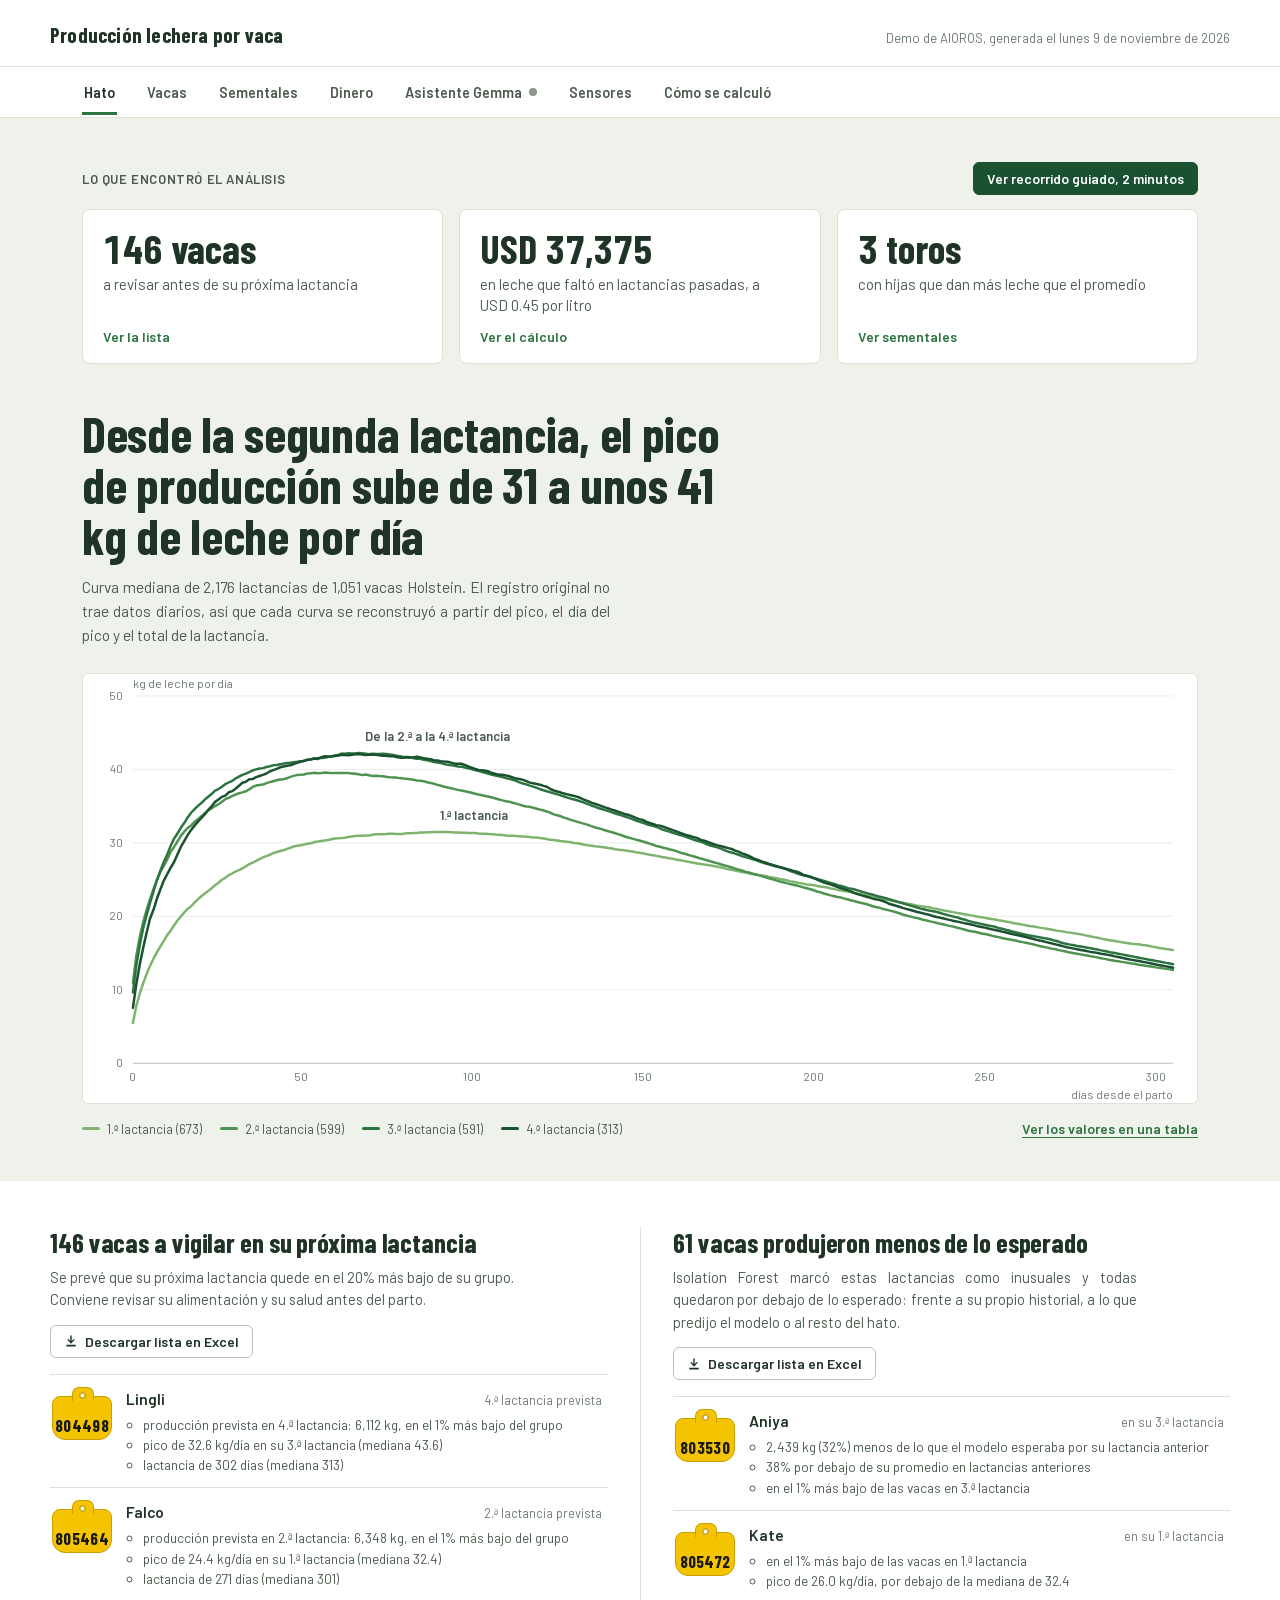
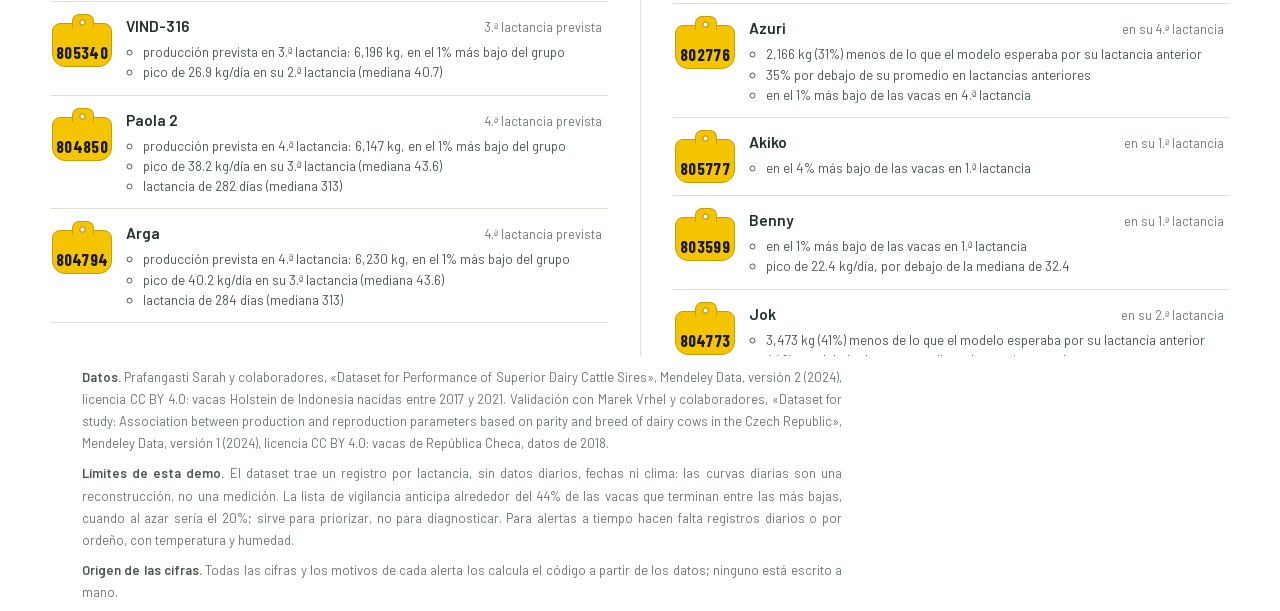
==== commit c5cfa2b1: "Gemma desde otro dashboard, pesos sin internet y arranque en Windows - servidor.py: --origen autoriz" ====
--- a/index.html
+++ b/index.html
@@ -268,6 +268,8 @@
 
 /* avisos: una regla a la izquierda; ámbar solo para datos simulados */
 .gamma-notice{border-left:3px solid var(--l1);padding:4px 0 4px 14px;color:var(--tinta2);font-size:13.5px;line-height:1.6;margin:16px 0;max-width:95ch}
+.gamma-notice code{font:500 12.5px/1.5 ui-monospace,SFMono-Regular,Menlo,monospace;background:var(--hoja);border:1px solid #DCE3D6;border-radius:4px;padding:1px 5px;overflow-wrap:anywhere}
+.gamma-notice details p{margin:8px 0 0}
 .gamma-notice.simulado{max-width:none;border-left-color:var(--vig-i);background:var(--vig-bg);color:var(--vig);padding:10px 14px;border-radius:0 6px 6px 0}
 .gamma-muted{font-size:12.5px;color:var(--tenue);line-height:1.55}
 .gamma-section details{font-size:13.5px;margin:14px 0 0}
@@ -364,7 +366,7 @@
 
 <header class="ancho top">
   <h1>Producción lechera por vaca</h1>
-  <p>Demo de AIOROS, generada el jueves 29 de octubre de 2026</p>
+  <p>Demo de AIOROS, generada el lunes 9 de noviembre de 2026</p>
 </header>
 <nav class="gamma-nav" aria-label="Secciones del dashboard"><div class="ancho" role="tablist" aria-label="Secciones"><button role="tab" id="tab-hato" aria-controls="panel-hato" data-pestana="hato" aria-selected="false" tabindex="-1">Hato</button><button role="tab" id="tab-vacas" aria-controls="ficha" data-pestana="vacas" aria-selected="false" tabindex="-1">Vacas</button><button role="tab" id="tab-toros" aria-controls="sementales" data-pestana="toros" aria-selected="false" tabindex="-1">Sementales</button><button role="tab" id="tab-dinero" aria-controls="economia" data-pestana="dinero" aria-selected="false" tabindex="-1">Dinero</button><button role="tab" id="tab-gemma" aria-controls="asistente" data-pestana="gemma" aria-selected="false" tabindex="-1">Asistente Gemma<i class="senal" id="senal-gemma" aria-hidden="true"></i></button><button role="tab" id="tab-sensores" aria-controls="seguimiento" data-pestana="sensores" aria-selected="false" tabindex="-1">Sensores<b class="cuenta" id="cuenta-sensores" hidden></b></button><button role="tab" id="tab-metodo" aria-controls="panel-metodo" data-pestana="metodo" aria-selected="false" tabindex="-1">Cómo se calculó</button></div></nav>
 
@@ -796,11 +798,11 @@
 }
 document.querySelectorAll('[data-exportar]').forEach(function(b){ b.addEventListener('click',function(){
   if(b.dataset.exportar==='vigilancia') descargar([['Arete','Nombre','Semental','Última lactancia','Producción prevista siguiente (kg)','Percentil en su grupo','Motivos']]
-    .concat(D.vigilancia.map(function(o){ return [o.vaca,o.nombre,o.semental,o.lact,o.pred,o.percentil,o.motivos.join(' | ')]; })),'vacas_a_vigilar_20261029.csv');
+    .concat(D.vigilancia.map(function(o){ return [o.vaca,o.nombre,o.semental,o.lact,o.pred,o.percentil,o.motivos.join(' | ')]; })),'vacas_a_vigilar_20261109.csv');
   else if(b.dataset.exportar==='sementales') descargar([['Semental','Hijas','Diferencia contra el promedio (kg)','Intervalo 90%, desde (kg)','Intervalo 90%, hasta (kg)','Se distingue del promedio']]
-    .concat(D.sementales.lista.map(function(s){ return [s.semental,s.hijas,s.kg,s.bajo,s.alto,distinto(s)?'sí':'no']; })),'sementales_20261029.csv');
+    .concat(D.sementales.lista.map(function(s){ return [s.semental,s.hijas,s.kg,s.bajo,s.alto,distinto(s)?'sí':'no']; })),'sementales_20261109.csv');
   else descargar([['Arete','Nombre','Semental','Lactancia','Producción (kg)','Esperado (kg)','Puntaje de anomalía','Motivos']]
-    .concat(D.anomalias.map(function(o){ return [o.vaca,o.nombre,o.semental,o.lact,o.corr,o.esp,String(o.puntaje).replace('.',','),o.motivos.join(' | ')]; })),'vacas_baja_produccion_20261029.csv');
+    .concat(D.anomalias.map(function(o){ return [o.vaca,o.nombre,o.semental,o.lact,o.corr,o.esp,String(o.puntaje).replace('.',','),o.motivos.join(' | ')]; })),'vacas_baja_produccion_20261109.csv');
 }); });
 
 // pestañas: una sección a la vez. El enlace (#vacas, #dinero…) abre la pestaña directamente y el
@@ -845,14 +847,14 @@
   "caida_diaria_umbral": 0.2,
   "caida_dias_consecutivos": 2
 }
-, GAMMA_EJEMPLOS={"chat":{"resumen":{"ambito":"Datos de la demo histórica","hechos":[{"etiqueta":"Vacas en el histórico","valor":1051,"unidad":""},{"etiqueta":"Vacas a vigilar","valor":146,"unidad":""},{"etiqueta":"Lactancias pasadas con baja producción","valor":64,"unidad":""},{"etiqueta":"Vacas con alguna lactancia de baja producción","valor":61,"unidad":""},{"etiqueta":"Error medio del modelo","valor":813,"unidad":"kg corregidos"},{"etiqueta":"De las vacas que terminaron más bajas en su 2.ª lactancia, el modelo había señalado desde la 1.ª","valor":44.3,"unidad":"%"}],"grafica":{"tipo":"lineas","titulo":"Curvas medianas reconstruidas","unidad":"kg/día","etiquetas":[1,2,3,4,5,6,7,8,9,10,11,12,13,14,15,16,17,18,19,20,21,22,23,24,25,26,27,28,29,30,31,32,33,34,35,36,37,38,39,40,41,42,43,44,45,46,47,48,49,50,51,52,53,54,55,56,57,58,59,60,61,62,63,64,65,66,67,68,69,70,71,72,73,74,75,76,77,78,79,80,81,82,83,84,85,86,87,88,89,90,91,92,93,94,95,96,97,98,99,100,101,102,103,104,105,106,107,108,109,110,111,112,113,114,115,116,117,118,119,120,121,122,123,124,125,126,127,128,129,130,131,132,133,134,135,136,137,138,139,140,141,142,143,144,145,146,147,148,149,150,151,152,153,154,155,156,157,158,159,160,161,162,163,164,165,166,167,168,169,170,171,172,173,174,175,176,177,178,179,180,181,182,183,184,185,186,187,188,189,190,191,192,193,194,195,196,197,198,199,200,201,202,203,204,205,206,207,208,209,210,211,212,213,214,215,216,217,218,219,220,221,222,223,224,225,226,227,228,229,230,231,232,233,234,235,236,237,238,239,240,241,242,243,244,245,246,247,248,249,250,251,252,253,254,255,256,257,258,259,260,261,262,263,264,265,266,267,268,269,270,271,272,273,274,275,276,277,278,279,280,281,282,283,284,285,286,287,288,289,290,291,292,293,294,295,296,297,298,299,300,301,302,303,304,305],"series":[{"nombre":"Lactancia 1","valores":[5.47,7.83,9.51,10.89,12.16,13.24,14.24,15.09,15.9,16.63,17.45,18.06,18.75,19.44,19.97,20.53,21.0,21.37,21.88,22.33,22.73,23.1,23.44,23.83,24.22,24.58,24.99,25.25,25.6,25.83,26.1,26.31,26.54,26.81,27.1,27.32,27.56,27.78,28.01,28.2,28.38,28.62,28.77,28.9,29.0,29.18,29.34,29.51,29.61,29.69,29.78,29.88,29.96,30.11,30.18,30.26,30.33,30.4,30.5,30.59,30.62,30.65,30.71,30.81,30.88,30.92,30.96,30.98,31.0,31.02,31.12,31.17,31.17,31.17,31.19,31.25,31.23,31.2,31.2,31.24,31.3,31.32,31.33,31.36,31.41,31.43,31.46,31.46,31.49,31.49,31.49,31.48,31.48,31.46,31.43,31.41,31.39,31.37,31.36,31.35,31.33,31.28,31.24,31.23,31.2,31.18,31.14,31.11,31.08,31.02,30.98,30.97,30.94,30.9,30.86,30.84,30.8,30.75,30.74,30.68,30.6,30.52,30.42,30.39,30.33,30.26,30.21,30.15,30.08,29.98,29.94,29.85,29.76,29.68,29.61,29.54,29.5,29.43,29.37,29.3,29.24,29.14,29.07,29.02,28.97,28.88,28.82,28.74,28.67,28.59,28.48,28.4,28.31,28.23,28.14,28.06,27.98,27.9,27.81,27.72,27.64,27.55,27.46,27.38,27.3,27.2,27.13,27.05,26.99,26.92,26.83,26.75,26.65,26.54,26.41,26.33,26.22,26.13,26.04,25.95,25.86,25.76,25.71,25.63,25.57,25.5,25.37,25.29,25.2,25.1,25.01,24.9,24.8,24.71,24.61,24.53,24.44,24.35,24.29,24.22,24.15,24.07,23.99,23.92,23.81,23.71,23.6,23.51,23.47,23.37,23.26,23.17,23.05,22.96,22.88,22.8,22.72,22.62,22.52,22.42,22.33,22.23,22.12,22.03,21.93,21.85,21.76,21.68,21.59,21.47,21.4,21.34,21.27,21.19,21.09,21.02,20.9,20.79,20.72,20.62,20.54,20.45,20.38,20.3,20.23,20.13,20.05,19.95,19.86,19.79,19.71,19.63,19.56,19.47,19.39,19.31,19.22,19.12,19.04,18.95,18.87,18.78,18.7,18.64,18.56,18.47,18.39,18.31,18.23,18.14,18.06,17.99,17.92,17.84,17.78,17.71,17.62,17.55,17.45,17.35,17.25,17.18,17.08,16.97,16.89,16.8,16.72,16.64,16.56,16.48,16.41,16.35,16.28,16.24,16.19,16.12,16.06,15.98,15.88,15.79,15.71,15.62,15.54,15.48,15.41]},{"nombre":"Lactancia 2","valores":[10.93,14.64,17.24,19.23,20.88,22.29,23.71,24.96,26.02,26.85,27.71,28.77,29.41,30.19,30.95,31.52,32.03,32.38,32.86,33.23,33.64,34.05,34.43,34.7,35.01,35.27,35.59,35.95,36.14,36.39,36.57,36.75,36.88,37.03,37.28,37.62,37.8,37.87,37.94,38.14,38.28,38.4,38.52,38.63,38.67,38.79,38.98,39.12,39.25,39.26,39.31,39.46,39.47,39.55,39.49,39.51,39.56,39.54,39.5,39.5,39.5,39.51,39.52,39.5,39.45,39.42,39.34,39.23,39.31,39.2,39.12,39.15,39.09,39.07,39.0,38.94,38.9,38.89,38.82,38.77,38.72,38.65,38.59,38.5,38.45,38.39,38.25,38.16,38.04,37.9,37.77,37.64,37.54,37.44,37.33,37.21,37.12,37.02,36.93,36.84,36.7,36.57,36.48,36.38,36.29,36.18,36.05,35.91,35.79,35.68,35.61,35.46,35.34,35.2,35.06,34.96,34.9,34.78,34.65,34.53,34.4,34.28,34.11,33.88,33.77,33.63,33.44,33.3,33.14,33.0,32.87,32.73,32.59,32.45,32.28,32.13,31.98,31.87,31.71,31.58,31.45,31.3,31.16,31.0,30.84,30.7,30.58,30.45,30.32,30.19,30.06,29.9,29.76,29.58,29.48,29.34,29.24,29.1,28.99,28.85,28.67,28.56,28.42,28.28,28.15,28.01,27.87,27.74,27.61,27.47,27.34,27.21,27.07,26.93,26.81,26.66,26.49,26.35,26.23,26.08,25.96,25.83,25.71,25.59,25.45,25.3,25.16,25.04,24.9,24.75,24.64,24.52,24.41,24.31,24.2,24.07,23.94,23.83,23.7,23.55,23.38,23.26,23.11,22.98,22.85,22.75,22.63,22.55,22.42,22.3,22.16,22.06,21.93,21.82,21.71,21.57,21.41,21.28,21.19,21.05,20.93,20.82,20.7,20.56,20.42,20.26,20.11,20.0,19.89,19.79,19.67,19.54,19.44,19.32,19.21,19.1,18.98,18.88,18.78,18.67,18.57,18.45,18.33,18.21,18.09,17.98,17.91,17.81,17.68,17.6,17.5,17.38,17.27,17.18,17.07,16.96,16.87,16.79,16.71,16.59,16.49,16.41,16.32,16.21,16.09,15.97,15.87,15.77,15.67,15.57,15.47,15.37,15.27,15.17,15.07,14.98,14.9,14.82,14.74,14.66,14.57,14.48,14.39,14.3,14.21,14.12,14.04,13.96,13.89,13.81,13.73,13.66,13.58,13.51,13.43,13.36,13.28,13.21,13.14,13.06,12.99,12.92,12.85,12.78,12.71]},{"nombre":"Lactancia 3","valores":[9.65,13.3,16.1,18.38,20.15,21.81,23.36,24.9,26.17,27.37,28.38,29.57,30.54,31.28,32.05,32.7,33.46,34.1,34.59,35.04,35.42,35.88,36.28,36.64,37.1,37.33,37.63,37.99,38.22,38.44,38.76,39.02,39.26,39.43,39.65,39.86,40.0,40.13,40.17,40.32,40.44,40.56,40.61,40.7,40.79,40.87,40.91,40.98,41.05,41.13,41.15,41.32,41.33,41.48,41.54,41.56,41.59,41.68,41.78,41.89,41.99,42.16,42.15,42.19,42.16,42.18,42.24,42.19,42.14,42.08,42.13,42.09,42.11,42.14,42.1,42.04,41.96,41.87,41.81,41.7,41.7,41.64,41.54,41.45,41.46,41.31,41.23,41.16,41.02,40.94,40.88,40.75,40.62,40.58,40.5,40.39,40.38,40.25,40.16,40.05,39.92,39.79,39.66,39.55,39.41,39.28,39.16,39.06,38.96,38.82,38.71,38.59,38.44,38.24,38.08,37.96,37.8,37.66,37.48,37.31,37.16,37.02,36.88,36.74,36.61,36.47,36.32,36.17,36.02,35.9,35.77,35.62,35.46,35.28,35.09,34.93,34.75,34.61,34.46,34.33,34.16,34.01,33.86,33.71,33.56,33.41,33.24,33.05,32.89,32.75,32.58,32.44,32.34,32.18,31.97,31.78,31.63,31.49,31.35,31.21,31.08,30.92,30.75,30.58,30.43,30.29,30.16,29.97,29.78,29.61,29.5,29.35,29.18,28.99,28.81,28.7,28.54,28.38,28.21,28.06,27.92,27.79,27.66,27.5,27.33,27.17,27.06,26.93,26.77,26.67,26.55,26.42,26.19,26.05,25.87,25.71,25.58,25.47,25.35,25.21,25.08,24.94,24.81,24.67,24.54,24.41,24.25,24.13,23.99,23.85,23.77,23.66,23.5,23.36,23.24,23.1,22.99,22.84,22.71,22.59,22.48,22.34,22.19,22.07,21.9,21.78,21.64,21.49,21.37,21.23,21.09,20.98,20.87,20.78,20.69,20.59,20.46,20.31,20.18,20.07,19.95,19.85,19.68,19.56,19.42,19.28,19.17,19.07,18.95,18.86,18.77,18.67,18.57,18.43,18.31,18.19,18.07,17.93,17.83,17.71,17.59,17.49,17.4,17.32,17.24,17.15,17.06,16.98,16.87,16.75,16.65,16.48,16.33,16.24,16.15,16.07,15.98,15.89,15.81,15.73,15.65,15.56,15.47,15.37,15.27,15.17,15.07,15.0,14.92,14.82,14.73,14.64,14.55,14.46,14.37,14.28,14.19,14.1,14.02,13.93,13.85,13.76,13.67,13.59,13.49]},{"nombre":"Lactancia 4","valores":[7.55,10.79,13.49,15.74,17.76,19.67,20.89,22.39,23.62,24.82,25.73,26.61,27.37,28.42,29.46,30.24,31.06,31.77,32.35,32.9,33.39,33.89,34.48,34.96,35.59,35.89,36.26,36.43,36.89,37.04,37.37,37.77,38.18,38.33,38.67,38.68,38.96,39.1,39.25,39.44,39.72,39.9,40.07,40.29,40.4,40.49,40.57,40.74,40.89,41.04,41.18,41.3,41.38,41.5,41.43,41.64,41.79,41.77,41.75,41.83,41.9,41.95,41.96,41.92,41.99,42.07,42.09,42.04,41.97,41.98,41.99,42.0,41.93,41.86,41.86,41.8,41.83,41.7,41.6,41.61,41.64,41.62,41.65,41.71,41.63,41.53,41.46,41.39,41.26,41.22,41.13,41.07,41.03,40.92,40.79,40.76,40.77,40.6,40.42,40.24,40.06,39.92,39.89,39.82,39.71,39.51,39.39,39.28,39.26,39.19,39.06,38.91,38.75,38.7,38.58,38.39,38.21,38.11,38.01,37.91,37.76,37.64,37.34,37.13,37.0,36.86,36.71,36.6,36.5,36.38,36.26,36.07,35.85,35.68,35.48,35.33,35.17,35.01,34.84,34.69,34.51,34.37,34.21,34.05,33.89,33.79,33.61,33.39,33.24,33.13,32.9,32.73,32.57,32.42,32.35,32.2,32.03,31.86,31.7,31.53,31.36,31.19,31.03,30.91,30.79,30.65,30.4,30.29,30.12,29.95,29.79,29.66,29.54,29.42,29.3,29.17,28.96,28.81,28.57,28.42,28.23,27.99,27.77,27.61,27.45,27.3,27.14,27.01,26.88,26.74,26.61,26.46,26.34,26.2,26.07,25.89,25.64,25.53,25.41,25.21,25.02,24.8,24.59,24.45,24.32,24.17,23.99,23.82,23.68,23.53,23.35,23.17,23.0,22.86,22.74,22.61,22.45,22.33,22.24,22.12,21.96,21.71,21.57,21.44,21.3,21.16,21.02,20.89,20.76,20.62,20.52,20.41,20.3,20.17,20.02,19.91,19.81,19.7,19.59,19.48,19.37,19.28,19.19,19.08,18.99,18.9,18.78,18.65,18.55,18.47,18.34,18.24,18.15,18.05,17.92,17.82,17.71,17.6,17.5,17.4,17.3,17.19,17.05,16.94,16.82,16.72,16.61,16.5,16.38,16.27,16.15,16.03,15.91,15.8,15.7,15.61,15.52,15.44,15.35,15.25,15.16,15.09,15.01,14.92,14.84,14.75,14.66,14.55,14.47,14.37,14.27,14.16,14.08,14.0,13.91,13.82,13.73,13.64,13.55,13.44,13.35,13.27,13.19,13.1,13.0]}]},"tabla":[],"notas":["Dataset histórico público de Indonesia, no una finca real de Panamá.","Las curvas diarias son reconstrucciones; no observaciones de sensores.","Vigilancia significa baja producción PREVISTA en la próxima lactancia; anomalías son lactancias PASADAS inusuales. Son listas diferentes.","La lista de vigilancia prioriza revisiones y no diagnostica enfermedades."],"vaca_consultada":null,"motor":"ejemplo","respuesta":"El registro permite estimar la siguiente lactancia y separar dos revisiones: vacas con baja producción prevista y lactancias pasadas con resultados inusuales.\n\nHay 146 vacas a vigilar en su próxima lactancia.\n\nLa capacidad para anticipar baja producción es limitada. El modelo detectó el 44.3% de las vacas que terminaron en el grupo más bajo, así que también deja casos sin anticipar. Sirve para priorizar revisiones, no para garantizar resultados."},"vigilancia":{"ambito":"Datos de la demo histórica","hechos":[{"etiqueta":"Vacas en el histórico","valor":1051,"unidad":""},{"etiqueta":"Vacas a vigilar","valor":146,"unidad":""},{"etiqueta":"Lactancias pasadas con baja producción","valor":64,"unidad":""},{"etiqueta":"Vacas con alguna lactancia de baja producción","valor":61,"unidad":""},{"etiqueta":"Error medio del modelo","valor":813,"unidad":"kg corregidos"},{"etiqueta":"De las vacas que terminaron más bajas en su 2.ª lactancia, el modelo había señalado desde la 1.ª","valor":44.3,"unidad":"%"}],"grafica":{"tipo":"barras","titulo":"Vacas a vigilar, siguiente lactancia","unidad":"kg corregidos","etiquetas":["804498","805464","805340","804850","804794","805060","805596","803599","804889","803870"],"series":[{"nombre":"Predicción","valores":[6112,6348,6196,6147,6230,6426,6226,6249,6282,6440]}]},"tabla":[{"vaca":"804498","nombre":"Lingli","semental":"K-M.EpicSave-ET","lact":3,"pred":6112,"percentil":0,"motivos":["producción prevista en 4.ª lactancia: 6,112 kg, en el 1% más bajo del grupo","pico de 32.6 kg/día en su 3.ª lactancia (mediana 43.6)","lactancia de 302 días (mediana 313)"]},{"vaca":"805464","nombre":"Falco","semental":"Coyne PlanetET","lact":1,"pred":6348,"percentil":0,"motivos":["producción prevista en 2.ª lactancia: 6,348 kg, en el 1% más bajo del grupo","pico de 24.4 kg/día en su 1.ª lactancia (mediana 32.4)","lactancia de 271 días (mediana 301)","hija de Coyne PlanetET: sus 79 hijas producen 384 kg menos que el promedio"]},{"vaca":"805340","nombre":"VIND-316","semental":"AK 47","lact":2,"pred":6196,"percentil":1,"motivos":["producción prevista en 3.ª lactancia: 6,196 kg, en el 1% más bajo del grupo","pico de 26.9 kg/día en su 2.ª lactancia (mediana 40.7)"]},{"vaca":"804850","nombre":"Paola 2","semental":"AK 47","lact":3,"pred":6147,"percentil":1,"motivos":["producción prevista en 4.ª lactancia: 6,147 kg, en el 1% más bajo del grupo","pico de 38.2 kg/día en su 3.ª lactancia (mediana 43.6)","lactancia de 282 días (mediana 313)"]},{"vaca":"804794","nombre":"Arga","semental":"Coyne PlanetET","lact":3,"pred":6230,"percentil":1,"motivos":["producción prevista en 4.ª lactancia: 6,230 kg, en el 1% más bajo del grupo","pico de 40.2 kg/día en su 3.ª lactancia (mediana 43.6)","lactancia de 284 días (mediana 313)","hija de Coyne PlanetET: sus 79 hijas producen 384 kg menos que el promedio"]},{"vaca":"805060","nombre":"Arabia","semental":"Coyne PlanetET","lact":1,"pred":6426,"percentil":1,"motivos":["producción prevista en 2.ª lactancia: 6,426 kg, en el 1% más bajo del grupo","pico de 25.0 kg/día en su 1.ª lactancia (mediana 32.4)","lactancia de 273 días (mediana 301)","hija de Coyne PlanetET: sus 79 hijas producen 384 kg menos que el promedio"]},{"vaca":"805596","nombre":"Dacey","semental":"Coyne PlanetET","lact":2,"pred":6226,"percentil":1,"motivos":["producción prevista en 3.ª lactancia: 6,226 kg, en el 1% más bajo del grupo","pico de 31.5 kg/día en su 2.ª lactancia (mediana 40.7)","hija de Coyne PlanetET: sus 79 hijas producen 384 kg menos que el promedio"]},{"vaca":"803599","nombre":"Benny","semental":"W.EpicIcebergET","lact":3,"pred":6249,"percentil":1,"motivos":["producción prevista en 4.ª lactancia: 6,249 kg, en el 1% más bajo del grupo","pico de 36.9 kg/día en su 3.ª lactancia (mediana 43.6)","lactancia de 278 días (mediana 313)"]},{"vaca":"804889","nombre":"KANES","semental":"L.Jet Bowser XA","lact":3,"pred":6282,"percentil":1,"motivos":["producción prevista en 4.ª lactancia: 6,282 kg, en el 1% más bajo del grupo","pico de 37.9 kg/día en su 3.ª lactancia (mediana 43.6)","lactancia de 261 días (mediana 313)"]},{"vaca":"803870","nombre":"Char","semental":"C. Dv. Creeton","lact":1,"pred":6440,"percentil":1,"motivos":["producción prevista en 2.ª lactancia: 6,440 kg, en el 1% más bajo del grupo","pico de 24.2 kg/día en su 1.ª lactancia (mediana 32.4)","lactancia de 272 días (mediana 301)"]}],"notas":["Dataset histórico público de Indonesia, no una finca real de Panamá.","Las curvas diarias son reconstrucciones; no observaciones de sensores.","Vigilancia significa baja producción PREVISTA en la próxima lactancia; anomalías son lactancias PASADAS inusuales. Son listas diferentes.","La lista de vigilancia prioriza revisiones y no diagnostica enfermedades."],"vaca_consultada":null,"motor":"ejemplo","respuesta":"Las primeras de la lista son 804498 (6,112 kg previstos), 805464 (6,348 kg previstos), 805340 (6,196 kg previstos), 804850 (6,147 kg previstos), 804794 (6,230 kg previstos).\n\nLas vacas a vigilar están entre las de menor producción prevista dentro de su grupo de lactancia. Esta clasificación se refiere al futuro; no significa que todas hayan tenido una anomalía histórica.\n\nLa capacidad para anticipar baja producción es limitada. El modelo detectó el 44.3% de las vacas que terminaron en el grupo más bajo, así que también deja casos sin anticipar. Sirve para priorizar revisiones, no para garantizar resultados."},"economia":{"ambito":"Datos de la demo histórica","hechos":[{"etiqueta":"Brecha histórica comparable","valor":37375.44,"unidad":"USD"},{"etiqueta":"Volumen de la brecha","valor":83056.56,"unidad":"litros"},{"etiqueta":"Precio del escenario","valor":0.45,"unidad":"USD/litro"},{"etiqueta":"Lactancias comparables","valor":37,"unidad":""},{"etiqueta":"Anomalías sin base monetizable","valor":27,"unidad":""}],"grafica":{"tipo":"barras","titulo":"Mayor brecha histórica por vaca y lactancia","unidad":"USD","etiquetas":["802061, 4.ª","804773, 2.ª","803449, 4.ª","803431, 3.ª","802086, 4.ª","802778, 3.ª","803957, 2.ª","804668, 3.ª","802852, 4.ª","805646, 2.ª"],"series":[{"nombre":"Brecha estimada","valores":[1651.27,1595.0,1525.62,1410.7,1378.15,1285.77,1265.35,1261.35,1255.51,1215.77]}]},"tabla":[{"vaca":"802061","nombre":"Bobo","lactancia":4,"dias":305,"kg_reconstruidos":7736.44,"kg_esperados":11516,"litros_brecha":3669.48,"valor_brecha":1651.27},{"vaca":"804773","nombre":"Jok","lactancia":2,"dias":305,"kg_reconstruidos":5341.22,"kg_esperados":8992,"litros_brecha":3544.45,"valor_brecha":1595.0},{"vaca":"803449","nombre":"Taksa","lactancia":4,"dias":305,"kg_reconstruidos":7578.02,"kg_esperados":11070,"litros_brecha":3390.27,"valor_brecha":1525.62},{"vaca":"803431","nombre":"Ohaio","lactancia":3,"dias":305,"kg_reconstruidos":9015.06,"kg_esperados":12244,"litros_brecha":3134.89,"valor_brecha":1410.7},{"vaca":"802086","nombre":"SETIA","lactancia":4,"dias":305,"kg_reconstruidos":7363.57,"kg_esperados":10518,"litros_brecha":3062.55,"valor_brecha":1378.15},{"vaca":"802778","nombre":"Jana","lactancia":3,"dias":305,"kg_reconstruidos":9381.01,"kg_esperados":12324,"litros_brecha":2857.27,"valor_brecha":1285.77},{"vaca":"803957","nombre":"POND-149","lactancia":2,"dias":305,"kg_reconstruidos":7399.76,"kg_esperados":10296,"litros_brecha":2811.89,"valor_brecha":1265.35},{"vaca":"804668","nombre":"Bobo","lactancia":3,"dias":305,"kg_reconstruidos":6182.91,"kg_esperados":9070,"litros_brecha":2803.0,"valor_brecha":1261.35},{"vaca":"802852","nombre":"Sakha","lactancia":4,"dias":305,"kg_reconstruidos":6829.28,"kg_esperados":9703,"litros_brecha":2790.02,"valor_brecha":1255.51},{"vaca":"805646","nombre":"Zamira","lactancia":2,"dias":305,"kg_reconstruidos":6580.25,"kg_esperados":9363,"litros_brecha":2701.7,"valor_brecha":1215.77}],"notas":["Dataset histórico público de Indonesia, no una finca real de Panamá.","Las curvas diarias son reconstrucciones; no observaciones de sensores.","Vigilancia significa baja producción PREVISTA en la próxima lactancia; anomalías son lactancias PASADAS inusuales. Son listas diferentes.","La lista de vigilancia prioriza revisiones y no diagnostica enfermedades.","Escenario de ingreso bruto a precio constante; no es pérdida demostrada, ganancia ni total anual. Solo lactancias anómalas con curva y predicción comparables, hasta 305 días. Datos públicos de Indonesia; el precio ilustrativo es de Panamá."],"vaca_consultada":null,"motor":"ejemplo","respuesta":"Al precio de 0.45 USD por litro, la leche que faltó en las lactancias comparables equivale a 83,057 litros, unos USD 37,375.44 de ingreso bruto en 37 lactancias.\n\nLa tarjeta muestra cuánto representa la diferencia entre la producción reconstruida y la esperada al precio elegido. Es un escenario de ingreso bruto; no es ganancia ni una pérdida económica demostrada.\n\nEl precio inicial es una referencia pública de la leche grado C en Panamá. Sustitúyelo por el precio del contrato de la finca para obtener un escenario pertinente."},"sementales":{"ambito":"Datos de la demo histórica","hechos":[{"etiqueta":"Sementales comparables","valor":23,"unidad":""},{"etiqueta":"Mínimo de hijas","valor":10,"unidad":""}],"grafica":{"tipo":"barras","titulo":"Hijas frente al promedio del hato","unidad":"kg corregidos","etiquetas":["O.S.Elmer-XA","L. Muscadet XA","M.Z.Merlin.-XA","S. Gypsy B.","C. Toyjet","Brasilia","MR MUDD - XA","L.Jet Bowser XA","Jenny S.TrumpXA","DILLION","K-M.EpicSave-ET","L.Jet Bowser-ET","Horst MONTNEY","AK 47","Jenny S.TrumpET","C. Starlight","W.EpicIcebergET","K. Big Time","C. Dv. Creeton","Ziggy VS Whisky","Longlife","Coyne PlanetET","L.S Titanic"],"series":[{"nombre":"Diferencia","valores":[1006,628,462,371,364,302,228,59,39,31,17,9,-26,-33,-100,-112,-216,-264,-275,-276,-341,-384,-665]}]},"tabla":[{"semental":"O.S.Elmer-XA","hijas":13,"kg":1006,"bajo":536,"alto":1476},{"semental":"L. Muscadet XA","hijas":16,"kg":628,"bajo":198,"alto":1058},{"semental":"M.Z.Merlin.-XA","hijas":10,"kg":462,"bajo":-223,"alto":1146},{"semental":"S. Gypsy B.","hijas":23,"kg":371,"bajo":-19,"alto":760},{"semental":"C. Toyjet","hijas":17,"kg":364,"bajo":-43,"alto":771},{"semental":"Brasilia","hijas":27,"kg":302,"bajo":52,"alto":552},{"semental":"MR MUDD - XA","hijas":39,"kg":228,"bajo":-60,"alto":516},{"semental":"L.Jet Bowser XA","hijas":68,"kg":59,"bajo":-130,"alto":249},{"semental":"Jenny S.TrumpXA","hijas":41,"kg":39,"bajo":-197,"alto":275},{"semental":"DILLION","hijas":29,"kg":31,"bajo":-205,"alto":266},{"semental":"K-M.EpicSave-ET","hijas":11,"kg":17,"bajo":-458,"alto":491},{"semental":"L.Jet Bowser-ET","hijas":56,"kg":9,"bajo":-260,"alto":278},{"semental":"Horst MONTNEY","hijas":36,"kg":-26,"bajo":-236,"alto":183},{"semental":"AK 47","hijas":125,"kg":-33,"bajo":-170,"alto":104},{"semental":"Jenny S.TrumpET","hijas":30,"kg":-100,"bajo":-346,"alto":145},{"semental":"C. Starlight","hijas":16,"kg":-112,"bajo":-599,"alto":374},{"semental":"W.EpicIcebergET","hijas":10,"kg":-216,"bajo":-877,"alto":445},{"semental":"K. Big Time","hijas":16,"kg":-264,"bajo":-476,"alto":-53},{"semental":"C. Dv. Creeton","hijas":26,"kg":-275,"bajo":-559,"alto":8},{"semental":"Ziggy VS Whisky","hijas":16,"kg":-276,"bajo":-629,"alto":76},{"semental":"Longlife","hijas":13,"kg":-341,"bajo":-692,"alto":9},{"semental":"Coyne PlanetET","hijas":79,"kg":-384,"bajo":-545,"alto":-223},{"semental":"L.S Titanic","hijas":12,"kg":-665,"bajo":-1014,"alto":-317}],"notas":["Dataset histórico público de Indonesia, no una finca real de Panamá.","Las curvas diarias son reconstrucciones; no observaciones de sensores.","Vigilancia significa baja producción PREVISTA en la próxima lactancia; anomalías son lactancias PASADAS inusuales. Son listas diferentes.","La lista de vigilancia prioriza revisiones y no diagnostica enfermedades.","No es una evaluación genética oficial; no se controla año, alimentación ni manejo. Los intervalos están en la tabla."],"vaca_consultada":null,"motor":"ejemplo","respuesta":"Por encima del promedio se distinguen O.S.Elmer-XA (+1,006 kg), L. Muscadet XA (+628 kg), Brasilia (+302 kg); por debajo, L.S Titanic (-665 kg), Coyne PlanetET (-384 kg), K. Big Time (-264 kg). Los demás no se distinguen del promedio con estos datos.\n\nLa gráfica compara la producción de las hijas de cada semental con el promedio de su grupo de lactancia. Un intervalo que cruza cero no permite distinguir al semental del promedio con estos datos.\n\nEsta comparación no es una evaluación genética oficial: no controla diferencias de año, manejo o alimentación. Conviene usarla para hacer preguntas y contrastar registros, no para descartar un toro por sí sola."},"sensores":{"ambito":"Datos de demo","hechos":[{"etiqueta":"Eventos recibidos","valor":46,"unidad":""},{"etiqueta":"Alertas activas","valor":2,"unidad":""},{"etiqueta":"Última producción, vaca DEMO-001","valor":21.27,"unidad":"kg/día"},{"etiqueta":"Fecha del último total","valor":"2026-10-29","unidad":""},{"etiqueta":"Cierre experimental a 305 días","valor":7576.05,"unidad":"kg reales"},{"etiqueta":"Índice de calor (THI), corral-demo","valor":86.08,"unidad":""}],"grafica":{"tipo":"lineas","titulo":"Producción diaria de la vaca DEMO-001","unidad":"kg/día","etiquetas":[1,2,3,4,5,6,7,8,9,10,11,12,13,14,15,16,17,18,19,20,21,22,23,24,25,26,27,28,29,30,31,32,33,34,35,36,37,38,39,40,41,42,43,44,45],"series":[{"nombre":"Simulada","valores":[10.29,13.8,15.92,17.33,18.71,20.35,22.2,23.58,24.21,24.34,24.8,26.08,27.37,28.52,28.98,28.77,28.7,29.18,30.35,31.33,31.65,31.32,30.95,31.14,32.09,33.12,33.59,33.32,32.65,32.58,33.28,34.32,34.85,34.56,33.9,33.68,34.17,35.12,35.82,35.8,35.07,34.45,34.64,21.25,21.27]}]},"tabla":[{"tipo":"calor","referencia":"corral-demo","mensaje":"THI por encima del umbral de revisión; comprobar agua, sombra y ventilación.","valor":86.08,"umbral":68},{"tipo":"produccion","referencia":"DEMO-001","mensaje":"Dos días con caída superior al 20% frente a los siete días previos. Revisar el registro y el manejo; no identifica la causa.","valor":21.27,"unidad":"kg/día"}],"notas":["Reglas exploratorias sin validación de campo. No diagnostican mastitis ni otras enfermedades. Los datos simulados se almacenan separados de los reales.","Ámbito: demo. SIMULACIÓN, no son datos reales.","Curva del hato escalada con los primeros 30–60 días; proyección experimental sin intervalo validado.","Sensor corral-demo: lectura reciente. Umbral exploratorio: 68."],"vaca_consultada":null,"motor":"ejemplo","respuesta":"La vista usa los últimos registros recibidos del ámbito seleccionado. Las lecturas ambientales antiguas y los totales diarios desactualizados no generan alertas activas.\n\ncorral-demo: THI por encima del umbral de revisión; comprobar agua, sombra y ventilación.\n\nDEMO-001: Dos días con caída superior al 20% frente a los siete días previos. Revisar el registro y el manejo; no identifica la causa.\n\nLa proyección temprana escala la curva del hato con los primeros registros completos desde el parto. Es experimental, no usa TimesFM ni Chronos, y no tiene un intervalo de error validado en una finca real."},"vaca":{"ambito":"Vaca 803530","hechos":[{"etiqueta":"Arete consultado","valor":"803530","unidad":""},{"etiqueta":"Nombre","valor":"Aniya","unidad":""},{"etiqueta":"Semental","valor":"Bull Mix","unidad":""},{"etiqueta":"Estado de vigilancia","valor":"Fuera de la lista de vigilancia","unidad":""},{"etiqueta":"Siguiente lactancia prevista","valor":7286,"unidad":"kg corregidos"}],"grafica":{"tipo":"lineas","titulo":"Curvas reconstruidas de la vaca 803530","unidad":"kg/día","etiquetas":[1,2,3,4,5,6,7,8,9,10,11,12,13,14,15,16,17,18,19,20,21,22,23,24,25,26,27,28,29,30,31,32,33,34,35,36,37,38,39,40,41,42,43,44,45,46,47,48,49,50,51,52,53,54,55,56,57,58,59,60,61,62,63,64,65,66,67,68,69,70,71,72,73,74,75,76,77,78,79,80,81,82,83,84,85,86,87,88,89,90,91,92,93,94,95,96,97,98,99,100,101,102,103,104,105,106,107,108,109,110,111,112,113,114,115,116,117,118,119,120,121,122,123,124,125,126,127,128,129,130,131,132,133,134,135,136,137,138,139,140,141,142,143,144,145,146,147,148,149,150,151,152,153,154,155,156,157,158,159,160,161,162,163,164,165,166,167,168,169,170,171,172,173,174,175,176,177,178,179,180,181,182,183,184,185,186,187,188,189,190,191,192,193,194,195,196,197,198,199,200,201,202,203,204,205,206,207,208,209,210,211,212,213,214,215,216,217,218,219,220,221,222,223,224,225,226,227,228,229,230,231,232,233,234,235,236,237,238,239,240,241,242,243,244,245,246,247,248,249,250,251,252,253,254,255,256,257,258,259,260,261,262,263,264,265,266,267,268,269,270,271,272,273,274,275,276,277,278,279,280,281,282,283,284,285,286,287,288,289,290,291,292,293,294,295,296,297,298,299,300,301,302,303,304,305],"series":[{"nombre":"Lactancia 1","valores":[6.54,9.23,11.26,12.93,14.37,15.64,16.78,17.82,18.78,19.65,20.47,21.23,21.94,22.6,23.23,23.81,24.37,24.89,25.38,25.85,26.29,26.71,27.11,27.49,27.85,28.19,28.51,28.81,29.1,29.38,29.64,29.89,30.12,30.34,30.55,30.75,30.94,31.12,31.29,31.45,31.59,31.73,31.87,31.99,32.11,32.21,32.31,32.41,32.49,32.57,32.65,32.71,32.77,32.83,32.88,32.92,32.96,32.99,33.02,33.05,33.07,33.08,33.09,33.1,33.1,33.1,33.09,33.08,33.07,33.05,33.03,33.01,32.98,32.95,32.92,32.88,32.85,32.8,32.76,32.71,32.66,32.61,32.56,32.5,32.44,32.38,32.32,32.25,32.19,32.12,32.05,31.98,31.9,31.83,31.75,31.67,31.59,31.51,31.42,31.34,31.25,31.16,31.07,30.98,30.89,30.8,30.71,30.61,30.52,30.42,30.32,30.22,30.12,30.02,29.92,29.82,29.72,29.61,29.51,29.4,29.3,29.19,29.08,28.98,28.87,28.76,28.65,28.54,28.43,28.32,28.21,28.1,27.99,27.87,27.76,27.65,27.54,27.42,27.31,27.2,27.08,26.97,26.85,26.74,26.62,26.51,26.39,26.28,26.16,26.05,25.93,25.82,25.7,25.59,25.47,25.35,25.24,25.12,25.01,24.89,24.78,24.66,24.55,24.43,24.32,24.2,24.08,23.97,23.86,23.74,23.63,23.51,23.4,23.28,23.17,23.06,22.94,22.83,22.72,22.6,22.49,22.38,22.26,22.15,22.04,21.93,21.82,21.71,21.6,21.48,21.37,21.26,21.15,21.04,20.94,20.83,20.72,20.61,20.5,20.39,20.29,20.18,20.07,19.97,19.86,19.75,19.65,19.54,19.44,19.33,19.23,19.13,19.02,18.92,18.82,18.71,18.61,18.51,18.41,18.31,18.21,18.11,18.01,17.91,17.81,17.71,17.61,17.51,17.41,17.32,17.22,17.12,17.03,16.93,16.84,16.74,16.65,16.55,16.46,16.36,16.27,16.18,16.09,15.99,15.9,15.81,15.72,15.63,15.54,15.45,15.36,15.27,15.18,15.1,15.01,14.92,14.84,14.75,14.66,14.58,14.49,14.41,14.32,14.24,14.15,14.07,13.99,13.91,13.82,13.74,13.66,13.58,13.5,13.42,13.34,13.26,13.18,13.1,13.02,12.95,12.87,12.79,12.71,12.64,12.56,12.49,12.41,12.34,12.26,12.19,12.11,12.04,11.97,11.89,11.82,11.75,11.68,11.61,11.54,11.47]},{"nombre":"Lactancia 2","valores":[15.13,19.14,21.89,24.03,25.79,27.29,28.59,29.74,30.77,31.69,32.53,33.3,34.0,34.64,35.23,35.78,36.28,36.75,37.19,37.59,37.96,38.31,38.63,38.93,39.21,39.47,39.71,39.93,40.14,40.33,40.5,40.66,40.81,40.94,41.07,41.18,41.28,41.37,41.45,41.52,41.58,41.64,41.68,41.72,41.75,41.77,41.79,41.8,41.8,41.8,41.79,41.77,41.75,41.73,41.7,41.66,41.62,41.58,41.53,41.48,41.42,41.36,41.3,41.23,41.16,41.09,41.01,40.93,40.85,40.76,40.68,40.59,40.49,40.4,40.3,40.2,40.09,39.99,39.88,39.77,39.66,39.55,39.44,39.32,39.2,39.08,38.96,38.84,38.72,38.59,38.47,38.34,38.21,38.08,37.95,37.82,37.69,37.56,37.42,37.29,37.15,37.01,36.88,36.74,36.6,36.46,36.32,36.18,36.04,35.9,35.76,35.61,35.47,35.33,35.18,35.04,34.9,34.75,34.61,34.46,34.32,34.17,34.03,33.88,33.73,33.59,33.44,33.29,33.15,33.0,32.86,32.71,32.56,32.42,32.27,32.12,31.98,31.83,31.68,31.54,31.39,31.25,31.1,30.96,30.81,30.67,30.52,30.38,30.23,30.09,29.94,29.8,29.66,29.51,29.37,29.23,29.08,28.94,28.8,28.66,28.52,28.37,28.23,28.09,27.95,27.81,27.67,27.53,27.4,27.26,27.12,26.98,26.85,26.71,26.57,26.44,26.3,26.17,26.03,25.9,25.76,25.63,25.5,25.36,25.23,25.1,24.97,24.84,24.71,24.58,24.45,24.32,24.19,24.06,23.93,23.8,23.68,23.55,23.43,23.3,23.17,23.05,22.93,22.8,22.68,22.56,22.43,22.31,22.19,22.07,21.95,21.83,21.71,21.59,21.47,21.36,21.24,21.12,21.01,20.89,20.77,20.66,20.55,20.43,20.32,20.21,20.09,19.98,19.87,19.76,19.65,19.54,19.43,19.32,19.21,19.1,19.0,18.89,18.78,18.68,18.57,18.47,18.36,18.26,18.15,18.05,17.95,17.84,17.74,17.64,17.54,17.44,17.34,17.24,17.14,17.04,16.95,16.85,16.75,16.66,16.56,16.46,16.37,16.27,16.18,16.09,15.99,15.9,15.81,15.72,15.63,15.53,15.44,15.35,15.26,15.18,15.09,15.0,14.91,14.82,14.74,14.65,14.56,14.48,14.39,14.31,14.22,14.14,14.06,13.97,13.89,13.81,13.73,13.65,13.57,13.49,13.41,13.33]},{"nombre":"Lactancia 3","valores":[19.31,22.54,24.59,26.09,27.26,28.22,29.02,29.69,30.27,30.77,31.2,31.58,31.91,32.2,32.46,32.68,32.87,33.04,33.18,33.3,33.4,33.49,33.56,33.61,33.65,33.68,33.69,33.7,33.7,33.68,33.66,33.63,33.59,33.54,33.49,33.43,33.36,33.29,33.22,33.13,33.05,32.96,32.86,32.77,32.66,32.56,32.45,32.34,32.22,32.11,31.99,31.86,31.74,31.61,31.48,31.35,31.22,31.09,30.95,30.81,30.67,30.53,30.39,30.25,30.11,29.96,29.82,29.67,29.52,29.38,29.23,29.08,28.93,28.78,28.63,28.48,28.33,28.18,28.02,27.87,27.72,27.57,27.41,27.26,27.11,26.96,26.8,26.65,26.5,26.35,26.19,26.04,25.89,25.74,25.59,25.43,25.28,25.13,24.98,24.83,24.68,24.53,24.38,24.23,24.08,23.94,23.79,23.64,23.49,23.35,23.2,23.06,22.91,22.77,22.62,22.48,22.34,22.19,22.05,21.91,21.77,21.63,21.49,21.35,21.21,21.07,20.94,20.8,20.66,20.53,20.39,20.26,20.13,19.99,19.86,19.73,19.6,19.47,19.34,19.21,19.08,18.95,18.82,18.69,18.57,18.44,18.32,18.19,18.07,17.95,17.83,17.7,17.58,17.46,17.34,17.22,17.11,16.99,16.87,16.75,16.64,16.52,16.41,16.29,16.18,16.07,15.96,15.85,15.74,15.63,15.52,15.41,15.3,15.19,15.09,14.98,14.87,14.77,14.66,14.56,14.46,14.36,14.25,14.15,14.05,13.95,13.85,13.75,13.66,13.56,13.46,13.37,13.27,13.18,13.08,12.99,12.89,12.8,12.71,12.62,12.53,12.44,12.35,12.26,12.17,12.08,11.99,11.91,11.82,11.74,11.65,11.57,11.48,11.4,11.31,11.23,11.15,11.07,10.99,10.91,10.83,10.75,10.67,10.59,10.52,10.44,10.36,10.29,10.21,10.13,10.06,9.99,9.91,9.84,9.77,9.7,9.62,9.55,9.48,9.41,9.34,9.27,9.2,9.14,9.07,9.0,8.93,8.87,8.8,8.74,8.67,8.61,8.54,8.48,8.42,8.35,8.29,8.23,8.17,8.11,8.05,7.99,7.93,7.87,7.81,7.75,7.69,7.63,7.58,7.52,7.46,7.41,7.35,7.3,7.24,7.19,7.13,7.08,7.03,6.97,6.92,6.87,6.82,6.77,6.72,6.66,6.61,6.56,6.51,6.47,6.42,6.37,6.32,6.27,6.22,6.18,6.13,6.08,6.04,5.99,5.95,5.9,5.86,5.81,5.77]}]},"tabla":[{"lactancia":1,"kg_corregidos":7864,"esperado_kg":null,"pico_kg_dia":33.1,"alerta":false},{"lactancia":2,"kg_corregidos":8556,"esperado_kg":7596,"pico_kg_dia":41.8,"alerta":false},{"lactancia":3,"kg_corregidos":5096,"esperado_kg":7535,"pico_kg_dia":33.7,"alerta":true}],"notas":["Dataset histórico público de Indonesia, no una finca real de Panamá.","Las curvas diarias son reconstrucciones; no observaciones de sensores.","Vigilancia significa baja producción PREVISTA en la próxima lactancia; anomalías son lactancias PASADAS inusuales. Son listas diferentes.","La lista de vigilancia prioriza revisiones y no diagnostica enfermedades.","2,439 kg (32%) menos de lo que el modelo esperaba por su lactancia anterior; 38% por debajo de su promedio en lactancias anteriores; en el 1% más bajo de las vacas en 3.ª lactancia; pico de 33.7 kg/día, por debajo de la mediana de 43.6"],"vaca_consultada":"803530","motor":"ejemplo","respuesta":"La vaca 803530 (Aniya), hija de Bull Mix, produjo en su 1.ª lactancia, 7,864 kg corregidos; en su 2.ª lactancia, 8,556 kg corregidos frente a 7,596 esperados; en su 3.ª lactancia, 5,096 kg corregidos frente a 7,535 esperados, por debajo de lo esperado. Para su siguiente lactancia se prevén 7,286 kg corregidos.\n\nHay baja producción histórica señalada en la lactancia 3. Es una observación de lactancias ya terminadas, no una alerta clínica actual.\n\nEsta vaca no está en la lista de vigilancia futura. Una anomalía histórica no implica automáticamente que deba aparecer en esa otra lista."}},"sensores":{"finca":"demo","simulado":true,"eventos":46,"ambiente":[{"clave":"corral-demo:2026-10-29T23:42:02+00:00","finca":"demo","humedad_pct":80.0,"id":"clima-20261029T234202","orden":"2026-10-29T23:42:02+00:00","simulado":true,"temperatura_c":32.0,"thi":86.08,"timestamp":"2026-10-29T23:42:02+00:00","tipo":"ambiente","zona":"corral-demo","desactualizado":false,"sobre_umbral":true}],"vacas":[{"vaca":"DEMO-001","lactancia":2,"parto_estimado":"2026-09-15","fecha":"2026-10-29","ultimo_kg":21.27,"desactualizado":false,"alerta":true,"registros":45,"proyeccion":{"disponible":true,"kg_305":7576.05,"dias_observados":45,"dias_ajuste":45,"metodo":"Curva del hato escalada con los primeros 30–60 días; proyección experimental sin intervalo validado.","curva":[9.83,13.17,15.51,17.3,18.78,20.05,21.33,22.45,23.41,24.15,24.93,25.88,26.46,27.16,27.84,28.35,28.81,29.13,29.56,29.89,30.26,30.63,30.97,31.22,31.49,31.73,32.02,32.34,32.51,32.74,32.9,33.06,33.18,33.31,33.54,33.84,34.0,34.07,34.13,34.31,34.44,34.54,34.65,34.75,34.79,34.89,35.07,35.19,35.31,35.32,35.36,35.5,35.51,35.58,35.52,35.54,35.59,35.57,35.53,35.53,35.53,35.54,35.55,35.53,35.49,35.46,35.39,35.29,35.36,35.26,35.19,35.22,35.16,35.15,35.08,35.03,34.99,34.98,34.92,34.88,34.83,34.77,34.71,34.63,34.59,34.53,34.41,34.33,34.22,34.09,33.98,33.86,33.77,33.68,33.58,33.47,33.39,33.3,33.22,33.14,33.01,32.9,32.82,32.73,32.65,32.55,32.43,32.3,32.2,32.1,32.03,31.9,31.79,31.66,31.54,31.45,31.4,31.29,31.17,31.06,30.95,30.84,30.68,30.48,30.38,30.25,30.08,29.96,29.81,29.69,29.57,29.44,29.32,29.19,29.04,28.9,28.77,28.67,28.53,28.41,28.29,28.16,28.03,27.89,27.74,27.62,27.51,27.39,27.27,27.16,27.04,26.9,26.77,26.61,26.52,26.39,26.3,26.18,26.08,25.95,25.79,25.69,25.57,25.44,25.32,25.2,25.07,24.95,24.84,24.71,24.59,24.48,24.35,24.23,24.12,23.98,23.83,23.7,23.6,23.46,23.35,23.24,23.13,23.02,22.89,22.76,22.63,22.53,22.4,22.26,22.17,22.06,21.96,21.87,21.77,21.65,21.54,21.44,21.32,21.18,21.03,20.92,20.79,20.67,20.56,20.47,20.36,20.29,20.17,20.06,19.93,19.84,19.73,19.63,19.53,19.4,19.26,19.14,19.06,18.94,18.83,18.73,18.62,18.5,18.37,18.23,18.09,17.99,17.89,17.8,17.69,17.58,17.49,17.38,17.28,17.18,17.07,16.98,16.89,16.79,16.71,16.6,16.49,16.38,16.27,16.17,16.11,16.02,15.9,15.83,15.74,15.63,15.54,15.45,15.36,15.26,15.18,15.1,15.03,14.92,14.83,14.76,14.68,14.58,14.47,14.37,14.28,14.19,14.1,14.01,13.92,13.83,13.74,13.65,13.56,13.48,13.4,13.33,13.26,13.19,13.11,13.03,12.94,12.86,12.78,12.7,12.63,12.56,12.5,12.42,12.35,12.29,12.22,12.15,12.08,12.02,11.95,11.88,11.82,11.75,11.69,11.62,11.56,11.5,11.43]},"serie":[{"dia":1,"kg":10.29,"fecha":"2026-09-15"},{"dia":2,"kg":13.8,"fecha":"2026-09-16"},{"dia":3,"kg":15.92,"fecha":"2026-09-17"},{"dia":4,"kg":17.33,"fecha":"2026-09-18"},{"dia":5,"kg":18.71,"fecha":"2026-09-19"},{"dia":6,"kg":20.35,"fecha":"2026-09-20"},{"dia":7,"kg":22.2,"fecha":"2026-09-21"},{"dia":8,"kg":23.58,"fecha":"2026-09-22"},{"dia":9,"kg":24.21,"fecha":"2026-09-23"},{"dia":10,"kg":24.34,"fecha":"2026-09-24"},{"dia":11,"kg":24.8,"fecha":"2026-09-25"},{"dia":12,"kg":26.08,"fecha":"2026-09-26"},{"dia":13,"kg":27.37,"fecha":"2026-09-27"},{"dia":14,"kg":28.52,"fecha":"2026-09-28"},{"dia":15,"kg":28.98,"fecha":"2026-09-29"},{"dia":16,"kg":28.77,"fecha":"2026-09-30"},{"dia":17,"kg":28.7,"fecha":"2026-10-01"},{"dia":18,"kg":29.18,"fecha":"2026-10-02"},{"dia":19,"kg":30.35,"fecha":"2026-10-03"},{"dia":20,"kg":31.33,"fecha":"2026-10-04"},{"dia":21,"kg":31.65,"fecha":"2026-10-05"},{"dia":22,"kg":31.32,"fecha":"2026-10-06"},{"dia":23,"kg":30.95,"fecha":"2026-10-07"},{"dia":24,"kg":31.14,"fecha":"2026-10-08"},{"dia":25,"kg":32.09,"fecha":"2026-10-09"},{"dia":26,"kg":33.12,"fecha":"2026-10-10"},{"dia":27,"kg":33.59,"fecha":"2026-10-11"},{"dia":28,"kg":33.32,"fecha":"2026-10-12"},{"dia":29,"kg":32.65,"fecha":"2026-10-13"},{"dia":30,"kg":32.58,"fecha":"2026-10-14"},{"dia":31,"kg":33.28,"fecha":"2026-10-15"},{"dia":32,"kg":34.32,"fecha":"2026-10-16"},{"dia":33,"kg":34.85,"fecha":"2026-10-17"},{"dia":34,"kg":34.56,"fecha":"2026-10-18"},{"dia":35,"kg":33.9,"fecha":"2026-10-19"},{"dia":36,"kg":33.68,"fecha":"2026-10-20"},{"dia":37,"kg":34.17,"fecha":"2026-10-21"},{"dia":38,"kg":35.12,"fecha":"2026-10-22"},{"dia":39,"kg":35.82,"fecha":"2026-10-23"},{"dia":40,"kg":35.8,"fecha":"2026-10-24"},{"dia":41,"kg":35.07,"fecha":"2026-10-25"},{"dia":42,"kg":34.45,"fecha":"2026-10-26"},{"dia":43,"kg":34.64,"fecha":"2026-10-27"},{"dia":44,"kg":21.25,"fecha":"2026-10-28"},{"dia":45,"kg":21.27,"fecha":"2026-10-29"}]}],"alertas":[{"tipo":"calor","referencia":"corral-demo","mensaje":"THI por encima del umbral de revisión; comprobar agua, sombra y ventilación.","valor":86.08,"umbral":68},{"tipo":"produccion","referencia":"DEMO-001","mensaje":"Dos días con caída superior al 20% frente a los siete días previos. Revisar el registro y el manejo; no identifica la causa.","valor":21.27,"unidad":"kg/día"}],"predicciones":[],"nota":"Reglas exploratorias sin validación de campo. No diagnostican mastitis ni otras enfermedades. Los datos simulados se almacenan separados de los reales.","actualizado":"2026-10-29T23:42:02.849547+00:00"}};
+, GAMMA_EJEMPLOS={"chat":{"resumen":{"ambito":"Datos de la demo histórica","hechos":[{"etiqueta":"Vacas en el histórico","valor":1051,"unidad":""},{"etiqueta":"Vacas a vigilar","valor":146,"unidad":""},{"etiqueta":"Lactancias pasadas con baja producción","valor":64,"unidad":""},{"etiqueta":"Vacas con alguna lactancia de baja producción","valor":61,"unidad":""},{"etiqueta":"Error medio del modelo","valor":813,"unidad":"kg corregidos"},{"etiqueta":"De las vacas que terminaron más bajas en su 2.ª lactancia, el modelo había señalado desde la 1.ª","valor":44.3,"unidad":"%"}],"grafica":{"tipo":"lineas","titulo":"Curvas medianas reconstruidas","unidad":"kg/día","etiquetas":[1,2,3,4,5,6,7,8,9,10,11,12,13,14,15,16,17,18,19,20,21,22,23,24,25,26,27,28,29,30,31,32,33,34,35,36,37,38,39,40,41,42,43,44,45,46,47,48,49,50,51,52,53,54,55,56,57,58,59,60,61,62,63,64,65,66,67,68,69,70,71,72,73,74,75,76,77,78,79,80,81,82,83,84,85,86,87,88,89,90,91,92,93,94,95,96,97,98,99,100,101,102,103,104,105,106,107,108,109,110,111,112,113,114,115,116,117,118,119,120,121,122,123,124,125,126,127,128,129,130,131,132,133,134,135,136,137,138,139,140,141,142,143,144,145,146,147,148,149,150,151,152,153,154,155,156,157,158,159,160,161,162,163,164,165,166,167,168,169,170,171,172,173,174,175,176,177,178,179,180,181,182,183,184,185,186,187,188,189,190,191,192,193,194,195,196,197,198,199,200,201,202,203,204,205,206,207,208,209,210,211,212,213,214,215,216,217,218,219,220,221,222,223,224,225,226,227,228,229,230,231,232,233,234,235,236,237,238,239,240,241,242,243,244,245,246,247,248,249,250,251,252,253,254,255,256,257,258,259,260,261,262,263,264,265,266,267,268,269,270,271,272,273,274,275,276,277,278,279,280,281,282,283,284,285,286,287,288,289,290,291,292,293,294,295,296,297,298,299,300,301,302,303,304,305],"series":[{"nombre":"Lactancia 1","valores":[5.47,7.83,9.51,10.89,12.16,13.24,14.24,15.09,15.9,16.63,17.45,18.06,18.75,19.44,19.97,20.53,21.0,21.37,21.88,22.33,22.73,23.1,23.44,23.83,24.22,24.58,24.99,25.25,25.6,25.83,26.1,26.31,26.54,26.81,27.1,27.32,27.56,27.78,28.01,28.2,28.38,28.62,28.77,28.9,29.0,29.18,29.34,29.51,29.61,29.69,29.78,29.88,29.96,30.11,30.18,30.26,30.33,30.4,30.5,30.59,30.62,30.65,30.71,30.81,30.88,30.92,30.96,30.98,31.0,31.02,31.12,31.17,31.17,31.17,31.19,31.25,31.23,31.2,31.2,31.24,31.3,31.32,31.33,31.36,31.41,31.43,31.46,31.46,31.49,31.49,31.49,31.48,31.48,31.46,31.43,31.41,31.39,31.37,31.36,31.35,31.33,31.28,31.24,31.23,31.2,31.18,31.14,31.11,31.08,31.02,30.98,30.97,30.94,30.9,30.86,30.84,30.8,30.75,30.74,30.68,30.6,30.52,30.42,30.39,30.33,30.26,30.21,30.15,30.08,29.98,29.94,29.85,29.76,29.68,29.61,29.54,29.5,29.43,29.37,29.3,29.24,29.14,29.07,29.02,28.97,28.88,28.82,28.74,28.67,28.59,28.48,28.4,28.31,28.23,28.14,28.06,27.98,27.9,27.81,27.72,27.64,27.55,27.46,27.38,27.3,27.2,27.13,27.05,26.99,26.92,26.83,26.75,26.65,26.54,26.41,26.33,26.22,26.13,26.04,25.95,25.86,25.76,25.71,25.63,25.57,25.5,25.37,25.29,25.2,25.1,25.01,24.9,24.8,24.71,24.61,24.53,24.44,24.35,24.29,24.22,24.15,24.07,23.99,23.92,23.81,23.71,23.6,23.51,23.47,23.37,23.26,23.17,23.05,22.96,22.88,22.8,22.72,22.62,22.52,22.42,22.33,22.23,22.12,22.03,21.93,21.85,21.76,21.68,21.59,21.47,21.4,21.34,21.27,21.19,21.09,21.02,20.9,20.79,20.72,20.62,20.54,20.45,20.38,20.3,20.23,20.13,20.05,19.95,19.86,19.79,19.71,19.63,19.56,19.47,19.39,19.31,19.22,19.12,19.04,18.95,18.87,18.78,18.7,18.64,18.56,18.47,18.39,18.31,18.23,18.14,18.06,17.99,17.92,17.84,17.78,17.71,17.62,17.55,17.45,17.35,17.25,17.18,17.08,16.97,16.89,16.8,16.72,16.64,16.56,16.48,16.41,16.35,16.28,16.24,16.19,16.12,16.06,15.98,15.88,15.79,15.71,15.62,15.54,15.48,15.41]},{"nombre":"Lactancia 2","valores":[10.93,14.64,17.24,19.23,20.88,22.29,23.71,24.96,26.02,26.85,27.71,28.77,29.41,30.19,30.95,31.52,32.03,32.38,32.86,33.23,33.64,34.05,34.43,34.7,35.01,35.27,35.59,35.95,36.14,36.39,36.57,36.75,36.88,37.03,37.28,37.62,37.8,37.87,37.94,38.14,38.28,38.4,38.52,38.63,38.67,38.79,38.98,39.12,39.25,39.26,39.31,39.46,39.47,39.55,39.49,39.51,39.56,39.54,39.5,39.5,39.5,39.51,39.52,39.5,39.45,39.42,39.34,39.23,39.31,39.2,39.12,39.15,39.09,39.07,39.0,38.94,38.9,38.89,38.82,38.77,38.72,38.65,38.59,38.5,38.45,38.39,38.25,38.16,38.04,37.9,37.77,37.64,37.54,37.44,37.33,37.21,37.12,37.02,36.93,36.84,36.7,36.57,36.48,36.38,36.29,36.18,36.05,35.91,35.79,35.68,35.61,35.46,35.34,35.2,35.06,34.96,34.9,34.78,34.65,34.53,34.4,34.28,34.11,33.88,33.77,33.63,33.44,33.3,33.14,33.0,32.87,32.73,32.59,32.45,32.28,32.13,31.98,31.87,31.71,31.58,31.45,31.3,31.16,31.0,30.84,30.7,30.58,30.45,30.32,30.19,30.06,29.9,29.76,29.58,29.48,29.34,29.24,29.1,28.99,28.85,28.67,28.56,28.42,28.28,28.15,28.01,27.87,27.74,27.61,27.47,27.34,27.21,27.07,26.93,26.81,26.66,26.49,26.35,26.23,26.08,25.96,25.83,25.71,25.59,25.45,25.3,25.16,25.04,24.9,24.75,24.64,24.52,24.41,24.31,24.2,24.07,23.94,23.83,23.7,23.55,23.38,23.26,23.11,22.98,22.85,22.75,22.63,22.55,22.42,22.3,22.16,22.06,21.93,21.82,21.71,21.57,21.41,21.28,21.19,21.05,20.93,20.82,20.7,20.56,20.42,20.26,20.11,20.0,19.89,19.79,19.67,19.54,19.44,19.32,19.21,19.1,18.98,18.88,18.78,18.67,18.57,18.45,18.33,18.21,18.09,17.98,17.91,17.81,17.68,17.6,17.5,17.38,17.27,17.18,17.07,16.96,16.87,16.79,16.71,16.59,16.49,16.41,16.32,16.21,16.09,15.97,15.87,15.77,15.67,15.57,15.47,15.37,15.27,15.17,15.07,14.98,14.9,14.82,14.74,14.66,14.57,14.48,14.39,14.3,14.21,14.12,14.04,13.96,13.89,13.81,13.73,13.66,13.58,13.51,13.43,13.36,13.28,13.21,13.14,13.06,12.99,12.92,12.85,12.78,12.71]},{"nombre":"Lactancia 3","valores":[9.65,13.3,16.1,18.38,20.15,21.81,23.36,24.9,26.17,27.37,28.38,29.57,30.54,31.28,32.05,32.7,33.46,34.1,34.59,35.04,35.42,35.88,36.28,36.64,37.1,37.33,37.63,37.99,38.22,38.44,38.76,39.02,39.26,39.43,39.65,39.86,40.0,40.13,40.17,40.32,40.44,40.56,40.61,40.7,40.79,40.87,40.91,40.98,41.05,41.13,41.15,41.32,41.33,41.48,41.54,41.56,41.59,41.68,41.78,41.89,41.99,42.16,42.15,42.19,42.16,42.18,42.24,42.19,42.14,42.08,42.13,42.09,42.11,42.14,42.1,42.04,41.96,41.87,41.81,41.7,41.7,41.64,41.54,41.45,41.46,41.31,41.23,41.16,41.02,40.94,40.88,40.75,40.62,40.58,40.5,40.39,40.38,40.25,40.16,40.05,39.92,39.79,39.66,39.55,39.41,39.28,39.16,39.06,38.96,38.82,38.71,38.59,38.44,38.24,38.08,37.96,37.8,37.66,37.48,37.31,37.16,37.02,36.88,36.74,36.61,36.47,36.32,36.17,36.02,35.9,35.77,35.62,35.46,35.28,35.09,34.93,34.75,34.61,34.46,34.33,34.16,34.01,33.86,33.71,33.56,33.41,33.24,33.05,32.89,32.75,32.58,32.44,32.34,32.18,31.97,31.78,31.63,31.49,31.35,31.21,31.08,30.92,30.75,30.58,30.43,30.29,30.16,29.97,29.78,29.61,29.5,29.35,29.18,28.99,28.81,28.7,28.54,28.38,28.21,28.06,27.92,27.79,27.66,27.5,27.33,27.17,27.06,26.93,26.77,26.67,26.55,26.42,26.19,26.05,25.87,25.71,25.58,25.47,25.35,25.21,25.08,24.94,24.81,24.67,24.54,24.41,24.25,24.13,23.99,23.85,23.77,23.66,23.5,23.36,23.24,23.1,22.99,22.84,22.71,22.59,22.48,22.34,22.19,22.07,21.9,21.78,21.64,21.49,21.37,21.23,21.09,20.98,20.87,20.78,20.69,20.59,20.46,20.31,20.18,20.07,19.95,19.85,19.68,19.56,19.42,19.28,19.17,19.07,18.95,18.86,18.77,18.67,18.57,18.43,18.31,18.19,18.07,17.93,17.83,17.71,17.59,17.49,17.4,17.32,17.24,17.15,17.06,16.98,16.87,16.75,16.65,16.48,16.33,16.24,16.15,16.07,15.98,15.89,15.81,15.73,15.65,15.56,15.47,15.37,15.27,15.17,15.07,15.0,14.92,14.82,14.73,14.64,14.55,14.46,14.37,14.28,14.19,14.1,14.02,13.93,13.85,13.76,13.67,13.59,13.49]},{"nombre":"Lactancia 4","valores":[7.55,10.79,13.49,15.74,17.76,19.67,20.89,22.39,23.62,24.82,25.73,26.61,27.37,28.42,29.46,30.24,31.06,31.77,32.35,32.9,33.39,33.89,34.48,34.96,35.59,35.89,36.26,36.43,36.89,37.04,37.37,37.77,38.18,38.33,38.67,38.68,38.96,39.1,39.25,39.44,39.72,39.9,40.07,40.29,40.4,40.49,40.57,40.74,40.89,41.04,41.18,41.3,41.38,41.5,41.43,41.64,41.79,41.77,41.75,41.83,41.9,41.95,41.96,41.92,41.99,42.07,42.09,42.04,41.97,41.98,41.99,42.0,41.93,41.86,41.86,41.8,41.83,41.7,41.6,41.61,41.64,41.62,41.65,41.71,41.63,41.53,41.46,41.39,41.26,41.22,41.13,41.07,41.03,40.92,40.79,40.76,40.77,40.6,40.42,40.24,40.06,39.92,39.89,39.82,39.71,39.51,39.39,39.28,39.26,39.19,39.06,38.91,38.75,38.7,38.58,38.39,38.21,38.11,38.01,37.91,37.76,37.64,37.34,37.13,37.0,36.86,36.71,36.6,36.5,36.38,36.26,36.07,35.85,35.68,35.48,35.33,35.17,35.01,34.84,34.69,34.51,34.37,34.21,34.05,33.89,33.79,33.61,33.39,33.24,33.13,32.9,32.73,32.57,32.42,32.35,32.2,32.03,31.86,31.7,31.53,31.36,31.19,31.03,30.91,30.79,30.65,30.4,30.29,30.12,29.95,29.79,29.66,29.54,29.42,29.3,29.17,28.96,28.81,28.57,28.42,28.23,27.99,27.77,27.61,27.45,27.3,27.14,27.01,26.88,26.74,26.61,26.46,26.34,26.2,26.07,25.89,25.64,25.53,25.41,25.21,25.02,24.8,24.59,24.45,24.32,24.17,23.99,23.82,23.68,23.53,23.35,23.17,23.0,22.86,22.74,22.61,22.45,22.33,22.24,22.12,21.96,21.71,21.57,21.44,21.3,21.16,21.02,20.89,20.76,20.62,20.52,20.41,20.3,20.17,20.02,19.91,19.81,19.7,19.59,19.48,19.37,19.28,19.19,19.08,18.99,18.9,18.78,18.65,18.55,18.47,18.34,18.24,18.15,18.05,17.92,17.82,17.71,17.6,17.5,17.4,17.3,17.19,17.05,16.94,16.82,16.72,16.61,16.5,16.38,16.27,16.15,16.03,15.91,15.8,15.7,15.61,15.52,15.44,15.35,15.25,15.16,15.09,15.01,14.92,14.84,14.75,14.66,14.55,14.47,14.37,14.27,14.16,14.08,14.0,13.91,13.82,13.73,13.64,13.55,13.44,13.35,13.27,13.19,13.1,13.0]}]},"tabla":[],"notas":["Dataset histórico público de Indonesia, no una finca real de Panamá.","Las curvas diarias son reconstrucciones; no observaciones de sensores.","Vigilancia significa baja producción PREVISTA en la próxima lactancia; anomalías son lactancias PASADAS inusuales. Son listas diferentes.","La lista de vigilancia prioriza revisiones y no diagnostica enfermedades."],"vaca_consultada":null,"motor":"ejemplo","respuesta":"El registro permite estimar la siguiente lactancia y separar dos revisiones: vacas con baja producción prevista y lactancias pasadas con resultados inusuales.\n\nHay 146 vacas a vigilar en su próxima lactancia.\n\nLa capacidad para anticipar baja producción es limitada. El modelo detectó el 44.3% de las vacas que terminaron en el grupo más bajo, así que también deja casos sin anticipar. Sirve para priorizar revisiones, no para garantizar resultados."},"vigilancia":{"ambito":"Datos de la demo histórica","hechos":[{"etiqueta":"Vacas en el histórico","valor":1051,"unidad":""},{"etiqueta":"Vacas a vigilar","valor":146,"unidad":""},{"etiqueta":"Lactancias pasadas con baja producción","valor":64,"unidad":""},{"etiqueta":"Vacas con alguna lactancia de baja producción","valor":61,"unidad":""},{"etiqueta":"Error medio del modelo","valor":813,"unidad":"kg corregidos"},{"etiqueta":"De las vacas que terminaron más bajas en su 2.ª lactancia, el modelo había señalado desde la 1.ª","valor":44.3,"unidad":"%"}],"grafica":{"tipo":"barras","titulo":"Vacas a vigilar, siguiente lactancia","unidad":"kg corregidos","etiquetas":["804498","805464","805340","804850","804794","805060","805596","803599","804889","803870"],"series":[{"nombre":"Predicción","valores":[6112,6348,6196,6147,6230,6426,6226,6249,6282,6440]}]},"tabla":[{"vaca":"804498","nombre":"Lingli","semental":"K-M.EpicSave-ET","lact":3,"pred":6112,"percentil":0,"motivos":["producción prevista en 4.ª lactancia: 6,112 kg, en el 1% más bajo del grupo","pico de 32.6 kg/día en su 3.ª lactancia (mediana 43.6)","lactancia de 302 días (mediana 313)"]},{"vaca":"805464","nombre":"Falco","semental":"Coyne PlanetET","lact":1,"pred":6348,"percentil":0,"motivos":["producción prevista en 2.ª lactancia: 6,348 kg, en el 1% más bajo del grupo","pico de 24.4 kg/día en su 1.ª lactancia (mediana 32.4)","lactancia de 271 días (mediana 301)","hija de Coyne PlanetET: sus 79 hijas producen 384 kg menos que el promedio"]},{"vaca":"805340","nombre":"VIND-316","semental":"AK 47","lact":2,"pred":6196,"percentil":1,"motivos":["producción prevista en 3.ª lactancia: 6,196 kg, en el 1% más bajo del grupo","pico de 26.9 kg/día en su 2.ª lactancia (mediana 40.7)"]},{"vaca":"804850","nombre":"Paola 2","semental":"AK 47","lact":3,"pred":6147,"percentil":1,"motivos":["producción prevista en 4.ª lactancia: 6,147 kg, en el 1% más bajo del grupo","pico de 38.2 kg/día en su 3.ª lactancia (mediana 43.6)","lactancia de 282 días (mediana 313)"]},{"vaca":"804794","nombre":"Arga","semental":"Coyne PlanetET","lact":3,"pred":6230,"percentil":1,"motivos":["producción prevista en 4.ª lactancia: 6,230 kg, en el 1% más bajo del grupo","pico de 40.2 kg/día en su 3.ª lactancia (mediana 43.6)","lactancia de 284 días (mediana 313)","hija de Coyne PlanetET: sus 79 hijas producen 384 kg menos que el promedio"]},{"vaca":"805060","nombre":"Arabia","semental":"Coyne PlanetET","lact":1,"pred":6426,"percentil":1,"motivos":["producción prevista en 2.ª lactancia: 6,426 kg, en el 1% más bajo del grupo","pico de 25.0 kg/día en su 1.ª lactancia (mediana 32.4)","lactancia de 273 días (mediana 301)","hija de Coyne PlanetET: sus 79 hijas producen 384 kg menos que el promedio"]},{"vaca":"805596","nombre":"Dacey","semental":"Coyne PlanetET","lact":2,"pred":6226,"percentil":1,"motivos":["producción prevista en 3.ª lactancia: 6,226 kg, en el 1% más bajo del grupo","pico de 31.5 kg/día en su 2.ª lactancia (mediana 40.7)","hija de Coyne PlanetET: sus 79 hijas producen 384 kg menos que el promedio"]},{"vaca":"803599","nombre":"Benny","semental":"W.EpicIcebergET","lact":3,"pred":6249,"percentil":1,"motivos":["producción prevista en 4.ª lactancia: 6,249 kg, en el 1% más bajo del grupo","pico de 36.9 kg/día en su 3.ª lactancia (mediana 43.6)","lactancia de 278 días (mediana 313)"]},{"vaca":"804889","nombre":"KANES","semental":"L.Jet Bowser XA","lact":3,"pred":6282,"percentil":1,"motivos":["producción prevista en 4.ª lactancia: 6,282 kg, en el 1% más bajo del grupo","pico de 37.9 kg/día en su 3.ª lactancia (mediana 43.6)","lactancia de 261 días (mediana 313)"]},{"vaca":"803870","nombre":"Char","semental":"C. Dv. Creeton","lact":1,"pred":6440,"percentil":1,"motivos":["producción prevista en 2.ª lactancia: 6,440 kg, en el 1% más bajo del grupo","pico de 24.2 kg/día en su 1.ª lactancia (mediana 32.4)","lactancia de 272 días (mediana 301)"]}],"notas":["Dataset histórico público de Indonesia, no una finca real de Panamá.","Las curvas diarias son reconstrucciones; no observaciones de sensores.","Vigilancia significa baja producción PREVISTA en la próxima lactancia; anomalías son lactancias PASADAS inusuales. Son listas diferentes.","La lista de vigilancia prioriza revisiones y no diagnostica enfermedades."],"vaca_consultada":null,"motor":"ejemplo","respuesta":"Las primeras de la lista son 804498 (6,112 kg previstos), 805464 (6,348 kg previstos), 805340 (6,196 kg previstos), 804850 (6,147 kg previstos), 804794 (6,230 kg previstos).\n\nLas vacas a vigilar están entre las de menor producción prevista dentro de su grupo de lactancia. Esta clasificación se refiere al futuro; no significa que todas hayan tenido una anomalía histórica.\n\nLa capacidad para anticipar baja producción es limitada. El modelo detectó el 44.3% de las vacas que terminaron en el grupo más bajo, así que también deja casos sin anticipar. Sirve para priorizar revisiones, no para garantizar resultados."},"economia":{"ambito":"Datos de la demo histórica","hechos":[{"etiqueta":"Brecha histórica comparable","valor":37375.44,"unidad":"USD"},{"etiqueta":"Volumen de la brecha","valor":83056.56,"unidad":"litros"},{"etiqueta":"Precio del escenario","valor":0.45,"unidad":"USD/litro"},{"etiqueta":"Lactancias comparables","valor":37,"unidad":""},{"etiqueta":"Anomalías sin base monetizable","valor":27,"unidad":""}],"grafica":{"tipo":"barras","titulo":"Mayor brecha histórica por vaca y lactancia","unidad":"USD","etiquetas":["802061, 4.ª","804773, 2.ª","803449, 4.ª","803431, 3.ª","802086, 4.ª","802778, 3.ª","803957, 2.ª","804668, 3.ª","802852, 4.ª","805646, 2.ª"],"series":[{"nombre":"Brecha estimada","valores":[1651.27,1595.0,1525.62,1410.7,1378.15,1285.77,1265.35,1261.35,1255.51,1215.77]}]},"tabla":[{"vaca":"802061","nombre":"Bobo","lactancia":4,"dias":305,"kg_reconstruidos":7736.44,"kg_esperados":11516,"litros_brecha":3669.48,"valor_brecha":1651.27},{"vaca":"804773","nombre":"Jok","lactancia":2,"dias":305,"kg_reconstruidos":5341.22,"kg_esperados":8992,"litros_brecha":3544.45,"valor_brecha":1595.0},{"vaca":"803449","nombre":"Taksa","lactancia":4,"dias":305,"kg_reconstruidos":7578.02,"kg_esperados":11070,"litros_brecha":3390.27,"valor_brecha":1525.62},{"vaca":"803431","nombre":"Ohaio","lactancia":3,"dias":305,"kg_reconstruidos":9015.06,"kg_esperados":12244,"litros_brecha":3134.89,"valor_brecha":1410.7},{"vaca":"802086","nombre":"SETIA","lactancia":4,"dias":305,"kg_reconstruidos":7363.57,"kg_esperados":10518,"litros_brecha":3062.55,"valor_brecha":1378.15},{"vaca":"802778","nombre":"Jana","lactancia":3,"dias":305,"kg_reconstruidos":9381.01,"kg_esperados":12324,"litros_brecha":2857.27,"valor_brecha":1285.77},{"vaca":"803957","nombre":"POND-149","lactancia":2,"dias":305,"kg_reconstruidos":7399.76,"kg_esperados":10296,"litros_brecha":2811.89,"valor_brecha":1265.35},{"vaca":"804668","nombre":"Bobo","lactancia":3,"dias":305,"kg_reconstruidos":6182.91,"kg_esperados":9070,"litros_brecha":2803.0,"valor_brecha":1261.35},{"vaca":"802852","nombre":"Sakha","lactancia":4,"dias":305,"kg_reconstruidos":6829.28,"kg_esperados":9703,"litros_brecha":2790.02,"valor_brecha":1255.51},{"vaca":"805646","nombre":"Zamira","lactancia":2,"dias":305,"kg_reconstruidos":6580.25,"kg_esperados":9363,"litros_brecha":2701.7,"valor_brecha":1215.77}],"notas":["Dataset histórico público de Indonesia, no una finca real de Panamá.","Las curvas diarias son reconstrucciones; no observaciones de sensores.","Vigilancia significa baja producción PREVISTA en la próxima lactancia; anomalías son lactancias PASADAS inusuales. Son listas diferentes.","La lista de vigilancia prioriza revisiones y no diagnostica enfermedades.","Escenario de ingreso bruto a precio constante; no es pérdida demostrada, ganancia ni total anual. Solo lactancias anómalas con curva y predicción comparables, hasta 305 días. Datos públicos de Indonesia; el precio ilustrativo es de Panamá."],"vaca_consultada":null,"motor":"ejemplo","respuesta":"Al precio de 0.45 USD por litro, la leche que faltó en las lactancias comparables equivale a 83,057 litros, unos USD 37,375.44 de ingreso bruto en 37 lactancias.\n\nLa tarjeta muestra cuánto representa la diferencia entre la producción reconstruida y la esperada al precio elegido. Es un escenario de ingreso bruto; no es ganancia ni una pérdida económica demostrada.\n\nEl precio inicial es una referencia pública de la leche grado C en Panamá. Sustitúyelo por el precio del contrato de la finca para obtener un escenario pertinente."},"sementales":{"ambito":"Datos de la demo histórica","hechos":[{"etiqueta":"Sementales comparables","valor":23,"unidad":""},{"etiqueta":"Mínimo de hijas","valor":10,"unidad":""}],"grafica":{"tipo":"barras","titulo":"Hijas frente al promedio del hato","unidad":"kg corregidos","etiquetas":["O.S.Elmer-XA","L. Muscadet XA","M.Z.Merlin.-XA","S. Gypsy B.","C. Toyjet","Brasilia","MR MUDD - XA","L.Jet Bowser XA","Jenny S.TrumpXA","DILLION","K-M.EpicSave-ET","L.Jet Bowser-ET","Horst MONTNEY","AK 47","Jenny S.TrumpET","C. Starlight","W.EpicIcebergET","K. Big Time","C. Dv. Creeton","Ziggy VS Whisky","Longlife","Coyne PlanetET","L.S Titanic"],"series":[{"nombre":"Diferencia","valores":[1006,628,462,371,364,302,228,59,39,31,17,9,-26,-33,-100,-112,-216,-264,-275,-276,-341,-384,-665]}]},"tabla":[{"semental":"O.S.Elmer-XA","hijas":13,"kg":1006,"bajo":536,"alto":1476},{"semental":"L. Muscadet XA","hijas":16,"kg":628,"bajo":198,"alto":1058},{"semental":"M.Z.Merlin.-XA","hijas":10,"kg":462,"bajo":-223,"alto":1146},{"semental":"S. Gypsy B.","hijas":23,"kg":371,"bajo":-19,"alto":760},{"semental":"C. Toyjet","hijas":17,"kg":364,"bajo":-43,"alto":771},{"semental":"Brasilia","hijas":27,"kg":302,"bajo":52,"alto":552},{"semental":"MR MUDD - XA","hijas":39,"kg":228,"bajo":-60,"alto":516},{"semental":"L.Jet Bowser XA","hijas":68,"kg":59,"bajo":-130,"alto":249},{"semental":"Jenny S.TrumpXA","hijas":41,"kg":39,"bajo":-197,"alto":275},{"semental":"DILLION","hijas":29,"kg":31,"bajo":-205,"alto":266},{"semental":"K-M.EpicSave-ET","hijas":11,"kg":17,"bajo":-458,"alto":491},{"semental":"L.Jet Bowser-ET","hijas":56,"kg":9,"bajo":-260,"alto":278},{"semental":"Horst MONTNEY","hijas":36,"kg":-26,"bajo":-236,"alto":183},{"semental":"AK 47","hijas":125,"kg":-33,"bajo":-170,"alto":104},{"semental":"Jenny S.TrumpET","hijas":30,"kg":-100,"bajo":-346,"alto":145},{"semental":"C. Starlight","hijas":16,"kg":-112,"bajo":-599,"alto":374},{"semental":"W.EpicIcebergET","hijas":10,"kg":-216,"bajo":-877,"alto":445},{"semental":"K. Big Time","hijas":16,"kg":-264,"bajo":-476,"alto":-53},{"semental":"C. Dv. Creeton","hijas":26,"kg":-275,"bajo":-559,"alto":8},{"semental":"Ziggy VS Whisky","hijas":16,"kg":-276,"bajo":-629,"alto":76},{"semental":"Longlife","hijas":13,"kg":-341,"bajo":-692,"alto":9},{"semental":"Coyne PlanetET","hijas":79,"kg":-384,"bajo":-545,"alto":-223},{"semental":"L.S Titanic","hijas":12,"kg":-665,"bajo":-1014,"alto":-317}],"notas":["Dataset histórico público de Indonesia, no una finca real de Panamá.","Las curvas diarias son reconstrucciones; no observaciones de sensores.","Vigilancia significa baja producción PREVISTA en la próxima lactancia; anomalías son lactancias PASADAS inusuales. Son listas diferentes.","La lista de vigilancia prioriza revisiones y no diagnostica enfermedades.","No es una evaluación genética oficial; no se controla año, alimentación ni manejo. Los intervalos están en la tabla."],"vaca_consultada":null,"motor":"ejemplo","respuesta":"Por encima del promedio se distinguen O.S.Elmer-XA (+1,006 kg), L. Muscadet XA (+628 kg), Brasilia (+302 kg); por debajo, L.S Titanic (-665 kg), Coyne PlanetET (-384 kg), K. Big Time (-264 kg). Los demás no se distinguen del promedio con estos datos.\n\nLa gráfica compara la producción de las hijas de cada semental con el promedio de su grupo de lactancia. Un intervalo que cruza cero no permite distinguir al semental del promedio con estos datos.\n\nEsta comparación no es una evaluación genética oficial: no controla diferencias de año, manejo o alimentación. Conviene usarla para hacer preguntas y contrastar registros, no para descartar un toro por sí sola."},"sensores":{"ambito":"Datos de demo","hechos":[{"etiqueta":"Eventos recibidos","valor":46,"unidad":""},{"etiqueta":"Alertas activas","valor":2,"unidad":""},{"etiqueta":"Última producción, vaca DEMO-001","valor":21.27,"unidad":"kg/día"},{"etiqueta":"Fecha del último total","valor":"2026-11-09","unidad":""},{"etiqueta":"Cierre experimental a 305 días","valor":7576.05,"unidad":"kg reales"},{"etiqueta":"Índice de calor (THI), corral-demo","valor":86.08,"unidad":""}],"grafica":{"tipo":"lineas","titulo":"Producción diaria de la vaca DEMO-001","unidad":"kg/día","etiquetas":[1,2,3,4,5,6,7,8,9,10,11,12,13,14,15,16,17,18,19,20,21,22,23,24,25,26,27,28,29,30,31,32,33,34,35,36,37,38,39,40,41,42,43,44,45],"series":[{"nombre":"Simulada","valores":[10.29,13.8,15.92,17.33,18.71,20.35,22.2,23.58,24.21,24.34,24.8,26.08,27.37,28.52,28.98,28.77,28.7,29.18,30.35,31.33,31.65,31.32,30.95,31.14,32.09,33.12,33.59,33.32,32.65,32.58,33.28,34.32,34.85,34.56,33.9,33.68,34.17,35.12,35.82,35.8,35.07,34.45,34.64,21.25,21.27]}]},"tabla":[{"tipo":"calor","referencia":"corral-demo","mensaje":"THI por encima del umbral de revisión; comprobar agua, sombra y ventilación.","valor":86.08,"umbral":68},{"tipo":"produccion","referencia":"DEMO-001","mensaje":"Dos días con caída superior al 20% frente a los siete días previos. Revisar el registro y el manejo; no identifica la causa.","valor":21.27,"unidad":"kg/día"}],"notas":["Reglas exploratorias sin validación de campo. No diagnostican mastitis ni otras enfermedades. Los datos simulados se almacenan separados de los reales.","Ámbito: demo. SIMULACIÓN, no son datos reales.","Curva del hato escalada con los primeros 30–60 días; proyección experimental sin intervalo validado.","Sensor corral-demo: lectura reciente. Umbral exploratorio: 68."],"vaca_consultada":null,"motor":"ejemplo","respuesta":"La vista usa los últimos registros recibidos del ámbito seleccionado. Las lecturas ambientales antiguas y los totales diarios desactualizados no generan alertas activas.\n\ncorral-demo: THI por encima del umbral de revisión; comprobar agua, sombra y ventilación.\n\nDEMO-001: Dos días con caída superior al 20% frente a los siete días previos. Revisar el registro y el manejo; no identifica la causa.\n\nLa proyección temprana escala la curva del hato con los primeros registros completos desde el parto. Es experimental, no usa TimesFM ni Chronos, y no tiene un intervalo de error validado en una finca real."},"vaca":{"ambito":"Vaca 803530","hechos":[{"etiqueta":"Arete consultado","valor":"803530","unidad":""},{"etiqueta":"Nombre","valor":"Aniya","unidad":""},{"etiqueta":"Semental","valor":"Bull Mix","unidad":""},{"etiqueta":"Estado de vigilancia","valor":"Fuera de la lista de vigilancia","unidad":""},{"etiqueta":"Siguiente lactancia prevista","valor":7286,"unidad":"kg corregidos"}],"grafica":{"tipo":"lineas","titulo":"Curvas reconstruidas de la vaca 803530","unidad":"kg/día","etiquetas":[1,2,3,4,5,6,7,8,9,10,11,12,13,14,15,16,17,18,19,20,21,22,23,24,25,26,27,28,29,30,31,32,33,34,35,36,37,38,39,40,41,42,43,44,45,46,47,48,49,50,51,52,53,54,55,56,57,58,59,60,61,62,63,64,65,66,67,68,69,70,71,72,73,74,75,76,77,78,79,80,81,82,83,84,85,86,87,88,89,90,91,92,93,94,95,96,97,98,99,100,101,102,103,104,105,106,107,108,109,110,111,112,113,114,115,116,117,118,119,120,121,122,123,124,125,126,127,128,129,130,131,132,133,134,135,136,137,138,139,140,141,142,143,144,145,146,147,148,149,150,151,152,153,154,155,156,157,158,159,160,161,162,163,164,165,166,167,168,169,170,171,172,173,174,175,176,177,178,179,180,181,182,183,184,185,186,187,188,189,190,191,192,193,194,195,196,197,198,199,200,201,202,203,204,205,206,207,208,209,210,211,212,213,214,215,216,217,218,219,220,221,222,223,224,225,226,227,228,229,230,231,232,233,234,235,236,237,238,239,240,241,242,243,244,245,246,247,248,249,250,251,252,253,254,255,256,257,258,259,260,261,262,263,264,265,266,267,268,269,270,271,272,273,274,275,276,277,278,279,280,281,282,283,284,285,286,287,288,289,290,291,292,293,294,295,296,297,298,299,300,301,302,303,304,305],"series":[{"nombre":"Lactancia 1","valores":[6.54,9.23,11.26,12.93,14.37,15.64,16.78,17.82,18.78,19.65,20.47,21.23,21.94,22.6,23.23,23.81,24.37,24.89,25.38,25.85,26.29,26.71,27.11,27.49,27.85,28.19,28.51,28.81,29.1,29.38,29.64,29.89,30.12,30.34,30.55,30.75,30.94,31.12,31.29,31.45,31.59,31.73,31.87,31.99,32.11,32.21,32.31,32.41,32.49,32.57,32.65,32.71,32.77,32.83,32.88,32.92,32.96,32.99,33.02,33.05,33.07,33.08,33.09,33.1,33.1,33.1,33.09,33.08,33.07,33.05,33.03,33.01,32.98,32.95,32.92,32.88,32.85,32.8,32.76,32.71,32.66,32.61,32.56,32.5,32.44,32.38,32.32,32.25,32.19,32.12,32.05,31.98,31.9,31.83,31.75,31.67,31.59,31.51,31.42,31.34,31.25,31.16,31.07,30.98,30.89,30.8,30.71,30.61,30.52,30.42,30.32,30.22,30.12,30.02,29.92,29.82,29.72,29.61,29.51,29.4,29.3,29.19,29.08,28.98,28.87,28.76,28.65,28.54,28.43,28.32,28.21,28.1,27.99,27.87,27.76,27.65,27.54,27.42,27.31,27.2,27.08,26.97,26.85,26.74,26.62,26.51,26.39,26.28,26.16,26.05,25.93,25.82,25.7,25.59,25.47,25.35,25.24,25.12,25.01,24.89,24.78,24.66,24.55,24.43,24.32,24.2,24.08,23.97,23.86,23.74,23.63,23.51,23.4,23.28,23.17,23.06,22.94,22.83,22.72,22.6,22.49,22.38,22.26,22.15,22.04,21.93,21.82,21.71,21.6,21.48,21.37,21.26,21.15,21.04,20.94,20.83,20.72,20.61,20.5,20.39,20.29,20.18,20.07,19.97,19.86,19.75,19.65,19.54,19.44,19.33,19.23,19.13,19.02,18.92,18.82,18.71,18.61,18.51,18.41,18.31,18.21,18.11,18.01,17.91,17.81,17.71,17.61,17.51,17.41,17.32,17.22,17.12,17.03,16.93,16.84,16.74,16.65,16.55,16.46,16.36,16.27,16.18,16.09,15.99,15.9,15.81,15.72,15.63,15.54,15.45,15.36,15.27,15.18,15.1,15.01,14.92,14.84,14.75,14.66,14.58,14.49,14.41,14.32,14.24,14.15,14.07,13.99,13.91,13.82,13.74,13.66,13.58,13.5,13.42,13.34,13.26,13.18,13.1,13.02,12.95,12.87,12.79,12.71,12.64,12.56,12.49,12.41,12.34,12.26,12.19,12.11,12.04,11.97,11.89,11.82,11.75,11.68,11.61,11.54,11.47]},{"nombre":"Lactancia 2","valores":[15.13,19.14,21.89,24.03,25.79,27.29,28.59,29.74,30.77,31.69,32.53,33.3,34.0,34.64,35.23,35.78,36.28,36.75,37.19,37.59,37.96,38.31,38.63,38.93,39.21,39.47,39.71,39.93,40.14,40.33,40.5,40.66,40.81,40.94,41.07,41.18,41.28,41.37,41.45,41.52,41.58,41.64,41.68,41.72,41.75,41.77,41.79,41.8,41.8,41.8,41.79,41.77,41.75,41.73,41.7,41.66,41.62,41.58,41.53,41.48,41.42,41.36,41.3,41.23,41.16,41.09,41.01,40.93,40.85,40.76,40.68,40.59,40.49,40.4,40.3,40.2,40.09,39.99,39.88,39.77,39.66,39.55,39.44,39.32,39.2,39.08,38.96,38.84,38.72,38.59,38.47,38.34,38.21,38.08,37.95,37.82,37.69,37.56,37.42,37.29,37.15,37.01,36.88,36.74,36.6,36.46,36.32,36.18,36.04,35.9,35.76,35.61,35.47,35.33,35.18,35.04,34.9,34.75,34.61,34.46,34.32,34.17,34.03,33.88,33.73,33.59,33.44,33.29,33.15,33.0,32.86,32.71,32.56,32.42,32.27,32.12,31.98,31.83,31.68,31.54,31.39,31.25,31.1,30.96,30.81,30.67,30.52,30.38,30.23,30.09,29.94,29.8,29.66,29.51,29.37,29.23,29.08,28.94,28.8,28.66,28.52,28.37,28.23,28.09,27.95,27.81,27.67,27.53,27.4,27.26,27.12,26.98,26.85,26.71,26.57,26.44,26.3,26.17,26.03,25.9,25.76,25.63,25.5,25.36,25.23,25.1,24.97,24.84,24.71,24.58,24.45,24.32,24.19,24.06,23.93,23.8,23.68,23.55,23.43,23.3,23.17,23.05,22.93,22.8,22.68,22.56,22.43,22.31,22.19,22.07,21.95,21.83,21.71,21.59,21.47,21.36,21.24,21.12,21.01,20.89,20.77,20.66,20.55,20.43,20.32,20.21,20.09,19.98,19.87,19.76,19.65,19.54,19.43,19.32,19.21,19.1,19.0,18.89,18.78,18.68,18.57,18.47,18.36,18.26,18.15,18.05,17.95,17.84,17.74,17.64,17.54,17.44,17.34,17.24,17.14,17.04,16.95,16.85,16.75,16.66,16.56,16.46,16.37,16.27,16.18,16.09,15.99,15.9,15.81,15.72,15.63,15.53,15.44,15.35,15.26,15.18,15.09,15.0,14.91,14.82,14.74,14.65,14.56,14.48,14.39,14.31,14.22,14.14,14.06,13.97,13.89,13.81,13.73,13.65,13.57,13.49,13.41,13.33]},{"nombre":"Lactancia 3","valores":[19.31,22.54,24.59,26.09,27.26,28.22,29.02,29.69,30.27,30.77,31.2,31.58,31.91,32.2,32.46,32.68,32.87,33.04,33.18,33.3,33.4,33.49,33.56,33.61,33.65,33.68,33.69,33.7,33.7,33.68,33.66,33.63,33.59,33.54,33.49,33.43,33.36,33.29,33.22,33.13,33.05,32.96,32.86,32.77,32.66,32.56,32.45,32.34,32.22,32.11,31.99,31.86,31.74,31.61,31.48,31.35,31.22,31.09,30.95,30.81,30.67,30.53,30.39,30.25,30.11,29.96,29.82,29.67,29.52,29.38,29.23,29.08,28.93,28.78,28.63,28.48,28.33,28.18,28.02,27.87,27.72,27.57,27.41,27.26,27.11,26.96,26.8,26.65,26.5,26.35,26.19,26.04,25.89,25.74,25.59,25.43,25.28,25.13,24.98,24.83,24.68,24.53,24.38,24.23,24.08,23.94,23.79,23.64,23.49,23.35,23.2,23.06,22.91,22.77,22.62,22.48,22.34,22.19,22.05,21.91,21.77,21.63,21.49,21.35,21.21,21.07,20.94,20.8,20.66,20.53,20.39,20.26,20.13,19.99,19.86,19.73,19.6,19.47,19.34,19.21,19.08,18.95,18.82,18.69,18.57,18.44,18.32,18.19,18.07,17.95,17.83,17.7,17.58,17.46,17.34,17.22,17.11,16.99,16.87,16.75,16.64,16.52,16.41,16.29,16.18,16.07,15.96,15.85,15.74,15.63,15.52,15.41,15.3,15.19,15.09,14.98,14.87,14.77,14.66,14.56,14.46,14.36,14.25,14.15,14.05,13.95,13.85,13.75,13.66,13.56,13.46,13.37,13.27,13.18,13.08,12.99,12.89,12.8,12.71,12.62,12.53,12.44,12.35,12.26,12.17,12.08,11.99,11.91,11.82,11.74,11.65,11.57,11.48,11.4,11.31,11.23,11.15,11.07,10.99,10.91,10.83,10.75,10.67,10.59,10.52,10.44,10.36,10.29,10.21,10.13,10.06,9.99,9.91,9.84,9.77,9.7,9.62,9.55,9.48,9.41,9.34,9.27,9.2,9.14,9.07,9.0,8.93,8.87,8.8,8.74,8.67,8.61,8.54,8.48,8.42,8.35,8.29,8.23,8.17,8.11,8.05,7.99,7.93,7.87,7.81,7.75,7.69,7.63,7.58,7.52,7.46,7.41,7.35,7.3,7.24,7.19,7.13,7.08,7.03,6.97,6.92,6.87,6.82,6.77,6.72,6.66,6.61,6.56,6.51,6.47,6.42,6.37,6.32,6.27,6.22,6.18,6.13,6.08,6.04,5.99,5.95,5.9,5.86,5.81,5.77]}]},"tabla":[{"lactancia":1,"kg_corregidos":7864,"esperado_kg":null,"pico_kg_dia":33.1,"alerta":false},{"lactancia":2,"kg_corregidos":8556,"esperado_kg":7596,"pico_kg_dia":41.8,"alerta":false},{"lactancia":3,"kg_corregidos":5096,"esperado_kg":7535,"pico_kg_dia":33.7,"alerta":true}],"notas":["Dataset histórico público de Indonesia, no una finca real de Panamá.","Las curvas diarias son reconstrucciones; no observaciones de sensores.","Vigilancia significa baja producción PREVISTA en la próxima lactancia; anomalías son lactancias PASADAS inusuales. Son listas diferentes.","La lista de vigilancia prioriza revisiones y no diagnostica enfermedades.","2,439 kg (32%) menos de lo que el modelo esperaba por su lactancia anterior; 38% por debajo de su promedio en lactancias anteriores; en el 1% más bajo de las vacas en 3.ª lactancia; pico de 33.7 kg/día, por debajo de la mediana de 43.6"],"vaca_consultada":"803530","motor":"ejemplo","respuesta":"La vaca 803530 (Aniya), hija de Bull Mix, produjo en su 1.ª lactancia, 7,864 kg corregidos; en su 2.ª lactancia, 8,556 kg corregidos frente a 7,596 esperados; en su 3.ª lactancia, 5,096 kg corregidos frente a 7,535 esperados, por debajo de lo esperado. Para su siguiente lactancia se prevén 7,286 kg corregidos.\n\nHay baja producción histórica señalada en la lactancia 3. Es una observación de lactancias ya terminadas, no una alerta clínica actual.\n\nEsta vaca no está en la lista de vigilancia futura. Una anomalía histórica no implica automáticamente que deba aparecer en esa otra lista."}},"sensores":{"finca":"demo","simulado":true,"eventos":46,"ambiente":[{"clave":"corral-demo:2026-11-10T04:53:49+00:00","finca":"demo","humedad_pct":80.0,"id":"clima-20261110T045349","orden":"2026-11-10T04:53:49+00:00","simulado":true,"temperatura_c":32.0,"thi":86.08,"timestamp":"2026-11-10T04:53:49+00:00","tipo":"ambiente","zona":"corral-demo","desactualizado":false,"sobre_umbral":true}],"vacas":[{"vaca":"DEMO-001","lactancia":2,"parto_estimado":"2026-09-26","fecha":"2026-11-09","ultimo_kg":21.27,"desactualizado":false,"alerta":true,"registros":45,"proyeccion":{"disponible":true,"kg_305":7576.05,"dias_observados":45,"dias_ajuste":45,"metodo":"Curva del hato escalada con los primeros 30–60 días; proyección experimental sin intervalo validado.","curva":[9.83,13.17,15.51,17.3,18.78,20.05,21.33,22.45,23.41,24.15,24.93,25.88,26.46,27.16,27.84,28.35,28.81,29.13,29.56,29.89,30.26,30.63,30.97,31.22,31.49,31.73,32.02,32.34,32.51,32.74,32.9,33.06,33.18,33.31,33.54,33.84,34.0,34.07,34.13,34.31,34.44,34.54,34.65,34.75,34.79,34.89,35.07,35.19,35.31,35.32,35.36,35.5,35.51,35.58,35.52,35.54,35.59,35.57,35.53,35.53,35.53,35.54,35.55,35.53,35.49,35.46,35.39,35.29,35.36,35.26,35.19,35.22,35.16,35.15,35.08,35.03,34.99,34.98,34.92,34.88,34.83,34.77,34.71,34.63,34.59,34.53,34.41,34.33,34.22,34.09,33.98,33.86,33.77,33.68,33.58,33.47,33.39,33.3,33.22,33.14,33.01,32.9,32.82,32.73,32.65,32.55,32.43,32.3,32.2,32.1,32.03,31.9,31.79,31.66,31.54,31.45,31.4,31.29,31.17,31.06,30.95,30.84,30.68,30.48,30.38,30.25,30.08,29.96,29.81,29.69,29.57,29.44,29.32,29.19,29.04,28.9,28.77,28.67,28.53,28.41,28.29,28.16,28.03,27.89,27.74,27.62,27.51,27.39,27.27,27.16,27.04,26.9,26.77,26.61,26.52,26.39,26.3,26.18,26.08,25.95,25.79,25.69,25.57,25.44,25.32,25.2,25.07,24.95,24.84,24.71,24.59,24.48,24.35,24.23,24.12,23.98,23.83,23.7,23.6,23.46,23.35,23.24,23.13,23.02,22.89,22.76,22.63,22.53,22.4,22.26,22.17,22.06,21.96,21.87,21.77,21.65,21.54,21.44,21.32,21.18,21.03,20.92,20.79,20.67,20.56,20.47,20.36,20.29,20.17,20.06,19.93,19.84,19.73,19.63,19.53,19.4,19.26,19.14,19.06,18.94,18.83,18.73,18.62,18.5,18.37,18.23,18.09,17.99,17.89,17.8,17.69,17.58,17.49,17.38,17.28,17.18,17.07,16.98,16.89,16.79,16.71,16.6,16.49,16.38,16.27,16.17,16.11,16.02,15.9,15.83,15.74,15.63,15.54,15.45,15.36,15.26,15.18,15.1,15.03,14.92,14.83,14.76,14.68,14.58,14.47,14.37,14.28,14.19,14.1,14.01,13.92,13.83,13.74,13.65,13.56,13.48,13.4,13.33,13.26,13.19,13.11,13.03,12.94,12.86,12.78,12.7,12.63,12.56,12.5,12.42,12.35,12.29,12.22,12.15,12.08,12.02,11.95,11.88,11.82,11.75,11.69,11.62,11.56,11.5,11.43]},"serie":[{"dia":1,"kg":10.29,"fecha":"2026-09-26"},{"dia":2,"kg":13.8,"fecha":"2026-09-27"},{"dia":3,"kg":15.92,"fecha":"2026-09-28"},{"dia":4,"kg":17.33,"fecha":"2026-09-29"},{"dia":5,"kg":18.71,"fecha":"2026-09-30"},{"dia":6,"kg":20.35,"fecha":"2026-10-01"},{"dia":7,"kg":22.2,"fecha":"2026-10-02"},{"dia":8,"kg":23.58,"fecha":"2026-10-03"},{"dia":9,"kg":24.21,"fecha":"2026-10-04"},{"dia":10,"kg":24.34,"fecha":"2026-10-05"},{"dia":11,"kg":24.8,"fecha":"2026-10-06"},{"dia":12,"kg":26.08,"fecha":"2026-10-07"},{"dia":13,"kg":27.37,"fecha":"2026-10-08"},{"dia":14,"kg":28.52,"fecha":"2026-10-09"},{"dia":15,"kg":28.98,"fecha":"2026-10-10"},{"dia":16,"kg":28.77,"fecha":"2026-10-11"},{"dia":17,"kg":28.7,"fecha":"2026-10-12"},{"dia":18,"kg":29.18,"fecha":"2026-10-13"},{"dia":19,"kg":30.35,"fecha":"2026-10-14"},{"dia":20,"kg":31.33,"fecha":"2026-10-15"},{"dia":21,"kg":31.65,"fecha":"2026-10-16"},{"dia":22,"kg":31.32,"fecha":"2026-10-17"},{"dia":23,"kg":30.95,"fecha":"2026-10-18"},{"dia":24,"kg":31.14,"fecha":"2026-10-19"},{"dia":25,"kg":32.09,"fecha":"2026-10-20"},{"dia":26,"kg":33.12,"fecha":"2026-10-21"},{"dia":27,"kg":33.59,"fecha":"2026-10-22"},{"dia":28,"kg":33.32,"fecha":"2026-10-23"},{"dia":29,"kg":32.65,"fecha":"2026-10-24"},{"dia":30,"kg":32.58,"fecha":"2026-10-25"},{"dia":31,"kg":33.28,"fecha":"2026-10-26"},{"dia":32,"kg":34.32,"fecha":"2026-10-27"},{"dia":33,"kg":34.85,"fecha":"2026-10-28"},{"dia":34,"kg":34.56,"fecha":"2026-10-29"},{"dia":35,"kg":33.9,"fecha":"2026-10-30"},{"dia":36,"kg":33.68,"fecha":"2026-10-31"},{"dia":37,"kg":34.17,"fecha":"2026-11-01"},{"dia":38,"kg":35.12,"fecha":"2026-11-02"},{"dia":39,"kg":35.82,"fecha":"2026-11-03"},{"dia":40,"kg":35.8,"fecha":"2026-11-04"},{"dia":41,"kg":35.07,"fecha":"2026-11-05"},{"dia":42,"kg":34.45,"fecha":"2026-11-06"},{"dia":43,"kg":34.64,"fecha":"2026-11-07"},{"dia":44,"kg":21.25,"fecha":"2026-11-08"},{"dia":45,"kg":21.27,"fecha":"2026-11-09"}]}],"alertas":[{"tipo":"calor","referencia":"corral-demo","mensaje":"THI por encima del umbral de revisión; comprobar agua, sombra y ventilación.","valor":86.08,"umbral":68},{"tipo":"produccion","referencia":"DEMO-001","mensaje":"Dos días con caída superior al 20% frente a los siete días previos. Revisar el registro y el manejo; no identifica la causa.","valor":21.27,"unidad":"kg/día"}],"predicciones":[],"nota":"Reglas exploratorias sin validación de campo. No diagnostican mastitis ni otras enfermedades. Los datos simulados se almacenan separados de los reales.","actualizado":"2026-11-10T04:53:49.135195+00:00"}};
 (function(){
   'use strict';
   const $=id=>document.getElementById(id), cfg=GAMMA_CONFIG;
   const usd=n=>new Intl.NumberFormat('es-PA',{style:'currency',currency:'USD',maximumFractionDigits:2}).format(n);
   const usd0=n=>new Intl.NumberFormat('es-PA',{style:'currency',currency:'USD',maximumFractionDigits:0}).format(n);
   const num=(n,d=1)=>Number(n).toLocaleString('es-PA',{maximumFractionDigits:d});
-  let precio=cfg.precio_litro, densidad=cfg.densidad_kg_litro, token='', conectado=false, ocupado=false;
+  let precio=cfg.precio_litro, densidad=cfg.densidad_kg_litro, token='', conectado=false, ocupado=false, base='';
   let historial=[], finca='demo', simulado=false, firma='', primerSensor=true, lecturas=null, pendienteAuto=false;
   let seleccion=String($('v-arete').textContent), eco=[];
   try{
@@ -935,7 +937,7 @@
   }
   async function api(ruta,body,timeout=150000){
     const headers={};if(body){headers['Content-Type']='application/json';headers['X-Gamma-Token']=token;}
-    const r=await fetch(ruta,{method:body?'POST':'GET',headers,body:body?JSON.stringify(body):undefined,signal:AbortSignal.timeout(timeout)});
+    const r=await fetch(base+ruta,{method:body?'POST':'GET',headers,body:body?JSON.stringify(body):undefined,signal:AbortSignal.timeout(timeout)});
     const d=await r.json();if(!r.ok)throw new Error(d.error||'No se pudo completar la solicitud');return d;
   }
   function mostrarRespuesta(p,r){
@@ -948,7 +950,7 @@
   }
   async function preguntar(p,automatico=false){
     if(ocupado)return;
-    if(!conectado){$('chat-error').textContent='Abre iniciar.command en la carpeta del proyecto y usa el dashboard en http://127.0.0.1:8765.';return;}
+    if(!conectado){$('chat-error').textContent='Gemma no está conectado. Abre «Encender Gemma en esta página», arriba de la conversación.';return;}
     ocupado=true;$('chat-enviar').disabled=true;$('chat-respuestas').setAttribute('aria-busy','true');$('chat-error').textContent='';
     $('gemma-estado').className='gamma-status procesando';$('gemma-estado').textContent='Gemma está leyendo los datos…';
     try{
@@ -1005,7 +1007,7 @@
     finca=f;simulado=$('sensor-modo').value==='true';primerSensor=true;pendienteAuto=false;firma='';refrescar();
   };
   $('sensor-demo').onclick=async()=>{
-    if(!conectado){$('sensor-error').textContent='El escenario requiere el servidor local. Abre iniciar.command.';return;}
+    if(!conectado){$('sensor-error').textContent='El escenario requiere el servidor local. Abre iniciar.command o ejecuta python3 iniciar.py.';return;}
     $('sensor-demo').disabled=true;
     try{const s=await api('/api/simular',{});finca='demo';simulado=true;$('sensor-finca').value=finca;$('sensor-modo').value='true';mostrarSensores(s);firma='';primerSensor=false;$('sensor-error').textContent='';}
     catch(e){$('sensor-error').textContent=e.message;}finally{$('sensor-demo').disabled=false;}
@@ -1015,7 +1017,8 @@
     document.body.classList.add('gamma-web');
     $('gemma-estado').textContent='Gemma está apagado en la versión web';
     $('sensor-estado').textContent='Sin conexión con el equipo de la finca.';
-    $('chat-respuestas').innerHTML='<div class="gamma-notice">Esta es la versión web: Gemma corre en el equipo de la finca, una PC o la Jetson, sin internet. Toca una de las preguntas sugeridas para ver un ejemplo con las cifras, la gráfica y los hallazgos verificados que salen del registro. Para escribir preguntas propias hace falta el equipo de la finca.</div>';
+    $('chat-respuestas').innerHTML='<div class="gamma-notice">Esta es la versión web: Gemma corre en el equipo de la finca, una PC o la Jetson, sin internet. Toca una de las preguntas sugeridas para ver un ejemplo con las cifras, la gráfica y los hallazgos verificados que salen del registro. Para escribir preguntas propias hace falta el equipo de la finca.'+comoEncender()+'</div>';
+    const b=$('gemma-conectar');if(b)b.onclick=()=>{const u=new URL(location.href);u.searchParams.set('gemma','local');location.href=u.href;};
     $('sensor-resumen').innerHTML='<div class="gamma-notice">Esta es la versión web: los sensores llegan por MQTT al equipo de la finca. Toca <b>Cargar escenario simulado</b> para ver un ejemplo con una caída de producción y una alerta de calor.</div>';
     ['chat-enviar','chat-pregunta','sensor-aplicar','sensor-finca','sensor-modo','sensor-auto'].forEach(id=>{$(id).disabled=true;});
     $('chat-alcance').value='hato';$('chat-alcance').disabled=true;
@@ -1029,11 +1032,43 @@
       $('sensor-estado').textContent='Escenario simulado de la finca demo, calculado al generar esta página: '+GAMMA_EJEMPLOS.sensores.eventos+' eventos.';
     };
   }
+  // Gemma corre en el equipo. Si el dashboard se abre desde otra página (por ejemplo, el dashboard de AIOROS),
+  // solo busca el servidor local cuando la página lo pide: con window.GAMMA_SERVIDOR o con ?gemma=local en la dirección.
+  // Ese servidor debe autorizar la página con iniciar.py --origen. Así quien solo mira la web no recibe avisos del navegador.
+  // iniciar.py usa el 8765 o, si otro programa lo ocupa, uno de los cuatro siguientes
+  const LOCAL='http://127.0.0.1:8765',LOCALES=[0,1,2,3,4].map(i=>'http://127.0.0.1:'+(8765+i));
+  function servidoresPedidos(){
+    if(typeof window.GAMMA_SERVIDOR==='string'&&/^https?:\/\/[^/?#]+\/?$/.test(window.GAMMA_SERVIDOR))return [window.GAMMA_SERVIDOR.replace(/\/+$/,'')];
+    const q=new URLSearchParams(location.search).get('gemma');
+    if(q===null)return [];
+    if(q===''||q==='local')return LOCALES;
+    return /^http:\/\/(127\.0\.0\.1|localhost):\d{2,5}$/.test(q)?[q]:[];
+  }
+  function comoEncender(){
+    const web=/^https?:$/.test(location.protocol),pedido=servidoresPedidos().length>0;
+    if(!web)return '<details><summary>Encender Gemma</summary><p>En la carpeta del proyecto ejecuta <code>python3 iniciar.py</code> (en Mac, abre <code>iniciar.command</code>). Se abre solo el dashboard con Gemma, normalmente en <code>'+LOCAL+'</code>.</p></details>';
+    return '<details'+(pedido?' open':'')+'><summary>Encender Gemma en esta página</summary>'+(pedido?'<p><b>No se encontró a Gemma en este equipo.</b> Revisa que iniciar.py siga abierto y que incluya este <code>--origen</code>.</p>':'')+
+      '<p>1. En el equipo donde abres esta página, dentro de la carpeta del proyecto, ejecuta:<br><code>python3 iniciar.py --origen '+esc(location.origin)+'</code></p>'+
+      '<p>2. Cuando diga «Gamma listo», toca el botón. Si el navegador pregunta si la página puede usar otros servicios de este equipo, responde que sí.</p>'+
+      '<p><button class="enlace" type="button" id="gemma-conectar">Conectar con el Gemma de este equipo</button></p></details>';
+  }
+  async function enlazar(c){
+    base=c;
+    const s=await api('/api/sesion',undefined,5000);
+    if(typeof s.token!=='string'||!s.token)throw new Error('Respuesta sin sesión de Gamma');
+    token=s.token;
+    const e=await api('/api/estado',undefined,10000);
+    if(e.servicio!=='Gamma')throw new Error('Otro servicio en esa dirección');
+    conectado=true;
+    $('gemma-estado').textContent=e.gemma.mensaje;$('gemma-estado').className='gamma-status '+(e.gemma.disponible?'listo':'');
+  }
   async function conectar(){
-    if(!/^https?:$/.test(location.protocol)){modoWeb();return;}
-    try{const s=await api('/api/sesion',undefined,5000);token=s.token;conectado=true;const e=await api('/api/estado',undefined,10000);
-      $('gemma-estado').textContent=e.gemma.mensaje;$('gemma-estado').className='gamma-status '+(e.gemma.disponible?'listo':'');await refrescar();
-    }catch(e){conectado=false;modoWeb();}
+    const candidatos=[];
+    if(/^https?:$/.test(location.protocol))candidatos.push('');
+    servidoresPedidos().forEach(c=>{if(c!==location.origin)candidatos.push(c);});
+    for(const c of candidatos){try{await enlazar(c);break;}catch(e){conectado=false;base='';token='';}}
+    if(!conectado){modoWeb();return;}
+    await refrescar();
   }
   conectar();setInterval(()=>{if(!document.hidden)refrescar();},3000);
   window.GammaUI={calculoEconomico,dibujarGrafica};
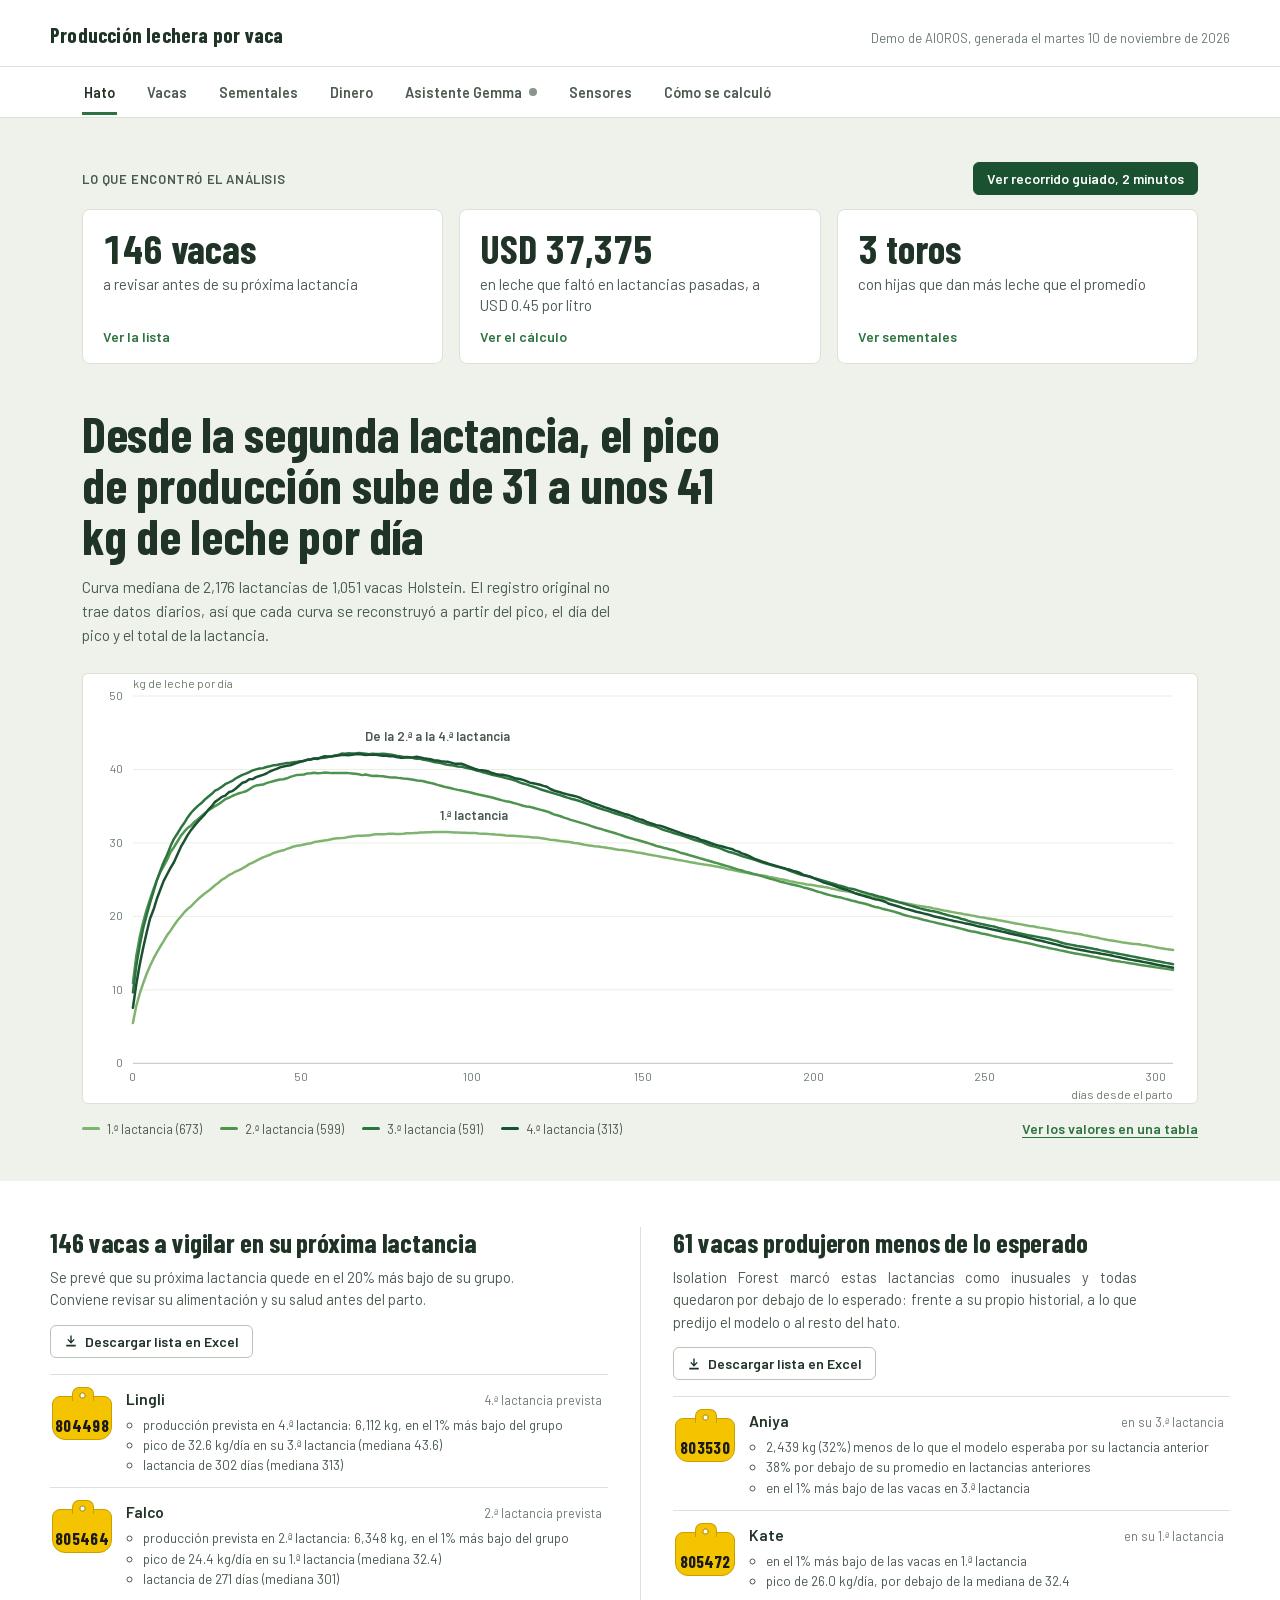
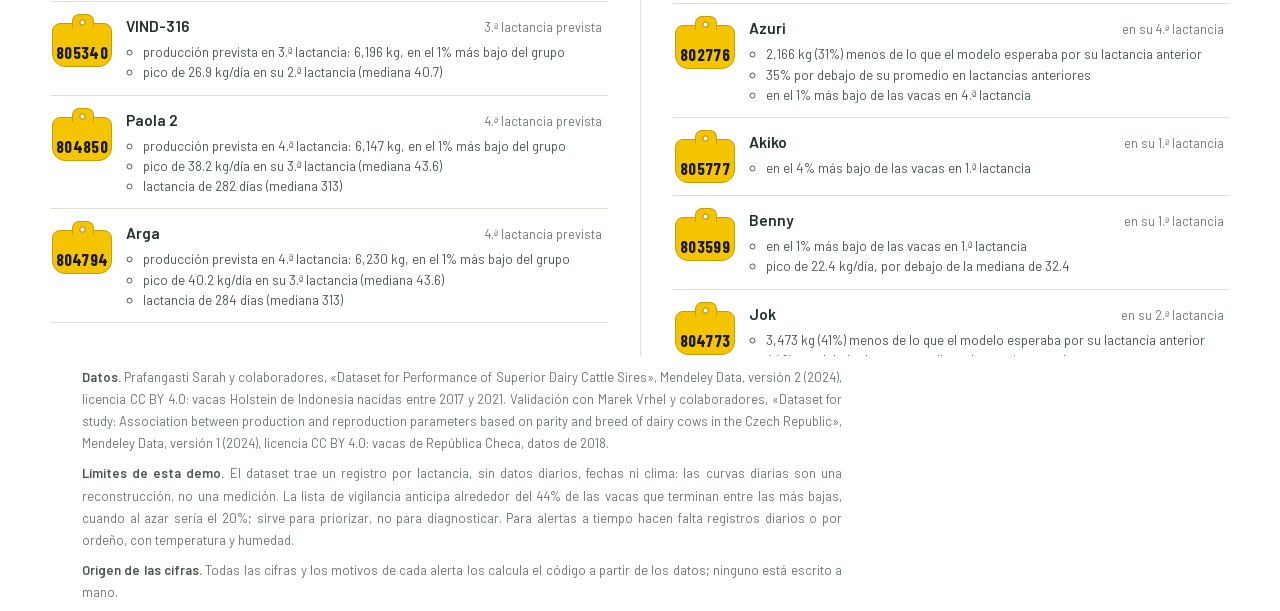
==== commit 8c9469f5: "Gemma en un servidor: Docker, HTTPS y despliegue en Google Cloud - servidor.py: modo servidor (--hos" ====
--- a/index.html
+++ b/index.html
@@ -366,7 +366,7 @@
 
 <header class="ancho top">
   <h1>Producción lechera por vaca</h1>
-  <p>Demo de AIOROS, generada el lunes 9 de noviembre de 2026</p>
+  <p>Demo de AIOROS, generada el martes 10 de noviembre de 2026</p>
 </header>
 <nav class="gamma-nav" aria-label="Secciones del dashboard"><div class="ancho" role="tablist" aria-label="Secciones"><button role="tab" id="tab-hato" aria-controls="panel-hato" data-pestana="hato" aria-selected="false" tabindex="-1">Hato</button><button role="tab" id="tab-vacas" aria-controls="ficha" data-pestana="vacas" aria-selected="false" tabindex="-1">Vacas</button><button role="tab" id="tab-toros" aria-controls="sementales" data-pestana="toros" aria-selected="false" tabindex="-1">Sementales</button><button role="tab" id="tab-dinero" aria-controls="economia" data-pestana="dinero" aria-selected="false" tabindex="-1">Dinero</button><button role="tab" id="tab-gemma" aria-controls="asistente" data-pestana="gemma" aria-selected="false" tabindex="-1">Asistente Gemma<i class="senal" id="senal-gemma" aria-hidden="true"></i></button><button role="tab" id="tab-sensores" aria-controls="seguimiento" data-pestana="sensores" aria-selected="false" tabindex="-1">Sensores<b class="cuenta" id="cuenta-sensores" hidden></b></button><button role="tab" id="tab-metodo" aria-controls="panel-metodo" data-pestana="metodo" aria-selected="false" tabindex="-1">Cómo se calculó</button></div></nav>
 
@@ -798,11 +798,11 @@
 }
 document.querySelectorAll('[data-exportar]').forEach(function(b){ b.addEventListener('click',function(){
   if(b.dataset.exportar==='vigilancia') descargar([['Arete','Nombre','Semental','Última lactancia','Producción prevista siguiente (kg)','Percentil en su grupo','Motivos']]
-    .concat(D.vigilancia.map(function(o){ return [o.vaca,o.nombre,o.semental,o.lact,o.pred,o.percentil,o.motivos.join(' | ')]; })),'vacas_a_vigilar_20261109.csv');
+    .concat(D.vigilancia.map(function(o){ return [o.vaca,o.nombre,o.semental,o.lact,o.pred,o.percentil,o.motivos.join(' | ')]; })),'vacas_a_vigilar_20261110.csv');
   else if(b.dataset.exportar==='sementales') descargar([['Semental','Hijas','Diferencia contra el promedio (kg)','Intervalo 90%, desde (kg)','Intervalo 90%, hasta (kg)','Se distingue del promedio']]
-    .concat(D.sementales.lista.map(function(s){ return [s.semental,s.hijas,s.kg,s.bajo,s.alto,distinto(s)?'sí':'no']; })),'sementales_20261109.csv');
+    .concat(D.sementales.lista.map(function(s){ return [s.semental,s.hijas,s.kg,s.bajo,s.alto,distinto(s)?'sí':'no']; })),'sementales_20261110.csv');
   else descargar([['Arete','Nombre','Semental','Lactancia','Producción (kg)','Esperado (kg)','Puntaje de anomalía','Motivos']]
-    .concat(D.anomalias.map(function(o){ return [o.vaca,o.nombre,o.semental,o.lact,o.corr,o.esp,String(o.puntaje).replace('.',','),o.motivos.join(' | ')]; })),'vacas_baja_produccion_20261109.csv');
+    .concat(D.anomalias.map(function(o){ return [o.vaca,o.nombre,o.semental,o.lact,o.corr,o.esp,String(o.puntaje).replace('.',','),o.motivos.join(' | ')]; })),'vacas_baja_produccion_20261110.csv');
 }); });
 
 // pestañas: una sección a la vez. El enlace (#vacas, #dinero…) abre la pestaña directamente y el
@@ -845,16 +845,18 @@
   "thi_umbral": 68,
   "thi_fuente": "https://dairy.extension.wisc.edu/articles/heat-abatement-investment-scouter-a-new-decision-support-tool-for-dairy-heat-stress-management/",
   "caida_diaria_umbral": 0.2,
-  "caida_dias_consecutivos": 2
-}
-, GAMMA_EJEMPLOS={"chat":{"resumen":{"ambito":"Datos de la demo histórica","hechos":[{"etiqueta":"Vacas en el histórico","valor":1051,"unidad":""},{"etiqueta":"Vacas a vigilar","valor":146,"unidad":""},{"etiqueta":"Lactancias pasadas con baja producción","valor":64,"unidad":""},{"etiqueta":"Vacas con alguna lactancia de baja producción","valor":61,"unidad":""},{"etiqueta":"Error medio del modelo","valor":813,"unidad":"kg corregidos"},{"etiqueta":"De las vacas que terminaron más bajas en su 2.ª lactancia, el modelo había señalado desde la 1.ª","valor":44.3,"unidad":"%"}],"grafica":{"tipo":"lineas","titulo":"Curvas medianas reconstruidas","unidad":"kg/día","etiquetas":[1,2,3,4,5,6,7,8,9,10,11,12,13,14,15,16,17,18,19,20,21,22,23,24,25,26,27,28,29,30,31,32,33,34,35,36,37,38,39,40,41,42,43,44,45,46,47,48,49,50,51,52,53,54,55,56,57,58,59,60,61,62,63,64,65,66,67,68,69,70,71,72,73,74,75,76,77,78,79,80,81,82,83,84,85,86,87,88,89,90,91,92,93,94,95,96,97,98,99,100,101,102,103,104,105,106,107,108,109,110,111,112,113,114,115,116,117,118,119,120,121,122,123,124,125,126,127,128,129,130,131,132,133,134,135,136,137,138,139,140,141,142,143,144,145,146,147,148,149,150,151,152,153,154,155,156,157,158,159,160,161,162,163,164,165,166,167,168,169,170,171,172,173,174,175,176,177,178,179,180,181,182,183,184,185,186,187,188,189,190,191,192,193,194,195,196,197,198,199,200,201,202,203,204,205,206,207,208,209,210,211,212,213,214,215,216,217,218,219,220,221,222,223,224,225,226,227,228,229,230,231,232,233,234,235,236,237,238,239,240,241,242,243,244,245,246,247,248,249,250,251,252,253,254,255,256,257,258,259,260,261,262,263,264,265,266,267,268,269,270,271,272,273,274,275,276,277,278,279,280,281,282,283,284,285,286,287,288,289,290,291,292,293,294,295,296,297,298,299,300,301,302,303,304,305],"series":[{"nombre":"Lactancia 1","valores":[5.47,7.83,9.51,10.89,12.16,13.24,14.24,15.09,15.9,16.63,17.45,18.06,18.75,19.44,19.97,20.53,21.0,21.37,21.88,22.33,22.73,23.1,23.44,23.83,24.22,24.58,24.99,25.25,25.6,25.83,26.1,26.31,26.54,26.81,27.1,27.32,27.56,27.78,28.01,28.2,28.38,28.62,28.77,28.9,29.0,29.18,29.34,29.51,29.61,29.69,29.78,29.88,29.96,30.11,30.18,30.26,30.33,30.4,30.5,30.59,30.62,30.65,30.71,30.81,30.88,30.92,30.96,30.98,31.0,31.02,31.12,31.17,31.17,31.17,31.19,31.25,31.23,31.2,31.2,31.24,31.3,31.32,31.33,31.36,31.41,31.43,31.46,31.46,31.49,31.49,31.49,31.48,31.48,31.46,31.43,31.41,31.39,31.37,31.36,31.35,31.33,31.28,31.24,31.23,31.2,31.18,31.14,31.11,31.08,31.02,30.98,30.97,30.94,30.9,30.86,30.84,30.8,30.75,30.74,30.68,30.6,30.52,30.42,30.39,30.33,30.26,30.21,30.15,30.08,29.98,29.94,29.85,29.76,29.68,29.61,29.54,29.5,29.43,29.37,29.3,29.24,29.14,29.07,29.02,28.97,28.88,28.82,28.74,28.67,28.59,28.48,28.4,28.31,28.23,28.14,28.06,27.98,27.9,27.81,27.72,27.64,27.55,27.46,27.38,27.3,27.2,27.13,27.05,26.99,26.92,26.83,26.75,26.65,26.54,26.41,26.33,26.22,26.13,26.04,25.95,25.86,25.76,25.71,25.63,25.57,25.5,25.37,25.29,25.2,25.1,25.01,24.9,24.8,24.71,24.61,24.53,24.44,24.35,24.29,24.22,24.15,24.07,23.99,23.92,23.81,23.71,23.6,23.51,23.47,23.37,23.26,23.17,23.05,22.96,22.88,22.8,22.72,22.62,22.52,22.42,22.33,22.23,22.12,22.03,21.93,21.85,21.76,21.68,21.59,21.47,21.4,21.34,21.27,21.19,21.09,21.02,20.9,20.79,20.72,20.62,20.54,20.45,20.38,20.3,20.23,20.13,20.05,19.95,19.86,19.79,19.71,19.63,19.56,19.47,19.39,19.31,19.22,19.12,19.04,18.95,18.87,18.78,18.7,18.64,18.56,18.47,18.39,18.31,18.23,18.14,18.06,17.99,17.92,17.84,17.78,17.71,17.62,17.55,17.45,17.35,17.25,17.18,17.08,16.97,16.89,16.8,16.72,16.64,16.56,16.48,16.41,16.35,16.28,16.24,16.19,16.12,16.06,15.98,15.88,15.79,15.71,15.62,15.54,15.48,15.41]},{"nombre":"Lactancia 2","valores":[10.93,14.64,17.24,19.23,20.88,22.29,23.71,24.96,26.02,26.85,27.71,28.77,29.41,30.19,30.95,31.52,32.03,32.38,32.86,33.23,33.64,34.05,34.43,34.7,35.01,35.27,35.59,35.95,36.14,36.39,36.57,36.75,36.88,37.03,37.28,37.62,37.8,37.87,37.94,38.14,38.28,38.4,38.52,38.63,38.67,38.79,38.98,39.12,39.25,39.26,39.31,39.46,39.47,39.55,39.49,39.51,39.56,39.54,39.5,39.5,39.5,39.51,39.52,39.5,39.45,39.42,39.34,39.23,39.31,39.2,39.12,39.15,39.09,39.07,39.0,38.94,38.9,38.89,38.82,38.77,38.72,38.65,38.59,38.5,38.45,38.39,38.25,38.16,38.04,37.9,37.77,37.64,37.54,37.44,37.33,37.21,37.12,37.02,36.93,36.84,36.7,36.57,36.48,36.38,36.29,36.18,36.05,35.91,35.79,35.68,35.61,35.46,35.34,35.2,35.06,34.96,34.9,34.78,34.65,34.53,34.4,34.28,34.11,33.88,33.77,33.63,33.44,33.3,33.14,33.0,32.87,32.73,32.59,32.45,32.28,32.13,31.98,31.87,31.71,31.58,31.45,31.3,31.16,31.0,30.84,30.7,30.58,30.45,30.32,30.19,30.06,29.9,29.76,29.58,29.48,29.34,29.24,29.1,28.99,28.85,28.67,28.56,28.42,28.28,28.15,28.01,27.87,27.74,27.61,27.47,27.34,27.21,27.07,26.93,26.81,26.66,26.49,26.35,26.23,26.08,25.96,25.83,25.71,25.59,25.45,25.3,25.16,25.04,24.9,24.75,24.64,24.52,24.41,24.31,24.2,24.07,23.94,23.83,23.7,23.55,23.38,23.26,23.11,22.98,22.85,22.75,22.63,22.55,22.42,22.3,22.16,22.06,21.93,21.82,21.71,21.57,21.41,21.28,21.19,21.05,20.93,20.82,20.7,20.56,20.42,20.26,20.11,20.0,19.89,19.79,19.67,19.54,19.44,19.32,19.21,19.1,18.98,18.88,18.78,18.67,18.57,18.45,18.33,18.21,18.09,17.98,17.91,17.81,17.68,17.6,17.5,17.38,17.27,17.18,17.07,16.96,16.87,16.79,16.71,16.59,16.49,16.41,16.32,16.21,16.09,15.97,15.87,15.77,15.67,15.57,15.47,15.37,15.27,15.17,15.07,14.98,14.9,14.82,14.74,14.66,14.57,14.48,14.39,14.3,14.21,14.12,14.04,13.96,13.89,13.81,13.73,13.66,13.58,13.51,13.43,13.36,13.28,13.21,13.14,13.06,12.99,12.92,12.85,12.78,12.71]},{"nombre":"Lactancia 3","valores":[9.65,13.3,16.1,18.38,20.15,21.81,23.36,24.9,26.17,27.37,28.38,29.57,30.54,31.28,32.05,32.7,33.46,34.1,34.59,35.04,35.42,35.88,36.28,36.64,37.1,37.33,37.63,37.99,38.22,38.44,38.76,39.02,39.26,39.43,39.65,39.86,40.0,40.13,40.17,40.32,40.44,40.56,40.61,40.7,40.79,40.87,40.91,40.98,41.05,41.13,41.15,41.32,41.33,41.48,41.54,41.56,41.59,41.68,41.78,41.89,41.99,42.16,42.15,42.19,42.16,42.18,42.24,42.19,42.14,42.08,42.13,42.09,42.11,42.14,42.1,42.04,41.96,41.87,41.81,41.7,41.7,41.64,41.54,41.45,41.46,41.31,41.23,41.16,41.02,40.94,40.88,40.75,40.62,40.58,40.5,40.39,40.38,40.25,40.16,40.05,39.92,39.79,39.66,39.55,39.41,39.28,39.16,39.06,38.96,38.82,38.71,38.59,38.44,38.24,38.08,37.96,37.8,37.66,37.48,37.31,37.16,37.02,36.88,36.74,36.61,36.47,36.32,36.17,36.02,35.9,35.77,35.62,35.46,35.28,35.09,34.93,34.75,34.61,34.46,34.33,34.16,34.01,33.86,33.71,33.56,33.41,33.24,33.05,32.89,32.75,32.58,32.44,32.34,32.18,31.97,31.78,31.63,31.49,31.35,31.21,31.08,30.92,30.75,30.58,30.43,30.29,30.16,29.97,29.78,29.61,29.5,29.35,29.18,28.99,28.81,28.7,28.54,28.38,28.21,28.06,27.92,27.79,27.66,27.5,27.33,27.17,27.06,26.93,26.77,26.67,26.55,26.42,26.19,26.05,25.87,25.71,25.58,25.47,25.35,25.21,25.08,24.94,24.81,24.67,24.54,24.41,24.25,24.13,23.99,23.85,23.77,23.66,23.5,23.36,23.24,23.1,22.99,22.84,22.71,22.59,22.48,22.34,22.19,22.07,21.9,21.78,21.64,21.49,21.37,21.23,21.09,20.98,20.87,20.78,20.69,20.59,20.46,20.31,20.18,20.07,19.95,19.85,19.68,19.56,19.42,19.28,19.17,19.07,18.95,18.86,18.77,18.67,18.57,18.43,18.31,18.19,18.07,17.93,17.83,17.71,17.59,17.49,17.4,17.32,17.24,17.15,17.06,16.98,16.87,16.75,16.65,16.48,16.33,16.24,16.15,16.07,15.98,15.89,15.81,15.73,15.65,15.56,15.47,15.37,15.27,15.17,15.07,15.0,14.92,14.82,14.73,14.64,14.55,14.46,14.37,14.28,14.19,14.1,14.02,13.93,13.85,13.76,13.67,13.59,13.49]},{"nombre":"Lactancia 4","valores":[7.55,10.79,13.49,15.74,17.76,19.67,20.89,22.39,23.62,24.82,25.73,26.61,27.37,28.42,29.46,30.24,31.06,31.77,32.35,32.9,33.39,33.89,34.48,34.96,35.59,35.89,36.26,36.43,36.89,37.04,37.37,37.77,38.18,38.33,38.67,38.68,38.96,39.1,39.25,39.44,39.72,39.9,40.07,40.29,40.4,40.49,40.57,40.74,40.89,41.04,41.18,41.3,41.38,41.5,41.43,41.64,41.79,41.77,41.75,41.83,41.9,41.95,41.96,41.92,41.99,42.07,42.09,42.04,41.97,41.98,41.99,42.0,41.93,41.86,41.86,41.8,41.83,41.7,41.6,41.61,41.64,41.62,41.65,41.71,41.63,41.53,41.46,41.39,41.26,41.22,41.13,41.07,41.03,40.92,40.79,40.76,40.77,40.6,40.42,40.24,40.06,39.92,39.89,39.82,39.71,39.51,39.39,39.28,39.26,39.19,39.06,38.91,38.75,38.7,38.58,38.39,38.21,38.11,38.01,37.91,37.76,37.64,37.34,37.13,37.0,36.86,36.71,36.6,36.5,36.38,36.26,36.07,35.85,35.68,35.48,35.33,35.17,35.01,34.84,34.69,34.51,34.37,34.21,34.05,33.89,33.79,33.61,33.39,33.24,33.13,32.9,32.73,32.57,32.42,32.35,32.2,32.03,31.86,31.7,31.53,31.36,31.19,31.03,30.91,30.79,30.65,30.4,30.29,30.12,29.95,29.79,29.66,29.54,29.42,29.3,29.17,28.96,28.81,28.57,28.42,28.23,27.99,27.77,27.61,27.45,27.3,27.14,27.01,26.88,26.74,26.61,26.46,26.34,26.2,26.07,25.89,25.64,25.53,25.41,25.21,25.02,24.8,24.59,24.45,24.32,24.17,23.99,23.82,23.68,23.53,23.35,23.17,23.0,22.86,22.74,22.61,22.45,22.33,22.24,22.12,21.96,21.71,21.57,21.44,21.3,21.16,21.02,20.89,20.76,20.62,20.52,20.41,20.3,20.17,20.02,19.91,19.81,19.7,19.59,19.48,19.37,19.28,19.19,19.08,18.99,18.9,18.78,18.65,18.55,18.47,18.34,18.24,18.15,18.05,17.92,17.82,17.71,17.6,17.5,17.4,17.3,17.19,17.05,16.94,16.82,16.72,16.61,16.5,16.38,16.27,16.15,16.03,15.91,15.8,15.7,15.61,15.52,15.44,15.35,15.25,15.16,15.09,15.01,14.92,14.84,14.75,14.66,14.55,14.47,14.37,14.27,14.16,14.08,14.0,13.91,13.82,13.73,13.64,13.55,13.44,13.35,13.27,13.19,13.1,13.0]}]},"tabla":[],"notas":["Dataset histórico público de Indonesia, no una finca real de Panamá.","Las curvas diarias son reconstrucciones; no observaciones de sensores.","Vigilancia significa baja producción PREVISTA en la próxima lactancia; anomalías son lactancias PASADAS inusuales. Son listas diferentes.","La lista de vigilancia prioriza revisiones y no diagnostica enfermedades."],"vaca_consultada":null,"motor":"ejemplo","respuesta":"El registro permite estimar la siguiente lactancia y separar dos revisiones: vacas con baja producción prevista y lactancias pasadas con resultados inusuales.\n\nHay 146 vacas a vigilar en su próxima lactancia.\n\nLa capacidad para anticipar baja producción es limitada. El modelo detectó el 44.3% de las vacas que terminaron en el grupo más bajo, así que también deja casos sin anticipar. Sirve para priorizar revisiones, no para garantizar resultados."},"vigilancia":{"ambito":"Datos de la demo histórica","hechos":[{"etiqueta":"Vacas en el histórico","valor":1051,"unidad":""},{"etiqueta":"Vacas a vigilar","valor":146,"unidad":""},{"etiqueta":"Lactancias pasadas con baja producción","valor":64,"unidad":""},{"etiqueta":"Vacas con alguna lactancia de baja producción","valor":61,"unidad":""},{"etiqueta":"Error medio del modelo","valor":813,"unidad":"kg corregidos"},{"etiqueta":"De las vacas que terminaron más bajas en su 2.ª lactancia, el modelo había señalado desde la 1.ª","valor":44.3,"unidad":"%"}],"grafica":{"tipo":"barras","titulo":"Vacas a vigilar, siguiente lactancia","unidad":"kg corregidos","etiquetas":["804498","805464","805340","804850","804794","805060","805596","803599","804889","803870"],"series":[{"nombre":"Predicción","valores":[6112,6348,6196,6147,6230,6426,6226,6249,6282,6440]}]},"tabla":[{"vaca":"804498","nombre":"Lingli","semental":"K-M.EpicSave-ET","lact":3,"pred":6112,"percentil":0,"motivos":["producción prevista en 4.ª lactancia: 6,112 kg, en el 1% más bajo del grupo","pico de 32.6 kg/día en su 3.ª lactancia (mediana 43.6)","lactancia de 302 días (mediana 313)"]},{"vaca":"805464","nombre":"Falco","semental":"Coyne PlanetET","lact":1,"pred":6348,"percentil":0,"motivos":["producción prevista en 2.ª lactancia: 6,348 kg, en el 1% más bajo del grupo","pico de 24.4 kg/día en su 1.ª lactancia (mediana 32.4)","lactancia de 271 días (mediana 301)","hija de Coyne PlanetET: sus 79 hijas producen 384 kg menos que el promedio"]},{"vaca":"805340","nombre":"VIND-316","semental":"AK 47","lact":2,"pred":6196,"percentil":1,"motivos":["producción prevista en 3.ª lactancia: 6,196 kg, en el 1% más bajo del grupo","pico de 26.9 kg/día en su 2.ª lactancia (mediana 40.7)"]},{"vaca":"804850","nombre":"Paola 2","semental":"AK 47","lact":3,"pred":6147,"percentil":1,"motivos":["producción prevista en 4.ª lactancia: 6,147 kg, en el 1% más bajo del grupo","pico de 38.2 kg/día en su 3.ª lactancia (mediana 43.6)","lactancia de 282 días (mediana 313)"]},{"vaca":"804794","nombre":"Arga","semental":"Coyne PlanetET","lact":3,"pred":6230,"percentil":1,"motivos":["producción prevista en 4.ª lactancia: 6,230 kg, en el 1% más bajo del grupo","pico de 40.2 kg/día en su 3.ª lactancia (mediana 43.6)","lactancia de 284 días (mediana 313)","hija de Coyne PlanetET: sus 79 hijas producen 384 kg menos que el promedio"]},{"vaca":"805060","nombre":"Arabia","semental":"Coyne PlanetET","lact":1,"pred":6426,"percentil":1,"motivos":["producción prevista en 2.ª lactancia: 6,426 kg, en el 1% más bajo del grupo","pico de 25.0 kg/día en su 1.ª lactancia (mediana 32.4)","lactancia de 273 días (mediana 301)","hija de Coyne PlanetET: sus 79 hijas producen 384 kg menos que el promedio"]},{"vaca":"805596","nombre":"Dacey","semental":"Coyne PlanetET","lact":2,"pred":6226,"percentil":1,"motivos":["producción prevista en 3.ª lactancia: 6,226 kg, en el 1% más bajo del grupo","pico de 31.5 kg/día en su 2.ª lactancia (mediana 40.7)","hija de Coyne PlanetET: sus 79 hijas producen 384 kg menos que el promedio"]},{"vaca":"803599","nombre":"Benny","semental":"W.EpicIcebergET","lact":3,"pred":6249,"percentil":1,"motivos":["producción prevista en 4.ª lactancia: 6,249 kg, en el 1% más bajo del grupo","pico de 36.9 kg/día en su 3.ª lactancia (mediana 43.6)","lactancia de 278 días (mediana 313)"]},{"vaca":"804889","nombre":"KANES","semental":"L.Jet Bowser XA","lact":3,"pred":6282,"percentil":1,"motivos":["producción prevista en 4.ª lactancia: 6,282 kg, en el 1% más bajo del grupo","pico de 37.9 kg/día en su 3.ª lactancia (mediana 43.6)","lactancia de 261 días (mediana 313)"]},{"vaca":"803870","nombre":"Char","semental":"C. Dv. Creeton","lact":1,"pred":6440,"percentil":1,"motivos":["producción prevista en 2.ª lactancia: 6,440 kg, en el 1% más bajo del grupo","pico de 24.2 kg/día en su 1.ª lactancia (mediana 32.4)","lactancia de 272 días (mediana 301)"]}],"notas":["Dataset histórico público de Indonesia, no una finca real de Panamá.","Las curvas diarias son reconstrucciones; no observaciones de sensores.","Vigilancia significa baja producción PREVISTA en la próxima lactancia; anomalías son lactancias PASADAS inusuales. Son listas diferentes.","La lista de vigilancia prioriza revisiones y no diagnostica enfermedades."],"vaca_consultada":null,"motor":"ejemplo","respuesta":"Las primeras de la lista son 804498 (6,112 kg previstos), 805464 (6,348 kg previstos), 805340 (6,196 kg previstos), 804850 (6,147 kg previstos), 804794 (6,230 kg previstos).\n\nLas vacas a vigilar están entre las de menor producción prevista dentro de su grupo de lactancia. Esta clasificación se refiere al futuro; no significa que todas hayan tenido una anomalía histórica.\n\nLa capacidad para anticipar baja producción es limitada. El modelo detectó el 44.3% de las vacas que terminaron en el grupo más bajo, así que también deja casos sin anticipar. Sirve para priorizar revisiones, no para garantizar resultados."},"economia":{"ambito":"Datos de la demo histórica","hechos":[{"etiqueta":"Brecha histórica comparable","valor":37375.44,"unidad":"USD"},{"etiqueta":"Volumen de la brecha","valor":83056.56,"unidad":"litros"},{"etiqueta":"Precio del escenario","valor":0.45,"unidad":"USD/litro"},{"etiqueta":"Lactancias comparables","valor":37,"unidad":""},{"etiqueta":"Anomalías sin base monetizable","valor":27,"unidad":""}],"grafica":{"tipo":"barras","titulo":"Mayor brecha histórica por vaca y lactancia","unidad":"USD","etiquetas":["802061, 4.ª","804773, 2.ª","803449, 4.ª","803431, 3.ª","802086, 4.ª","802778, 3.ª","803957, 2.ª","804668, 3.ª","802852, 4.ª","805646, 2.ª"],"series":[{"nombre":"Brecha estimada","valores":[1651.27,1595.0,1525.62,1410.7,1378.15,1285.77,1265.35,1261.35,1255.51,1215.77]}]},"tabla":[{"vaca":"802061","nombre":"Bobo","lactancia":4,"dias":305,"kg_reconstruidos":7736.44,"kg_esperados":11516,"litros_brecha":3669.48,"valor_brecha":1651.27},{"vaca":"804773","nombre":"Jok","lactancia":2,"dias":305,"kg_reconstruidos":5341.22,"kg_esperados":8992,"litros_brecha":3544.45,"valor_brecha":1595.0},{"vaca":"803449","nombre":"Taksa","lactancia":4,"dias":305,"kg_reconstruidos":7578.02,"kg_esperados":11070,"litros_brecha":3390.27,"valor_brecha":1525.62},{"vaca":"803431","nombre":"Ohaio","lactancia":3,"dias":305,"kg_reconstruidos":9015.06,"kg_esperados":12244,"litros_brecha":3134.89,"valor_brecha":1410.7},{"vaca":"802086","nombre":"SETIA","lactancia":4,"dias":305,"kg_reconstruidos":7363.57,"kg_esperados":10518,"litros_brecha":3062.55,"valor_brecha":1378.15},{"vaca":"802778","nombre":"Jana","lactancia":3,"dias":305,"kg_reconstruidos":9381.01,"kg_esperados":12324,"litros_brecha":2857.27,"valor_brecha":1285.77},{"vaca":"803957","nombre":"POND-149","lactancia":2,"dias":305,"kg_reconstruidos":7399.76,"kg_esperados":10296,"litros_brecha":2811.89,"valor_brecha":1265.35},{"vaca":"804668","nombre":"Bobo","lactancia":3,"dias":305,"kg_reconstruidos":6182.91,"kg_esperados":9070,"litros_brecha":2803.0,"valor_brecha":1261.35},{"vaca":"802852","nombre":"Sakha","lactancia":4,"dias":305,"kg_reconstruidos":6829.28,"kg_esperados":9703,"litros_brecha":2790.02,"valor_brecha":1255.51},{"vaca":"805646","nombre":"Zamira","lactancia":2,"dias":305,"kg_reconstruidos":6580.25,"kg_esperados":9363,"litros_brecha":2701.7,"valor_brecha":1215.77}],"notas":["Dataset histórico público de Indonesia, no una finca real de Panamá.","Las curvas diarias son reconstrucciones; no observaciones de sensores.","Vigilancia significa baja producción PREVISTA en la próxima lactancia; anomalías son lactancias PASADAS inusuales. Son listas diferentes.","La lista de vigilancia prioriza revisiones y no diagnostica enfermedades.","Escenario de ingreso bruto a precio constante; no es pérdida demostrada, ganancia ni total anual. Solo lactancias anómalas con curva y predicción comparables, hasta 305 días. Datos públicos de Indonesia; el precio ilustrativo es de Panamá."],"vaca_consultada":null,"motor":"ejemplo","respuesta":"Al precio de 0.45 USD por litro, la leche que faltó en las lactancias comparables equivale a 83,057 litros, unos USD 37,375.44 de ingreso bruto en 37 lactancias.\n\nLa tarjeta muestra cuánto representa la diferencia entre la producción reconstruida y la esperada al precio elegido. Es un escenario de ingreso bruto; no es ganancia ni una pérdida económica demostrada.\n\nEl precio inicial es una referencia pública de la leche grado C en Panamá. Sustitúyelo por el precio del contrato de la finca para obtener un escenario pertinente."},"sementales":{"ambito":"Datos de la demo histórica","hechos":[{"etiqueta":"Sementales comparables","valor":23,"unidad":""},{"etiqueta":"Mínimo de hijas","valor":10,"unidad":""}],"grafica":{"tipo":"barras","titulo":"Hijas frente al promedio del hato","unidad":"kg corregidos","etiquetas":["O.S.Elmer-XA","L. Muscadet XA","M.Z.Merlin.-XA","S. Gypsy B.","C. Toyjet","Brasilia","MR MUDD - XA","L.Jet Bowser XA","Jenny S.TrumpXA","DILLION","K-M.EpicSave-ET","L.Jet Bowser-ET","Horst MONTNEY","AK 47","Jenny S.TrumpET","C. Starlight","W.EpicIcebergET","K. Big Time","C. Dv. Creeton","Ziggy VS Whisky","Longlife","Coyne PlanetET","L.S Titanic"],"series":[{"nombre":"Diferencia","valores":[1006,628,462,371,364,302,228,59,39,31,17,9,-26,-33,-100,-112,-216,-264,-275,-276,-341,-384,-665]}]},"tabla":[{"semental":"O.S.Elmer-XA","hijas":13,"kg":1006,"bajo":536,"alto":1476},{"semental":"L. Muscadet XA","hijas":16,"kg":628,"bajo":198,"alto":1058},{"semental":"M.Z.Merlin.-XA","hijas":10,"kg":462,"bajo":-223,"alto":1146},{"semental":"S. Gypsy B.","hijas":23,"kg":371,"bajo":-19,"alto":760},{"semental":"C. Toyjet","hijas":17,"kg":364,"bajo":-43,"alto":771},{"semental":"Brasilia","hijas":27,"kg":302,"bajo":52,"alto":552},{"semental":"MR MUDD - XA","hijas":39,"kg":228,"bajo":-60,"alto":516},{"semental":"L.Jet Bowser XA","hijas":68,"kg":59,"bajo":-130,"alto":249},{"semental":"Jenny S.TrumpXA","hijas":41,"kg":39,"bajo":-197,"alto":275},{"semental":"DILLION","hijas":29,"kg":31,"bajo":-205,"alto":266},{"semental":"K-M.EpicSave-ET","hijas":11,"kg":17,"bajo":-458,"alto":491},{"semental":"L.Jet Bowser-ET","hijas":56,"kg":9,"bajo":-260,"alto":278},{"semental":"Horst MONTNEY","hijas":36,"kg":-26,"bajo":-236,"alto":183},{"semental":"AK 47","hijas":125,"kg":-33,"bajo":-170,"alto":104},{"semental":"Jenny S.TrumpET","hijas":30,"kg":-100,"bajo":-346,"alto":145},{"semental":"C. Starlight","hijas":16,"kg":-112,"bajo":-599,"alto":374},{"semental":"W.EpicIcebergET","hijas":10,"kg":-216,"bajo":-877,"alto":445},{"semental":"K. Big Time","hijas":16,"kg":-264,"bajo":-476,"alto":-53},{"semental":"C. Dv. Creeton","hijas":26,"kg":-275,"bajo":-559,"alto":8},{"semental":"Ziggy VS Whisky","hijas":16,"kg":-276,"bajo":-629,"alto":76},{"semental":"Longlife","hijas":13,"kg":-341,"bajo":-692,"alto":9},{"semental":"Coyne PlanetET","hijas":79,"kg":-384,"bajo":-545,"alto":-223},{"semental":"L.S Titanic","hijas":12,"kg":-665,"bajo":-1014,"alto":-317}],"notas":["Dataset histórico público de Indonesia, no una finca real de Panamá.","Las curvas diarias son reconstrucciones; no observaciones de sensores.","Vigilancia significa baja producción PREVISTA en la próxima lactancia; anomalías son lactancias PASADAS inusuales. Son listas diferentes.","La lista de vigilancia prioriza revisiones y no diagnostica enfermedades.","No es una evaluación genética oficial; no se controla año, alimentación ni manejo. Los intervalos están en la tabla."],"vaca_consultada":null,"motor":"ejemplo","respuesta":"Por encima del promedio se distinguen O.S.Elmer-XA (+1,006 kg), L. Muscadet XA (+628 kg), Brasilia (+302 kg); por debajo, L.S Titanic (-665 kg), Coyne PlanetET (-384 kg), K. Big Time (-264 kg). Los demás no se distinguen del promedio con estos datos.\n\nLa gráfica compara la producción de las hijas de cada semental con el promedio de su grupo de lactancia. Un intervalo que cruza cero no permite distinguir al semental del promedio con estos datos.\n\nEsta comparación no es una evaluación genética oficial: no controla diferencias de año, manejo o alimentación. Conviene usarla para hacer preguntas y contrastar registros, no para descartar un toro por sí sola."},"sensores":{"ambito":"Datos de demo","hechos":[{"etiqueta":"Eventos recibidos","valor":46,"unidad":""},{"etiqueta":"Alertas activas","valor":2,"unidad":""},{"etiqueta":"Última producción, vaca DEMO-001","valor":21.27,"unidad":"kg/día"},{"etiqueta":"Fecha del último total","valor":"2026-11-09","unidad":""},{"etiqueta":"Cierre experimental a 305 días","valor":7576.05,"unidad":"kg reales"},{"etiqueta":"Índice de calor (THI), corral-demo","valor":86.08,"unidad":""}],"grafica":{"tipo":"lineas","titulo":"Producción diaria de la vaca DEMO-001","unidad":"kg/día","etiquetas":[1,2,3,4,5,6,7,8,9,10,11,12,13,14,15,16,17,18,19,20,21,22,23,24,25,26,27,28,29,30,31,32,33,34,35,36,37,38,39,40,41,42,43,44,45],"series":[{"nombre":"Simulada","valores":[10.29,13.8,15.92,17.33,18.71,20.35,22.2,23.58,24.21,24.34,24.8,26.08,27.37,28.52,28.98,28.77,28.7,29.18,30.35,31.33,31.65,31.32,30.95,31.14,32.09,33.12,33.59,33.32,32.65,32.58,33.28,34.32,34.85,34.56,33.9,33.68,34.17,35.12,35.82,35.8,35.07,34.45,34.64,21.25,21.27]}]},"tabla":[{"tipo":"calor","referencia":"corral-demo","mensaje":"THI por encima del umbral de revisión; comprobar agua, sombra y ventilación.","valor":86.08,"umbral":68},{"tipo":"produccion","referencia":"DEMO-001","mensaje":"Dos días con caída superior al 20% frente a los siete días previos. Revisar el registro y el manejo; no identifica la causa.","valor":21.27,"unidad":"kg/día"}],"notas":["Reglas exploratorias sin validación de campo. No diagnostican mastitis ni otras enfermedades. Los datos simulados se almacenan separados de los reales.","Ámbito: demo. SIMULACIÓN, no son datos reales.","Curva del hato escalada con los primeros 30–60 días; proyección experimental sin intervalo validado.","Sensor corral-demo: lectura reciente. Umbral exploratorio: 68."],"vaca_consultada":null,"motor":"ejemplo","respuesta":"La vista usa los últimos registros recibidos del ámbito seleccionado. Las lecturas ambientales antiguas y los totales diarios desactualizados no generan alertas activas.\n\ncorral-demo: THI por encima del umbral de revisión; comprobar agua, sombra y ventilación.\n\nDEMO-001: Dos días con caída superior al 20% frente a los siete días previos. Revisar el registro y el manejo; no identifica la causa.\n\nLa proyección temprana escala la curva del hato con los primeros registros completos desde el parto. Es experimental, no usa TimesFM ni Chronos, y no tiene un intervalo de error validado en una finca real."},"vaca":{"ambito":"Vaca 803530","hechos":[{"etiqueta":"Arete consultado","valor":"803530","unidad":""},{"etiqueta":"Nombre","valor":"Aniya","unidad":""},{"etiqueta":"Semental","valor":"Bull Mix","unidad":""},{"etiqueta":"Estado de vigilancia","valor":"Fuera de la lista de vigilancia","unidad":""},{"etiqueta":"Siguiente lactancia prevista","valor":7286,"unidad":"kg corregidos"}],"grafica":{"tipo":"lineas","titulo":"Curvas reconstruidas de la vaca 803530","unidad":"kg/día","etiquetas":[1,2,3,4,5,6,7,8,9,10,11,12,13,14,15,16,17,18,19,20,21,22,23,24,25,26,27,28,29,30,31,32,33,34,35,36,37,38,39,40,41,42,43,44,45,46,47,48,49,50,51,52,53,54,55,56,57,58,59,60,61,62,63,64,65,66,67,68,69,70,71,72,73,74,75,76,77,78,79,80,81,82,83,84,85,86,87,88,89,90,91,92,93,94,95,96,97,98,99,100,101,102,103,104,105,106,107,108,109,110,111,112,113,114,115,116,117,118,119,120,121,122,123,124,125,126,127,128,129,130,131,132,133,134,135,136,137,138,139,140,141,142,143,144,145,146,147,148,149,150,151,152,153,154,155,156,157,158,159,160,161,162,163,164,165,166,167,168,169,170,171,172,173,174,175,176,177,178,179,180,181,182,183,184,185,186,187,188,189,190,191,192,193,194,195,196,197,198,199,200,201,202,203,204,205,206,207,208,209,210,211,212,213,214,215,216,217,218,219,220,221,222,223,224,225,226,227,228,229,230,231,232,233,234,235,236,237,238,239,240,241,242,243,244,245,246,247,248,249,250,251,252,253,254,255,256,257,258,259,260,261,262,263,264,265,266,267,268,269,270,271,272,273,274,275,276,277,278,279,280,281,282,283,284,285,286,287,288,289,290,291,292,293,294,295,296,297,298,299,300,301,302,303,304,305],"series":[{"nombre":"Lactancia 1","valores":[6.54,9.23,11.26,12.93,14.37,15.64,16.78,17.82,18.78,19.65,20.47,21.23,21.94,22.6,23.23,23.81,24.37,24.89,25.38,25.85,26.29,26.71,27.11,27.49,27.85,28.19,28.51,28.81,29.1,29.38,29.64,29.89,30.12,30.34,30.55,30.75,30.94,31.12,31.29,31.45,31.59,31.73,31.87,31.99,32.11,32.21,32.31,32.41,32.49,32.57,32.65,32.71,32.77,32.83,32.88,32.92,32.96,32.99,33.02,33.05,33.07,33.08,33.09,33.1,33.1,33.1,33.09,33.08,33.07,33.05,33.03,33.01,32.98,32.95,32.92,32.88,32.85,32.8,32.76,32.71,32.66,32.61,32.56,32.5,32.44,32.38,32.32,32.25,32.19,32.12,32.05,31.98,31.9,31.83,31.75,31.67,31.59,31.51,31.42,31.34,31.25,31.16,31.07,30.98,30.89,30.8,30.71,30.61,30.52,30.42,30.32,30.22,30.12,30.02,29.92,29.82,29.72,29.61,29.51,29.4,29.3,29.19,29.08,28.98,28.87,28.76,28.65,28.54,28.43,28.32,28.21,28.1,27.99,27.87,27.76,27.65,27.54,27.42,27.31,27.2,27.08,26.97,26.85,26.74,26.62,26.51,26.39,26.28,26.16,26.05,25.93,25.82,25.7,25.59,25.47,25.35,25.24,25.12,25.01,24.89,24.78,24.66,24.55,24.43,24.32,24.2,24.08,23.97,23.86,23.74,23.63,23.51,23.4,23.28,23.17,23.06,22.94,22.83,22.72,22.6,22.49,22.38,22.26,22.15,22.04,21.93,21.82,21.71,21.6,21.48,21.37,21.26,21.15,21.04,20.94,20.83,20.72,20.61,20.5,20.39,20.29,20.18,20.07,19.97,19.86,19.75,19.65,19.54,19.44,19.33,19.23,19.13,19.02,18.92,18.82,18.71,18.61,18.51,18.41,18.31,18.21,18.11,18.01,17.91,17.81,17.71,17.61,17.51,17.41,17.32,17.22,17.12,17.03,16.93,16.84,16.74,16.65,16.55,16.46,16.36,16.27,16.18,16.09,15.99,15.9,15.81,15.72,15.63,15.54,15.45,15.36,15.27,15.18,15.1,15.01,14.92,14.84,14.75,14.66,14.58,14.49,14.41,14.32,14.24,14.15,14.07,13.99,13.91,13.82,13.74,13.66,13.58,13.5,13.42,13.34,13.26,13.18,13.1,13.02,12.95,12.87,12.79,12.71,12.64,12.56,12.49,12.41,12.34,12.26,12.19,12.11,12.04,11.97,11.89,11.82,11.75,11.68,11.61,11.54,11.47]},{"nombre":"Lactancia 2","valores":[15.13,19.14,21.89,24.03,25.79,27.29,28.59,29.74,30.77,31.69,32.53,33.3,34.0,34.64,35.23,35.78,36.28,36.75,37.19,37.59,37.96,38.31,38.63,38.93,39.21,39.47,39.71,39.93,40.14,40.33,40.5,40.66,40.81,40.94,41.07,41.18,41.28,41.37,41.45,41.52,41.58,41.64,41.68,41.72,41.75,41.77,41.79,41.8,41.8,41.8,41.79,41.77,41.75,41.73,41.7,41.66,41.62,41.58,41.53,41.48,41.42,41.36,41.3,41.23,41.16,41.09,41.01,40.93,40.85,40.76,40.68,40.59,40.49,40.4,40.3,40.2,40.09,39.99,39.88,39.77,39.66,39.55,39.44,39.32,39.2,39.08,38.96,38.84,38.72,38.59,38.47,38.34,38.21,38.08,37.95,37.82,37.69,37.56,37.42,37.29,37.15,37.01,36.88,36.74,36.6,36.46,36.32,36.18,36.04,35.9,35.76,35.61,35.47,35.33,35.18,35.04,34.9,34.75,34.61,34.46,34.32,34.17,34.03,33.88,33.73,33.59,33.44,33.29,33.15,33.0,32.86,32.71,32.56,32.42,32.27,32.12,31.98,31.83,31.68,31.54,31.39,31.25,31.1,30.96,30.81,30.67,30.52,30.38,30.23,30.09,29.94,29.8,29.66,29.51,29.37,29.23,29.08,28.94,28.8,28.66,28.52,28.37,28.23,28.09,27.95,27.81,27.67,27.53,27.4,27.26,27.12,26.98,26.85,26.71,26.57,26.44,26.3,26.17,26.03,25.9,25.76,25.63,25.5,25.36,25.23,25.1,24.97,24.84,24.71,24.58,24.45,24.32,24.19,24.06,23.93,23.8,23.68,23.55,23.43,23.3,23.17,23.05,22.93,22.8,22.68,22.56,22.43,22.31,22.19,22.07,21.95,21.83,21.71,21.59,21.47,21.36,21.24,21.12,21.01,20.89,20.77,20.66,20.55,20.43,20.32,20.21,20.09,19.98,19.87,19.76,19.65,19.54,19.43,19.32,19.21,19.1,19.0,18.89,18.78,18.68,18.57,18.47,18.36,18.26,18.15,18.05,17.95,17.84,17.74,17.64,17.54,17.44,17.34,17.24,17.14,17.04,16.95,16.85,16.75,16.66,16.56,16.46,16.37,16.27,16.18,16.09,15.99,15.9,15.81,15.72,15.63,15.53,15.44,15.35,15.26,15.18,15.09,15.0,14.91,14.82,14.74,14.65,14.56,14.48,14.39,14.31,14.22,14.14,14.06,13.97,13.89,13.81,13.73,13.65,13.57,13.49,13.41,13.33]},{"nombre":"Lactancia 3","valores":[19.31,22.54,24.59,26.09,27.26,28.22,29.02,29.69,30.27,30.77,31.2,31.58,31.91,32.2,32.46,32.68,32.87,33.04,33.18,33.3,33.4,33.49,33.56,33.61,33.65,33.68,33.69,33.7,33.7,33.68,33.66,33.63,33.59,33.54,33.49,33.43,33.36,33.29,33.22,33.13,33.05,32.96,32.86,32.77,32.66,32.56,32.45,32.34,32.22,32.11,31.99,31.86,31.74,31.61,31.48,31.35,31.22,31.09,30.95,30.81,30.67,30.53,30.39,30.25,30.11,29.96,29.82,29.67,29.52,29.38,29.23,29.08,28.93,28.78,28.63,28.48,28.33,28.18,28.02,27.87,27.72,27.57,27.41,27.26,27.11,26.96,26.8,26.65,26.5,26.35,26.19,26.04,25.89,25.74,25.59,25.43,25.28,25.13,24.98,24.83,24.68,24.53,24.38,24.23,24.08,23.94,23.79,23.64,23.49,23.35,23.2,23.06,22.91,22.77,22.62,22.48,22.34,22.19,22.05,21.91,21.77,21.63,21.49,21.35,21.21,21.07,20.94,20.8,20.66,20.53,20.39,20.26,20.13,19.99,19.86,19.73,19.6,19.47,19.34,19.21,19.08,18.95,18.82,18.69,18.57,18.44,18.32,18.19,18.07,17.95,17.83,17.7,17.58,17.46,17.34,17.22,17.11,16.99,16.87,16.75,16.64,16.52,16.41,16.29,16.18,16.07,15.96,15.85,15.74,15.63,15.52,15.41,15.3,15.19,15.09,14.98,14.87,14.77,14.66,14.56,14.46,14.36,14.25,14.15,14.05,13.95,13.85,13.75,13.66,13.56,13.46,13.37,13.27,13.18,13.08,12.99,12.89,12.8,12.71,12.62,12.53,12.44,12.35,12.26,12.17,12.08,11.99,11.91,11.82,11.74,11.65,11.57,11.48,11.4,11.31,11.23,11.15,11.07,10.99,10.91,10.83,10.75,10.67,10.59,10.52,10.44,10.36,10.29,10.21,10.13,10.06,9.99,9.91,9.84,9.77,9.7,9.62,9.55,9.48,9.41,9.34,9.27,9.2,9.14,9.07,9.0,8.93,8.87,8.8,8.74,8.67,8.61,8.54,8.48,8.42,8.35,8.29,8.23,8.17,8.11,8.05,7.99,7.93,7.87,7.81,7.75,7.69,7.63,7.58,7.52,7.46,7.41,7.35,7.3,7.24,7.19,7.13,7.08,7.03,6.97,6.92,6.87,6.82,6.77,6.72,6.66,6.61,6.56,6.51,6.47,6.42,6.37,6.32,6.27,6.22,6.18,6.13,6.08,6.04,5.99,5.95,5.9,5.86,5.81,5.77]}]},"tabla":[{"lactancia":1,"kg_corregidos":7864,"esperado_kg":null,"pico_kg_dia":33.1,"alerta":false},{"lactancia":2,"kg_corregidos":8556,"esperado_kg":7596,"pico_kg_dia":41.8,"alerta":false},{"lactancia":3,"kg_corregidos":5096,"esperado_kg":7535,"pico_kg_dia":33.7,"alerta":true}],"notas":["Dataset histórico público de Indonesia, no una finca real de Panamá.","Las curvas diarias son reconstrucciones; no observaciones de sensores.","Vigilancia significa baja producción PREVISTA en la próxima lactancia; anomalías son lactancias PASADAS inusuales. Son listas diferentes.","La lista de vigilancia prioriza revisiones y no diagnostica enfermedades.","2,439 kg (32%) menos de lo que el modelo esperaba por su lactancia anterior; 38% por debajo de su promedio en lactancias anteriores; en el 1% más bajo de las vacas en 3.ª lactancia; pico de 33.7 kg/día, por debajo de la mediana de 43.6"],"vaca_consultada":"803530","motor":"ejemplo","respuesta":"La vaca 803530 (Aniya), hija de Bull Mix, produjo en su 1.ª lactancia, 7,864 kg corregidos; en su 2.ª lactancia, 8,556 kg corregidos frente a 7,596 esperados; en su 3.ª lactancia, 5,096 kg corregidos frente a 7,535 esperados, por debajo de lo esperado. Para su siguiente lactancia se prevén 7,286 kg corregidos.\n\nHay baja producción histórica señalada en la lactancia 3. Es una observación de lactancias ya terminadas, no una alerta clínica actual.\n\nEsta vaca no está en la lista de vigilancia futura. Una anomalía histórica no implica automáticamente que deba aparecer en esa otra lista."}},"sensores":{"finca":"demo","simulado":true,"eventos":46,"ambiente":[{"clave":"corral-demo:2026-11-10T04:53:49+00:00","finca":"demo","humedad_pct":80.0,"id":"clima-20261110T045349","orden":"2026-11-10T04:53:49+00:00","simulado":true,"temperatura_c":32.0,"thi":86.08,"timestamp":"2026-11-10T04:53:49+00:00","tipo":"ambiente","zona":"corral-demo","desactualizado":false,"sobre_umbral":true}],"vacas":[{"vaca":"DEMO-001","lactancia":2,"parto_estimado":"2026-09-26","fecha":"2026-11-09","ultimo_kg":21.27,"desactualizado":false,"alerta":true,"registros":45,"proyeccion":{"disponible":true,"kg_305":7576.05,"dias_observados":45,"dias_ajuste":45,"metodo":"Curva del hato escalada con los primeros 30–60 días; proyección experimental sin intervalo validado.","curva":[9.83,13.17,15.51,17.3,18.78,20.05,21.33,22.45,23.41,24.15,24.93,25.88,26.46,27.16,27.84,28.35,28.81,29.13,29.56,29.89,30.26,30.63,30.97,31.22,31.49,31.73,32.02,32.34,32.51,32.74,32.9,33.06,33.18,33.31,33.54,33.84,34.0,34.07,34.13,34.31,34.44,34.54,34.65,34.75,34.79,34.89,35.07,35.19,35.31,35.32,35.36,35.5,35.51,35.58,35.52,35.54,35.59,35.57,35.53,35.53,35.53,35.54,35.55,35.53,35.49,35.46,35.39,35.29,35.36,35.26,35.19,35.22,35.16,35.15,35.08,35.03,34.99,34.98,34.92,34.88,34.83,34.77,34.71,34.63,34.59,34.53,34.41,34.33,34.22,34.09,33.98,33.86,33.77,33.68,33.58,33.47,33.39,33.3,33.22,33.14,33.01,32.9,32.82,32.73,32.65,32.55,32.43,32.3,32.2,32.1,32.03,31.9,31.79,31.66,31.54,31.45,31.4,31.29,31.17,31.06,30.95,30.84,30.68,30.48,30.38,30.25,30.08,29.96,29.81,29.69,29.57,29.44,29.32,29.19,29.04,28.9,28.77,28.67,28.53,28.41,28.29,28.16,28.03,27.89,27.74,27.62,27.51,27.39,27.27,27.16,27.04,26.9,26.77,26.61,26.52,26.39,26.3,26.18,26.08,25.95,25.79,25.69,25.57,25.44,25.32,25.2,25.07,24.95,24.84,24.71,24.59,24.48,24.35,24.23,24.12,23.98,23.83,23.7,23.6,23.46,23.35,23.24,23.13,23.02,22.89,22.76,22.63,22.53,22.4,22.26,22.17,22.06,21.96,21.87,21.77,21.65,21.54,21.44,21.32,21.18,21.03,20.92,20.79,20.67,20.56,20.47,20.36,20.29,20.17,20.06,19.93,19.84,19.73,19.63,19.53,19.4,19.26,19.14,19.06,18.94,18.83,18.73,18.62,18.5,18.37,18.23,18.09,17.99,17.89,17.8,17.69,17.58,17.49,17.38,17.28,17.18,17.07,16.98,16.89,16.79,16.71,16.6,16.49,16.38,16.27,16.17,16.11,16.02,15.9,15.83,15.74,15.63,15.54,15.45,15.36,15.26,15.18,15.1,15.03,14.92,14.83,14.76,14.68,14.58,14.47,14.37,14.28,14.19,14.1,14.01,13.92,13.83,13.74,13.65,13.56,13.48,13.4,13.33,13.26,13.19,13.11,13.03,12.94,12.86,12.78,12.7,12.63,12.56,12.5,12.42,12.35,12.29,12.22,12.15,12.08,12.02,11.95,11.88,11.82,11.75,11.69,11.62,11.56,11.5,11.43]},"serie":[{"dia":1,"kg":10.29,"fecha":"2026-09-26"},{"dia":2,"kg":13.8,"fecha":"2026-09-27"},{"dia":3,"kg":15.92,"fecha":"2026-09-28"},{"dia":4,"kg":17.33,"fecha":"2026-09-29"},{"dia":5,"kg":18.71,"fecha":"2026-09-30"},{"dia":6,"kg":20.35,"fecha":"2026-10-01"},{"dia":7,"kg":22.2,"fecha":"2026-10-02"},{"dia":8,"kg":23.58,"fecha":"2026-10-03"},{"dia":9,"kg":24.21,"fecha":"2026-10-04"},{"dia":10,"kg":24.34,"fecha":"2026-10-05"},{"dia":11,"kg":24.8,"fecha":"2026-10-06"},{"dia":12,"kg":26.08,"fecha":"2026-10-07"},{"dia":13,"kg":27.37,"fecha":"2026-10-08"},{"dia":14,"kg":28.52,"fecha":"2026-10-09"},{"dia":15,"kg":28.98,"fecha":"2026-10-10"},{"dia":16,"kg":28.77,"fecha":"2026-10-11"},{"dia":17,"kg":28.7,"fecha":"2026-10-12"},{"dia":18,"kg":29.18,"fecha":"2026-10-13"},{"dia":19,"kg":30.35,"fecha":"2026-10-14"},{"dia":20,"kg":31.33,"fecha":"2026-10-15"},{"dia":21,"kg":31.65,"fecha":"2026-10-16"},{"dia":22,"kg":31.32,"fecha":"2026-10-17"},{"dia":23,"kg":30.95,"fecha":"2026-10-18"},{"dia":24,"kg":31.14,"fecha":"2026-10-19"},{"dia":25,"kg":32.09,"fecha":"2026-10-20"},{"dia":26,"kg":33.12,"fecha":"2026-10-21"},{"dia":27,"kg":33.59,"fecha":"2026-10-22"},{"dia":28,"kg":33.32,"fecha":"2026-10-23"},{"dia":29,"kg":32.65,"fecha":"2026-10-24"},{"dia":30,"kg":32.58,"fecha":"2026-10-25"},{"dia":31,"kg":33.28,"fecha":"2026-10-26"},{"dia":32,"kg":34.32,"fecha":"2026-10-27"},{"dia":33,"kg":34.85,"fecha":"2026-10-28"},{"dia":34,"kg":34.56,"fecha":"2026-10-29"},{"dia":35,"kg":33.9,"fecha":"2026-10-30"},{"dia":36,"kg":33.68,"fecha":"2026-10-31"},{"dia":37,"kg":34.17,"fecha":"2026-11-01"},{"dia":38,"kg":35.12,"fecha":"2026-11-02"},{"dia":39,"kg":35.82,"fecha":"2026-11-03"},{"dia":40,"kg":35.8,"fecha":"2026-11-04"},{"dia":41,"kg":35.07,"fecha":"2026-11-05"},{"dia":42,"kg":34.45,"fecha":"2026-11-06"},{"dia":43,"kg":34.64,"fecha":"2026-11-07"},{"dia":44,"kg":21.25,"fecha":"2026-11-08"},{"dia":45,"kg":21.27,"fecha":"2026-11-09"}]}],"alertas":[{"tipo":"calor","referencia":"corral-demo","mensaje":"THI por encima del umbral de revisión; comprobar agua, sombra y ventilación.","valor":86.08,"umbral":68},{"tipo":"produccion","referencia":"DEMO-001","mensaje":"Dos días con caída superior al 20% frente a los siete días previos. Revisar el registro y el manejo; no identifica la causa.","valor":21.27,"unidad":"kg/día"}],"predicciones":[],"nota":"Reglas exploratorias sin validación de campo. No diagnostican mastitis ni otras enfermedades. Los datos simulados se almacenan separados de los reales.","actualizado":"2026-11-10T04:53:49.135195+00:00"}};
+  "caida_dias_consecutivos": 2,
+  "servidor_gemma": "",
+  "servidor_gemma_descripcion": "Dirección del servidor de Gemma (por ejemplo https://gemma.aioros.tech) cuando este dashboard se publica en otra página. Vacío: usa el servidor que entrega la página."
+}
+, GAMMA_EJEMPLOS={"chat":{"resumen":{"ambito":"Datos de la demo histórica","hechos":[{"etiqueta":"Vacas en el histórico","valor":1051,"unidad":""},{"etiqueta":"Vacas a vigilar","valor":146,"unidad":""},{"etiqueta":"Lactancias pasadas con baja producción","valor":64,"unidad":""},{"etiqueta":"Vacas con alguna lactancia de baja producción","valor":61,"unidad":""},{"etiqueta":"Error medio del modelo","valor":813,"unidad":"kg corregidos"},{"etiqueta":"De las vacas que terminaron más bajas en su 2.ª lactancia, el modelo había señalado desde la 1.ª","valor":44.3,"unidad":"%"}],"grafica":{"tipo":"lineas","titulo":"Curvas medianas reconstruidas","unidad":"kg/día","etiquetas":[1,2,3,4,5,6,7,8,9,10,11,12,13,14,15,16,17,18,19,20,21,22,23,24,25,26,27,28,29,30,31,32,33,34,35,36,37,38,39,40,41,42,43,44,45,46,47,48,49,50,51,52,53,54,55,56,57,58,59,60,61,62,63,64,65,66,67,68,69,70,71,72,73,74,75,76,77,78,79,80,81,82,83,84,85,86,87,88,89,90,91,92,93,94,95,96,97,98,99,100,101,102,103,104,105,106,107,108,109,110,111,112,113,114,115,116,117,118,119,120,121,122,123,124,125,126,127,128,129,130,131,132,133,134,135,136,137,138,139,140,141,142,143,144,145,146,147,148,149,150,151,152,153,154,155,156,157,158,159,160,161,162,163,164,165,166,167,168,169,170,171,172,173,174,175,176,177,178,179,180,181,182,183,184,185,186,187,188,189,190,191,192,193,194,195,196,197,198,199,200,201,202,203,204,205,206,207,208,209,210,211,212,213,214,215,216,217,218,219,220,221,222,223,224,225,226,227,228,229,230,231,232,233,234,235,236,237,238,239,240,241,242,243,244,245,246,247,248,249,250,251,252,253,254,255,256,257,258,259,260,261,262,263,264,265,266,267,268,269,270,271,272,273,274,275,276,277,278,279,280,281,282,283,284,285,286,287,288,289,290,291,292,293,294,295,296,297,298,299,300,301,302,303,304,305],"series":[{"nombre":"Lactancia 1","valores":[5.47,7.83,9.51,10.89,12.16,13.24,14.24,15.09,15.9,16.63,17.45,18.06,18.75,19.44,19.97,20.53,21.0,21.37,21.88,22.33,22.73,23.1,23.44,23.83,24.22,24.58,24.99,25.25,25.6,25.83,26.1,26.31,26.54,26.81,27.1,27.32,27.56,27.78,28.01,28.2,28.38,28.62,28.77,28.9,29.0,29.18,29.34,29.51,29.61,29.69,29.78,29.88,29.96,30.11,30.18,30.26,30.33,30.4,30.5,30.59,30.62,30.65,30.71,30.81,30.88,30.92,30.96,30.98,31.0,31.02,31.12,31.17,31.17,31.17,31.19,31.25,31.23,31.2,31.2,31.24,31.3,31.32,31.33,31.36,31.41,31.43,31.46,31.46,31.49,31.49,31.49,31.48,31.48,31.46,31.43,31.41,31.39,31.37,31.36,31.35,31.33,31.28,31.24,31.23,31.2,31.18,31.14,31.11,31.08,31.02,30.98,30.97,30.94,30.9,30.86,30.84,30.8,30.75,30.74,30.68,30.6,30.52,30.42,30.39,30.33,30.26,30.21,30.15,30.08,29.98,29.94,29.85,29.76,29.68,29.61,29.54,29.5,29.43,29.37,29.3,29.24,29.14,29.07,29.02,28.97,28.88,28.82,28.74,28.67,28.59,28.48,28.4,28.31,28.23,28.14,28.06,27.98,27.9,27.81,27.72,27.64,27.55,27.46,27.38,27.3,27.2,27.13,27.05,26.99,26.92,26.83,26.75,26.65,26.54,26.41,26.33,26.22,26.13,26.04,25.95,25.86,25.76,25.71,25.63,25.57,25.5,25.37,25.29,25.2,25.1,25.01,24.9,24.8,24.71,24.61,24.53,24.44,24.35,24.29,24.22,24.15,24.07,23.99,23.92,23.81,23.71,23.6,23.51,23.47,23.37,23.26,23.17,23.05,22.96,22.88,22.8,22.72,22.62,22.52,22.42,22.33,22.23,22.12,22.03,21.93,21.85,21.76,21.68,21.59,21.47,21.4,21.34,21.27,21.19,21.09,21.02,20.9,20.79,20.72,20.62,20.54,20.45,20.38,20.3,20.23,20.13,20.05,19.95,19.86,19.79,19.71,19.63,19.56,19.47,19.39,19.31,19.22,19.12,19.04,18.95,18.87,18.78,18.7,18.64,18.56,18.47,18.39,18.31,18.23,18.14,18.06,17.99,17.92,17.84,17.78,17.71,17.62,17.55,17.45,17.35,17.25,17.18,17.08,16.97,16.89,16.8,16.72,16.64,16.56,16.48,16.41,16.35,16.28,16.24,16.19,16.12,16.06,15.98,15.88,15.79,15.71,15.62,15.54,15.48,15.41]},{"nombre":"Lactancia 2","valores":[10.93,14.64,17.24,19.23,20.88,22.29,23.71,24.96,26.02,26.85,27.71,28.77,29.41,30.19,30.95,31.52,32.03,32.38,32.86,33.23,33.64,34.05,34.43,34.7,35.01,35.27,35.59,35.95,36.14,36.39,36.57,36.75,36.88,37.03,37.28,37.62,37.8,37.87,37.94,38.14,38.28,38.4,38.52,38.63,38.67,38.79,38.98,39.12,39.25,39.26,39.31,39.46,39.47,39.55,39.49,39.51,39.56,39.54,39.5,39.5,39.5,39.51,39.52,39.5,39.45,39.42,39.34,39.23,39.31,39.2,39.12,39.15,39.09,39.07,39.0,38.94,38.9,38.89,38.82,38.77,38.72,38.65,38.59,38.5,38.45,38.39,38.25,38.16,38.04,37.9,37.77,37.64,37.54,37.44,37.33,37.21,37.12,37.02,36.93,36.84,36.7,36.57,36.48,36.38,36.29,36.18,36.05,35.91,35.79,35.68,35.61,35.46,35.34,35.2,35.06,34.96,34.9,34.78,34.65,34.53,34.4,34.28,34.11,33.88,33.77,33.63,33.44,33.3,33.14,33.0,32.87,32.73,32.59,32.45,32.28,32.13,31.98,31.87,31.71,31.58,31.45,31.3,31.16,31.0,30.84,30.7,30.58,30.45,30.32,30.19,30.06,29.9,29.76,29.58,29.48,29.34,29.24,29.1,28.99,28.85,28.67,28.56,28.42,28.28,28.15,28.01,27.87,27.74,27.61,27.47,27.34,27.21,27.07,26.93,26.81,26.66,26.49,26.35,26.23,26.08,25.96,25.83,25.71,25.59,25.45,25.3,25.16,25.04,24.9,24.75,24.64,24.52,24.41,24.31,24.2,24.07,23.94,23.83,23.7,23.55,23.38,23.26,23.11,22.98,22.85,22.75,22.63,22.55,22.42,22.3,22.16,22.06,21.93,21.82,21.71,21.57,21.41,21.28,21.19,21.05,20.93,20.82,20.7,20.56,20.42,20.26,20.11,20.0,19.89,19.79,19.67,19.54,19.44,19.32,19.21,19.1,18.98,18.88,18.78,18.67,18.57,18.45,18.33,18.21,18.09,17.98,17.91,17.81,17.68,17.6,17.5,17.38,17.27,17.18,17.07,16.96,16.87,16.79,16.71,16.59,16.49,16.41,16.32,16.21,16.09,15.97,15.87,15.77,15.67,15.57,15.47,15.37,15.27,15.17,15.07,14.98,14.9,14.82,14.74,14.66,14.57,14.48,14.39,14.3,14.21,14.12,14.04,13.96,13.89,13.81,13.73,13.66,13.58,13.51,13.43,13.36,13.28,13.21,13.14,13.06,12.99,12.92,12.85,12.78,12.71]},{"nombre":"Lactancia 3","valores":[9.65,13.3,16.1,18.38,20.15,21.81,23.36,24.9,26.17,27.37,28.38,29.57,30.54,31.28,32.05,32.7,33.46,34.1,34.59,35.04,35.42,35.88,36.28,36.64,37.1,37.33,37.63,37.99,38.22,38.44,38.76,39.02,39.26,39.43,39.65,39.86,40.0,40.13,40.17,40.32,40.44,40.56,40.61,40.7,40.79,40.87,40.91,40.98,41.05,41.13,41.15,41.32,41.33,41.48,41.54,41.56,41.59,41.68,41.78,41.89,41.99,42.16,42.15,42.19,42.16,42.18,42.24,42.19,42.14,42.08,42.13,42.09,42.11,42.14,42.1,42.04,41.96,41.87,41.81,41.7,41.7,41.64,41.54,41.45,41.46,41.31,41.23,41.16,41.02,40.94,40.88,40.75,40.62,40.58,40.5,40.39,40.38,40.25,40.16,40.05,39.92,39.79,39.66,39.55,39.41,39.28,39.16,39.06,38.96,38.82,38.71,38.59,38.44,38.24,38.08,37.96,37.8,37.66,37.48,37.31,37.16,37.02,36.88,36.74,36.61,36.47,36.32,36.17,36.02,35.9,35.77,35.62,35.46,35.28,35.09,34.93,34.75,34.61,34.46,34.33,34.16,34.01,33.86,33.71,33.56,33.41,33.24,33.05,32.89,32.75,32.58,32.44,32.34,32.18,31.97,31.78,31.63,31.49,31.35,31.21,31.08,30.92,30.75,30.58,30.43,30.29,30.16,29.97,29.78,29.61,29.5,29.35,29.18,28.99,28.81,28.7,28.54,28.38,28.21,28.06,27.92,27.79,27.66,27.5,27.33,27.17,27.06,26.93,26.77,26.67,26.55,26.42,26.19,26.05,25.87,25.71,25.58,25.47,25.35,25.21,25.08,24.94,24.81,24.67,24.54,24.41,24.25,24.13,23.99,23.85,23.77,23.66,23.5,23.36,23.24,23.1,22.99,22.84,22.71,22.59,22.48,22.34,22.19,22.07,21.9,21.78,21.64,21.49,21.37,21.23,21.09,20.98,20.87,20.78,20.69,20.59,20.46,20.31,20.18,20.07,19.95,19.85,19.68,19.56,19.42,19.28,19.17,19.07,18.95,18.86,18.77,18.67,18.57,18.43,18.31,18.19,18.07,17.93,17.83,17.71,17.59,17.49,17.4,17.32,17.24,17.15,17.06,16.98,16.87,16.75,16.65,16.48,16.33,16.24,16.15,16.07,15.98,15.89,15.81,15.73,15.65,15.56,15.47,15.37,15.27,15.17,15.07,15.0,14.92,14.82,14.73,14.64,14.55,14.46,14.37,14.28,14.19,14.1,14.02,13.93,13.85,13.76,13.67,13.59,13.49]},{"nombre":"Lactancia 4","valores":[7.55,10.79,13.49,15.74,17.76,19.67,20.89,22.39,23.62,24.82,25.73,26.61,27.37,28.42,29.46,30.24,31.06,31.77,32.35,32.9,33.39,33.89,34.48,34.96,35.59,35.89,36.26,36.43,36.89,37.04,37.37,37.77,38.18,38.33,38.67,38.68,38.96,39.1,39.25,39.44,39.72,39.9,40.07,40.29,40.4,40.49,40.57,40.74,40.89,41.04,41.18,41.3,41.38,41.5,41.43,41.64,41.79,41.77,41.75,41.83,41.9,41.95,41.96,41.92,41.99,42.07,42.09,42.04,41.97,41.98,41.99,42.0,41.93,41.86,41.86,41.8,41.83,41.7,41.6,41.61,41.64,41.62,41.65,41.71,41.63,41.53,41.46,41.39,41.26,41.22,41.13,41.07,41.03,40.92,40.79,40.76,40.77,40.6,40.42,40.24,40.06,39.92,39.89,39.82,39.71,39.51,39.39,39.28,39.26,39.19,39.06,38.91,38.75,38.7,38.58,38.39,38.21,38.11,38.01,37.91,37.76,37.64,37.34,37.13,37.0,36.86,36.71,36.6,36.5,36.38,36.26,36.07,35.85,35.68,35.48,35.33,35.17,35.01,34.84,34.69,34.51,34.37,34.21,34.05,33.89,33.79,33.61,33.39,33.24,33.13,32.9,32.73,32.57,32.42,32.35,32.2,32.03,31.86,31.7,31.53,31.36,31.19,31.03,30.91,30.79,30.65,30.4,30.29,30.12,29.95,29.79,29.66,29.54,29.42,29.3,29.17,28.96,28.81,28.57,28.42,28.23,27.99,27.77,27.61,27.45,27.3,27.14,27.01,26.88,26.74,26.61,26.46,26.34,26.2,26.07,25.89,25.64,25.53,25.41,25.21,25.02,24.8,24.59,24.45,24.32,24.17,23.99,23.82,23.68,23.53,23.35,23.17,23.0,22.86,22.74,22.61,22.45,22.33,22.24,22.12,21.96,21.71,21.57,21.44,21.3,21.16,21.02,20.89,20.76,20.62,20.52,20.41,20.3,20.17,20.02,19.91,19.81,19.7,19.59,19.48,19.37,19.28,19.19,19.08,18.99,18.9,18.78,18.65,18.55,18.47,18.34,18.24,18.15,18.05,17.92,17.82,17.71,17.6,17.5,17.4,17.3,17.19,17.05,16.94,16.82,16.72,16.61,16.5,16.38,16.27,16.15,16.03,15.91,15.8,15.7,15.61,15.52,15.44,15.35,15.25,15.16,15.09,15.01,14.92,14.84,14.75,14.66,14.55,14.47,14.37,14.27,14.16,14.08,14.0,13.91,13.82,13.73,13.64,13.55,13.44,13.35,13.27,13.19,13.1,13.0]}]},"tabla":[],"notas":["Dataset histórico público de Indonesia, no una finca real de Panamá.","Las curvas diarias son reconstrucciones; no observaciones de sensores.","Vigilancia significa baja producción PREVISTA en la próxima lactancia; anomalías son lactancias PASADAS inusuales. Son listas diferentes.","La lista de vigilancia prioriza revisiones y no diagnostica enfermedades."],"vaca_consultada":null,"motor":"ejemplo","respuesta":"El registro permite estimar la siguiente lactancia y separar dos revisiones: vacas con baja producción prevista y lactancias pasadas con resultados inusuales.\n\nHay 146 vacas a vigilar en su próxima lactancia.\n\nLa capacidad para anticipar baja producción es limitada. El modelo detectó el 44.3% de las vacas que terminaron en el grupo más bajo, así que también deja casos sin anticipar. Sirve para priorizar revisiones, no para garantizar resultados."},"vigilancia":{"ambito":"Datos de la demo histórica","hechos":[{"etiqueta":"Vacas en el histórico","valor":1051,"unidad":""},{"etiqueta":"Vacas a vigilar","valor":146,"unidad":""},{"etiqueta":"Lactancias pasadas con baja producción","valor":64,"unidad":""},{"etiqueta":"Vacas con alguna lactancia de baja producción","valor":61,"unidad":""},{"etiqueta":"Error medio del modelo","valor":813,"unidad":"kg corregidos"},{"etiqueta":"De las vacas que terminaron más bajas en su 2.ª lactancia, el modelo había señalado desde la 1.ª","valor":44.3,"unidad":"%"}],"grafica":{"tipo":"barras","titulo":"Vacas a vigilar, siguiente lactancia","unidad":"kg corregidos","etiquetas":["804498","805464","805340","804850","804794","805060","805596","803599","804889","803870"],"series":[{"nombre":"Predicción","valores":[6112,6348,6196,6147,6230,6426,6226,6249,6282,6440]}]},"tabla":[{"vaca":"804498","nombre":"Lingli","semental":"K-M.EpicSave-ET","lact":3,"pred":6112,"percentil":0,"motivos":["producción prevista en 4.ª lactancia: 6,112 kg, en el 1% más bajo del grupo","pico de 32.6 kg/día en su 3.ª lactancia (mediana 43.6)","lactancia de 302 días (mediana 313)"]},{"vaca":"805464","nombre":"Falco","semental":"Coyne PlanetET","lact":1,"pred":6348,"percentil":0,"motivos":["producción prevista en 2.ª lactancia: 6,348 kg, en el 1% más bajo del grupo","pico de 24.4 kg/día en su 1.ª lactancia (mediana 32.4)","lactancia de 271 días (mediana 301)","hija de Coyne PlanetET: sus 79 hijas producen 384 kg menos que el promedio"]},{"vaca":"805340","nombre":"VIND-316","semental":"AK 47","lact":2,"pred":6196,"percentil":1,"motivos":["producción prevista en 3.ª lactancia: 6,196 kg, en el 1% más bajo del grupo","pico de 26.9 kg/día en su 2.ª lactancia (mediana 40.7)"]},{"vaca":"804850","nombre":"Paola 2","semental":"AK 47","lact":3,"pred":6147,"percentil":1,"motivos":["producción prevista en 4.ª lactancia: 6,147 kg, en el 1% más bajo del grupo","pico de 38.2 kg/día en su 3.ª lactancia (mediana 43.6)","lactancia de 282 días (mediana 313)"]},{"vaca":"804794","nombre":"Arga","semental":"Coyne PlanetET","lact":3,"pred":6230,"percentil":1,"motivos":["producción prevista en 4.ª lactancia: 6,230 kg, en el 1% más bajo del grupo","pico de 40.2 kg/día en su 3.ª lactancia (mediana 43.6)","lactancia de 284 días (mediana 313)","hija de Coyne PlanetET: sus 79 hijas producen 384 kg menos que el promedio"]},{"vaca":"805060","nombre":"Arabia","semental":"Coyne PlanetET","lact":1,"pred":6426,"percentil":1,"motivos":["producción prevista en 2.ª lactancia: 6,426 kg, en el 1% más bajo del grupo","pico de 25.0 kg/día en su 1.ª lactancia (mediana 32.4)","lactancia de 273 días (mediana 301)","hija de Coyne PlanetET: sus 79 hijas producen 384 kg menos que el promedio"]},{"vaca":"805596","nombre":"Dacey","semental":"Coyne PlanetET","lact":2,"pred":6226,"percentil":1,"motivos":["producción prevista en 3.ª lactancia: 6,226 kg, en el 1% más bajo del grupo","pico de 31.5 kg/día en su 2.ª lactancia (mediana 40.7)","hija de Coyne PlanetET: sus 79 hijas producen 384 kg menos que el promedio"]},{"vaca":"803599","nombre":"Benny","semental":"W.EpicIcebergET","lact":3,"pred":6249,"percentil":1,"motivos":["producción prevista en 4.ª lactancia: 6,249 kg, en el 1% más bajo del grupo","pico de 36.9 kg/día en su 3.ª lactancia (mediana 43.6)","lactancia de 278 días (mediana 313)"]},{"vaca":"804889","nombre":"KANES","semental":"L.Jet Bowser XA","lact":3,"pred":6282,"percentil":1,"motivos":["producción prevista en 4.ª lactancia: 6,282 kg, en el 1% más bajo del grupo","pico de 37.9 kg/día en su 3.ª lactancia (mediana 43.6)","lactancia de 261 días (mediana 313)"]},{"vaca":"803870","nombre":"Char","semental":"C. Dv. Creeton","lact":1,"pred":6440,"percentil":1,"motivos":["producción prevista en 2.ª lactancia: 6,440 kg, en el 1% más bajo del grupo","pico de 24.2 kg/día en su 1.ª lactancia (mediana 32.4)","lactancia de 272 días (mediana 301)"]}],"notas":["Dataset histórico público de Indonesia, no una finca real de Panamá.","Las curvas diarias son reconstrucciones; no observaciones de sensores.","Vigilancia significa baja producción PREVISTA en la próxima lactancia; anomalías son lactancias PASADAS inusuales. Son listas diferentes.","La lista de vigilancia prioriza revisiones y no diagnostica enfermedades."],"vaca_consultada":null,"motor":"ejemplo","respuesta":"Las primeras de la lista son 804498 (6,112 kg previstos), 805464 (6,348 kg previstos), 805340 (6,196 kg previstos), 804850 (6,147 kg previstos), 804794 (6,230 kg previstos).\n\nLas vacas a vigilar están entre las de menor producción prevista dentro de su grupo de lactancia. Esta clasificación se refiere al futuro; no significa que todas hayan tenido una anomalía histórica.\n\nLa capacidad para anticipar baja producción es limitada. El modelo detectó el 44.3% de las vacas que terminaron en el grupo más bajo, así que también deja casos sin anticipar. Sirve para priorizar revisiones, no para garantizar resultados."},"economia":{"ambito":"Datos de la demo histórica","hechos":[{"etiqueta":"Brecha histórica comparable","valor":37375.44,"unidad":"USD"},{"etiqueta":"Volumen de la brecha","valor":83056.56,"unidad":"litros"},{"etiqueta":"Precio del escenario","valor":0.45,"unidad":"USD/litro"},{"etiqueta":"Lactancias comparables","valor":37,"unidad":""},{"etiqueta":"Anomalías sin base monetizable","valor":27,"unidad":""}],"grafica":{"tipo":"barras","titulo":"Mayor brecha histórica por vaca y lactancia","unidad":"USD","etiquetas":["802061, 4.ª","804773, 2.ª","803449, 4.ª","803431, 3.ª","802086, 4.ª","802778, 3.ª","803957, 2.ª","804668, 3.ª","802852, 4.ª","805646, 2.ª"],"series":[{"nombre":"Brecha estimada","valores":[1651.27,1595.0,1525.62,1410.7,1378.15,1285.77,1265.35,1261.35,1255.51,1215.77]}]},"tabla":[{"vaca":"802061","nombre":"Bobo","lactancia":4,"dias":305,"kg_reconstruidos":7736.44,"kg_esperados":11516,"litros_brecha":3669.48,"valor_brecha":1651.27},{"vaca":"804773","nombre":"Jok","lactancia":2,"dias":305,"kg_reconstruidos":5341.22,"kg_esperados":8992,"litros_brecha":3544.45,"valor_brecha":1595.0},{"vaca":"803449","nombre":"Taksa","lactancia":4,"dias":305,"kg_reconstruidos":7578.02,"kg_esperados":11070,"litros_brecha":3390.27,"valor_brecha":1525.62},{"vaca":"803431","nombre":"Ohaio","lactancia":3,"dias":305,"kg_reconstruidos":9015.06,"kg_esperados":12244,"litros_brecha":3134.89,"valor_brecha":1410.7},{"vaca":"802086","nombre":"SETIA","lactancia":4,"dias":305,"kg_reconstruidos":7363.57,"kg_esperados":10518,"litros_brecha":3062.55,"valor_brecha":1378.15},{"vaca":"802778","nombre":"Jana","lactancia":3,"dias":305,"kg_reconstruidos":9381.01,"kg_esperados":12324,"litros_brecha":2857.27,"valor_brecha":1285.77},{"vaca":"803957","nombre":"POND-149","lactancia":2,"dias":305,"kg_reconstruidos":7399.76,"kg_esperados":10296,"litros_brecha":2811.89,"valor_brecha":1265.35},{"vaca":"804668","nombre":"Bobo","lactancia":3,"dias":305,"kg_reconstruidos":6182.91,"kg_esperados":9070,"litros_brecha":2803.0,"valor_brecha":1261.35},{"vaca":"802852","nombre":"Sakha","lactancia":4,"dias":305,"kg_reconstruidos":6829.28,"kg_esperados":9703,"litros_brecha":2790.02,"valor_brecha":1255.51},{"vaca":"805646","nombre":"Zamira","lactancia":2,"dias":305,"kg_reconstruidos":6580.25,"kg_esperados":9363,"litros_brecha":2701.7,"valor_brecha":1215.77}],"notas":["Dataset histórico público de Indonesia, no una finca real de Panamá.","Las curvas diarias son reconstrucciones; no observaciones de sensores.","Vigilancia significa baja producción PREVISTA en la próxima lactancia; anomalías son lactancias PASADAS inusuales. Son listas diferentes.","La lista de vigilancia prioriza revisiones y no diagnostica enfermedades.","Escenario de ingreso bruto a precio constante; no es pérdida demostrada, ganancia ni total anual. Solo lactancias anómalas con curva y predicción comparables, hasta 305 días. Datos públicos de Indonesia; el precio ilustrativo es de Panamá."],"vaca_consultada":null,"motor":"ejemplo","respuesta":"Al precio de 0.45 USD por litro, la leche que faltó en las lactancias comparables equivale a 83,057 litros, unos USD 37,375.44 de ingreso bruto en 37 lactancias.\n\nLa tarjeta muestra cuánto representa la diferencia entre la producción reconstruida y la esperada al precio elegido. Es un escenario de ingreso bruto; no es ganancia ni una pérdida económica demostrada.\n\nEl precio inicial es una referencia pública de la leche grado C en Panamá. Sustitúyelo por el precio del contrato de la finca para obtener un escenario pertinente."},"sementales":{"ambito":"Datos de la demo histórica","hechos":[{"etiqueta":"Sementales comparables","valor":23,"unidad":""},{"etiqueta":"Mínimo de hijas","valor":10,"unidad":""}],"grafica":{"tipo":"barras","titulo":"Hijas frente al promedio del hato","unidad":"kg corregidos","etiquetas":["O.S.Elmer-XA","L. Muscadet XA","M.Z.Merlin.-XA","S. Gypsy B.","C. Toyjet","Brasilia","MR MUDD - XA","L.Jet Bowser XA","Jenny S.TrumpXA","DILLION","K-M.EpicSave-ET","L.Jet Bowser-ET","Horst MONTNEY","AK 47","Jenny S.TrumpET","C. Starlight","W.EpicIcebergET","K. Big Time","C. Dv. Creeton","Ziggy VS Whisky","Longlife","Coyne PlanetET","L.S Titanic"],"series":[{"nombre":"Diferencia","valores":[1006,628,462,371,364,302,228,59,39,31,17,9,-26,-33,-100,-112,-216,-264,-275,-276,-341,-384,-665]}]},"tabla":[{"semental":"O.S.Elmer-XA","hijas":13,"kg":1006,"bajo":536,"alto":1476},{"semental":"L. Muscadet XA","hijas":16,"kg":628,"bajo":198,"alto":1058},{"semental":"M.Z.Merlin.-XA","hijas":10,"kg":462,"bajo":-223,"alto":1146},{"semental":"S. Gypsy B.","hijas":23,"kg":371,"bajo":-19,"alto":760},{"semental":"C. Toyjet","hijas":17,"kg":364,"bajo":-43,"alto":771},{"semental":"Brasilia","hijas":27,"kg":302,"bajo":52,"alto":552},{"semental":"MR MUDD - XA","hijas":39,"kg":228,"bajo":-60,"alto":516},{"semental":"L.Jet Bowser XA","hijas":68,"kg":59,"bajo":-130,"alto":249},{"semental":"Jenny S.TrumpXA","hijas":41,"kg":39,"bajo":-197,"alto":275},{"semental":"DILLION","hijas":29,"kg":31,"bajo":-205,"alto":266},{"semental":"K-M.EpicSave-ET","hijas":11,"kg":17,"bajo":-458,"alto":491},{"semental":"L.Jet Bowser-ET","hijas":56,"kg":9,"bajo":-260,"alto":278},{"semental":"Horst MONTNEY","hijas":36,"kg":-26,"bajo":-236,"alto":183},{"semental":"AK 47","hijas":125,"kg":-33,"bajo":-170,"alto":104},{"semental":"Jenny S.TrumpET","hijas":30,"kg":-100,"bajo":-346,"alto":145},{"semental":"C. Starlight","hijas":16,"kg":-112,"bajo":-599,"alto":374},{"semental":"W.EpicIcebergET","hijas":10,"kg":-216,"bajo":-877,"alto":445},{"semental":"K. Big Time","hijas":16,"kg":-264,"bajo":-476,"alto":-53},{"semental":"C. Dv. Creeton","hijas":26,"kg":-275,"bajo":-559,"alto":8},{"semental":"Ziggy VS Whisky","hijas":16,"kg":-276,"bajo":-629,"alto":76},{"semental":"Longlife","hijas":13,"kg":-341,"bajo":-692,"alto":9},{"semental":"Coyne PlanetET","hijas":79,"kg":-384,"bajo":-545,"alto":-223},{"semental":"L.S Titanic","hijas":12,"kg":-665,"bajo":-1014,"alto":-317}],"notas":["Dataset histórico público de Indonesia, no una finca real de Panamá.","Las curvas diarias son reconstrucciones; no observaciones de sensores.","Vigilancia significa baja producción PREVISTA en la próxima lactancia; anomalías son lactancias PASADAS inusuales. Son listas diferentes.","La lista de vigilancia prioriza revisiones y no diagnostica enfermedades.","No es una evaluación genética oficial; no se controla año, alimentación ni manejo. Los intervalos están en la tabla."],"vaca_consultada":null,"motor":"ejemplo","respuesta":"Por encima del promedio se distinguen O.S.Elmer-XA (+1,006 kg), L. Muscadet XA (+628 kg), Brasilia (+302 kg); por debajo, L.S Titanic (-665 kg), Coyne PlanetET (-384 kg), K. Big Time (-264 kg). Los demás no se distinguen del promedio con estos datos.\n\nLa gráfica compara la producción de las hijas de cada semental con el promedio de su grupo de lactancia. Un intervalo que cruza cero no permite distinguir al semental del promedio con estos datos.\n\nEsta comparación no es una evaluación genética oficial: no controla diferencias de año, manejo o alimentación. Conviene usarla para hacer preguntas y contrastar registros, no para descartar un toro por sí sola."},"sensores":{"ambito":"Datos de demo","hechos":[{"etiqueta":"Eventos recibidos","valor":46,"unidad":""},{"etiqueta":"Alertas activas","valor":2,"unidad":""},{"etiqueta":"Última producción, vaca DEMO-001","valor":21.27,"unidad":"kg/día"},{"etiqueta":"Fecha del último total","valor":"2026-11-10","unidad":""},{"etiqueta":"Cierre experimental a 305 días","valor":7576.05,"unidad":"kg reales"},{"etiqueta":"Índice de calor (THI), corral-demo","valor":86.08,"unidad":""}],"grafica":{"tipo":"lineas","titulo":"Producción diaria de la vaca DEMO-001","unidad":"kg/día","etiquetas":[1,2,3,4,5,6,7,8,9,10,11,12,13,14,15,16,17,18,19,20,21,22,23,24,25,26,27,28,29,30,31,32,33,34,35,36,37,38,39,40,41,42,43,44,45],"series":[{"nombre":"Simulada","valores":[10.29,13.8,15.92,17.33,18.71,20.35,22.2,23.58,24.21,24.34,24.8,26.08,27.37,28.52,28.98,28.77,28.7,29.18,30.35,31.33,31.65,31.32,30.95,31.14,32.09,33.12,33.59,33.32,32.65,32.58,33.28,34.32,34.85,34.56,33.9,33.68,34.17,35.12,35.82,35.8,35.07,34.45,34.64,21.25,21.27]}]},"tabla":[{"tipo":"calor","referencia":"corral-demo","mensaje":"THI por encima del umbral de revisión; comprobar agua, sombra y ventilación.","valor":86.08,"umbral":68},{"tipo":"produccion","referencia":"DEMO-001","mensaje":"Dos días con caída superior al 20% frente a los siete días previos. Revisar el registro y el manejo; no identifica la causa.","valor":21.27,"unidad":"kg/día"}],"notas":["Reglas exploratorias sin validación de campo. No diagnostican mastitis ni otras enfermedades. Los datos simulados se almacenan separados de los reales.","Ámbito: demo. SIMULACIÓN, no son datos reales.","Curva del hato escalada con los primeros 30–60 días; proyección experimental sin intervalo validado.","Sensor corral-demo: lectura reciente. Umbral exploratorio: 68."],"vaca_consultada":null,"motor":"ejemplo","respuesta":"La vista usa los últimos registros recibidos del ámbito seleccionado. Las lecturas ambientales antiguas y los totales diarios desactualizados no generan alertas activas.\n\ncorral-demo: THI por encima del umbral de revisión; comprobar agua, sombra y ventilación.\n\nDEMO-001: Dos días con caída superior al 20% frente a los siete días previos. Revisar el registro y el manejo; no identifica la causa.\n\nLa proyección temprana escala la curva del hato con los primeros registros completos desde el parto. Es experimental, no usa TimesFM ni Chronos, y no tiene un intervalo de error validado en una finca real."},"vaca":{"ambito":"Vaca 803530","hechos":[{"etiqueta":"Arete consultado","valor":"803530","unidad":""},{"etiqueta":"Nombre","valor":"Aniya","unidad":""},{"etiqueta":"Semental","valor":"Bull Mix","unidad":""},{"etiqueta":"Estado de vigilancia","valor":"Fuera de la lista de vigilancia","unidad":""},{"etiqueta":"Siguiente lactancia prevista","valor":7286,"unidad":"kg corregidos"}],"grafica":{"tipo":"lineas","titulo":"Curvas reconstruidas de la vaca 803530","unidad":"kg/día","etiquetas":[1,2,3,4,5,6,7,8,9,10,11,12,13,14,15,16,17,18,19,20,21,22,23,24,25,26,27,28,29,30,31,32,33,34,35,36,37,38,39,40,41,42,43,44,45,46,47,48,49,50,51,52,53,54,55,56,57,58,59,60,61,62,63,64,65,66,67,68,69,70,71,72,73,74,75,76,77,78,79,80,81,82,83,84,85,86,87,88,89,90,91,92,93,94,95,96,97,98,99,100,101,102,103,104,105,106,107,108,109,110,111,112,113,114,115,116,117,118,119,120,121,122,123,124,125,126,127,128,129,130,131,132,133,134,135,136,137,138,139,140,141,142,143,144,145,146,147,148,149,150,151,152,153,154,155,156,157,158,159,160,161,162,163,164,165,166,167,168,169,170,171,172,173,174,175,176,177,178,179,180,181,182,183,184,185,186,187,188,189,190,191,192,193,194,195,196,197,198,199,200,201,202,203,204,205,206,207,208,209,210,211,212,213,214,215,216,217,218,219,220,221,222,223,224,225,226,227,228,229,230,231,232,233,234,235,236,237,238,239,240,241,242,243,244,245,246,247,248,249,250,251,252,253,254,255,256,257,258,259,260,261,262,263,264,265,266,267,268,269,270,271,272,273,274,275,276,277,278,279,280,281,282,283,284,285,286,287,288,289,290,291,292,293,294,295,296,297,298,299,300,301,302,303,304,305],"series":[{"nombre":"Lactancia 1","valores":[6.54,9.23,11.26,12.93,14.37,15.64,16.78,17.82,18.78,19.65,20.47,21.23,21.94,22.6,23.23,23.81,24.37,24.89,25.38,25.85,26.29,26.71,27.11,27.49,27.85,28.19,28.51,28.81,29.1,29.38,29.64,29.89,30.12,30.34,30.55,30.75,30.94,31.12,31.29,31.45,31.59,31.73,31.87,31.99,32.11,32.21,32.31,32.41,32.49,32.57,32.65,32.71,32.77,32.83,32.88,32.92,32.96,32.99,33.02,33.05,33.07,33.08,33.09,33.1,33.1,33.1,33.09,33.08,33.07,33.05,33.03,33.01,32.98,32.95,32.92,32.88,32.85,32.8,32.76,32.71,32.66,32.61,32.56,32.5,32.44,32.38,32.32,32.25,32.19,32.12,32.05,31.98,31.9,31.83,31.75,31.67,31.59,31.51,31.42,31.34,31.25,31.16,31.07,30.98,30.89,30.8,30.71,30.61,30.52,30.42,30.32,30.22,30.12,30.02,29.92,29.82,29.72,29.61,29.51,29.4,29.3,29.19,29.08,28.98,28.87,28.76,28.65,28.54,28.43,28.32,28.21,28.1,27.99,27.87,27.76,27.65,27.54,27.42,27.31,27.2,27.08,26.97,26.85,26.74,26.62,26.51,26.39,26.28,26.16,26.05,25.93,25.82,25.7,25.59,25.47,25.35,25.24,25.12,25.01,24.89,24.78,24.66,24.55,24.43,24.32,24.2,24.08,23.97,23.86,23.74,23.63,23.51,23.4,23.28,23.17,23.06,22.94,22.83,22.72,22.6,22.49,22.38,22.26,22.15,22.04,21.93,21.82,21.71,21.6,21.48,21.37,21.26,21.15,21.04,20.94,20.83,20.72,20.61,20.5,20.39,20.29,20.18,20.07,19.97,19.86,19.75,19.65,19.54,19.44,19.33,19.23,19.13,19.02,18.92,18.82,18.71,18.61,18.51,18.41,18.31,18.21,18.11,18.01,17.91,17.81,17.71,17.61,17.51,17.41,17.32,17.22,17.12,17.03,16.93,16.84,16.74,16.65,16.55,16.46,16.36,16.27,16.18,16.09,15.99,15.9,15.81,15.72,15.63,15.54,15.45,15.36,15.27,15.18,15.1,15.01,14.92,14.84,14.75,14.66,14.58,14.49,14.41,14.32,14.24,14.15,14.07,13.99,13.91,13.82,13.74,13.66,13.58,13.5,13.42,13.34,13.26,13.18,13.1,13.02,12.95,12.87,12.79,12.71,12.64,12.56,12.49,12.41,12.34,12.26,12.19,12.11,12.04,11.97,11.89,11.82,11.75,11.68,11.61,11.54,11.47]},{"nombre":"Lactancia 2","valores":[15.13,19.14,21.89,24.03,25.79,27.29,28.59,29.74,30.77,31.69,32.53,33.3,34.0,34.64,35.23,35.78,36.28,36.75,37.19,37.59,37.96,38.31,38.63,38.93,39.21,39.47,39.71,39.93,40.14,40.33,40.5,40.66,40.81,40.94,41.07,41.18,41.28,41.37,41.45,41.52,41.58,41.64,41.68,41.72,41.75,41.77,41.79,41.8,41.8,41.8,41.79,41.77,41.75,41.73,41.7,41.66,41.62,41.58,41.53,41.48,41.42,41.36,41.3,41.23,41.16,41.09,41.01,40.93,40.85,40.76,40.68,40.59,40.49,40.4,40.3,40.2,40.09,39.99,39.88,39.77,39.66,39.55,39.44,39.32,39.2,39.08,38.96,38.84,38.72,38.59,38.47,38.34,38.21,38.08,37.95,37.82,37.69,37.56,37.42,37.29,37.15,37.01,36.88,36.74,36.6,36.46,36.32,36.18,36.04,35.9,35.76,35.61,35.47,35.33,35.18,35.04,34.9,34.75,34.61,34.46,34.32,34.17,34.03,33.88,33.73,33.59,33.44,33.29,33.15,33.0,32.86,32.71,32.56,32.42,32.27,32.12,31.98,31.83,31.68,31.54,31.39,31.25,31.1,30.96,30.81,30.67,30.52,30.38,30.23,30.09,29.94,29.8,29.66,29.51,29.37,29.23,29.08,28.94,28.8,28.66,28.52,28.37,28.23,28.09,27.95,27.81,27.67,27.53,27.4,27.26,27.12,26.98,26.85,26.71,26.57,26.44,26.3,26.17,26.03,25.9,25.76,25.63,25.5,25.36,25.23,25.1,24.97,24.84,24.71,24.58,24.45,24.32,24.19,24.06,23.93,23.8,23.68,23.55,23.43,23.3,23.17,23.05,22.93,22.8,22.68,22.56,22.43,22.31,22.19,22.07,21.95,21.83,21.71,21.59,21.47,21.36,21.24,21.12,21.01,20.89,20.77,20.66,20.55,20.43,20.32,20.21,20.09,19.98,19.87,19.76,19.65,19.54,19.43,19.32,19.21,19.1,19.0,18.89,18.78,18.68,18.57,18.47,18.36,18.26,18.15,18.05,17.95,17.84,17.74,17.64,17.54,17.44,17.34,17.24,17.14,17.04,16.95,16.85,16.75,16.66,16.56,16.46,16.37,16.27,16.18,16.09,15.99,15.9,15.81,15.72,15.63,15.53,15.44,15.35,15.26,15.18,15.09,15.0,14.91,14.82,14.74,14.65,14.56,14.48,14.39,14.31,14.22,14.14,14.06,13.97,13.89,13.81,13.73,13.65,13.57,13.49,13.41,13.33]},{"nombre":"Lactancia 3","valores":[19.31,22.54,24.59,26.09,27.26,28.22,29.02,29.69,30.27,30.77,31.2,31.58,31.91,32.2,32.46,32.68,32.87,33.04,33.18,33.3,33.4,33.49,33.56,33.61,33.65,33.68,33.69,33.7,33.7,33.68,33.66,33.63,33.59,33.54,33.49,33.43,33.36,33.29,33.22,33.13,33.05,32.96,32.86,32.77,32.66,32.56,32.45,32.34,32.22,32.11,31.99,31.86,31.74,31.61,31.48,31.35,31.22,31.09,30.95,30.81,30.67,30.53,30.39,30.25,30.11,29.96,29.82,29.67,29.52,29.38,29.23,29.08,28.93,28.78,28.63,28.48,28.33,28.18,28.02,27.87,27.72,27.57,27.41,27.26,27.11,26.96,26.8,26.65,26.5,26.35,26.19,26.04,25.89,25.74,25.59,25.43,25.28,25.13,24.98,24.83,24.68,24.53,24.38,24.23,24.08,23.94,23.79,23.64,23.49,23.35,23.2,23.06,22.91,22.77,22.62,22.48,22.34,22.19,22.05,21.91,21.77,21.63,21.49,21.35,21.21,21.07,20.94,20.8,20.66,20.53,20.39,20.26,20.13,19.99,19.86,19.73,19.6,19.47,19.34,19.21,19.08,18.95,18.82,18.69,18.57,18.44,18.32,18.19,18.07,17.95,17.83,17.7,17.58,17.46,17.34,17.22,17.11,16.99,16.87,16.75,16.64,16.52,16.41,16.29,16.18,16.07,15.96,15.85,15.74,15.63,15.52,15.41,15.3,15.19,15.09,14.98,14.87,14.77,14.66,14.56,14.46,14.36,14.25,14.15,14.05,13.95,13.85,13.75,13.66,13.56,13.46,13.37,13.27,13.18,13.08,12.99,12.89,12.8,12.71,12.62,12.53,12.44,12.35,12.26,12.17,12.08,11.99,11.91,11.82,11.74,11.65,11.57,11.48,11.4,11.31,11.23,11.15,11.07,10.99,10.91,10.83,10.75,10.67,10.59,10.52,10.44,10.36,10.29,10.21,10.13,10.06,9.99,9.91,9.84,9.77,9.7,9.62,9.55,9.48,9.41,9.34,9.27,9.2,9.14,9.07,9.0,8.93,8.87,8.8,8.74,8.67,8.61,8.54,8.48,8.42,8.35,8.29,8.23,8.17,8.11,8.05,7.99,7.93,7.87,7.81,7.75,7.69,7.63,7.58,7.52,7.46,7.41,7.35,7.3,7.24,7.19,7.13,7.08,7.03,6.97,6.92,6.87,6.82,6.77,6.72,6.66,6.61,6.56,6.51,6.47,6.42,6.37,6.32,6.27,6.22,6.18,6.13,6.08,6.04,5.99,5.95,5.9,5.86,5.81,5.77]}]},"tabla":[{"lactancia":1,"kg_corregidos":7864,"esperado_kg":null,"pico_kg_dia":33.1,"alerta":false},{"lactancia":2,"kg_corregidos":8556,"esperado_kg":7596,"pico_kg_dia":41.8,"alerta":false},{"lactancia":3,"kg_corregidos":5096,"esperado_kg":7535,"pico_kg_dia":33.7,"alerta":true}],"notas":["Dataset histórico público de Indonesia, no una finca real de Panamá.","Las curvas diarias son reconstrucciones; no observaciones de sensores.","Vigilancia significa baja producción PREVISTA en la próxima lactancia; anomalías son lactancias PASADAS inusuales. Son listas diferentes.","La lista de vigilancia prioriza revisiones y no diagnostica enfermedades.","2,439 kg (32%) menos de lo que el modelo esperaba por su lactancia anterior; 38% por debajo de su promedio en lactancias anteriores; en el 1% más bajo de las vacas en 3.ª lactancia; pico de 33.7 kg/día, por debajo de la mediana de 43.6"],"vaca_consultada":"803530","motor":"ejemplo","respuesta":"La vaca 803530 (Aniya), hija de Bull Mix, produjo en su 1.ª lactancia, 7,864 kg corregidos; en su 2.ª lactancia, 8,556 kg corregidos frente a 7,596 esperados; en su 3.ª lactancia, 5,096 kg corregidos frente a 7,535 esperados, por debajo de lo esperado. Para su siguiente lactancia se prevén 7,286 kg corregidos.\n\nHay baja producción histórica señalada en la lactancia 3. Es una observación de lactancias ya terminadas, no una alerta clínica actual.\n\nEsta vaca no está en la lista de vigilancia futura. Una anomalía histórica no implica automáticamente que deba aparecer en esa otra lista."}},"sensores":{"finca":"demo","simulado":true,"eventos":46,"ambiente":[{"clave":"corral-demo:2026-11-10T05:56:05+00:00","finca":"demo","humedad_pct":80.0,"id":"clima-20261110T055605","orden":"2026-11-10T05:56:05+00:00","simulado":true,"temperatura_c":32.0,"thi":86.08,"timestamp":"2026-11-10T05:56:05+00:00","tipo":"ambiente","zona":"corral-demo","desactualizado":false,"sobre_umbral":true}],"vacas":[{"vaca":"DEMO-001","lactancia":2,"parto_estimado":"2026-09-27","fecha":"2026-11-10","ultimo_kg":21.27,"desactualizado":false,"alerta":true,"registros":45,"proyeccion":{"disponible":true,"kg_305":7576.05,"dias_observados":45,"dias_ajuste":45,"metodo":"Curva del hato escalada con los primeros 30–60 días; proyección experimental sin intervalo validado.","curva":[9.83,13.17,15.51,17.3,18.78,20.05,21.33,22.45,23.41,24.15,24.93,25.88,26.46,27.16,27.84,28.35,28.81,29.13,29.56,29.89,30.26,30.63,30.97,31.22,31.49,31.73,32.02,32.34,32.51,32.74,32.9,33.06,33.18,33.31,33.54,33.84,34.0,34.07,34.13,34.31,34.44,34.54,34.65,34.75,34.79,34.89,35.07,35.19,35.31,35.32,35.36,35.5,35.51,35.58,35.52,35.54,35.59,35.57,35.53,35.53,35.53,35.54,35.55,35.53,35.49,35.46,35.39,35.29,35.36,35.26,35.19,35.22,35.16,35.15,35.08,35.03,34.99,34.98,34.92,34.88,34.83,34.77,34.71,34.63,34.59,34.53,34.41,34.33,34.22,34.09,33.98,33.86,33.77,33.68,33.58,33.47,33.39,33.3,33.22,33.14,33.01,32.9,32.82,32.73,32.65,32.55,32.43,32.3,32.2,32.1,32.03,31.9,31.79,31.66,31.54,31.45,31.4,31.29,31.17,31.06,30.95,30.84,30.68,30.48,30.38,30.25,30.08,29.96,29.81,29.69,29.57,29.44,29.32,29.19,29.04,28.9,28.77,28.67,28.53,28.41,28.29,28.16,28.03,27.89,27.74,27.62,27.51,27.39,27.27,27.16,27.04,26.9,26.77,26.61,26.52,26.39,26.3,26.18,26.08,25.95,25.79,25.69,25.57,25.44,25.32,25.2,25.07,24.95,24.84,24.71,24.59,24.48,24.35,24.23,24.12,23.98,23.83,23.7,23.6,23.46,23.35,23.24,23.13,23.02,22.89,22.76,22.63,22.53,22.4,22.26,22.17,22.06,21.96,21.87,21.77,21.65,21.54,21.44,21.32,21.18,21.03,20.92,20.79,20.67,20.56,20.47,20.36,20.29,20.17,20.06,19.93,19.84,19.73,19.63,19.53,19.4,19.26,19.14,19.06,18.94,18.83,18.73,18.62,18.5,18.37,18.23,18.09,17.99,17.89,17.8,17.69,17.58,17.49,17.38,17.28,17.18,17.07,16.98,16.89,16.79,16.71,16.6,16.49,16.38,16.27,16.17,16.11,16.02,15.9,15.83,15.74,15.63,15.54,15.45,15.36,15.26,15.18,15.1,15.03,14.92,14.83,14.76,14.68,14.58,14.47,14.37,14.28,14.19,14.1,14.01,13.92,13.83,13.74,13.65,13.56,13.48,13.4,13.33,13.26,13.19,13.11,13.03,12.94,12.86,12.78,12.7,12.63,12.56,12.5,12.42,12.35,12.29,12.22,12.15,12.08,12.02,11.95,11.88,11.82,11.75,11.69,11.62,11.56,11.5,11.43]},"serie":[{"dia":1,"kg":10.29,"fecha":"2026-09-27"},{"dia":2,"kg":13.8,"fecha":"2026-09-28"},{"dia":3,"kg":15.92,"fecha":"2026-09-29"},{"dia":4,"kg":17.33,"fecha":"2026-09-30"},{"dia":5,"kg":18.71,"fecha":"2026-10-01"},{"dia":6,"kg":20.35,"fecha":"2026-10-02"},{"dia":7,"kg":22.2,"fecha":"2026-10-03"},{"dia":8,"kg":23.58,"fecha":"2026-10-04"},{"dia":9,"kg":24.21,"fecha":"2026-10-05"},{"dia":10,"kg":24.34,"fecha":"2026-10-06"},{"dia":11,"kg":24.8,"fecha":"2026-10-07"},{"dia":12,"kg":26.08,"fecha":"2026-10-08"},{"dia":13,"kg":27.37,"fecha":"2026-10-09"},{"dia":14,"kg":28.52,"fecha":"2026-10-10"},{"dia":15,"kg":28.98,"fecha":"2026-10-11"},{"dia":16,"kg":28.77,"fecha":"2026-10-12"},{"dia":17,"kg":28.7,"fecha":"2026-10-13"},{"dia":18,"kg":29.18,"fecha":"2026-10-14"},{"dia":19,"kg":30.35,"fecha":"2026-10-15"},{"dia":20,"kg":31.33,"fecha":"2026-10-16"},{"dia":21,"kg":31.65,"fecha":"2026-10-17"},{"dia":22,"kg":31.32,"fecha":"2026-10-18"},{"dia":23,"kg":30.95,"fecha":"2026-10-19"},{"dia":24,"kg":31.14,"fecha":"2026-10-20"},{"dia":25,"kg":32.09,"fecha":"2026-10-21"},{"dia":26,"kg":33.12,"fecha":"2026-10-22"},{"dia":27,"kg":33.59,"fecha":"2026-10-23"},{"dia":28,"kg":33.32,"fecha":"2026-10-24"},{"dia":29,"kg":32.65,"fecha":"2026-10-25"},{"dia":30,"kg":32.58,"fecha":"2026-10-26"},{"dia":31,"kg":33.28,"fecha":"2026-10-27"},{"dia":32,"kg":34.32,"fecha":"2026-10-28"},{"dia":33,"kg":34.85,"fecha":"2026-10-29"},{"dia":34,"kg":34.56,"fecha":"2026-10-30"},{"dia":35,"kg":33.9,"fecha":"2026-10-31"},{"dia":36,"kg":33.68,"fecha":"2026-11-01"},{"dia":37,"kg":34.17,"fecha":"2026-11-02"},{"dia":38,"kg":35.12,"fecha":"2026-11-03"},{"dia":39,"kg":35.82,"fecha":"2026-11-04"},{"dia":40,"kg":35.8,"fecha":"2026-11-05"},{"dia":41,"kg":35.07,"fecha":"2026-11-06"},{"dia":42,"kg":34.45,"fecha":"2026-11-07"},{"dia":43,"kg":34.64,"fecha":"2026-11-08"},{"dia":44,"kg":21.25,"fecha":"2026-11-09"},{"dia":45,"kg":21.27,"fecha":"2026-11-10"}]}],"alertas":[{"tipo":"calor","referencia":"corral-demo","mensaje":"THI por encima del umbral de revisión; comprobar agua, sombra y ventilación.","valor":86.08,"umbral":68},{"tipo":"produccion","referencia":"DEMO-001","mensaje":"Dos días con caída superior al 20% frente a los siete días previos. Revisar el registro y el manejo; no identifica la causa.","valor":21.27,"unidad":"kg/día"}],"predicciones":[],"nota":"Reglas exploratorias sin validación de campo. No diagnostican mastitis ni otras enfermedades. Los datos simulados se almacenan separados de los reales.","actualizado":"2026-11-10T05:56:05.256464+00:00"}};
 (function(){
   'use strict';
   const $=id=>document.getElementById(id), cfg=GAMMA_CONFIG;
   const usd=n=>new Intl.NumberFormat('es-PA',{style:'currency',currency:'USD',maximumFractionDigits:2}).format(n);
   const usd0=n=>new Intl.NumberFormat('es-PA',{style:'currency',currency:'USD',maximumFractionDigits:0}).format(n);
   const num=(n,d=1)=>Number(n).toLocaleString('es-PA',{maximumFractionDigits:d});
-  let precio=cfg.precio_litro, densidad=cfg.densidad_kg_litro, token='', conectado=false, ocupado=false, base='';
+  let precio=cfg.precio_litro, densidad=cfg.densidad_kg_litro, token='', conectado=false, ocupado=false, base='', enServidor=false;
   let historial=[], finca='demo', simulado=false, firma='', primerSensor=true, lecturas=null, pendienteAuto=false;
   let seleccion=String($('v-arete').textContent), eco=[];
   try{
@@ -958,7 +960,7 @@
       const r=await api('/api/chat',{pregunta:p,vaca:conVaca?seleccion:null,precio_litro:precio,densidad_kg_litro:densidad,finca,simulado,historial:historial.slice(-3),tema:automatico?'sensores':'auto'});
       if(r.vaca_consultada){mostrar(r.vaca_consultada);$('chat-alcance').value='vaca';}
       mostrarRespuesta(p,r);historial.push(p);if(historial.length>10)historial.shift();
-      $('gemma-estado').className='gamma-status '+(r.motor==='gemma'?'listo':'');$('gemma-estado').textContent=r.motor==='gemma'?'Gemma 3 de 4B, en este equipo':'Consulta terminada; revisa el estado del modelo';
+      $('gemma-estado').className='gamma-status '+(r.motor==='gemma'?'listo':'');$('gemma-estado').textContent=r.motor==='gemma'?'Gemma 3 de 4B, '+(enServidor?'en el servidor':'en este equipo'):'Consulta terminada; revisa el estado del modelo';
       if(!automatico)$('chat-pregunta').value='';
     }catch(e){$('chat-error').textContent=e.name==='TimeoutError'?'La consulta tardó demasiado; vuelve a intentarlo.':e.message;$('gemma-estado').className='gamma-status';$('gemma-estado').textContent='Consulta interrumpida';}
     finally{ocupado=false;$('chat-enviar').disabled=false;$('chat-respuestas').setAttribute('aria-busy','false');}
@@ -1045,7 +1047,8 @@
     return /^http:\/\/(127\.0\.0\.1|localhost):\d{2,5}$/.test(q)?[q]:[];
   }
   function comoEncender(){
-    const web=/^https?:$/.test(location.protocol),pedido=servidoresPedidos().length>0;
+    const web=/^https?:$/.test(location.protocol),pedido=servidoresPedidos().length>0,fijo=String(cfg.servidor_gemma||'');
+    if(web&&fijo)return '<p><b>No se pudo conectar con el servidor de Gemma ('+esc(fijo)+').</b> Puede estar reiniciándose; vuelve a cargar la página en un minuto.</p>';
     if(!web)return '<details><summary>Encender Gemma</summary><p>En la carpeta del proyecto ejecuta <code>python3 iniciar.py</code> (en Mac, abre <code>iniciar.command</code>). Se abre solo el dashboard con Gemma, normalmente en <code>'+LOCAL+'</code>.</p></details>';
     return '<details'+(pedido?' open':'')+'><summary>Encender Gemma en esta página</summary>'+(pedido?'<p><b>No se encontró a Gemma en este equipo.</b> Revisa que iniciar.py siga abierto y que incluya este <code>--origen</code>.</p>':'')+
       '<p>1. En el equipo donde abres esta página, dentro de la carpeta del proyecto, ejecuta:<br><code>python3 iniciar.py --origen '+esc(location.origin)+'</code></p>'+
@@ -1059,13 +1062,16 @@
     token=s.token;
     const e=await api('/api/estado',undefined,10000);
     if(e.servicio!=='Gamma')throw new Error('Otro servicio en esa dirección');
-    conectado=true;
+    conectado=true;enServidor=e.modo==='servidor';
     $('gemma-estado').textContent=e.gemma.mensaje;$('gemma-estado').className='gamma-status '+(e.gemma.disponible?'listo':'');
   }
   async function conectar(){
     const candidatos=[];
     if(/^https?:$/.test(location.protocol))candidatos.push('');
-    servidoresPedidos().forEach(c=>{if(c!==location.origin)candidatos.push(c);});
+    // servidor de Gemma fijado en configuracion.json (servidor_gemma) al publicar el dashboard en otra página
+    const fijo=String(cfg.servidor_gemma||'').replace(/\/+$/,'');
+    if(/^https?:\/\/[^/?#]+$/.test(fijo)&&fijo!==location.origin)candidatos.push(fijo);
+    servidoresPedidos().forEach(c=>{if(c!==location.origin&&!candidatos.includes(c))candidatos.push(c);});
     for(const c of candidatos){try{await enlazar(c);break;}catch(e){conectado=false;base='';token='';}}
     if(!conectado){modoWeb();return;}
     await refrescar();
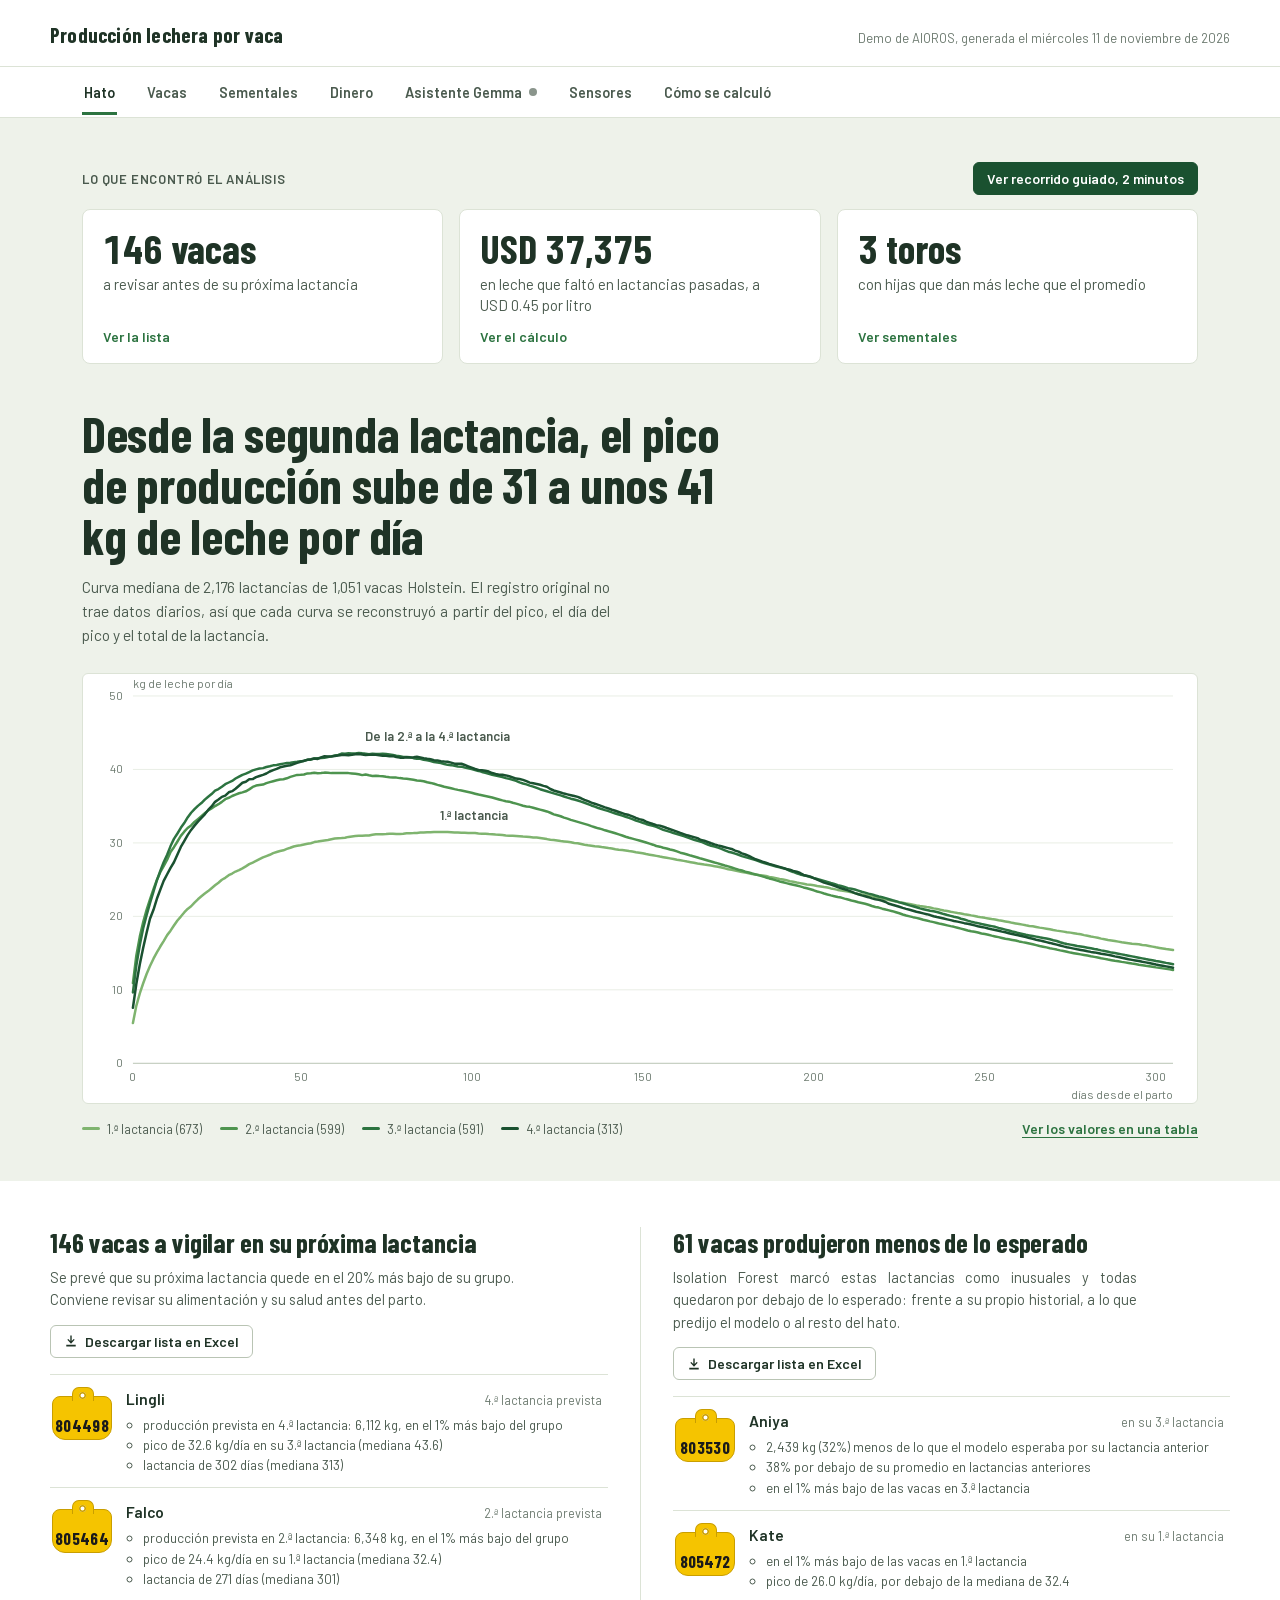
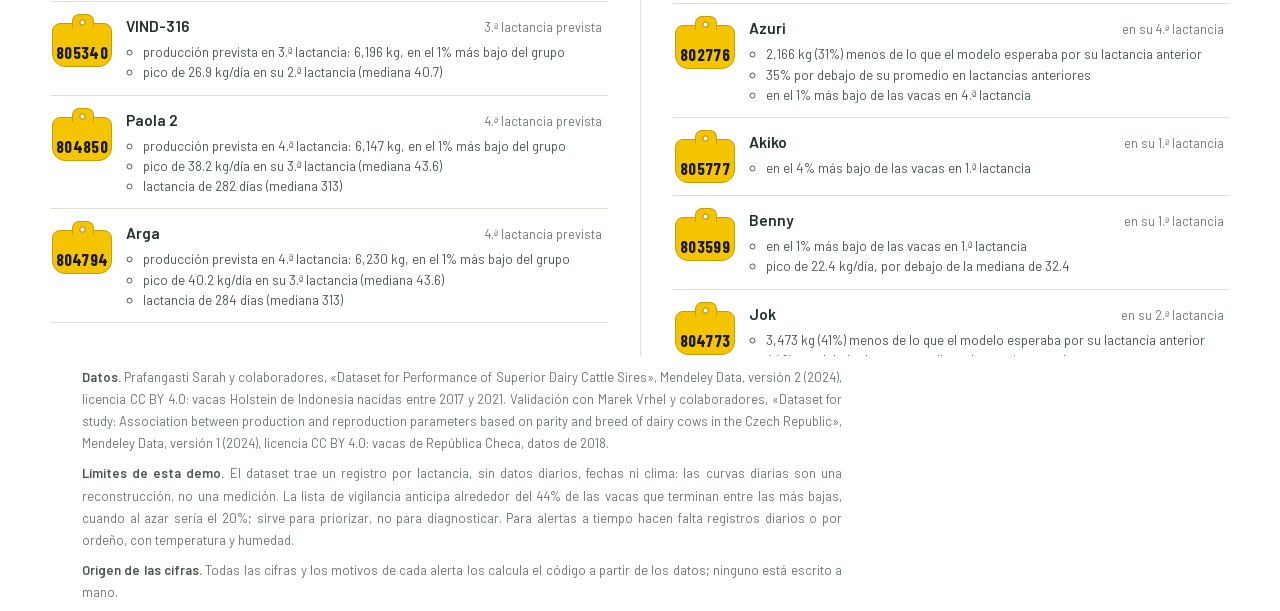
==== commit 1778bb44: "Cloud Run sin GPU (SIN_GPU=1) mientras llega la cuota, y más tiempo para Gemma en la nube Co-Authore" ====
--- a/index.html
+++ b/index.html
@@ -366,7 +366,7 @@
 
 <header class="ancho top">
   <h1>Producción lechera por vaca</h1>
-  <p>Demo de AIOROS, generada el martes 10 de noviembre de 2026</p>
+  <p>Demo de AIOROS, generada el miércoles 11 de noviembre de 2026</p>
 </header>
 <nav class="gamma-nav" aria-label="Secciones del dashboard"><div class="ancho" role="tablist" aria-label="Secciones"><button role="tab" id="tab-hato" aria-controls="panel-hato" data-pestana="hato" aria-selected="false" tabindex="-1">Hato</button><button role="tab" id="tab-vacas" aria-controls="ficha" data-pestana="vacas" aria-selected="false" tabindex="-1">Vacas</button><button role="tab" id="tab-toros" aria-controls="sementales" data-pestana="toros" aria-selected="false" tabindex="-1">Sementales</button><button role="tab" id="tab-dinero" aria-controls="economia" data-pestana="dinero" aria-selected="false" tabindex="-1">Dinero</button><button role="tab" id="tab-gemma" aria-controls="asistente" data-pestana="gemma" aria-selected="false" tabindex="-1">Asistente Gemma<i class="senal" id="senal-gemma" aria-hidden="true"></i></button><button role="tab" id="tab-sensores" aria-controls="seguimiento" data-pestana="sensores" aria-selected="false" tabindex="-1">Sensores<b class="cuenta" id="cuenta-sensores" hidden></b></button><button role="tab" id="tab-metodo" aria-controls="panel-metodo" data-pestana="metodo" aria-selected="false" tabindex="-1">Cómo se calculó</button></div></nav>
 
@@ -798,11 +798,11 @@
 }
 document.querySelectorAll('[data-exportar]').forEach(function(b){ b.addEventListener('click',function(){
   if(b.dataset.exportar==='vigilancia') descargar([['Arete','Nombre','Semental','Última lactancia','Producción prevista siguiente (kg)','Percentil en su grupo','Motivos']]
-    .concat(D.vigilancia.map(function(o){ return [o.vaca,o.nombre,o.semental,o.lact,o.pred,o.percentil,o.motivos.join(' | ')]; })),'vacas_a_vigilar_20261110.csv');
+    .concat(D.vigilancia.map(function(o){ return [o.vaca,o.nombre,o.semental,o.lact,o.pred,o.percentil,o.motivos.join(' | ')]; })),'vacas_a_vigilar_20261111.csv');
   else if(b.dataset.exportar==='sementales') descargar([['Semental','Hijas','Diferencia contra el promedio (kg)','Intervalo 90%, desde (kg)','Intervalo 90%, hasta (kg)','Se distingue del promedio']]
-    .concat(D.sementales.lista.map(function(s){ return [s.semental,s.hijas,s.kg,s.bajo,s.alto,distinto(s)?'sí':'no']; })),'sementales_20261110.csv');
+    .concat(D.sementales.lista.map(function(s){ return [s.semental,s.hijas,s.kg,s.bajo,s.alto,distinto(s)?'sí':'no']; })),'sementales_20261111.csv');
   else descargar([['Arete','Nombre','Semental','Lactancia','Producción (kg)','Esperado (kg)','Puntaje de anomalía','Motivos']]
-    .concat(D.anomalias.map(function(o){ return [o.vaca,o.nombre,o.semental,o.lact,o.corr,o.esp,String(o.puntaje).replace('.',','),o.motivos.join(' | ')]; })),'vacas_baja_produccion_20261110.csv');
+    .concat(D.anomalias.map(function(o){ return [o.vaca,o.nombre,o.semental,o.lact,o.corr,o.esp,String(o.puntaje).replace('.',','),o.motivos.join(' | ')]; })),'vacas_baja_produccion_20261111.csv');
 }); });
 
 // pestañas: una sección a la vez. El enlace (#vacas, #dinero…) abre la pestaña directamente y el
@@ -849,14 +849,14 @@
   "servidor_gemma": "",
   "servidor_gemma_descripcion": "Dirección del servidor de Gemma (por ejemplo https://gemma.aioros.tech) cuando este dashboard se publica en otra página. Vacío: usa el servidor que entrega la página."
 }
-, GAMMA_EJEMPLOS={"chat":{"resumen":{"ambito":"Datos de la demo histórica","hechos":[{"etiqueta":"Vacas en el histórico","valor":1051,"unidad":""},{"etiqueta":"Vacas a vigilar","valor":146,"unidad":""},{"etiqueta":"Lactancias pasadas con baja producción","valor":64,"unidad":""},{"etiqueta":"Vacas con alguna lactancia de baja producción","valor":61,"unidad":""},{"etiqueta":"Error medio del modelo","valor":813,"unidad":"kg corregidos"},{"etiqueta":"De las vacas que terminaron más bajas en su 2.ª lactancia, el modelo había señalado desde la 1.ª","valor":44.3,"unidad":"%"}],"grafica":{"tipo":"lineas","titulo":"Curvas medianas reconstruidas","unidad":"kg/día","etiquetas":[1,2,3,4,5,6,7,8,9,10,11,12,13,14,15,16,17,18,19,20,21,22,23,24,25,26,27,28,29,30,31,32,33,34,35,36,37,38,39,40,41,42,43,44,45,46,47,48,49,50,51,52,53,54,55,56,57,58,59,60,61,62,63,64,65,66,67,68,69,70,71,72,73,74,75,76,77,78,79,80,81,82,83,84,85,86,87,88,89,90,91,92,93,94,95,96,97,98,99,100,101,102,103,104,105,106,107,108,109,110,111,112,113,114,115,116,117,118,119,120,121,122,123,124,125,126,127,128,129,130,131,132,133,134,135,136,137,138,139,140,141,142,143,144,145,146,147,148,149,150,151,152,153,154,155,156,157,158,159,160,161,162,163,164,165,166,167,168,169,170,171,172,173,174,175,176,177,178,179,180,181,182,183,184,185,186,187,188,189,190,191,192,193,194,195,196,197,198,199,200,201,202,203,204,205,206,207,208,209,210,211,212,213,214,215,216,217,218,219,220,221,222,223,224,225,226,227,228,229,230,231,232,233,234,235,236,237,238,239,240,241,242,243,244,245,246,247,248,249,250,251,252,253,254,255,256,257,258,259,260,261,262,263,264,265,266,267,268,269,270,271,272,273,274,275,276,277,278,279,280,281,282,283,284,285,286,287,288,289,290,291,292,293,294,295,296,297,298,299,300,301,302,303,304,305],"series":[{"nombre":"Lactancia 1","valores":[5.47,7.83,9.51,10.89,12.16,13.24,14.24,15.09,15.9,16.63,17.45,18.06,18.75,19.44,19.97,20.53,21.0,21.37,21.88,22.33,22.73,23.1,23.44,23.83,24.22,24.58,24.99,25.25,25.6,25.83,26.1,26.31,26.54,26.81,27.1,27.32,27.56,27.78,28.01,28.2,28.38,28.62,28.77,28.9,29.0,29.18,29.34,29.51,29.61,29.69,29.78,29.88,29.96,30.11,30.18,30.26,30.33,30.4,30.5,30.59,30.62,30.65,30.71,30.81,30.88,30.92,30.96,30.98,31.0,31.02,31.12,31.17,31.17,31.17,31.19,31.25,31.23,31.2,31.2,31.24,31.3,31.32,31.33,31.36,31.41,31.43,31.46,31.46,31.49,31.49,31.49,31.48,31.48,31.46,31.43,31.41,31.39,31.37,31.36,31.35,31.33,31.28,31.24,31.23,31.2,31.18,31.14,31.11,31.08,31.02,30.98,30.97,30.94,30.9,30.86,30.84,30.8,30.75,30.74,30.68,30.6,30.52,30.42,30.39,30.33,30.26,30.21,30.15,30.08,29.98,29.94,29.85,29.76,29.68,29.61,29.54,29.5,29.43,29.37,29.3,29.24,29.14,29.07,29.02,28.97,28.88,28.82,28.74,28.67,28.59,28.48,28.4,28.31,28.23,28.14,28.06,27.98,27.9,27.81,27.72,27.64,27.55,27.46,27.38,27.3,27.2,27.13,27.05,26.99,26.92,26.83,26.75,26.65,26.54,26.41,26.33,26.22,26.13,26.04,25.95,25.86,25.76,25.71,25.63,25.57,25.5,25.37,25.29,25.2,25.1,25.01,24.9,24.8,24.71,24.61,24.53,24.44,24.35,24.29,24.22,24.15,24.07,23.99,23.92,23.81,23.71,23.6,23.51,23.47,23.37,23.26,23.17,23.05,22.96,22.88,22.8,22.72,22.62,22.52,22.42,22.33,22.23,22.12,22.03,21.93,21.85,21.76,21.68,21.59,21.47,21.4,21.34,21.27,21.19,21.09,21.02,20.9,20.79,20.72,20.62,20.54,20.45,20.38,20.3,20.23,20.13,20.05,19.95,19.86,19.79,19.71,19.63,19.56,19.47,19.39,19.31,19.22,19.12,19.04,18.95,18.87,18.78,18.7,18.64,18.56,18.47,18.39,18.31,18.23,18.14,18.06,17.99,17.92,17.84,17.78,17.71,17.62,17.55,17.45,17.35,17.25,17.18,17.08,16.97,16.89,16.8,16.72,16.64,16.56,16.48,16.41,16.35,16.28,16.24,16.19,16.12,16.06,15.98,15.88,15.79,15.71,15.62,15.54,15.48,15.41]},{"nombre":"Lactancia 2","valores":[10.93,14.64,17.24,19.23,20.88,22.29,23.71,24.96,26.02,26.85,27.71,28.77,29.41,30.19,30.95,31.52,32.03,32.38,32.86,33.23,33.64,34.05,34.43,34.7,35.01,35.27,35.59,35.95,36.14,36.39,36.57,36.75,36.88,37.03,37.28,37.62,37.8,37.87,37.94,38.14,38.28,38.4,38.52,38.63,38.67,38.79,38.98,39.12,39.25,39.26,39.31,39.46,39.47,39.55,39.49,39.51,39.56,39.54,39.5,39.5,39.5,39.51,39.52,39.5,39.45,39.42,39.34,39.23,39.31,39.2,39.12,39.15,39.09,39.07,39.0,38.94,38.9,38.89,38.82,38.77,38.72,38.65,38.59,38.5,38.45,38.39,38.25,38.16,38.04,37.9,37.77,37.64,37.54,37.44,37.33,37.21,37.12,37.02,36.93,36.84,36.7,36.57,36.48,36.38,36.29,36.18,36.05,35.91,35.79,35.68,35.61,35.46,35.34,35.2,35.06,34.96,34.9,34.78,34.65,34.53,34.4,34.28,34.11,33.88,33.77,33.63,33.44,33.3,33.14,33.0,32.87,32.73,32.59,32.45,32.28,32.13,31.98,31.87,31.71,31.58,31.45,31.3,31.16,31.0,30.84,30.7,30.58,30.45,30.32,30.19,30.06,29.9,29.76,29.58,29.48,29.34,29.24,29.1,28.99,28.85,28.67,28.56,28.42,28.28,28.15,28.01,27.87,27.74,27.61,27.47,27.34,27.21,27.07,26.93,26.81,26.66,26.49,26.35,26.23,26.08,25.96,25.83,25.71,25.59,25.45,25.3,25.16,25.04,24.9,24.75,24.64,24.52,24.41,24.31,24.2,24.07,23.94,23.83,23.7,23.55,23.38,23.26,23.11,22.98,22.85,22.75,22.63,22.55,22.42,22.3,22.16,22.06,21.93,21.82,21.71,21.57,21.41,21.28,21.19,21.05,20.93,20.82,20.7,20.56,20.42,20.26,20.11,20.0,19.89,19.79,19.67,19.54,19.44,19.32,19.21,19.1,18.98,18.88,18.78,18.67,18.57,18.45,18.33,18.21,18.09,17.98,17.91,17.81,17.68,17.6,17.5,17.38,17.27,17.18,17.07,16.96,16.87,16.79,16.71,16.59,16.49,16.41,16.32,16.21,16.09,15.97,15.87,15.77,15.67,15.57,15.47,15.37,15.27,15.17,15.07,14.98,14.9,14.82,14.74,14.66,14.57,14.48,14.39,14.3,14.21,14.12,14.04,13.96,13.89,13.81,13.73,13.66,13.58,13.51,13.43,13.36,13.28,13.21,13.14,13.06,12.99,12.92,12.85,12.78,12.71]},{"nombre":"Lactancia 3","valores":[9.65,13.3,16.1,18.38,20.15,21.81,23.36,24.9,26.17,27.37,28.38,29.57,30.54,31.28,32.05,32.7,33.46,34.1,34.59,35.04,35.42,35.88,36.28,36.64,37.1,37.33,37.63,37.99,38.22,38.44,38.76,39.02,39.26,39.43,39.65,39.86,40.0,40.13,40.17,40.32,40.44,40.56,40.61,40.7,40.79,40.87,40.91,40.98,41.05,41.13,41.15,41.32,41.33,41.48,41.54,41.56,41.59,41.68,41.78,41.89,41.99,42.16,42.15,42.19,42.16,42.18,42.24,42.19,42.14,42.08,42.13,42.09,42.11,42.14,42.1,42.04,41.96,41.87,41.81,41.7,41.7,41.64,41.54,41.45,41.46,41.31,41.23,41.16,41.02,40.94,40.88,40.75,40.62,40.58,40.5,40.39,40.38,40.25,40.16,40.05,39.92,39.79,39.66,39.55,39.41,39.28,39.16,39.06,38.96,38.82,38.71,38.59,38.44,38.24,38.08,37.96,37.8,37.66,37.48,37.31,37.16,37.02,36.88,36.74,36.61,36.47,36.32,36.17,36.02,35.9,35.77,35.62,35.46,35.28,35.09,34.93,34.75,34.61,34.46,34.33,34.16,34.01,33.86,33.71,33.56,33.41,33.24,33.05,32.89,32.75,32.58,32.44,32.34,32.18,31.97,31.78,31.63,31.49,31.35,31.21,31.08,30.92,30.75,30.58,30.43,30.29,30.16,29.97,29.78,29.61,29.5,29.35,29.18,28.99,28.81,28.7,28.54,28.38,28.21,28.06,27.92,27.79,27.66,27.5,27.33,27.17,27.06,26.93,26.77,26.67,26.55,26.42,26.19,26.05,25.87,25.71,25.58,25.47,25.35,25.21,25.08,24.94,24.81,24.67,24.54,24.41,24.25,24.13,23.99,23.85,23.77,23.66,23.5,23.36,23.24,23.1,22.99,22.84,22.71,22.59,22.48,22.34,22.19,22.07,21.9,21.78,21.64,21.49,21.37,21.23,21.09,20.98,20.87,20.78,20.69,20.59,20.46,20.31,20.18,20.07,19.95,19.85,19.68,19.56,19.42,19.28,19.17,19.07,18.95,18.86,18.77,18.67,18.57,18.43,18.31,18.19,18.07,17.93,17.83,17.71,17.59,17.49,17.4,17.32,17.24,17.15,17.06,16.98,16.87,16.75,16.65,16.48,16.33,16.24,16.15,16.07,15.98,15.89,15.81,15.73,15.65,15.56,15.47,15.37,15.27,15.17,15.07,15.0,14.92,14.82,14.73,14.64,14.55,14.46,14.37,14.28,14.19,14.1,14.02,13.93,13.85,13.76,13.67,13.59,13.49]},{"nombre":"Lactancia 4","valores":[7.55,10.79,13.49,15.74,17.76,19.67,20.89,22.39,23.62,24.82,25.73,26.61,27.37,28.42,29.46,30.24,31.06,31.77,32.35,32.9,33.39,33.89,34.48,34.96,35.59,35.89,36.26,36.43,36.89,37.04,37.37,37.77,38.18,38.33,38.67,38.68,38.96,39.1,39.25,39.44,39.72,39.9,40.07,40.29,40.4,40.49,40.57,40.74,40.89,41.04,41.18,41.3,41.38,41.5,41.43,41.64,41.79,41.77,41.75,41.83,41.9,41.95,41.96,41.92,41.99,42.07,42.09,42.04,41.97,41.98,41.99,42.0,41.93,41.86,41.86,41.8,41.83,41.7,41.6,41.61,41.64,41.62,41.65,41.71,41.63,41.53,41.46,41.39,41.26,41.22,41.13,41.07,41.03,40.92,40.79,40.76,40.77,40.6,40.42,40.24,40.06,39.92,39.89,39.82,39.71,39.51,39.39,39.28,39.26,39.19,39.06,38.91,38.75,38.7,38.58,38.39,38.21,38.11,38.01,37.91,37.76,37.64,37.34,37.13,37.0,36.86,36.71,36.6,36.5,36.38,36.26,36.07,35.85,35.68,35.48,35.33,35.17,35.01,34.84,34.69,34.51,34.37,34.21,34.05,33.89,33.79,33.61,33.39,33.24,33.13,32.9,32.73,32.57,32.42,32.35,32.2,32.03,31.86,31.7,31.53,31.36,31.19,31.03,30.91,30.79,30.65,30.4,30.29,30.12,29.95,29.79,29.66,29.54,29.42,29.3,29.17,28.96,28.81,28.57,28.42,28.23,27.99,27.77,27.61,27.45,27.3,27.14,27.01,26.88,26.74,26.61,26.46,26.34,26.2,26.07,25.89,25.64,25.53,25.41,25.21,25.02,24.8,24.59,24.45,24.32,24.17,23.99,23.82,23.68,23.53,23.35,23.17,23.0,22.86,22.74,22.61,22.45,22.33,22.24,22.12,21.96,21.71,21.57,21.44,21.3,21.16,21.02,20.89,20.76,20.62,20.52,20.41,20.3,20.17,20.02,19.91,19.81,19.7,19.59,19.48,19.37,19.28,19.19,19.08,18.99,18.9,18.78,18.65,18.55,18.47,18.34,18.24,18.15,18.05,17.92,17.82,17.71,17.6,17.5,17.4,17.3,17.19,17.05,16.94,16.82,16.72,16.61,16.5,16.38,16.27,16.15,16.03,15.91,15.8,15.7,15.61,15.52,15.44,15.35,15.25,15.16,15.09,15.01,14.92,14.84,14.75,14.66,14.55,14.47,14.37,14.27,14.16,14.08,14.0,13.91,13.82,13.73,13.64,13.55,13.44,13.35,13.27,13.19,13.1,13.0]}]},"tabla":[],"notas":["Dataset histórico público de Indonesia, no una finca real de Panamá.","Las curvas diarias son reconstrucciones; no observaciones de sensores.","Vigilancia significa baja producción PREVISTA en la próxima lactancia; anomalías son lactancias PASADAS inusuales. Son listas diferentes.","La lista de vigilancia prioriza revisiones y no diagnostica enfermedades."],"vaca_consultada":null,"motor":"ejemplo","respuesta":"El registro permite estimar la siguiente lactancia y separar dos revisiones: vacas con baja producción prevista y lactancias pasadas con resultados inusuales.\n\nHay 146 vacas a vigilar en su próxima lactancia.\n\nLa capacidad para anticipar baja producción es limitada. El modelo detectó el 44.3% de las vacas que terminaron en el grupo más bajo, así que también deja casos sin anticipar. Sirve para priorizar revisiones, no para garantizar resultados."},"vigilancia":{"ambito":"Datos de la demo histórica","hechos":[{"etiqueta":"Vacas en el histórico","valor":1051,"unidad":""},{"etiqueta":"Vacas a vigilar","valor":146,"unidad":""},{"etiqueta":"Lactancias pasadas con baja producción","valor":64,"unidad":""},{"etiqueta":"Vacas con alguna lactancia de baja producción","valor":61,"unidad":""},{"etiqueta":"Error medio del modelo","valor":813,"unidad":"kg corregidos"},{"etiqueta":"De las vacas que terminaron más bajas en su 2.ª lactancia, el modelo había señalado desde la 1.ª","valor":44.3,"unidad":"%"}],"grafica":{"tipo":"barras","titulo":"Vacas a vigilar, siguiente lactancia","unidad":"kg corregidos","etiquetas":["804498","805464","805340","804850","804794","805060","805596","803599","804889","803870"],"series":[{"nombre":"Predicción","valores":[6112,6348,6196,6147,6230,6426,6226,6249,6282,6440]}]},"tabla":[{"vaca":"804498","nombre":"Lingli","semental":"K-M.EpicSave-ET","lact":3,"pred":6112,"percentil":0,"motivos":["producción prevista en 4.ª lactancia: 6,112 kg, en el 1% más bajo del grupo","pico de 32.6 kg/día en su 3.ª lactancia (mediana 43.6)","lactancia de 302 días (mediana 313)"]},{"vaca":"805464","nombre":"Falco","semental":"Coyne PlanetET","lact":1,"pred":6348,"percentil":0,"motivos":["producción prevista en 2.ª lactancia: 6,348 kg, en el 1% más bajo del grupo","pico de 24.4 kg/día en su 1.ª lactancia (mediana 32.4)","lactancia de 271 días (mediana 301)","hija de Coyne PlanetET: sus 79 hijas producen 384 kg menos que el promedio"]},{"vaca":"805340","nombre":"VIND-316","semental":"AK 47","lact":2,"pred":6196,"percentil":1,"motivos":["producción prevista en 3.ª lactancia: 6,196 kg, en el 1% más bajo del grupo","pico de 26.9 kg/día en su 2.ª lactancia (mediana 40.7)"]},{"vaca":"804850","nombre":"Paola 2","semental":"AK 47","lact":3,"pred":6147,"percentil":1,"motivos":["producción prevista en 4.ª lactancia: 6,147 kg, en el 1% más bajo del grupo","pico de 38.2 kg/día en su 3.ª lactancia (mediana 43.6)","lactancia de 282 días (mediana 313)"]},{"vaca":"804794","nombre":"Arga","semental":"Coyne PlanetET","lact":3,"pred":6230,"percentil":1,"motivos":["producción prevista en 4.ª lactancia: 6,230 kg, en el 1% más bajo del grupo","pico de 40.2 kg/día en su 3.ª lactancia (mediana 43.6)","lactancia de 284 días (mediana 313)","hija de Coyne PlanetET: sus 79 hijas producen 384 kg menos que el promedio"]},{"vaca":"805060","nombre":"Arabia","semental":"Coyne PlanetET","lact":1,"pred":6426,"percentil":1,"motivos":["producción prevista en 2.ª lactancia: 6,426 kg, en el 1% más bajo del grupo","pico de 25.0 kg/día en su 1.ª lactancia (mediana 32.4)","lactancia de 273 días (mediana 301)","hija de Coyne PlanetET: sus 79 hijas producen 384 kg menos que el promedio"]},{"vaca":"805596","nombre":"Dacey","semental":"Coyne PlanetET","lact":2,"pred":6226,"percentil":1,"motivos":["producción prevista en 3.ª lactancia: 6,226 kg, en el 1% más bajo del grupo","pico de 31.5 kg/día en su 2.ª lactancia (mediana 40.7)","hija de Coyne PlanetET: sus 79 hijas producen 384 kg menos que el promedio"]},{"vaca":"803599","nombre":"Benny","semental":"W.EpicIcebergET","lact":3,"pred":6249,"percentil":1,"motivos":["producción prevista en 4.ª lactancia: 6,249 kg, en el 1% más bajo del grupo","pico de 36.9 kg/día en su 3.ª lactancia (mediana 43.6)","lactancia de 278 días (mediana 313)"]},{"vaca":"804889","nombre":"KANES","semental":"L.Jet Bowser XA","lact":3,"pred":6282,"percentil":1,"motivos":["producción prevista en 4.ª lactancia: 6,282 kg, en el 1% más bajo del grupo","pico de 37.9 kg/día en su 3.ª lactancia (mediana 43.6)","lactancia de 261 días (mediana 313)"]},{"vaca":"803870","nombre":"Char","semental":"C. Dv. Creeton","lact":1,"pred":6440,"percentil":1,"motivos":["producción prevista en 2.ª lactancia: 6,440 kg, en el 1% más bajo del grupo","pico de 24.2 kg/día en su 1.ª lactancia (mediana 32.4)","lactancia de 272 días (mediana 301)"]}],"notas":["Dataset histórico público de Indonesia, no una finca real de Panamá.","Las curvas diarias son reconstrucciones; no observaciones de sensores.","Vigilancia significa baja producción PREVISTA en la próxima lactancia; anomalías son lactancias PASADAS inusuales. Son listas diferentes.","La lista de vigilancia prioriza revisiones y no diagnostica enfermedades."],"vaca_consultada":null,"motor":"ejemplo","respuesta":"Las primeras de la lista son 804498 (6,112 kg previstos), 805464 (6,348 kg previstos), 805340 (6,196 kg previstos), 804850 (6,147 kg previstos), 804794 (6,230 kg previstos).\n\nLas vacas a vigilar están entre las de menor producción prevista dentro de su grupo de lactancia. Esta clasificación se refiere al futuro; no significa que todas hayan tenido una anomalía histórica.\n\nLa capacidad para anticipar baja producción es limitada. El modelo detectó el 44.3% de las vacas que terminaron en el grupo más bajo, así que también deja casos sin anticipar. Sirve para priorizar revisiones, no para garantizar resultados."},"economia":{"ambito":"Datos de la demo histórica","hechos":[{"etiqueta":"Brecha histórica comparable","valor":37375.44,"unidad":"USD"},{"etiqueta":"Volumen de la brecha","valor":83056.56,"unidad":"litros"},{"etiqueta":"Precio del escenario","valor":0.45,"unidad":"USD/litro"},{"etiqueta":"Lactancias comparables","valor":37,"unidad":""},{"etiqueta":"Anomalías sin base monetizable","valor":27,"unidad":""}],"grafica":{"tipo":"barras","titulo":"Mayor brecha histórica por vaca y lactancia","unidad":"USD","etiquetas":["802061, 4.ª","804773, 2.ª","803449, 4.ª","803431, 3.ª","802086, 4.ª","802778, 3.ª","803957, 2.ª","804668, 3.ª","802852, 4.ª","805646, 2.ª"],"series":[{"nombre":"Brecha estimada","valores":[1651.27,1595.0,1525.62,1410.7,1378.15,1285.77,1265.35,1261.35,1255.51,1215.77]}]},"tabla":[{"vaca":"802061","nombre":"Bobo","lactancia":4,"dias":305,"kg_reconstruidos":7736.44,"kg_esperados":11516,"litros_brecha":3669.48,"valor_brecha":1651.27},{"vaca":"804773","nombre":"Jok","lactancia":2,"dias":305,"kg_reconstruidos":5341.22,"kg_esperados":8992,"litros_brecha":3544.45,"valor_brecha":1595.0},{"vaca":"803449","nombre":"Taksa","lactancia":4,"dias":305,"kg_reconstruidos":7578.02,"kg_esperados":11070,"litros_brecha":3390.27,"valor_brecha":1525.62},{"vaca":"803431","nombre":"Ohaio","lactancia":3,"dias":305,"kg_reconstruidos":9015.06,"kg_esperados":12244,"litros_brecha":3134.89,"valor_brecha":1410.7},{"vaca":"802086","nombre":"SETIA","lactancia":4,"dias":305,"kg_reconstruidos":7363.57,"kg_esperados":10518,"litros_brecha":3062.55,"valor_brecha":1378.15},{"vaca":"802778","nombre":"Jana","lactancia":3,"dias":305,"kg_reconstruidos":9381.01,"kg_esperados":12324,"litros_brecha":2857.27,"valor_brecha":1285.77},{"vaca":"803957","nombre":"POND-149","lactancia":2,"dias":305,"kg_reconstruidos":7399.76,"kg_esperados":10296,"litros_brecha":2811.89,"valor_brecha":1265.35},{"vaca":"804668","nombre":"Bobo","lactancia":3,"dias":305,"kg_reconstruidos":6182.91,"kg_esperados":9070,"litros_brecha":2803.0,"valor_brecha":1261.35},{"vaca":"802852","nombre":"Sakha","lactancia":4,"dias":305,"kg_reconstruidos":6829.28,"kg_esperados":9703,"litros_brecha":2790.02,"valor_brecha":1255.51},{"vaca":"805646","nombre":"Zamira","lactancia":2,"dias":305,"kg_reconstruidos":6580.25,"kg_esperados":9363,"litros_brecha":2701.7,"valor_brecha":1215.77}],"notas":["Dataset histórico público de Indonesia, no una finca real de Panamá.","Las curvas diarias son reconstrucciones; no observaciones de sensores.","Vigilancia significa baja producción PREVISTA en la próxima lactancia; anomalías son lactancias PASADAS inusuales. Son listas diferentes.","La lista de vigilancia prioriza revisiones y no diagnostica enfermedades.","Escenario de ingreso bruto a precio constante; no es pérdida demostrada, ganancia ni total anual. Solo lactancias anómalas con curva y predicción comparables, hasta 305 días. Datos públicos de Indonesia; el precio ilustrativo es de Panamá."],"vaca_consultada":null,"motor":"ejemplo","respuesta":"Al precio de 0.45 USD por litro, la leche que faltó en las lactancias comparables equivale a 83,057 litros, unos USD 37,375.44 de ingreso bruto en 37 lactancias.\n\nLa tarjeta muestra cuánto representa la diferencia entre la producción reconstruida y la esperada al precio elegido. Es un escenario de ingreso bruto; no es ganancia ni una pérdida económica demostrada.\n\nEl precio inicial es una referencia pública de la leche grado C en Panamá. Sustitúyelo por el precio del contrato de la finca para obtener un escenario pertinente."},"sementales":{"ambito":"Datos de la demo histórica","hechos":[{"etiqueta":"Sementales comparables","valor":23,"unidad":""},{"etiqueta":"Mínimo de hijas","valor":10,"unidad":""}],"grafica":{"tipo":"barras","titulo":"Hijas frente al promedio del hato","unidad":"kg corregidos","etiquetas":["O.S.Elmer-XA","L. Muscadet XA","M.Z.Merlin.-XA","S. Gypsy B.","C. Toyjet","Brasilia","MR MUDD - XA","L.Jet Bowser XA","Jenny S.TrumpXA","DILLION","K-M.EpicSave-ET","L.Jet Bowser-ET","Horst MONTNEY","AK 47","Jenny S.TrumpET","C. Starlight","W.EpicIcebergET","K. Big Time","C. Dv. Creeton","Ziggy VS Whisky","Longlife","Coyne PlanetET","L.S Titanic"],"series":[{"nombre":"Diferencia","valores":[1006,628,462,371,364,302,228,59,39,31,17,9,-26,-33,-100,-112,-216,-264,-275,-276,-341,-384,-665]}]},"tabla":[{"semental":"O.S.Elmer-XA","hijas":13,"kg":1006,"bajo":536,"alto":1476},{"semental":"L. Muscadet XA","hijas":16,"kg":628,"bajo":198,"alto":1058},{"semental":"M.Z.Merlin.-XA","hijas":10,"kg":462,"bajo":-223,"alto":1146},{"semental":"S. Gypsy B.","hijas":23,"kg":371,"bajo":-19,"alto":760},{"semental":"C. Toyjet","hijas":17,"kg":364,"bajo":-43,"alto":771},{"semental":"Brasilia","hijas":27,"kg":302,"bajo":52,"alto":552},{"semental":"MR MUDD - XA","hijas":39,"kg":228,"bajo":-60,"alto":516},{"semental":"L.Jet Bowser XA","hijas":68,"kg":59,"bajo":-130,"alto":249},{"semental":"Jenny S.TrumpXA","hijas":41,"kg":39,"bajo":-197,"alto":275},{"semental":"DILLION","hijas":29,"kg":31,"bajo":-205,"alto":266},{"semental":"K-M.EpicSave-ET","hijas":11,"kg":17,"bajo":-458,"alto":491},{"semental":"L.Jet Bowser-ET","hijas":56,"kg":9,"bajo":-260,"alto":278},{"semental":"Horst MONTNEY","hijas":36,"kg":-26,"bajo":-236,"alto":183},{"semental":"AK 47","hijas":125,"kg":-33,"bajo":-170,"alto":104},{"semental":"Jenny S.TrumpET","hijas":30,"kg":-100,"bajo":-346,"alto":145},{"semental":"C. Starlight","hijas":16,"kg":-112,"bajo":-599,"alto":374},{"semental":"W.EpicIcebergET","hijas":10,"kg":-216,"bajo":-877,"alto":445},{"semental":"K. Big Time","hijas":16,"kg":-264,"bajo":-476,"alto":-53},{"semental":"C. Dv. Creeton","hijas":26,"kg":-275,"bajo":-559,"alto":8},{"semental":"Ziggy VS Whisky","hijas":16,"kg":-276,"bajo":-629,"alto":76},{"semental":"Longlife","hijas":13,"kg":-341,"bajo":-692,"alto":9},{"semental":"Coyne PlanetET","hijas":79,"kg":-384,"bajo":-545,"alto":-223},{"semental":"L.S Titanic","hijas":12,"kg":-665,"bajo":-1014,"alto":-317}],"notas":["Dataset histórico público de Indonesia, no una finca real de Panamá.","Las curvas diarias son reconstrucciones; no observaciones de sensores.","Vigilancia significa baja producción PREVISTA en la próxima lactancia; anomalías son lactancias PASADAS inusuales. Son listas diferentes.","La lista de vigilancia prioriza revisiones y no diagnostica enfermedades.","No es una evaluación genética oficial; no se controla año, alimentación ni manejo. Los intervalos están en la tabla."],"vaca_consultada":null,"motor":"ejemplo","respuesta":"Por encima del promedio se distinguen O.S.Elmer-XA (+1,006 kg), L. Muscadet XA (+628 kg), Brasilia (+302 kg); por debajo, L.S Titanic (-665 kg), Coyne PlanetET (-384 kg), K. Big Time (-264 kg). Los demás no se distinguen del promedio con estos datos.\n\nLa gráfica compara la producción de las hijas de cada semental con el promedio de su grupo de lactancia. Un intervalo que cruza cero no permite distinguir al semental del promedio con estos datos.\n\nEsta comparación no es una evaluación genética oficial: no controla diferencias de año, manejo o alimentación. Conviene usarla para hacer preguntas y contrastar registros, no para descartar un toro por sí sola."},"sensores":{"ambito":"Datos de demo","hechos":[{"etiqueta":"Eventos recibidos","valor":46,"unidad":""},{"etiqueta":"Alertas activas","valor":2,"unidad":""},{"etiqueta":"Última producción, vaca DEMO-001","valor":21.27,"unidad":"kg/día"},{"etiqueta":"Fecha del último total","valor":"2026-11-10","unidad":""},{"etiqueta":"Cierre experimental a 305 días","valor":7576.05,"unidad":"kg reales"},{"etiqueta":"Índice de calor (THI), corral-demo","valor":86.08,"unidad":""}],"grafica":{"tipo":"lineas","titulo":"Producción diaria de la vaca DEMO-001","unidad":"kg/día","etiquetas":[1,2,3,4,5,6,7,8,9,10,11,12,13,14,15,16,17,18,19,20,21,22,23,24,25,26,27,28,29,30,31,32,33,34,35,36,37,38,39,40,41,42,43,44,45],"series":[{"nombre":"Simulada","valores":[10.29,13.8,15.92,17.33,18.71,20.35,22.2,23.58,24.21,24.34,24.8,26.08,27.37,28.52,28.98,28.77,28.7,29.18,30.35,31.33,31.65,31.32,30.95,31.14,32.09,33.12,33.59,33.32,32.65,32.58,33.28,34.32,34.85,34.56,33.9,33.68,34.17,35.12,35.82,35.8,35.07,34.45,34.64,21.25,21.27]}]},"tabla":[{"tipo":"calor","referencia":"corral-demo","mensaje":"THI por encima del umbral de revisión; comprobar agua, sombra y ventilación.","valor":86.08,"umbral":68},{"tipo":"produccion","referencia":"DEMO-001","mensaje":"Dos días con caída superior al 20% frente a los siete días previos. Revisar el registro y el manejo; no identifica la causa.","valor":21.27,"unidad":"kg/día"}],"notas":["Reglas exploratorias sin validación de campo. No diagnostican mastitis ni otras enfermedades. Los datos simulados se almacenan separados de los reales.","Ámbito: demo. SIMULACIÓN, no son datos reales.","Curva del hato escalada con los primeros 30–60 días; proyección experimental sin intervalo validado.","Sensor corral-demo: lectura reciente. Umbral exploratorio: 68."],"vaca_consultada":null,"motor":"ejemplo","respuesta":"La vista usa los últimos registros recibidos del ámbito seleccionado. Las lecturas ambientales antiguas y los totales diarios desactualizados no generan alertas activas.\n\ncorral-demo: THI por encima del umbral de revisión; comprobar agua, sombra y ventilación.\n\nDEMO-001: Dos días con caída superior al 20% frente a los siete días previos. Revisar el registro y el manejo; no identifica la causa.\n\nLa proyección temprana escala la curva del hato con los primeros registros completos desde el parto. Es experimental, no usa TimesFM ni Chronos, y no tiene un intervalo de error validado en una finca real."},"vaca":{"ambito":"Vaca 803530","hechos":[{"etiqueta":"Arete consultado","valor":"803530","unidad":""},{"etiqueta":"Nombre","valor":"Aniya","unidad":""},{"etiqueta":"Semental","valor":"Bull Mix","unidad":""},{"etiqueta":"Estado de vigilancia","valor":"Fuera de la lista de vigilancia","unidad":""},{"etiqueta":"Siguiente lactancia prevista","valor":7286,"unidad":"kg corregidos"}],"grafica":{"tipo":"lineas","titulo":"Curvas reconstruidas de la vaca 803530","unidad":"kg/día","etiquetas":[1,2,3,4,5,6,7,8,9,10,11,12,13,14,15,16,17,18,19,20,21,22,23,24,25,26,27,28,29,30,31,32,33,34,35,36,37,38,39,40,41,42,43,44,45,46,47,48,49,50,51,52,53,54,55,56,57,58,59,60,61,62,63,64,65,66,67,68,69,70,71,72,73,74,75,76,77,78,79,80,81,82,83,84,85,86,87,88,89,90,91,92,93,94,95,96,97,98,99,100,101,102,103,104,105,106,107,108,109,110,111,112,113,114,115,116,117,118,119,120,121,122,123,124,125,126,127,128,129,130,131,132,133,134,135,136,137,138,139,140,141,142,143,144,145,146,147,148,149,150,151,152,153,154,155,156,157,158,159,160,161,162,163,164,165,166,167,168,169,170,171,172,173,174,175,176,177,178,179,180,181,182,183,184,185,186,187,188,189,190,191,192,193,194,195,196,197,198,199,200,201,202,203,204,205,206,207,208,209,210,211,212,213,214,215,216,217,218,219,220,221,222,223,224,225,226,227,228,229,230,231,232,233,234,235,236,237,238,239,240,241,242,243,244,245,246,247,248,249,250,251,252,253,254,255,256,257,258,259,260,261,262,263,264,265,266,267,268,269,270,271,272,273,274,275,276,277,278,279,280,281,282,283,284,285,286,287,288,289,290,291,292,293,294,295,296,297,298,299,300,301,302,303,304,305],"series":[{"nombre":"Lactancia 1","valores":[6.54,9.23,11.26,12.93,14.37,15.64,16.78,17.82,18.78,19.65,20.47,21.23,21.94,22.6,23.23,23.81,24.37,24.89,25.38,25.85,26.29,26.71,27.11,27.49,27.85,28.19,28.51,28.81,29.1,29.38,29.64,29.89,30.12,30.34,30.55,30.75,30.94,31.12,31.29,31.45,31.59,31.73,31.87,31.99,32.11,32.21,32.31,32.41,32.49,32.57,32.65,32.71,32.77,32.83,32.88,32.92,32.96,32.99,33.02,33.05,33.07,33.08,33.09,33.1,33.1,33.1,33.09,33.08,33.07,33.05,33.03,33.01,32.98,32.95,32.92,32.88,32.85,32.8,32.76,32.71,32.66,32.61,32.56,32.5,32.44,32.38,32.32,32.25,32.19,32.12,32.05,31.98,31.9,31.83,31.75,31.67,31.59,31.51,31.42,31.34,31.25,31.16,31.07,30.98,30.89,30.8,30.71,30.61,30.52,30.42,30.32,30.22,30.12,30.02,29.92,29.82,29.72,29.61,29.51,29.4,29.3,29.19,29.08,28.98,28.87,28.76,28.65,28.54,28.43,28.32,28.21,28.1,27.99,27.87,27.76,27.65,27.54,27.42,27.31,27.2,27.08,26.97,26.85,26.74,26.62,26.51,26.39,26.28,26.16,26.05,25.93,25.82,25.7,25.59,25.47,25.35,25.24,25.12,25.01,24.89,24.78,24.66,24.55,24.43,24.32,24.2,24.08,23.97,23.86,23.74,23.63,23.51,23.4,23.28,23.17,23.06,22.94,22.83,22.72,22.6,22.49,22.38,22.26,22.15,22.04,21.93,21.82,21.71,21.6,21.48,21.37,21.26,21.15,21.04,20.94,20.83,20.72,20.61,20.5,20.39,20.29,20.18,20.07,19.97,19.86,19.75,19.65,19.54,19.44,19.33,19.23,19.13,19.02,18.92,18.82,18.71,18.61,18.51,18.41,18.31,18.21,18.11,18.01,17.91,17.81,17.71,17.61,17.51,17.41,17.32,17.22,17.12,17.03,16.93,16.84,16.74,16.65,16.55,16.46,16.36,16.27,16.18,16.09,15.99,15.9,15.81,15.72,15.63,15.54,15.45,15.36,15.27,15.18,15.1,15.01,14.92,14.84,14.75,14.66,14.58,14.49,14.41,14.32,14.24,14.15,14.07,13.99,13.91,13.82,13.74,13.66,13.58,13.5,13.42,13.34,13.26,13.18,13.1,13.02,12.95,12.87,12.79,12.71,12.64,12.56,12.49,12.41,12.34,12.26,12.19,12.11,12.04,11.97,11.89,11.82,11.75,11.68,11.61,11.54,11.47]},{"nombre":"Lactancia 2","valores":[15.13,19.14,21.89,24.03,25.79,27.29,28.59,29.74,30.77,31.69,32.53,33.3,34.0,34.64,35.23,35.78,36.28,36.75,37.19,37.59,37.96,38.31,38.63,38.93,39.21,39.47,39.71,39.93,40.14,40.33,40.5,40.66,40.81,40.94,41.07,41.18,41.28,41.37,41.45,41.52,41.58,41.64,41.68,41.72,41.75,41.77,41.79,41.8,41.8,41.8,41.79,41.77,41.75,41.73,41.7,41.66,41.62,41.58,41.53,41.48,41.42,41.36,41.3,41.23,41.16,41.09,41.01,40.93,40.85,40.76,40.68,40.59,40.49,40.4,40.3,40.2,40.09,39.99,39.88,39.77,39.66,39.55,39.44,39.32,39.2,39.08,38.96,38.84,38.72,38.59,38.47,38.34,38.21,38.08,37.95,37.82,37.69,37.56,37.42,37.29,37.15,37.01,36.88,36.74,36.6,36.46,36.32,36.18,36.04,35.9,35.76,35.61,35.47,35.33,35.18,35.04,34.9,34.75,34.61,34.46,34.32,34.17,34.03,33.88,33.73,33.59,33.44,33.29,33.15,33.0,32.86,32.71,32.56,32.42,32.27,32.12,31.98,31.83,31.68,31.54,31.39,31.25,31.1,30.96,30.81,30.67,30.52,30.38,30.23,30.09,29.94,29.8,29.66,29.51,29.37,29.23,29.08,28.94,28.8,28.66,28.52,28.37,28.23,28.09,27.95,27.81,27.67,27.53,27.4,27.26,27.12,26.98,26.85,26.71,26.57,26.44,26.3,26.17,26.03,25.9,25.76,25.63,25.5,25.36,25.23,25.1,24.97,24.84,24.71,24.58,24.45,24.32,24.19,24.06,23.93,23.8,23.68,23.55,23.43,23.3,23.17,23.05,22.93,22.8,22.68,22.56,22.43,22.31,22.19,22.07,21.95,21.83,21.71,21.59,21.47,21.36,21.24,21.12,21.01,20.89,20.77,20.66,20.55,20.43,20.32,20.21,20.09,19.98,19.87,19.76,19.65,19.54,19.43,19.32,19.21,19.1,19.0,18.89,18.78,18.68,18.57,18.47,18.36,18.26,18.15,18.05,17.95,17.84,17.74,17.64,17.54,17.44,17.34,17.24,17.14,17.04,16.95,16.85,16.75,16.66,16.56,16.46,16.37,16.27,16.18,16.09,15.99,15.9,15.81,15.72,15.63,15.53,15.44,15.35,15.26,15.18,15.09,15.0,14.91,14.82,14.74,14.65,14.56,14.48,14.39,14.31,14.22,14.14,14.06,13.97,13.89,13.81,13.73,13.65,13.57,13.49,13.41,13.33]},{"nombre":"Lactancia 3","valores":[19.31,22.54,24.59,26.09,27.26,28.22,29.02,29.69,30.27,30.77,31.2,31.58,31.91,32.2,32.46,32.68,32.87,33.04,33.18,33.3,33.4,33.49,33.56,33.61,33.65,33.68,33.69,33.7,33.7,33.68,33.66,33.63,33.59,33.54,33.49,33.43,33.36,33.29,33.22,33.13,33.05,32.96,32.86,32.77,32.66,32.56,32.45,32.34,32.22,32.11,31.99,31.86,31.74,31.61,31.48,31.35,31.22,31.09,30.95,30.81,30.67,30.53,30.39,30.25,30.11,29.96,29.82,29.67,29.52,29.38,29.23,29.08,28.93,28.78,28.63,28.48,28.33,28.18,28.02,27.87,27.72,27.57,27.41,27.26,27.11,26.96,26.8,26.65,26.5,26.35,26.19,26.04,25.89,25.74,25.59,25.43,25.28,25.13,24.98,24.83,24.68,24.53,24.38,24.23,24.08,23.94,23.79,23.64,23.49,23.35,23.2,23.06,22.91,22.77,22.62,22.48,22.34,22.19,22.05,21.91,21.77,21.63,21.49,21.35,21.21,21.07,20.94,20.8,20.66,20.53,20.39,20.26,20.13,19.99,19.86,19.73,19.6,19.47,19.34,19.21,19.08,18.95,18.82,18.69,18.57,18.44,18.32,18.19,18.07,17.95,17.83,17.7,17.58,17.46,17.34,17.22,17.11,16.99,16.87,16.75,16.64,16.52,16.41,16.29,16.18,16.07,15.96,15.85,15.74,15.63,15.52,15.41,15.3,15.19,15.09,14.98,14.87,14.77,14.66,14.56,14.46,14.36,14.25,14.15,14.05,13.95,13.85,13.75,13.66,13.56,13.46,13.37,13.27,13.18,13.08,12.99,12.89,12.8,12.71,12.62,12.53,12.44,12.35,12.26,12.17,12.08,11.99,11.91,11.82,11.74,11.65,11.57,11.48,11.4,11.31,11.23,11.15,11.07,10.99,10.91,10.83,10.75,10.67,10.59,10.52,10.44,10.36,10.29,10.21,10.13,10.06,9.99,9.91,9.84,9.77,9.7,9.62,9.55,9.48,9.41,9.34,9.27,9.2,9.14,9.07,9.0,8.93,8.87,8.8,8.74,8.67,8.61,8.54,8.48,8.42,8.35,8.29,8.23,8.17,8.11,8.05,7.99,7.93,7.87,7.81,7.75,7.69,7.63,7.58,7.52,7.46,7.41,7.35,7.3,7.24,7.19,7.13,7.08,7.03,6.97,6.92,6.87,6.82,6.77,6.72,6.66,6.61,6.56,6.51,6.47,6.42,6.37,6.32,6.27,6.22,6.18,6.13,6.08,6.04,5.99,5.95,5.9,5.86,5.81,5.77]}]},"tabla":[{"lactancia":1,"kg_corregidos":7864,"esperado_kg":null,"pico_kg_dia":33.1,"alerta":false},{"lactancia":2,"kg_corregidos":8556,"esperado_kg":7596,"pico_kg_dia":41.8,"alerta":false},{"lactancia":3,"kg_corregidos":5096,"esperado_kg":7535,"pico_kg_dia":33.7,"alerta":true}],"notas":["Dataset histórico público de Indonesia, no una finca real de Panamá.","Las curvas diarias son reconstrucciones; no observaciones de sensores.","Vigilancia significa baja producción PREVISTA en la próxima lactancia; anomalías son lactancias PASADAS inusuales. Son listas diferentes.","La lista de vigilancia prioriza revisiones y no diagnostica enfermedades.","2,439 kg (32%) menos de lo que el modelo esperaba por su lactancia anterior; 38% por debajo de su promedio en lactancias anteriores; en el 1% más bajo de las vacas en 3.ª lactancia; pico de 33.7 kg/día, por debajo de la mediana de 43.6"],"vaca_consultada":"803530","motor":"ejemplo","respuesta":"La vaca 803530 (Aniya), hija de Bull Mix, produjo en su 1.ª lactancia, 7,864 kg corregidos; en su 2.ª lactancia, 8,556 kg corregidos frente a 7,596 esperados; en su 3.ª lactancia, 5,096 kg corregidos frente a 7,535 esperados, por debajo de lo esperado. Para su siguiente lactancia se prevén 7,286 kg corregidos.\n\nHay baja producción histórica señalada en la lactancia 3. Es una observación de lactancias ya terminadas, no una alerta clínica actual.\n\nEsta vaca no está en la lista de vigilancia futura. Una anomalía histórica no implica automáticamente que deba aparecer en esa otra lista."}},"sensores":{"finca":"demo","simulado":true,"eventos":46,"ambiente":[{"clave":"corral-demo:2026-11-10T05:56:05+00:00","finca":"demo","humedad_pct":80.0,"id":"clima-20261110T055605","orden":"2026-11-10T05:56:05+00:00","simulado":true,"temperatura_c":32.0,"thi":86.08,"timestamp":"2026-11-10T05:56:05+00:00","tipo":"ambiente","zona":"corral-demo","desactualizado":false,"sobre_umbral":true}],"vacas":[{"vaca":"DEMO-001","lactancia":2,"parto_estimado":"2026-09-27","fecha":"2026-11-10","ultimo_kg":21.27,"desactualizado":false,"alerta":true,"registros":45,"proyeccion":{"disponible":true,"kg_305":7576.05,"dias_observados":45,"dias_ajuste":45,"metodo":"Curva del hato escalada con los primeros 30–60 días; proyección experimental sin intervalo validado.","curva":[9.83,13.17,15.51,17.3,18.78,20.05,21.33,22.45,23.41,24.15,24.93,25.88,26.46,27.16,27.84,28.35,28.81,29.13,29.56,29.89,30.26,30.63,30.97,31.22,31.49,31.73,32.02,32.34,32.51,32.74,32.9,33.06,33.18,33.31,33.54,33.84,34.0,34.07,34.13,34.31,34.44,34.54,34.65,34.75,34.79,34.89,35.07,35.19,35.31,35.32,35.36,35.5,35.51,35.58,35.52,35.54,35.59,35.57,35.53,35.53,35.53,35.54,35.55,35.53,35.49,35.46,35.39,35.29,35.36,35.26,35.19,35.22,35.16,35.15,35.08,35.03,34.99,34.98,34.92,34.88,34.83,34.77,34.71,34.63,34.59,34.53,34.41,34.33,34.22,34.09,33.98,33.86,33.77,33.68,33.58,33.47,33.39,33.3,33.22,33.14,33.01,32.9,32.82,32.73,32.65,32.55,32.43,32.3,32.2,32.1,32.03,31.9,31.79,31.66,31.54,31.45,31.4,31.29,31.17,31.06,30.95,30.84,30.68,30.48,30.38,30.25,30.08,29.96,29.81,29.69,29.57,29.44,29.32,29.19,29.04,28.9,28.77,28.67,28.53,28.41,28.29,28.16,28.03,27.89,27.74,27.62,27.51,27.39,27.27,27.16,27.04,26.9,26.77,26.61,26.52,26.39,26.3,26.18,26.08,25.95,25.79,25.69,25.57,25.44,25.32,25.2,25.07,24.95,24.84,24.71,24.59,24.48,24.35,24.23,24.12,23.98,23.83,23.7,23.6,23.46,23.35,23.24,23.13,23.02,22.89,22.76,22.63,22.53,22.4,22.26,22.17,22.06,21.96,21.87,21.77,21.65,21.54,21.44,21.32,21.18,21.03,20.92,20.79,20.67,20.56,20.47,20.36,20.29,20.17,20.06,19.93,19.84,19.73,19.63,19.53,19.4,19.26,19.14,19.06,18.94,18.83,18.73,18.62,18.5,18.37,18.23,18.09,17.99,17.89,17.8,17.69,17.58,17.49,17.38,17.28,17.18,17.07,16.98,16.89,16.79,16.71,16.6,16.49,16.38,16.27,16.17,16.11,16.02,15.9,15.83,15.74,15.63,15.54,15.45,15.36,15.26,15.18,15.1,15.03,14.92,14.83,14.76,14.68,14.58,14.47,14.37,14.28,14.19,14.1,14.01,13.92,13.83,13.74,13.65,13.56,13.48,13.4,13.33,13.26,13.19,13.11,13.03,12.94,12.86,12.78,12.7,12.63,12.56,12.5,12.42,12.35,12.29,12.22,12.15,12.08,12.02,11.95,11.88,11.82,11.75,11.69,11.62,11.56,11.5,11.43]},"serie":[{"dia":1,"kg":10.29,"fecha":"2026-09-27"},{"dia":2,"kg":13.8,"fecha":"2026-09-28"},{"dia":3,"kg":15.92,"fecha":"2026-09-29"},{"dia":4,"kg":17.33,"fecha":"2026-09-30"},{"dia":5,"kg":18.71,"fecha":"2026-10-01"},{"dia":6,"kg":20.35,"fecha":"2026-10-02"},{"dia":7,"kg":22.2,"fecha":"2026-10-03"},{"dia":8,"kg":23.58,"fecha":"2026-10-04"},{"dia":9,"kg":24.21,"fecha":"2026-10-05"},{"dia":10,"kg":24.34,"fecha":"2026-10-06"},{"dia":11,"kg":24.8,"fecha":"2026-10-07"},{"dia":12,"kg":26.08,"fecha":"2026-10-08"},{"dia":13,"kg":27.37,"fecha":"2026-10-09"},{"dia":14,"kg":28.52,"fecha":"2026-10-10"},{"dia":15,"kg":28.98,"fecha":"2026-10-11"},{"dia":16,"kg":28.77,"fecha":"2026-10-12"},{"dia":17,"kg":28.7,"fecha":"2026-10-13"},{"dia":18,"kg":29.18,"fecha":"2026-10-14"},{"dia":19,"kg":30.35,"fecha":"2026-10-15"},{"dia":20,"kg":31.33,"fecha":"2026-10-16"},{"dia":21,"kg":31.65,"fecha":"2026-10-17"},{"dia":22,"kg":31.32,"fecha":"2026-10-18"},{"dia":23,"kg":30.95,"fecha":"2026-10-19"},{"dia":24,"kg":31.14,"fecha":"2026-10-20"},{"dia":25,"kg":32.09,"fecha":"2026-10-21"},{"dia":26,"kg":33.12,"fecha":"2026-10-22"},{"dia":27,"kg":33.59,"fecha":"2026-10-23"},{"dia":28,"kg":33.32,"fecha":"2026-10-24"},{"dia":29,"kg":32.65,"fecha":"2026-10-25"},{"dia":30,"kg":32.58,"fecha":"2026-10-26"},{"dia":31,"kg":33.28,"fecha":"2026-10-27"},{"dia":32,"kg":34.32,"fecha":"2026-10-28"},{"dia":33,"kg":34.85,"fecha":"2026-10-29"},{"dia":34,"kg":34.56,"fecha":"2026-10-30"},{"dia":35,"kg":33.9,"fecha":"2026-10-31"},{"dia":36,"kg":33.68,"fecha":"2026-11-01"},{"dia":37,"kg":34.17,"fecha":"2026-11-02"},{"dia":38,"kg":35.12,"fecha":"2026-11-03"},{"dia":39,"kg":35.82,"fecha":"2026-11-04"},{"dia":40,"kg":35.8,"fecha":"2026-11-05"},{"dia":41,"kg":35.07,"fecha":"2026-11-06"},{"dia":42,"kg":34.45,"fecha":"2026-11-07"},{"dia":43,"kg":34.64,"fecha":"2026-11-08"},{"dia":44,"kg":21.25,"fecha":"2026-11-09"},{"dia":45,"kg":21.27,"fecha":"2026-11-10"}]}],"alertas":[{"tipo":"calor","referencia":"corral-demo","mensaje":"THI por encima del umbral de revisión; comprobar agua, sombra y ventilación.","valor":86.08,"umbral":68},{"tipo":"produccion","referencia":"DEMO-001","mensaje":"Dos días con caída superior al 20% frente a los siete días previos. Revisar el registro y el manejo; no identifica la causa.","valor":21.27,"unidad":"kg/día"}],"predicciones":[],"nota":"Reglas exploratorias sin validación de campo. No diagnostican mastitis ni otras enfermedades. Los datos simulados se almacenan separados de los reales.","actualizado":"2026-11-10T05:56:05.256464+00:00"}};
+, GAMMA_EJEMPLOS={"chat":{"resumen":{"ambito":"Datos de la demo histórica","hechos":[{"etiqueta":"Vacas en el histórico","valor":1051,"unidad":""},{"etiqueta":"Vacas a vigilar","valor":146,"unidad":""},{"etiqueta":"Lactancias pasadas con baja producción","valor":64,"unidad":""},{"etiqueta":"Vacas con alguna lactancia de baja producción","valor":61,"unidad":""},{"etiqueta":"Error medio del modelo","valor":813,"unidad":"kg corregidos"},{"etiqueta":"De las vacas que terminaron más bajas en su 2.ª lactancia, el modelo había señalado desde la 1.ª","valor":44.3,"unidad":"%"}],"grafica":{"tipo":"lineas","titulo":"Curvas medianas reconstruidas","unidad":"kg/día","etiquetas":[1,2,3,4,5,6,7,8,9,10,11,12,13,14,15,16,17,18,19,20,21,22,23,24,25,26,27,28,29,30,31,32,33,34,35,36,37,38,39,40,41,42,43,44,45,46,47,48,49,50,51,52,53,54,55,56,57,58,59,60,61,62,63,64,65,66,67,68,69,70,71,72,73,74,75,76,77,78,79,80,81,82,83,84,85,86,87,88,89,90,91,92,93,94,95,96,97,98,99,100,101,102,103,104,105,106,107,108,109,110,111,112,113,114,115,116,117,118,119,120,121,122,123,124,125,126,127,128,129,130,131,132,133,134,135,136,137,138,139,140,141,142,143,144,145,146,147,148,149,150,151,152,153,154,155,156,157,158,159,160,161,162,163,164,165,166,167,168,169,170,171,172,173,174,175,176,177,178,179,180,181,182,183,184,185,186,187,188,189,190,191,192,193,194,195,196,197,198,199,200,201,202,203,204,205,206,207,208,209,210,211,212,213,214,215,216,217,218,219,220,221,222,223,224,225,226,227,228,229,230,231,232,233,234,235,236,237,238,239,240,241,242,243,244,245,246,247,248,249,250,251,252,253,254,255,256,257,258,259,260,261,262,263,264,265,266,267,268,269,270,271,272,273,274,275,276,277,278,279,280,281,282,283,284,285,286,287,288,289,290,291,292,293,294,295,296,297,298,299,300,301,302,303,304,305],"series":[{"nombre":"Lactancia 1","valores":[5.47,7.83,9.51,10.89,12.16,13.24,14.24,15.09,15.9,16.63,17.45,18.06,18.75,19.44,19.97,20.53,21.0,21.37,21.88,22.33,22.73,23.1,23.44,23.83,24.22,24.58,24.99,25.25,25.6,25.83,26.1,26.31,26.54,26.81,27.1,27.32,27.56,27.78,28.01,28.2,28.38,28.62,28.77,28.9,29.0,29.18,29.34,29.51,29.61,29.69,29.78,29.88,29.96,30.11,30.18,30.26,30.33,30.4,30.5,30.59,30.62,30.65,30.71,30.81,30.88,30.92,30.96,30.98,31.0,31.02,31.12,31.17,31.17,31.17,31.19,31.25,31.23,31.2,31.2,31.24,31.3,31.32,31.33,31.36,31.41,31.43,31.46,31.46,31.49,31.49,31.49,31.48,31.48,31.46,31.43,31.41,31.39,31.37,31.36,31.35,31.33,31.28,31.24,31.23,31.2,31.18,31.14,31.11,31.08,31.02,30.98,30.97,30.94,30.9,30.86,30.84,30.8,30.75,30.74,30.68,30.6,30.52,30.42,30.39,30.33,30.26,30.21,30.15,30.08,29.98,29.94,29.85,29.76,29.68,29.61,29.54,29.5,29.43,29.37,29.3,29.24,29.14,29.07,29.02,28.97,28.88,28.82,28.74,28.67,28.59,28.48,28.4,28.31,28.23,28.14,28.06,27.98,27.9,27.81,27.72,27.64,27.55,27.46,27.38,27.3,27.2,27.13,27.05,26.99,26.92,26.83,26.75,26.65,26.54,26.41,26.33,26.22,26.13,26.04,25.95,25.86,25.76,25.71,25.63,25.57,25.5,25.37,25.29,25.2,25.1,25.01,24.9,24.8,24.71,24.61,24.53,24.44,24.35,24.29,24.22,24.15,24.07,23.99,23.92,23.81,23.71,23.6,23.51,23.47,23.37,23.26,23.17,23.05,22.96,22.88,22.8,22.72,22.62,22.52,22.42,22.33,22.23,22.12,22.03,21.93,21.85,21.76,21.68,21.59,21.47,21.4,21.34,21.27,21.19,21.09,21.02,20.9,20.79,20.72,20.62,20.54,20.45,20.38,20.3,20.23,20.13,20.05,19.95,19.86,19.79,19.71,19.63,19.56,19.47,19.39,19.31,19.22,19.12,19.04,18.95,18.87,18.78,18.7,18.64,18.56,18.47,18.39,18.31,18.23,18.14,18.06,17.99,17.92,17.84,17.78,17.71,17.62,17.55,17.45,17.35,17.25,17.18,17.08,16.97,16.89,16.8,16.72,16.64,16.56,16.48,16.41,16.35,16.28,16.24,16.19,16.12,16.06,15.98,15.88,15.79,15.71,15.62,15.54,15.48,15.41]},{"nombre":"Lactancia 2","valores":[10.93,14.64,17.24,19.23,20.88,22.29,23.71,24.96,26.02,26.85,27.71,28.77,29.41,30.19,30.95,31.52,32.03,32.38,32.86,33.23,33.64,34.05,34.43,34.7,35.01,35.27,35.59,35.95,36.14,36.39,36.57,36.75,36.88,37.03,37.28,37.62,37.8,37.87,37.94,38.14,38.28,38.4,38.52,38.63,38.67,38.79,38.98,39.12,39.25,39.26,39.31,39.46,39.47,39.55,39.49,39.51,39.56,39.54,39.5,39.5,39.5,39.51,39.52,39.5,39.45,39.42,39.34,39.23,39.31,39.2,39.12,39.15,39.09,39.07,39.0,38.94,38.9,38.89,38.82,38.77,38.72,38.65,38.59,38.5,38.45,38.39,38.25,38.16,38.04,37.9,37.77,37.64,37.54,37.44,37.33,37.21,37.12,37.02,36.93,36.84,36.7,36.57,36.48,36.38,36.29,36.18,36.05,35.91,35.79,35.68,35.61,35.46,35.34,35.2,35.06,34.96,34.9,34.78,34.65,34.53,34.4,34.28,34.11,33.88,33.77,33.63,33.44,33.3,33.14,33.0,32.87,32.73,32.59,32.45,32.28,32.13,31.98,31.87,31.71,31.58,31.45,31.3,31.16,31.0,30.84,30.7,30.58,30.45,30.32,30.19,30.06,29.9,29.76,29.58,29.48,29.34,29.24,29.1,28.99,28.85,28.67,28.56,28.42,28.28,28.15,28.01,27.87,27.74,27.61,27.47,27.34,27.21,27.07,26.93,26.81,26.66,26.49,26.35,26.23,26.08,25.96,25.83,25.71,25.59,25.45,25.3,25.16,25.04,24.9,24.75,24.64,24.52,24.41,24.31,24.2,24.07,23.94,23.83,23.7,23.55,23.38,23.26,23.11,22.98,22.85,22.75,22.63,22.55,22.42,22.3,22.16,22.06,21.93,21.82,21.71,21.57,21.41,21.28,21.19,21.05,20.93,20.82,20.7,20.56,20.42,20.26,20.11,20.0,19.89,19.79,19.67,19.54,19.44,19.32,19.21,19.1,18.98,18.88,18.78,18.67,18.57,18.45,18.33,18.21,18.09,17.98,17.91,17.81,17.68,17.6,17.5,17.38,17.27,17.18,17.07,16.96,16.87,16.79,16.71,16.59,16.49,16.41,16.32,16.21,16.09,15.97,15.87,15.77,15.67,15.57,15.47,15.37,15.27,15.17,15.07,14.98,14.9,14.82,14.74,14.66,14.57,14.48,14.39,14.3,14.21,14.12,14.04,13.96,13.89,13.81,13.73,13.66,13.58,13.51,13.43,13.36,13.28,13.21,13.14,13.06,12.99,12.92,12.85,12.78,12.71]},{"nombre":"Lactancia 3","valores":[9.65,13.3,16.1,18.38,20.15,21.81,23.36,24.9,26.17,27.37,28.38,29.57,30.54,31.28,32.05,32.7,33.46,34.1,34.59,35.04,35.42,35.88,36.28,36.64,37.1,37.33,37.63,37.99,38.22,38.44,38.76,39.02,39.26,39.43,39.65,39.86,40.0,40.13,40.17,40.32,40.44,40.56,40.61,40.7,40.79,40.87,40.91,40.98,41.05,41.13,41.15,41.32,41.33,41.48,41.54,41.56,41.59,41.68,41.78,41.89,41.99,42.16,42.15,42.19,42.16,42.18,42.24,42.19,42.14,42.08,42.13,42.09,42.11,42.14,42.1,42.04,41.96,41.87,41.81,41.7,41.7,41.64,41.54,41.45,41.46,41.31,41.23,41.16,41.02,40.94,40.88,40.75,40.62,40.58,40.5,40.39,40.38,40.25,40.16,40.05,39.92,39.79,39.66,39.55,39.41,39.28,39.16,39.06,38.96,38.82,38.71,38.59,38.44,38.24,38.08,37.96,37.8,37.66,37.48,37.31,37.16,37.02,36.88,36.74,36.61,36.47,36.32,36.17,36.02,35.9,35.77,35.62,35.46,35.28,35.09,34.93,34.75,34.61,34.46,34.33,34.16,34.01,33.86,33.71,33.56,33.41,33.24,33.05,32.89,32.75,32.58,32.44,32.34,32.18,31.97,31.78,31.63,31.49,31.35,31.21,31.08,30.92,30.75,30.58,30.43,30.29,30.16,29.97,29.78,29.61,29.5,29.35,29.18,28.99,28.81,28.7,28.54,28.38,28.21,28.06,27.92,27.79,27.66,27.5,27.33,27.17,27.06,26.93,26.77,26.67,26.55,26.42,26.19,26.05,25.87,25.71,25.58,25.47,25.35,25.21,25.08,24.94,24.81,24.67,24.54,24.41,24.25,24.13,23.99,23.85,23.77,23.66,23.5,23.36,23.24,23.1,22.99,22.84,22.71,22.59,22.48,22.34,22.19,22.07,21.9,21.78,21.64,21.49,21.37,21.23,21.09,20.98,20.87,20.78,20.69,20.59,20.46,20.31,20.18,20.07,19.95,19.85,19.68,19.56,19.42,19.28,19.17,19.07,18.95,18.86,18.77,18.67,18.57,18.43,18.31,18.19,18.07,17.93,17.83,17.71,17.59,17.49,17.4,17.32,17.24,17.15,17.06,16.98,16.87,16.75,16.65,16.48,16.33,16.24,16.15,16.07,15.98,15.89,15.81,15.73,15.65,15.56,15.47,15.37,15.27,15.17,15.07,15.0,14.92,14.82,14.73,14.64,14.55,14.46,14.37,14.28,14.19,14.1,14.02,13.93,13.85,13.76,13.67,13.59,13.49]},{"nombre":"Lactancia 4","valores":[7.55,10.79,13.49,15.74,17.76,19.67,20.89,22.39,23.62,24.82,25.73,26.61,27.37,28.42,29.46,30.24,31.06,31.77,32.35,32.9,33.39,33.89,34.48,34.96,35.59,35.89,36.26,36.43,36.89,37.04,37.37,37.77,38.18,38.33,38.67,38.68,38.96,39.1,39.25,39.44,39.72,39.9,40.07,40.29,40.4,40.49,40.57,40.74,40.89,41.04,41.18,41.3,41.38,41.5,41.43,41.64,41.79,41.77,41.75,41.83,41.9,41.95,41.96,41.92,41.99,42.07,42.09,42.04,41.97,41.98,41.99,42.0,41.93,41.86,41.86,41.8,41.83,41.7,41.6,41.61,41.64,41.62,41.65,41.71,41.63,41.53,41.46,41.39,41.26,41.22,41.13,41.07,41.03,40.92,40.79,40.76,40.77,40.6,40.42,40.24,40.06,39.92,39.89,39.82,39.71,39.51,39.39,39.28,39.26,39.19,39.06,38.91,38.75,38.7,38.58,38.39,38.21,38.11,38.01,37.91,37.76,37.64,37.34,37.13,37.0,36.86,36.71,36.6,36.5,36.38,36.26,36.07,35.85,35.68,35.48,35.33,35.17,35.01,34.84,34.69,34.51,34.37,34.21,34.05,33.89,33.79,33.61,33.39,33.24,33.13,32.9,32.73,32.57,32.42,32.35,32.2,32.03,31.86,31.7,31.53,31.36,31.19,31.03,30.91,30.79,30.65,30.4,30.29,30.12,29.95,29.79,29.66,29.54,29.42,29.3,29.17,28.96,28.81,28.57,28.42,28.23,27.99,27.77,27.61,27.45,27.3,27.14,27.01,26.88,26.74,26.61,26.46,26.34,26.2,26.07,25.89,25.64,25.53,25.41,25.21,25.02,24.8,24.59,24.45,24.32,24.17,23.99,23.82,23.68,23.53,23.35,23.17,23.0,22.86,22.74,22.61,22.45,22.33,22.24,22.12,21.96,21.71,21.57,21.44,21.3,21.16,21.02,20.89,20.76,20.62,20.52,20.41,20.3,20.17,20.02,19.91,19.81,19.7,19.59,19.48,19.37,19.28,19.19,19.08,18.99,18.9,18.78,18.65,18.55,18.47,18.34,18.24,18.15,18.05,17.92,17.82,17.71,17.6,17.5,17.4,17.3,17.19,17.05,16.94,16.82,16.72,16.61,16.5,16.38,16.27,16.15,16.03,15.91,15.8,15.7,15.61,15.52,15.44,15.35,15.25,15.16,15.09,15.01,14.92,14.84,14.75,14.66,14.55,14.47,14.37,14.27,14.16,14.08,14.0,13.91,13.82,13.73,13.64,13.55,13.44,13.35,13.27,13.19,13.1,13.0]}]},"tabla":[],"notas":["Dataset histórico público de Indonesia, no una finca real de Panamá.","Las curvas diarias son reconstrucciones; no observaciones de sensores.","Vigilancia significa baja producción PREVISTA en la próxima lactancia; anomalías son lactancias PASADAS inusuales. Son listas diferentes.","La lista de vigilancia prioriza revisiones y no diagnostica enfermedades."],"vaca_consultada":null,"motor":"ejemplo","respuesta":"El registro permite estimar la siguiente lactancia y separar dos revisiones: vacas con baja producción prevista y lactancias pasadas con resultados inusuales.\n\nHay 146 vacas a vigilar en su próxima lactancia.\n\nLa capacidad para anticipar baja producción es limitada. El modelo detectó el 44.3% de las vacas que terminaron en el grupo más bajo, así que también deja casos sin anticipar. Sirve para priorizar revisiones, no para garantizar resultados."},"vigilancia":{"ambito":"Datos de la demo histórica","hechos":[{"etiqueta":"Vacas en el histórico","valor":1051,"unidad":""},{"etiqueta":"Vacas a vigilar","valor":146,"unidad":""},{"etiqueta":"Lactancias pasadas con baja producción","valor":64,"unidad":""},{"etiqueta":"Vacas con alguna lactancia de baja producción","valor":61,"unidad":""},{"etiqueta":"Error medio del modelo","valor":813,"unidad":"kg corregidos"},{"etiqueta":"De las vacas que terminaron más bajas en su 2.ª lactancia, el modelo había señalado desde la 1.ª","valor":44.3,"unidad":"%"}],"grafica":{"tipo":"barras","titulo":"Vacas a vigilar, siguiente lactancia","unidad":"kg corregidos","etiquetas":["804498","805464","805340","804850","804794","805060","805596","803599","804889","803870"],"series":[{"nombre":"Predicción","valores":[6112,6348,6196,6147,6230,6426,6226,6249,6282,6440]}]},"tabla":[{"vaca":"804498","nombre":"Lingli","semental":"K-M.EpicSave-ET","lact":3,"pred":6112,"percentil":0,"motivos":["producción prevista en 4.ª lactancia: 6,112 kg, en el 1% más bajo del grupo","pico de 32.6 kg/día en su 3.ª lactancia (mediana 43.6)","lactancia de 302 días (mediana 313)"]},{"vaca":"805464","nombre":"Falco","semental":"Coyne PlanetET","lact":1,"pred":6348,"percentil":0,"motivos":["producción prevista en 2.ª lactancia: 6,348 kg, en el 1% más bajo del grupo","pico de 24.4 kg/día en su 1.ª lactancia (mediana 32.4)","lactancia de 271 días (mediana 301)","hija de Coyne PlanetET: sus 79 hijas producen 384 kg menos que el promedio"]},{"vaca":"805340","nombre":"VIND-316","semental":"AK 47","lact":2,"pred":6196,"percentil":1,"motivos":["producción prevista en 3.ª lactancia: 6,196 kg, en el 1% más bajo del grupo","pico de 26.9 kg/día en su 2.ª lactancia (mediana 40.7)"]},{"vaca":"804850","nombre":"Paola 2","semental":"AK 47","lact":3,"pred":6147,"percentil":1,"motivos":["producción prevista en 4.ª lactancia: 6,147 kg, en el 1% más bajo del grupo","pico de 38.2 kg/día en su 3.ª lactancia (mediana 43.6)","lactancia de 282 días (mediana 313)"]},{"vaca":"804794","nombre":"Arga","semental":"Coyne PlanetET","lact":3,"pred":6230,"percentil":1,"motivos":["producción prevista en 4.ª lactancia: 6,230 kg, en el 1% más bajo del grupo","pico de 40.2 kg/día en su 3.ª lactancia (mediana 43.6)","lactancia de 284 días (mediana 313)","hija de Coyne PlanetET: sus 79 hijas producen 384 kg menos que el promedio"]},{"vaca":"805060","nombre":"Arabia","semental":"Coyne PlanetET","lact":1,"pred":6426,"percentil":1,"motivos":["producción prevista en 2.ª lactancia: 6,426 kg, en el 1% más bajo del grupo","pico de 25.0 kg/día en su 1.ª lactancia (mediana 32.4)","lactancia de 273 días (mediana 301)","hija de Coyne PlanetET: sus 79 hijas producen 384 kg menos que el promedio"]},{"vaca":"805596","nombre":"Dacey","semental":"Coyne PlanetET","lact":2,"pred":6226,"percentil":1,"motivos":["producción prevista en 3.ª lactancia: 6,226 kg, en el 1% más bajo del grupo","pico de 31.5 kg/día en su 2.ª lactancia (mediana 40.7)","hija de Coyne PlanetET: sus 79 hijas producen 384 kg menos que el promedio"]},{"vaca":"803599","nombre":"Benny","semental":"W.EpicIcebergET","lact":3,"pred":6249,"percentil":1,"motivos":["producción prevista en 4.ª lactancia: 6,249 kg, en el 1% más bajo del grupo","pico de 36.9 kg/día en su 3.ª lactancia (mediana 43.6)","lactancia de 278 días (mediana 313)"]},{"vaca":"804889","nombre":"KANES","semental":"L.Jet Bowser XA","lact":3,"pred":6282,"percentil":1,"motivos":["producción prevista en 4.ª lactancia: 6,282 kg, en el 1% más bajo del grupo","pico de 37.9 kg/día en su 3.ª lactancia (mediana 43.6)","lactancia de 261 días (mediana 313)"]},{"vaca":"803870","nombre":"Char","semental":"C. Dv. Creeton","lact":1,"pred":6440,"percentil":1,"motivos":["producción prevista en 2.ª lactancia: 6,440 kg, en el 1% más bajo del grupo","pico de 24.2 kg/día en su 1.ª lactancia (mediana 32.4)","lactancia de 272 días (mediana 301)"]}],"notas":["Dataset histórico público de Indonesia, no una finca real de Panamá.","Las curvas diarias son reconstrucciones; no observaciones de sensores.","Vigilancia significa baja producción PREVISTA en la próxima lactancia; anomalías son lactancias PASADAS inusuales. Son listas diferentes.","La lista de vigilancia prioriza revisiones y no diagnostica enfermedades."],"vaca_consultada":null,"motor":"ejemplo","respuesta":"Las primeras de la lista son 804498 (6,112 kg previstos), 805464 (6,348 kg previstos), 805340 (6,196 kg previstos), 804850 (6,147 kg previstos), 804794 (6,230 kg previstos).\n\nLas vacas a vigilar están entre las de menor producción prevista dentro de su grupo de lactancia. Esta clasificación se refiere al futuro; no significa que todas hayan tenido una anomalía histórica.\n\nLa capacidad para anticipar baja producción es limitada. El modelo detectó el 44.3% de las vacas que terminaron en el grupo más bajo, así que también deja casos sin anticipar. Sirve para priorizar revisiones, no para garantizar resultados."},"economia":{"ambito":"Datos de la demo histórica","hechos":[{"etiqueta":"Brecha histórica comparable","valor":37375.44,"unidad":"USD"},{"etiqueta":"Volumen de la brecha","valor":83056.56,"unidad":"litros"},{"etiqueta":"Precio del escenario","valor":0.45,"unidad":"USD/litro"},{"etiqueta":"Lactancias comparables","valor":37,"unidad":""},{"etiqueta":"Anomalías sin base monetizable","valor":27,"unidad":""}],"grafica":{"tipo":"barras","titulo":"Mayor brecha histórica por vaca y lactancia","unidad":"USD","etiquetas":["802061, 4.ª","804773, 2.ª","803449, 4.ª","803431, 3.ª","802086, 4.ª","802778, 3.ª","803957, 2.ª","804668, 3.ª","802852, 4.ª","805646, 2.ª"],"series":[{"nombre":"Brecha estimada","valores":[1651.27,1595.0,1525.62,1410.7,1378.15,1285.77,1265.35,1261.35,1255.51,1215.77]}]},"tabla":[{"vaca":"802061","nombre":"Bobo","lactancia":4,"dias":305,"kg_reconstruidos":7736.44,"kg_esperados":11516,"litros_brecha":3669.48,"valor_brecha":1651.27},{"vaca":"804773","nombre":"Jok","lactancia":2,"dias":305,"kg_reconstruidos":5341.22,"kg_esperados":8992,"litros_brecha":3544.45,"valor_brecha":1595.0},{"vaca":"803449","nombre":"Taksa","lactancia":4,"dias":305,"kg_reconstruidos":7578.02,"kg_esperados":11070,"litros_brecha":3390.27,"valor_brecha":1525.62},{"vaca":"803431","nombre":"Ohaio","lactancia":3,"dias":305,"kg_reconstruidos":9015.06,"kg_esperados":12244,"litros_brecha":3134.89,"valor_brecha":1410.7},{"vaca":"802086","nombre":"SETIA","lactancia":4,"dias":305,"kg_reconstruidos":7363.57,"kg_esperados":10518,"litros_brecha":3062.55,"valor_brecha":1378.15},{"vaca":"802778","nombre":"Jana","lactancia":3,"dias":305,"kg_reconstruidos":9381.01,"kg_esperados":12324,"litros_brecha":2857.27,"valor_brecha":1285.77},{"vaca":"803957","nombre":"POND-149","lactancia":2,"dias":305,"kg_reconstruidos":7399.76,"kg_esperados":10296,"litros_brecha":2811.89,"valor_brecha":1265.35},{"vaca":"804668","nombre":"Bobo","lactancia":3,"dias":305,"kg_reconstruidos":6182.91,"kg_esperados":9070,"litros_brecha":2803.0,"valor_brecha":1261.35},{"vaca":"802852","nombre":"Sakha","lactancia":4,"dias":305,"kg_reconstruidos":6829.28,"kg_esperados":9703,"litros_brecha":2790.02,"valor_brecha":1255.51},{"vaca":"805646","nombre":"Zamira","lactancia":2,"dias":305,"kg_reconstruidos":6580.25,"kg_esperados":9363,"litros_brecha":2701.7,"valor_brecha":1215.77}],"notas":["Dataset histórico público de Indonesia, no una finca real de Panamá.","Las curvas diarias son reconstrucciones; no observaciones de sensores.","Vigilancia significa baja producción PREVISTA en la próxima lactancia; anomalías son lactancias PASADAS inusuales. Son listas diferentes.","La lista de vigilancia prioriza revisiones y no diagnostica enfermedades.","Escenario de ingreso bruto a precio constante; no es pérdida demostrada, ganancia ni total anual. Solo lactancias anómalas con curva y predicción comparables, hasta 305 días. Datos públicos de Indonesia; el precio ilustrativo es de Panamá."],"vaca_consultada":null,"motor":"ejemplo","respuesta":"Al precio de 0.45 USD por litro, la leche que faltó en las lactancias comparables equivale a 83,057 litros, unos USD 37,375.44 de ingreso bruto en 37 lactancias.\n\nLa tarjeta muestra cuánto representa la diferencia entre la producción reconstruida y la esperada al precio elegido. Es un escenario de ingreso bruto; no es ganancia ni una pérdida económica demostrada.\n\nEl precio inicial es una referencia pública de la leche grado C en Panamá. Sustitúyelo por el precio del contrato de la finca para obtener un escenario pertinente."},"sementales":{"ambito":"Datos de la demo histórica","hechos":[{"etiqueta":"Sementales comparables","valor":23,"unidad":""},{"etiqueta":"Mínimo de hijas","valor":10,"unidad":""}],"grafica":{"tipo":"barras","titulo":"Hijas frente al promedio del hato","unidad":"kg corregidos","etiquetas":["O.S.Elmer-XA","L. Muscadet XA","M.Z.Merlin.-XA","S. Gypsy B.","C. Toyjet","Brasilia","MR MUDD - XA","L.Jet Bowser XA","Jenny S.TrumpXA","DILLION","K-M.EpicSave-ET","L.Jet Bowser-ET","Horst MONTNEY","AK 47","Jenny S.TrumpET","C. Starlight","W.EpicIcebergET","K. Big Time","C. Dv. Creeton","Ziggy VS Whisky","Longlife","Coyne PlanetET","L.S Titanic"],"series":[{"nombre":"Diferencia","valores":[1006,628,462,371,364,302,228,59,39,31,17,9,-26,-33,-100,-112,-216,-264,-275,-276,-341,-384,-665]}]},"tabla":[{"semental":"O.S.Elmer-XA","hijas":13,"kg":1006,"bajo":536,"alto":1476},{"semental":"L. Muscadet XA","hijas":16,"kg":628,"bajo":198,"alto":1058},{"semental":"M.Z.Merlin.-XA","hijas":10,"kg":462,"bajo":-223,"alto":1146},{"semental":"S. Gypsy B.","hijas":23,"kg":371,"bajo":-19,"alto":760},{"semental":"C. Toyjet","hijas":17,"kg":364,"bajo":-43,"alto":771},{"semental":"Brasilia","hijas":27,"kg":302,"bajo":52,"alto":552},{"semental":"MR MUDD - XA","hijas":39,"kg":228,"bajo":-60,"alto":516},{"semental":"L.Jet Bowser XA","hijas":68,"kg":59,"bajo":-130,"alto":249},{"semental":"Jenny S.TrumpXA","hijas":41,"kg":39,"bajo":-197,"alto":275},{"semental":"DILLION","hijas":29,"kg":31,"bajo":-205,"alto":266},{"semental":"K-M.EpicSave-ET","hijas":11,"kg":17,"bajo":-458,"alto":491},{"semental":"L.Jet Bowser-ET","hijas":56,"kg":9,"bajo":-260,"alto":278},{"semental":"Horst MONTNEY","hijas":36,"kg":-26,"bajo":-236,"alto":183},{"semental":"AK 47","hijas":125,"kg":-33,"bajo":-170,"alto":104},{"semental":"Jenny S.TrumpET","hijas":30,"kg":-100,"bajo":-346,"alto":145},{"semental":"C. Starlight","hijas":16,"kg":-112,"bajo":-599,"alto":374},{"semental":"W.EpicIcebergET","hijas":10,"kg":-216,"bajo":-877,"alto":445},{"semental":"K. Big Time","hijas":16,"kg":-264,"bajo":-476,"alto":-53},{"semental":"C. Dv. Creeton","hijas":26,"kg":-275,"bajo":-559,"alto":8},{"semental":"Ziggy VS Whisky","hijas":16,"kg":-276,"bajo":-629,"alto":76},{"semental":"Longlife","hijas":13,"kg":-341,"bajo":-692,"alto":9},{"semental":"Coyne PlanetET","hijas":79,"kg":-384,"bajo":-545,"alto":-223},{"semental":"L.S Titanic","hijas":12,"kg":-665,"bajo":-1014,"alto":-317}],"notas":["Dataset histórico público de Indonesia, no una finca real de Panamá.","Las curvas diarias son reconstrucciones; no observaciones de sensores.","Vigilancia significa baja producción PREVISTA en la próxima lactancia; anomalías son lactancias PASADAS inusuales. Son listas diferentes.","La lista de vigilancia prioriza revisiones y no diagnostica enfermedades.","No es una evaluación genética oficial; no se controla año, alimentación ni manejo. Los intervalos están en la tabla."],"vaca_consultada":null,"motor":"ejemplo","respuesta":"Por encima del promedio se distinguen O.S.Elmer-XA (+1,006 kg), L. Muscadet XA (+628 kg), Brasilia (+302 kg); por debajo, L.S Titanic (-665 kg), Coyne PlanetET (-384 kg), K. Big Time (-264 kg). Los demás no se distinguen del promedio con estos datos.\n\nLa gráfica compara la producción de las hijas de cada semental con el promedio de su grupo de lactancia. Un intervalo que cruza cero no permite distinguir al semental del promedio con estos datos.\n\nEsta comparación no es una evaluación genética oficial: no controla diferencias de año, manejo o alimentación. Conviene usarla para hacer preguntas y contrastar registros, no para descartar un toro por sí sola."},"sensores":{"ambito":"Datos de demo","hechos":[{"etiqueta":"Eventos recibidos","valor":46,"unidad":""},{"etiqueta":"Alertas activas","valor":2,"unidad":""},{"etiqueta":"Última producción, vaca DEMO-001","valor":21.27,"unidad":"kg/día"},{"etiqueta":"Fecha del último total","valor":"2026-11-11","unidad":""},{"etiqueta":"Cierre experimental a 305 días","valor":7576.05,"unidad":"kg reales"},{"etiqueta":"Índice de calor (THI), corral-demo","valor":86.08,"unidad":""}],"grafica":{"tipo":"lineas","titulo":"Producción diaria de la vaca DEMO-001","unidad":"kg/día","etiquetas":[1,2,3,4,5,6,7,8,9,10,11,12,13,14,15,16,17,18,19,20,21,22,23,24,25,26,27,28,29,30,31,32,33,34,35,36,37,38,39,40,41,42,43,44,45],"series":[{"nombre":"Simulada","valores":[10.29,13.8,15.92,17.33,18.71,20.35,22.2,23.58,24.21,24.34,24.8,26.08,27.37,28.52,28.98,28.77,28.7,29.18,30.35,31.33,31.65,31.32,30.95,31.14,32.09,33.12,33.59,33.32,32.65,32.58,33.28,34.32,34.85,34.56,33.9,33.68,34.17,35.12,35.82,35.8,35.07,34.45,34.64,21.25,21.27]}]},"tabla":[{"tipo":"calor","referencia":"corral-demo","mensaje":"THI por encima del umbral de revisión; comprobar agua, sombra y ventilación.","valor":86.08,"umbral":68},{"tipo":"produccion","referencia":"DEMO-001","mensaje":"Dos días con caída superior al 20% frente a los siete días previos. Revisar el registro y el manejo; no identifica la causa.","valor":21.27,"unidad":"kg/día"}],"notas":["Reglas exploratorias sin validación de campo. No diagnostican mastitis ni otras enfermedades. Los datos simulados se almacenan separados de los reales.","Ámbito: demo. SIMULACIÓN, no son datos reales.","Curva del hato escalada con los primeros 30–60 días; proyección experimental sin intervalo validado.","Sensor corral-demo: lectura reciente. Umbral exploratorio: 68."],"vaca_consultada":null,"motor":"ejemplo","respuesta":"La vista usa los últimos registros recibidos del ámbito seleccionado. Las lecturas ambientales antiguas y los totales diarios desactualizados no generan alertas activas.\n\ncorral-demo: THI por encima del umbral de revisión; comprobar agua, sombra y ventilación.\n\nDEMO-001: Dos días con caída superior al 20% frente a los siete días previos. Revisar el registro y el manejo; no identifica la causa.\n\nLa proyección temprana escala la curva del hato con los primeros registros completos desde el parto. Es experimental, no usa TimesFM ni Chronos, y no tiene un intervalo de error validado en una finca real."},"vaca":{"ambito":"Vaca 803530","hechos":[{"etiqueta":"Arete consultado","valor":"803530","unidad":""},{"etiqueta":"Nombre","valor":"Aniya","unidad":""},{"etiqueta":"Semental","valor":"Bull Mix","unidad":""},{"etiqueta":"Estado de vigilancia","valor":"Fuera de la lista de vigilancia","unidad":""},{"etiqueta":"Siguiente lactancia prevista","valor":7286,"unidad":"kg corregidos"}],"grafica":{"tipo":"lineas","titulo":"Curvas reconstruidas de la vaca 803530","unidad":"kg/día","etiquetas":[1,2,3,4,5,6,7,8,9,10,11,12,13,14,15,16,17,18,19,20,21,22,23,24,25,26,27,28,29,30,31,32,33,34,35,36,37,38,39,40,41,42,43,44,45,46,47,48,49,50,51,52,53,54,55,56,57,58,59,60,61,62,63,64,65,66,67,68,69,70,71,72,73,74,75,76,77,78,79,80,81,82,83,84,85,86,87,88,89,90,91,92,93,94,95,96,97,98,99,100,101,102,103,104,105,106,107,108,109,110,111,112,113,114,115,116,117,118,119,120,121,122,123,124,125,126,127,128,129,130,131,132,133,134,135,136,137,138,139,140,141,142,143,144,145,146,147,148,149,150,151,152,153,154,155,156,157,158,159,160,161,162,163,164,165,166,167,168,169,170,171,172,173,174,175,176,177,178,179,180,181,182,183,184,185,186,187,188,189,190,191,192,193,194,195,196,197,198,199,200,201,202,203,204,205,206,207,208,209,210,211,212,213,214,215,216,217,218,219,220,221,222,223,224,225,226,227,228,229,230,231,232,233,234,235,236,237,238,239,240,241,242,243,244,245,246,247,248,249,250,251,252,253,254,255,256,257,258,259,260,261,262,263,264,265,266,267,268,269,270,271,272,273,274,275,276,277,278,279,280,281,282,283,284,285,286,287,288,289,290,291,292,293,294,295,296,297,298,299,300,301,302,303,304,305],"series":[{"nombre":"Lactancia 1","valores":[6.54,9.23,11.26,12.93,14.37,15.64,16.78,17.82,18.78,19.65,20.47,21.23,21.94,22.6,23.23,23.81,24.37,24.89,25.38,25.85,26.29,26.71,27.11,27.49,27.85,28.19,28.51,28.81,29.1,29.38,29.64,29.89,30.12,30.34,30.55,30.75,30.94,31.12,31.29,31.45,31.59,31.73,31.87,31.99,32.11,32.21,32.31,32.41,32.49,32.57,32.65,32.71,32.77,32.83,32.88,32.92,32.96,32.99,33.02,33.05,33.07,33.08,33.09,33.1,33.1,33.1,33.09,33.08,33.07,33.05,33.03,33.01,32.98,32.95,32.92,32.88,32.85,32.8,32.76,32.71,32.66,32.61,32.56,32.5,32.44,32.38,32.32,32.25,32.19,32.12,32.05,31.98,31.9,31.83,31.75,31.67,31.59,31.51,31.42,31.34,31.25,31.16,31.07,30.98,30.89,30.8,30.71,30.61,30.52,30.42,30.32,30.22,30.12,30.02,29.92,29.82,29.72,29.61,29.51,29.4,29.3,29.19,29.08,28.98,28.87,28.76,28.65,28.54,28.43,28.32,28.21,28.1,27.99,27.87,27.76,27.65,27.54,27.42,27.31,27.2,27.08,26.97,26.85,26.74,26.62,26.51,26.39,26.28,26.16,26.05,25.93,25.82,25.7,25.59,25.47,25.35,25.24,25.12,25.01,24.89,24.78,24.66,24.55,24.43,24.32,24.2,24.08,23.97,23.86,23.74,23.63,23.51,23.4,23.28,23.17,23.06,22.94,22.83,22.72,22.6,22.49,22.38,22.26,22.15,22.04,21.93,21.82,21.71,21.6,21.48,21.37,21.26,21.15,21.04,20.94,20.83,20.72,20.61,20.5,20.39,20.29,20.18,20.07,19.97,19.86,19.75,19.65,19.54,19.44,19.33,19.23,19.13,19.02,18.92,18.82,18.71,18.61,18.51,18.41,18.31,18.21,18.11,18.01,17.91,17.81,17.71,17.61,17.51,17.41,17.32,17.22,17.12,17.03,16.93,16.84,16.74,16.65,16.55,16.46,16.36,16.27,16.18,16.09,15.99,15.9,15.81,15.72,15.63,15.54,15.45,15.36,15.27,15.18,15.1,15.01,14.92,14.84,14.75,14.66,14.58,14.49,14.41,14.32,14.24,14.15,14.07,13.99,13.91,13.82,13.74,13.66,13.58,13.5,13.42,13.34,13.26,13.18,13.1,13.02,12.95,12.87,12.79,12.71,12.64,12.56,12.49,12.41,12.34,12.26,12.19,12.11,12.04,11.97,11.89,11.82,11.75,11.68,11.61,11.54,11.47]},{"nombre":"Lactancia 2","valores":[15.13,19.14,21.89,24.03,25.79,27.29,28.59,29.74,30.77,31.69,32.53,33.3,34.0,34.64,35.23,35.78,36.28,36.75,37.19,37.59,37.96,38.31,38.63,38.93,39.21,39.47,39.71,39.93,40.14,40.33,40.5,40.66,40.81,40.94,41.07,41.18,41.28,41.37,41.45,41.52,41.58,41.64,41.68,41.72,41.75,41.77,41.79,41.8,41.8,41.8,41.79,41.77,41.75,41.73,41.7,41.66,41.62,41.58,41.53,41.48,41.42,41.36,41.3,41.23,41.16,41.09,41.01,40.93,40.85,40.76,40.68,40.59,40.49,40.4,40.3,40.2,40.09,39.99,39.88,39.77,39.66,39.55,39.44,39.32,39.2,39.08,38.96,38.84,38.72,38.59,38.47,38.34,38.21,38.08,37.95,37.82,37.69,37.56,37.42,37.29,37.15,37.01,36.88,36.74,36.6,36.46,36.32,36.18,36.04,35.9,35.76,35.61,35.47,35.33,35.18,35.04,34.9,34.75,34.61,34.46,34.32,34.17,34.03,33.88,33.73,33.59,33.44,33.29,33.15,33.0,32.86,32.71,32.56,32.42,32.27,32.12,31.98,31.83,31.68,31.54,31.39,31.25,31.1,30.96,30.81,30.67,30.52,30.38,30.23,30.09,29.94,29.8,29.66,29.51,29.37,29.23,29.08,28.94,28.8,28.66,28.52,28.37,28.23,28.09,27.95,27.81,27.67,27.53,27.4,27.26,27.12,26.98,26.85,26.71,26.57,26.44,26.3,26.17,26.03,25.9,25.76,25.63,25.5,25.36,25.23,25.1,24.97,24.84,24.71,24.58,24.45,24.32,24.19,24.06,23.93,23.8,23.68,23.55,23.43,23.3,23.17,23.05,22.93,22.8,22.68,22.56,22.43,22.31,22.19,22.07,21.95,21.83,21.71,21.59,21.47,21.36,21.24,21.12,21.01,20.89,20.77,20.66,20.55,20.43,20.32,20.21,20.09,19.98,19.87,19.76,19.65,19.54,19.43,19.32,19.21,19.1,19.0,18.89,18.78,18.68,18.57,18.47,18.36,18.26,18.15,18.05,17.95,17.84,17.74,17.64,17.54,17.44,17.34,17.24,17.14,17.04,16.95,16.85,16.75,16.66,16.56,16.46,16.37,16.27,16.18,16.09,15.99,15.9,15.81,15.72,15.63,15.53,15.44,15.35,15.26,15.18,15.09,15.0,14.91,14.82,14.74,14.65,14.56,14.48,14.39,14.31,14.22,14.14,14.06,13.97,13.89,13.81,13.73,13.65,13.57,13.49,13.41,13.33]},{"nombre":"Lactancia 3","valores":[19.31,22.54,24.59,26.09,27.26,28.22,29.02,29.69,30.27,30.77,31.2,31.58,31.91,32.2,32.46,32.68,32.87,33.04,33.18,33.3,33.4,33.49,33.56,33.61,33.65,33.68,33.69,33.7,33.7,33.68,33.66,33.63,33.59,33.54,33.49,33.43,33.36,33.29,33.22,33.13,33.05,32.96,32.86,32.77,32.66,32.56,32.45,32.34,32.22,32.11,31.99,31.86,31.74,31.61,31.48,31.35,31.22,31.09,30.95,30.81,30.67,30.53,30.39,30.25,30.11,29.96,29.82,29.67,29.52,29.38,29.23,29.08,28.93,28.78,28.63,28.48,28.33,28.18,28.02,27.87,27.72,27.57,27.41,27.26,27.11,26.96,26.8,26.65,26.5,26.35,26.19,26.04,25.89,25.74,25.59,25.43,25.28,25.13,24.98,24.83,24.68,24.53,24.38,24.23,24.08,23.94,23.79,23.64,23.49,23.35,23.2,23.06,22.91,22.77,22.62,22.48,22.34,22.19,22.05,21.91,21.77,21.63,21.49,21.35,21.21,21.07,20.94,20.8,20.66,20.53,20.39,20.26,20.13,19.99,19.86,19.73,19.6,19.47,19.34,19.21,19.08,18.95,18.82,18.69,18.57,18.44,18.32,18.19,18.07,17.95,17.83,17.7,17.58,17.46,17.34,17.22,17.11,16.99,16.87,16.75,16.64,16.52,16.41,16.29,16.18,16.07,15.96,15.85,15.74,15.63,15.52,15.41,15.3,15.19,15.09,14.98,14.87,14.77,14.66,14.56,14.46,14.36,14.25,14.15,14.05,13.95,13.85,13.75,13.66,13.56,13.46,13.37,13.27,13.18,13.08,12.99,12.89,12.8,12.71,12.62,12.53,12.44,12.35,12.26,12.17,12.08,11.99,11.91,11.82,11.74,11.65,11.57,11.48,11.4,11.31,11.23,11.15,11.07,10.99,10.91,10.83,10.75,10.67,10.59,10.52,10.44,10.36,10.29,10.21,10.13,10.06,9.99,9.91,9.84,9.77,9.7,9.62,9.55,9.48,9.41,9.34,9.27,9.2,9.14,9.07,9.0,8.93,8.87,8.8,8.74,8.67,8.61,8.54,8.48,8.42,8.35,8.29,8.23,8.17,8.11,8.05,7.99,7.93,7.87,7.81,7.75,7.69,7.63,7.58,7.52,7.46,7.41,7.35,7.3,7.24,7.19,7.13,7.08,7.03,6.97,6.92,6.87,6.82,6.77,6.72,6.66,6.61,6.56,6.51,6.47,6.42,6.37,6.32,6.27,6.22,6.18,6.13,6.08,6.04,5.99,5.95,5.9,5.86,5.81,5.77]}]},"tabla":[{"lactancia":1,"kg_corregidos":7864,"esperado_kg":null,"pico_kg_dia":33.1,"alerta":false},{"lactancia":2,"kg_corregidos":8556,"esperado_kg":7596,"pico_kg_dia":41.8,"alerta":false},{"lactancia":3,"kg_corregidos":5096,"esperado_kg":7535,"pico_kg_dia":33.7,"alerta":true}],"notas":["Dataset histórico público de Indonesia, no una finca real de Panamá.","Las curvas diarias son reconstrucciones; no observaciones de sensores.","Vigilancia significa baja producción PREVISTA en la próxima lactancia; anomalías son lactancias PASADAS inusuales. Son listas diferentes.","La lista de vigilancia prioriza revisiones y no diagnostica enfermedades.","2,439 kg (32%) menos de lo que el modelo esperaba por su lactancia anterior; 38% por debajo de su promedio en lactancias anteriores; en el 1% más bajo de las vacas en 3.ª lactancia; pico de 33.7 kg/día, por debajo de la mediana de 43.6"],"vaca_consultada":"803530","motor":"ejemplo","respuesta":"La vaca 803530 (Aniya), hija de Bull Mix, produjo en su 1.ª lactancia, 7,864 kg corregidos; en su 2.ª lactancia, 8,556 kg corregidos frente a 7,596 esperados; en su 3.ª lactancia, 5,096 kg corregidos frente a 7,535 esperados, por debajo de lo esperado. Para su siguiente lactancia se prevén 7,286 kg corregidos.\n\nHay baja producción histórica señalada en la lactancia 3. Es una observación de lactancias ya terminadas, no una alerta clínica actual.\n\nEsta vaca no está en la lista de vigilancia futura. Una anomalía histórica no implica automáticamente que deba aparecer en esa otra lista."}},"sensores":{"finca":"demo","simulado":true,"eventos":46,"ambiente":[{"clave":"corral-demo:2026-11-12T00:32:18+00:00","finca":"demo","humedad_pct":80.0,"id":"clima-20261112T003218","orden":"2026-11-12T00:32:18+00:00","simulado":true,"temperatura_c":32.0,"thi":86.08,"timestamp":"2026-11-12T00:32:18+00:00","tipo":"ambiente","zona":"corral-demo","desactualizado":false,"sobre_umbral":true}],"vacas":[{"vaca":"DEMO-001","lactancia":2,"parto_estimado":"2026-09-28","fecha":"2026-11-11","ultimo_kg":21.27,"desactualizado":false,"alerta":true,"registros":45,"proyeccion":{"disponible":true,"kg_305":7576.05,"dias_observados":45,"dias_ajuste":45,"metodo":"Curva del hato escalada con los primeros 30–60 días; proyección experimental sin intervalo validado.","curva":[9.83,13.17,15.51,17.3,18.78,20.05,21.33,22.45,23.41,24.15,24.93,25.88,26.46,27.16,27.84,28.35,28.81,29.13,29.56,29.89,30.26,30.63,30.97,31.22,31.49,31.73,32.02,32.34,32.51,32.74,32.9,33.06,33.18,33.31,33.54,33.84,34.0,34.07,34.13,34.31,34.44,34.54,34.65,34.75,34.79,34.89,35.07,35.19,35.31,35.32,35.36,35.5,35.51,35.58,35.52,35.54,35.59,35.57,35.53,35.53,35.53,35.54,35.55,35.53,35.49,35.46,35.39,35.29,35.36,35.26,35.19,35.22,35.16,35.15,35.08,35.03,34.99,34.98,34.92,34.88,34.83,34.77,34.71,34.63,34.59,34.53,34.41,34.33,34.22,34.09,33.98,33.86,33.77,33.68,33.58,33.47,33.39,33.3,33.22,33.14,33.01,32.9,32.82,32.73,32.65,32.55,32.43,32.3,32.2,32.1,32.03,31.9,31.79,31.66,31.54,31.45,31.4,31.29,31.17,31.06,30.95,30.84,30.68,30.48,30.38,30.25,30.08,29.96,29.81,29.69,29.57,29.44,29.32,29.19,29.04,28.9,28.77,28.67,28.53,28.41,28.29,28.16,28.03,27.89,27.74,27.62,27.51,27.39,27.27,27.16,27.04,26.9,26.77,26.61,26.52,26.39,26.3,26.18,26.08,25.95,25.79,25.69,25.57,25.44,25.32,25.2,25.07,24.95,24.84,24.71,24.59,24.48,24.35,24.23,24.12,23.98,23.83,23.7,23.6,23.46,23.35,23.24,23.13,23.02,22.89,22.76,22.63,22.53,22.4,22.26,22.17,22.06,21.96,21.87,21.77,21.65,21.54,21.44,21.32,21.18,21.03,20.92,20.79,20.67,20.56,20.47,20.36,20.29,20.17,20.06,19.93,19.84,19.73,19.63,19.53,19.4,19.26,19.14,19.06,18.94,18.83,18.73,18.62,18.5,18.37,18.23,18.09,17.99,17.89,17.8,17.69,17.58,17.49,17.38,17.28,17.18,17.07,16.98,16.89,16.79,16.71,16.6,16.49,16.38,16.27,16.17,16.11,16.02,15.9,15.83,15.74,15.63,15.54,15.45,15.36,15.26,15.18,15.1,15.03,14.92,14.83,14.76,14.68,14.58,14.47,14.37,14.28,14.19,14.1,14.01,13.92,13.83,13.74,13.65,13.56,13.48,13.4,13.33,13.26,13.19,13.11,13.03,12.94,12.86,12.78,12.7,12.63,12.56,12.5,12.42,12.35,12.29,12.22,12.15,12.08,12.02,11.95,11.88,11.82,11.75,11.69,11.62,11.56,11.5,11.43]},"serie":[{"dia":1,"kg":10.29,"fecha":"2026-09-28"},{"dia":2,"kg":13.8,"fecha":"2026-09-29"},{"dia":3,"kg":15.92,"fecha":"2026-09-30"},{"dia":4,"kg":17.33,"fecha":"2026-10-01"},{"dia":5,"kg":18.71,"fecha":"2026-10-02"},{"dia":6,"kg":20.35,"fecha":"2026-10-03"},{"dia":7,"kg":22.2,"fecha":"2026-10-04"},{"dia":8,"kg":23.58,"fecha":"2026-10-05"},{"dia":9,"kg":24.21,"fecha":"2026-10-06"},{"dia":10,"kg":24.34,"fecha":"2026-10-07"},{"dia":11,"kg":24.8,"fecha":"2026-10-08"},{"dia":12,"kg":26.08,"fecha":"2026-10-09"},{"dia":13,"kg":27.37,"fecha":"2026-10-10"},{"dia":14,"kg":28.52,"fecha":"2026-10-11"},{"dia":15,"kg":28.98,"fecha":"2026-10-12"},{"dia":16,"kg":28.77,"fecha":"2026-10-13"},{"dia":17,"kg":28.7,"fecha":"2026-10-14"},{"dia":18,"kg":29.18,"fecha":"2026-10-15"},{"dia":19,"kg":30.35,"fecha":"2026-10-16"},{"dia":20,"kg":31.33,"fecha":"2026-10-17"},{"dia":21,"kg":31.65,"fecha":"2026-10-18"},{"dia":22,"kg":31.32,"fecha":"2026-10-19"},{"dia":23,"kg":30.95,"fecha":"2026-10-20"},{"dia":24,"kg":31.14,"fecha":"2026-10-21"},{"dia":25,"kg":32.09,"fecha":"2026-10-22"},{"dia":26,"kg":33.12,"fecha":"2026-10-23"},{"dia":27,"kg":33.59,"fecha":"2026-10-24"},{"dia":28,"kg":33.32,"fecha":"2026-10-25"},{"dia":29,"kg":32.65,"fecha":"2026-10-26"},{"dia":30,"kg":32.58,"fecha":"2026-10-27"},{"dia":31,"kg":33.28,"fecha":"2026-10-28"},{"dia":32,"kg":34.32,"fecha":"2026-10-29"},{"dia":33,"kg":34.85,"fecha":"2026-10-30"},{"dia":34,"kg":34.56,"fecha":"2026-10-31"},{"dia":35,"kg":33.9,"fecha":"2026-11-01"},{"dia":36,"kg":33.68,"fecha":"2026-11-02"},{"dia":37,"kg":34.17,"fecha":"2026-11-03"},{"dia":38,"kg":35.12,"fecha":"2026-11-04"},{"dia":39,"kg":35.82,"fecha":"2026-11-05"},{"dia":40,"kg":35.8,"fecha":"2026-11-06"},{"dia":41,"kg":35.07,"fecha":"2026-11-07"},{"dia":42,"kg":34.45,"fecha":"2026-11-08"},{"dia":43,"kg":34.64,"fecha":"2026-11-09"},{"dia":44,"kg":21.25,"fecha":"2026-11-10"},{"dia":45,"kg":21.27,"fecha":"2026-11-11"}]}],"alertas":[{"tipo":"calor","referencia":"corral-demo","mensaje":"THI por encima del umbral de revisión; comprobar agua, sombra y ventilación.","valor":86.08,"umbral":68},{"tipo":"produccion","referencia":"DEMO-001","mensaje":"Dos días con caída superior al 20% frente a los siete días previos. Revisar el registro y el manejo; no identifica la causa.","valor":21.27,"unidad":"kg/día"}],"predicciones":[],"nota":"Reglas exploratorias sin validación de campo. No diagnostican mastitis ni otras enfermedades. Los datos simulados se almacenan separados de los reales.","actualizado":"2026-11-12T00:32:18.456017+00:00"}};
 (function(){
   'use strict';
   const $=id=>document.getElementById(id), cfg=GAMMA_CONFIG;
   const usd=n=>new Intl.NumberFormat('es-PA',{style:'currency',currency:'USD',maximumFractionDigits:2}).format(n);
   const usd0=n=>new Intl.NumberFormat('es-PA',{style:'currency',currency:'USD',maximumFractionDigits:0}).format(n);
   const num=(n,d=1)=>Number(n).toLocaleString('es-PA',{maximumFractionDigits:d});
-  let precio=cfg.precio_litro, densidad=cfg.densidad_kg_litro, token='', conectado=false, ocupado=false, base='', enServidor=false;
+  let precio=cfg.precio_litro, densidad=cfg.densidad_kg_litro, token='', conectado=false, ocupado=false, base='', enServidor=false, nube='', bajoDemanda=false;
   let historial=[], finca='demo', simulado=false, firma='', primerSensor=true, lecturas=null, pendienteAuto=false;
   let seleccion=String($('v-arete').textContent), eco=[];
   try{
@@ -940,7 +940,7 @@
   async function api(ruta,body,timeout=150000){
     const headers={};if(body){headers['Content-Type']='application/json';headers['X-Gamma-Token']=token;}
     const r=await fetch(base+ruta,{method:body?'POST':'GET',headers,body:body?JSON.stringify(body):undefined,signal:AbortSignal.timeout(timeout)});
-    const d=await r.json();if(!r.ok)throw new Error(d.error||'No se pudo completar la solicitud');return d;
+    const d=await r.json();if(!r.ok){const e=new Error(d.error||'No se pudo completar la solicitud');e.status=r.status;throw e;}return d;
   }
   function mostrarRespuesta(p,r){
     const cont=$('chat-respuestas');if(!historial.length)cont.innerHTML='';
@@ -952,12 +952,23 @@
   }
   async function preguntar(p,automatico=false){
     if(ocupado)return;
-    if(!conectado){$('chat-error').textContent='Gemma no está conectado. Abre «Encender Gemma en esta página», arriba de la conversación.';return;}
+    if(!conectado&&!nube){$('chat-error').textContent='Gemma no está conectado. Abre «Encender Gemma en esta página», arriba de la conversación.';return;}
     ocupado=true;$('chat-enviar').disabled=true;$('chat-respuestas').setAttribute('aria-busy','true');$('chat-error').textContent='';
     $('gemma-estado').className='gamma-status procesando';$('gemma-estado').textContent='Gemma está leyendo los datos…';
     try{
+      if(nube&&!conectado)await despertar();
+      $('gemma-estado').textContent='Gemma está leyendo los datos…';
       const conVaca=$('chat-alcance').value==='vaca'||/esta vaca|seleccionada/.test(p.toLowerCase());
-      const r=await api('/api/chat',{pregunta:p,vaca:conVaca?seleccion:null,precio_litro:precio,densidad_kg_litro:densidad,finca,simulado,historial:historial.slice(-3),tema:automatico?'sensores':'auto'});
+      const consulta={pregunta:p,vaca:conVaca?seleccion:null,precio_litro:precio,densidad_kg_litro:densidad,finca,simulado,historial:historial.slice(-3),tema:automatico?'sensores':'auto'};
+      // en la nube Gemma puede estar en CPU mientras llega la GPU: se le da más tiempo
+      const espera=nube?290000:150000;
+      let r;
+      try{r=await api('/api/chat',consulta,espera);}
+      catch(e){
+        // en la nube, si Gemma se apagó por falta de uso, la sesión anterior ya no sirve: se vuelve a encender
+        if(!nube||e.status!==401)throw e;
+        conectado=false;await despertar();$('gemma-estado').textContent='Gemma está leyendo los datos…';r=await api('/api/chat',consulta,espera);
+      }
       if(r.vaca_consultada){mostrar(r.vaca_consultada);$('chat-alcance').value='vaca';}
       mostrarRespuesta(p,r);historial.push(p);if(historial.length>10)historial.shift();
       $('gemma-estado').className='gamma-status '+(r.motor==='gemma'?'listo':'');$('gemma-estado').textContent=r.motor==='gemma'?'Gemma 3 de 4B, '+(enServidor?'en el servidor':'en este equipo'):'Consulta terminada; revisa el estado del modelo';
@@ -990,7 +1001,8 @@
     $('sensor-resumen').innerHTML=h+'</div>';
   }
   async function refrescar(){
-    if(!conectado)return;
+    // en la nube no se consulta nada en segundo plano: Gemma solo se enciende cuando alguien pregunta
+    if(!conectado||nube||bajoDemanda)return;
     const f=finca,sim=simulado;
     try{
       const s=await api('/api/sensores?finca='+encodeURIComponent(f)+'&simulado='+sim,undefined,10000);
@@ -1062,19 +1074,52 @@
     token=s.token;
     const e=await api('/api/estado',undefined,10000);
     if(e.servicio!=='Gamma')throw new Error('Otro servicio en esa dirección');
-    conectado=true;enServidor=e.modo==='servidor';
+    conectado=true;enServidor=e.modo==='servidor';bajoDemanda=!!e.bajo_demanda;
     $('gemma-estado').textContent=e.gemma.mensaje;$('gemma-estado').className='gamma-status '+(e.gemma.disponible?'listo':'');
+  }
+  // Gemma en la nube (servidor_gemma en configuracion.json): no se contacta al abrir la página, para que la
+  // GPU solo se encienda cuando alguien escribe. Los sensores muestran el escenario simulado de la página.
+  function modoNube(url){
+    nube=url;
+    $('gemma-estado').className='gamma-status';$('gemma-estado').textContent='Gemma en la nube: se enciende cuando preguntas';
+    $('chat-respuestas').innerHTML='<div class="gamma-empty">Gemma corre en la nube con GPU y solo se enciende cuando escribes. La primera respuesta puede tardar hasta un minuto mientras arranca; las siguientes, unos segundos.</div>';
+    sensoresDeEjemplo();
+  }
+  function sensoresDeEjemplo(){
+    $('sensor-estado').textContent='Los sensores llegan al equipo de la finca; aquí se puede ver el escenario simulado.';
+    $('sensor-resumen').innerHTML='<div class="gamma-notice">Toca <b>Cargar escenario simulado</b> para ver un ejemplo con una caída de producción y una alerta de calor.</div>';
+    ['sensor-aplicar','sensor-finca','sensor-modo','sensor-auto'].forEach(id=>{$(id).disabled=true;});
+    $('sensor-demo').onclick=()=>{
+      mostrarSensores(GAMMA_EJEMPLOS.sensores);
+      $('sensor-estado').textContent='Escenario simulado de la finca demo, calculado al generar esta página: '+GAMMA_EJEMPLOS.sensores.eventos+' eventos.';
+    };
+  }
+  async function despertar(){
+    $('gemma-estado').textContent='Encendiendo Gemma en la nube… la primera vez tarda hasta un minuto';
+    try{
+      base=nube;
+      const s=await api('/api/sesion',undefined,180000);
+      if(typeof s.token!=='string'||!s.token)throw new Error('sin sesión');
+      token=s.token;
+      for(let i=0;i<40;i++){
+        const e=await api('/api/estado',undefined,30000);
+        if(e.servicio!=='Gamma')throw new Error('otro servicio');
+        if(e.gemma.disponible){conectado=true;enServidor=true;bajoDemanda=!!e.bajo_demanda;return;}
+        await new Promise(r=>setTimeout(r,3000));
+      }
+      throw new Error('Gemma no terminó de cargar');
+    }catch(e){conectado=false;token='';throw new Error('No se pudo encender Gemma en la nube; vuelve a intentarlo en un minuto.');}
   }
   async function conectar(){
     const candidatos=[];
     if(/^https?:$/.test(location.protocol))candidatos.push('');
+    servidoresPedidos().forEach(c=>{if(c!==location.origin&&!candidatos.includes(c))candidatos.push(c);});
+    for(const c of candidatos){try{await enlazar(c);break;}catch(e){conectado=false;base='';token='';}}
+    if(conectado){if(bajoDemanda)sensoresDeEjemplo();else await refrescar();return;}
     // servidor de Gemma fijado en configuracion.json (servidor_gemma) al publicar el dashboard en otra página
     const fijo=String(cfg.servidor_gemma||'').replace(/\/+$/,'');
-    if(/^https?:\/\/[^/?#]+$/.test(fijo)&&fijo!==location.origin)candidatos.push(fijo);
-    servidoresPedidos().forEach(c=>{if(c!==location.origin&&!candidatos.includes(c))candidatos.push(c);});
-    for(const c of candidatos){try{await enlazar(c);break;}catch(e){conectado=false;base='';token='';}}
-    if(!conectado){modoWeb();return;}
-    await refrescar();
+    if(/^https?:\/\/[^/?#]+$/.test(fijo)&&fijo!==location.origin){modoNube(fijo);return;}
+    modoWeb();
   }
   conectar();setInterval(()=>{if(!document.hidden)refrescar();},3000);
   window.GammaUI={calculoEconomico,dibujarGrafica};
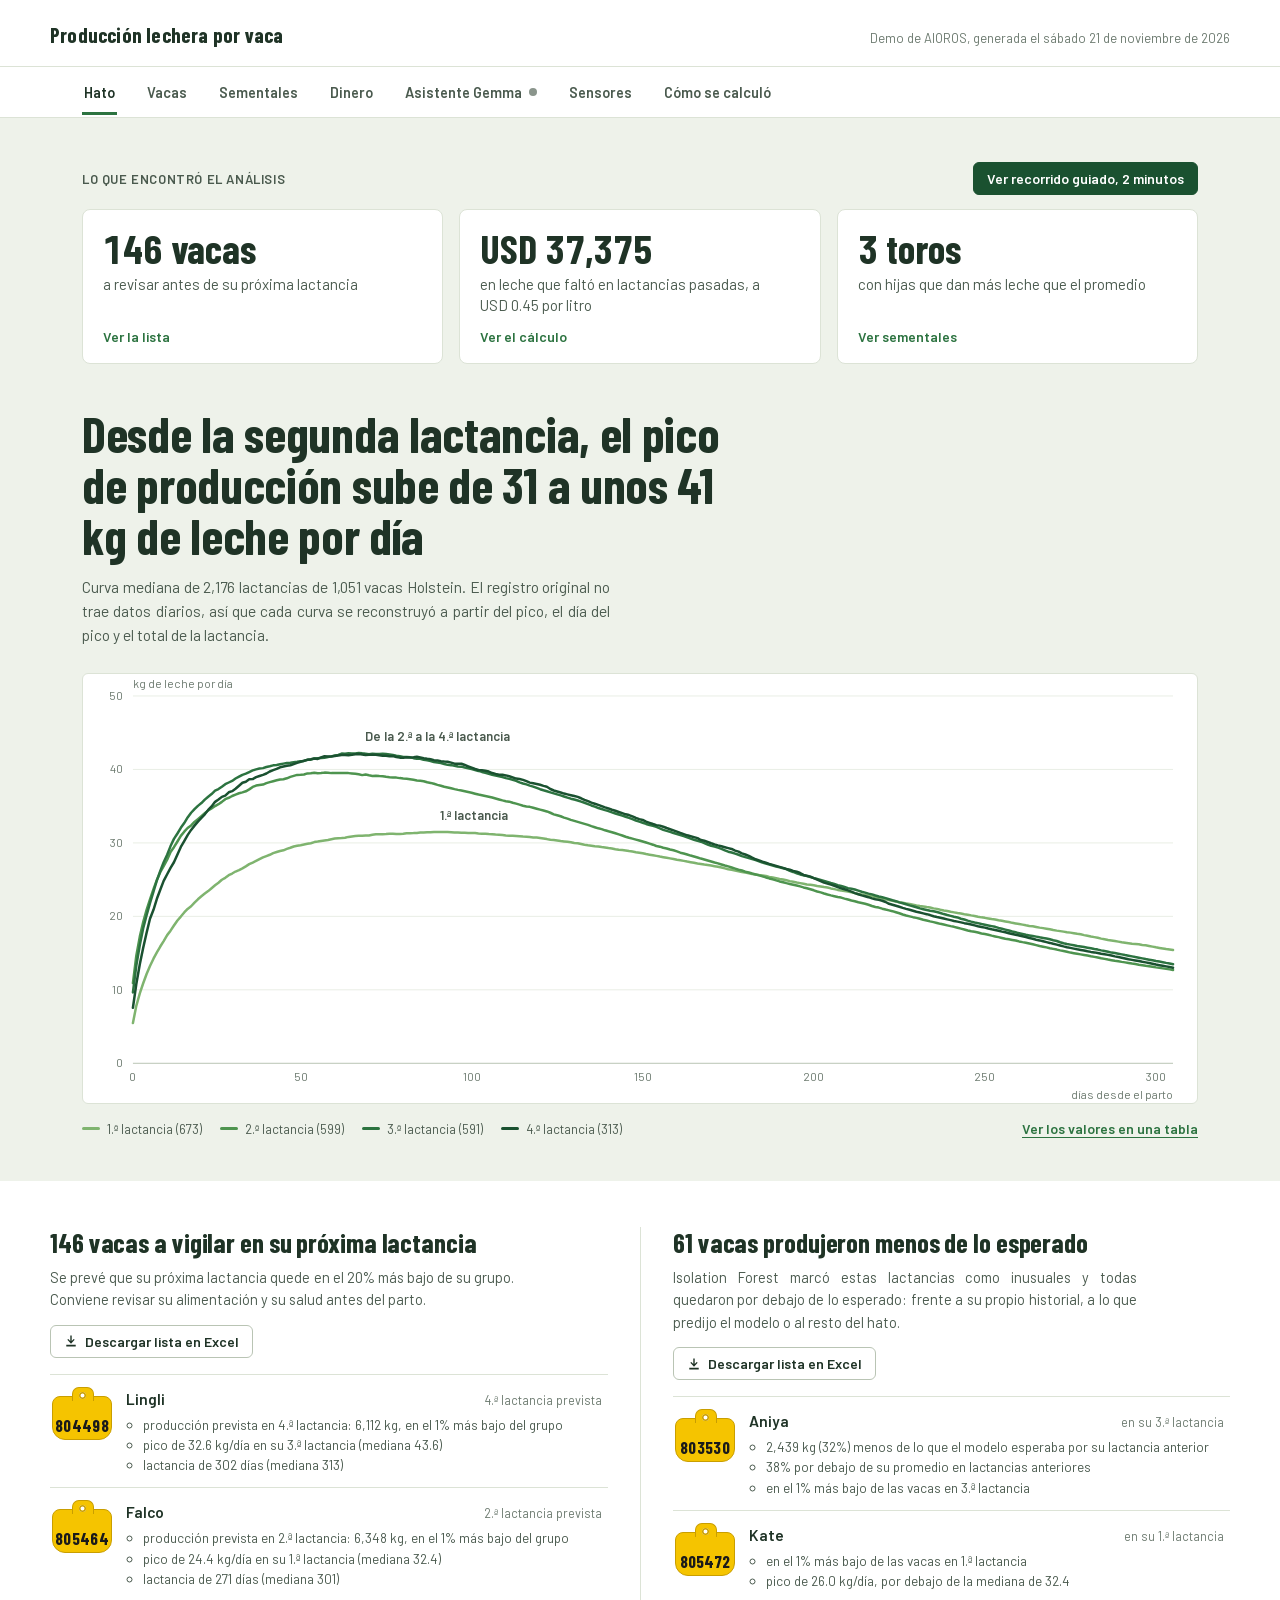
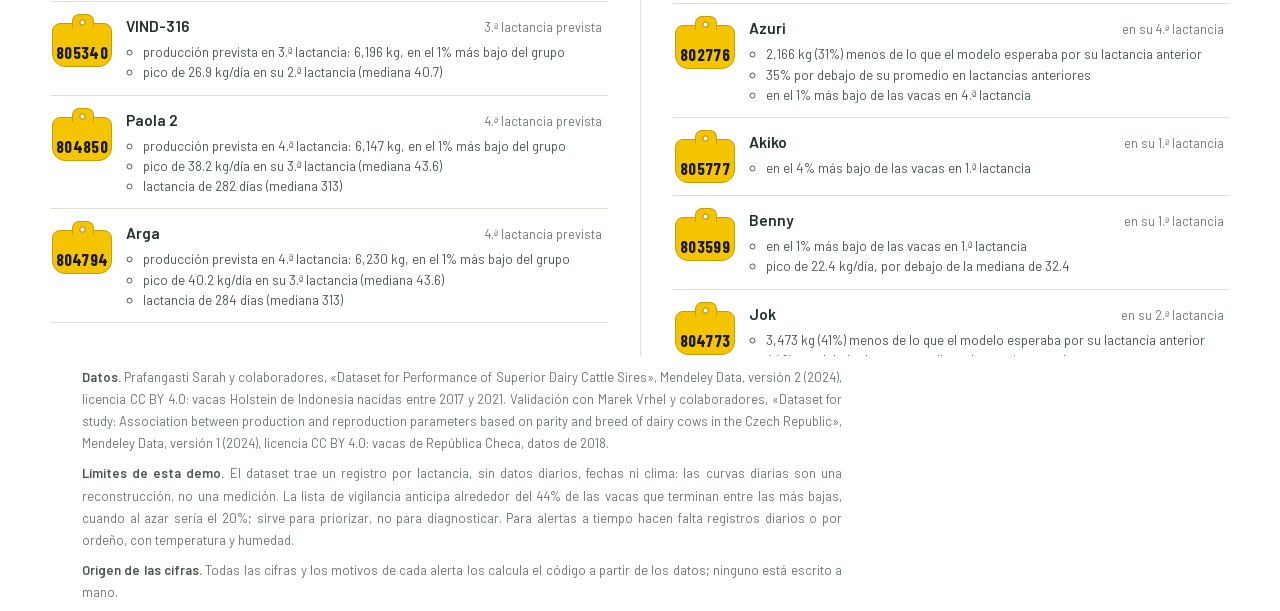
==== commit fff0b0b4: "Lechera solo con la sesión de aioros.tech en el sitio publicado En gamma.aioros.tech (y en la direcc" ====
--- a/index.html
+++ b/index.html
@@ -2,6 +2,131 @@
 <html lang="es"><head>
 <meta charset="utf-8">
 <meta name="viewport" content="width=device-width,initial-scale=1">
+<meta name="robots" content="noindex,nofollow">
+<script>var GAMMA_ACCESO={"dominios": ["gamma.aioros.tech", "gamma-aioros.web.app", "gamma-gemma-645525572182.us-central1.run.app"], "servicios": ["gamma", "lechera"], "portal": "https://aioros.tech/mis-servicios", "firebase": {"apiKey": "AIzaSyAda6JIhWg6xdOVwLsRslpgJDxBkmK3OjA", "authDomain": "cs-poc-yfxkwcqxjfhpzpqhicir6vu.firebaseapp.com", "projectId": "cs-poc-yfxkwcqxjfhpzpqhicir6vu", "appId": "1:420629855643:web:c3d16efabf8329f4d7f53e"}, "descripcion": "En estos dominios el dashboard pide la sesión de aioros.tech: entra un admin u operador, o una cuenta con alguno de estos servicios en el panel de administración. La dirección de Cloud Run va en la lista para que el servidor de Gemma no muestre el dashboard sin sesión. En otros dominios (el equipo, la Jetson) no hay puerta. La configuración de Firebase es pública por diseño."};
+/* Puerta de acceso del dashboard publicado en el sitio de AIOROS.
+ *
+ * Solo se activa en los dominios de `acceso.dominios` (configuracion.json). En el equipo, en la Jetson
+ * o abriendo el archivo directo no hay puerta: el dashboard sigue funcionando sin internet.
+ *
+ * En esos dominios, la página queda oculta hasta comprobar la sesión de aioros.tech:
+ *   1. El portal (aioros.tech/mis-servicios) manda aquí con `#sso=<token>`; se canjea con Firebase Auth.
+ *      Si ya había sesión en este dominio (por ejemplo, del panel de Gamma), se usa esa.
+ *   2. Entra un admin u operador, o una cuenta que tenga alguno de `acceso.servicios` en
+ *      `usuarios/{uid}.servicios`, el mismo campo que se edita en el panel de administración.
+ *   3. Sin sesión, vuelve al portal. Con sesión pero sin el servicio, lo dice y ofrece cerrar sesión.
+ *
+ * Es la misma puerta que usan los tableros de Alpha y Beta: oculta la página a quien no entra por el
+ * portal, pero los datos de demostración viajan dentro del HTML. Datos reales irían detrás del backend. */
+(function () {
+  var A = window.GAMMA_ACCESO || {};
+  if (!A.firebase || (A.dominios || []).indexOf(location.hostname) < 0) return;
+
+  var raiz = document.documentElement;
+  raiz.classList.add('gamma-puerta');
+  var estilo = document.createElement('style');
+  estilo.textContent =
+    'html.gamma-puerta body>:not(#gamma-puerta){display:none!important}' +
+    '#gamma-puerta{min-height:100vh;display:grid;place-items:center;padding:24px;background:#EEF2EA;color:#1F3326;' +
+    'font:15px/1.5 system-ui,-apple-system,"Segoe UI",sans-serif;text-align:center}' +
+    '#gamma-puerta .caja{max-width:420px}#gamma-puerta p{margin:0 0 18px}' +
+    '#gamma-puerta a,#gamma-puerta button{display:inline-block;margin:4px;padding:10px 18px;border-radius:8px;' +
+    'border:1px solid #1F3326;background:#1F3326;color:#fff;font:inherit;text-decoration:none;cursor:pointer}' +
+    '#gamma-puerta button{background:transparent;color:#1F3326}';
+  document.head.appendChild(estilo);
+
+  // El token llega en el fragmento: se toma y se borra de la barra antes de que la página lea el fragmento
+  var token = null;
+  var m = /(?:^#|&)sso=([^&]+)/.exec(location.hash);
+  if (m) {
+    token = decodeURIComponent(m[1]);
+    history.replaceState(null, '', location.pathname + location.search);
+  }
+  var portal = A.portal || 'https://aioros.tech/';
+
+  function cuandoHayBody(fn) {
+    if (document.body) fn();
+    else document.addEventListener('DOMContentLoaded', fn);
+  }
+
+  function aviso(texto, salir, esperando) {
+    cuandoHayBody(function () {
+      var p = document.getElementById('gamma-puerta');
+      if (!p) {
+        p = document.createElement('div');
+        p.id = 'gamma-puerta';
+        document.body.appendChild(p);
+      }
+      p.textContent = '';
+      var caja = document.createElement('div');
+      caja.className = 'caja';
+      var t = document.createElement('p');
+      t.textContent = texto;
+      caja.appendChild(t);
+      if (!esperando) {
+        var ir = document.createElement('a');
+        ir.href = portal;
+        ir.textContent = 'Ir a AIOROS';
+        caja.appendChild(ir);
+        if (salir) caja.appendChild(salir);
+      }
+      p.appendChild(caja);
+    });
+  }
+
+  function abrir() {
+    raiz.classList.remove('gamma-puerta');
+    var p = document.getElementById('gamma-puerta');
+    if (p) p.remove();
+  }
+
+  aviso('Comprobando tu acceso…', null, true);
+
+  var base = 'https://www.gstatic.com/firebasejs/' + (A.sdk || '10.12.2') + '/';
+  Promise.all([import(base + 'firebase-app.js'), import(base + 'firebase-auth.js'), import(base + 'firebase-firestore.js')])
+    .then(async function (sdk) {
+      var appSdk = sdk[0], authSdk = sdk[1], fs = sdk[2];
+      var app = appSdk.initializeApp(A.firebase);
+      var auth = authSdk.getAuth(app);
+      if (token) {
+        try {
+          await authSdk.signInWithCustomToken(auth, token);
+        } catch (e) {
+          console.error('[acceso] token', e);
+          aviso('El enlace de acceso venció o no es válido. Vuelve a entrar desde AIOROS.');
+          return;
+        }
+      }
+      await auth.authStateReady();
+      var usuario = auth.currentUser;
+      if (!usuario) {
+        location.replace(portal);
+        return;
+      }
+      var claims = (await usuario.getIdTokenResult()).claims || {};
+      if (claims.admin === true || claims.role === 'admin' || claims.role === 'operador') {
+        abrir();
+        return;
+      }
+      var doc = await fs.getDoc(fs.doc(fs.getFirestore(app), 'usuarios', usuario.uid));
+      var servicios = doc.exists() && Array.isArray(doc.data().servicios) ? doc.data().servicios : [];
+      if ((A.servicios || []).some(function (s) { return servicios.indexOf(s) >= 0; })) {
+        abrir();
+        return;
+      }
+      var salir = document.createElement('button');
+      salir.type = 'button';
+      salir.textContent = 'Cerrar sesión';
+      salir.onclick = function () { authSdk.signOut(auth).then(function () { location.replace(portal); }); };
+      aviso('La cuenta ' + (usuario.email || '') + ' no tiene acceso a esta demostración.', salir);
+    })
+    .catch(function (e) {
+      console.error('[acceso]', e);
+      aviso('No se pudo comprobar tu acceso. Revisa la conexión y vuelve a cargar la página.');
+    });
+})();
+
+</script>
 <title>Producción lechera por vaca, demo de AIOROS</title>
 <meta name="description" content="Producción lechera AIOROS: predicciones, valor económico, asistente Gemma local y seguimiento de sensores.">
 <style>
@@ -366,7 +491,7 @@
 
 <header class="ancho top">
   <h1>Producción lechera por vaca</h1>
-  <p>Demo de AIOROS, generada el miércoles 11 de noviembre de 2026</p>
+  <p>Demo de AIOROS, generada el sábado 21 de noviembre de 2026</p>
 </header>
 <nav class="gamma-nav" aria-label="Secciones del dashboard"><div class="ancho" role="tablist" aria-label="Secciones"><button role="tab" id="tab-hato" aria-controls="panel-hato" data-pestana="hato" aria-selected="false" tabindex="-1">Hato</button><button role="tab" id="tab-vacas" aria-controls="ficha" data-pestana="vacas" aria-selected="false" tabindex="-1">Vacas</button><button role="tab" id="tab-toros" aria-controls="sementales" data-pestana="toros" aria-selected="false" tabindex="-1">Sementales</button><button role="tab" id="tab-dinero" aria-controls="economia" data-pestana="dinero" aria-selected="false" tabindex="-1">Dinero</button><button role="tab" id="tab-gemma" aria-controls="asistente" data-pestana="gemma" aria-selected="false" tabindex="-1">Asistente Gemma<i class="senal" id="senal-gemma" aria-hidden="true"></i></button><button role="tab" id="tab-sensores" aria-controls="seguimiento" data-pestana="sensores" aria-selected="false" tabindex="-1">Sensores<b class="cuenta" id="cuenta-sensores" hidden></b></button><button role="tab" id="tab-metodo" aria-controls="panel-metodo" data-pestana="metodo" aria-selected="false" tabindex="-1">Cómo se calculó</button></div></nav>
 
@@ -798,11 +923,11 @@
 }
 document.querySelectorAll('[data-exportar]').forEach(function(b){ b.addEventListener('click',function(){
   if(b.dataset.exportar==='vigilancia') descargar([['Arete','Nombre','Semental','Última lactancia','Producción prevista siguiente (kg)','Percentil en su grupo','Motivos']]
-    .concat(D.vigilancia.map(function(o){ return [o.vaca,o.nombre,o.semental,o.lact,o.pred,o.percentil,o.motivos.join(' | ')]; })),'vacas_a_vigilar_20261111.csv');
+    .concat(D.vigilancia.map(function(o){ return [o.vaca,o.nombre,o.semental,o.lact,o.pred,o.percentil,o.motivos.join(' | ')]; })),'vacas_a_vigilar_20261121.csv');
   else if(b.dataset.exportar==='sementales') descargar([['Semental','Hijas','Diferencia contra el promedio (kg)','Intervalo 90%, desde (kg)','Intervalo 90%, hasta (kg)','Se distingue del promedio']]
-    .concat(D.sementales.lista.map(function(s){ return [s.semental,s.hijas,s.kg,s.bajo,s.alto,distinto(s)?'sí':'no']; })),'sementales_20261111.csv');
+    .concat(D.sementales.lista.map(function(s){ return [s.semental,s.hijas,s.kg,s.bajo,s.alto,distinto(s)?'sí':'no']; })),'sementales_20261121.csv');
   else descargar([['Arete','Nombre','Semental','Lactancia','Producción (kg)','Esperado (kg)','Puntaje de anomalía','Motivos']]
-    .concat(D.anomalias.map(function(o){ return [o.vaca,o.nombre,o.semental,o.lact,o.corr,o.esp,String(o.puntaje).replace('.',','),o.motivos.join(' | ')]; })),'vacas_baja_produccion_20261111.csv');
+    .concat(D.anomalias.map(function(o){ return [o.vaca,o.nombre,o.semental,o.lact,o.corr,o.esp,String(o.puntaje).replace('.',','),o.motivos.join(' | ')]; })),'vacas_baja_produccion_20261121.csv');
 }); });
 
 // pestañas: una sección a la vez. El enlace (#vacas, #dinero…) abre la pestaña directamente y el
@@ -846,10 +971,29 @@
   "thi_fuente": "https://dairy.extension.wisc.edu/articles/heat-abatement-investment-scouter-a-new-decision-support-tool-for-dairy-heat-stress-management/",
   "caida_diaria_umbral": 0.2,
   "caida_dias_consecutivos": 2,
-  "servidor_gemma": "",
-  "servidor_gemma_descripcion": "Dirección del servidor de Gemma (por ejemplo https://gemma.aioros.tech) cuando este dashboard se publica en otra página. Vacío: usa el servidor que entrega la página."
+  "servidor_gemma": "https://gamma-gemma-645525572182.us-central1.run.app",
+  "servidor_gemma_descripcion": "Dirección del servidor de Gemma (por ejemplo https://gemma.aioros.tech) cuando este dashboard se publica en otra página. Vacío: usa el servidor que entrega la página.",
+  "acceso": {
+    "dominios": [
+      "gamma.aioros.tech",
+      "gamma-aioros.web.app",
+      "gamma-gemma-645525572182.us-central1.run.app"
+    ],
+    "servicios": [
+      "gamma",
+      "lechera"
+    ],
+    "portal": "https://aioros.tech/mis-servicios",
+    "firebase": {
+      "apiKey": "AIzaSyAda6JIhWg6xdOVwLsRslpgJDxBkmK3OjA",
+      "authDomain": "cs-poc-yfxkwcqxjfhpzpqhicir6vu.firebaseapp.com",
+      "projectId": "cs-poc-yfxkwcqxjfhpzpqhicir6vu",
+      "appId": "1:420629855643:web:c3d16efabf8329f4d7f53e"
+    },
+    "descripcion": "En estos dominios el dashboard pide la sesión de aioros.tech: entra un admin u operador, o una cuenta con alguno de estos servicios en el panel de administración. La dirección de Cloud Run va en la lista para que el servidor de Gemma no muestre el dashboard sin sesión. En otros dominios (el equipo, la Jetson) no hay puerta. La configuración de Firebase es pública por diseño."
+  }
 }
-, GAMMA_EJEMPLOS={"chat":{"resumen":{"ambito":"Datos de la demo histórica","hechos":[{"etiqueta":"Vacas en el histórico","valor":1051,"unidad":""},{"etiqueta":"Vacas a vigilar","valor":146,"unidad":""},{"etiqueta":"Lactancias pasadas con baja producción","valor":64,"unidad":""},{"etiqueta":"Vacas con alguna lactancia de baja producción","valor":61,"unidad":""},{"etiqueta":"Error medio del modelo","valor":813,"unidad":"kg corregidos"},{"etiqueta":"De las vacas que terminaron más bajas en su 2.ª lactancia, el modelo había señalado desde la 1.ª","valor":44.3,"unidad":"%"}],"grafica":{"tipo":"lineas","titulo":"Curvas medianas reconstruidas","unidad":"kg/día","etiquetas":[1,2,3,4,5,6,7,8,9,10,11,12,13,14,15,16,17,18,19,20,21,22,23,24,25,26,27,28,29,30,31,32,33,34,35,36,37,38,39,40,41,42,43,44,45,46,47,48,49,50,51,52,53,54,55,56,57,58,59,60,61,62,63,64,65,66,67,68,69,70,71,72,73,74,75,76,77,78,79,80,81,82,83,84,85,86,87,88,89,90,91,92,93,94,95,96,97,98,99,100,101,102,103,104,105,106,107,108,109,110,111,112,113,114,115,116,117,118,119,120,121,122,123,124,125,126,127,128,129,130,131,132,133,134,135,136,137,138,139,140,141,142,143,144,145,146,147,148,149,150,151,152,153,154,155,156,157,158,159,160,161,162,163,164,165,166,167,168,169,170,171,172,173,174,175,176,177,178,179,180,181,182,183,184,185,186,187,188,189,190,191,192,193,194,195,196,197,198,199,200,201,202,203,204,205,206,207,208,209,210,211,212,213,214,215,216,217,218,219,220,221,222,223,224,225,226,227,228,229,230,231,232,233,234,235,236,237,238,239,240,241,242,243,244,245,246,247,248,249,250,251,252,253,254,255,256,257,258,259,260,261,262,263,264,265,266,267,268,269,270,271,272,273,274,275,276,277,278,279,280,281,282,283,284,285,286,287,288,289,290,291,292,293,294,295,296,297,298,299,300,301,302,303,304,305],"series":[{"nombre":"Lactancia 1","valores":[5.47,7.83,9.51,10.89,12.16,13.24,14.24,15.09,15.9,16.63,17.45,18.06,18.75,19.44,19.97,20.53,21.0,21.37,21.88,22.33,22.73,23.1,23.44,23.83,24.22,24.58,24.99,25.25,25.6,25.83,26.1,26.31,26.54,26.81,27.1,27.32,27.56,27.78,28.01,28.2,28.38,28.62,28.77,28.9,29.0,29.18,29.34,29.51,29.61,29.69,29.78,29.88,29.96,30.11,30.18,30.26,30.33,30.4,30.5,30.59,30.62,30.65,30.71,30.81,30.88,30.92,30.96,30.98,31.0,31.02,31.12,31.17,31.17,31.17,31.19,31.25,31.23,31.2,31.2,31.24,31.3,31.32,31.33,31.36,31.41,31.43,31.46,31.46,31.49,31.49,31.49,31.48,31.48,31.46,31.43,31.41,31.39,31.37,31.36,31.35,31.33,31.28,31.24,31.23,31.2,31.18,31.14,31.11,31.08,31.02,30.98,30.97,30.94,30.9,30.86,30.84,30.8,30.75,30.74,30.68,30.6,30.52,30.42,30.39,30.33,30.26,30.21,30.15,30.08,29.98,29.94,29.85,29.76,29.68,29.61,29.54,29.5,29.43,29.37,29.3,29.24,29.14,29.07,29.02,28.97,28.88,28.82,28.74,28.67,28.59,28.48,28.4,28.31,28.23,28.14,28.06,27.98,27.9,27.81,27.72,27.64,27.55,27.46,27.38,27.3,27.2,27.13,27.05,26.99,26.92,26.83,26.75,26.65,26.54,26.41,26.33,26.22,26.13,26.04,25.95,25.86,25.76,25.71,25.63,25.57,25.5,25.37,25.29,25.2,25.1,25.01,24.9,24.8,24.71,24.61,24.53,24.44,24.35,24.29,24.22,24.15,24.07,23.99,23.92,23.81,23.71,23.6,23.51,23.47,23.37,23.26,23.17,23.05,22.96,22.88,22.8,22.72,22.62,22.52,22.42,22.33,22.23,22.12,22.03,21.93,21.85,21.76,21.68,21.59,21.47,21.4,21.34,21.27,21.19,21.09,21.02,20.9,20.79,20.72,20.62,20.54,20.45,20.38,20.3,20.23,20.13,20.05,19.95,19.86,19.79,19.71,19.63,19.56,19.47,19.39,19.31,19.22,19.12,19.04,18.95,18.87,18.78,18.7,18.64,18.56,18.47,18.39,18.31,18.23,18.14,18.06,17.99,17.92,17.84,17.78,17.71,17.62,17.55,17.45,17.35,17.25,17.18,17.08,16.97,16.89,16.8,16.72,16.64,16.56,16.48,16.41,16.35,16.28,16.24,16.19,16.12,16.06,15.98,15.88,15.79,15.71,15.62,15.54,15.48,15.41]},{"nombre":"Lactancia 2","valores":[10.93,14.64,17.24,19.23,20.88,22.29,23.71,24.96,26.02,26.85,27.71,28.77,29.41,30.19,30.95,31.52,32.03,32.38,32.86,33.23,33.64,34.05,34.43,34.7,35.01,35.27,35.59,35.95,36.14,36.39,36.57,36.75,36.88,37.03,37.28,37.62,37.8,37.87,37.94,38.14,38.28,38.4,38.52,38.63,38.67,38.79,38.98,39.12,39.25,39.26,39.31,39.46,39.47,39.55,39.49,39.51,39.56,39.54,39.5,39.5,39.5,39.51,39.52,39.5,39.45,39.42,39.34,39.23,39.31,39.2,39.12,39.15,39.09,39.07,39.0,38.94,38.9,38.89,38.82,38.77,38.72,38.65,38.59,38.5,38.45,38.39,38.25,38.16,38.04,37.9,37.77,37.64,37.54,37.44,37.33,37.21,37.12,37.02,36.93,36.84,36.7,36.57,36.48,36.38,36.29,36.18,36.05,35.91,35.79,35.68,35.61,35.46,35.34,35.2,35.06,34.96,34.9,34.78,34.65,34.53,34.4,34.28,34.11,33.88,33.77,33.63,33.44,33.3,33.14,33.0,32.87,32.73,32.59,32.45,32.28,32.13,31.98,31.87,31.71,31.58,31.45,31.3,31.16,31.0,30.84,30.7,30.58,30.45,30.32,30.19,30.06,29.9,29.76,29.58,29.48,29.34,29.24,29.1,28.99,28.85,28.67,28.56,28.42,28.28,28.15,28.01,27.87,27.74,27.61,27.47,27.34,27.21,27.07,26.93,26.81,26.66,26.49,26.35,26.23,26.08,25.96,25.83,25.71,25.59,25.45,25.3,25.16,25.04,24.9,24.75,24.64,24.52,24.41,24.31,24.2,24.07,23.94,23.83,23.7,23.55,23.38,23.26,23.11,22.98,22.85,22.75,22.63,22.55,22.42,22.3,22.16,22.06,21.93,21.82,21.71,21.57,21.41,21.28,21.19,21.05,20.93,20.82,20.7,20.56,20.42,20.26,20.11,20.0,19.89,19.79,19.67,19.54,19.44,19.32,19.21,19.1,18.98,18.88,18.78,18.67,18.57,18.45,18.33,18.21,18.09,17.98,17.91,17.81,17.68,17.6,17.5,17.38,17.27,17.18,17.07,16.96,16.87,16.79,16.71,16.59,16.49,16.41,16.32,16.21,16.09,15.97,15.87,15.77,15.67,15.57,15.47,15.37,15.27,15.17,15.07,14.98,14.9,14.82,14.74,14.66,14.57,14.48,14.39,14.3,14.21,14.12,14.04,13.96,13.89,13.81,13.73,13.66,13.58,13.51,13.43,13.36,13.28,13.21,13.14,13.06,12.99,12.92,12.85,12.78,12.71]},{"nombre":"Lactancia 3","valores":[9.65,13.3,16.1,18.38,20.15,21.81,23.36,24.9,26.17,27.37,28.38,29.57,30.54,31.28,32.05,32.7,33.46,34.1,34.59,35.04,35.42,35.88,36.28,36.64,37.1,37.33,37.63,37.99,38.22,38.44,38.76,39.02,39.26,39.43,39.65,39.86,40.0,40.13,40.17,40.32,40.44,40.56,40.61,40.7,40.79,40.87,40.91,40.98,41.05,41.13,41.15,41.32,41.33,41.48,41.54,41.56,41.59,41.68,41.78,41.89,41.99,42.16,42.15,42.19,42.16,42.18,42.24,42.19,42.14,42.08,42.13,42.09,42.11,42.14,42.1,42.04,41.96,41.87,41.81,41.7,41.7,41.64,41.54,41.45,41.46,41.31,41.23,41.16,41.02,40.94,40.88,40.75,40.62,40.58,40.5,40.39,40.38,40.25,40.16,40.05,39.92,39.79,39.66,39.55,39.41,39.28,39.16,39.06,38.96,38.82,38.71,38.59,38.44,38.24,38.08,37.96,37.8,37.66,37.48,37.31,37.16,37.02,36.88,36.74,36.61,36.47,36.32,36.17,36.02,35.9,35.77,35.62,35.46,35.28,35.09,34.93,34.75,34.61,34.46,34.33,34.16,34.01,33.86,33.71,33.56,33.41,33.24,33.05,32.89,32.75,32.58,32.44,32.34,32.18,31.97,31.78,31.63,31.49,31.35,31.21,31.08,30.92,30.75,30.58,30.43,30.29,30.16,29.97,29.78,29.61,29.5,29.35,29.18,28.99,28.81,28.7,28.54,28.38,28.21,28.06,27.92,27.79,27.66,27.5,27.33,27.17,27.06,26.93,26.77,26.67,26.55,26.42,26.19,26.05,25.87,25.71,25.58,25.47,25.35,25.21,25.08,24.94,24.81,24.67,24.54,24.41,24.25,24.13,23.99,23.85,23.77,23.66,23.5,23.36,23.24,23.1,22.99,22.84,22.71,22.59,22.48,22.34,22.19,22.07,21.9,21.78,21.64,21.49,21.37,21.23,21.09,20.98,20.87,20.78,20.69,20.59,20.46,20.31,20.18,20.07,19.95,19.85,19.68,19.56,19.42,19.28,19.17,19.07,18.95,18.86,18.77,18.67,18.57,18.43,18.31,18.19,18.07,17.93,17.83,17.71,17.59,17.49,17.4,17.32,17.24,17.15,17.06,16.98,16.87,16.75,16.65,16.48,16.33,16.24,16.15,16.07,15.98,15.89,15.81,15.73,15.65,15.56,15.47,15.37,15.27,15.17,15.07,15.0,14.92,14.82,14.73,14.64,14.55,14.46,14.37,14.28,14.19,14.1,14.02,13.93,13.85,13.76,13.67,13.59,13.49]},{"nombre":"Lactancia 4","valores":[7.55,10.79,13.49,15.74,17.76,19.67,20.89,22.39,23.62,24.82,25.73,26.61,27.37,28.42,29.46,30.24,31.06,31.77,32.35,32.9,33.39,33.89,34.48,34.96,35.59,35.89,36.26,36.43,36.89,37.04,37.37,37.77,38.18,38.33,38.67,38.68,38.96,39.1,39.25,39.44,39.72,39.9,40.07,40.29,40.4,40.49,40.57,40.74,40.89,41.04,41.18,41.3,41.38,41.5,41.43,41.64,41.79,41.77,41.75,41.83,41.9,41.95,41.96,41.92,41.99,42.07,42.09,42.04,41.97,41.98,41.99,42.0,41.93,41.86,41.86,41.8,41.83,41.7,41.6,41.61,41.64,41.62,41.65,41.71,41.63,41.53,41.46,41.39,41.26,41.22,41.13,41.07,41.03,40.92,40.79,40.76,40.77,40.6,40.42,40.24,40.06,39.92,39.89,39.82,39.71,39.51,39.39,39.28,39.26,39.19,39.06,38.91,38.75,38.7,38.58,38.39,38.21,38.11,38.01,37.91,37.76,37.64,37.34,37.13,37.0,36.86,36.71,36.6,36.5,36.38,36.26,36.07,35.85,35.68,35.48,35.33,35.17,35.01,34.84,34.69,34.51,34.37,34.21,34.05,33.89,33.79,33.61,33.39,33.24,33.13,32.9,32.73,32.57,32.42,32.35,32.2,32.03,31.86,31.7,31.53,31.36,31.19,31.03,30.91,30.79,30.65,30.4,30.29,30.12,29.95,29.79,29.66,29.54,29.42,29.3,29.17,28.96,28.81,28.57,28.42,28.23,27.99,27.77,27.61,27.45,27.3,27.14,27.01,26.88,26.74,26.61,26.46,26.34,26.2,26.07,25.89,25.64,25.53,25.41,25.21,25.02,24.8,24.59,24.45,24.32,24.17,23.99,23.82,23.68,23.53,23.35,23.17,23.0,22.86,22.74,22.61,22.45,22.33,22.24,22.12,21.96,21.71,21.57,21.44,21.3,21.16,21.02,20.89,20.76,20.62,20.52,20.41,20.3,20.17,20.02,19.91,19.81,19.7,19.59,19.48,19.37,19.28,19.19,19.08,18.99,18.9,18.78,18.65,18.55,18.47,18.34,18.24,18.15,18.05,17.92,17.82,17.71,17.6,17.5,17.4,17.3,17.19,17.05,16.94,16.82,16.72,16.61,16.5,16.38,16.27,16.15,16.03,15.91,15.8,15.7,15.61,15.52,15.44,15.35,15.25,15.16,15.09,15.01,14.92,14.84,14.75,14.66,14.55,14.47,14.37,14.27,14.16,14.08,14.0,13.91,13.82,13.73,13.64,13.55,13.44,13.35,13.27,13.19,13.1,13.0]}]},"tabla":[],"notas":["Dataset histórico público de Indonesia, no una finca real de Panamá.","Las curvas diarias son reconstrucciones; no observaciones de sensores.","Vigilancia significa baja producción PREVISTA en la próxima lactancia; anomalías son lactancias PASADAS inusuales. Son listas diferentes.","La lista de vigilancia prioriza revisiones y no diagnostica enfermedades."],"vaca_consultada":null,"motor":"ejemplo","respuesta":"El registro permite estimar la siguiente lactancia y separar dos revisiones: vacas con baja producción prevista y lactancias pasadas con resultados inusuales.\n\nHay 146 vacas a vigilar en su próxima lactancia.\n\nLa capacidad para anticipar baja producción es limitada. El modelo detectó el 44.3% de las vacas que terminaron en el grupo más bajo, así que también deja casos sin anticipar. Sirve para priorizar revisiones, no para garantizar resultados."},"vigilancia":{"ambito":"Datos de la demo histórica","hechos":[{"etiqueta":"Vacas en el histórico","valor":1051,"unidad":""},{"etiqueta":"Vacas a vigilar","valor":146,"unidad":""},{"etiqueta":"Lactancias pasadas con baja producción","valor":64,"unidad":""},{"etiqueta":"Vacas con alguna lactancia de baja producción","valor":61,"unidad":""},{"etiqueta":"Error medio del modelo","valor":813,"unidad":"kg corregidos"},{"etiqueta":"De las vacas que terminaron más bajas en su 2.ª lactancia, el modelo había señalado desde la 1.ª","valor":44.3,"unidad":"%"}],"grafica":{"tipo":"barras","titulo":"Vacas a vigilar, siguiente lactancia","unidad":"kg corregidos","etiquetas":["804498","805464","805340","804850","804794","805060","805596","803599","804889","803870"],"series":[{"nombre":"Predicción","valores":[6112,6348,6196,6147,6230,6426,6226,6249,6282,6440]}]},"tabla":[{"vaca":"804498","nombre":"Lingli","semental":"K-M.EpicSave-ET","lact":3,"pred":6112,"percentil":0,"motivos":["producción prevista en 4.ª lactancia: 6,112 kg, en el 1% más bajo del grupo","pico de 32.6 kg/día en su 3.ª lactancia (mediana 43.6)","lactancia de 302 días (mediana 313)"]},{"vaca":"805464","nombre":"Falco","semental":"Coyne PlanetET","lact":1,"pred":6348,"percentil":0,"motivos":["producción prevista en 2.ª lactancia: 6,348 kg, en el 1% más bajo del grupo","pico de 24.4 kg/día en su 1.ª lactancia (mediana 32.4)","lactancia de 271 días (mediana 301)","hija de Coyne PlanetET: sus 79 hijas producen 384 kg menos que el promedio"]},{"vaca":"805340","nombre":"VIND-316","semental":"AK 47","lact":2,"pred":6196,"percentil":1,"motivos":["producción prevista en 3.ª lactancia: 6,196 kg, en el 1% más bajo del grupo","pico de 26.9 kg/día en su 2.ª lactancia (mediana 40.7)"]},{"vaca":"804850","nombre":"Paola 2","semental":"AK 47","lact":3,"pred":6147,"percentil":1,"motivos":["producción prevista en 4.ª lactancia: 6,147 kg, en el 1% más bajo del grupo","pico de 38.2 kg/día en su 3.ª lactancia (mediana 43.6)","lactancia de 282 días (mediana 313)"]},{"vaca":"804794","nombre":"Arga","semental":"Coyne PlanetET","lact":3,"pred":6230,"percentil":1,"motivos":["producción prevista en 4.ª lactancia: 6,230 kg, en el 1% más bajo del grupo","pico de 40.2 kg/día en su 3.ª lactancia (mediana 43.6)","lactancia de 284 días (mediana 313)","hija de Coyne PlanetET: sus 79 hijas producen 384 kg menos que el promedio"]},{"vaca":"805060","nombre":"Arabia","semental":"Coyne PlanetET","lact":1,"pred":6426,"percentil":1,"motivos":["producción prevista en 2.ª lactancia: 6,426 kg, en el 1% más bajo del grupo","pico de 25.0 kg/día en su 1.ª lactancia (mediana 32.4)","lactancia de 273 días (mediana 301)","hija de Coyne PlanetET: sus 79 hijas producen 384 kg menos que el promedio"]},{"vaca":"805596","nombre":"Dacey","semental":"Coyne PlanetET","lact":2,"pred":6226,"percentil":1,"motivos":["producción prevista en 3.ª lactancia: 6,226 kg, en el 1% más bajo del grupo","pico de 31.5 kg/día en su 2.ª lactancia (mediana 40.7)","hija de Coyne PlanetET: sus 79 hijas producen 384 kg menos que el promedio"]},{"vaca":"803599","nombre":"Benny","semental":"W.EpicIcebergET","lact":3,"pred":6249,"percentil":1,"motivos":["producción prevista en 4.ª lactancia: 6,249 kg, en el 1% más bajo del grupo","pico de 36.9 kg/día en su 3.ª lactancia (mediana 43.6)","lactancia de 278 días (mediana 313)"]},{"vaca":"804889","nombre":"KANES","semental":"L.Jet Bowser XA","lact":3,"pred":6282,"percentil":1,"motivos":["producción prevista en 4.ª lactancia: 6,282 kg, en el 1% más bajo del grupo","pico de 37.9 kg/día en su 3.ª lactancia (mediana 43.6)","lactancia de 261 días (mediana 313)"]},{"vaca":"803870","nombre":"Char","semental":"C. Dv. Creeton","lact":1,"pred":6440,"percentil":1,"motivos":["producción prevista en 2.ª lactancia: 6,440 kg, en el 1% más bajo del grupo","pico de 24.2 kg/día en su 1.ª lactancia (mediana 32.4)","lactancia de 272 días (mediana 301)"]}],"notas":["Dataset histórico público de Indonesia, no una finca real de Panamá.","Las curvas diarias son reconstrucciones; no observaciones de sensores.","Vigilancia significa baja producción PREVISTA en la próxima lactancia; anomalías son lactancias PASADAS inusuales. Son listas diferentes.","La lista de vigilancia prioriza revisiones y no diagnostica enfermedades."],"vaca_consultada":null,"motor":"ejemplo","respuesta":"Las primeras de la lista son 804498 (6,112 kg previstos), 805464 (6,348 kg previstos), 805340 (6,196 kg previstos), 804850 (6,147 kg previstos), 804794 (6,230 kg previstos).\n\nLas vacas a vigilar están entre las de menor producción prevista dentro de su grupo de lactancia. Esta clasificación se refiere al futuro; no significa que todas hayan tenido una anomalía histórica.\n\nLa capacidad para anticipar baja producción es limitada. El modelo detectó el 44.3% de las vacas que terminaron en el grupo más bajo, así que también deja casos sin anticipar. Sirve para priorizar revisiones, no para garantizar resultados."},"economia":{"ambito":"Datos de la demo histórica","hechos":[{"etiqueta":"Brecha histórica comparable","valor":37375.44,"unidad":"USD"},{"etiqueta":"Volumen de la brecha","valor":83056.56,"unidad":"litros"},{"etiqueta":"Precio del escenario","valor":0.45,"unidad":"USD/litro"},{"etiqueta":"Lactancias comparables","valor":37,"unidad":""},{"etiqueta":"Anomalías sin base monetizable","valor":27,"unidad":""}],"grafica":{"tipo":"barras","titulo":"Mayor brecha histórica por vaca y lactancia","unidad":"USD","etiquetas":["802061, 4.ª","804773, 2.ª","803449, 4.ª","803431, 3.ª","802086, 4.ª","802778, 3.ª","803957, 2.ª","804668, 3.ª","802852, 4.ª","805646, 2.ª"],"series":[{"nombre":"Brecha estimada","valores":[1651.27,1595.0,1525.62,1410.7,1378.15,1285.77,1265.35,1261.35,1255.51,1215.77]}]},"tabla":[{"vaca":"802061","nombre":"Bobo","lactancia":4,"dias":305,"kg_reconstruidos":7736.44,"kg_esperados":11516,"litros_brecha":3669.48,"valor_brecha":1651.27},{"vaca":"804773","nombre":"Jok","lactancia":2,"dias":305,"kg_reconstruidos":5341.22,"kg_esperados":8992,"litros_brecha":3544.45,"valor_brecha":1595.0},{"vaca":"803449","nombre":"Taksa","lactancia":4,"dias":305,"kg_reconstruidos":7578.02,"kg_esperados":11070,"litros_brecha":3390.27,"valor_brecha":1525.62},{"vaca":"803431","nombre":"Ohaio","lactancia":3,"dias":305,"kg_reconstruidos":9015.06,"kg_esperados":12244,"litros_brecha":3134.89,"valor_brecha":1410.7},{"vaca":"802086","nombre":"SETIA","lactancia":4,"dias":305,"kg_reconstruidos":7363.57,"kg_esperados":10518,"litros_brecha":3062.55,"valor_brecha":1378.15},{"vaca":"802778","nombre":"Jana","lactancia":3,"dias":305,"kg_reconstruidos":9381.01,"kg_esperados":12324,"litros_brecha":2857.27,"valor_brecha":1285.77},{"vaca":"803957","nombre":"POND-149","lactancia":2,"dias":305,"kg_reconstruidos":7399.76,"kg_esperados":10296,"litros_brecha":2811.89,"valor_brecha":1265.35},{"vaca":"804668","nombre":"Bobo","lactancia":3,"dias":305,"kg_reconstruidos":6182.91,"kg_esperados":9070,"litros_brecha":2803.0,"valor_brecha":1261.35},{"vaca":"802852","nombre":"Sakha","lactancia":4,"dias":305,"kg_reconstruidos":6829.28,"kg_esperados":9703,"litros_brecha":2790.02,"valor_brecha":1255.51},{"vaca":"805646","nombre":"Zamira","lactancia":2,"dias":305,"kg_reconstruidos":6580.25,"kg_esperados":9363,"litros_brecha":2701.7,"valor_brecha":1215.77}],"notas":["Dataset histórico público de Indonesia, no una finca real de Panamá.","Las curvas diarias son reconstrucciones; no observaciones de sensores.","Vigilancia significa baja producción PREVISTA en la próxima lactancia; anomalías son lactancias PASADAS inusuales. Son listas diferentes.","La lista de vigilancia prioriza revisiones y no diagnostica enfermedades.","Escenario de ingreso bruto a precio constante; no es pérdida demostrada, ganancia ni total anual. Solo lactancias anómalas con curva y predicción comparables, hasta 305 días. Datos públicos de Indonesia; el precio ilustrativo es de Panamá."],"vaca_consultada":null,"motor":"ejemplo","respuesta":"Al precio de 0.45 USD por litro, la leche que faltó en las lactancias comparables equivale a 83,057 litros, unos USD 37,375.44 de ingreso bruto en 37 lactancias.\n\nLa tarjeta muestra cuánto representa la diferencia entre la producción reconstruida y la esperada al precio elegido. Es un escenario de ingreso bruto; no es ganancia ni una pérdida económica demostrada.\n\nEl precio inicial es una referencia pública de la leche grado C en Panamá. Sustitúyelo por el precio del contrato de la finca para obtener un escenario pertinente."},"sementales":{"ambito":"Datos de la demo histórica","hechos":[{"etiqueta":"Sementales comparables","valor":23,"unidad":""},{"etiqueta":"Mínimo de hijas","valor":10,"unidad":""}],"grafica":{"tipo":"barras","titulo":"Hijas frente al promedio del hato","unidad":"kg corregidos","etiquetas":["O.S.Elmer-XA","L. Muscadet XA","M.Z.Merlin.-XA","S. Gypsy B.","C. Toyjet","Brasilia","MR MUDD - XA","L.Jet Bowser XA","Jenny S.TrumpXA","DILLION","K-M.EpicSave-ET","L.Jet Bowser-ET","Horst MONTNEY","AK 47","Jenny S.TrumpET","C. Starlight","W.EpicIcebergET","K. Big Time","C. Dv. Creeton","Ziggy VS Whisky","Longlife","Coyne PlanetET","L.S Titanic"],"series":[{"nombre":"Diferencia","valores":[1006,628,462,371,364,302,228,59,39,31,17,9,-26,-33,-100,-112,-216,-264,-275,-276,-341,-384,-665]}]},"tabla":[{"semental":"O.S.Elmer-XA","hijas":13,"kg":1006,"bajo":536,"alto":1476},{"semental":"L. Muscadet XA","hijas":16,"kg":628,"bajo":198,"alto":1058},{"semental":"M.Z.Merlin.-XA","hijas":10,"kg":462,"bajo":-223,"alto":1146},{"semental":"S. Gypsy B.","hijas":23,"kg":371,"bajo":-19,"alto":760},{"semental":"C. Toyjet","hijas":17,"kg":364,"bajo":-43,"alto":771},{"semental":"Brasilia","hijas":27,"kg":302,"bajo":52,"alto":552},{"semental":"MR MUDD - XA","hijas":39,"kg":228,"bajo":-60,"alto":516},{"semental":"L.Jet Bowser XA","hijas":68,"kg":59,"bajo":-130,"alto":249},{"semental":"Jenny S.TrumpXA","hijas":41,"kg":39,"bajo":-197,"alto":275},{"semental":"DILLION","hijas":29,"kg":31,"bajo":-205,"alto":266},{"semental":"K-M.EpicSave-ET","hijas":11,"kg":17,"bajo":-458,"alto":491},{"semental":"L.Jet Bowser-ET","hijas":56,"kg":9,"bajo":-260,"alto":278},{"semental":"Horst MONTNEY","hijas":36,"kg":-26,"bajo":-236,"alto":183},{"semental":"AK 47","hijas":125,"kg":-33,"bajo":-170,"alto":104},{"semental":"Jenny S.TrumpET","hijas":30,"kg":-100,"bajo":-346,"alto":145},{"semental":"C. Starlight","hijas":16,"kg":-112,"bajo":-599,"alto":374},{"semental":"W.EpicIcebergET","hijas":10,"kg":-216,"bajo":-877,"alto":445},{"semental":"K. Big Time","hijas":16,"kg":-264,"bajo":-476,"alto":-53},{"semental":"C. Dv. Creeton","hijas":26,"kg":-275,"bajo":-559,"alto":8},{"semental":"Ziggy VS Whisky","hijas":16,"kg":-276,"bajo":-629,"alto":76},{"semental":"Longlife","hijas":13,"kg":-341,"bajo":-692,"alto":9},{"semental":"Coyne PlanetET","hijas":79,"kg":-384,"bajo":-545,"alto":-223},{"semental":"L.S Titanic","hijas":12,"kg":-665,"bajo":-1014,"alto":-317}],"notas":["Dataset histórico público de Indonesia, no una finca real de Panamá.","Las curvas diarias son reconstrucciones; no observaciones de sensores.","Vigilancia significa baja producción PREVISTA en la próxima lactancia; anomalías son lactancias PASADAS inusuales. Son listas diferentes.","La lista de vigilancia prioriza revisiones y no diagnostica enfermedades.","No es una evaluación genética oficial; no se controla año, alimentación ni manejo. Los intervalos están en la tabla."],"vaca_consultada":null,"motor":"ejemplo","respuesta":"Por encima del promedio se distinguen O.S.Elmer-XA (+1,006 kg), L. Muscadet XA (+628 kg), Brasilia (+302 kg); por debajo, L.S Titanic (-665 kg), Coyne PlanetET (-384 kg), K. Big Time (-264 kg). Los demás no se distinguen del promedio con estos datos.\n\nLa gráfica compara la producción de las hijas de cada semental con el promedio de su grupo de lactancia. Un intervalo que cruza cero no permite distinguir al semental del promedio con estos datos.\n\nEsta comparación no es una evaluación genética oficial: no controla diferencias de año, manejo o alimentación. Conviene usarla para hacer preguntas y contrastar registros, no para descartar un toro por sí sola."},"sensores":{"ambito":"Datos de demo","hechos":[{"etiqueta":"Eventos recibidos","valor":46,"unidad":""},{"etiqueta":"Alertas activas","valor":2,"unidad":""},{"etiqueta":"Última producción, vaca DEMO-001","valor":21.27,"unidad":"kg/día"},{"etiqueta":"Fecha del último total","valor":"2026-11-11","unidad":""},{"etiqueta":"Cierre experimental a 305 días","valor":7576.05,"unidad":"kg reales"},{"etiqueta":"Índice de calor (THI), corral-demo","valor":86.08,"unidad":""}],"grafica":{"tipo":"lineas","titulo":"Producción diaria de la vaca DEMO-001","unidad":"kg/día","etiquetas":[1,2,3,4,5,6,7,8,9,10,11,12,13,14,15,16,17,18,19,20,21,22,23,24,25,26,27,28,29,30,31,32,33,34,35,36,37,38,39,40,41,42,43,44,45],"series":[{"nombre":"Simulada","valores":[10.29,13.8,15.92,17.33,18.71,20.35,22.2,23.58,24.21,24.34,24.8,26.08,27.37,28.52,28.98,28.77,28.7,29.18,30.35,31.33,31.65,31.32,30.95,31.14,32.09,33.12,33.59,33.32,32.65,32.58,33.28,34.32,34.85,34.56,33.9,33.68,34.17,35.12,35.82,35.8,35.07,34.45,34.64,21.25,21.27]}]},"tabla":[{"tipo":"calor","referencia":"corral-demo","mensaje":"THI por encima del umbral de revisión; comprobar agua, sombra y ventilación.","valor":86.08,"umbral":68},{"tipo":"produccion","referencia":"DEMO-001","mensaje":"Dos días con caída superior al 20% frente a los siete días previos. Revisar el registro y el manejo; no identifica la causa.","valor":21.27,"unidad":"kg/día"}],"notas":["Reglas exploratorias sin validación de campo. No diagnostican mastitis ni otras enfermedades. Los datos simulados se almacenan separados de los reales.","Ámbito: demo. SIMULACIÓN, no son datos reales.","Curva del hato escalada con los primeros 30–60 días; proyección experimental sin intervalo validado.","Sensor corral-demo: lectura reciente. Umbral exploratorio: 68."],"vaca_consultada":null,"motor":"ejemplo","respuesta":"La vista usa los últimos registros recibidos del ámbito seleccionado. Las lecturas ambientales antiguas y los totales diarios desactualizados no generan alertas activas.\n\ncorral-demo: THI por encima del umbral de revisión; comprobar agua, sombra y ventilación.\n\nDEMO-001: Dos días con caída superior al 20% frente a los siete días previos. Revisar el registro y el manejo; no identifica la causa.\n\nLa proyección temprana escala la curva del hato con los primeros registros completos desde el parto. Es experimental, no usa TimesFM ni Chronos, y no tiene un intervalo de error validado en una finca real."},"vaca":{"ambito":"Vaca 803530","hechos":[{"etiqueta":"Arete consultado","valor":"803530","unidad":""},{"etiqueta":"Nombre","valor":"Aniya","unidad":""},{"etiqueta":"Semental","valor":"Bull Mix","unidad":""},{"etiqueta":"Estado de vigilancia","valor":"Fuera de la lista de vigilancia","unidad":""},{"etiqueta":"Siguiente lactancia prevista","valor":7286,"unidad":"kg corregidos"}],"grafica":{"tipo":"lineas","titulo":"Curvas reconstruidas de la vaca 803530","unidad":"kg/día","etiquetas":[1,2,3,4,5,6,7,8,9,10,11,12,13,14,15,16,17,18,19,20,21,22,23,24,25,26,27,28,29,30,31,32,33,34,35,36,37,38,39,40,41,42,43,44,45,46,47,48,49,50,51,52,53,54,55,56,57,58,59,60,61,62,63,64,65,66,67,68,69,70,71,72,73,74,75,76,77,78,79,80,81,82,83,84,85,86,87,88,89,90,91,92,93,94,95,96,97,98,99,100,101,102,103,104,105,106,107,108,109,110,111,112,113,114,115,116,117,118,119,120,121,122,123,124,125,126,127,128,129,130,131,132,133,134,135,136,137,138,139,140,141,142,143,144,145,146,147,148,149,150,151,152,153,154,155,156,157,158,159,160,161,162,163,164,165,166,167,168,169,170,171,172,173,174,175,176,177,178,179,180,181,182,183,184,185,186,187,188,189,190,191,192,193,194,195,196,197,198,199,200,201,202,203,204,205,206,207,208,209,210,211,212,213,214,215,216,217,218,219,220,221,222,223,224,225,226,227,228,229,230,231,232,233,234,235,236,237,238,239,240,241,242,243,244,245,246,247,248,249,250,251,252,253,254,255,256,257,258,259,260,261,262,263,264,265,266,267,268,269,270,271,272,273,274,275,276,277,278,279,280,281,282,283,284,285,286,287,288,289,290,291,292,293,294,295,296,297,298,299,300,301,302,303,304,305],"series":[{"nombre":"Lactancia 1","valores":[6.54,9.23,11.26,12.93,14.37,15.64,16.78,17.82,18.78,19.65,20.47,21.23,21.94,22.6,23.23,23.81,24.37,24.89,25.38,25.85,26.29,26.71,27.11,27.49,27.85,28.19,28.51,28.81,29.1,29.38,29.64,29.89,30.12,30.34,30.55,30.75,30.94,31.12,31.29,31.45,31.59,31.73,31.87,31.99,32.11,32.21,32.31,32.41,32.49,32.57,32.65,32.71,32.77,32.83,32.88,32.92,32.96,32.99,33.02,33.05,33.07,33.08,33.09,33.1,33.1,33.1,33.09,33.08,33.07,33.05,33.03,33.01,32.98,32.95,32.92,32.88,32.85,32.8,32.76,32.71,32.66,32.61,32.56,32.5,32.44,32.38,32.32,32.25,32.19,32.12,32.05,31.98,31.9,31.83,31.75,31.67,31.59,31.51,31.42,31.34,31.25,31.16,31.07,30.98,30.89,30.8,30.71,30.61,30.52,30.42,30.32,30.22,30.12,30.02,29.92,29.82,29.72,29.61,29.51,29.4,29.3,29.19,29.08,28.98,28.87,28.76,28.65,28.54,28.43,28.32,28.21,28.1,27.99,27.87,27.76,27.65,27.54,27.42,27.31,27.2,27.08,26.97,26.85,26.74,26.62,26.51,26.39,26.28,26.16,26.05,25.93,25.82,25.7,25.59,25.47,25.35,25.24,25.12,25.01,24.89,24.78,24.66,24.55,24.43,24.32,24.2,24.08,23.97,23.86,23.74,23.63,23.51,23.4,23.28,23.17,23.06,22.94,22.83,22.72,22.6,22.49,22.38,22.26,22.15,22.04,21.93,21.82,21.71,21.6,21.48,21.37,21.26,21.15,21.04,20.94,20.83,20.72,20.61,20.5,20.39,20.29,20.18,20.07,19.97,19.86,19.75,19.65,19.54,19.44,19.33,19.23,19.13,19.02,18.92,18.82,18.71,18.61,18.51,18.41,18.31,18.21,18.11,18.01,17.91,17.81,17.71,17.61,17.51,17.41,17.32,17.22,17.12,17.03,16.93,16.84,16.74,16.65,16.55,16.46,16.36,16.27,16.18,16.09,15.99,15.9,15.81,15.72,15.63,15.54,15.45,15.36,15.27,15.18,15.1,15.01,14.92,14.84,14.75,14.66,14.58,14.49,14.41,14.32,14.24,14.15,14.07,13.99,13.91,13.82,13.74,13.66,13.58,13.5,13.42,13.34,13.26,13.18,13.1,13.02,12.95,12.87,12.79,12.71,12.64,12.56,12.49,12.41,12.34,12.26,12.19,12.11,12.04,11.97,11.89,11.82,11.75,11.68,11.61,11.54,11.47]},{"nombre":"Lactancia 2","valores":[15.13,19.14,21.89,24.03,25.79,27.29,28.59,29.74,30.77,31.69,32.53,33.3,34.0,34.64,35.23,35.78,36.28,36.75,37.19,37.59,37.96,38.31,38.63,38.93,39.21,39.47,39.71,39.93,40.14,40.33,40.5,40.66,40.81,40.94,41.07,41.18,41.28,41.37,41.45,41.52,41.58,41.64,41.68,41.72,41.75,41.77,41.79,41.8,41.8,41.8,41.79,41.77,41.75,41.73,41.7,41.66,41.62,41.58,41.53,41.48,41.42,41.36,41.3,41.23,41.16,41.09,41.01,40.93,40.85,40.76,40.68,40.59,40.49,40.4,40.3,40.2,40.09,39.99,39.88,39.77,39.66,39.55,39.44,39.32,39.2,39.08,38.96,38.84,38.72,38.59,38.47,38.34,38.21,38.08,37.95,37.82,37.69,37.56,37.42,37.29,37.15,37.01,36.88,36.74,36.6,36.46,36.32,36.18,36.04,35.9,35.76,35.61,35.47,35.33,35.18,35.04,34.9,34.75,34.61,34.46,34.32,34.17,34.03,33.88,33.73,33.59,33.44,33.29,33.15,33.0,32.86,32.71,32.56,32.42,32.27,32.12,31.98,31.83,31.68,31.54,31.39,31.25,31.1,30.96,30.81,30.67,30.52,30.38,30.23,30.09,29.94,29.8,29.66,29.51,29.37,29.23,29.08,28.94,28.8,28.66,28.52,28.37,28.23,28.09,27.95,27.81,27.67,27.53,27.4,27.26,27.12,26.98,26.85,26.71,26.57,26.44,26.3,26.17,26.03,25.9,25.76,25.63,25.5,25.36,25.23,25.1,24.97,24.84,24.71,24.58,24.45,24.32,24.19,24.06,23.93,23.8,23.68,23.55,23.43,23.3,23.17,23.05,22.93,22.8,22.68,22.56,22.43,22.31,22.19,22.07,21.95,21.83,21.71,21.59,21.47,21.36,21.24,21.12,21.01,20.89,20.77,20.66,20.55,20.43,20.32,20.21,20.09,19.98,19.87,19.76,19.65,19.54,19.43,19.32,19.21,19.1,19.0,18.89,18.78,18.68,18.57,18.47,18.36,18.26,18.15,18.05,17.95,17.84,17.74,17.64,17.54,17.44,17.34,17.24,17.14,17.04,16.95,16.85,16.75,16.66,16.56,16.46,16.37,16.27,16.18,16.09,15.99,15.9,15.81,15.72,15.63,15.53,15.44,15.35,15.26,15.18,15.09,15.0,14.91,14.82,14.74,14.65,14.56,14.48,14.39,14.31,14.22,14.14,14.06,13.97,13.89,13.81,13.73,13.65,13.57,13.49,13.41,13.33]},{"nombre":"Lactancia 3","valores":[19.31,22.54,24.59,26.09,27.26,28.22,29.02,29.69,30.27,30.77,31.2,31.58,31.91,32.2,32.46,32.68,32.87,33.04,33.18,33.3,33.4,33.49,33.56,33.61,33.65,33.68,33.69,33.7,33.7,33.68,33.66,33.63,33.59,33.54,33.49,33.43,33.36,33.29,33.22,33.13,33.05,32.96,32.86,32.77,32.66,32.56,32.45,32.34,32.22,32.11,31.99,31.86,31.74,31.61,31.48,31.35,31.22,31.09,30.95,30.81,30.67,30.53,30.39,30.25,30.11,29.96,29.82,29.67,29.52,29.38,29.23,29.08,28.93,28.78,28.63,28.48,28.33,28.18,28.02,27.87,27.72,27.57,27.41,27.26,27.11,26.96,26.8,26.65,26.5,26.35,26.19,26.04,25.89,25.74,25.59,25.43,25.28,25.13,24.98,24.83,24.68,24.53,24.38,24.23,24.08,23.94,23.79,23.64,23.49,23.35,23.2,23.06,22.91,22.77,22.62,22.48,22.34,22.19,22.05,21.91,21.77,21.63,21.49,21.35,21.21,21.07,20.94,20.8,20.66,20.53,20.39,20.26,20.13,19.99,19.86,19.73,19.6,19.47,19.34,19.21,19.08,18.95,18.82,18.69,18.57,18.44,18.32,18.19,18.07,17.95,17.83,17.7,17.58,17.46,17.34,17.22,17.11,16.99,16.87,16.75,16.64,16.52,16.41,16.29,16.18,16.07,15.96,15.85,15.74,15.63,15.52,15.41,15.3,15.19,15.09,14.98,14.87,14.77,14.66,14.56,14.46,14.36,14.25,14.15,14.05,13.95,13.85,13.75,13.66,13.56,13.46,13.37,13.27,13.18,13.08,12.99,12.89,12.8,12.71,12.62,12.53,12.44,12.35,12.26,12.17,12.08,11.99,11.91,11.82,11.74,11.65,11.57,11.48,11.4,11.31,11.23,11.15,11.07,10.99,10.91,10.83,10.75,10.67,10.59,10.52,10.44,10.36,10.29,10.21,10.13,10.06,9.99,9.91,9.84,9.77,9.7,9.62,9.55,9.48,9.41,9.34,9.27,9.2,9.14,9.07,9.0,8.93,8.87,8.8,8.74,8.67,8.61,8.54,8.48,8.42,8.35,8.29,8.23,8.17,8.11,8.05,7.99,7.93,7.87,7.81,7.75,7.69,7.63,7.58,7.52,7.46,7.41,7.35,7.3,7.24,7.19,7.13,7.08,7.03,6.97,6.92,6.87,6.82,6.77,6.72,6.66,6.61,6.56,6.51,6.47,6.42,6.37,6.32,6.27,6.22,6.18,6.13,6.08,6.04,5.99,5.95,5.9,5.86,5.81,5.77]}]},"tabla":[{"lactancia":1,"kg_corregidos":7864,"esperado_kg":null,"pico_kg_dia":33.1,"alerta":false},{"lactancia":2,"kg_corregidos":8556,"esperado_kg":7596,"pico_kg_dia":41.8,"alerta":false},{"lactancia":3,"kg_corregidos":5096,"esperado_kg":7535,"pico_kg_dia":33.7,"alerta":true}],"notas":["Dataset histórico público de Indonesia, no una finca real de Panamá.","Las curvas diarias son reconstrucciones; no observaciones de sensores.","Vigilancia significa baja producción PREVISTA en la próxima lactancia; anomalías son lactancias PASADAS inusuales. Son listas diferentes.","La lista de vigilancia prioriza revisiones y no diagnostica enfermedades.","2,439 kg (32%) menos de lo que el modelo esperaba por su lactancia anterior; 38% por debajo de su promedio en lactancias anteriores; en el 1% más bajo de las vacas en 3.ª lactancia; pico de 33.7 kg/día, por debajo de la mediana de 43.6"],"vaca_consultada":"803530","motor":"ejemplo","respuesta":"La vaca 803530 (Aniya), hija de Bull Mix, produjo en su 1.ª lactancia, 7,864 kg corregidos; en su 2.ª lactancia, 8,556 kg corregidos frente a 7,596 esperados; en su 3.ª lactancia, 5,096 kg corregidos frente a 7,535 esperados, por debajo de lo esperado. Para su siguiente lactancia se prevén 7,286 kg corregidos.\n\nHay baja producción histórica señalada en la lactancia 3. Es una observación de lactancias ya terminadas, no una alerta clínica actual.\n\nEsta vaca no está en la lista de vigilancia futura. Una anomalía histórica no implica automáticamente que deba aparecer en esa otra lista."}},"sensores":{"finca":"demo","simulado":true,"eventos":46,"ambiente":[{"clave":"corral-demo:2026-11-12T00:32:18+00:00","finca":"demo","humedad_pct":80.0,"id":"clima-20261112T003218","orden":"2026-11-12T00:32:18+00:00","simulado":true,"temperatura_c":32.0,"thi":86.08,"timestamp":"2026-11-12T00:32:18+00:00","tipo":"ambiente","zona":"corral-demo","desactualizado":false,"sobre_umbral":true}],"vacas":[{"vaca":"DEMO-001","lactancia":2,"parto_estimado":"2026-09-28","fecha":"2026-11-11","ultimo_kg":21.27,"desactualizado":false,"alerta":true,"registros":45,"proyeccion":{"disponible":true,"kg_305":7576.05,"dias_observados":45,"dias_ajuste":45,"metodo":"Curva del hato escalada con los primeros 30–60 días; proyección experimental sin intervalo validado.","curva":[9.83,13.17,15.51,17.3,18.78,20.05,21.33,22.45,23.41,24.15,24.93,25.88,26.46,27.16,27.84,28.35,28.81,29.13,29.56,29.89,30.26,30.63,30.97,31.22,31.49,31.73,32.02,32.34,32.51,32.74,32.9,33.06,33.18,33.31,33.54,33.84,34.0,34.07,34.13,34.31,34.44,34.54,34.65,34.75,34.79,34.89,35.07,35.19,35.31,35.32,35.36,35.5,35.51,35.58,35.52,35.54,35.59,35.57,35.53,35.53,35.53,35.54,35.55,35.53,35.49,35.46,35.39,35.29,35.36,35.26,35.19,35.22,35.16,35.15,35.08,35.03,34.99,34.98,34.92,34.88,34.83,34.77,34.71,34.63,34.59,34.53,34.41,34.33,34.22,34.09,33.98,33.86,33.77,33.68,33.58,33.47,33.39,33.3,33.22,33.14,33.01,32.9,32.82,32.73,32.65,32.55,32.43,32.3,32.2,32.1,32.03,31.9,31.79,31.66,31.54,31.45,31.4,31.29,31.17,31.06,30.95,30.84,30.68,30.48,30.38,30.25,30.08,29.96,29.81,29.69,29.57,29.44,29.32,29.19,29.04,28.9,28.77,28.67,28.53,28.41,28.29,28.16,28.03,27.89,27.74,27.62,27.51,27.39,27.27,27.16,27.04,26.9,26.77,26.61,26.52,26.39,26.3,26.18,26.08,25.95,25.79,25.69,25.57,25.44,25.32,25.2,25.07,24.95,24.84,24.71,24.59,24.48,24.35,24.23,24.12,23.98,23.83,23.7,23.6,23.46,23.35,23.24,23.13,23.02,22.89,22.76,22.63,22.53,22.4,22.26,22.17,22.06,21.96,21.87,21.77,21.65,21.54,21.44,21.32,21.18,21.03,20.92,20.79,20.67,20.56,20.47,20.36,20.29,20.17,20.06,19.93,19.84,19.73,19.63,19.53,19.4,19.26,19.14,19.06,18.94,18.83,18.73,18.62,18.5,18.37,18.23,18.09,17.99,17.89,17.8,17.69,17.58,17.49,17.38,17.28,17.18,17.07,16.98,16.89,16.79,16.71,16.6,16.49,16.38,16.27,16.17,16.11,16.02,15.9,15.83,15.74,15.63,15.54,15.45,15.36,15.26,15.18,15.1,15.03,14.92,14.83,14.76,14.68,14.58,14.47,14.37,14.28,14.19,14.1,14.01,13.92,13.83,13.74,13.65,13.56,13.48,13.4,13.33,13.26,13.19,13.11,13.03,12.94,12.86,12.78,12.7,12.63,12.56,12.5,12.42,12.35,12.29,12.22,12.15,12.08,12.02,11.95,11.88,11.82,11.75,11.69,11.62,11.56,11.5,11.43]},"serie":[{"dia":1,"kg":10.29,"fecha":"2026-09-28"},{"dia":2,"kg":13.8,"fecha":"2026-09-29"},{"dia":3,"kg":15.92,"fecha":"2026-09-30"},{"dia":4,"kg":17.33,"fecha":"2026-10-01"},{"dia":5,"kg":18.71,"fecha":"2026-10-02"},{"dia":6,"kg":20.35,"fecha":"2026-10-03"},{"dia":7,"kg":22.2,"fecha":"2026-10-04"},{"dia":8,"kg":23.58,"fecha":"2026-10-05"},{"dia":9,"kg":24.21,"fecha":"2026-10-06"},{"dia":10,"kg":24.34,"fecha":"2026-10-07"},{"dia":11,"kg":24.8,"fecha":"2026-10-08"},{"dia":12,"kg":26.08,"fecha":"2026-10-09"},{"dia":13,"kg":27.37,"fecha":"2026-10-10"},{"dia":14,"kg":28.52,"fecha":"2026-10-11"},{"dia":15,"kg":28.98,"fecha":"2026-10-12"},{"dia":16,"kg":28.77,"fecha":"2026-10-13"},{"dia":17,"kg":28.7,"fecha":"2026-10-14"},{"dia":18,"kg":29.18,"fecha":"2026-10-15"},{"dia":19,"kg":30.35,"fecha":"2026-10-16"},{"dia":20,"kg":31.33,"fecha":"2026-10-17"},{"dia":21,"kg":31.65,"fecha":"2026-10-18"},{"dia":22,"kg":31.32,"fecha":"2026-10-19"},{"dia":23,"kg":30.95,"fecha":"2026-10-20"},{"dia":24,"kg":31.14,"fecha":"2026-10-21"},{"dia":25,"kg":32.09,"fecha":"2026-10-22"},{"dia":26,"kg":33.12,"fecha":"2026-10-23"},{"dia":27,"kg":33.59,"fecha":"2026-10-24"},{"dia":28,"kg":33.32,"fecha":"2026-10-25"},{"dia":29,"kg":32.65,"fecha":"2026-10-26"},{"dia":30,"kg":32.58,"fecha":"2026-10-27"},{"dia":31,"kg":33.28,"fecha":"2026-10-28"},{"dia":32,"kg":34.32,"fecha":"2026-10-29"},{"dia":33,"kg":34.85,"fecha":"2026-10-30"},{"dia":34,"kg":34.56,"fecha":"2026-10-31"},{"dia":35,"kg":33.9,"fecha":"2026-11-01"},{"dia":36,"kg":33.68,"fecha":"2026-11-02"},{"dia":37,"kg":34.17,"fecha":"2026-11-03"},{"dia":38,"kg":35.12,"fecha":"2026-11-04"},{"dia":39,"kg":35.82,"fecha":"2026-11-05"},{"dia":40,"kg":35.8,"fecha":"2026-11-06"},{"dia":41,"kg":35.07,"fecha":"2026-11-07"},{"dia":42,"kg":34.45,"fecha":"2026-11-08"},{"dia":43,"kg":34.64,"fecha":"2026-11-09"},{"dia":44,"kg":21.25,"fecha":"2026-11-10"},{"dia":45,"kg":21.27,"fecha":"2026-11-11"}]}],"alertas":[{"tipo":"calor","referencia":"corral-demo","mensaje":"THI por encima del umbral de revisión; comprobar agua, sombra y ventilación.","valor":86.08,"umbral":68},{"tipo":"produccion","referencia":"DEMO-001","mensaje":"Dos días con caída superior al 20% frente a los siete días previos. Revisar el registro y el manejo; no identifica la causa.","valor":21.27,"unidad":"kg/día"}],"predicciones":[],"nota":"Reglas exploratorias sin validación de campo. No diagnostican mastitis ni otras enfermedades. Los datos simulados se almacenan separados de los reales.","actualizado":"2026-11-12T00:32:18.456017+00:00"}};
+, GAMMA_EJEMPLOS={"chat":{"resumen":{"ambito":"Datos de la demo histórica","hechos":[{"etiqueta":"Vacas en el histórico","valor":1051,"unidad":""},{"etiqueta":"Vacas a vigilar","valor":146,"unidad":""},{"etiqueta":"Lactancias pasadas con baja producción","valor":64,"unidad":""},{"etiqueta":"Vacas con alguna lactancia de baja producción","valor":61,"unidad":""},{"etiqueta":"Error medio del modelo","valor":813,"unidad":"kg corregidos"},{"etiqueta":"De las vacas que terminaron más bajas en su 2.ª lactancia, el modelo había señalado desde la 1.ª","valor":44.3,"unidad":"%"}],"grafica":{"tipo":"lineas","titulo":"Curvas medianas reconstruidas","unidad":"kg/día","etiquetas":[1,2,3,4,5,6,7,8,9,10,11,12,13,14,15,16,17,18,19,20,21,22,23,24,25,26,27,28,29,30,31,32,33,34,35,36,37,38,39,40,41,42,43,44,45,46,47,48,49,50,51,52,53,54,55,56,57,58,59,60,61,62,63,64,65,66,67,68,69,70,71,72,73,74,75,76,77,78,79,80,81,82,83,84,85,86,87,88,89,90,91,92,93,94,95,96,97,98,99,100,101,102,103,104,105,106,107,108,109,110,111,112,113,114,115,116,117,118,119,120,121,122,123,124,125,126,127,128,129,130,131,132,133,134,135,136,137,138,139,140,141,142,143,144,145,146,147,148,149,150,151,152,153,154,155,156,157,158,159,160,161,162,163,164,165,166,167,168,169,170,171,172,173,174,175,176,177,178,179,180,181,182,183,184,185,186,187,188,189,190,191,192,193,194,195,196,197,198,199,200,201,202,203,204,205,206,207,208,209,210,211,212,213,214,215,216,217,218,219,220,221,222,223,224,225,226,227,228,229,230,231,232,233,234,235,236,237,238,239,240,241,242,243,244,245,246,247,248,249,250,251,252,253,254,255,256,257,258,259,260,261,262,263,264,265,266,267,268,269,270,271,272,273,274,275,276,277,278,279,280,281,282,283,284,285,286,287,288,289,290,291,292,293,294,295,296,297,298,299,300,301,302,303,304,305],"series":[{"nombre":"Lactancia 1","valores":[5.47,7.83,9.51,10.89,12.16,13.24,14.24,15.09,15.9,16.63,17.45,18.06,18.75,19.44,19.97,20.53,21.0,21.37,21.88,22.33,22.73,23.1,23.44,23.83,24.22,24.58,24.99,25.25,25.6,25.83,26.1,26.31,26.54,26.81,27.1,27.32,27.56,27.78,28.01,28.2,28.38,28.62,28.77,28.9,29.0,29.18,29.34,29.51,29.61,29.69,29.78,29.88,29.96,30.11,30.18,30.26,30.33,30.4,30.5,30.59,30.62,30.65,30.71,30.81,30.88,30.92,30.96,30.98,31.0,31.02,31.12,31.17,31.17,31.17,31.19,31.25,31.23,31.2,31.2,31.24,31.3,31.32,31.33,31.36,31.41,31.43,31.46,31.46,31.49,31.49,31.49,31.48,31.48,31.46,31.43,31.41,31.39,31.37,31.36,31.35,31.33,31.28,31.24,31.23,31.2,31.18,31.14,31.11,31.08,31.02,30.98,30.97,30.94,30.9,30.86,30.84,30.8,30.75,30.74,30.68,30.6,30.52,30.42,30.39,30.33,30.26,30.21,30.15,30.08,29.98,29.94,29.85,29.76,29.68,29.61,29.54,29.5,29.43,29.37,29.3,29.24,29.14,29.07,29.02,28.97,28.88,28.82,28.74,28.67,28.59,28.48,28.4,28.31,28.23,28.14,28.06,27.98,27.9,27.81,27.72,27.64,27.55,27.46,27.38,27.3,27.2,27.13,27.05,26.99,26.92,26.83,26.75,26.65,26.54,26.41,26.33,26.22,26.13,26.04,25.95,25.86,25.76,25.71,25.63,25.57,25.5,25.37,25.29,25.2,25.1,25.01,24.9,24.8,24.71,24.61,24.53,24.44,24.35,24.29,24.22,24.15,24.07,23.99,23.92,23.81,23.71,23.6,23.51,23.47,23.37,23.26,23.17,23.05,22.96,22.88,22.8,22.72,22.62,22.52,22.42,22.33,22.23,22.12,22.03,21.93,21.85,21.76,21.68,21.59,21.47,21.4,21.34,21.27,21.19,21.09,21.02,20.9,20.79,20.72,20.62,20.54,20.45,20.38,20.3,20.23,20.13,20.05,19.95,19.86,19.79,19.71,19.63,19.56,19.47,19.39,19.31,19.22,19.12,19.04,18.95,18.87,18.78,18.7,18.64,18.56,18.47,18.39,18.31,18.23,18.14,18.06,17.99,17.92,17.84,17.78,17.71,17.62,17.55,17.45,17.35,17.25,17.18,17.08,16.97,16.89,16.8,16.72,16.64,16.56,16.48,16.41,16.35,16.28,16.24,16.19,16.12,16.06,15.98,15.88,15.79,15.71,15.62,15.54,15.48,15.41]},{"nombre":"Lactancia 2","valores":[10.93,14.64,17.24,19.23,20.88,22.29,23.71,24.96,26.02,26.85,27.71,28.77,29.41,30.19,30.95,31.52,32.03,32.38,32.86,33.23,33.64,34.05,34.43,34.7,35.01,35.27,35.59,35.95,36.14,36.39,36.57,36.75,36.88,37.03,37.28,37.62,37.8,37.87,37.94,38.14,38.28,38.4,38.52,38.63,38.67,38.79,38.98,39.12,39.25,39.26,39.31,39.46,39.47,39.55,39.49,39.51,39.56,39.54,39.5,39.5,39.5,39.51,39.52,39.5,39.45,39.42,39.34,39.23,39.31,39.2,39.12,39.15,39.09,39.07,39.0,38.94,38.9,38.89,38.82,38.77,38.72,38.65,38.59,38.5,38.45,38.39,38.25,38.16,38.04,37.9,37.77,37.64,37.54,37.44,37.33,37.21,37.12,37.02,36.93,36.84,36.7,36.57,36.48,36.38,36.29,36.18,36.05,35.91,35.79,35.68,35.61,35.46,35.34,35.2,35.06,34.96,34.9,34.78,34.65,34.53,34.4,34.28,34.11,33.88,33.77,33.63,33.44,33.3,33.14,33.0,32.87,32.73,32.59,32.45,32.28,32.13,31.98,31.87,31.71,31.58,31.45,31.3,31.16,31.0,30.84,30.7,30.58,30.45,30.32,30.19,30.06,29.9,29.76,29.58,29.48,29.34,29.24,29.1,28.99,28.85,28.67,28.56,28.42,28.28,28.15,28.01,27.87,27.74,27.61,27.47,27.34,27.21,27.07,26.93,26.81,26.66,26.49,26.35,26.23,26.08,25.96,25.83,25.71,25.59,25.45,25.3,25.16,25.04,24.9,24.75,24.64,24.52,24.41,24.31,24.2,24.07,23.94,23.83,23.7,23.55,23.38,23.26,23.11,22.98,22.85,22.75,22.63,22.55,22.42,22.3,22.16,22.06,21.93,21.82,21.71,21.57,21.41,21.28,21.19,21.05,20.93,20.82,20.7,20.56,20.42,20.26,20.11,20.0,19.89,19.79,19.67,19.54,19.44,19.32,19.21,19.1,18.98,18.88,18.78,18.67,18.57,18.45,18.33,18.21,18.09,17.98,17.91,17.81,17.68,17.6,17.5,17.38,17.27,17.18,17.07,16.96,16.87,16.79,16.71,16.59,16.49,16.41,16.32,16.21,16.09,15.97,15.87,15.77,15.67,15.57,15.47,15.37,15.27,15.17,15.07,14.98,14.9,14.82,14.74,14.66,14.57,14.48,14.39,14.3,14.21,14.12,14.04,13.96,13.89,13.81,13.73,13.66,13.58,13.51,13.43,13.36,13.28,13.21,13.14,13.06,12.99,12.92,12.85,12.78,12.71]},{"nombre":"Lactancia 3","valores":[9.65,13.3,16.1,18.38,20.15,21.81,23.36,24.9,26.17,27.37,28.38,29.57,30.54,31.28,32.05,32.7,33.46,34.1,34.59,35.04,35.42,35.88,36.28,36.64,37.1,37.33,37.63,37.99,38.22,38.44,38.76,39.02,39.26,39.43,39.65,39.86,40.0,40.13,40.17,40.32,40.44,40.56,40.61,40.7,40.79,40.87,40.91,40.98,41.05,41.13,41.15,41.32,41.33,41.48,41.54,41.56,41.59,41.68,41.78,41.89,41.99,42.16,42.15,42.19,42.16,42.18,42.24,42.19,42.14,42.08,42.13,42.09,42.11,42.14,42.1,42.04,41.96,41.87,41.81,41.7,41.7,41.64,41.54,41.45,41.46,41.31,41.23,41.16,41.02,40.94,40.88,40.75,40.62,40.58,40.5,40.39,40.38,40.25,40.16,40.05,39.92,39.79,39.66,39.55,39.41,39.28,39.16,39.06,38.96,38.82,38.71,38.59,38.44,38.24,38.08,37.96,37.8,37.66,37.48,37.31,37.16,37.02,36.88,36.74,36.61,36.47,36.32,36.17,36.02,35.9,35.77,35.62,35.46,35.28,35.09,34.93,34.75,34.61,34.46,34.33,34.16,34.01,33.86,33.71,33.56,33.41,33.24,33.05,32.89,32.75,32.58,32.44,32.34,32.18,31.97,31.78,31.63,31.49,31.35,31.21,31.08,30.92,30.75,30.58,30.43,30.29,30.16,29.97,29.78,29.61,29.5,29.35,29.18,28.99,28.81,28.7,28.54,28.38,28.21,28.06,27.92,27.79,27.66,27.5,27.33,27.17,27.06,26.93,26.77,26.67,26.55,26.42,26.19,26.05,25.87,25.71,25.58,25.47,25.35,25.21,25.08,24.94,24.81,24.67,24.54,24.41,24.25,24.13,23.99,23.85,23.77,23.66,23.5,23.36,23.24,23.1,22.99,22.84,22.71,22.59,22.48,22.34,22.19,22.07,21.9,21.78,21.64,21.49,21.37,21.23,21.09,20.98,20.87,20.78,20.69,20.59,20.46,20.31,20.18,20.07,19.95,19.85,19.68,19.56,19.42,19.28,19.17,19.07,18.95,18.86,18.77,18.67,18.57,18.43,18.31,18.19,18.07,17.93,17.83,17.71,17.59,17.49,17.4,17.32,17.24,17.15,17.06,16.98,16.87,16.75,16.65,16.48,16.33,16.24,16.15,16.07,15.98,15.89,15.81,15.73,15.65,15.56,15.47,15.37,15.27,15.17,15.07,15.0,14.92,14.82,14.73,14.64,14.55,14.46,14.37,14.28,14.19,14.1,14.02,13.93,13.85,13.76,13.67,13.59,13.49]},{"nombre":"Lactancia 4","valores":[7.55,10.79,13.49,15.74,17.76,19.67,20.89,22.39,23.62,24.82,25.73,26.61,27.37,28.42,29.46,30.24,31.06,31.77,32.35,32.9,33.39,33.89,34.48,34.96,35.59,35.89,36.26,36.43,36.89,37.04,37.37,37.77,38.18,38.33,38.67,38.68,38.96,39.1,39.25,39.44,39.72,39.9,40.07,40.29,40.4,40.49,40.57,40.74,40.89,41.04,41.18,41.3,41.38,41.5,41.43,41.64,41.79,41.77,41.75,41.83,41.9,41.95,41.96,41.92,41.99,42.07,42.09,42.04,41.97,41.98,41.99,42.0,41.93,41.86,41.86,41.8,41.83,41.7,41.6,41.61,41.64,41.62,41.65,41.71,41.63,41.53,41.46,41.39,41.26,41.22,41.13,41.07,41.03,40.92,40.79,40.76,40.77,40.6,40.42,40.24,40.06,39.92,39.89,39.82,39.71,39.51,39.39,39.28,39.26,39.19,39.06,38.91,38.75,38.7,38.58,38.39,38.21,38.11,38.01,37.91,37.76,37.64,37.34,37.13,37.0,36.86,36.71,36.6,36.5,36.38,36.26,36.07,35.85,35.68,35.48,35.33,35.17,35.01,34.84,34.69,34.51,34.37,34.21,34.05,33.89,33.79,33.61,33.39,33.24,33.13,32.9,32.73,32.57,32.42,32.35,32.2,32.03,31.86,31.7,31.53,31.36,31.19,31.03,30.91,30.79,30.65,30.4,30.29,30.12,29.95,29.79,29.66,29.54,29.42,29.3,29.17,28.96,28.81,28.57,28.42,28.23,27.99,27.77,27.61,27.45,27.3,27.14,27.01,26.88,26.74,26.61,26.46,26.34,26.2,26.07,25.89,25.64,25.53,25.41,25.21,25.02,24.8,24.59,24.45,24.32,24.17,23.99,23.82,23.68,23.53,23.35,23.17,23.0,22.86,22.74,22.61,22.45,22.33,22.24,22.12,21.96,21.71,21.57,21.44,21.3,21.16,21.02,20.89,20.76,20.62,20.52,20.41,20.3,20.17,20.02,19.91,19.81,19.7,19.59,19.48,19.37,19.28,19.19,19.08,18.99,18.9,18.78,18.65,18.55,18.47,18.34,18.24,18.15,18.05,17.92,17.82,17.71,17.6,17.5,17.4,17.3,17.19,17.05,16.94,16.82,16.72,16.61,16.5,16.38,16.27,16.15,16.03,15.91,15.8,15.7,15.61,15.52,15.44,15.35,15.25,15.16,15.09,15.01,14.92,14.84,14.75,14.66,14.55,14.47,14.37,14.27,14.16,14.08,14.0,13.91,13.82,13.73,13.64,13.55,13.44,13.35,13.27,13.19,13.1,13.0]}]},"tabla":[],"notas":["Dataset histórico público de Indonesia, no una finca real de Panamá.","Las curvas diarias son reconstrucciones; no observaciones de sensores.","Vigilancia significa baja producción PREVISTA en la próxima lactancia; anomalías son lactancias PASADAS inusuales. Son listas diferentes.","La lista de vigilancia prioriza revisiones y no diagnostica enfermedades."],"vaca_consultada":null,"motor":"ejemplo","respuesta":"El registro permite estimar la siguiente lactancia y separar dos revisiones: vacas con baja producción prevista y lactancias pasadas con resultados inusuales.\n\nHay 146 vacas a vigilar en su próxima lactancia.\n\nLa capacidad para anticipar baja producción es limitada. El modelo detectó el 44.3% de las vacas que terminaron en el grupo más bajo, así que también deja casos sin anticipar. Sirve para priorizar revisiones, no para garantizar resultados."},"vigilancia":{"ambito":"Datos de la demo histórica","hechos":[{"etiqueta":"Vacas en el histórico","valor":1051,"unidad":""},{"etiqueta":"Vacas a vigilar","valor":146,"unidad":""},{"etiqueta":"Lactancias pasadas con baja producción","valor":64,"unidad":""},{"etiqueta":"Vacas con alguna lactancia de baja producción","valor":61,"unidad":""},{"etiqueta":"Error medio del modelo","valor":813,"unidad":"kg corregidos"},{"etiqueta":"De las vacas que terminaron más bajas en su 2.ª lactancia, el modelo había señalado desde la 1.ª","valor":44.3,"unidad":"%"}],"grafica":{"tipo":"barras","titulo":"Vacas a vigilar, siguiente lactancia","unidad":"kg corregidos","etiquetas":["804498","805464","805340","804850","804794","805060","805596","803599","804889","803870"],"series":[{"nombre":"Predicción","valores":[6112,6348,6196,6147,6230,6426,6226,6249,6282,6440]}]},"tabla":[{"vaca":"804498","nombre":"Lingli","semental":"K-M.EpicSave-ET","lact":3,"pred":6112,"percentil":0,"motivos":["producción prevista en 4.ª lactancia: 6,112 kg, en el 1% más bajo del grupo","pico de 32.6 kg/día en su 3.ª lactancia (mediana 43.6)","lactancia de 302 días (mediana 313)"]},{"vaca":"805464","nombre":"Falco","semental":"Coyne PlanetET","lact":1,"pred":6348,"percentil":0,"motivos":["producción prevista en 2.ª lactancia: 6,348 kg, en el 1% más bajo del grupo","pico de 24.4 kg/día en su 1.ª lactancia (mediana 32.4)","lactancia de 271 días (mediana 301)","hija de Coyne PlanetET: sus 79 hijas producen 384 kg menos que el promedio"]},{"vaca":"805340","nombre":"VIND-316","semental":"AK 47","lact":2,"pred":6196,"percentil":1,"motivos":["producción prevista en 3.ª lactancia: 6,196 kg, en el 1% más bajo del grupo","pico de 26.9 kg/día en su 2.ª lactancia (mediana 40.7)"]},{"vaca":"804850","nombre":"Paola 2","semental":"AK 47","lact":3,"pred":6147,"percentil":1,"motivos":["producción prevista en 4.ª lactancia: 6,147 kg, en el 1% más bajo del grupo","pico de 38.2 kg/día en su 3.ª lactancia (mediana 43.6)","lactancia de 282 días (mediana 313)"]},{"vaca":"804794","nombre":"Arga","semental":"Coyne PlanetET","lact":3,"pred":6230,"percentil":1,"motivos":["producción prevista en 4.ª lactancia: 6,230 kg, en el 1% más bajo del grupo","pico de 40.2 kg/día en su 3.ª lactancia (mediana 43.6)","lactancia de 284 días (mediana 313)","hija de Coyne PlanetET: sus 79 hijas producen 384 kg menos que el promedio"]},{"vaca":"805060","nombre":"Arabia","semental":"Coyne PlanetET","lact":1,"pred":6426,"percentil":1,"motivos":["producción prevista en 2.ª lactancia: 6,426 kg, en el 1% más bajo del grupo","pico de 25.0 kg/día en su 1.ª lactancia (mediana 32.4)","lactancia de 273 días (mediana 301)","hija de Coyne PlanetET: sus 79 hijas producen 384 kg menos que el promedio"]},{"vaca":"805596","nombre":"Dacey","semental":"Coyne PlanetET","lact":2,"pred":6226,"percentil":1,"motivos":["producción prevista en 3.ª lactancia: 6,226 kg, en el 1% más bajo del grupo","pico de 31.5 kg/día en su 2.ª lactancia (mediana 40.7)","hija de Coyne PlanetET: sus 79 hijas producen 384 kg menos que el promedio"]},{"vaca":"803599","nombre":"Benny","semental":"W.EpicIcebergET","lact":3,"pred":6249,"percentil":1,"motivos":["producción prevista en 4.ª lactancia: 6,249 kg, en el 1% más bajo del grupo","pico de 36.9 kg/día en su 3.ª lactancia (mediana 43.6)","lactancia de 278 días (mediana 313)"]},{"vaca":"804889","nombre":"KANES","semental":"L.Jet Bowser XA","lact":3,"pred":6282,"percentil":1,"motivos":["producción prevista en 4.ª lactancia: 6,282 kg, en el 1% más bajo del grupo","pico de 37.9 kg/día en su 3.ª lactancia (mediana 43.6)","lactancia de 261 días (mediana 313)"]},{"vaca":"803870","nombre":"Char","semental":"C. Dv. Creeton","lact":1,"pred":6440,"percentil":1,"motivos":["producción prevista en 2.ª lactancia: 6,440 kg, en el 1% más bajo del grupo","pico de 24.2 kg/día en su 1.ª lactancia (mediana 32.4)","lactancia de 272 días (mediana 301)"]}],"notas":["Dataset histórico público de Indonesia, no una finca real de Panamá.","Las curvas diarias son reconstrucciones; no observaciones de sensores.","Vigilancia significa baja producción PREVISTA en la próxima lactancia; anomalías son lactancias PASADAS inusuales. Son listas diferentes.","La lista de vigilancia prioriza revisiones y no diagnostica enfermedades."],"vaca_consultada":null,"motor":"ejemplo","respuesta":"Las primeras de la lista son 804498 (6,112 kg previstos), 805464 (6,348 kg previstos), 805340 (6,196 kg previstos), 804850 (6,147 kg previstos), 804794 (6,230 kg previstos).\n\nLas vacas a vigilar están entre las de menor producción prevista dentro de su grupo de lactancia. Esta clasificación se refiere al futuro; no significa que todas hayan tenido una anomalía histórica.\n\nLa capacidad para anticipar baja producción es limitada. El modelo detectó el 44.3% de las vacas que terminaron en el grupo más bajo, así que también deja casos sin anticipar. Sirve para priorizar revisiones, no para garantizar resultados."},"economia":{"ambito":"Datos de la demo histórica","hechos":[{"etiqueta":"Brecha histórica comparable","valor":37375.44,"unidad":"USD"},{"etiqueta":"Volumen de la brecha","valor":83056.56,"unidad":"litros"},{"etiqueta":"Precio del escenario","valor":0.45,"unidad":"USD/litro"},{"etiqueta":"Lactancias comparables","valor":37,"unidad":""},{"etiqueta":"Anomalías sin base monetizable","valor":27,"unidad":""}],"grafica":{"tipo":"barras","titulo":"Mayor brecha histórica por vaca y lactancia","unidad":"USD","etiquetas":["802061, 4.ª","804773, 2.ª","803449, 4.ª","803431, 3.ª","802086, 4.ª","802778, 3.ª","803957, 2.ª","804668, 3.ª","802852, 4.ª","805646, 2.ª"],"series":[{"nombre":"Brecha estimada","valores":[1651.27,1595.0,1525.62,1410.7,1378.15,1285.77,1265.35,1261.35,1255.51,1215.77]}]},"tabla":[{"vaca":"802061","nombre":"Bobo","lactancia":4,"dias":305,"kg_reconstruidos":7736.44,"kg_esperados":11516,"litros_brecha":3669.48,"valor_brecha":1651.27},{"vaca":"804773","nombre":"Jok","lactancia":2,"dias":305,"kg_reconstruidos":5341.22,"kg_esperados":8992,"litros_brecha":3544.45,"valor_brecha":1595.0},{"vaca":"803449","nombre":"Taksa","lactancia":4,"dias":305,"kg_reconstruidos":7578.02,"kg_esperados":11070,"litros_brecha":3390.27,"valor_brecha":1525.62},{"vaca":"803431","nombre":"Ohaio","lactancia":3,"dias":305,"kg_reconstruidos":9015.06,"kg_esperados":12244,"litros_brecha":3134.89,"valor_brecha":1410.7},{"vaca":"802086","nombre":"SETIA","lactancia":4,"dias":305,"kg_reconstruidos":7363.57,"kg_esperados":10518,"litros_brecha":3062.55,"valor_brecha":1378.15},{"vaca":"802778","nombre":"Jana","lactancia":3,"dias":305,"kg_reconstruidos":9381.01,"kg_esperados":12324,"litros_brecha":2857.27,"valor_brecha":1285.77},{"vaca":"803957","nombre":"POND-149","lactancia":2,"dias":305,"kg_reconstruidos":7399.76,"kg_esperados":10296,"litros_brecha":2811.89,"valor_brecha":1265.35},{"vaca":"804668","nombre":"Bobo","lactancia":3,"dias":305,"kg_reconstruidos":6182.91,"kg_esperados":9070,"litros_brecha":2803.0,"valor_brecha":1261.35},{"vaca":"802852","nombre":"Sakha","lactancia":4,"dias":305,"kg_reconstruidos":6829.28,"kg_esperados":9703,"litros_brecha":2790.02,"valor_brecha":1255.51},{"vaca":"805646","nombre":"Zamira","lactancia":2,"dias":305,"kg_reconstruidos":6580.25,"kg_esperados":9363,"litros_brecha":2701.7,"valor_brecha":1215.77}],"notas":["Dataset histórico público de Indonesia, no una finca real de Panamá.","Las curvas diarias son reconstrucciones; no observaciones de sensores.","Vigilancia significa baja producción PREVISTA en la próxima lactancia; anomalías son lactancias PASADAS inusuales. Son listas diferentes.","La lista de vigilancia prioriza revisiones y no diagnostica enfermedades.","Escenario de ingreso bruto a precio constante; no es pérdida demostrada, ganancia ni total anual. Solo lactancias anómalas con curva y predicción comparables, hasta 305 días. Datos públicos de Indonesia; el precio ilustrativo es de Panamá."],"vaca_consultada":null,"motor":"ejemplo","respuesta":"Al precio de 0.45 USD por litro, la leche que faltó en las lactancias comparables equivale a 83,057 litros, unos USD 37,375.44 de ingreso bruto en 37 lactancias.\n\nLa tarjeta muestra cuánto representa la diferencia entre la producción reconstruida y la esperada al precio elegido. Es un escenario de ingreso bruto; no es ganancia ni una pérdida económica demostrada.\n\nEl precio inicial es una referencia pública de la leche grado C en Panamá. Sustitúyelo por el precio del contrato de la finca para obtener un escenario pertinente."},"sementales":{"ambito":"Datos de la demo histórica","hechos":[{"etiqueta":"Sementales comparables","valor":23,"unidad":""},{"etiqueta":"Mínimo de hijas","valor":10,"unidad":""}],"grafica":{"tipo":"barras","titulo":"Hijas frente al promedio del hato","unidad":"kg corregidos","etiquetas":["O.S.Elmer-XA","L. Muscadet XA","M.Z.Merlin.-XA","S. Gypsy B.","C. Toyjet","Brasilia","MR MUDD - XA","L.Jet Bowser XA","Jenny S.TrumpXA","DILLION","K-M.EpicSave-ET","L.Jet Bowser-ET","Horst MONTNEY","AK 47","Jenny S.TrumpET","C. Starlight","W.EpicIcebergET","K. Big Time","C. Dv. Creeton","Ziggy VS Whisky","Longlife","Coyne PlanetET","L.S Titanic"],"series":[{"nombre":"Diferencia","valores":[1006,628,462,371,364,302,228,59,39,31,17,9,-26,-33,-100,-112,-216,-264,-275,-276,-341,-384,-665]}]},"tabla":[{"semental":"O.S.Elmer-XA","hijas":13,"kg":1006,"bajo":536,"alto":1476},{"semental":"L. Muscadet XA","hijas":16,"kg":628,"bajo":198,"alto":1058},{"semental":"M.Z.Merlin.-XA","hijas":10,"kg":462,"bajo":-223,"alto":1146},{"semental":"S. Gypsy B.","hijas":23,"kg":371,"bajo":-19,"alto":760},{"semental":"C. Toyjet","hijas":17,"kg":364,"bajo":-43,"alto":771},{"semental":"Brasilia","hijas":27,"kg":302,"bajo":52,"alto":552},{"semental":"MR MUDD - XA","hijas":39,"kg":228,"bajo":-60,"alto":516},{"semental":"L.Jet Bowser XA","hijas":68,"kg":59,"bajo":-130,"alto":249},{"semental":"Jenny S.TrumpXA","hijas":41,"kg":39,"bajo":-197,"alto":275},{"semental":"DILLION","hijas":29,"kg":31,"bajo":-205,"alto":266},{"semental":"K-M.EpicSave-ET","hijas":11,"kg":17,"bajo":-458,"alto":491},{"semental":"L.Jet Bowser-ET","hijas":56,"kg":9,"bajo":-260,"alto":278},{"semental":"Horst MONTNEY","hijas":36,"kg":-26,"bajo":-236,"alto":183},{"semental":"AK 47","hijas":125,"kg":-33,"bajo":-170,"alto":104},{"semental":"Jenny S.TrumpET","hijas":30,"kg":-100,"bajo":-346,"alto":145},{"semental":"C. Starlight","hijas":16,"kg":-112,"bajo":-599,"alto":374},{"semental":"W.EpicIcebergET","hijas":10,"kg":-216,"bajo":-877,"alto":445},{"semental":"K. Big Time","hijas":16,"kg":-264,"bajo":-476,"alto":-53},{"semental":"C. Dv. Creeton","hijas":26,"kg":-275,"bajo":-559,"alto":8},{"semental":"Ziggy VS Whisky","hijas":16,"kg":-276,"bajo":-629,"alto":76},{"semental":"Longlife","hijas":13,"kg":-341,"bajo":-692,"alto":9},{"semental":"Coyne PlanetET","hijas":79,"kg":-384,"bajo":-545,"alto":-223},{"semental":"L.S Titanic","hijas":12,"kg":-665,"bajo":-1014,"alto":-317}],"notas":["Dataset histórico público de Indonesia, no una finca real de Panamá.","Las curvas diarias son reconstrucciones; no observaciones de sensores.","Vigilancia significa baja producción PREVISTA en la próxima lactancia; anomalías son lactancias PASADAS inusuales. Son listas diferentes.","La lista de vigilancia prioriza revisiones y no diagnostica enfermedades.","No es una evaluación genética oficial; no se controla año, alimentación ni manejo. Los intervalos están en la tabla."],"vaca_consultada":null,"motor":"ejemplo","respuesta":"Por encima del promedio se distinguen O.S.Elmer-XA (+1,006 kg), L. Muscadet XA (+628 kg), Brasilia (+302 kg); por debajo, L.S Titanic (-665 kg), Coyne PlanetET (-384 kg), K. Big Time (-264 kg). Los demás no se distinguen del promedio con estos datos.\n\nLa gráfica compara la producción de las hijas de cada semental con el promedio de su grupo de lactancia. Un intervalo que cruza cero no permite distinguir al semental del promedio con estos datos.\n\nEsta comparación no es una evaluación genética oficial: no controla diferencias de año, manejo o alimentación. Conviene usarla para hacer preguntas y contrastar registros, no para descartar un toro por sí sola."},"sensores":{"ambito":"Datos de demo","hechos":[{"etiqueta":"Eventos recibidos","valor":46,"unidad":""},{"etiqueta":"Alertas activas","valor":2,"unidad":""},{"etiqueta":"Última producción, vaca DEMO-001","valor":21.27,"unidad":"kg/día"},{"etiqueta":"Fecha del último total","valor":"2026-11-21","unidad":""},{"etiqueta":"Cierre experimental a 305 días","valor":7576.05,"unidad":"kg reales"},{"etiqueta":"Índice de calor (THI), corral-demo","valor":86.08,"unidad":""}],"grafica":{"tipo":"lineas","titulo":"Producción diaria de la vaca DEMO-001","unidad":"kg/día","etiquetas":[1,2,3,4,5,6,7,8,9,10,11,12,13,14,15,16,17,18,19,20,21,22,23,24,25,26,27,28,29,30,31,32,33,34,35,36,37,38,39,40,41,42,43,44,45],"series":[{"nombre":"Simulada","valores":[10.29,13.8,15.92,17.33,18.71,20.35,22.2,23.58,24.21,24.34,24.8,26.08,27.37,28.52,28.98,28.77,28.7,29.18,30.35,31.33,31.65,31.32,30.95,31.14,32.09,33.12,33.59,33.32,32.65,32.58,33.28,34.32,34.85,34.56,33.9,33.68,34.17,35.12,35.82,35.8,35.07,34.45,34.64,21.25,21.27]}]},"tabla":[{"tipo":"calor","referencia":"corral-demo","mensaje":"THI por encima del umbral de revisión; comprobar agua, sombra y ventilación.","valor":86.08,"umbral":68},{"tipo":"produccion","referencia":"DEMO-001","mensaje":"Dos días con caída superior al 20% frente a los siete días previos. Revisar el registro y el manejo; no identifica la causa.","valor":21.27,"unidad":"kg/día"}],"notas":["Reglas exploratorias sin validación de campo. No diagnostican mastitis ni otras enfermedades. Los datos simulados se almacenan separados de los reales.","Ámbito: demo. SIMULACIÓN, no son datos reales.","Curva del hato escalada con los primeros 30–60 días; proyección experimental sin intervalo validado.","Sensor corral-demo: lectura reciente. Umbral exploratorio: 68."],"vaca_consultada":null,"motor":"ejemplo","respuesta":"La vista usa los últimos registros recibidos del ámbito seleccionado. Las lecturas ambientales antiguas y los totales diarios desactualizados no generan alertas activas.\n\ncorral-demo: THI por encima del umbral de revisión; comprobar agua, sombra y ventilación.\n\nDEMO-001: Dos días con caída superior al 20% frente a los siete días previos. Revisar el registro y el manejo; no identifica la causa.\n\nLa proyección temprana escala la curva del hato con los primeros registros completos desde el parto. Es experimental, no usa TimesFM ni Chronos, y no tiene un intervalo de error validado en una finca real."},"vaca":{"ambito":"Vaca 803530","hechos":[{"etiqueta":"Arete consultado","valor":"803530","unidad":""},{"etiqueta":"Nombre","valor":"Aniya","unidad":""},{"etiqueta":"Semental","valor":"Bull Mix","unidad":""},{"etiqueta":"Estado de vigilancia","valor":"Fuera de la lista de vigilancia","unidad":""},{"etiqueta":"Siguiente lactancia prevista","valor":7286,"unidad":"kg corregidos"}],"grafica":{"tipo":"lineas","titulo":"Curvas reconstruidas de la vaca 803530","unidad":"kg/día","etiquetas":[1,2,3,4,5,6,7,8,9,10,11,12,13,14,15,16,17,18,19,20,21,22,23,24,25,26,27,28,29,30,31,32,33,34,35,36,37,38,39,40,41,42,43,44,45,46,47,48,49,50,51,52,53,54,55,56,57,58,59,60,61,62,63,64,65,66,67,68,69,70,71,72,73,74,75,76,77,78,79,80,81,82,83,84,85,86,87,88,89,90,91,92,93,94,95,96,97,98,99,100,101,102,103,104,105,106,107,108,109,110,111,112,113,114,115,116,117,118,119,120,121,122,123,124,125,126,127,128,129,130,131,132,133,134,135,136,137,138,139,140,141,142,143,144,145,146,147,148,149,150,151,152,153,154,155,156,157,158,159,160,161,162,163,164,165,166,167,168,169,170,171,172,173,174,175,176,177,178,179,180,181,182,183,184,185,186,187,188,189,190,191,192,193,194,195,196,197,198,199,200,201,202,203,204,205,206,207,208,209,210,211,212,213,214,215,216,217,218,219,220,221,222,223,224,225,226,227,228,229,230,231,232,233,234,235,236,237,238,239,240,241,242,243,244,245,246,247,248,249,250,251,252,253,254,255,256,257,258,259,260,261,262,263,264,265,266,267,268,269,270,271,272,273,274,275,276,277,278,279,280,281,282,283,284,285,286,287,288,289,290,291,292,293,294,295,296,297,298,299,300,301,302,303,304,305],"series":[{"nombre":"Lactancia 1","valores":[6.54,9.23,11.26,12.93,14.37,15.64,16.78,17.82,18.78,19.65,20.47,21.23,21.94,22.6,23.23,23.81,24.37,24.89,25.38,25.85,26.29,26.71,27.11,27.49,27.85,28.19,28.51,28.81,29.1,29.38,29.64,29.89,30.12,30.34,30.55,30.75,30.94,31.12,31.29,31.45,31.59,31.73,31.87,31.99,32.11,32.21,32.31,32.41,32.49,32.57,32.65,32.71,32.77,32.83,32.88,32.92,32.96,32.99,33.02,33.05,33.07,33.08,33.09,33.1,33.1,33.1,33.09,33.08,33.07,33.05,33.03,33.01,32.98,32.95,32.92,32.88,32.85,32.8,32.76,32.71,32.66,32.61,32.56,32.5,32.44,32.38,32.32,32.25,32.19,32.12,32.05,31.98,31.9,31.83,31.75,31.67,31.59,31.51,31.42,31.34,31.25,31.16,31.07,30.98,30.89,30.8,30.71,30.61,30.52,30.42,30.32,30.22,30.12,30.02,29.92,29.82,29.72,29.61,29.51,29.4,29.3,29.19,29.08,28.98,28.87,28.76,28.65,28.54,28.43,28.32,28.21,28.1,27.99,27.87,27.76,27.65,27.54,27.42,27.31,27.2,27.08,26.97,26.85,26.74,26.62,26.51,26.39,26.28,26.16,26.05,25.93,25.82,25.7,25.59,25.47,25.35,25.24,25.12,25.01,24.89,24.78,24.66,24.55,24.43,24.32,24.2,24.08,23.97,23.86,23.74,23.63,23.51,23.4,23.28,23.17,23.06,22.94,22.83,22.72,22.6,22.49,22.38,22.26,22.15,22.04,21.93,21.82,21.71,21.6,21.48,21.37,21.26,21.15,21.04,20.94,20.83,20.72,20.61,20.5,20.39,20.29,20.18,20.07,19.97,19.86,19.75,19.65,19.54,19.44,19.33,19.23,19.13,19.02,18.92,18.82,18.71,18.61,18.51,18.41,18.31,18.21,18.11,18.01,17.91,17.81,17.71,17.61,17.51,17.41,17.32,17.22,17.12,17.03,16.93,16.84,16.74,16.65,16.55,16.46,16.36,16.27,16.18,16.09,15.99,15.9,15.81,15.72,15.63,15.54,15.45,15.36,15.27,15.18,15.1,15.01,14.92,14.84,14.75,14.66,14.58,14.49,14.41,14.32,14.24,14.15,14.07,13.99,13.91,13.82,13.74,13.66,13.58,13.5,13.42,13.34,13.26,13.18,13.1,13.02,12.95,12.87,12.79,12.71,12.64,12.56,12.49,12.41,12.34,12.26,12.19,12.11,12.04,11.97,11.89,11.82,11.75,11.68,11.61,11.54,11.47]},{"nombre":"Lactancia 2","valores":[15.13,19.14,21.89,24.03,25.79,27.29,28.59,29.74,30.77,31.69,32.53,33.3,34.0,34.64,35.23,35.78,36.28,36.75,37.19,37.59,37.96,38.31,38.63,38.93,39.21,39.47,39.71,39.93,40.14,40.33,40.5,40.66,40.81,40.94,41.07,41.18,41.28,41.37,41.45,41.52,41.58,41.64,41.68,41.72,41.75,41.77,41.79,41.8,41.8,41.8,41.79,41.77,41.75,41.73,41.7,41.66,41.62,41.58,41.53,41.48,41.42,41.36,41.3,41.23,41.16,41.09,41.01,40.93,40.85,40.76,40.68,40.59,40.49,40.4,40.3,40.2,40.09,39.99,39.88,39.77,39.66,39.55,39.44,39.32,39.2,39.08,38.96,38.84,38.72,38.59,38.47,38.34,38.21,38.08,37.95,37.82,37.69,37.56,37.42,37.29,37.15,37.01,36.88,36.74,36.6,36.46,36.32,36.18,36.04,35.9,35.76,35.61,35.47,35.33,35.18,35.04,34.9,34.75,34.61,34.46,34.32,34.17,34.03,33.88,33.73,33.59,33.44,33.29,33.15,33.0,32.86,32.71,32.56,32.42,32.27,32.12,31.98,31.83,31.68,31.54,31.39,31.25,31.1,30.96,30.81,30.67,30.52,30.38,30.23,30.09,29.94,29.8,29.66,29.51,29.37,29.23,29.08,28.94,28.8,28.66,28.52,28.37,28.23,28.09,27.95,27.81,27.67,27.53,27.4,27.26,27.12,26.98,26.85,26.71,26.57,26.44,26.3,26.17,26.03,25.9,25.76,25.63,25.5,25.36,25.23,25.1,24.97,24.84,24.71,24.58,24.45,24.32,24.19,24.06,23.93,23.8,23.68,23.55,23.43,23.3,23.17,23.05,22.93,22.8,22.68,22.56,22.43,22.31,22.19,22.07,21.95,21.83,21.71,21.59,21.47,21.36,21.24,21.12,21.01,20.89,20.77,20.66,20.55,20.43,20.32,20.21,20.09,19.98,19.87,19.76,19.65,19.54,19.43,19.32,19.21,19.1,19.0,18.89,18.78,18.68,18.57,18.47,18.36,18.26,18.15,18.05,17.95,17.84,17.74,17.64,17.54,17.44,17.34,17.24,17.14,17.04,16.95,16.85,16.75,16.66,16.56,16.46,16.37,16.27,16.18,16.09,15.99,15.9,15.81,15.72,15.63,15.53,15.44,15.35,15.26,15.18,15.09,15.0,14.91,14.82,14.74,14.65,14.56,14.48,14.39,14.31,14.22,14.14,14.06,13.97,13.89,13.81,13.73,13.65,13.57,13.49,13.41,13.33]},{"nombre":"Lactancia 3","valores":[19.31,22.54,24.59,26.09,27.26,28.22,29.02,29.69,30.27,30.77,31.2,31.58,31.91,32.2,32.46,32.68,32.87,33.04,33.18,33.3,33.4,33.49,33.56,33.61,33.65,33.68,33.69,33.7,33.7,33.68,33.66,33.63,33.59,33.54,33.49,33.43,33.36,33.29,33.22,33.13,33.05,32.96,32.86,32.77,32.66,32.56,32.45,32.34,32.22,32.11,31.99,31.86,31.74,31.61,31.48,31.35,31.22,31.09,30.95,30.81,30.67,30.53,30.39,30.25,30.11,29.96,29.82,29.67,29.52,29.38,29.23,29.08,28.93,28.78,28.63,28.48,28.33,28.18,28.02,27.87,27.72,27.57,27.41,27.26,27.11,26.96,26.8,26.65,26.5,26.35,26.19,26.04,25.89,25.74,25.59,25.43,25.28,25.13,24.98,24.83,24.68,24.53,24.38,24.23,24.08,23.94,23.79,23.64,23.49,23.35,23.2,23.06,22.91,22.77,22.62,22.48,22.34,22.19,22.05,21.91,21.77,21.63,21.49,21.35,21.21,21.07,20.94,20.8,20.66,20.53,20.39,20.26,20.13,19.99,19.86,19.73,19.6,19.47,19.34,19.21,19.08,18.95,18.82,18.69,18.57,18.44,18.32,18.19,18.07,17.95,17.83,17.7,17.58,17.46,17.34,17.22,17.11,16.99,16.87,16.75,16.64,16.52,16.41,16.29,16.18,16.07,15.96,15.85,15.74,15.63,15.52,15.41,15.3,15.19,15.09,14.98,14.87,14.77,14.66,14.56,14.46,14.36,14.25,14.15,14.05,13.95,13.85,13.75,13.66,13.56,13.46,13.37,13.27,13.18,13.08,12.99,12.89,12.8,12.71,12.62,12.53,12.44,12.35,12.26,12.17,12.08,11.99,11.91,11.82,11.74,11.65,11.57,11.48,11.4,11.31,11.23,11.15,11.07,10.99,10.91,10.83,10.75,10.67,10.59,10.52,10.44,10.36,10.29,10.21,10.13,10.06,9.99,9.91,9.84,9.77,9.7,9.62,9.55,9.48,9.41,9.34,9.27,9.2,9.14,9.07,9.0,8.93,8.87,8.8,8.74,8.67,8.61,8.54,8.48,8.42,8.35,8.29,8.23,8.17,8.11,8.05,7.99,7.93,7.87,7.81,7.75,7.69,7.63,7.58,7.52,7.46,7.41,7.35,7.3,7.24,7.19,7.13,7.08,7.03,6.97,6.92,6.87,6.82,6.77,6.72,6.66,6.61,6.56,6.51,6.47,6.42,6.37,6.32,6.27,6.22,6.18,6.13,6.08,6.04,5.99,5.95,5.9,5.86,5.81,5.77]}]},"tabla":[{"lactancia":1,"kg_corregidos":7864,"esperado_kg":null,"pico_kg_dia":33.1,"alerta":false},{"lactancia":2,"kg_corregidos":8556,"esperado_kg":7596,"pico_kg_dia":41.8,"alerta":false},{"lactancia":3,"kg_corregidos":5096,"esperado_kg":7535,"pico_kg_dia":33.7,"alerta":true}],"notas":["Dataset histórico público de Indonesia, no una finca real de Panamá.","Las curvas diarias son reconstrucciones; no observaciones de sensores.","Vigilancia significa baja producción PREVISTA en la próxima lactancia; anomalías son lactancias PASADAS inusuales. Son listas diferentes.","La lista de vigilancia prioriza revisiones y no diagnostica enfermedades.","2,439 kg (32%) menos de lo que el modelo esperaba por su lactancia anterior; 38% por debajo de su promedio en lactancias anteriores; en el 1% más bajo de las vacas en 3.ª lactancia; pico de 33.7 kg/día, por debajo de la mediana de 43.6"],"vaca_consultada":"803530","motor":"ejemplo","respuesta":"La vaca 803530 (Aniya), hija de Bull Mix, produjo en su 1.ª lactancia, 7,864 kg corregidos; en su 2.ª lactancia, 8,556 kg corregidos frente a 7,596 esperados; en su 3.ª lactancia, 5,096 kg corregidos frente a 7,535 esperados, por debajo de lo esperado. Para su siguiente lactancia se prevén 7,286 kg corregidos.\n\nHay baja producción histórica señalada en la lactancia 3. Es una observación de lactancias ya terminadas, no una alerta clínica actual.\n\nEsta vaca no está en la lista de vigilancia futura. Una anomalía histórica no implica automáticamente que deba aparecer en esa otra lista."}},"sensores":{"finca":"demo","simulado":true,"eventos":46,"ambiente":[{"clave":"corral-demo:2026-11-21T19:49:30+00:00","finca":"demo","humedad_pct":80.0,"id":"clima-20261121T194930","orden":"2026-11-21T19:49:30+00:00","simulado":true,"temperatura_c":32.0,"thi":86.08,"timestamp":"2026-11-21T19:49:30+00:00","tipo":"ambiente","zona":"corral-demo","desactualizado":false,"sobre_umbral":true}],"vacas":[{"vaca":"DEMO-001","lactancia":2,"parto_estimado":"2026-10-08","fecha":"2026-11-21","ultimo_kg":21.27,"desactualizado":false,"alerta":true,"registros":45,"proyeccion":{"disponible":true,"kg_305":7576.05,"dias_observados":45,"dias_ajuste":45,"metodo":"Curva del hato escalada con los primeros 30–60 días; proyección experimental sin intervalo validado.","curva":[9.83,13.17,15.51,17.3,18.78,20.05,21.33,22.45,23.41,24.15,24.93,25.88,26.46,27.16,27.84,28.35,28.81,29.13,29.56,29.89,30.26,30.63,30.97,31.22,31.49,31.73,32.02,32.34,32.51,32.74,32.9,33.06,33.18,33.31,33.54,33.84,34.0,34.07,34.13,34.31,34.44,34.54,34.65,34.75,34.79,34.89,35.07,35.19,35.31,35.32,35.36,35.5,35.51,35.58,35.52,35.54,35.59,35.57,35.53,35.53,35.53,35.54,35.55,35.53,35.49,35.46,35.39,35.29,35.36,35.26,35.19,35.22,35.16,35.15,35.08,35.03,34.99,34.98,34.92,34.88,34.83,34.77,34.71,34.63,34.59,34.53,34.41,34.33,34.22,34.09,33.98,33.86,33.77,33.68,33.58,33.47,33.39,33.3,33.22,33.14,33.01,32.9,32.82,32.73,32.65,32.55,32.43,32.3,32.2,32.1,32.03,31.9,31.79,31.66,31.54,31.45,31.4,31.29,31.17,31.06,30.95,30.84,30.68,30.48,30.38,30.25,30.08,29.96,29.81,29.69,29.57,29.44,29.32,29.19,29.04,28.9,28.77,28.67,28.53,28.41,28.29,28.16,28.03,27.89,27.74,27.62,27.51,27.39,27.27,27.16,27.04,26.9,26.77,26.61,26.52,26.39,26.3,26.18,26.08,25.95,25.79,25.69,25.57,25.44,25.32,25.2,25.07,24.95,24.84,24.71,24.59,24.48,24.35,24.23,24.12,23.98,23.83,23.7,23.6,23.46,23.35,23.24,23.13,23.02,22.89,22.76,22.63,22.53,22.4,22.26,22.17,22.06,21.96,21.87,21.77,21.65,21.54,21.44,21.32,21.18,21.03,20.92,20.79,20.67,20.56,20.47,20.36,20.29,20.17,20.06,19.93,19.84,19.73,19.63,19.53,19.4,19.26,19.14,19.06,18.94,18.83,18.73,18.62,18.5,18.37,18.23,18.09,17.99,17.89,17.8,17.69,17.58,17.49,17.38,17.28,17.18,17.07,16.98,16.89,16.79,16.71,16.6,16.49,16.38,16.27,16.17,16.11,16.02,15.9,15.83,15.74,15.63,15.54,15.45,15.36,15.26,15.18,15.1,15.03,14.92,14.83,14.76,14.68,14.58,14.47,14.37,14.28,14.19,14.1,14.01,13.92,13.83,13.74,13.65,13.56,13.48,13.4,13.33,13.26,13.19,13.11,13.03,12.94,12.86,12.78,12.7,12.63,12.56,12.5,12.42,12.35,12.29,12.22,12.15,12.08,12.02,11.95,11.88,11.82,11.75,11.69,11.62,11.56,11.5,11.43]},"serie":[{"dia":1,"kg":10.29,"fecha":"2026-10-08"},{"dia":2,"kg":13.8,"fecha":"2026-10-09"},{"dia":3,"kg":15.92,"fecha":"2026-10-10"},{"dia":4,"kg":17.33,"fecha":"2026-10-11"},{"dia":5,"kg":18.71,"fecha":"2026-10-12"},{"dia":6,"kg":20.35,"fecha":"2026-10-13"},{"dia":7,"kg":22.2,"fecha":"2026-10-14"},{"dia":8,"kg":23.58,"fecha":"2026-10-15"},{"dia":9,"kg":24.21,"fecha":"2026-10-16"},{"dia":10,"kg":24.34,"fecha":"2026-10-17"},{"dia":11,"kg":24.8,"fecha":"2026-10-18"},{"dia":12,"kg":26.08,"fecha":"2026-10-19"},{"dia":13,"kg":27.37,"fecha":"2026-10-20"},{"dia":14,"kg":28.52,"fecha":"2026-10-21"},{"dia":15,"kg":28.98,"fecha":"2026-10-22"},{"dia":16,"kg":28.77,"fecha":"2026-10-23"},{"dia":17,"kg":28.7,"fecha":"2026-10-24"},{"dia":18,"kg":29.18,"fecha":"2026-10-25"},{"dia":19,"kg":30.35,"fecha":"2026-10-26"},{"dia":20,"kg":31.33,"fecha":"2026-10-27"},{"dia":21,"kg":31.65,"fecha":"2026-10-28"},{"dia":22,"kg":31.32,"fecha":"2026-10-29"},{"dia":23,"kg":30.95,"fecha":"2026-10-30"},{"dia":24,"kg":31.14,"fecha":"2026-10-31"},{"dia":25,"kg":32.09,"fecha":"2026-11-01"},{"dia":26,"kg":33.12,"fecha":"2026-11-02"},{"dia":27,"kg":33.59,"fecha":"2026-11-03"},{"dia":28,"kg":33.32,"fecha":"2026-11-04"},{"dia":29,"kg":32.65,"fecha":"2026-11-05"},{"dia":30,"kg":32.58,"fecha":"2026-11-06"},{"dia":31,"kg":33.28,"fecha":"2026-11-07"},{"dia":32,"kg":34.32,"fecha":"2026-11-08"},{"dia":33,"kg":34.85,"fecha":"2026-11-09"},{"dia":34,"kg":34.56,"fecha":"2026-11-10"},{"dia":35,"kg":33.9,"fecha":"2026-11-11"},{"dia":36,"kg":33.68,"fecha":"2026-11-12"},{"dia":37,"kg":34.17,"fecha":"2026-11-13"},{"dia":38,"kg":35.12,"fecha":"2026-11-14"},{"dia":39,"kg":35.82,"fecha":"2026-11-15"},{"dia":40,"kg":35.8,"fecha":"2026-11-16"},{"dia":41,"kg":35.07,"fecha":"2026-11-17"},{"dia":42,"kg":34.45,"fecha":"2026-11-18"},{"dia":43,"kg":34.64,"fecha":"2026-11-19"},{"dia":44,"kg":21.25,"fecha":"2026-11-20"},{"dia":45,"kg":21.27,"fecha":"2026-11-21"}]}],"alertas":[{"tipo":"calor","referencia":"corral-demo","mensaje":"THI por encima del umbral de revisión; comprobar agua, sombra y ventilación.","valor":86.08,"umbral":68},{"tipo":"produccion","referencia":"DEMO-001","mensaje":"Dos días con caída superior al 20% frente a los siete días previos. Revisar el registro y el manejo; no identifica la causa.","valor":21.27,"unidad":"kg/día"}],"predicciones":[],"nota":"Reglas exploratorias sin validación de campo. No diagnostican mastitis ni otras enfermedades. Los datos simulados se almacenan separados de los reales.","actualizado":"2026-11-21T19:49:30.551714+00:00"}};
 (function(){
   'use strict';
   const $=id=>document.getElementById(id), cfg=GAMMA_CONFIG;
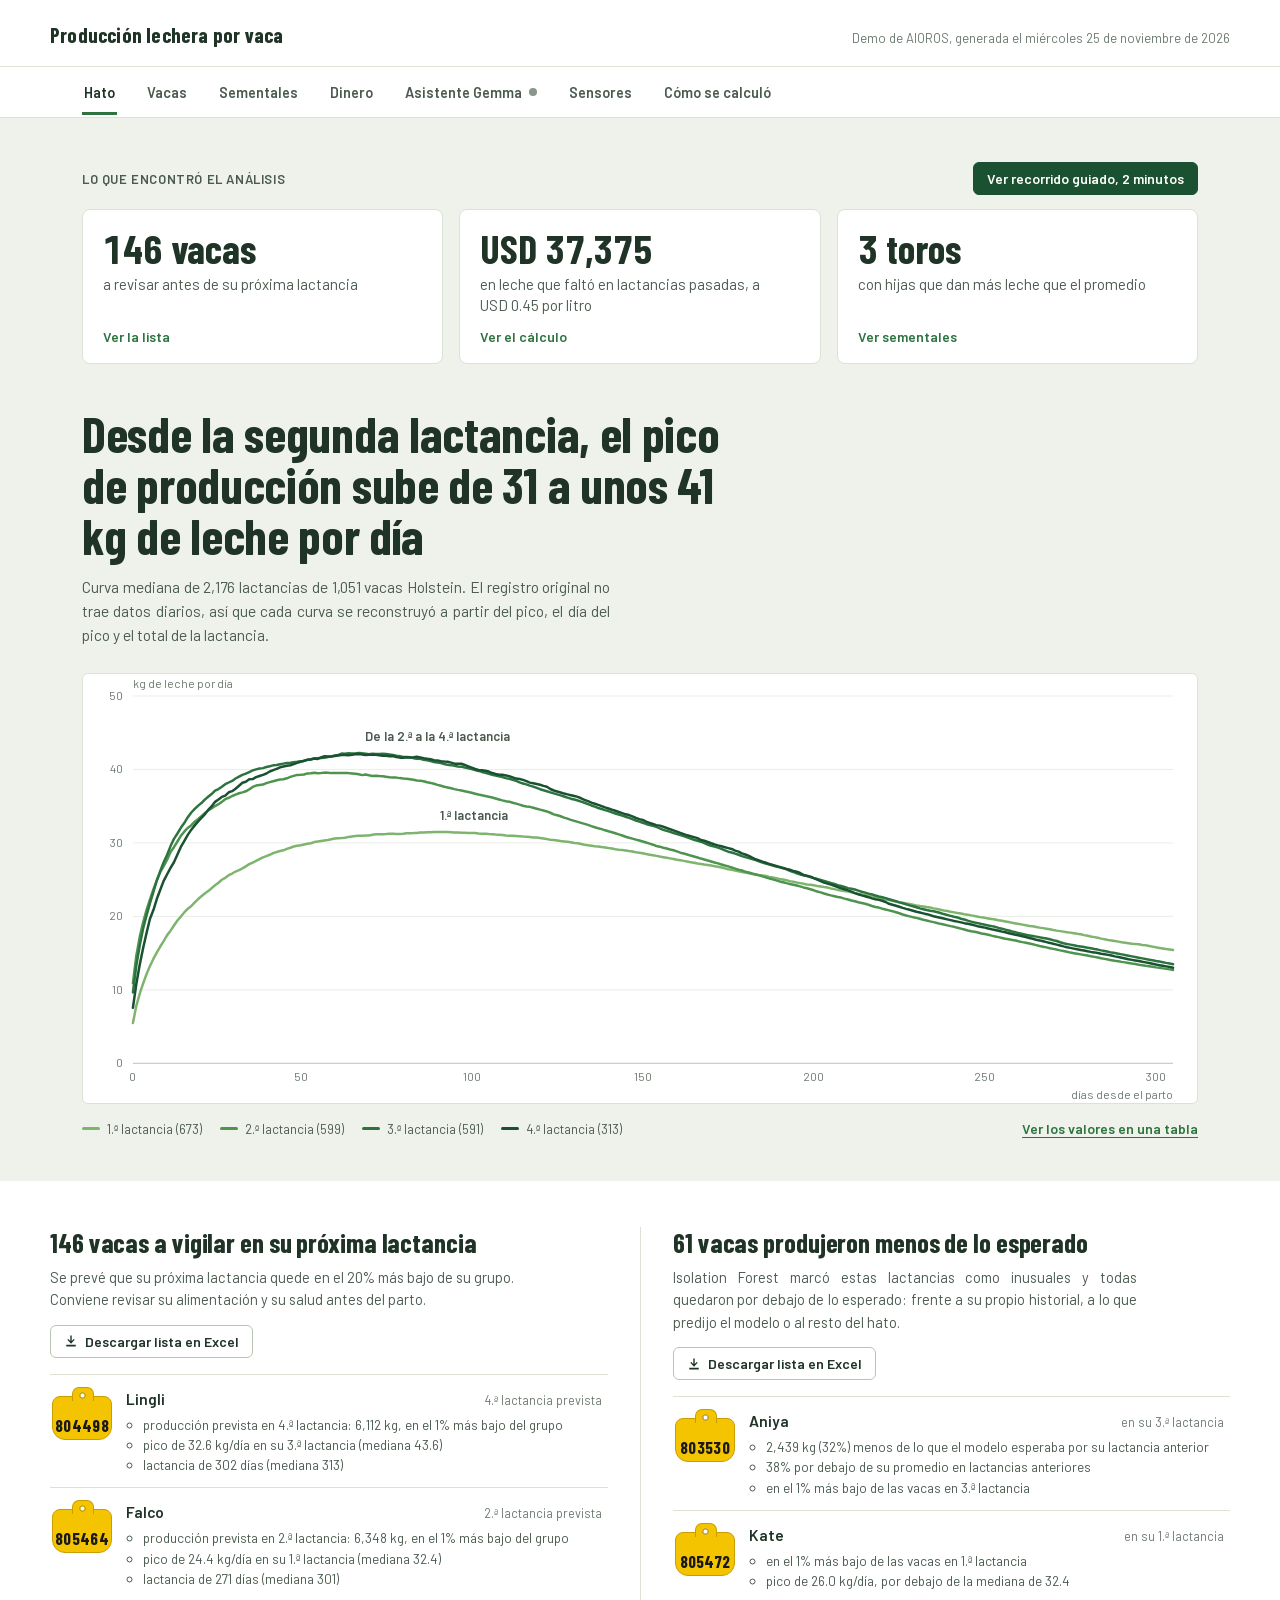
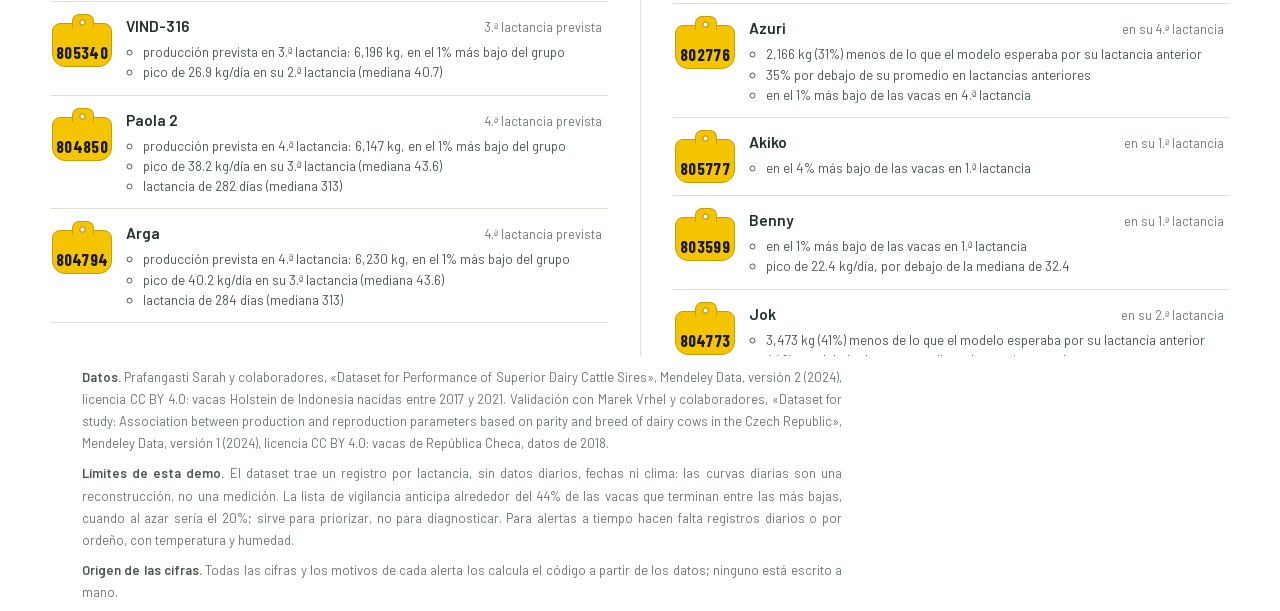
==== commit fd73e6eb: "Agente de AIOROS Beta con el mismo Gemma (POST /api/beta/agente) Beta manda la pregunta y los equipo" ====
--- a/index.html
+++ b/index.html
@@ -3,7 +3,7 @@
 <meta charset="utf-8">
 <meta name="viewport" content="width=device-width,initial-scale=1">
 <meta name="robots" content="noindex,nofollow">
-<script>var GAMMA_ACCESO={"dominios": ["gamma.aioros.tech", "gamma-aioros.web.app", "gamma-gemma-645525572182.us-central1.run.app"], "servicios": ["gamma", "lechera"], "portal": "https://aioros.tech/mis-servicios", "firebase": {"apiKey": "AIzaSyAda6JIhWg6xdOVwLsRslpgJDxBkmK3OjA", "authDomain": "cs-poc-yfxkwcqxjfhpzpqhicir6vu.firebaseapp.com", "projectId": "cs-poc-yfxkwcqxjfhpzpqhicir6vu", "appId": "1:420629855643:web:c3d16efabf8329f4d7f53e"}, "descripcion": "En estos dominios el dashboard pide la sesión de aioros.tech: entra un admin u operador, o una cuenta con alguno de estos servicios en el panel de administración. La dirección de Cloud Run va en la lista para que el servidor de Gemma no muestre el dashboard sin sesión. En otros dominios (el equipo, la Jetson) no hay puerta. La configuración de Firebase es pública por diseño."};
+<script>var GAMMA_ACCESO={"dominios": ["gamma.aioros.tech", "gamma-aioros.web.app", "gamma-gemma-645525572182.us-central1.run.app"], "servicios": ["gamma", "lechera"], "portal": "https://aioros.tech/?entrar=gamma", "firebase": {"apiKey": "AIzaSyAda6JIhWg6xdOVwLsRslpgJDxBkmK3OjA", "authDomain": "cs-poc-yfxkwcqxjfhpzpqhicir6vu.firebaseapp.com", "projectId": "cs-poc-yfxkwcqxjfhpzpqhicir6vu", "appId": "1:420629855643:web:c3d16efabf8329f4d7f53e"}, "descripcion": "En estos dominios el dashboard pide la sesión de aioros.tech: entra un admin u operador, o una cuenta con alguno de estos servicios en el panel de administración. La dirección de Cloud Run va en la lista para que el servidor de Gemma no muestre el dashboard sin sesión. En otros dominios (el equipo, la Jetson) no hay puerta. La configuración de Firebase es pública por diseño."};
 /* Puerta de acceso del dashboard publicado en el sitio de AIOROS.
  *
  * Solo se activa en los dominios de `acceso.dominios` (configuracion.json). En el equipo, en la Jetson
@@ -491,7 +491,7 @@
 
 <header class="ancho top">
   <h1>Producción lechera por vaca</h1>
-  <p>Demo de AIOROS, generada el sábado 21 de noviembre de 2026</p>
+  <p>Demo de AIOROS, generada el miércoles 25 de noviembre de 2026</p>
 </header>
 <nav class="gamma-nav" aria-label="Secciones del dashboard"><div class="ancho" role="tablist" aria-label="Secciones"><button role="tab" id="tab-hato" aria-controls="panel-hato" data-pestana="hato" aria-selected="false" tabindex="-1">Hato</button><button role="tab" id="tab-vacas" aria-controls="ficha" data-pestana="vacas" aria-selected="false" tabindex="-1">Vacas</button><button role="tab" id="tab-toros" aria-controls="sementales" data-pestana="toros" aria-selected="false" tabindex="-1">Sementales</button><button role="tab" id="tab-dinero" aria-controls="economia" data-pestana="dinero" aria-selected="false" tabindex="-1">Dinero</button><button role="tab" id="tab-gemma" aria-controls="asistente" data-pestana="gemma" aria-selected="false" tabindex="-1">Asistente Gemma<i class="senal" id="senal-gemma" aria-hidden="true"></i></button><button role="tab" id="tab-sensores" aria-controls="seguimiento" data-pestana="sensores" aria-selected="false" tabindex="-1">Sensores<b class="cuenta" id="cuenta-sensores" hidden></b></button><button role="tab" id="tab-metodo" aria-controls="panel-metodo" data-pestana="metodo" aria-selected="false" tabindex="-1">Cómo se calculó</button></div></nav>
 
@@ -923,11 +923,11 @@
 }
 document.querySelectorAll('[data-exportar]').forEach(function(b){ b.addEventListener('click',function(){
   if(b.dataset.exportar==='vigilancia') descargar([['Arete','Nombre','Semental','Última lactancia','Producción prevista siguiente (kg)','Percentil en su grupo','Motivos']]
-    .concat(D.vigilancia.map(function(o){ return [o.vaca,o.nombre,o.semental,o.lact,o.pred,o.percentil,o.motivos.join(' | ')]; })),'vacas_a_vigilar_20261121.csv');
+    .concat(D.vigilancia.map(function(o){ return [o.vaca,o.nombre,o.semental,o.lact,o.pred,o.percentil,o.motivos.join(' | ')]; })),'vacas_a_vigilar_20261125.csv');
   else if(b.dataset.exportar==='sementales') descargar([['Semental','Hijas','Diferencia contra el promedio (kg)','Intervalo 90%, desde (kg)','Intervalo 90%, hasta (kg)','Se distingue del promedio']]
-    .concat(D.sementales.lista.map(function(s){ return [s.semental,s.hijas,s.kg,s.bajo,s.alto,distinto(s)?'sí':'no']; })),'sementales_20261121.csv');
+    .concat(D.sementales.lista.map(function(s){ return [s.semental,s.hijas,s.kg,s.bajo,s.alto,distinto(s)?'sí':'no']; })),'sementales_20261125.csv');
   else descargar([['Arete','Nombre','Semental','Lactancia','Producción (kg)','Esperado (kg)','Puntaje de anomalía','Motivos']]
-    .concat(D.anomalias.map(function(o){ return [o.vaca,o.nombre,o.semental,o.lact,o.corr,o.esp,String(o.puntaje).replace('.',','),o.motivos.join(' | ')]; })),'vacas_baja_produccion_20261121.csv');
+    .concat(D.anomalias.map(function(o){ return [o.vaca,o.nombre,o.semental,o.lact,o.corr,o.esp,String(o.puntaje).replace('.',','),o.motivos.join(' | ')]; })),'vacas_baja_produccion_20261125.csv');
 }); });
 
 // pestañas: una sección a la vez. El enlace (#vacas, #dinero…) abre la pestaña directamente y el
@@ -983,7 +983,7 @@
       "gamma",
       "lechera"
     ],
-    "portal": "https://aioros.tech/mis-servicios",
+    "portal": "https://aioros.tech/?entrar=gamma",
     "firebase": {
       "apiKey": "AIzaSyAda6JIhWg6xdOVwLsRslpgJDxBkmK3OjA",
       "authDomain": "cs-poc-yfxkwcqxjfhpzpqhicir6vu.firebaseapp.com",
@@ -993,7 +993,7 @@
     "descripcion": "En estos dominios el dashboard pide la sesión de aioros.tech: entra un admin u operador, o una cuenta con alguno de estos servicios en el panel de administración. La dirección de Cloud Run va en la lista para que el servidor de Gemma no muestre el dashboard sin sesión. En otros dominios (el equipo, la Jetson) no hay puerta. La configuración de Firebase es pública por diseño."
   }
 }
-, GAMMA_EJEMPLOS={"chat":{"resumen":{"ambito":"Datos de la demo histórica","hechos":[{"etiqueta":"Vacas en el histórico","valor":1051,"unidad":""},{"etiqueta":"Vacas a vigilar","valor":146,"unidad":""},{"etiqueta":"Lactancias pasadas con baja producción","valor":64,"unidad":""},{"etiqueta":"Vacas con alguna lactancia de baja producción","valor":61,"unidad":""},{"etiqueta":"Error medio del modelo","valor":813,"unidad":"kg corregidos"},{"etiqueta":"De las vacas que terminaron más bajas en su 2.ª lactancia, el modelo había señalado desde la 1.ª","valor":44.3,"unidad":"%"}],"grafica":{"tipo":"lineas","titulo":"Curvas medianas reconstruidas","unidad":"kg/día","etiquetas":[1,2,3,4,5,6,7,8,9,10,11,12,13,14,15,16,17,18,19,20,21,22,23,24,25,26,27,28,29,30,31,32,33,34,35,36,37,38,39,40,41,42,43,44,45,46,47,48,49,50,51,52,53,54,55,56,57,58,59,60,61,62,63,64,65,66,67,68,69,70,71,72,73,74,75,76,77,78,79,80,81,82,83,84,85,86,87,88,89,90,91,92,93,94,95,96,97,98,99,100,101,102,103,104,105,106,107,108,109,110,111,112,113,114,115,116,117,118,119,120,121,122,123,124,125,126,127,128,129,130,131,132,133,134,135,136,137,138,139,140,141,142,143,144,145,146,147,148,149,150,151,152,153,154,155,156,157,158,159,160,161,162,163,164,165,166,167,168,169,170,171,172,173,174,175,176,177,178,179,180,181,182,183,184,185,186,187,188,189,190,191,192,193,194,195,196,197,198,199,200,201,202,203,204,205,206,207,208,209,210,211,212,213,214,215,216,217,218,219,220,221,222,223,224,225,226,227,228,229,230,231,232,233,234,235,236,237,238,239,240,241,242,243,244,245,246,247,248,249,250,251,252,253,254,255,256,257,258,259,260,261,262,263,264,265,266,267,268,269,270,271,272,273,274,275,276,277,278,279,280,281,282,283,284,285,286,287,288,289,290,291,292,293,294,295,296,297,298,299,300,301,302,303,304,305],"series":[{"nombre":"Lactancia 1","valores":[5.47,7.83,9.51,10.89,12.16,13.24,14.24,15.09,15.9,16.63,17.45,18.06,18.75,19.44,19.97,20.53,21.0,21.37,21.88,22.33,22.73,23.1,23.44,23.83,24.22,24.58,24.99,25.25,25.6,25.83,26.1,26.31,26.54,26.81,27.1,27.32,27.56,27.78,28.01,28.2,28.38,28.62,28.77,28.9,29.0,29.18,29.34,29.51,29.61,29.69,29.78,29.88,29.96,30.11,30.18,30.26,30.33,30.4,30.5,30.59,30.62,30.65,30.71,30.81,30.88,30.92,30.96,30.98,31.0,31.02,31.12,31.17,31.17,31.17,31.19,31.25,31.23,31.2,31.2,31.24,31.3,31.32,31.33,31.36,31.41,31.43,31.46,31.46,31.49,31.49,31.49,31.48,31.48,31.46,31.43,31.41,31.39,31.37,31.36,31.35,31.33,31.28,31.24,31.23,31.2,31.18,31.14,31.11,31.08,31.02,30.98,30.97,30.94,30.9,30.86,30.84,30.8,30.75,30.74,30.68,30.6,30.52,30.42,30.39,30.33,30.26,30.21,30.15,30.08,29.98,29.94,29.85,29.76,29.68,29.61,29.54,29.5,29.43,29.37,29.3,29.24,29.14,29.07,29.02,28.97,28.88,28.82,28.74,28.67,28.59,28.48,28.4,28.31,28.23,28.14,28.06,27.98,27.9,27.81,27.72,27.64,27.55,27.46,27.38,27.3,27.2,27.13,27.05,26.99,26.92,26.83,26.75,26.65,26.54,26.41,26.33,26.22,26.13,26.04,25.95,25.86,25.76,25.71,25.63,25.57,25.5,25.37,25.29,25.2,25.1,25.01,24.9,24.8,24.71,24.61,24.53,24.44,24.35,24.29,24.22,24.15,24.07,23.99,23.92,23.81,23.71,23.6,23.51,23.47,23.37,23.26,23.17,23.05,22.96,22.88,22.8,22.72,22.62,22.52,22.42,22.33,22.23,22.12,22.03,21.93,21.85,21.76,21.68,21.59,21.47,21.4,21.34,21.27,21.19,21.09,21.02,20.9,20.79,20.72,20.62,20.54,20.45,20.38,20.3,20.23,20.13,20.05,19.95,19.86,19.79,19.71,19.63,19.56,19.47,19.39,19.31,19.22,19.12,19.04,18.95,18.87,18.78,18.7,18.64,18.56,18.47,18.39,18.31,18.23,18.14,18.06,17.99,17.92,17.84,17.78,17.71,17.62,17.55,17.45,17.35,17.25,17.18,17.08,16.97,16.89,16.8,16.72,16.64,16.56,16.48,16.41,16.35,16.28,16.24,16.19,16.12,16.06,15.98,15.88,15.79,15.71,15.62,15.54,15.48,15.41]},{"nombre":"Lactancia 2","valores":[10.93,14.64,17.24,19.23,20.88,22.29,23.71,24.96,26.02,26.85,27.71,28.77,29.41,30.19,30.95,31.52,32.03,32.38,32.86,33.23,33.64,34.05,34.43,34.7,35.01,35.27,35.59,35.95,36.14,36.39,36.57,36.75,36.88,37.03,37.28,37.62,37.8,37.87,37.94,38.14,38.28,38.4,38.52,38.63,38.67,38.79,38.98,39.12,39.25,39.26,39.31,39.46,39.47,39.55,39.49,39.51,39.56,39.54,39.5,39.5,39.5,39.51,39.52,39.5,39.45,39.42,39.34,39.23,39.31,39.2,39.12,39.15,39.09,39.07,39.0,38.94,38.9,38.89,38.82,38.77,38.72,38.65,38.59,38.5,38.45,38.39,38.25,38.16,38.04,37.9,37.77,37.64,37.54,37.44,37.33,37.21,37.12,37.02,36.93,36.84,36.7,36.57,36.48,36.38,36.29,36.18,36.05,35.91,35.79,35.68,35.61,35.46,35.34,35.2,35.06,34.96,34.9,34.78,34.65,34.53,34.4,34.28,34.11,33.88,33.77,33.63,33.44,33.3,33.14,33.0,32.87,32.73,32.59,32.45,32.28,32.13,31.98,31.87,31.71,31.58,31.45,31.3,31.16,31.0,30.84,30.7,30.58,30.45,30.32,30.19,30.06,29.9,29.76,29.58,29.48,29.34,29.24,29.1,28.99,28.85,28.67,28.56,28.42,28.28,28.15,28.01,27.87,27.74,27.61,27.47,27.34,27.21,27.07,26.93,26.81,26.66,26.49,26.35,26.23,26.08,25.96,25.83,25.71,25.59,25.45,25.3,25.16,25.04,24.9,24.75,24.64,24.52,24.41,24.31,24.2,24.07,23.94,23.83,23.7,23.55,23.38,23.26,23.11,22.98,22.85,22.75,22.63,22.55,22.42,22.3,22.16,22.06,21.93,21.82,21.71,21.57,21.41,21.28,21.19,21.05,20.93,20.82,20.7,20.56,20.42,20.26,20.11,20.0,19.89,19.79,19.67,19.54,19.44,19.32,19.21,19.1,18.98,18.88,18.78,18.67,18.57,18.45,18.33,18.21,18.09,17.98,17.91,17.81,17.68,17.6,17.5,17.38,17.27,17.18,17.07,16.96,16.87,16.79,16.71,16.59,16.49,16.41,16.32,16.21,16.09,15.97,15.87,15.77,15.67,15.57,15.47,15.37,15.27,15.17,15.07,14.98,14.9,14.82,14.74,14.66,14.57,14.48,14.39,14.3,14.21,14.12,14.04,13.96,13.89,13.81,13.73,13.66,13.58,13.51,13.43,13.36,13.28,13.21,13.14,13.06,12.99,12.92,12.85,12.78,12.71]},{"nombre":"Lactancia 3","valores":[9.65,13.3,16.1,18.38,20.15,21.81,23.36,24.9,26.17,27.37,28.38,29.57,30.54,31.28,32.05,32.7,33.46,34.1,34.59,35.04,35.42,35.88,36.28,36.64,37.1,37.33,37.63,37.99,38.22,38.44,38.76,39.02,39.26,39.43,39.65,39.86,40.0,40.13,40.17,40.32,40.44,40.56,40.61,40.7,40.79,40.87,40.91,40.98,41.05,41.13,41.15,41.32,41.33,41.48,41.54,41.56,41.59,41.68,41.78,41.89,41.99,42.16,42.15,42.19,42.16,42.18,42.24,42.19,42.14,42.08,42.13,42.09,42.11,42.14,42.1,42.04,41.96,41.87,41.81,41.7,41.7,41.64,41.54,41.45,41.46,41.31,41.23,41.16,41.02,40.94,40.88,40.75,40.62,40.58,40.5,40.39,40.38,40.25,40.16,40.05,39.92,39.79,39.66,39.55,39.41,39.28,39.16,39.06,38.96,38.82,38.71,38.59,38.44,38.24,38.08,37.96,37.8,37.66,37.48,37.31,37.16,37.02,36.88,36.74,36.61,36.47,36.32,36.17,36.02,35.9,35.77,35.62,35.46,35.28,35.09,34.93,34.75,34.61,34.46,34.33,34.16,34.01,33.86,33.71,33.56,33.41,33.24,33.05,32.89,32.75,32.58,32.44,32.34,32.18,31.97,31.78,31.63,31.49,31.35,31.21,31.08,30.92,30.75,30.58,30.43,30.29,30.16,29.97,29.78,29.61,29.5,29.35,29.18,28.99,28.81,28.7,28.54,28.38,28.21,28.06,27.92,27.79,27.66,27.5,27.33,27.17,27.06,26.93,26.77,26.67,26.55,26.42,26.19,26.05,25.87,25.71,25.58,25.47,25.35,25.21,25.08,24.94,24.81,24.67,24.54,24.41,24.25,24.13,23.99,23.85,23.77,23.66,23.5,23.36,23.24,23.1,22.99,22.84,22.71,22.59,22.48,22.34,22.19,22.07,21.9,21.78,21.64,21.49,21.37,21.23,21.09,20.98,20.87,20.78,20.69,20.59,20.46,20.31,20.18,20.07,19.95,19.85,19.68,19.56,19.42,19.28,19.17,19.07,18.95,18.86,18.77,18.67,18.57,18.43,18.31,18.19,18.07,17.93,17.83,17.71,17.59,17.49,17.4,17.32,17.24,17.15,17.06,16.98,16.87,16.75,16.65,16.48,16.33,16.24,16.15,16.07,15.98,15.89,15.81,15.73,15.65,15.56,15.47,15.37,15.27,15.17,15.07,15.0,14.92,14.82,14.73,14.64,14.55,14.46,14.37,14.28,14.19,14.1,14.02,13.93,13.85,13.76,13.67,13.59,13.49]},{"nombre":"Lactancia 4","valores":[7.55,10.79,13.49,15.74,17.76,19.67,20.89,22.39,23.62,24.82,25.73,26.61,27.37,28.42,29.46,30.24,31.06,31.77,32.35,32.9,33.39,33.89,34.48,34.96,35.59,35.89,36.26,36.43,36.89,37.04,37.37,37.77,38.18,38.33,38.67,38.68,38.96,39.1,39.25,39.44,39.72,39.9,40.07,40.29,40.4,40.49,40.57,40.74,40.89,41.04,41.18,41.3,41.38,41.5,41.43,41.64,41.79,41.77,41.75,41.83,41.9,41.95,41.96,41.92,41.99,42.07,42.09,42.04,41.97,41.98,41.99,42.0,41.93,41.86,41.86,41.8,41.83,41.7,41.6,41.61,41.64,41.62,41.65,41.71,41.63,41.53,41.46,41.39,41.26,41.22,41.13,41.07,41.03,40.92,40.79,40.76,40.77,40.6,40.42,40.24,40.06,39.92,39.89,39.82,39.71,39.51,39.39,39.28,39.26,39.19,39.06,38.91,38.75,38.7,38.58,38.39,38.21,38.11,38.01,37.91,37.76,37.64,37.34,37.13,37.0,36.86,36.71,36.6,36.5,36.38,36.26,36.07,35.85,35.68,35.48,35.33,35.17,35.01,34.84,34.69,34.51,34.37,34.21,34.05,33.89,33.79,33.61,33.39,33.24,33.13,32.9,32.73,32.57,32.42,32.35,32.2,32.03,31.86,31.7,31.53,31.36,31.19,31.03,30.91,30.79,30.65,30.4,30.29,30.12,29.95,29.79,29.66,29.54,29.42,29.3,29.17,28.96,28.81,28.57,28.42,28.23,27.99,27.77,27.61,27.45,27.3,27.14,27.01,26.88,26.74,26.61,26.46,26.34,26.2,26.07,25.89,25.64,25.53,25.41,25.21,25.02,24.8,24.59,24.45,24.32,24.17,23.99,23.82,23.68,23.53,23.35,23.17,23.0,22.86,22.74,22.61,22.45,22.33,22.24,22.12,21.96,21.71,21.57,21.44,21.3,21.16,21.02,20.89,20.76,20.62,20.52,20.41,20.3,20.17,20.02,19.91,19.81,19.7,19.59,19.48,19.37,19.28,19.19,19.08,18.99,18.9,18.78,18.65,18.55,18.47,18.34,18.24,18.15,18.05,17.92,17.82,17.71,17.6,17.5,17.4,17.3,17.19,17.05,16.94,16.82,16.72,16.61,16.5,16.38,16.27,16.15,16.03,15.91,15.8,15.7,15.61,15.52,15.44,15.35,15.25,15.16,15.09,15.01,14.92,14.84,14.75,14.66,14.55,14.47,14.37,14.27,14.16,14.08,14.0,13.91,13.82,13.73,13.64,13.55,13.44,13.35,13.27,13.19,13.1,13.0]}]},"tabla":[],"notas":["Dataset histórico público de Indonesia, no una finca real de Panamá.","Las curvas diarias son reconstrucciones; no observaciones de sensores.","Vigilancia significa baja producción PREVISTA en la próxima lactancia; anomalías son lactancias PASADAS inusuales. Son listas diferentes.","La lista de vigilancia prioriza revisiones y no diagnostica enfermedades."],"vaca_consultada":null,"motor":"ejemplo","respuesta":"El registro permite estimar la siguiente lactancia y separar dos revisiones: vacas con baja producción prevista y lactancias pasadas con resultados inusuales.\n\nHay 146 vacas a vigilar en su próxima lactancia.\n\nLa capacidad para anticipar baja producción es limitada. El modelo detectó el 44.3% de las vacas que terminaron en el grupo más bajo, así que también deja casos sin anticipar. Sirve para priorizar revisiones, no para garantizar resultados."},"vigilancia":{"ambito":"Datos de la demo histórica","hechos":[{"etiqueta":"Vacas en el histórico","valor":1051,"unidad":""},{"etiqueta":"Vacas a vigilar","valor":146,"unidad":""},{"etiqueta":"Lactancias pasadas con baja producción","valor":64,"unidad":""},{"etiqueta":"Vacas con alguna lactancia de baja producción","valor":61,"unidad":""},{"etiqueta":"Error medio del modelo","valor":813,"unidad":"kg corregidos"},{"etiqueta":"De las vacas que terminaron más bajas en su 2.ª lactancia, el modelo había señalado desde la 1.ª","valor":44.3,"unidad":"%"}],"grafica":{"tipo":"barras","titulo":"Vacas a vigilar, siguiente lactancia","unidad":"kg corregidos","etiquetas":["804498","805464","805340","804850","804794","805060","805596","803599","804889","803870"],"series":[{"nombre":"Predicción","valores":[6112,6348,6196,6147,6230,6426,6226,6249,6282,6440]}]},"tabla":[{"vaca":"804498","nombre":"Lingli","semental":"K-M.EpicSave-ET","lact":3,"pred":6112,"percentil":0,"motivos":["producción prevista en 4.ª lactancia: 6,112 kg, en el 1% más bajo del grupo","pico de 32.6 kg/día en su 3.ª lactancia (mediana 43.6)","lactancia de 302 días (mediana 313)"]},{"vaca":"805464","nombre":"Falco","semental":"Coyne PlanetET","lact":1,"pred":6348,"percentil":0,"motivos":["producción prevista en 2.ª lactancia: 6,348 kg, en el 1% más bajo del grupo","pico de 24.4 kg/día en su 1.ª lactancia (mediana 32.4)","lactancia de 271 días (mediana 301)","hija de Coyne PlanetET: sus 79 hijas producen 384 kg menos que el promedio"]},{"vaca":"805340","nombre":"VIND-316","semental":"AK 47","lact":2,"pred":6196,"percentil":1,"motivos":["producción prevista en 3.ª lactancia: 6,196 kg, en el 1% más bajo del grupo","pico de 26.9 kg/día en su 2.ª lactancia (mediana 40.7)"]},{"vaca":"804850","nombre":"Paola 2","semental":"AK 47","lact":3,"pred":6147,"percentil":1,"motivos":["producción prevista en 4.ª lactancia: 6,147 kg, en el 1% más bajo del grupo","pico de 38.2 kg/día en su 3.ª lactancia (mediana 43.6)","lactancia de 282 días (mediana 313)"]},{"vaca":"804794","nombre":"Arga","semental":"Coyne PlanetET","lact":3,"pred":6230,"percentil":1,"motivos":["producción prevista en 4.ª lactancia: 6,230 kg, en el 1% más bajo del grupo","pico de 40.2 kg/día en su 3.ª lactancia (mediana 43.6)","lactancia de 284 días (mediana 313)","hija de Coyne PlanetET: sus 79 hijas producen 384 kg menos que el promedio"]},{"vaca":"805060","nombre":"Arabia","semental":"Coyne PlanetET","lact":1,"pred":6426,"percentil":1,"motivos":["producción prevista en 2.ª lactancia: 6,426 kg, en el 1% más bajo del grupo","pico de 25.0 kg/día en su 1.ª lactancia (mediana 32.4)","lactancia de 273 días (mediana 301)","hija de Coyne PlanetET: sus 79 hijas producen 384 kg menos que el promedio"]},{"vaca":"805596","nombre":"Dacey","semental":"Coyne PlanetET","lact":2,"pred":6226,"percentil":1,"motivos":["producción prevista en 3.ª lactancia: 6,226 kg, en el 1% más bajo del grupo","pico de 31.5 kg/día en su 2.ª lactancia (mediana 40.7)","hija de Coyne PlanetET: sus 79 hijas producen 384 kg menos que el promedio"]},{"vaca":"803599","nombre":"Benny","semental":"W.EpicIcebergET","lact":3,"pred":6249,"percentil":1,"motivos":["producción prevista en 4.ª lactancia: 6,249 kg, en el 1% más bajo del grupo","pico de 36.9 kg/día en su 3.ª lactancia (mediana 43.6)","lactancia de 278 días (mediana 313)"]},{"vaca":"804889","nombre":"KANES","semental":"L.Jet Bowser XA","lact":3,"pred":6282,"percentil":1,"motivos":["producción prevista en 4.ª lactancia: 6,282 kg, en el 1% más bajo del grupo","pico de 37.9 kg/día en su 3.ª lactancia (mediana 43.6)","lactancia de 261 días (mediana 313)"]},{"vaca":"803870","nombre":"Char","semental":"C. Dv. Creeton","lact":1,"pred":6440,"percentil":1,"motivos":["producción prevista en 2.ª lactancia: 6,440 kg, en el 1% más bajo del grupo","pico de 24.2 kg/día en su 1.ª lactancia (mediana 32.4)","lactancia de 272 días (mediana 301)"]}],"notas":["Dataset histórico público de Indonesia, no una finca real de Panamá.","Las curvas diarias son reconstrucciones; no observaciones de sensores.","Vigilancia significa baja producción PREVISTA en la próxima lactancia; anomalías son lactancias PASADAS inusuales. Son listas diferentes.","La lista de vigilancia prioriza revisiones y no diagnostica enfermedades."],"vaca_consultada":null,"motor":"ejemplo","respuesta":"Las primeras de la lista son 804498 (6,112 kg previstos), 805464 (6,348 kg previstos), 805340 (6,196 kg previstos), 804850 (6,147 kg previstos), 804794 (6,230 kg previstos).\n\nLas vacas a vigilar están entre las de menor producción prevista dentro de su grupo de lactancia. Esta clasificación se refiere al futuro; no significa que todas hayan tenido una anomalía histórica.\n\nLa capacidad para anticipar baja producción es limitada. El modelo detectó el 44.3% de las vacas que terminaron en el grupo más bajo, así que también deja casos sin anticipar. Sirve para priorizar revisiones, no para garantizar resultados."},"economia":{"ambito":"Datos de la demo histórica","hechos":[{"etiqueta":"Brecha histórica comparable","valor":37375.44,"unidad":"USD"},{"etiqueta":"Volumen de la brecha","valor":83056.56,"unidad":"litros"},{"etiqueta":"Precio del escenario","valor":0.45,"unidad":"USD/litro"},{"etiqueta":"Lactancias comparables","valor":37,"unidad":""},{"etiqueta":"Anomalías sin base monetizable","valor":27,"unidad":""}],"grafica":{"tipo":"barras","titulo":"Mayor brecha histórica por vaca y lactancia","unidad":"USD","etiquetas":["802061, 4.ª","804773, 2.ª","803449, 4.ª","803431, 3.ª","802086, 4.ª","802778, 3.ª","803957, 2.ª","804668, 3.ª","802852, 4.ª","805646, 2.ª"],"series":[{"nombre":"Brecha estimada","valores":[1651.27,1595.0,1525.62,1410.7,1378.15,1285.77,1265.35,1261.35,1255.51,1215.77]}]},"tabla":[{"vaca":"802061","nombre":"Bobo","lactancia":4,"dias":305,"kg_reconstruidos":7736.44,"kg_esperados":11516,"litros_brecha":3669.48,"valor_brecha":1651.27},{"vaca":"804773","nombre":"Jok","lactancia":2,"dias":305,"kg_reconstruidos":5341.22,"kg_esperados":8992,"litros_brecha":3544.45,"valor_brecha":1595.0},{"vaca":"803449","nombre":"Taksa","lactancia":4,"dias":305,"kg_reconstruidos":7578.02,"kg_esperados":11070,"litros_brecha":3390.27,"valor_brecha":1525.62},{"vaca":"803431","nombre":"Ohaio","lactancia":3,"dias":305,"kg_reconstruidos":9015.06,"kg_esperados":12244,"litros_brecha":3134.89,"valor_brecha":1410.7},{"vaca":"802086","nombre":"SETIA","lactancia":4,"dias":305,"kg_reconstruidos":7363.57,"kg_esperados":10518,"litros_brecha":3062.55,"valor_brecha":1378.15},{"vaca":"802778","nombre":"Jana","lactancia":3,"dias":305,"kg_reconstruidos":9381.01,"kg_esperados":12324,"litros_brecha":2857.27,"valor_brecha":1285.77},{"vaca":"803957","nombre":"POND-149","lactancia":2,"dias":305,"kg_reconstruidos":7399.76,"kg_esperados":10296,"litros_brecha":2811.89,"valor_brecha":1265.35},{"vaca":"804668","nombre":"Bobo","lactancia":3,"dias":305,"kg_reconstruidos":6182.91,"kg_esperados":9070,"litros_brecha":2803.0,"valor_brecha":1261.35},{"vaca":"802852","nombre":"Sakha","lactancia":4,"dias":305,"kg_reconstruidos":6829.28,"kg_esperados":9703,"litros_brecha":2790.02,"valor_brecha":1255.51},{"vaca":"805646","nombre":"Zamira","lactancia":2,"dias":305,"kg_reconstruidos":6580.25,"kg_esperados":9363,"litros_brecha":2701.7,"valor_brecha":1215.77}],"notas":["Dataset histórico público de Indonesia, no una finca real de Panamá.","Las curvas diarias son reconstrucciones; no observaciones de sensores.","Vigilancia significa baja producción PREVISTA en la próxima lactancia; anomalías son lactancias PASADAS inusuales. Son listas diferentes.","La lista de vigilancia prioriza revisiones y no diagnostica enfermedades.","Escenario de ingreso bruto a precio constante; no es pérdida demostrada, ganancia ni total anual. Solo lactancias anómalas con curva y predicción comparables, hasta 305 días. Datos públicos de Indonesia; el precio ilustrativo es de Panamá."],"vaca_consultada":null,"motor":"ejemplo","respuesta":"Al precio de 0.45 USD por litro, la leche que faltó en las lactancias comparables equivale a 83,057 litros, unos USD 37,375.44 de ingreso bruto en 37 lactancias.\n\nLa tarjeta muestra cuánto representa la diferencia entre la producción reconstruida y la esperada al precio elegido. Es un escenario de ingreso bruto; no es ganancia ni una pérdida económica demostrada.\n\nEl precio inicial es una referencia pública de la leche grado C en Panamá. Sustitúyelo por el precio del contrato de la finca para obtener un escenario pertinente."},"sementales":{"ambito":"Datos de la demo histórica","hechos":[{"etiqueta":"Sementales comparables","valor":23,"unidad":""},{"etiqueta":"Mínimo de hijas","valor":10,"unidad":""}],"grafica":{"tipo":"barras","titulo":"Hijas frente al promedio del hato","unidad":"kg corregidos","etiquetas":["O.S.Elmer-XA","L. Muscadet XA","M.Z.Merlin.-XA","S. Gypsy B.","C. Toyjet","Brasilia","MR MUDD - XA","L.Jet Bowser XA","Jenny S.TrumpXA","DILLION","K-M.EpicSave-ET","L.Jet Bowser-ET","Horst MONTNEY","AK 47","Jenny S.TrumpET","C. Starlight","W.EpicIcebergET","K. Big Time","C. Dv. Creeton","Ziggy VS Whisky","Longlife","Coyne PlanetET","L.S Titanic"],"series":[{"nombre":"Diferencia","valores":[1006,628,462,371,364,302,228,59,39,31,17,9,-26,-33,-100,-112,-216,-264,-275,-276,-341,-384,-665]}]},"tabla":[{"semental":"O.S.Elmer-XA","hijas":13,"kg":1006,"bajo":536,"alto":1476},{"semental":"L. Muscadet XA","hijas":16,"kg":628,"bajo":198,"alto":1058},{"semental":"M.Z.Merlin.-XA","hijas":10,"kg":462,"bajo":-223,"alto":1146},{"semental":"S. Gypsy B.","hijas":23,"kg":371,"bajo":-19,"alto":760},{"semental":"C. Toyjet","hijas":17,"kg":364,"bajo":-43,"alto":771},{"semental":"Brasilia","hijas":27,"kg":302,"bajo":52,"alto":552},{"semental":"MR MUDD - XA","hijas":39,"kg":228,"bajo":-60,"alto":516},{"semental":"L.Jet Bowser XA","hijas":68,"kg":59,"bajo":-130,"alto":249},{"semental":"Jenny S.TrumpXA","hijas":41,"kg":39,"bajo":-197,"alto":275},{"semental":"DILLION","hijas":29,"kg":31,"bajo":-205,"alto":266},{"semental":"K-M.EpicSave-ET","hijas":11,"kg":17,"bajo":-458,"alto":491},{"semental":"L.Jet Bowser-ET","hijas":56,"kg":9,"bajo":-260,"alto":278},{"semental":"Horst MONTNEY","hijas":36,"kg":-26,"bajo":-236,"alto":183},{"semental":"AK 47","hijas":125,"kg":-33,"bajo":-170,"alto":104},{"semental":"Jenny S.TrumpET","hijas":30,"kg":-100,"bajo":-346,"alto":145},{"semental":"C. Starlight","hijas":16,"kg":-112,"bajo":-599,"alto":374},{"semental":"W.EpicIcebergET","hijas":10,"kg":-216,"bajo":-877,"alto":445},{"semental":"K. Big Time","hijas":16,"kg":-264,"bajo":-476,"alto":-53},{"semental":"C. Dv. Creeton","hijas":26,"kg":-275,"bajo":-559,"alto":8},{"semental":"Ziggy VS Whisky","hijas":16,"kg":-276,"bajo":-629,"alto":76},{"semental":"Longlife","hijas":13,"kg":-341,"bajo":-692,"alto":9},{"semental":"Coyne PlanetET","hijas":79,"kg":-384,"bajo":-545,"alto":-223},{"semental":"L.S Titanic","hijas":12,"kg":-665,"bajo":-1014,"alto":-317}],"notas":["Dataset histórico público de Indonesia, no una finca real de Panamá.","Las curvas diarias son reconstrucciones; no observaciones de sensores.","Vigilancia significa baja producción PREVISTA en la próxima lactancia; anomalías son lactancias PASADAS inusuales. Son listas diferentes.","La lista de vigilancia prioriza revisiones y no diagnostica enfermedades.","No es una evaluación genética oficial; no se controla año, alimentación ni manejo. Los intervalos están en la tabla."],"vaca_consultada":null,"motor":"ejemplo","respuesta":"Por encima del promedio se distinguen O.S.Elmer-XA (+1,006 kg), L. Muscadet XA (+628 kg), Brasilia (+302 kg); por debajo, L.S Titanic (-665 kg), Coyne PlanetET (-384 kg), K. Big Time (-264 kg). Los demás no se distinguen del promedio con estos datos.\n\nLa gráfica compara la producción de las hijas de cada semental con el promedio de su grupo de lactancia. Un intervalo que cruza cero no permite distinguir al semental del promedio con estos datos.\n\nEsta comparación no es una evaluación genética oficial: no controla diferencias de año, manejo o alimentación. Conviene usarla para hacer preguntas y contrastar registros, no para descartar un toro por sí sola."},"sensores":{"ambito":"Datos de demo","hechos":[{"etiqueta":"Eventos recibidos","valor":46,"unidad":""},{"etiqueta":"Alertas activas","valor":2,"unidad":""},{"etiqueta":"Última producción, vaca DEMO-001","valor":21.27,"unidad":"kg/día"},{"etiqueta":"Fecha del último total","valor":"2026-11-21","unidad":""},{"etiqueta":"Cierre experimental a 305 días","valor":7576.05,"unidad":"kg reales"},{"etiqueta":"Índice de calor (THI), corral-demo","valor":86.08,"unidad":""}],"grafica":{"tipo":"lineas","titulo":"Producción diaria de la vaca DEMO-001","unidad":"kg/día","etiquetas":[1,2,3,4,5,6,7,8,9,10,11,12,13,14,15,16,17,18,19,20,21,22,23,24,25,26,27,28,29,30,31,32,33,34,35,36,37,38,39,40,41,42,43,44,45],"series":[{"nombre":"Simulada","valores":[10.29,13.8,15.92,17.33,18.71,20.35,22.2,23.58,24.21,24.34,24.8,26.08,27.37,28.52,28.98,28.77,28.7,29.18,30.35,31.33,31.65,31.32,30.95,31.14,32.09,33.12,33.59,33.32,32.65,32.58,33.28,34.32,34.85,34.56,33.9,33.68,34.17,35.12,35.82,35.8,35.07,34.45,34.64,21.25,21.27]}]},"tabla":[{"tipo":"calor","referencia":"corral-demo","mensaje":"THI por encima del umbral de revisión; comprobar agua, sombra y ventilación.","valor":86.08,"umbral":68},{"tipo":"produccion","referencia":"DEMO-001","mensaje":"Dos días con caída superior al 20% frente a los siete días previos. Revisar el registro y el manejo; no identifica la causa.","valor":21.27,"unidad":"kg/día"}],"notas":["Reglas exploratorias sin validación de campo. No diagnostican mastitis ni otras enfermedades. Los datos simulados se almacenan separados de los reales.","Ámbito: demo. SIMULACIÓN, no son datos reales.","Curva del hato escalada con los primeros 30–60 días; proyección experimental sin intervalo validado.","Sensor corral-demo: lectura reciente. Umbral exploratorio: 68."],"vaca_consultada":null,"motor":"ejemplo","respuesta":"La vista usa los últimos registros recibidos del ámbito seleccionado. Las lecturas ambientales antiguas y los totales diarios desactualizados no generan alertas activas.\n\ncorral-demo: THI por encima del umbral de revisión; comprobar agua, sombra y ventilación.\n\nDEMO-001: Dos días con caída superior al 20% frente a los siete días previos. Revisar el registro y el manejo; no identifica la causa.\n\nLa proyección temprana escala la curva del hato con los primeros registros completos desde el parto. Es experimental, no usa TimesFM ni Chronos, y no tiene un intervalo de error validado en una finca real."},"vaca":{"ambito":"Vaca 803530","hechos":[{"etiqueta":"Arete consultado","valor":"803530","unidad":""},{"etiqueta":"Nombre","valor":"Aniya","unidad":""},{"etiqueta":"Semental","valor":"Bull Mix","unidad":""},{"etiqueta":"Estado de vigilancia","valor":"Fuera de la lista de vigilancia","unidad":""},{"etiqueta":"Siguiente lactancia prevista","valor":7286,"unidad":"kg corregidos"}],"grafica":{"tipo":"lineas","titulo":"Curvas reconstruidas de la vaca 803530","unidad":"kg/día","etiquetas":[1,2,3,4,5,6,7,8,9,10,11,12,13,14,15,16,17,18,19,20,21,22,23,24,25,26,27,28,29,30,31,32,33,34,35,36,37,38,39,40,41,42,43,44,45,46,47,48,49,50,51,52,53,54,55,56,57,58,59,60,61,62,63,64,65,66,67,68,69,70,71,72,73,74,75,76,77,78,79,80,81,82,83,84,85,86,87,88,89,90,91,92,93,94,95,96,97,98,99,100,101,102,103,104,105,106,107,108,109,110,111,112,113,114,115,116,117,118,119,120,121,122,123,124,125,126,127,128,129,130,131,132,133,134,135,136,137,138,139,140,141,142,143,144,145,146,147,148,149,150,151,152,153,154,155,156,157,158,159,160,161,162,163,164,165,166,167,168,169,170,171,172,173,174,175,176,177,178,179,180,181,182,183,184,185,186,187,188,189,190,191,192,193,194,195,196,197,198,199,200,201,202,203,204,205,206,207,208,209,210,211,212,213,214,215,216,217,218,219,220,221,222,223,224,225,226,227,228,229,230,231,232,233,234,235,236,237,238,239,240,241,242,243,244,245,246,247,248,249,250,251,252,253,254,255,256,257,258,259,260,261,262,263,264,265,266,267,268,269,270,271,272,273,274,275,276,277,278,279,280,281,282,283,284,285,286,287,288,289,290,291,292,293,294,295,296,297,298,299,300,301,302,303,304,305],"series":[{"nombre":"Lactancia 1","valores":[6.54,9.23,11.26,12.93,14.37,15.64,16.78,17.82,18.78,19.65,20.47,21.23,21.94,22.6,23.23,23.81,24.37,24.89,25.38,25.85,26.29,26.71,27.11,27.49,27.85,28.19,28.51,28.81,29.1,29.38,29.64,29.89,30.12,30.34,30.55,30.75,30.94,31.12,31.29,31.45,31.59,31.73,31.87,31.99,32.11,32.21,32.31,32.41,32.49,32.57,32.65,32.71,32.77,32.83,32.88,32.92,32.96,32.99,33.02,33.05,33.07,33.08,33.09,33.1,33.1,33.1,33.09,33.08,33.07,33.05,33.03,33.01,32.98,32.95,32.92,32.88,32.85,32.8,32.76,32.71,32.66,32.61,32.56,32.5,32.44,32.38,32.32,32.25,32.19,32.12,32.05,31.98,31.9,31.83,31.75,31.67,31.59,31.51,31.42,31.34,31.25,31.16,31.07,30.98,30.89,30.8,30.71,30.61,30.52,30.42,30.32,30.22,30.12,30.02,29.92,29.82,29.72,29.61,29.51,29.4,29.3,29.19,29.08,28.98,28.87,28.76,28.65,28.54,28.43,28.32,28.21,28.1,27.99,27.87,27.76,27.65,27.54,27.42,27.31,27.2,27.08,26.97,26.85,26.74,26.62,26.51,26.39,26.28,26.16,26.05,25.93,25.82,25.7,25.59,25.47,25.35,25.24,25.12,25.01,24.89,24.78,24.66,24.55,24.43,24.32,24.2,24.08,23.97,23.86,23.74,23.63,23.51,23.4,23.28,23.17,23.06,22.94,22.83,22.72,22.6,22.49,22.38,22.26,22.15,22.04,21.93,21.82,21.71,21.6,21.48,21.37,21.26,21.15,21.04,20.94,20.83,20.72,20.61,20.5,20.39,20.29,20.18,20.07,19.97,19.86,19.75,19.65,19.54,19.44,19.33,19.23,19.13,19.02,18.92,18.82,18.71,18.61,18.51,18.41,18.31,18.21,18.11,18.01,17.91,17.81,17.71,17.61,17.51,17.41,17.32,17.22,17.12,17.03,16.93,16.84,16.74,16.65,16.55,16.46,16.36,16.27,16.18,16.09,15.99,15.9,15.81,15.72,15.63,15.54,15.45,15.36,15.27,15.18,15.1,15.01,14.92,14.84,14.75,14.66,14.58,14.49,14.41,14.32,14.24,14.15,14.07,13.99,13.91,13.82,13.74,13.66,13.58,13.5,13.42,13.34,13.26,13.18,13.1,13.02,12.95,12.87,12.79,12.71,12.64,12.56,12.49,12.41,12.34,12.26,12.19,12.11,12.04,11.97,11.89,11.82,11.75,11.68,11.61,11.54,11.47]},{"nombre":"Lactancia 2","valores":[15.13,19.14,21.89,24.03,25.79,27.29,28.59,29.74,30.77,31.69,32.53,33.3,34.0,34.64,35.23,35.78,36.28,36.75,37.19,37.59,37.96,38.31,38.63,38.93,39.21,39.47,39.71,39.93,40.14,40.33,40.5,40.66,40.81,40.94,41.07,41.18,41.28,41.37,41.45,41.52,41.58,41.64,41.68,41.72,41.75,41.77,41.79,41.8,41.8,41.8,41.79,41.77,41.75,41.73,41.7,41.66,41.62,41.58,41.53,41.48,41.42,41.36,41.3,41.23,41.16,41.09,41.01,40.93,40.85,40.76,40.68,40.59,40.49,40.4,40.3,40.2,40.09,39.99,39.88,39.77,39.66,39.55,39.44,39.32,39.2,39.08,38.96,38.84,38.72,38.59,38.47,38.34,38.21,38.08,37.95,37.82,37.69,37.56,37.42,37.29,37.15,37.01,36.88,36.74,36.6,36.46,36.32,36.18,36.04,35.9,35.76,35.61,35.47,35.33,35.18,35.04,34.9,34.75,34.61,34.46,34.32,34.17,34.03,33.88,33.73,33.59,33.44,33.29,33.15,33.0,32.86,32.71,32.56,32.42,32.27,32.12,31.98,31.83,31.68,31.54,31.39,31.25,31.1,30.96,30.81,30.67,30.52,30.38,30.23,30.09,29.94,29.8,29.66,29.51,29.37,29.23,29.08,28.94,28.8,28.66,28.52,28.37,28.23,28.09,27.95,27.81,27.67,27.53,27.4,27.26,27.12,26.98,26.85,26.71,26.57,26.44,26.3,26.17,26.03,25.9,25.76,25.63,25.5,25.36,25.23,25.1,24.97,24.84,24.71,24.58,24.45,24.32,24.19,24.06,23.93,23.8,23.68,23.55,23.43,23.3,23.17,23.05,22.93,22.8,22.68,22.56,22.43,22.31,22.19,22.07,21.95,21.83,21.71,21.59,21.47,21.36,21.24,21.12,21.01,20.89,20.77,20.66,20.55,20.43,20.32,20.21,20.09,19.98,19.87,19.76,19.65,19.54,19.43,19.32,19.21,19.1,19.0,18.89,18.78,18.68,18.57,18.47,18.36,18.26,18.15,18.05,17.95,17.84,17.74,17.64,17.54,17.44,17.34,17.24,17.14,17.04,16.95,16.85,16.75,16.66,16.56,16.46,16.37,16.27,16.18,16.09,15.99,15.9,15.81,15.72,15.63,15.53,15.44,15.35,15.26,15.18,15.09,15.0,14.91,14.82,14.74,14.65,14.56,14.48,14.39,14.31,14.22,14.14,14.06,13.97,13.89,13.81,13.73,13.65,13.57,13.49,13.41,13.33]},{"nombre":"Lactancia 3","valores":[19.31,22.54,24.59,26.09,27.26,28.22,29.02,29.69,30.27,30.77,31.2,31.58,31.91,32.2,32.46,32.68,32.87,33.04,33.18,33.3,33.4,33.49,33.56,33.61,33.65,33.68,33.69,33.7,33.7,33.68,33.66,33.63,33.59,33.54,33.49,33.43,33.36,33.29,33.22,33.13,33.05,32.96,32.86,32.77,32.66,32.56,32.45,32.34,32.22,32.11,31.99,31.86,31.74,31.61,31.48,31.35,31.22,31.09,30.95,30.81,30.67,30.53,30.39,30.25,30.11,29.96,29.82,29.67,29.52,29.38,29.23,29.08,28.93,28.78,28.63,28.48,28.33,28.18,28.02,27.87,27.72,27.57,27.41,27.26,27.11,26.96,26.8,26.65,26.5,26.35,26.19,26.04,25.89,25.74,25.59,25.43,25.28,25.13,24.98,24.83,24.68,24.53,24.38,24.23,24.08,23.94,23.79,23.64,23.49,23.35,23.2,23.06,22.91,22.77,22.62,22.48,22.34,22.19,22.05,21.91,21.77,21.63,21.49,21.35,21.21,21.07,20.94,20.8,20.66,20.53,20.39,20.26,20.13,19.99,19.86,19.73,19.6,19.47,19.34,19.21,19.08,18.95,18.82,18.69,18.57,18.44,18.32,18.19,18.07,17.95,17.83,17.7,17.58,17.46,17.34,17.22,17.11,16.99,16.87,16.75,16.64,16.52,16.41,16.29,16.18,16.07,15.96,15.85,15.74,15.63,15.52,15.41,15.3,15.19,15.09,14.98,14.87,14.77,14.66,14.56,14.46,14.36,14.25,14.15,14.05,13.95,13.85,13.75,13.66,13.56,13.46,13.37,13.27,13.18,13.08,12.99,12.89,12.8,12.71,12.62,12.53,12.44,12.35,12.26,12.17,12.08,11.99,11.91,11.82,11.74,11.65,11.57,11.48,11.4,11.31,11.23,11.15,11.07,10.99,10.91,10.83,10.75,10.67,10.59,10.52,10.44,10.36,10.29,10.21,10.13,10.06,9.99,9.91,9.84,9.77,9.7,9.62,9.55,9.48,9.41,9.34,9.27,9.2,9.14,9.07,9.0,8.93,8.87,8.8,8.74,8.67,8.61,8.54,8.48,8.42,8.35,8.29,8.23,8.17,8.11,8.05,7.99,7.93,7.87,7.81,7.75,7.69,7.63,7.58,7.52,7.46,7.41,7.35,7.3,7.24,7.19,7.13,7.08,7.03,6.97,6.92,6.87,6.82,6.77,6.72,6.66,6.61,6.56,6.51,6.47,6.42,6.37,6.32,6.27,6.22,6.18,6.13,6.08,6.04,5.99,5.95,5.9,5.86,5.81,5.77]}]},"tabla":[{"lactancia":1,"kg_corregidos":7864,"esperado_kg":null,"pico_kg_dia":33.1,"alerta":false},{"lactancia":2,"kg_corregidos":8556,"esperado_kg":7596,"pico_kg_dia":41.8,"alerta":false},{"lactancia":3,"kg_corregidos":5096,"esperado_kg":7535,"pico_kg_dia":33.7,"alerta":true}],"notas":["Dataset histórico público de Indonesia, no una finca real de Panamá.","Las curvas diarias son reconstrucciones; no observaciones de sensores.","Vigilancia significa baja producción PREVISTA en la próxima lactancia; anomalías son lactancias PASADAS inusuales. Son listas diferentes.","La lista de vigilancia prioriza revisiones y no diagnostica enfermedades.","2,439 kg (32%) menos de lo que el modelo esperaba por su lactancia anterior; 38% por debajo de su promedio en lactancias anteriores; en el 1% más bajo de las vacas en 3.ª lactancia; pico de 33.7 kg/día, por debajo de la mediana de 43.6"],"vaca_consultada":"803530","motor":"ejemplo","respuesta":"La vaca 803530 (Aniya), hija de Bull Mix, produjo en su 1.ª lactancia, 7,864 kg corregidos; en su 2.ª lactancia, 8,556 kg corregidos frente a 7,596 esperados; en su 3.ª lactancia, 5,096 kg corregidos frente a 7,535 esperados, por debajo de lo esperado. Para su siguiente lactancia se prevén 7,286 kg corregidos.\n\nHay baja producción histórica señalada en la lactancia 3. Es una observación de lactancias ya terminadas, no una alerta clínica actual.\n\nEsta vaca no está en la lista de vigilancia futura. Una anomalía histórica no implica automáticamente que deba aparecer en esa otra lista."}},"sensores":{"finca":"demo","simulado":true,"eventos":46,"ambiente":[{"clave":"corral-demo:2026-11-21T19:49:30+00:00","finca":"demo","humedad_pct":80.0,"id":"clima-20261121T194930","orden":"2026-11-21T19:49:30+00:00","simulado":true,"temperatura_c":32.0,"thi":86.08,"timestamp":"2026-11-21T19:49:30+00:00","tipo":"ambiente","zona":"corral-demo","desactualizado":false,"sobre_umbral":true}],"vacas":[{"vaca":"DEMO-001","lactancia":2,"parto_estimado":"2026-10-08","fecha":"2026-11-21","ultimo_kg":21.27,"desactualizado":false,"alerta":true,"registros":45,"proyeccion":{"disponible":true,"kg_305":7576.05,"dias_observados":45,"dias_ajuste":45,"metodo":"Curva del hato escalada con los primeros 30–60 días; proyección experimental sin intervalo validado.","curva":[9.83,13.17,15.51,17.3,18.78,20.05,21.33,22.45,23.41,24.15,24.93,25.88,26.46,27.16,27.84,28.35,28.81,29.13,29.56,29.89,30.26,30.63,30.97,31.22,31.49,31.73,32.02,32.34,32.51,32.74,32.9,33.06,33.18,33.31,33.54,33.84,34.0,34.07,34.13,34.31,34.44,34.54,34.65,34.75,34.79,34.89,35.07,35.19,35.31,35.32,35.36,35.5,35.51,35.58,35.52,35.54,35.59,35.57,35.53,35.53,35.53,35.54,35.55,35.53,35.49,35.46,35.39,35.29,35.36,35.26,35.19,35.22,35.16,35.15,35.08,35.03,34.99,34.98,34.92,34.88,34.83,34.77,34.71,34.63,34.59,34.53,34.41,34.33,34.22,34.09,33.98,33.86,33.77,33.68,33.58,33.47,33.39,33.3,33.22,33.14,33.01,32.9,32.82,32.73,32.65,32.55,32.43,32.3,32.2,32.1,32.03,31.9,31.79,31.66,31.54,31.45,31.4,31.29,31.17,31.06,30.95,30.84,30.68,30.48,30.38,30.25,30.08,29.96,29.81,29.69,29.57,29.44,29.32,29.19,29.04,28.9,28.77,28.67,28.53,28.41,28.29,28.16,28.03,27.89,27.74,27.62,27.51,27.39,27.27,27.16,27.04,26.9,26.77,26.61,26.52,26.39,26.3,26.18,26.08,25.95,25.79,25.69,25.57,25.44,25.32,25.2,25.07,24.95,24.84,24.71,24.59,24.48,24.35,24.23,24.12,23.98,23.83,23.7,23.6,23.46,23.35,23.24,23.13,23.02,22.89,22.76,22.63,22.53,22.4,22.26,22.17,22.06,21.96,21.87,21.77,21.65,21.54,21.44,21.32,21.18,21.03,20.92,20.79,20.67,20.56,20.47,20.36,20.29,20.17,20.06,19.93,19.84,19.73,19.63,19.53,19.4,19.26,19.14,19.06,18.94,18.83,18.73,18.62,18.5,18.37,18.23,18.09,17.99,17.89,17.8,17.69,17.58,17.49,17.38,17.28,17.18,17.07,16.98,16.89,16.79,16.71,16.6,16.49,16.38,16.27,16.17,16.11,16.02,15.9,15.83,15.74,15.63,15.54,15.45,15.36,15.26,15.18,15.1,15.03,14.92,14.83,14.76,14.68,14.58,14.47,14.37,14.28,14.19,14.1,14.01,13.92,13.83,13.74,13.65,13.56,13.48,13.4,13.33,13.26,13.19,13.11,13.03,12.94,12.86,12.78,12.7,12.63,12.56,12.5,12.42,12.35,12.29,12.22,12.15,12.08,12.02,11.95,11.88,11.82,11.75,11.69,11.62,11.56,11.5,11.43]},"serie":[{"dia":1,"kg":10.29,"fecha":"2026-10-08"},{"dia":2,"kg":13.8,"fecha":"2026-10-09"},{"dia":3,"kg":15.92,"fecha":"2026-10-10"},{"dia":4,"kg":17.33,"fecha":"2026-10-11"},{"dia":5,"kg":18.71,"fecha":"2026-10-12"},{"dia":6,"kg":20.35,"fecha":"2026-10-13"},{"dia":7,"kg":22.2,"fecha":"2026-10-14"},{"dia":8,"kg":23.58,"fecha":"2026-10-15"},{"dia":9,"kg":24.21,"fecha":"2026-10-16"},{"dia":10,"kg":24.34,"fecha":"2026-10-17"},{"dia":11,"kg":24.8,"fecha":"2026-10-18"},{"dia":12,"kg":26.08,"fecha":"2026-10-19"},{"dia":13,"kg":27.37,"fecha":"2026-10-20"},{"dia":14,"kg":28.52,"fecha":"2026-10-21"},{"dia":15,"kg":28.98,"fecha":"2026-10-22"},{"dia":16,"kg":28.77,"fecha":"2026-10-23"},{"dia":17,"kg":28.7,"fecha":"2026-10-24"},{"dia":18,"kg":29.18,"fecha":"2026-10-25"},{"dia":19,"kg":30.35,"fecha":"2026-10-26"},{"dia":20,"kg":31.33,"fecha":"2026-10-27"},{"dia":21,"kg":31.65,"fecha":"2026-10-28"},{"dia":22,"kg":31.32,"fecha":"2026-10-29"},{"dia":23,"kg":30.95,"fecha":"2026-10-30"},{"dia":24,"kg":31.14,"fecha":"2026-10-31"},{"dia":25,"kg":32.09,"fecha":"2026-11-01"},{"dia":26,"kg":33.12,"fecha":"2026-11-02"},{"dia":27,"kg":33.59,"fecha":"2026-11-03"},{"dia":28,"kg":33.32,"fecha":"2026-11-04"},{"dia":29,"kg":32.65,"fecha":"2026-11-05"},{"dia":30,"kg":32.58,"fecha":"2026-11-06"},{"dia":31,"kg":33.28,"fecha":"2026-11-07"},{"dia":32,"kg":34.32,"fecha":"2026-11-08"},{"dia":33,"kg":34.85,"fecha":"2026-11-09"},{"dia":34,"kg":34.56,"fecha":"2026-11-10"},{"dia":35,"kg":33.9,"fecha":"2026-11-11"},{"dia":36,"kg":33.68,"fecha":"2026-11-12"},{"dia":37,"kg":34.17,"fecha":"2026-11-13"},{"dia":38,"kg":35.12,"fecha":"2026-11-14"},{"dia":39,"kg":35.82,"fecha":"2026-11-15"},{"dia":40,"kg":35.8,"fecha":"2026-11-16"},{"dia":41,"kg":35.07,"fecha":"2026-11-17"},{"dia":42,"kg":34.45,"fecha":"2026-11-18"},{"dia":43,"kg":34.64,"fecha":"2026-11-19"},{"dia":44,"kg":21.25,"fecha":"2026-11-20"},{"dia":45,"kg":21.27,"fecha":"2026-11-21"}]}],"alertas":[{"tipo":"calor","referencia":"corral-demo","mensaje":"THI por encima del umbral de revisión; comprobar agua, sombra y ventilación.","valor":86.08,"umbral":68},{"tipo":"produccion","referencia":"DEMO-001","mensaje":"Dos días con caída superior al 20% frente a los siete días previos. Revisar el registro y el manejo; no identifica la causa.","valor":21.27,"unidad":"kg/día"}],"predicciones":[],"nota":"Reglas exploratorias sin validación de campo. No diagnostican mastitis ni otras enfermedades. Los datos simulados se almacenan separados de los reales.","actualizado":"2026-11-21T19:49:30.551714+00:00"}};
+, GAMMA_EJEMPLOS={"chat":{"resumen":{"ambito":"Datos de la demo histórica","hechos":[{"etiqueta":"Vacas en el histórico","valor":1051,"unidad":""},{"etiqueta":"Vacas a vigilar","valor":146,"unidad":""},{"etiqueta":"Lactancias pasadas con baja producción","valor":64,"unidad":""},{"etiqueta":"Vacas con alguna lactancia de baja producción","valor":61,"unidad":""},{"etiqueta":"Error medio del modelo","valor":813,"unidad":"kg corregidos"},{"etiqueta":"De las vacas que terminaron más bajas en su 2.ª lactancia, el modelo había señalado desde la 1.ª","valor":44.3,"unidad":"%"}],"grafica":{"tipo":"lineas","titulo":"Curvas medianas reconstruidas","unidad":"kg/día","etiquetas":[1,2,3,4,5,6,7,8,9,10,11,12,13,14,15,16,17,18,19,20,21,22,23,24,25,26,27,28,29,30,31,32,33,34,35,36,37,38,39,40,41,42,43,44,45,46,47,48,49,50,51,52,53,54,55,56,57,58,59,60,61,62,63,64,65,66,67,68,69,70,71,72,73,74,75,76,77,78,79,80,81,82,83,84,85,86,87,88,89,90,91,92,93,94,95,96,97,98,99,100,101,102,103,104,105,106,107,108,109,110,111,112,113,114,115,116,117,118,119,120,121,122,123,124,125,126,127,128,129,130,131,132,133,134,135,136,137,138,139,140,141,142,143,144,145,146,147,148,149,150,151,152,153,154,155,156,157,158,159,160,161,162,163,164,165,166,167,168,169,170,171,172,173,174,175,176,177,178,179,180,181,182,183,184,185,186,187,188,189,190,191,192,193,194,195,196,197,198,199,200,201,202,203,204,205,206,207,208,209,210,211,212,213,214,215,216,217,218,219,220,221,222,223,224,225,226,227,228,229,230,231,232,233,234,235,236,237,238,239,240,241,242,243,244,245,246,247,248,249,250,251,252,253,254,255,256,257,258,259,260,261,262,263,264,265,266,267,268,269,270,271,272,273,274,275,276,277,278,279,280,281,282,283,284,285,286,287,288,289,290,291,292,293,294,295,296,297,298,299,300,301,302,303,304,305],"series":[{"nombre":"Lactancia 1","valores":[5.47,7.83,9.51,10.89,12.16,13.24,14.24,15.09,15.9,16.63,17.45,18.06,18.75,19.44,19.97,20.53,21.0,21.37,21.88,22.33,22.73,23.1,23.44,23.83,24.22,24.58,24.99,25.25,25.6,25.83,26.1,26.31,26.54,26.81,27.1,27.32,27.56,27.78,28.01,28.2,28.38,28.62,28.77,28.9,29.0,29.18,29.34,29.51,29.61,29.69,29.78,29.88,29.96,30.11,30.18,30.26,30.33,30.4,30.5,30.59,30.62,30.65,30.71,30.81,30.88,30.92,30.96,30.98,31.0,31.02,31.12,31.17,31.17,31.17,31.19,31.25,31.23,31.2,31.2,31.24,31.3,31.32,31.33,31.36,31.41,31.43,31.46,31.46,31.49,31.49,31.49,31.48,31.48,31.46,31.43,31.41,31.39,31.37,31.36,31.35,31.33,31.28,31.24,31.23,31.2,31.18,31.14,31.11,31.08,31.02,30.98,30.97,30.94,30.9,30.86,30.84,30.8,30.75,30.74,30.68,30.6,30.52,30.42,30.39,30.33,30.26,30.21,30.15,30.08,29.98,29.94,29.85,29.76,29.68,29.61,29.54,29.5,29.43,29.37,29.3,29.24,29.14,29.07,29.02,28.97,28.88,28.82,28.74,28.67,28.59,28.48,28.4,28.31,28.23,28.14,28.06,27.98,27.9,27.81,27.72,27.64,27.55,27.46,27.38,27.3,27.2,27.13,27.05,26.99,26.92,26.83,26.75,26.65,26.54,26.41,26.33,26.22,26.13,26.04,25.95,25.86,25.76,25.71,25.63,25.57,25.5,25.37,25.29,25.2,25.1,25.01,24.9,24.8,24.71,24.61,24.53,24.44,24.35,24.29,24.22,24.15,24.07,23.99,23.92,23.81,23.71,23.6,23.51,23.47,23.37,23.26,23.17,23.05,22.96,22.88,22.8,22.72,22.62,22.52,22.42,22.33,22.23,22.12,22.03,21.93,21.85,21.76,21.68,21.59,21.47,21.4,21.34,21.27,21.19,21.09,21.02,20.9,20.79,20.72,20.62,20.54,20.45,20.38,20.3,20.23,20.13,20.05,19.95,19.86,19.79,19.71,19.63,19.56,19.47,19.39,19.31,19.22,19.12,19.04,18.95,18.87,18.78,18.7,18.64,18.56,18.47,18.39,18.31,18.23,18.14,18.06,17.99,17.92,17.84,17.78,17.71,17.62,17.55,17.45,17.35,17.25,17.18,17.08,16.97,16.89,16.8,16.72,16.64,16.56,16.48,16.41,16.35,16.28,16.24,16.19,16.12,16.06,15.98,15.88,15.79,15.71,15.62,15.54,15.48,15.41]},{"nombre":"Lactancia 2","valores":[10.93,14.64,17.24,19.23,20.88,22.29,23.71,24.96,26.02,26.85,27.71,28.77,29.41,30.19,30.95,31.52,32.03,32.38,32.86,33.23,33.64,34.05,34.43,34.7,35.01,35.27,35.59,35.95,36.14,36.39,36.57,36.75,36.88,37.03,37.28,37.62,37.8,37.87,37.94,38.14,38.28,38.4,38.52,38.63,38.67,38.79,38.98,39.12,39.25,39.26,39.31,39.46,39.47,39.55,39.49,39.51,39.56,39.54,39.5,39.5,39.5,39.51,39.52,39.5,39.45,39.42,39.34,39.23,39.31,39.2,39.12,39.15,39.09,39.07,39.0,38.94,38.9,38.89,38.82,38.77,38.72,38.65,38.59,38.5,38.45,38.39,38.25,38.16,38.04,37.9,37.77,37.64,37.54,37.44,37.33,37.21,37.12,37.02,36.93,36.84,36.7,36.57,36.48,36.38,36.29,36.18,36.05,35.91,35.79,35.68,35.61,35.46,35.34,35.2,35.06,34.96,34.9,34.78,34.65,34.53,34.4,34.28,34.11,33.88,33.77,33.63,33.44,33.3,33.14,33.0,32.87,32.73,32.59,32.45,32.28,32.13,31.98,31.87,31.71,31.58,31.45,31.3,31.16,31.0,30.84,30.7,30.58,30.45,30.32,30.19,30.06,29.9,29.76,29.58,29.48,29.34,29.24,29.1,28.99,28.85,28.67,28.56,28.42,28.28,28.15,28.01,27.87,27.74,27.61,27.47,27.34,27.21,27.07,26.93,26.81,26.66,26.49,26.35,26.23,26.08,25.96,25.83,25.71,25.59,25.45,25.3,25.16,25.04,24.9,24.75,24.64,24.52,24.41,24.31,24.2,24.07,23.94,23.83,23.7,23.55,23.38,23.26,23.11,22.98,22.85,22.75,22.63,22.55,22.42,22.3,22.16,22.06,21.93,21.82,21.71,21.57,21.41,21.28,21.19,21.05,20.93,20.82,20.7,20.56,20.42,20.26,20.11,20.0,19.89,19.79,19.67,19.54,19.44,19.32,19.21,19.1,18.98,18.88,18.78,18.67,18.57,18.45,18.33,18.21,18.09,17.98,17.91,17.81,17.68,17.6,17.5,17.38,17.27,17.18,17.07,16.96,16.87,16.79,16.71,16.59,16.49,16.41,16.32,16.21,16.09,15.97,15.87,15.77,15.67,15.57,15.47,15.37,15.27,15.17,15.07,14.98,14.9,14.82,14.74,14.66,14.57,14.48,14.39,14.3,14.21,14.12,14.04,13.96,13.89,13.81,13.73,13.66,13.58,13.51,13.43,13.36,13.28,13.21,13.14,13.06,12.99,12.92,12.85,12.78,12.71]},{"nombre":"Lactancia 3","valores":[9.65,13.3,16.1,18.38,20.15,21.81,23.36,24.9,26.17,27.37,28.38,29.57,30.54,31.28,32.05,32.7,33.46,34.1,34.59,35.04,35.42,35.88,36.28,36.64,37.1,37.33,37.63,37.99,38.22,38.44,38.76,39.02,39.26,39.43,39.65,39.86,40.0,40.13,40.17,40.32,40.44,40.56,40.61,40.7,40.79,40.87,40.91,40.98,41.05,41.13,41.15,41.32,41.33,41.48,41.54,41.56,41.59,41.68,41.78,41.89,41.99,42.16,42.15,42.19,42.16,42.18,42.24,42.19,42.14,42.08,42.13,42.09,42.11,42.14,42.1,42.04,41.96,41.87,41.81,41.7,41.7,41.64,41.54,41.45,41.46,41.31,41.23,41.16,41.02,40.94,40.88,40.75,40.62,40.58,40.5,40.39,40.38,40.25,40.16,40.05,39.92,39.79,39.66,39.55,39.41,39.28,39.16,39.06,38.96,38.82,38.71,38.59,38.44,38.24,38.08,37.96,37.8,37.66,37.48,37.31,37.16,37.02,36.88,36.74,36.61,36.47,36.32,36.17,36.02,35.9,35.77,35.62,35.46,35.28,35.09,34.93,34.75,34.61,34.46,34.33,34.16,34.01,33.86,33.71,33.56,33.41,33.24,33.05,32.89,32.75,32.58,32.44,32.34,32.18,31.97,31.78,31.63,31.49,31.35,31.21,31.08,30.92,30.75,30.58,30.43,30.29,30.16,29.97,29.78,29.61,29.5,29.35,29.18,28.99,28.81,28.7,28.54,28.38,28.21,28.06,27.92,27.79,27.66,27.5,27.33,27.17,27.06,26.93,26.77,26.67,26.55,26.42,26.19,26.05,25.87,25.71,25.58,25.47,25.35,25.21,25.08,24.94,24.81,24.67,24.54,24.41,24.25,24.13,23.99,23.85,23.77,23.66,23.5,23.36,23.24,23.1,22.99,22.84,22.71,22.59,22.48,22.34,22.19,22.07,21.9,21.78,21.64,21.49,21.37,21.23,21.09,20.98,20.87,20.78,20.69,20.59,20.46,20.31,20.18,20.07,19.95,19.85,19.68,19.56,19.42,19.28,19.17,19.07,18.95,18.86,18.77,18.67,18.57,18.43,18.31,18.19,18.07,17.93,17.83,17.71,17.59,17.49,17.4,17.32,17.24,17.15,17.06,16.98,16.87,16.75,16.65,16.48,16.33,16.24,16.15,16.07,15.98,15.89,15.81,15.73,15.65,15.56,15.47,15.37,15.27,15.17,15.07,15.0,14.92,14.82,14.73,14.64,14.55,14.46,14.37,14.28,14.19,14.1,14.02,13.93,13.85,13.76,13.67,13.59,13.49]},{"nombre":"Lactancia 4","valores":[7.55,10.79,13.49,15.74,17.76,19.67,20.89,22.39,23.62,24.82,25.73,26.61,27.37,28.42,29.46,30.24,31.06,31.77,32.35,32.9,33.39,33.89,34.48,34.96,35.59,35.89,36.26,36.43,36.89,37.04,37.37,37.77,38.18,38.33,38.67,38.68,38.96,39.1,39.25,39.44,39.72,39.9,40.07,40.29,40.4,40.49,40.57,40.74,40.89,41.04,41.18,41.3,41.38,41.5,41.43,41.64,41.79,41.77,41.75,41.83,41.9,41.95,41.96,41.92,41.99,42.07,42.09,42.04,41.97,41.98,41.99,42.0,41.93,41.86,41.86,41.8,41.83,41.7,41.6,41.61,41.64,41.62,41.65,41.71,41.63,41.53,41.46,41.39,41.26,41.22,41.13,41.07,41.03,40.92,40.79,40.76,40.77,40.6,40.42,40.24,40.06,39.92,39.89,39.82,39.71,39.51,39.39,39.28,39.26,39.19,39.06,38.91,38.75,38.7,38.58,38.39,38.21,38.11,38.01,37.91,37.76,37.64,37.34,37.13,37.0,36.86,36.71,36.6,36.5,36.38,36.26,36.07,35.85,35.68,35.48,35.33,35.17,35.01,34.84,34.69,34.51,34.37,34.21,34.05,33.89,33.79,33.61,33.39,33.24,33.13,32.9,32.73,32.57,32.42,32.35,32.2,32.03,31.86,31.7,31.53,31.36,31.19,31.03,30.91,30.79,30.65,30.4,30.29,30.12,29.95,29.79,29.66,29.54,29.42,29.3,29.17,28.96,28.81,28.57,28.42,28.23,27.99,27.77,27.61,27.45,27.3,27.14,27.01,26.88,26.74,26.61,26.46,26.34,26.2,26.07,25.89,25.64,25.53,25.41,25.21,25.02,24.8,24.59,24.45,24.32,24.17,23.99,23.82,23.68,23.53,23.35,23.17,23.0,22.86,22.74,22.61,22.45,22.33,22.24,22.12,21.96,21.71,21.57,21.44,21.3,21.16,21.02,20.89,20.76,20.62,20.52,20.41,20.3,20.17,20.02,19.91,19.81,19.7,19.59,19.48,19.37,19.28,19.19,19.08,18.99,18.9,18.78,18.65,18.55,18.47,18.34,18.24,18.15,18.05,17.92,17.82,17.71,17.6,17.5,17.4,17.3,17.19,17.05,16.94,16.82,16.72,16.61,16.5,16.38,16.27,16.15,16.03,15.91,15.8,15.7,15.61,15.52,15.44,15.35,15.25,15.16,15.09,15.01,14.92,14.84,14.75,14.66,14.55,14.47,14.37,14.27,14.16,14.08,14.0,13.91,13.82,13.73,13.64,13.55,13.44,13.35,13.27,13.19,13.1,13.0]}]},"tabla":[],"notas":["Dataset histórico público de Indonesia, no una finca real de Panamá.","Las curvas diarias son reconstrucciones; no observaciones de sensores.","Vigilancia significa baja producción PREVISTA en la próxima lactancia; anomalías son lactancias PASADAS inusuales. Son listas diferentes.","La lista de vigilancia prioriza revisiones y no diagnostica enfermedades."],"vaca_consultada":null,"motor":"ejemplo","respuesta":"El registro permite estimar la siguiente lactancia y separar dos revisiones: vacas con baja producción prevista y lactancias pasadas con resultados inusuales.\n\nHay 146 vacas a vigilar en su próxima lactancia.\n\nLa capacidad para anticipar baja producción es limitada. El modelo detectó el 44.3% de las vacas que terminaron en el grupo más bajo, así que también deja casos sin anticipar. Sirve para priorizar revisiones, no para garantizar resultados."},"vigilancia":{"ambito":"Datos de la demo histórica","hechos":[{"etiqueta":"Vacas en el histórico","valor":1051,"unidad":""},{"etiqueta":"Vacas a vigilar","valor":146,"unidad":""},{"etiqueta":"Lactancias pasadas con baja producción","valor":64,"unidad":""},{"etiqueta":"Vacas con alguna lactancia de baja producción","valor":61,"unidad":""},{"etiqueta":"Error medio del modelo","valor":813,"unidad":"kg corregidos"},{"etiqueta":"De las vacas que terminaron más bajas en su 2.ª lactancia, el modelo había señalado desde la 1.ª","valor":44.3,"unidad":"%"}],"grafica":{"tipo":"barras","titulo":"Vacas a vigilar, siguiente lactancia","unidad":"kg corregidos","etiquetas":["804498","805464","805340","804850","804794","805060","805596","803599","804889","803870"],"series":[{"nombre":"Predicción","valores":[6112,6348,6196,6147,6230,6426,6226,6249,6282,6440]}]},"tabla":[{"vaca":"804498","nombre":"Lingli","semental":"K-M.EpicSave-ET","lact":3,"pred":6112,"percentil":0,"motivos":["producción prevista en 4.ª lactancia: 6,112 kg, en el 1% más bajo del grupo","pico de 32.6 kg/día en su 3.ª lactancia (mediana 43.6)","lactancia de 302 días (mediana 313)"]},{"vaca":"805464","nombre":"Falco","semental":"Coyne PlanetET","lact":1,"pred":6348,"percentil":0,"motivos":["producción prevista en 2.ª lactancia: 6,348 kg, en el 1% más bajo del grupo","pico de 24.4 kg/día en su 1.ª lactancia (mediana 32.4)","lactancia de 271 días (mediana 301)","hija de Coyne PlanetET: sus 79 hijas producen 384 kg menos que el promedio"]},{"vaca":"805340","nombre":"VIND-316","semental":"AK 47","lact":2,"pred":6196,"percentil":1,"motivos":["producción prevista en 3.ª lactancia: 6,196 kg, en el 1% más bajo del grupo","pico de 26.9 kg/día en su 2.ª lactancia (mediana 40.7)"]},{"vaca":"804850","nombre":"Paola 2","semental":"AK 47","lact":3,"pred":6147,"percentil":1,"motivos":["producción prevista en 4.ª lactancia: 6,147 kg, en el 1% más bajo del grupo","pico de 38.2 kg/día en su 3.ª lactancia (mediana 43.6)","lactancia de 282 días (mediana 313)"]},{"vaca":"804794","nombre":"Arga","semental":"Coyne PlanetET","lact":3,"pred":6230,"percentil":1,"motivos":["producción prevista en 4.ª lactancia: 6,230 kg, en el 1% más bajo del grupo","pico de 40.2 kg/día en su 3.ª lactancia (mediana 43.6)","lactancia de 284 días (mediana 313)","hija de Coyne PlanetET: sus 79 hijas producen 384 kg menos que el promedio"]},{"vaca":"805060","nombre":"Arabia","semental":"Coyne PlanetET","lact":1,"pred":6426,"percentil":1,"motivos":["producción prevista en 2.ª lactancia: 6,426 kg, en el 1% más bajo del grupo","pico de 25.0 kg/día en su 1.ª lactancia (mediana 32.4)","lactancia de 273 días (mediana 301)","hija de Coyne PlanetET: sus 79 hijas producen 384 kg menos que el promedio"]},{"vaca":"805596","nombre":"Dacey","semental":"Coyne PlanetET","lact":2,"pred":6226,"percentil":1,"motivos":["producción prevista en 3.ª lactancia: 6,226 kg, en el 1% más bajo del grupo","pico de 31.5 kg/día en su 2.ª lactancia (mediana 40.7)","hija de Coyne PlanetET: sus 79 hijas producen 384 kg menos que el promedio"]},{"vaca":"803599","nombre":"Benny","semental":"W.EpicIcebergET","lact":3,"pred":6249,"percentil":1,"motivos":["producción prevista en 4.ª lactancia: 6,249 kg, en el 1% más bajo del grupo","pico de 36.9 kg/día en su 3.ª lactancia (mediana 43.6)","lactancia de 278 días (mediana 313)"]},{"vaca":"804889","nombre":"KANES","semental":"L.Jet Bowser XA","lact":3,"pred":6282,"percentil":1,"motivos":["producción prevista en 4.ª lactancia: 6,282 kg, en el 1% más bajo del grupo","pico de 37.9 kg/día en su 3.ª lactancia (mediana 43.6)","lactancia de 261 días (mediana 313)"]},{"vaca":"803870","nombre":"Char","semental":"C. Dv. Creeton","lact":1,"pred":6440,"percentil":1,"motivos":["producción prevista en 2.ª lactancia: 6,440 kg, en el 1% más bajo del grupo","pico de 24.2 kg/día en su 1.ª lactancia (mediana 32.4)","lactancia de 272 días (mediana 301)"]}],"notas":["Dataset histórico público de Indonesia, no una finca real de Panamá.","Las curvas diarias son reconstrucciones; no observaciones de sensores.","Vigilancia significa baja producción PREVISTA en la próxima lactancia; anomalías son lactancias PASADAS inusuales. Son listas diferentes.","La lista de vigilancia prioriza revisiones y no diagnostica enfermedades."],"vaca_consultada":null,"motor":"ejemplo","respuesta":"Las primeras de la lista son 804498 (6,112 kg previstos), 805464 (6,348 kg previstos), 805340 (6,196 kg previstos), 804850 (6,147 kg previstos), 804794 (6,230 kg previstos).\n\nLas vacas a vigilar están entre las de menor producción prevista dentro de su grupo de lactancia. Esta clasificación se refiere al futuro; no significa que todas hayan tenido una anomalía histórica.\n\nLa capacidad para anticipar baja producción es limitada. El modelo detectó el 44.3% de las vacas que terminaron en el grupo más bajo, así que también deja casos sin anticipar. Sirve para priorizar revisiones, no para garantizar resultados."},"economia":{"ambito":"Datos de la demo histórica","hechos":[{"etiqueta":"Brecha histórica comparable","valor":37375.44,"unidad":"USD"},{"etiqueta":"Volumen de la brecha","valor":83056.56,"unidad":"litros"},{"etiqueta":"Precio del escenario","valor":0.45,"unidad":"USD/litro"},{"etiqueta":"Lactancias comparables","valor":37,"unidad":""},{"etiqueta":"Anomalías sin base monetizable","valor":27,"unidad":""}],"grafica":{"tipo":"barras","titulo":"Mayor brecha histórica por vaca y lactancia","unidad":"USD","etiquetas":["802061, 4.ª","804773, 2.ª","803449, 4.ª","803431, 3.ª","802086, 4.ª","802778, 3.ª","803957, 2.ª","804668, 3.ª","802852, 4.ª","805646, 2.ª"],"series":[{"nombre":"Brecha estimada","valores":[1651.27,1595.0,1525.62,1410.7,1378.15,1285.77,1265.35,1261.35,1255.51,1215.77]}]},"tabla":[{"vaca":"802061","nombre":"Bobo","lactancia":4,"dias":305,"kg_reconstruidos":7736.44,"kg_esperados":11516,"litros_brecha":3669.48,"valor_brecha":1651.27},{"vaca":"804773","nombre":"Jok","lactancia":2,"dias":305,"kg_reconstruidos":5341.22,"kg_esperados":8992,"litros_brecha":3544.45,"valor_brecha":1595.0},{"vaca":"803449","nombre":"Taksa","lactancia":4,"dias":305,"kg_reconstruidos":7578.02,"kg_esperados":11070,"litros_brecha":3390.27,"valor_brecha":1525.62},{"vaca":"803431","nombre":"Ohaio","lactancia":3,"dias":305,"kg_reconstruidos":9015.06,"kg_esperados":12244,"litros_brecha":3134.89,"valor_brecha":1410.7},{"vaca":"802086","nombre":"SETIA","lactancia":4,"dias":305,"kg_reconstruidos":7363.57,"kg_esperados":10518,"litros_brecha":3062.55,"valor_brecha":1378.15},{"vaca":"802778","nombre":"Jana","lactancia":3,"dias":305,"kg_reconstruidos":9381.01,"kg_esperados":12324,"litros_brecha":2857.27,"valor_brecha":1285.77},{"vaca":"803957","nombre":"POND-149","lactancia":2,"dias":305,"kg_reconstruidos":7399.76,"kg_esperados":10296,"litros_brecha":2811.89,"valor_brecha":1265.35},{"vaca":"804668","nombre":"Bobo","lactancia":3,"dias":305,"kg_reconstruidos":6182.91,"kg_esperados":9070,"litros_brecha":2803.0,"valor_brecha":1261.35},{"vaca":"802852","nombre":"Sakha","lactancia":4,"dias":305,"kg_reconstruidos":6829.28,"kg_esperados":9703,"litros_brecha":2790.02,"valor_brecha":1255.51},{"vaca":"805646","nombre":"Zamira","lactancia":2,"dias":305,"kg_reconstruidos":6580.25,"kg_esperados":9363,"litros_brecha":2701.7,"valor_brecha":1215.77}],"notas":["Dataset histórico público de Indonesia, no una finca real de Panamá.","Las curvas diarias son reconstrucciones; no observaciones de sensores.","Vigilancia significa baja producción PREVISTA en la próxima lactancia; anomalías son lactancias PASADAS inusuales. Son listas diferentes.","La lista de vigilancia prioriza revisiones y no diagnostica enfermedades.","Escenario de ingreso bruto a precio constante; no es pérdida demostrada, ganancia ni total anual. Solo lactancias anómalas con curva y predicción comparables, hasta 305 días. Datos públicos de Indonesia; el precio ilustrativo es de Panamá."],"vaca_consultada":null,"motor":"ejemplo","respuesta":"Al precio de 0.45 USD por litro, la leche que faltó en las lactancias comparables equivale a 83,057 litros, unos USD 37,375.44 de ingreso bruto en 37 lactancias.\n\nLa tarjeta muestra cuánto representa la diferencia entre la producción reconstruida y la esperada al precio elegido. Es un escenario de ingreso bruto; no es ganancia ni una pérdida económica demostrada.\n\nEl precio inicial es una referencia pública de la leche grado C en Panamá. Sustitúyelo por el precio del contrato de la finca para obtener un escenario pertinente."},"sementales":{"ambito":"Datos de la demo histórica","hechos":[{"etiqueta":"Sementales comparables","valor":23,"unidad":""},{"etiqueta":"Mínimo de hijas","valor":10,"unidad":""}],"grafica":{"tipo":"barras","titulo":"Hijas frente al promedio del hato","unidad":"kg corregidos","etiquetas":["O.S.Elmer-XA","L. Muscadet XA","M.Z.Merlin.-XA","S. Gypsy B.","C. Toyjet","Brasilia","MR MUDD - XA","L.Jet Bowser XA","Jenny S.TrumpXA","DILLION","K-M.EpicSave-ET","L.Jet Bowser-ET","Horst MONTNEY","AK 47","Jenny S.TrumpET","C. Starlight","W.EpicIcebergET","K. Big Time","C. Dv. Creeton","Ziggy VS Whisky","Longlife","Coyne PlanetET","L.S Titanic"],"series":[{"nombre":"Diferencia","valores":[1006,628,462,371,364,302,228,59,39,31,17,9,-26,-33,-100,-112,-216,-264,-275,-276,-341,-384,-665]}]},"tabla":[{"semental":"O.S.Elmer-XA","hijas":13,"kg":1006,"bajo":536,"alto":1476},{"semental":"L. Muscadet XA","hijas":16,"kg":628,"bajo":198,"alto":1058},{"semental":"M.Z.Merlin.-XA","hijas":10,"kg":462,"bajo":-223,"alto":1146},{"semental":"S. Gypsy B.","hijas":23,"kg":371,"bajo":-19,"alto":760},{"semental":"C. Toyjet","hijas":17,"kg":364,"bajo":-43,"alto":771},{"semental":"Brasilia","hijas":27,"kg":302,"bajo":52,"alto":552},{"semental":"MR MUDD - XA","hijas":39,"kg":228,"bajo":-60,"alto":516},{"semental":"L.Jet Bowser XA","hijas":68,"kg":59,"bajo":-130,"alto":249},{"semental":"Jenny S.TrumpXA","hijas":41,"kg":39,"bajo":-197,"alto":275},{"semental":"DILLION","hijas":29,"kg":31,"bajo":-205,"alto":266},{"semental":"K-M.EpicSave-ET","hijas":11,"kg":17,"bajo":-458,"alto":491},{"semental":"L.Jet Bowser-ET","hijas":56,"kg":9,"bajo":-260,"alto":278},{"semental":"Horst MONTNEY","hijas":36,"kg":-26,"bajo":-236,"alto":183},{"semental":"AK 47","hijas":125,"kg":-33,"bajo":-170,"alto":104},{"semental":"Jenny S.TrumpET","hijas":30,"kg":-100,"bajo":-346,"alto":145},{"semental":"C. Starlight","hijas":16,"kg":-112,"bajo":-599,"alto":374},{"semental":"W.EpicIcebergET","hijas":10,"kg":-216,"bajo":-877,"alto":445},{"semental":"K. Big Time","hijas":16,"kg":-264,"bajo":-476,"alto":-53},{"semental":"C. Dv. Creeton","hijas":26,"kg":-275,"bajo":-559,"alto":8},{"semental":"Ziggy VS Whisky","hijas":16,"kg":-276,"bajo":-629,"alto":76},{"semental":"Longlife","hijas":13,"kg":-341,"bajo":-692,"alto":9},{"semental":"Coyne PlanetET","hijas":79,"kg":-384,"bajo":-545,"alto":-223},{"semental":"L.S Titanic","hijas":12,"kg":-665,"bajo":-1014,"alto":-317}],"notas":["Dataset histórico público de Indonesia, no una finca real de Panamá.","Las curvas diarias son reconstrucciones; no observaciones de sensores.","Vigilancia significa baja producción PREVISTA en la próxima lactancia; anomalías son lactancias PASADAS inusuales. Son listas diferentes.","La lista de vigilancia prioriza revisiones y no diagnostica enfermedades.","No es una evaluación genética oficial; no se controla año, alimentación ni manejo. Los intervalos están en la tabla."],"vaca_consultada":null,"motor":"ejemplo","respuesta":"Por encima del promedio se distinguen O.S.Elmer-XA (+1,006 kg), L. Muscadet XA (+628 kg), Brasilia (+302 kg); por debajo, L.S Titanic (-665 kg), Coyne PlanetET (-384 kg), K. Big Time (-264 kg). Los demás no se distinguen del promedio con estos datos.\n\nLa gráfica compara la producción de las hijas de cada semental con el promedio de su grupo de lactancia. Un intervalo que cruza cero no permite distinguir al semental del promedio con estos datos.\n\nEsta comparación no es una evaluación genética oficial: no controla diferencias de año, manejo o alimentación. Conviene usarla para hacer preguntas y contrastar registros, no para descartar un toro por sí sola."},"sensores":{"ambito":"Datos de demo","hechos":[{"etiqueta":"Eventos recibidos","valor":46,"unidad":""},{"etiqueta":"Alertas activas","valor":2,"unidad":""},{"etiqueta":"Última producción, vaca DEMO-001","valor":21.27,"unidad":"kg/día"},{"etiqueta":"Fecha del último total","valor":"2026-11-25","unidad":""},{"etiqueta":"Cierre experimental a 305 días","valor":7576.05,"unidad":"kg reales"},{"etiqueta":"Índice de calor (THI), corral-demo","valor":86.08,"unidad":""}],"grafica":{"tipo":"lineas","titulo":"Producción diaria de la vaca DEMO-001","unidad":"kg/día","etiquetas":[1,2,3,4,5,6,7,8,9,10,11,12,13,14,15,16,17,18,19,20,21,22,23,24,25,26,27,28,29,30,31,32,33,34,35,36,37,38,39,40,41,42,43,44,45],"series":[{"nombre":"Simulada","valores":[10.29,13.8,15.92,17.33,18.71,20.35,22.2,23.58,24.21,24.34,24.8,26.08,27.37,28.52,28.98,28.77,28.7,29.18,30.35,31.33,31.65,31.32,30.95,31.14,32.09,33.12,33.59,33.32,32.65,32.58,33.28,34.32,34.85,34.56,33.9,33.68,34.17,35.12,35.82,35.8,35.07,34.45,34.64,21.25,21.27]}]},"tabla":[{"tipo":"calor","referencia":"corral-demo","mensaje":"THI por encima del umbral de revisión; comprobar agua, sombra y ventilación.","valor":86.08,"umbral":68},{"tipo":"produccion","referencia":"DEMO-001","mensaje":"Dos días con caída superior al 20% frente a los siete días previos. Revisar el registro y el manejo; no identifica la causa.","valor":21.27,"unidad":"kg/día"}],"notas":["Reglas exploratorias sin validación de campo. No diagnostican mastitis ni otras enfermedades. Los datos simulados se almacenan separados de los reales.","Ámbito: demo. SIMULACIÓN, no son datos reales.","Curva del hato escalada con los primeros 30–60 días; proyección experimental sin intervalo validado.","Sensor corral-demo: lectura reciente. Umbral exploratorio: 68."],"vaca_consultada":null,"motor":"ejemplo","respuesta":"La vista usa los últimos registros recibidos del ámbito seleccionado. Las lecturas ambientales antiguas y los totales diarios desactualizados no generan alertas activas.\n\ncorral-demo: THI por encima del umbral de revisión; comprobar agua, sombra y ventilación.\n\nDEMO-001: Dos días con caída superior al 20% frente a los siete días previos. Revisar el registro y el manejo; no identifica la causa.\n\nLa proyección temprana escala la curva del hato con los primeros registros completos desde el parto. Es experimental, no usa TimesFM ni Chronos, y no tiene un intervalo de error validado en una finca real."},"vaca":{"ambito":"Vaca 803530","hechos":[{"etiqueta":"Arete consultado","valor":"803530","unidad":""},{"etiqueta":"Nombre","valor":"Aniya","unidad":""},{"etiqueta":"Semental","valor":"Bull Mix","unidad":""},{"etiqueta":"Estado de vigilancia","valor":"Fuera de la lista de vigilancia","unidad":""},{"etiqueta":"Siguiente lactancia prevista","valor":7286,"unidad":"kg corregidos"}],"grafica":{"tipo":"lineas","titulo":"Curvas reconstruidas de la vaca 803530","unidad":"kg/día","etiquetas":[1,2,3,4,5,6,7,8,9,10,11,12,13,14,15,16,17,18,19,20,21,22,23,24,25,26,27,28,29,30,31,32,33,34,35,36,37,38,39,40,41,42,43,44,45,46,47,48,49,50,51,52,53,54,55,56,57,58,59,60,61,62,63,64,65,66,67,68,69,70,71,72,73,74,75,76,77,78,79,80,81,82,83,84,85,86,87,88,89,90,91,92,93,94,95,96,97,98,99,100,101,102,103,104,105,106,107,108,109,110,111,112,113,114,115,116,117,118,119,120,121,122,123,124,125,126,127,128,129,130,131,132,133,134,135,136,137,138,139,140,141,142,143,144,145,146,147,148,149,150,151,152,153,154,155,156,157,158,159,160,161,162,163,164,165,166,167,168,169,170,171,172,173,174,175,176,177,178,179,180,181,182,183,184,185,186,187,188,189,190,191,192,193,194,195,196,197,198,199,200,201,202,203,204,205,206,207,208,209,210,211,212,213,214,215,216,217,218,219,220,221,222,223,224,225,226,227,228,229,230,231,232,233,234,235,236,237,238,239,240,241,242,243,244,245,246,247,248,249,250,251,252,253,254,255,256,257,258,259,260,261,262,263,264,265,266,267,268,269,270,271,272,273,274,275,276,277,278,279,280,281,282,283,284,285,286,287,288,289,290,291,292,293,294,295,296,297,298,299,300,301,302,303,304,305],"series":[{"nombre":"Lactancia 1","valores":[6.54,9.23,11.26,12.93,14.37,15.64,16.78,17.82,18.78,19.65,20.47,21.23,21.94,22.6,23.23,23.81,24.37,24.89,25.38,25.85,26.29,26.71,27.11,27.49,27.85,28.19,28.51,28.81,29.1,29.38,29.64,29.89,30.12,30.34,30.55,30.75,30.94,31.12,31.29,31.45,31.59,31.73,31.87,31.99,32.11,32.21,32.31,32.41,32.49,32.57,32.65,32.71,32.77,32.83,32.88,32.92,32.96,32.99,33.02,33.05,33.07,33.08,33.09,33.1,33.1,33.1,33.09,33.08,33.07,33.05,33.03,33.01,32.98,32.95,32.92,32.88,32.85,32.8,32.76,32.71,32.66,32.61,32.56,32.5,32.44,32.38,32.32,32.25,32.19,32.12,32.05,31.98,31.9,31.83,31.75,31.67,31.59,31.51,31.42,31.34,31.25,31.16,31.07,30.98,30.89,30.8,30.71,30.61,30.52,30.42,30.32,30.22,30.12,30.02,29.92,29.82,29.72,29.61,29.51,29.4,29.3,29.19,29.08,28.98,28.87,28.76,28.65,28.54,28.43,28.32,28.21,28.1,27.99,27.87,27.76,27.65,27.54,27.42,27.31,27.2,27.08,26.97,26.85,26.74,26.62,26.51,26.39,26.28,26.16,26.05,25.93,25.82,25.7,25.59,25.47,25.35,25.24,25.12,25.01,24.89,24.78,24.66,24.55,24.43,24.32,24.2,24.08,23.97,23.86,23.74,23.63,23.51,23.4,23.28,23.17,23.06,22.94,22.83,22.72,22.6,22.49,22.38,22.26,22.15,22.04,21.93,21.82,21.71,21.6,21.48,21.37,21.26,21.15,21.04,20.94,20.83,20.72,20.61,20.5,20.39,20.29,20.18,20.07,19.97,19.86,19.75,19.65,19.54,19.44,19.33,19.23,19.13,19.02,18.92,18.82,18.71,18.61,18.51,18.41,18.31,18.21,18.11,18.01,17.91,17.81,17.71,17.61,17.51,17.41,17.32,17.22,17.12,17.03,16.93,16.84,16.74,16.65,16.55,16.46,16.36,16.27,16.18,16.09,15.99,15.9,15.81,15.72,15.63,15.54,15.45,15.36,15.27,15.18,15.1,15.01,14.92,14.84,14.75,14.66,14.58,14.49,14.41,14.32,14.24,14.15,14.07,13.99,13.91,13.82,13.74,13.66,13.58,13.5,13.42,13.34,13.26,13.18,13.1,13.02,12.95,12.87,12.79,12.71,12.64,12.56,12.49,12.41,12.34,12.26,12.19,12.11,12.04,11.97,11.89,11.82,11.75,11.68,11.61,11.54,11.47]},{"nombre":"Lactancia 2","valores":[15.13,19.14,21.89,24.03,25.79,27.29,28.59,29.74,30.77,31.69,32.53,33.3,34.0,34.64,35.23,35.78,36.28,36.75,37.19,37.59,37.96,38.31,38.63,38.93,39.21,39.47,39.71,39.93,40.14,40.33,40.5,40.66,40.81,40.94,41.07,41.18,41.28,41.37,41.45,41.52,41.58,41.64,41.68,41.72,41.75,41.77,41.79,41.8,41.8,41.8,41.79,41.77,41.75,41.73,41.7,41.66,41.62,41.58,41.53,41.48,41.42,41.36,41.3,41.23,41.16,41.09,41.01,40.93,40.85,40.76,40.68,40.59,40.49,40.4,40.3,40.2,40.09,39.99,39.88,39.77,39.66,39.55,39.44,39.32,39.2,39.08,38.96,38.84,38.72,38.59,38.47,38.34,38.21,38.08,37.95,37.82,37.69,37.56,37.42,37.29,37.15,37.01,36.88,36.74,36.6,36.46,36.32,36.18,36.04,35.9,35.76,35.61,35.47,35.33,35.18,35.04,34.9,34.75,34.61,34.46,34.32,34.17,34.03,33.88,33.73,33.59,33.44,33.29,33.15,33.0,32.86,32.71,32.56,32.42,32.27,32.12,31.98,31.83,31.68,31.54,31.39,31.25,31.1,30.96,30.81,30.67,30.52,30.38,30.23,30.09,29.94,29.8,29.66,29.51,29.37,29.23,29.08,28.94,28.8,28.66,28.52,28.37,28.23,28.09,27.95,27.81,27.67,27.53,27.4,27.26,27.12,26.98,26.85,26.71,26.57,26.44,26.3,26.17,26.03,25.9,25.76,25.63,25.5,25.36,25.23,25.1,24.97,24.84,24.71,24.58,24.45,24.32,24.19,24.06,23.93,23.8,23.68,23.55,23.43,23.3,23.17,23.05,22.93,22.8,22.68,22.56,22.43,22.31,22.19,22.07,21.95,21.83,21.71,21.59,21.47,21.36,21.24,21.12,21.01,20.89,20.77,20.66,20.55,20.43,20.32,20.21,20.09,19.98,19.87,19.76,19.65,19.54,19.43,19.32,19.21,19.1,19.0,18.89,18.78,18.68,18.57,18.47,18.36,18.26,18.15,18.05,17.95,17.84,17.74,17.64,17.54,17.44,17.34,17.24,17.14,17.04,16.95,16.85,16.75,16.66,16.56,16.46,16.37,16.27,16.18,16.09,15.99,15.9,15.81,15.72,15.63,15.53,15.44,15.35,15.26,15.18,15.09,15.0,14.91,14.82,14.74,14.65,14.56,14.48,14.39,14.31,14.22,14.14,14.06,13.97,13.89,13.81,13.73,13.65,13.57,13.49,13.41,13.33]},{"nombre":"Lactancia 3","valores":[19.31,22.54,24.59,26.09,27.26,28.22,29.02,29.69,30.27,30.77,31.2,31.58,31.91,32.2,32.46,32.68,32.87,33.04,33.18,33.3,33.4,33.49,33.56,33.61,33.65,33.68,33.69,33.7,33.7,33.68,33.66,33.63,33.59,33.54,33.49,33.43,33.36,33.29,33.22,33.13,33.05,32.96,32.86,32.77,32.66,32.56,32.45,32.34,32.22,32.11,31.99,31.86,31.74,31.61,31.48,31.35,31.22,31.09,30.95,30.81,30.67,30.53,30.39,30.25,30.11,29.96,29.82,29.67,29.52,29.38,29.23,29.08,28.93,28.78,28.63,28.48,28.33,28.18,28.02,27.87,27.72,27.57,27.41,27.26,27.11,26.96,26.8,26.65,26.5,26.35,26.19,26.04,25.89,25.74,25.59,25.43,25.28,25.13,24.98,24.83,24.68,24.53,24.38,24.23,24.08,23.94,23.79,23.64,23.49,23.35,23.2,23.06,22.91,22.77,22.62,22.48,22.34,22.19,22.05,21.91,21.77,21.63,21.49,21.35,21.21,21.07,20.94,20.8,20.66,20.53,20.39,20.26,20.13,19.99,19.86,19.73,19.6,19.47,19.34,19.21,19.08,18.95,18.82,18.69,18.57,18.44,18.32,18.19,18.07,17.95,17.83,17.7,17.58,17.46,17.34,17.22,17.11,16.99,16.87,16.75,16.64,16.52,16.41,16.29,16.18,16.07,15.96,15.85,15.74,15.63,15.52,15.41,15.3,15.19,15.09,14.98,14.87,14.77,14.66,14.56,14.46,14.36,14.25,14.15,14.05,13.95,13.85,13.75,13.66,13.56,13.46,13.37,13.27,13.18,13.08,12.99,12.89,12.8,12.71,12.62,12.53,12.44,12.35,12.26,12.17,12.08,11.99,11.91,11.82,11.74,11.65,11.57,11.48,11.4,11.31,11.23,11.15,11.07,10.99,10.91,10.83,10.75,10.67,10.59,10.52,10.44,10.36,10.29,10.21,10.13,10.06,9.99,9.91,9.84,9.77,9.7,9.62,9.55,9.48,9.41,9.34,9.27,9.2,9.14,9.07,9.0,8.93,8.87,8.8,8.74,8.67,8.61,8.54,8.48,8.42,8.35,8.29,8.23,8.17,8.11,8.05,7.99,7.93,7.87,7.81,7.75,7.69,7.63,7.58,7.52,7.46,7.41,7.35,7.3,7.24,7.19,7.13,7.08,7.03,6.97,6.92,6.87,6.82,6.77,6.72,6.66,6.61,6.56,6.51,6.47,6.42,6.37,6.32,6.27,6.22,6.18,6.13,6.08,6.04,5.99,5.95,5.9,5.86,5.81,5.77]}]},"tabla":[{"lactancia":1,"kg_corregidos":7864,"esperado_kg":null,"pico_kg_dia":33.1,"alerta":false},{"lactancia":2,"kg_corregidos":8556,"esperado_kg":7596,"pico_kg_dia":41.8,"alerta":false},{"lactancia":3,"kg_corregidos":5096,"esperado_kg":7535,"pico_kg_dia":33.7,"alerta":true}],"notas":["Dataset histórico público de Indonesia, no una finca real de Panamá.","Las curvas diarias son reconstrucciones; no observaciones de sensores.","Vigilancia significa baja producción PREVISTA en la próxima lactancia; anomalías son lactancias PASADAS inusuales. Son listas diferentes.","La lista de vigilancia prioriza revisiones y no diagnostica enfermedades.","2,439 kg (32%) menos de lo que el modelo esperaba por su lactancia anterior; 38% por debajo de su promedio en lactancias anteriores; en el 1% más bajo de las vacas en 3.ª lactancia; pico de 33.7 kg/día, por debajo de la mediana de 43.6"],"vaca_consultada":"803530","motor":"ejemplo","respuesta":"La vaca 803530 (Aniya), hija de Bull Mix, produjo en su 1.ª lactancia, 7,864 kg corregidos; en su 2.ª lactancia, 8,556 kg corregidos frente a 7,596 esperados; en su 3.ª lactancia, 5,096 kg corregidos frente a 7,535 esperados, por debajo de lo esperado. Para su siguiente lactancia se prevén 7,286 kg corregidos.\n\nHay baja producción histórica señalada en la lactancia 3. Es una observación de lactancias ya terminadas, no una alerta clínica actual.\n\nEsta vaca no está en la lista de vigilancia futura. Una anomalía histórica no implica automáticamente que deba aparecer en esa otra lista."}},"sensores":{"finca":"demo","simulado":true,"eventos":46,"ambiente":[{"clave":"corral-demo:2026-11-25T17:59:01+00:00","finca":"demo","humedad_pct":80.0,"id":"clima-20261125T175901","orden":"2026-11-25T17:59:01+00:00","simulado":true,"temperatura_c":32.0,"thi":86.08,"timestamp":"2026-11-25T17:59:01+00:00","tipo":"ambiente","zona":"corral-demo","desactualizado":false,"sobre_umbral":true}],"vacas":[{"vaca":"DEMO-001","lactancia":2,"parto_estimado":"2026-10-12","fecha":"2026-11-25","ultimo_kg":21.27,"desactualizado":false,"alerta":true,"registros":45,"proyeccion":{"disponible":true,"kg_305":7576.05,"dias_observados":45,"dias_ajuste":45,"metodo":"Curva del hato escalada con los primeros 30–60 días; proyección experimental sin intervalo validado.","curva":[9.83,13.17,15.51,17.3,18.78,20.05,21.33,22.45,23.41,24.15,24.93,25.88,26.46,27.16,27.84,28.35,28.81,29.13,29.56,29.89,30.26,30.63,30.97,31.22,31.49,31.73,32.02,32.34,32.51,32.74,32.9,33.06,33.18,33.31,33.54,33.84,34.0,34.07,34.13,34.31,34.44,34.54,34.65,34.75,34.79,34.89,35.07,35.19,35.31,35.32,35.36,35.5,35.51,35.58,35.52,35.54,35.59,35.57,35.53,35.53,35.53,35.54,35.55,35.53,35.49,35.46,35.39,35.29,35.36,35.26,35.19,35.22,35.16,35.15,35.08,35.03,34.99,34.98,34.92,34.88,34.83,34.77,34.71,34.63,34.59,34.53,34.41,34.33,34.22,34.09,33.98,33.86,33.77,33.68,33.58,33.47,33.39,33.3,33.22,33.14,33.01,32.9,32.82,32.73,32.65,32.55,32.43,32.3,32.2,32.1,32.03,31.9,31.79,31.66,31.54,31.45,31.4,31.29,31.17,31.06,30.95,30.84,30.68,30.48,30.38,30.25,30.08,29.96,29.81,29.69,29.57,29.44,29.32,29.19,29.04,28.9,28.77,28.67,28.53,28.41,28.29,28.16,28.03,27.89,27.74,27.62,27.51,27.39,27.27,27.16,27.04,26.9,26.77,26.61,26.52,26.39,26.3,26.18,26.08,25.95,25.79,25.69,25.57,25.44,25.32,25.2,25.07,24.95,24.84,24.71,24.59,24.48,24.35,24.23,24.12,23.98,23.83,23.7,23.6,23.46,23.35,23.24,23.13,23.02,22.89,22.76,22.63,22.53,22.4,22.26,22.17,22.06,21.96,21.87,21.77,21.65,21.54,21.44,21.32,21.18,21.03,20.92,20.79,20.67,20.56,20.47,20.36,20.29,20.17,20.06,19.93,19.84,19.73,19.63,19.53,19.4,19.26,19.14,19.06,18.94,18.83,18.73,18.62,18.5,18.37,18.23,18.09,17.99,17.89,17.8,17.69,17.58,17.49,17.38,17.28,17.18,17.07,16.98,16.89,16.79,16.71,16.6,16.49,16.38,16.27,16.17,16.11,16.02,15.9,15.83,15.74,15.63,15.54,15.45,15.36,15.26,15.18,15.1,15.03,14.92,14.83,14.76,14.68,14.58,14.47,14.37,14.28,14.19,14.1,14.01,13.92,13.83,13.74,13.65,13.56,13.48,13.4,13.33,13.26,13.19,13.11,13.03,12.94,12.86,12.78,12.7,12.63,12.56,12.5,12.42,12.35,12.29,12.22,12.15,12.08,12.02,11.95,11.88,11.82,11.75,11.69,11.62,11.56,11.5,11.43]},"serie":[{"dia":1,"kg":10.29,"fecha":"2026-10-12"},{"dia":2,"kg":13.8,"fecha":"2026-10-13"},{"dia":3,"kg":15.92,"fecha":"2026-10-14"},{"dia":4,"kg":17.33,"fecha":"2026-10-15"},{"dia":5,"kg":18.71,"fecha":"2026-10-16"},{"dia":6,"kg":20.35,"fecha":"2026-10-17"},{"dia":7,"kg":22.2,"fecha":"2026-10-18"},{"dia":8,"kg":23.58,"fecha":"2026-10-19"},{"dia":9,"kg":24.21,"fecha":"2026-10-20"},{"dia":10,"kg":24.34,"fecha":"2026-10-21"},{"dia":11,"kg":24.8,"fecha":"2026-10-22"},{"dia":12,"kg":26.08,"fecha":"2026-10-23"},{"dia":13,"kg":27.37,"fecha":"2026-10-24"},{"dia":14,"kg":28.52,"fecha":"2026-10-25"},{"dia":15,"kg":28.98,"fecha":"2026-10-26"},{"dia":16,"kg":28.77,"fecha":"2026-10-27"},{"dia":17,"kg":28.7,"fecha":"2026-10-28"},{"dia":18,"kg":29.18,"fecha":"2026-10-29"},{"dia":19,"kg":30.35,"fecha":"2026-10-30"},{"dia":20,"kg":31.33,"fecha":"2026-10-31"},{"dia":21,"kg":31.65,"fecha":"2026-11-01"},{"dia":22,"kg":31.32,"fecha":"2026-11-02"},{"dia":23,"kg":30.95,"fecha":"2026-11-03"},{"dia":24,"kg":31.14,"fecha":"2026-11-04"},{"dia":25,"kg":32.09,"fecha":"2026-11-05"},{"dia":26,"kg":33.12,"fecha":"2026-11-06"},{"dia":27,"kg":33.59,"fecha":"2026-11-07"},{"dia":28,"kg":33.32,"fecha":"2026-11-08"},{"dia":29,"kg":32.65,"fecha":"2026-11-09"},{"dia":30,"kg":32.58,"fecha":"2026-11-10"},{"dia":31,"kg":33.28,"fecha":"2026-11-11"},{"dia":32,"kg":34.32,"fecha":"2026-11-12"},{"dia":33,"kg":34.85,"fecha":"2026-11-13"},{"dia":34,"kg":34.56,"fecha":"2026-11-14"},{"dia":35,"kg":33.9,"fecha":"2026-11-15"},{"dia":36,"kg":33.68,"fecha":"2026-11-16"},{"dia":37,"kg":34.17,"fecha":"2026-11-17"},{"dia":38,"kg":35.12,"fecha":"2026-11-18"},{"dia":39,"kg":35.82,"fecha":"2026-11-19"},{"dia":40,"kg":35.8,"fecha":"2026-11-20"},{"dia":41,"kg":35.07,"fecha":"2026-11-21"},{"dia":42,"kg":34.45,"fecha":"2026-11-22"},{"dia":43,"kg":34.64,"fecha":"2026-11-23"},{"dia":44,"kg":21.25,"fecha":"2026-11-24"},{"dia":45,"kg":21.27,"fecha":"2026-11-25"}]}],"alertas":[{"tipo":"calor","referencia":"corral-demo","mensaje":"THI por encima del umbral de revisión; comprobar agua, sombra y ventilación.","valor":86.08,"umbral":68},{"tipo":"produccion","referencia":"DEMO-001","mensaje":"Dos días con caída superior al 20% frente a los siete días previos. Revisar el registro y el manejo; no identifica la causa.","valor":21.27,"unidad":"kg/día"}],"predicciones":[],"nota":"Reglas exploratorias sin validación de campo. No diagnostican mastitis ni otras enfermedades. Los datos simulados se almacenan separados de los reales.","actualizado":"2026-11-25T17:59:01.687812+00:00"}};
 (function(){
   'use strict';
   const $=id=>document.getElementById(id), cfg=GAMMA_CONFIG;
